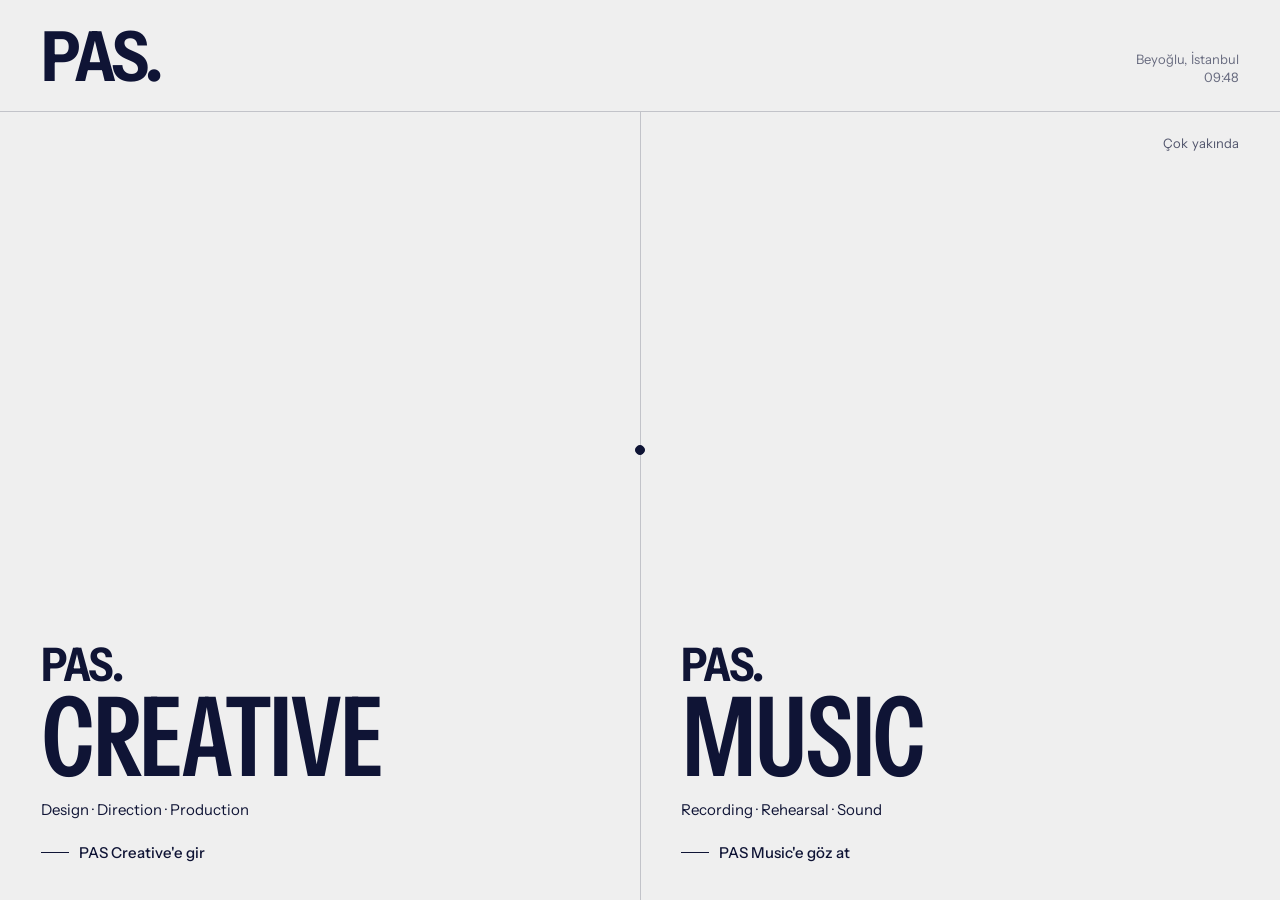
==== index.html @ e9e13829 "Update index.html" ====
<!DOCTYPE html>
<html lang="tr">
<head>
  <!-- Google tag (gtag.js) -->
<script async src="https://www.googletagmanager.com/gtag/js?id=G-752SVCWQJD"></script>
<script>
  window.dataLayer = window.dataLayer || [];
  function gtag(){dataLayer.push(arguments);}
  gtag('js', new Date());

  gtag('config', 'G-752SVCWQJD');
</script>
<meta charset="utf-8">
<meta name="viewport" content="width=device-width, initial-scale=1, viewport-fit=cover">
<title>PAS Creative Studio — Markalar için görsel sistemler</title>
<meta name="description" content="PAS, Beyoğlu'nda fiziksel üretim alanı olan bağımsız bir yaratıcı stüdyo. Marka kimliği, creative direction, içerik ve prodüksiyon. PAS Creative ve PAS Music.">
<meta name="robots" content="index, follow, max-image-preview:large">
<link rel="canonical" href="https://pascreativestudio.com/">
<meta property="og:type" content="website">
<meta property="og:site_name" content="PAS Creative Studio">
<meta property="og:locale" content="tr_TR">
<meta property="og:title" content="PAS Creative Studio — Markalar için görsel sistemler">
<meta property="og:description" content="PAS, Beyoğlu'nda fiziksel üretim alanı olan bağımsız bir yaratıcı stüdyo. Marka kimliği, creative direction, içerik ve prodüksiyon.">
<meta property="og:url" content="https://pascreativestudio.com/">
<meta property="og:image" content="https://pascreativestudio.com/assets/link-preview.jpg">
<meta property="og:image:width" content="1200">
<meta property="og:image:height" content="630">
<meta name="twitter:card" content="summary_large_image">
<meta name="twitter:title" content="PAS Creative Studio — Markalar için görsel sistemler">
<meta name="twitter:description" content="PAS, Beyoğlu'nda fiziksel üretim alanı olan bağımsız bir yaratıcı stüdyo.">
<meta name="twitter:image" content="https://pascreativestudio.com/assets/link-preview.jpg">
<meta name="theme-color" content="#efefef">
<script type="application/ld+json">{"@context":"https://schema.org","@type":"Organization","name":"PAS Creative Studio","alternateName":"PAS","url":"https://pascreativestudio.com/","email":"merhaba@pascreativestudio.com","telephone":"+905061106067","image":"https://pascreativestudio.com/assets/link-preview.jpg","address":{"@type":"PostalAddress","addressLocality":"Beyoğlu","addressRegion":"İstanbul","addressCountry":"TR"}}</script>
<link rel="preconnect" href="https://fonts.googleapis.com">
<link rel="preconnect" href="https://fonts.gstatic.com" crossorigin>
<link href="https://fonts.googleapis.com/css2?family=Instrument+Sans:ital,wdth,wght@0,75..100,400..700;1,75..100,400..700&display=swap" rel="stylesheet">
<style>
:root{
  --bg:#efefef; --ink:#0f1435; --lime:#cce86b; --pink:#f2c4cd;
  --grey:#dcdcdc; --rule:rgba(15,20,53,.2); --muted:rgba(15,20,53,.6);
  --m:clamp(16px,3.2vw,44px); --gut:clamp(12px,1.6vw,24px);
  --ease:cubic-bezier(.7,0,.2,1); --ease-out:cubic-bezier(.2,.7,.1,1);
  --f:"Instrument Sans","Helvetica Neue",Helvetica,Arial,sans-serif;
  --head:64px;
}
*,*::before,*::after{box-sizing:border-box}
html{-webkit-text-size-adjust:100%;text-size-adjust:100%}
body{margin:0;background:var(--bg);color:var(--ink);font-family:var(--f);font-size:17px;line-height:1.5;
  font-feature-settings:"ss01","tnum" 0;-webkit-font-smoothing:antialiased;overflow-x:hidden}
img{display:block;max-width:100%}
a{color:inherit;text-decoration:none}
button{font:inherit;color:inherit;background:none;border:0;padding:0;cursor:pointer}
h1,h2,h3,p,ul,ol,figure{margin:0;padding:0}
ul,ol{list-style:none}
[hidden]{display:none!important}
:focus-visible{outline:2px solid var(--ink);outline-offset:3px}
.on-ink :focus-visible,.music :focus-visible,.foot :focus-visible{outline-color:var(--lime)}
.sr{position:absolute!important;width:1px;height:1px;overflow:hidden;clip:rect(0 0 0 0);white-space:nowrap}
.tnum{font-variant-numeric:tabular-nums}

/* type */
.wordmark{font-weight:700;font-stretch:88%;letter-spacing:-.035em;line-height:1}
.meta{font-size:13px;line-height:1.4;color:var(--muted);letter-spacing:.005em}
.h2{font-size:clamp(34px,4.6vw,68px);font-weight:600;font-stretch:84%;letter-spacing:-.025em;line-height:.95}
.lead{font-size:clamp(19px,1.7vw,24px);line-height:1.38;letter-spacing:-.01em;max-width:34em}
.btn{display:inline-flex;align-items:center;gap:.6em;min-height:48px;padding:0 22px;border:1px solid var(--ink);
  font-size:15px;font-weight:500;transition:background .35s var(--ease-out),color .35s var(--ease-out)}
.btn:hover{background:var(--ink);color:var(--bg)}
.btn--solid{background:var(--ink);color:var(--bg)}
.btn--solid:hover{background:var(--lime);color:var(--ink);border-color:var(--lime)}
.link{background:linear-gradient(currentColor,currentColor) 0 100%/0 1px no-repeat;transition:background-size .45s var(--ease-out)}
.link:hover{background-size:100% 1px}
.dot{display:inline-block;width:.34em;height:.34em;border-radius:50%;background:currentColor;vertical-align:.18em;margin:0 .9em}

.wrap{padding-inline:var(--m)}
.g{display:grid;grid-template-columns:repeat(12,minmax(0,1fr));column-gap:var(--gut)}

/* cursor */
#cursor{position:fixed;left:0;top:0;width:10px;height:10px;margin:-5px 0 0 -5px;border-radius:50%;color:var(--ink);background:currentColor;border:1.5px solid currentColor;
  pointer-events:none;z-index:300;transition:width .3s var(--ease-out),height .3s var(--ease-out),margin .3s var(--ease-out),opacity .3s,background-color .3s,color .3s;opacity:0}
#cursor.is-light{color:var(--lime)}
html.has-cursor, html.has-cursor a, html.has-cursor button{cursor:none}
html.has-cursor #cursor{opacity:1}
#cursor.is-big{width:52px;height:52px;margin:-26px 0 0 -26px;background:transparent}

/* wipe */
#wipe{position:fixed;inset:0;z-index:200;pointer-events:none;clip-path:inset(100% 0 0 0);display:grid;place-items:center;background:var(--ink);color:var(--bg)}
#wipe span{font-size:clamp(48px,9vw,140px)}

/* ============ ENTRY ============ */
.entry{height:100vh;height:100svh;display:flex;flex-direction:column;overflow:hidden;position:relative}
.entry-top{display:grid;grid-template-columns:1fr auto;align-items:end;padding:22px var(--m) 20px;border-bottom:1px solid var(--rule)}
.entry-top .wordmark{font-size:clamp(40px,5.4vw,84px)}
.entry-q{font-size:15px;font-weight:500;padding-bottom:.35em}
.entry-meta{justify-self:end;text-align:right;padding-bottom:.35em}
.split{flex:1;display:flex;min-height:0}
.half{position:relative;flex:1 1 0;min-width:0;overflow:hidden;display:flex;align-items:flex-end;
  transition:flex-grow .8s var(--ease),color .5s var(--ease-out)}
.half + .half{border-left:1px solid var(--rule)}
.half-bg{position:absolute;inset:0;opacity:0;transition:opacity .6s var(--ease-out)}
.half--creative .half-bg{background:
  repeating-linear-gradient(90deg,rgba(15,20,53,.12) 0 1px,transparent 1px calc(100%/6)),
  repeating-linear-gradient(0deg,rgba(15,20,53,.12) 0 1px,transparent 1px 96px),var(--lime)}
.half--music .half-bg{background:var(--ink)}
.half-inner{position:relative;padding:0 var(--m) clamp(24px,4vh,48px);display:grid;gap:14px;width:100%}
.half-label{font-size:clamp(46px,8.6vw,156px);font-weight:600;font-stretch:75%;letter-spacing:-.03em;line-height:.86;
  transition:font-stretch .8s var(--ease),letter-spacing .8s var(--ease),transform .8s var(--ease);transform-origin:0 100%;white-space:nowrap}
.half-label small{display:block;font-size:.42em;font-weight:700;font-stretch:88%;letter-spacing:-.03em;margin-bottom:.12em}
.half-desc{font-size:15px}
.half-act{display:inline-flex;align-items:center;gap:10px;font-size:15px;font-weight:500;margin-top:6px}
.half-act i{display:inline-block;width:28px;height:1px;background:currentColor;transition:width .6s var(--ease)}
.half-soon{position:absolute;top:22px;right:var(--m);font-size:13px}
.half--creative .half-soon{display:none}
.split[data-hover="creative"] .half--creative,.split[data-hover="music"] .half--music{flex-grow:1.45}
.split[data-hover] .half .half-bg{opacity:0}
.split[data-hover="creative"] .half--creative .half-bg,.split[data-hover="music"] .half--music .half-bg{opacity:1}
.split[data-hover="music"] .half--music{color:var(--bg)}
.split[data-hover="creative"] .half--creative .half-label,.split[data-hover="music"] .half--music .half-label{font-stretch:100%;letter-spacing:-.04em}
.split[data-hover="creative"] .half--music,.split[data-hover="music"] .half--creative{color:rgba(15,20,53,.4)}
.split[data-hover="creative"] .half--music .half-label,.split[data-hover="music"] .half--creative .half-label{transform:scale(.78)}
.split[data-hover] .half:is(:hover,:focus-visible) .half-act i{width:64px}
.split[data-chosen="creative"] .half--creative,.split[data-chosen="music"] .half--music{flex-grow:40}
.split[data-chosen] .half-inner{opacity:0;transition:opacity .3s}
.split[data-chosen="creative"] .half--creative .half-bg,.split[data-chosen="music"] .half--music .half-bg{opacity:1}

/* sound lines (shared) */
.lines{position:absolute;left:0;right:0;bottom:0;height:72%;display:flex;justify-content:space-between;align-items:flex-end;padding:0 var(--m);pointer-events:none}
.lines b{flex:0 0 2px;height:100%;display:flex;align-items:flex-end;transition:height .9s var(--ease-out)}
.lines b i{display:block;width:100%;height:100%;transform-origin:50% 100%;
  background:linear-gradient(to top,rgba(239,239,239,.0),rgba(239,239,239,.55) 30%,rgba(239,239,239,.12));
  animation:eq var(--d,2.4s) ease-in-out var(--dl,0s) infinite alternate;transform:scaleY(var(--a,.2))}
.lines b.l i{background:linear-gradient(to top,rgba(204,232,107,0),rgba(204,232,107,.9) 30%,rgba(204,232,107,.15))}
@keyframes eq{from{transform:scaleY(var(--a,.2))}to{transform:scaleY(var(--b,.6))}}

/* ============ MUSIC ============ */
.music{min-height:100vh;min-height:100svh;background:var(--ink);color:var(--bg);position:relative;overflow:hidden;display:flex;flex-direction:column}
.music-top{display:flex;justify-content:space-between;align-items:center;padding:22px var(--m);position:relative;z-index:2}
.music-top .wordmark{font-size:clamp(28px,2.6vw,40px)}
.music-nav{display:flex;gap:22px;font-size:15px;font-weight:500}
.music-body{position:relative;z-index:2;flex:1;display:grid;grid-template-columns:repeat(12,minmax(0,1fr));column-gap:var(--gut);padding:0 var(--m) clamp(32px,6vh,64px);align-content:end;row-gap:28px}
.music-left{grid-column:1/9;grid-row:1;display:grid;gap:26px;align-self:end}
.music-title{font-size:clamp(56px,11vw,200px);font-weight:600;font-stretch:75%;letter-spacing:-.035em;line-height:.84}
.music-title small{display:block;font-size:.36em;font-weight:700;font-stretch:88%}
.music-text{display:grid;gap:10px}
.music-text strong{font-size:clamp(24px,2.4vw,34px);font-weight:600;font-stretch:88%;letter-spacing:-.02em;line-height:1.1}
.music-text p{color:rgba(239,239,239,.72);max-width:28em}
.music-fig{grid-column:10/13;grid-row:1;align-self:end}
.music-fig img{aspect-ratio:4/5;width:100%;object-fit:cover;object-position:80% 50%;filter:saturate(.85)}
.music-fig figcaption{margin-top:10px;color:rgba(239,239,239,.6)}
.music-actions{display:flex;flex-wrap:wrap;gap:12px}
.music .btn{border-color:rgba(239,239,239,.5)}
.music .btn:hover{background:var(--bg);color:var(--ink);border-color:var(--bg)}
.music .btn--solid{background:var(--lime);color:var(--ink);border-color:var(--lime)}
.music .btn--solid:hover{background:var(--bg);border-color:var(--bg)}
.music .lines{height:62%;opacity:.9}

/* ============ CREATIVE ============ */
.head{position:fixed;top:0;left:0;right:0;z-index:50;height:var(--head);display:flex;align-items:center;justify-content:space-between;
  padding:0 var(--m);background:var(--bg);transition:box-shadow .3s}
.head.is-scrolled{box-shadow:0 1px 0 var(--rule)}
.head-brand{display:flex;align-items:baseline;gap:10px}
.head-brand .wordmark{font-size:28px}
.head-brand span.meta{color:var(--ink)}
.nav{display:flex;gap:clamp(14px,1.8vw,30px);font-size:15px;font-weight:500}
.nav a{position:relative;padding:6px 0}
.nav a::after{content:"";position:absolute;left:50%;bottom:-2px;width:6px;height:6px;margin-left:-3px;border-radius:50%;background:var(--ink);transform:scale(0);transition:transform .35s var(--ease-out)}
.nav a.is-active::after{transform:scale(1)}
.head-side{display:flex;align-items:center;gap:22px;font-size:15px;font-weight:500}
.menu-btn{display:none;min-height:44px;padding:0 4px;font-size:15px;font-weight:500}
.mnav{position:fixed;inset:0;z-index:60;background:var(--ink);color:var(--bg);padding:18px var(--m) 32px;display:flex;flex-direction:column}
.mnav-top{display:flex;justify-content:space-between;align-items:center;min-height:44px}
.mnav ul{margin-top:auto;display:grid;gap:4px}
.mnav ul a{display:block;font-size:clamp(38px,11vw,64px);font-weight:600;font-stretch:80%;letter-spacing:-.03em;line-height:1.05;padding:4px 0}
.mnav .meta{color:rgba(239,239,239,.6);margin-top:28px}

section{scroll-margin-top:var(--head)}
.sec{padding-block:clamp(88px,11vw,176px)}
.sec-head{align-items:end;margin-bottom:clamp(40px,5vw,80px)}

/* hero */
.hero{min-height:100vh;min-height:100svh;padding-top:calc(var(--head) + clamp(20px,3vw,44px));display:flex;flex-direction:column}
.hero-top{align-items:start}
.hero-top .eyebrow{grid-column:1/7;font-size:15px;font-weight:500}
.hero-top .clock-wrap{grid-column:9/13;justify-self:end;text-align:right}
.hero-mid{flex:1;align-items:end;padding-block:clamp(40px,6vw,80px) clamp(28px,3vw,44px)}
.hero h1{grid-column:1/10;font-size:clamp(46px,7.6vw,138px);font-weight:600;font-stretch:78%;letter-spacing:-.03em;line-height:.9}
.h-line{display:block;overflow:hidden;padding-bottom:.04em}
.h-line > span{display:block;transform:translateY(105%);transition:transform 1.1s var(--ease-out)}
.hero.is-in .h-line > span{transform:none}
.hero.is-in .h-line:nth-child(2) > span{transition-delay:.09s}
.hero.is-in .h-line:nth-child(3) > span{transition-delay:.18s}
.hero-fig{grid-column:10/13;align-self:end}
.hero-fig .frame{overflow:hidden;clip-path:inset(0 0 100% 0);transition:clip-path 1.2s var(--ease) .3s}
.hero.is-in .hero-fig .frame{clip-path:inset(0)}
.hero-fig img{aspect-ratio:3/4;width:100%;object-fit:cover;object-position:4% 50%}
.hero-fig figcaption{margin-top:10px}
.hero-bottom{border-top:1px solid var(--rule);padding-block:24px 28px;align-items:start;row-gap:24px}
.hero-bottom p{grid-column:1/6;font-size:clamp(17px,1.35vw,20px);line-height:1.45;max-width:32em}
.hero-cta{grid-column:8/13;justify-self:end;display:flex;gap:12px;flex-wrap:wrap}
.ticker{border-top:1px solid var(--rule);border-bottom:1px solid var(--rule);overflow:hidden;white-space:nowrap;font-size:14px;font-weight:500;padding:11px 0}
.ticker-track{display:inline-flex;animation:tick 60s linear infinite}
.ticker-track span{padding-right:0}
@keyframes tick{to{transform:translateX(-50%)}}

/* studio / services */
.svc-list{grid-column:4/13;border-top:1px solid var(--ink)}
.svc-list li{position:relative;border-bottom:1px solid var(--rule);overflow:hidden}
.svc-list li span{position:relative;display:block;padding:clamp(14px,1.5vw,22px) 0;font-size:clamp(26px,3.3vw,50px);font-weight:500;font-stretch:84%;letter-spacing:-.02em;line-height:1.08;
  transition:transform .6s var(--ease)}
.svc-list li::before{content:"";position:absolute;inset:0;background:var(--lime);transform:scaleX(0);transform-origin:0 50%;transition:transform .6s var(--ease)}
.svc-list li:hover::before{transform:scaleX(1)}
.svc-list li:hover span{transform:translateX(clamp(12px,2vw,32px))}
.svc-aside{grid-column:1/4}
.svc-aside .h2{margin-bottom:18px;font-size:clamp(34px,3.6vw,56px);padding-right:1em}

/* works */
.works-grid{row-gap:clamp(56px,7vw,120px);align-items:start}
.work{cursor:pointer;display:block;text-align:left;width:100%}
.work-tile{position:relative;overflow:hidden;background:var(--grey)}
.work-tile .ph{position:absolute;inset:0;display:flex;flex-direction:column;justify-content:space-between;padding:clamp(14px,1.6vw,24px);transition:transform 1.2s var(--ease-out)}
.work-tile .ph b{font-size:clamp(34px,5.4vw,96px);font-weight:600;font-stretch:75%;letter-spacing:-.035em;line-height:.86;max-width:9ch}
.work-tile .ph em{font-style:normal;font-size:13px;align-self:flex-end;opacity:.7}
.work-tile img{width:100%;height:100%;object-fit:cover;transition:transform 1.2s var(--ease-out)}
.work:hover .work-tile .ph,.work:hover .work-tile img{transform:scale(1.03)}
.work-over{position:absolute;left:0;right:0;bottom:0;padding:clamp(14px,1.6vw,24px);background:var(--ink);color:var(--bg);font-size:15px;line-height:1.45;
  transform:translateY(101%);transition:transform .6s var(--ease)}
.work:hover .work-over,.work:focus-visible .work-over{transform:none}
.work-meta{margin-top:14px;display:flex;flex-wrap:wrap;gap:0 .45em;font-size:14px}
.work-meta b{font-weight:600}
.work-meta span{color:var(--muted)}
.t-pink{background:var(--pink)} .t-ink{background:var(--ink);color:var(--bg)} .t-lime{background:var(--lime)} .t-grey{background:var(--grey)}
.w1{grid-column:1/8}.w1 .work-tile{aspect-ratio:6/5}
.w2{grid-column:9/13;margin-top:clamp(80px,16vw,280px)}.w2 .work-tile{aspect-ratio:4/5}
.w3{grid-column:2/7}.w3 .work-tile{aspect-ratio:1/1}
.w4{grid-column:8/13;margin-top:clamp(60px,10vw,180px)}.w4 .work-tile{aspect-ratio:4/3}
.w5{grid-column:4/13}.w5 .work-tile{aspect-ratio:2/1}

/* paslastik */
.pas-sec{padding-block:clamp(88px,11vw,176px) clamp(72px,9vw,140px);overflow:hidden}
.pas-title{font-size:clamp(64px,15.5vw,280px);font-weight:600;font-stretch:75%;letter-spacing:-.045em;line-height:.8;margin-left:-.04em;padding-bottom:.1em}
.pas-sub{margin-top:18px;justify-content:space-between}
.marquee{--logo-base:clamp(34px,4.4vw,62px);margin-top:clamp(48px,6vw,96px);display:grid;gap:clamp(28px,4vw,56px)}
.m-row{overflow:hidden;padding-block:6px}
.m-track{display:flex;width:max-content;will-change:transform}
.m-group{display:flex;align-items:center;width:max-content}
.m-logo{flex:0 0 auto;padding-inline:calc(var(--logo-base)*.85);display:flex;align-items:center;color:var(--ink)}
.m-logo svg{display:block;height:calc(var(--logo-base)*var(--f));width:calc(var(--logo-base)*var(--f)*var(--ar));fill:currentColor}
.reduce .m-track{transform:none!important}

/* creative space */
.cs-head .meta{grid-column:1/4;color:var(--ink);font-size:15px;font-weight:500;align-self:start;padding-top:.6em}
.cs-head .h2{grid-column:4/13}
.cs-intro{grid-column:4/11;margin-top:22px}
.cs-fig{margin-top:clamp(40px,5vw,72px);overflow:hidden;clip-path:inset(10% 6% 10% 6%);transition:clip-path 1.4s var(--ease)}
.cs-fig img{width:100%;aspect-ratio:16/9;object-fit:cover;transform:scale(1.08);transition:transform 1.6s var(--ease)}
.cs-fig.is-in{clip-path:inset(0)}
.cs-fig.is-in img{transform:none}
.cs-cap{margin-top:12px;display:flex;justify-content:space-between;gap:20px}
.cs-desc{grid-column:4/11;margin-top:clamp(40px,5vw,72px)}
.cs-cols{margin-top:clamp(48px,6vw,88px);row-gap:36px}
.cs-cols article{grid-column:span 4;border-top:1px solid var(--ink);padding-top:16px}
.cs-cols h3{font-size:clamp(22px,1.9vw,28px);font-weight:600;font-stretch:88%;letter-spacing:-.015em;margin-bottom:10px}
.cs-cols p{max-width:30em;color:rgba(15,20,53,.8)}
.cs-cta{margin-top:clamp(40px,5vw,64px)}

/* prompts */
.pr-sec{background:#e6e6e6}
.pr-head .h2{grid-column:1/8}
.pr-head .lead{grid-column:8/13;font-size:17px;align-self:end}
.filters{display:grid;gap:14px;margin-bottom:28px}
.frow{display:flex;flex-wrap:wrap;align-items:center;gap:8px}
.frow > .meta{width:72px;flex:0 0 72px;color:var(--ink)}
.chip{min-height:38px;padding:0 14px;border:1px solid var(--rule);font-size:14px;font-weight:500;transition:background .25s,border-color .25s,color .25s}
.chip:hover{border-color:var(--ink)}
.chip[aria-pressed="true"]{background:var(--ink);color:var(--bg);border-color:var(--ink)}
.chip sup{font-size:10px;margin-left:3px;opacity:.6}
.pr-count{display:flex;justify-content:space-between;border-bottom:1px solid var(--ink);padding-bottom:10px;margin-top:8px}
.pr-list li{border-bottom:1px solid var(--rule)}
.pr-row{display:grid;grid-template-columns:78px minmax(0,1.6fr) minmax(0,.7fr) minmax(0,.7fr) auto;gap:var(--gut);align-items:center;padding:18px 0;position:relative}
.pr-row::before{content:"";position:absolute;inset:0 calc(var(--m)*-1);background:var(--lime);opacity:0;transition:opacity .25s;z-index:0}
.pr-row:hover::before{opacity:1}
.pr-row > *{position:relative;z-index:1}
.pr-open{text-align:left;display:grid;gap:4px}
.pr-open b{font-size:clamp(19px,1.6vw,23px);font-weight:600;font-stretch:90%;letter-spacing:-.01em;line-height:1.2}
.pr-open span{font-size:13px;color:var(--muted);white-space:nowrap;overflow:hidden;text-overflow:ellipsis;max-width:52ch}
.pr-id{font-size:13px;font-variant-numeric:tabular-nums;color:var(--muted)}
.pr-tool,.pr-cat{font-size:14px}
.pr-acts{display:flex;gap:6px}
.pr-acts button{min-height:38px;padding:0 12px;font-size:13px;font-weight:500;border:1px solid var(--rule);background:var(--bg);transition:background .2s,color .2s}
.pr-acts button:hover{background:var(--ink);color:var(--bg);border-color:var(--ink)}
.pr-empty{padding:40px 0;display:grid;gap:12px;justify-items:start}

/* drawer */
.scrim{position:fixed;inset:0;z-index:90;background:rgba(15,20,53,.35);opacity:0;pointer-events:none;transition:opacity .4s}
.scrim.is-open{opacity:1;pointer-events:auto}
.drawer{position:fixed;top:0;right:0;bottom:0;z-index:95;width:min(640px,100%);background:var(--bg);border-left:1px solid var(--ink);
  transform:translateX(102%);transition:transform .6s var(--ease);overflow-y:auto;overscroll-behavior:contain;visibility:hidden}
.drawer.is-open{transform:none;visibility:visible}
.dr-top{position:sticky;top:0;background:var(--bg);display:flex;justify-content:space-between;align-items:center;padding:14px var(--m);border-bottom:1px solid var(--rule);z-index:2}
.dr-body{padding:28px var(--m) 48px;display:grid;gap:28px}
.dr-body h3{font-size:clamp(30px,3vw,44px);font-weight:600;font-stretch:82%;letter-spacing:-.025em;line-height:1}
.dr-specs{display:grid;grid-template-columns:auto 1fr;gap:6px 24px;font-size:15px}
.dr-specs dt{color:var(--muted)}
.dr-specs dd{margin:0;font-weight:500}
.dr-prompt{background:var(--ink);color:var(--bg);padding:20px;font-family:ui-monospace,"SF Mono",Menlo,Consolas,monospace;font-size:14px;line-height:1.6;white-space:pre-wrap;word-break:break-word}
.dr-label{font-size:13px;color:var(--muted);margin-bottom:10px}
.dr-result{aspect-ratio:4/5;background:var(--grey);display:grid;place-items:center;text-align:center;padding:24px;scroll-margin-top:80px}
.dr-result.video{aspect-ratio:16/9}
.dr-result.flash{animation:flash 1s var(--ease-out)}
@keyframes flash{0%{box-shadow:0 0 0 0 var(--lime)}40%{box-shadow:0 0 0 8px var(--lime)}100%{box-shadow:0 0 0 0 var(--lime)}}
.dr-nav{display:flex;justify-content:space-between;border-top:1px solid var(--rule);padding-top:18px;font-size:15px;font-weight:500}

/* case overlay */
.case{position:fixed;inset:0;z-index:95;background:var(--bg);overflow-y:auto;overscroll-behavior:contain;visibility:hidden;clip-path:inset(100% 0 0 0);transition:clip-path .8s var(--ease),visibility 0s .8s}
.case.is-open{clip-path:inset(0);visibility:visible;transition:clip-path .8s var(--ease),visibility 0s}
.case-top{position:sticky;top:0;background:var(--bg);display:flex;justify-content:space-between;align-items:center;height:var(--head);padding:0 var(--m);border-bottom:1px solid var(--rule);z-index:2}
.case-body{padding:clamp(40px,6vw,96px) var(--m) clamp(64px,8vw,120px)}
.case-title{grid-column:1/10;font-size:clamp(52px,9vw,168px);font-weight:600;font-stretch:75%;letter-spacing:-.04em;line-height:.86}
.case-specs{grid-column:1/-1;margin-top:36px;border-top:1px solid var(--ink);display:grid;grid-template-columns:repeat(3,minmax(0,1fr));gap:var(--gut)}
.case-specs div{padding-top:12px}
.case-specs dt{font-size:13px;color:var(--muted)} .case-specs dd{margin:4px 0 0;font-weight:500}
.case-text{grid-column:4/11;margin-top:clamp(40px,5vw,72px)}
.case-imgs{margin-top:clamp(48px,6vw,88px);row-gap:var(--gut)}
.case-imgs .ph{background:var(--grey);display:grid;place-items:center;color:var(--muted);font-size:14px}
.case-imgs .a{grid-column:1/-1;aspect-ratio:16/8}
.case-imgs .b{grid-column:1/6;aspect-ratio:4/5}
.case-imgs .c{grid-column:7/13;aspect-ratio:1/1;margin-top:18%}
.case-next{margin-top:clamp(56px,7vw,110px);border-top:1px solid var(--ink);padding-top:18px;display:flex;justify-content:space-between;align-items:baseline;width:100%;text-align:left}
.case-next b{font-size:clamp(28px,4vw,60px);font-weight:600;font-stretch:80%;letter-spacing:-.03em}

/* about */
.ab-top .h2{grid-column:1/5}
.ab-top p{grid-column:5/13;font-size:clamp(22px,2.3vw,34px);line-height:1.28;letter-spacing:-.015em;max-width:26em}
.phil{margin-top:clamp(72px,9vw,140px)}
.phil-title{grid-column:1/-1;border-top:1px solid var(--ink);padding-top:14px;margin-bottom:clamp(36px,4vw,56px);display:flex;justify-content:space-between;align-items:baseline;gap:20px}
.phil-title h3{font-size:clamp(22px,2vw,30px);font-weight:600;font-stretch:88%;letter-spacing:-.015em}
.phil article{grid-column:span 4}
.phil-n{font-size:clamp(56px,6.4vw,112px);font-weight:500;font-stretch:75%;letter-spacing:-.04em;line-height:.85;font-variant-numeric:tabular-nums}
.phil h4{margin:18px 0 8px;font-size:22px;font-weight:600;font-stretch:88%}
.phil p{max-width:28em;color:rgba(15,20,53,.82)}

/* contact */
.ct{padding-block:clamp(96px,12vw,200px)}
.ct h2{font-size:clamp(52px,10.5vw,196px);font-weight:600;font-stretch:75%;letter-spacing:-.045em;line-height:.84;margin-left:-.03em}
.ct-body{margin-top:clamp(40px,5vw,72px);align-items:end;row-gap:36px}
.ct-body .lead{grid-column:1/6}
.ct-lines{grid-column:7/13;display:grid;gap:6px}
.ct-lines a{font-size:clamp(22px,2.4vw,36px);font-weight:500;font-stretch:88%;letter-spacing:-.02em;justify-self:start}
.ct-cta{grid-column:7/13;display:flex;gap:12px;flex-wrap:wrap}

/* footer */
.foot{background:var(--ink);color:var(--bg);padding:clamp(48px,6vw,88px) var(--m) 28px}
.foot .wordmark{font-size:clamp(84px,19vw,340px);letter-spacing:-.05em;line-height:.8;margin-left:-.04em}
.foot-grid{margin-top:clamp(36px,4vw,64px);border-top:1px solid rgba(239,239,239,.25);padding-top:18px;row-gap:28px;font-size:15px}
.foot-grid{grid-template-columns:repeat(5,minmax(0,1fr))}
.foot-grid > div{grid-column:auto;display:grid;gap:4px;align-content:start}
.foot .meta{color:rgba(239,239,239,.55)}
.foot-bottom{margin-top:48px;display:flex;justify-content:space-between;gap:20px;color:rgba(239,239,239,.55);font-size:13px}

/* ============ RESPONSIVE ============ */
@media (max-width:1080px){
  .nav{display:none}
  .menu-btn{display:inline-flex;align-items:center}
  .head-side .to-music{display:none}
}
@media (max-width:820px){
  body{font-size:16px}
  .entry-top{grid-template-columns:1fr auto;row-gap:6px}
  .entry-top .wordmark{grid-column:1;grid-row:1}
  .entry-q{grid-column:1/-1;grid-row:2;padding:0}
  .entry-meta{grid-column:2;grid-row:1}
  .split{flex-direction:column}
  .half + .half{border-left:0;border-top:1px solid var(--rule)}
  .half-label{font-size:clamp(46px,15vw,88px);font-stretch:82%}
  .half--music .half-bg,.half--creative .half-bg{opacity:1}
  .half--creative .half-bg{background:repeating-linear-gradient(90deg,rgba(15,20,53,.08) 0 1px,transparent 1px calc(100%/6)),var(--bg)}
  .half--music{color:var(--bg)}
  .half-soon{top:16px}
  .split[data-hover] .half{color:inherit}
  .split[data-hover="creative"] .half--creative,.split[data-hover="music"] .half--music{flex-grow:1}
  .split[data-hover="music"] .half--creative .half-bg,.split[data-hover="creative"] .half--music .half-bg{opacity:1}
  .split[data-hover="creative"] .half--music{color:var(--bg)}
  .split[data-chosen="creative"] .half--creative,.split[data-chosen="music"] .half--music{flex-grow:40}

  .music-body{grid-template-columns:1fr;align-content:end}
  .music-left{grid-column:1;grid-row:2}
  .music-fig{grid-column:1;grid-row:1;width:52%;justify-self:end;order:-1}
  .music .lines{height:48%}
  .music-nav{gap:16px;font-size:14px}

  .g{grid-template-columns:repeat(6,minmax(0,1fr))}
  .hero-top .eyebrow{grid-column:1/-1}
  .hero-top .clock-wrap{grid-column:1/-1;justify-self:start;text-align:left;margin-top:6px}
  .hero h1{grid-column:1/-1;font-size:clamp(46px,13.4vw,92px)}
  .hero-mid{row-gap:28px;align-content:end}
  .hero-fig{grid-column:3/-1;grid-row:1}
  .hero-fig img{aspect-ratio:4/3;object-position:6% 50%}
  .hero-bottom p,.hero-cta{grid-column:1/-1;justify-self:start}
  .svc-aside,.svc-list{grid-column:1/-1}
  .svc-aside{margin-bottom:28px}
  .w1,.w2,.w3,.w4,.w5{grid-column:1/-1;margin-top:0}
  .w2{grid-column:2/-1}.w3{grid-column:1/6}.w4{grid-column:1/-1}.w5{grid-column:2/-1}
  .w1 .work-tile{aspect-ratio:4/5}.w5 .work-tile{aspect-ratio:4/3}
  .work-over{display:none}
  .sec-head > *{grid-column:1/-1!important;justify-self:start!important}
  .sec-head > .meta{margin-top:10px}
  .cs-head .meta,.cs-head .h2,.cs-intro,.cs-desc{grid-column:1/-1}
  .cs-fig{margin-inline:calc(var(--m)*-1)}
  .cs-cap{flex-direction:column;gap:4px}
  .cs-cols article{grid-column:1/-1}
  .pr-head .h2,.pr-head .lead{grid-column:1/-1}
  .pr-head .lead{margin-top:16px}
  .frow{flex-wrap:nowrap;overflow-x:auto;margin-inline:calc(var(--m)*-1);padding-inline:var(--m);scrollbar-width:none}
  .frow::-webkit-scrollbar{display:none}
  .chip{flex:0 0 auto}
  .frow > .meta{flex:0 0 58px;width:58px}
  .pr-row{grid-template-columns:1fr auto;gap:10px 16px;padding:18px 0}
  .pr-id{grid-column:1;grid-row:1}
  .pr-open{grid-column:1/-1;grid-row:2}
  .pr-open span{max-width:none;white-space:normal;display:-webkit-box;-webkit-line-clamp:2;-webkit-box-orient:vertical}
  .pr-tool{grid-column:2;grid-row:1;justify-self:end;font-size:13px}
  .pr-cat{display:none}
  .pr-acts{grid-column:1/-1;grid-row:3}
  .pr-acts button{min-height:44px;flex:1}
  .case-title,.case-text{grid-column:1/-1}
  .case-specs{grid-template-columns:1fr}
  .case-imgs .a,.case-imgs .b,.case-imgs .c{grid-column:1/-1;margin-top:0}
  .ab-top .h2,.ab-top p{grid-column:1/-1}
  .ab-top p{margin-top:24px}
  .phil article{grid-column:1/-1;display:grid;grid-template-columns:auto 1fr;column-gap:20px;border-top:1px solid var(--rule);padding-top:18px}
  .phil article + article{margin-top:28px}
  .phil-n{grid-row:1/3;font-size:64px}
  .phil h4{margin-top:0}
  .phil-title{flex-direction:column;border-top:0;padding-top:0}
  .ct-body .lead,.ct-lines,.ct-cta{grid-column:1/-1}
  .foot-grid{grid-template-columns:repeat(2,minmax(0,1fr))}
  .foot-grid > div{grid-column:auto}
  .foot-bottom{flex-direction:column}
}
@media (max-width:480px){
  .foot-grid > div{grid-column:1/-1}
  .hero-fig{grid-column:2/-1}
}
@media (prefers-reduced-motion:reduce){
  *,*::before,*::after{animation-duration:.001s!important;animation-iteration-count:1!important;transition-duration:.001s!important}
  .h-line > span{transform:none}
  .hero-fig .frame,.cs-fig{clip-path:none}
  .cs-fig img{transform:none}
}
</style>
</head>
<body>
<div id="cursor" aria-hidden="true"></div>
<div id="wipe" aria-hidden="true"><span class="wordmark">PAS.</span></div>
<svg width="0" height="0" style="position:absolute" aria-hidden="true"><defs><symbol id="lg-eylul" viewBox="0 0 360 360"><path fill-rule="evenodd" d="M150.5 357.0C75.5 343.5 18.9 288.3 3.8 213.8C0.4 197.0 0.4 162.7 3.9 146.0C19.1 72.1 74.7 17.5 149.3 3.3C164.9 0.3 198.9 0.8 215.1 4.3C345.1 32.0 402.1 181.3 323.2 287.9C297.9 322.2 258.0 347.2 214.4 356.1C198.5 359.3 166.1 359.8 150.5 357.0ZM196.7 322.8C197.4 322.2 198.0 320.8 197.9 319.6C197.9 317.5 197.9 317.5 197.0 319.7C195.1 324.3 189.5 324.7 188.4 320.3C188.0 319.0 188.0 315.9 188.3 313.4C188.7 309.6 188.5 308.9 187.1 309.2C186.2 309.4 185.5 310.1 185.6 310.8C185.7 311.4 185.8 314.0 185.8 316.5C186.1 324.0 191.6 327.1 196.7 322.8ZM175.3 317.0C177.6 312.2 178.2 310.0 177.3 310.0C176.6 310.0 176.0 310.8 176.0 311.8C175.9 312.7 175.1 315.0 174.1 316.9L172.3 320.3L171.1 316.7C170.4 314.7 169.8 312.2 169.7 311.1C169.6 309.8 168.9 309.0 167.7 309.0C166.3 309.0 166.0 309.5 166.5 310.8C166.9 311.7 167.9 314.8 168.7 317.5C171.2 325.9 171.1 325.9 175.3 317.0ZM160.2 315.8C158.3 306.1 157.7 305.8 154.0 312.4C152.2 315.5 150.4 318.3 149.9 318.6C148.5 319.4 148.8 321.0 150.5 321.0C151.3 321.0 151.7 320.4 151.4 319.7C150.7 317.8 153.5 315.7 155.8 316.5C157.8 317.1 159.6 321.0 157.8 321.0C157.3 321.0 157.2 321.4 157.5 322.0C157.8 322.6 158.9 323.0 159.9 323.0C161.5 323.0 161.5 322.5 160.2 315.8ZM213.3 321.3C213.7 321.0 213.6 320.2 213.1 319.6C209.6 315.4 211.2 305.6 214.8 309.2C215.7 310.1 216.0 310.0 216.0 308.8C216.0 306.3 215.1 306.1 208.8 307.2C203.8 308.1 203.0 308.5 203.0 310.3C203.1 312.4 203.2 312.4 204.4 310.8C205.1 309.8 206.2 309.0 206.8 309.0C208.2 309.0 210.3 316.6 209.7 319.7C209.3 321.9 211.6 323.0 213.3 321.3ZM142.0 316.6C142.0 315.8 142.3 314.3 142.6 313.3C143.0 312.0 142.9 311.8 142.2 312.9C141.1 314.4 140.7 313.9 139.0 308.5C138.3 306.3 137.1 303.5 136.4 302.2C134.8 299.7 132.7 299.2 133.6 301.5C134.3 303.2 131.0 313.0 129.8 313.0C129.4 313.0 129.0 313.4 129.0 314.0C129.0 314.6 129.9 315.0 131.1 315.0C132.2 315.0 132.8 314.5 132.5 314.0C131.7 312.8 133.8 306.0 134.9 306.0C135.4 306.0 136.7 308.7 137.9 312.0C140.0 317.6 142.0 319.9 142.0 316.6ZM229.0 317.0C229.0 316.4 228.6 316.0 228.0 316.0C227.4 316.0 227.0 314.9 227.0 313.5C227.0 310.3 228.4 310.3 231.6 313.5C233.0 314.9 234.7 315.7 235.5 315.4C237.8 314.5 237.3 313.7 232.9 311.0C229.5 308.9 229.0 308.2 229.5 306.0C230.0 303.9 229.7 304.1 227.9 307.0L225.6 310.5L224.6 307.0C223.8 304.6 223.0 303.6 221.9 303.8C220.4 304.1 220.4 304.5 222.1 307.7C223.1 309.7 224.3 312.9 224.6 314.7C225.2 317.8 229.0 319.8 229.0 317.0ZM155.0 315.0C153.7 314.2 153.7 313.9 155.1 312.5C156.6 311.0 156.8 311.0 157.3 312.9C157.9 315.4 157.0 316.2 155.0 315.0ZM122.4 307.6C122.1 303.9 122.4 303.1 124.0 302.7C128.8 301.5 126.8 296.2 120.9 294.1C118.5 293.3 118.0 293.4 118.0 294.6C118.0 296.4 114.1 304.3 112.7 305.1C112.2 305.5 112.6 306.3 113.7 306.9C115.5 307.8 115.8 307.6 116.4 305.0C117.3 300.1 120.0 301.1 120.0 306.4C120.0 309.0 120.5 311.0 121.2 311.3C121.9 311.6 122.6 311.9 122.6 311.9C122.7 312.0 122.6 310.0 122.4 307.6ZM198.0 310.5C199.0 309.2 198.9 309.0 197.2 309.0C195.7 309.0 195.2 309.5 195.6 310.5C196.0 311.3 196.3 312.0 196.5 312.0C196.6 312.0 197.3 311.3 198.0 310.5ZM246.4 308.1C240.5 304.5 239.9 296.0 245.5 296.0C250.2 296.0 253.9 304.4 250.8 308.0C250.1 308.8 250.5 308.6 251.8 307.6C257.8 302.5 251.7 292.3 244.3 295.1C237.0 297.8 239.1 310.0 246.8 310.0C249.5 310.0 249.5 310.0 246.4 308.1ZM146.3 304.8C145.3 303.1 143.2 304.1 143.7 305.9C144.1 307.5 144.5 307.6 145.5 306.7C146.2 306.0 146.6 305.2 146.3 304.8ZM232.1 301.2C229.9 300.5 227.3 302.0 229.0 303.0C229.9 303.5 231.0 303.4 231.8 302.7C232.8 301.9 232.9 301.5 232.1 301.2ZM107.5 287.2C107.3 286.9 105.2 288.0 102.9 289.5C98.9 292.4 98.9 292.4 101.4 293.7C104.1 295.1 104.9 298.3 102.8 299.6C102.1 300.1 102.3 300.7 103.6 301.7C105.3 303.0 105.5 302.6 106.7 295.4C107.4 291.2 107.8 287.5 107.5 287.2ZM119.5 301.0C118.4 299.3 120.0 295.9 121.8 296.2C124.1 296.6 124.1 301.4 121.8 301.8C120.9 302.0 119.9 301.6 119.5 301.0ZM267.4 298.4C268.8 297.9 268.7 297.5 267.0 295.3C265.6 293.5 265.0 291.2 265.0 287.8C265.0 284.2 264.6 283.0 263.8 283.3C262.4 283.8 262.4 284.0 263.4 288.2C264.1 291.4 261.3 292.2 258.6 289.5C257.2 288.1 254.0 288.4 254.0 289.9C254.0 290.3 255.7 291.2 257.8 291.9C262.1 293.5 265.0 295.7 265.0 297.7C265.0 299.2 265.2 299.2 267.4 298.4ZM98.0 293.8C98.0 293.5 97.1 293.4 96.0 293.7C94.4 294.1 94.2 294.5 95.1 295.7C96.3 297.0 97.9 296.0 98.0 293.8ZM102.5 293.0C101.7 291.7 102.8 290.0 104.5 290.0C105.3 290.0 105.6 290.7 105.3 292.0C104.7 294.2 103.5 294.6 102.5 293.0ZM151.9 263.9C162.0 261.8 168.4 254.1 171.6 240.4C172.9 234.7 173.2 227.4 173.1 198.5L173.1 163.5L165.5 163.2L158.0 162.9L158.0 186.4L158.0 209.9L154.3 212.9C146.0 219.7 135.2 222.2 131.1 218.1C128.5 215.5 127.5 201.7 128.5 179.9L129.2 163.0L121.6 163.0L114.0 163.0L114.0 186.2C114.1 215.4 115.1 218.8 124.5 223.1C131.8 226.5 142.3 225.0 151.5 219.4C154.7 217.5 157.4 216.0 157.6 216.0C159.2 216.0 157.8 249.9 156.2 252.9C154.4 256.3 149.0 260.0 145.9 260.0C143.3 260.0 141.3 262.9 143.1 264.1C144.9 265.2 145.9 265.2 151.9 263.9ZM97.0 222.2C101.4 220.0 102.6 218.9 102.8 216.7C103.2 213.5 101.8 213.3 98.0 216.0C90.4 221.4 77.8 222.7 71.9 218.7C68.5 216.4 68.5 216.4 68.2 207.3L67.9 198.2L72.2 199.2C88.1 202.8 105.9 191.7 106.0 178.1C106.1 159.7 78.0 154.4 61.1 169.6C44.5 184.5 47.0 211.1 65.9 221.4C75.5 226.6 87.4 226.9 97.0 222.2ZM236.8 223.2C240.0 222.1 244.8 219.9 247.3 218.1L252.0 214.9L252.0 219.0C252.0 223.0 252.0 223.0 259.5 223.0L267.0 223.0L267.0 193.0L267.0 163.0L259.5 163.0L252.0 163.0L252.0 186.4L252.0 209.8L248.1 212.9C242.4 217.4 236.2 220.0 230.8 220.0C222.9 220.0 222.9 219.7 223.0 189.1L223.1 163.0L215.5 163.0L208.0 163.0L207.9 179.2C207.6 204.2 208.0 210.1 210.0 214.5C214.2 224.1 223.7 227.2 236.8 223.2ZM197.8 153.8L197.5 84.5L190.2 84.2L183.0 83.9L183.0 153.5L183.0 223.0L190.5 223.0L198.0 223.0L197.8 153.8ZM291.5 153.5L291.5 84.5L284.0 84.5L276.5 84.5L276.2 152.5C276.1 189.9 276.2 221.1 276.5 221.8C276.8 222.7 279.0 223.0 284.2 222.8L291.5 222.5L291.5 153.5ZM70.2 194.0C68.1 193.1 68.0 192.5 68.0 183.0C68.0 171.2 68.7 169.5 74.3 166.9C92.7 158.6 109.5 175.9 95.7 189.1C90.3 194.3 77.2 196.8 70.2 194.0ZM225.2 141.2C227.5 139.3 227.6 133.2 225.4 130.2C223.6 127.5 217.0 127.1 214.6 129.6C207.1 137.0 217.3 148.1 225.2 141.2ZM257.7 143.0C265.9 140.1 263.8 128.0 255.1 128.0C246.8 128.0 244.2 140.1 251.9 142.9C253.3 143.4 254.5 143.9 254.6 143.9C254.7 144.0 256.1 143.5 257.7 143.0ZM233.9 42.2C234.6 40.2 235.4 37.9 235.6 37.2C235.9 36.6 235.7 36.0 235.2 36.0C234.4 36.0 231.0 43.9 231.0 45.7C231.0 47.5 233.0 45.2 233.9 42.2ZM138.3 43.8C137.7 43.1 136.7 40.8 136.0 38.7C135.4 36.7 134.4 35.2 133.9 35.5C133.4 35.9 133.7 37.4 134.5 39.0C135.3 40.6 136.0 42.6 136.0 43.5C136.0 44.3 136.7 45.0 137.6 45.0C138.8 45.0 139.0 44.6 138.3 43.8ZM228.2 41.4C227.9 39.8 228.3 38.5 229.1 37.9C231.0 36.8 229.1 33.6 226.3 33.2C224.6 33.0 223.9 33.8 222.7 37.4C220.7 43.1 221.9 44.4 224.1 38.8C225.9 34.2 228.0 32.6 228.0 35.9C228.0 37.1 227.6 38.0 227.0 38.0C226.4 38.0 226.0 39.4 226.0 41.0C226.0 42.9 226.5 44.0 227.4 44.0C228.3 44.0 228.6 43.2 228.2 41.4ZM145.4 40.7C146.7 38.7 145.1 33.9 143.0 33.2C141.8 32.8 141.7 33.0 142.8 34.1C143.4 34.8 144.0 36.0 144.0 36.7C144.0 38.9 141.0 38.2 140.0 35.8C139.0 33.5 139.0 33.5 139.3 36.0C139.4 37.9 140.2 38.6 142.4 39.0C145.3 39.5 145.3 39.5 143.4 41.4C142.3 42.6 142.1 43.1 142.9 42.9C143.7 42.6 144.8 41.6 145.4 40.7ZM153.0 36.6C153.0 34.7 152.4 32.7 151.6 32.1C150.4 31.1 150.3 31.5 151.1 35.0C151.6 37.3 151.7 39.6 151.4 40.2C151.0 40.9 151.2 41.0 151.8 40.6C152.5 40.2 153.0 38.4 153.0 36.6ZM214.0 37.9C214.0 36.3 214.4 36.0 216.0 36.5C217.1 36.9 218.0 36.7 218.0 36.1C218.0 35.5 217.3 35.0 216.4 35.0C215.2 35.0 214.9 34.4 215.4 32.5C215.9 30.7 215.6 30.0 214.5 30.0C213.5 30.0 213.0 31.0 213.0 33.1C213.0 34.8 212.5 37.0 212.0 38.1C211.2 39.6 211.3 40.0 212.5 40.0C213.4 40.0 214.0 39.1 214.0 37.9ZM160.8 35.4C160.6 34.3 159.5 33.4 158.2 33.2C155.6 32.8 155.3 31.5 157.8 30.1C159.3 29.2 159.3 29.1 157.2 29.0C155.5 29.0 155.0 29.6 155.0 31.5C155.0 33.3 155.5 34.0 157.0 34.0C158.5 34.0 159.0 34.7 159.0 36.7C159.0 38.7 159.3 39.1 160.1 38.3C160.7 37.7 161.0 36.4 160.8 35.4ZM204.2 36.5C203.9 34.7 204.2 34.0 205.3 34.0C207.6 34.0 208.4 35.9 206.8 37.7C205.7 39.1 205.7 39.2 207.0 38.8C207.8 38.5 208.5 37.2 208.6 35.9C208.6 34.5 208.9 32.9 209.4 32.2C210.2 30.9 209.4 29.0 208.0 29.0C207.6 29.0 207.4 29.9 207.7 31.1C208.2 32.8 207.9 33.1 206.4 32.8C205.1 32.5 204.6 31.7 204.7 30.2C205.2 25.9 203.2 28.1 202.3 33.0C201.3 38.1 201.5 39.0 203.5 39.0C204.3 39.0 204.5 38.0 204.2 36.5ZM169.9 33.9C168.9 29.4 169.3 27.8 171.5 28.7C172.3 29.0 173.0 28.7 173.0 28.0C173.0 27.1 171.9 26.9 168.8 27.5C166.4 27.9 163.7 28.2 162.8 28.2C161.7 28.2 161.3 28.7 161.7 29.5C162.1 30.6 162.7 30.7 164.0 30.0C167.3 28.2 168.0 28.9 168.0 33.5C168.0 36.7 168.4 38.0 169.4 38.0C170.5 38.0 170.6 37.2 169.9 33.9ZM148.2 34.4C147.9 32.7 147.4 32.2 146.7 32.9C145.6 34.0 146.4 37.0 147.8 37.0C148.3 37.0 148.5 35.8 148.2 34.4ZM178.0 34.4C178.0 32.5 178.4 31.9 179.5 32.4C180.4 32.7 181.0 32.4 181.0 31.5C181.0 30.6 180.4 30.3 179.5 30.6C178.6 31.0 178.0 30.6 178.0 29.7C178.0 28.8 179.0 27.9 180.2 27.7C181.8 27.4 181.3 27.2 179.0 27.1C175.5 27.0 175.5 27.0 175.8 32.0C176.2 37.1 178.0 39.1 178.0 34.4ZM194.0 33.2C194.0 31.1 193.8 30.8 193.0 32.0C192.1 33.3 191.9 33.3 191.1 32.0C188.8 28.3 187.2 26.8 186.1 27.1C185.4 27.4 186.3 29.1 188.5 31.5C190.4 33.7 192.0 35.9 192.0 36.3C192.0 36.8 192.4 36.8 193.0 36.5C193.6 36.2 194.0 34.7 194.0 33.2Z"/></symbol><symbol id="lg-lumina" viewBox="0 0 1307 360"><path fill-rule="evenodd" d="M142.0 358.8C142.0 358.6 141.9 345.9 141.9 330.5L141.8 302.5L150.0 302.2C171.8 301.4 182.8 309.6 183.8 327.1C184.6 341.0 180.7 350.1 171.3 356.0C166.8 358.9 166.2 359.0 154.3 359.0C147.5 359.0 142.0 358.9 142.0 358.8ZM214.3 357.4C214.0 356.5 214.0 352.1 214.3 347.7C214.6 343.2 214.5 334.8 214.0 329.0C213.3 321.1 213.3 318.4 214.3 317.8C216.4 316.5 217.0 316.9 217.7 320.0C218.3 323.3 219.4 323.9 220.4 321.4C222.3 316.3 237.1 314.9 237.8 319.8C238.1 321.8 237.8 321.9 233.1 321.3C221.1 319.9 219.0 323.2 219.0 343.5C219.0 358.4 218.9 359.0 217.0 359.0C215.9 359.0 214.7 358.3 214.3 357.4ZM260.8 339.3C260.6 322.9 260.8 319.3 262.0 318.2C264.9 315.7 265.2 317.9 265.2 338.0C265.2 358.0 265.2 358.5 263.2 358.8C261.1 359.1 261.1 358.7 260.8 339.3ZM297.8 338.8C297.4 319.0 297.7 316.5 300.5 317.3C301.1 317.5 301.6 318.6 301.8 319.8C302.2 322.4 303.3 322.6 305.0 320.5C306.9 318.2 315.9 315.9 320.0 316.6C330.7 318.6 332.1 321.8 331.8 342.7C331.5 357.7 331.4 358.5 329.5 358.5C327.6 358.5 327.5 358.0 327.9 342.8C328.2 327.1 328.2 327.1 325.2 324.0C321.1 320.0 311.4 319.6 305.9 323.3C302.5 325.6 302.5 325.6 302.2 342.3C302.0 357.8 301.8 359.0 300.1 359.0C298.4 359.0 298.2 357.7 297.8 338.8ZM363.9 358.8C363.9 358.6 363.8 344.9 363.7 328.2C363.5 298.0 363.5 298.0 365.8 298.0C368.0 298.0 368.0 298.0 368.0 316.1C368.0 336.8 367.1 336.3 381.5 324.3C386.3 320.2 389.9 318.0 391.5 318.0C395.7 318.0 394.4 319.6 384.0 327.2L374.0 334.4L385.5 346.0C397.8 358.3 398.3 359.0 394.6 359.0C392.9 359.0 389.1 355.9 381.4 348.0C375.4 341.9 369.9 337.0 369.2 337.0C368.1 337.0 367.9 339.4 368.1 347.8C368.4 358.1 368.3 358.5 366.2 358.8C365.0 359.0 364.0 359.0 363.9 358.8ZM500.0 358.0C500.0 357.5 501.1 347.7 502.5 336.3C503.8 324.9 505.1 312.6 505.2 309.0C505.5 302.7 505.6 302.5 508.3 302.2C511.5 301.8 510.7 300.0 521.0 329.5C525.0 341.1 528.6 350.8 529.0 351.2C529.3 351.6 531.4 347.4 533.7 341.7C536.0 336.1 539.9 326.6 542.5 320.5C545.0 314.4 547.5 307.9 547.9 306.0C548.5 303.0 549.0 302.5 551.5 302.5C554.8 302.5 554.3 299.3 558.1 353.5C558.5 357.9 558.3 358.5 556.4 358.8C554.4 359.1 554.3 358.4 553.1 338.8C552.4 327.6 551.5 316.7 551.1 314.5L550.3 310.5L548.6 314.2C544.2 324.2 532.2 353.8 531.6 356.2C530.8 359.7 527.4 360.0 526.5 356.8C524.5 349.7 509.4 309.0 508.8 309.0C508.3 309.0 508.0 311.1 508.0 313.8C508.0 316.4 507.1 327.1 506.0 337.5C504.9 347.9 504.0 357.1 504.0 357.8C504.0 358.4 503.1 359.0 502.0 359.0C500.9 359.0 500.0 358.6 500.0 358.0ZM596.4 356.5C593.8 352.6 593.2 347.5 593.3 332.5C593.5 318.8 593.5 318.5 595.8 318.2C598.0 317.9 598.0 317.9 598.0 333.3C598.0 350.2 598.9 354.6 602.7 356.1C606.7 357.6 614.2 357.1 618.8 355.0L623.0 353.1L623.0 335.5C623.0 318.7 623.1 318.0 625.0 318.0C626.9 318.0 627.0 318.7 627.0 334.8C627.0 344.0 627.3 353.2 627.6 355.2C628.2 358.6 628.0 359.0 626.2 359.0C625.1 359.0 624.0 358.4 623.7 357.8C623.4 356.8 622.8 356.8 621.1 357.8C619.8 358.5 615.1 359.0 608.5 359.0C598.5 359.0 598.0 358.9 596.4 356.5ZM657.0 356.9C657.0 355.0 657.4 354.9 661.8 355.7C674.9 357.9 681.0 355.9 681.0 349.1C681.0 345.5 678.0 342.9 669.7 339.5C649.0 330.9 657.3 313.1 679.9 317.6C682.0 318.1 683.0 318.8 683.0 320.1C683.0 321.7 682.3 321.9 674.8 321.3C665.7 320.7 662.0 322.5 662.0 327.3C662.0 330.8 663.0 331.6 672.2 336.0C684.6 341.9 688.1 348.0 683.3 355.0C680.7 358.8 680.2 359.0 668.2 359.0C657.6 359.0 657.0 358.9 657.0 356.9ZM713.8 338.8C713.6 327.6 713.5 318.4 713.5 318.4C713.5 318.3 714.5 317.9 715.8 317.6C718.0 316.9 718.0 316.9 718.0 337.9C718.0 358.1 717.9 359.0 716.1 359.0C714.2 359.0 714.1 358.0 713.8 338.8ZM756.2 356.4C745.0 347.5 745.9 329.4 758.0 320.5C764.7 315.6 778.0 314.9 778.0 319.5C778.0 321.6 777.7 321.7 771.2 321.3C760.0 320.5 753.0 327.1 753.0 338.3C753.0 350.4 760.5 357.4 772.7 356.9C776.5 356.7 779.7 357.0 780.0 357.5C780.3 358.1 776.4 358.6 770.0 358.8C760.0 359.0 759.3 358.9 756.2 356.4ZM888.0 330.5L888.0 302.0L896.5 302.0C918.8 302.0 928.9 309.7 929.8 327.6C930.5 341.2 926.6 350.2 917.2 356.1C912.8 358.9 912.2 359.0 900.3 359.0L888.0 359.0L888.0 330.5ZM960.1 356.4C955.7 350.8 958.4 340.9 965.3 337.7C969.5 335.7 977.7 334.0 983.3 334.0C987.3 334.0 987.3 334.0 986.6 329.8C985.4 322.4 983.7 321.5 971.0 321.5C961.3 321.5 960.0 321.3 960.0 319.8C960.0 316.4 977.9 315.3 983.7 318.3C990.0 321.6 990.5 323.5 990.5 342.2C990.5 357.5 990.3 359.0 988.8 359.0C987.8 359.0 987.0 358.3 987.0 357.4C987.0 356.0 986.8 356.0 984.8 357.4C983.1 358.6 980.0 359.0 972.4 359.0C962.5 359.0 962.1 358.9 960.1 356.4ZM1023.9 358.2C1023.8 357.8 1023.8 351.4 1023.9 344.0C1024.0 336.6 1023.6 327.7 1023.2 324.3C1022.5 319.3 1022.7 318.0 1023.8 317.5C1026.2 316.6 1026.8 316.9 1027.4 319.5C1028.1 322.1 1028.1 322.1 1032.8 319.3C1041.2 314.4 1051.3 315.9 1055.7 322.7C1058.7 327.3 1058.4 358.4 1055.3 358.8C1053.2 359.1 1053.2 359.0 1053.3 342.5C1053.5 325.8 1053.5 325.8 1050.7 323.4C1046.7 320.0 1036.9 319.9 1031.9 323.3C1028.5 325.6 1028.5 325.6 1028.2 342.3C1028.0 358.2 1027.9 359.0 1026.0 359.0C1024.9 359.0 1023.9 358.7 1023.9 358.2ZM1095.2 356.4C1083.5 347.2 1086.1 325.5 1099.6 318.9C1107.5 315.1 1119.1 315.9 1117.5 320.2C1117.0 321.4 1115.6 321.6 1110.2 321.3C1099.5 320.5 1093.0 326.2 1092.2 336.8C1091.2 350.1 1098.9 357.7 1112.6 356.8C1118.4 356.4 1120.0 356.6 1120.0 357.7C1120.0 358.7 1117.6 359.0 1109.2 359.0C1099.2 359.0 1098.3 358.8 1095.2 356.4ZM1155.4 357.1C1148.8 353.1 1145.3 340.7 1148.0 330.9C1153.7 310.4 1181.8 311.5 1182.4 332.2L1182.5 337.5L1166.8 337.8C1148.9 338.1 1149.0 338.0 1152.9 346.5C1156.6 354.7 1162.3 357.5 1174.4 356.8C1179.2 356.6 1181.0 356.8 1181.0 357.8C1181.0 360.0 1159.2 359.4 1155.4 357.1ZM164.1 355.9C173.3 353.1 179.0 344.9 179.8 333.4C181.0 314.7 172.5 306.0 153.1 306.0L146.0 306.0L146.0 331.5L146.0 357.0L153.1 357.0C157.1 357.0 162.0 356.5 164.1 355.9ZM910.1 355.9C919.5 353.0 925.1 344.9 925.8 332.9C926.9 314.5 918.4 306.0 899.1 306.0L892.0 306.0L892.0 331.5L892.0 357.0L899.1 357.0C903.1 357.0 908.0 356.5 910.1 355.9ZM983.7 354.4C986.2 352.5 986.5 351.6 986.8 345.1L987.1 338.0L981.7 338.0C966.4 338.0 957.0 347.0 964.4 354.5C967.9 358.0 979.0 357.9 983.7 354.4ZM436.7 349.9C426.2 341.7 437.1 324.4 449.0 330.5C455.8 334.0 457.4 343.7 452.1 349.1C448.3 352.8 440.8 353.2 436.7 349.9ZM824.4 348.6C816.7 340.9 822.1 328.0 833.0 328.0C840.8 328.0 847.0 335.9 844.9 343.3C842.5 352.2 831.0 355.2 824.4 348.6ZM1177.7 330.3C1176.0 315.3 1152.0 317.3 1152.0 332.5C1152.0 335.0 1152.0 335.0 1165.1 335.0L1178.3 335.0L1177.7 330.3ZM261.4 307.6C260.3 304.7 261.4 302.5 264.0 302.5C266.1 302.5 266.5 303.0 266.5 305.5C266.5 308.9 262.5 310.5 261.4 307.6ZM714.2 307.3C712.9 304.9 714.5 302.0 717.1 302.0C719.5 302.0 720.7 304.7 719.3 306.9C717.8 309.2 715.3 309.4 714.2 307.3ZM1.5 209.8C0.5 207.1 1.5 1.5 2.5 1.5C3.2 1.5 3.7 36.3 4.0 103.0L4.5 204.5L71.5 205.0C138.5 205.5 138.5 205.5 138.5 208.0C138.5 210.5 138.5 210.5 70.2 210.8C16.1 211.0 1.8 210.8 1.5 209.8ZM287.5 209.4C253.7 204.2 230.3 182.9 216.6 144.9C211.0 129.4 210.5 121.7 210.5 58.0L210.5 1.5L214.0 1.5L217.5 1.5L218.1 59.0C218.7 117.5 219.0 122.3 223.0 137.5C231.2 168.6 253.9 192.4 282.0 199.6C292.7 202.3 320.8 202.3 329.5 199.7C348.7 193.7 362.5 182.0 372.1 163.7C377.9 152.6 380.9 143.4 385.2 123.5C385.9 120.4 386.5 96.2 386.9 60.0L387.5 1.5L391.0 1.5L394.5 1.5L394.8 56.0C395.1 114.5 394.5 126.8 390.5 142.7C378.4 190.4 337.2 217.1 287.5 209.4ZM459.7 210.3C458.8 209.5 458.8 2.0 459.6 2.0C459.9 2.0 485.0 26.5 515.3 56.5L570.5 110.9L625.5 56.0C655.8 25.7 680.8 1.0 681.3 1.0C681.7 1.0 681.9 48.1 681.8 105.8C681.5 210.5 681.5 210.5 679.0 210.5C676.5 210.5 676.5 210.5 676.0 114.5L675.5 18.5L636.0 57.4C614.3 78.9 590.6 102.2 583.4 109.2L570.4 122.1L518.4 70.7L466.5 19.3L466.2 114.3C466.0 188.9 465.7 209.6 464.7 210.2C463.2 211.2 460.6 211.2 459.7 210.3ZM479.2 210.4C477.6 209.7 477.4 54.0 479.0 54.0C479.5 54.0 497.7 71.0 519.2 91.8C540.8 112.6 561.2 132.2 564.6 135.3L570.6 141.0L614.1 99.4C638.0 76.5 659.4 55.9 661.8 53.7L666.0 49.6L666.0 129.8C666.0 210.0 666.0 210.0 663.5 210.0C661.0 210.0 661.0 210.0 661.0 136.0C661.0 95.3 660.7 62.0 660.2 62.1C659.8 62.1 639.5 81.6 615.0 105.4C571.7 147.6 570.5 148.7 568.5 147.1C567.3 146.2 548.5 128.2 526.7 107.0C504.8 85.8 486.5 68.4 486.0 68.2C485.4 68.0 484.9 93.7 484.8 139.2C484.5 209.7 484.5 210.5 482.5 210.7C481.4 210.8 479.9 210.6 479.2 210.4ZM496.7 210.4C495.8 209.4 495.8 104.2 496.8 103.7C497.2 103.4 507.4 112.2 519.5 123.2C531.6 134.3 547.9 149.1 555.8 156.2L570.1 169.2L579.8 160.3C585.1 155.5 602.3 139.6 618.0 125.0L646.5 98.6L647.4 153.9C648.3 210.1 648.1 213.5 644.8 210.2C643.8 209.2 643.4 197.2 643.0 160.0C642.7 133.2 642.3 110.9 642.0 110.6C641.7 110.3 626.8 123.6 609.0 140.1C568.6 177.5 570.6 175.9 567.7 173.3C566.5 172.2 557.4 164.1 547.5 155.3C537.6 146.5 523.2 133.6 515.5 126.7L501.5 114.1L501.0 162.3C500.6 204.7 500.3 210.5 499.0 210.8C498.1 210.9 497.1 210.8 496.7 210.4ZM758.7 210.4C758.3 210.0 758.0 162.9 758.0 105.8L758.0 2.0L761.0 2.0L764.0 2.0L763.8 106.2C763.5 210.3 763.5 210.5 761.5 210.8C760.3 211.0 759.1 210.8 758.7 210.4ZM774.7 210.4C774.3 210.0 774.0 162.9 774.0 105.8L774.0 2.0L777.0 2.0L780.0 2.0L779.8 106.2C779.5 210.3 779.5 210.5 777.5 210.8C776.3 211.0 775.1 210.8 774.7 210.4ZM791.2 209.7C790.3 208.6 790.1 182.8 790.2 105.4L790.5 2.5L795.3 2.2L800.0 1.9L799.8 106.2L799.5 210.5L795.9 210.8C793.7 211.0 791.9 210.6 791.2 209.7ZM1118.3 209.2C1118.5 208.3 1135.3 170.8 1155.5 126.0C1175.7 81.2 1196.6 34.8 1201.9 23.0C1207.6 10.3 1212.1 1.5 1212.9 1.5C1214.3 1.5 1216.6 6.4 1266.0 116.0C1281.0 149.3 1296.1 182.9 1299.7 190.8C1306.4 205.7 1307.3 210.3 1303.5 210.8C1302.4 210.9 1301.0 210.7 1300.4 210.3C1299.8 209.8 1280.0 166.4 1256.4 113.8C1232.8 61.1 1213.3 18.0 1213.0 18.0C1212.7 18.0 1193.1 61.4 1169.5 114.5L1126.6 211.0L1122.2 211.0C1118.5 211.0 1117.8 210.7 1118.3 209.2ZM1139.5 210.1C1138.9 209.0 1211.9 42.0 1213.0 42.0C1213.4 42.0 1216.0 47.1 1218.8 53.2C1221.6 59.4 1229.2 76.4 1235.8 91.0C1278.9 186.5 1289.0 209.2 1288.5 210.1C1286.7 213.0 1283.8 210.8 1280.8 204.2C1279.1 200.5 1263.4 165.6 1245.9 126.6C1228.4 87.7 1213.8 55.5 1213.5 55.2C1212.5 54.2 1212.9 53.4 1177.9 133.4C1159.7 175.3 1144.2 209.8 1143.6 210.2C1142.1 211.3 1140.2 211.2 1139.5 210.1ZM1159.8 210.5C1159.3 210.0 1162.4 202.2 1185.4 147.5C1190.7 134.8 1199.0 115.2 1203.8 103.8C1208.5 92.3 1212.7 83.0 1213.0 83.0C1213.3 83.0 1224.7 107.4 1238.4 137.3C1252.1 167.1 1265.3 195.7 1267.7 200.8C1271.4 208.8 1271.7 210.2 1270.3 210.7C1267.3 211.8 1266.0 209.6 1253.6 183.0C1246.9 168.4 1235.1 143.1 1227.5 126.8C1219.9 110.4 1213.4 97.0 1213.0 97.0C1212.6 97.0 1201.8 122.1 1189.0 152.8C1176.1 183.4 1165.2 209.1 1164.7 209.8C1163.7 211.0 1160.8 211.4 1159.8 210.5ZM864.1 160.3C864.2 132.9 864.6 86.1 864.9 56.3L865.5 2.1L930.5 52.2C966.2 79.7 999.5 105.3 1004.5 109.1L1013.5 115.9L1013.8 58.9L1014.0 2.0L1017.5 2.0L1021.0 2.0L1021.0 66.0C1021.0 126.8 1020.9 130.0 1019.2 129.0C1018.3 128.4 984.6 102.6 944.5 71.6L871.5 15.3L871.0 112.4L870.5 209.5L867.2 209.8L864.0 210.1L864.1 160.3ZM884.0 125.9C884.0 79.7 884.4 42.0 884.8 42.2C885.3 42.4 918.6 68.8 958.9 101.0C999.2 133.2 1032.6 159.7 1033.1 159.8C1033.6 160.0 1034.0 129.1 1034.0 81.1C1034.0 2.0 1034.0 2.0 1036.3 2.0C1038.7 2.0 1038.7 2.0 1039.3 49.3C1040.2 112.4 1040.2 170.0 1039.2 170.0C1038.8 170.0 1029.2 162.7 1017.9 153.8C1006.6 144.8 984.8 127.6 969.5 115.5C954.2 103.4 930.1 84.4 916.1 73.3C902.0 62.1 890.2 53.0 889.9 53.0C889.1 53.0 888.0 124.2 888.0 172.2C888.0 209.3 888.0 210.0 886.0 210.0C884.0 210.0 884.0 209.3 884.0 125.9ZM901.7 201.8C900.6 188.8 900.9 83.0 901.9 83.0C902.4 83.0 918.0 95.0 936.7 109.7C955.3 124.3 975.5 140.2 981.5 145.0C987.5 149.7 1005.2 163.6 1020.6 175.8C1036.1 188.0 1049.3 198.0 1049.9 198.0C1050.7 198.0 1051.0 171.0 1051.0 99.9C1051.0 1.9 1051.0 1.9 1053.2 2.2C1055.5 2.5 1055.5 2.5 1055.8 104.9C1055.9 161.3 1055.6 207.8 1055.2 208.2C1054.7 208.7 1037.7 195.9 1017.4 179.8C899.9 86.8 907.7 93.0 906.7 93.0C906.3 93.0 906.0 119.3 906.0 151.5C906.0 207.8 905.9 210.0 904.1 210.0C902.5 210.0 902.2 208.9 901.7 201.8ZM15.0 98.1C15.0 34.6 15.3 1.9 16.0 1.5C16.6 1.2 17.9 1.2 19.0 1.5C21.0 2.1 21.0 3.2 21.0 95.6L21.0 189.0L80.0 189.0C139.0 189.0 139.0 189.0 139.0 191.5C139.0 194.0 139.0 194.0 77.0 194.0L15.0 194.0L15.0 98.1ZM288.7 190.0C258.8 184.6 236.2 157.3 231.6 121.0C229.8 106.7 229.2 2.6 230.9 1.6C231.4 1.2 232.6 1.3 233.6 1.7C235.2 2.3 235.2 5.7 234.6 57.4C233.8 116.5 234.2 123.5 238.9 137.3C247.2 161.3 266.4 179.6 288.1 184.0C325.7 191.8 350.3 179.4 364.2 145.8C369.9 131.9 370.2 128.2 370.9 62.0C371.4 9.2 371.7 1.5 373.0 1.5C374.3 1.5 374.5 9.2 374.5 64.5C374.5 136.3 374.6 135.2 365.6 153.5C357.8 169.3 342.3 183.3 327.2 188.1C319.7 190.5 297.3 191.6 288.7 190.0ZM32.2 89.8L32.5 1.5L36.5 1.5L40.5 1.5L40.8 84.7L41.0 168.0L89.8 168.2L138.5 168.5L138.5 173.0L138.5 177.5L85.2 177.8L32.0 178.0L32.2 89.8ZM287.9 171.6C268.3 166.0 252.8 146.2 249.1 122.0C247.2 109.8 248.0 1.5 250.0 1.5C251.3 1.5 251.6 9.1 252.1 61.5C252.6 118.6 252.7 121.9 254.7 129.2C261.5 153.6 280.5 169.0 303.8 169.0C324.3 169.0 337.3 161.4 345.5 144.7C352.2 131.0 352.3 130.3 352.9 62.5C353.5 2.4 353.5 1.5 355.5 1.5C357.5 1.5 357.5 2.3 357.8 55.5C358.0 90.8 357.7 112.9 357.0 119.5C354.2 144.3 344.2 161.0 327.0 169.3C320.8 172.3 319.9 172.4 306.5 172.7C297.1 172.8 291.0 172.5 287.9 171.6Z"/></symbol><symbol id="lg-dodolabs" viewBox="0 0 1800 324"><path fill-rule="evenodd" d="M91.5 320.0C51.8 313.8 17.3 281.2 7.1 240.3C-1.4 206.2 1.5 171.8 15.2 144.5C35.0 105.0 64.4 86.5 107.0 86.6C131.2 86.6 147.9 91.8 163.9 104.0C172.4 110.6 172.0 112.6 172.0 66.3C172.0 41.3 172.4 24.1 173.0 21.8C177.9 4.3 201.9 -2.1 215.8 10.4C225.2 18.9 224.5 7.0 224.5 160.0C224.5 295.5 224.5 295.5 222.1 300.8C212.4 322.3 181.9 321.6 173.6 299.8C171.4 293.8 171.3 293.8 162.1 301.2C143.3 316.3 115.5 323.7 91.5 320.0ZM341.5 319.0C285.4 307.2 249.8 261.9 249.9 202.5C250.0 148.0 281.8 104.5 332.7 89.4C361.0 81.0 404.4 88.0 430.0 105.1C483.1 140.7 496.4 218.0 459.0 273.6C435.3 308.7 385.0 328.1 341.5 319.0ZM593.2 320.0C511.5 308.5 474.2 197.3 528.0 125.1C559.0 83.5 617.5 73.1 660.7 101.6C666.1 105.1 671.0 107.8 671.7 107.6C672.6 107.2 673.0 97.0 673.2 64.3C673.5 22.6 673.6 21.4 675.7 17.5C685.6 -0.9 712.5 -1.0 722.3 17.4C724.5 21.5 724.5 21.5 724.5 160.0C724.5 298.5 724.5 298.5 721.8 303.1C710.6 322.2 683.9 320.8 675.0 300.8C672.2 294.4 671.7 294.3 666.2 298.8C645.6 316.0 619.3 323.7 593.2 320.0ZM851.5 320.0C792.4 313.8 750.0 264.8 750.0 202.5C750.0 150.7 782.5 104.9 828.7 91.5C916.9 65.9 993.0 132.6 979.4 223.8C970.2 286.0 916.1 326.7 851.5 320.0ZM1178.3 320.0C1135.5 314.6 1107.3 289.8 1092.1 244.4C1082.5 215.8 1087.9 166.4 1103.5 139.8C1115.3 119.6 1139.9 101.3 1164.0 94.8C1180.2 90.4 1212.4 91.6 1230.0 97.2C1242.6 101.2 1258.9 111.4 1266.4 119.8C1269.2 123.0 1269.7 122.6 1270.3 116.6C1273.0 90.2 1311.0 86.2 1318.5 111.4C1320.7 118.6 1320.7 294.2 1318.6 301.3C1315.5 311.7 1308.3 317.0 1296.5 317.8C1281.4 318.8 1270.0 308.5 1270.0 293.9C1270.0 288.9 1269.4 289.0 1263.5 295.1C1244.8 314.2 1210.9 324.1 1178.3 320.0ZM1462.1 320.0C1441.9 317.4 1424.0 309.6 1411.3 297.6C1406.8 293.4 1403.0 290.0 1402.8 290.0C1402.5 290.0 1402.0 292.4 1401.7 295.4C1398.8 323.4 1357.8 326.3 1352.1 298.8C1351.3 295.1 1351.0 252.9 1351.2 157.5C1351.5 21.5 1351.5 21.5 1353.6 16.9C1363.2 -3.9 1394.1 -2.4 1400.5 19.2C1401.8 23.5 1402.0 32.2 1402.0 73.8L1402.0 123.3L1408.3 117.3C1425.6 100.7 1444.5 93.3 1472.5 92.3C1510.8 91.0 1539.3 102.9 1560.2 128.9C1594.4 171.5 1590.8 256.7 1553.3 291.0C1526.7 315.3 1498.0 324.4 1462.1 320.0ZM1689.5 320.3C1651.0 318.3 1632.3 313.1 1611.7 298.4C1601.5 291.2 1598.7 286.9 1598.2 277.8C1596.9 255.2 1616.5 245.0 1636.2 258.0C1656.5 271.3 1676.7 276.7 1702.4 275.7C1731.5 274.7 1746.0 266.4 1746.8 250.7C1747.6 233.8 1738.0 230.0 1689.5 228.0C1661.9 227.0 1650.4 225.3 1637.9 220.8C1612.4 211.4 1600.1 192.8 1600.0 163.4C1599.9 120.3 1632.4 94.3 1689.0 92.3C1724.7 91.0 1753.6 97.4 1773.9 111.1C1786.5 119.6 1790.6 127.4 1788.1 138.3C1783.8 157.5 1766.0 163.4 1748.4 151.3C1732.4 140.4 1720.0 136.7 1699.0 136.6C1671.9 136.5 1655.7 144.0 1651.4 158.8C1646.6 175.1 1658.1 180.4 1702.0 182.0C1738.2 183.2 1751.0 185.4 1766.8 193.0C1787.4 202.8 1798.0 222.2 1798.0 249.8C1798.0 272.5 1789.2 289.9 1771.4 302.6C1751.9 316.5 1725.8 322.2 1689.5 320.3ZM1029.9 316.6C1024.1 314.6 1020.6 311.5 1017.4 305.8C1014.5 300.5 1014.5 300.5 1014.5 160.9C1014.5 21.4 1014.5 21.4 1017.5 15.4C1024.9 0.9 1047.7 -1.3 1058.8 11.4C1065.4 18.9 1065.1 11.4 1064.8 162.6C1064.5 299.5 1064.5 299.5 1061.7 305.1C1056.4 316.1 1042.4 321.1 1029.9 316.6ZM1224.0 271.5C1271.4 257.1 1286.2 192.8 1250.2 157.0C1218.1 124.9 1160.9 135.0 1144.6 175.6C1128.8 214.7 1145.7 259.2 1180.6 270.5C1192.5 274.3 1213.0 274.8 1224.0 271.5ZM1490.9 270.4C1510.2 264.0 1525.0 247.9 1530.7 226.9C1533.2 218.0 1533.2 195.1 1530.7 186.0C1525.1 164.8 1510.0 148.5 1489.4 141.3C1479.3 137.8 1458.6 137.3 1448.5 140.4C1419.0 149.3 1402.6 172.6 1402.5 206.0C1402.5 234.3 1412.8 253.5 1435.0 266.3C1449.3 274.5 1473.3 276.2 1490.9 270.4ZM384.0 269.4C411.1 260.3 427.2 235.9 427.3 203.5C427.4 180.9 421.7 165.6 408.0 152.0C367.2 111.3 301.2 142.6 301.7 202.5C302.1 251.1 341.8 283.4 384.0 269.4ZM881.4 270.4C903.5 265.1 921.8 245.1 926.6 221.1C934.6 181.1 914.7 144.2 880.5 135.5C840.4 125.3 802.5 157.9 802.8 202.5C803.1 249.7 838.9 280.7 881.4 270.4ZM128.4 270.5C153.4 264.0 169.7 242.7 173.2 211.8C179.4 156.9 133.2 118.1 87.2 139.7C79.2 143.4 66.5 156.3 61.7 165.7C50.2 187.8 50.4 218.5 62.2 241.4C74.4 265.1 102.3 277.3 128.4 270.5ZM628.9 270.5C656.6 263.9 674.6 237.4 674.4 203.5C674.2 160.4 648.7 132.5 611.0 134.2C575.2 135.9 552.3 165.9 554.3 208.8C556.2 252.1 589.7 279.7 628.9 270.5Z"/></symbol><symbol id="lg-maja" viewBox="0 0 1071 360"><path fill-rule="evenodd" d="M585.2 355.4C583.8 354.5 582.8 352.4 582.3 349.7C581.2 342.9 573.4 336.9 571.6 341.6C571.3 342.5 571.0 345.9 571.0 349.1C571.0 355.1 571.0 355.1 568.2 354.8C565.5 354.5 565.5 354.5 565.2 337.8C564.9 318.0 564.9 318.0 574.4 318.0C583.5 318.0 587.4 320.7 587.8 327.5C588.0 331.2 587.6 333.0 586.0 335.2C584.5 337.2 584.2 338.5 584.9 339.8C590.1 349.7 590.4 359.0 585.2 355.4ZM677.5 355.6C660.1 347.8 665.2 318.0 684.0 318.0C699.1 318.0 706.6 336.5 697.0 350.0C692.8 355.9 683.9 358.4 677.5 355.6ZM406.2 354.5C405.0 353.6 401.3 348.4 397.9 343.0C392.8 334.5 390.5 331.9 389.9 333.2C389.8 333.4 389.5 338.2 389.1 344.0C388.6 353.2 388.3 354.5 386.6 354.8C383.6 355.4 383.0 353.2 383.1 341.5C383.3 323.5 384.0 319.6 387.2 319.2C389.6 318.9 390.6 319.9 397.1 329.7C401.0 335.6 404.4 340.7 404.6 340.9C405.8 342.2 406.6 338.7 407.0 329.7C407.5 320.3 407.7 319.5 409.6 319.2C412.8 318.7 412.9 320.3 411.9 338.0C410.8 357.3 410.7 357.6 406.2 354.5ZM509.2 355.3C507.2 354.5 507.5 319.4 509.6 318.6C513.0 317.3 525.7 318.0 527.0 319.5C529.3 322.3 527.4 324.2 523.2 323.5C516.6 322.4 513.8 324.2 514.2 329.2C514.5 333.5 514.5 333.5 521.0 334.0C526.1 334.4 527.6 334.9 527.8 336.2C528.1 337.9 524.8 338.7 520.1 338.0C515.4 337.4 514.0 338.9 514.0 344.4C514.0 350.6 514.5 351.0 522.6 351.0C528.2 351.0 531.0 353.1 527.9 355.1C526.4 356.0 511.4 356.2 509.2 355.3ZM756.1 354.6C755.5 353.9 754.3 351.0 753.5 348.3C749.9 336.2 744.1 337.3 742.5 350.3C741.9 354.5 741.6 355.1 739.7 354.8C737.6 354.5 737.5 354.1 737.2 337.6C736.9 317.9 736.9 318.0 745.2 318.0C757.4 318.0 763.3 324.5 759.1 333.3C756.5 338.6 756.5 339.2 759.1 345.9C761.9 353.4 759.9 359.2 756.1 354.6ZM340.7 354.4C339.7 353.4 339.9 321.8 340.9 320.2C341.4 319.4 342.6 319.0 343.6 319.2C346.7 319.8 346.5 354.4 343.5 354.8C342.3 355.0 341.1 354.8 340.7 354.4ZM458.0 341.5C458.0 325.9 457.4 324.0 452.5 324.0C447.9 324.0 446.0 323.1 446.0 321.0C446.0 318.4 447.9 318.0 461.0 318.0C471.7 318.0 473.0 318.2 473.9 319.9C475.3 322.4 472.9 324.4 469.7 323.6C464.7 322.4 464.1 324.3 463.8 340.0C463.5 354.5 463.5 354.5 460.8 354.8C458.0 355.1 458.0 355.1 458.0 341.5ZM626.0 336.9C626.0 318.9 626.0 318.9 628.2 319.2C630.5 319.5 630.5 319.7 630.8 337.2C631.0 355.0 631.0 355.0 628.5 355.0C626.0 355.0 626.0 355.0 626.0 336.9ZM689.7 349.3C697.5 344.2 696.4 328.8 687.9 324.5C679.2 319.9 669.8 331.4 673.5 342.1C676.7 351.1 682.8 353.8 689.7 349.3ZM581.2 332.9C584.9 328.4 581.1 322.6 574.9 323.2C571.3 323.5 569.9 327.6 571.5 333.8C572.3 336.9 578.4 336.3 581.2 332.9ZM751.0 334.5C757.3 331.3 753.5 322.3 746.3 323.2C744.0 323.4 743.3 324.2 742.6 327.2C740.8 334.6 744.5 337.8 751.0 334.5ZM3.4 249.5C3.0 248.7 3.1 246.7 3.4 245.2C3.8 243.7 4.7 236.4 5.5 229.0C6.3 221.6 7.6 209.7 8.4 202.5C9.2 195.3 10.3 185.0 10.9 179.5C11.9 169.7 13.2 159.3 15.0 145.5C15.6 141.7 16.5 133.8 17.1 128.0C17.6 122.2 18.8 111.7 19.6 104.5C20.4 97.3 21.7 85.7 22.5 78.5C23.3 71.3 24.6 59.7 25.4 52.5C26.2 45.3 27.5 33.2 28.4 25.5C30.2 8.7 31.0 4.7 32.4 3.8C34.1 2.7 52.8 2.9 53.5 4.0C53.8 4.5 56.1 11.2 58.5 18.7C71.7 60.1 80.6 88.1 85.0 101.5C87.6 109.8 93.0 126.6 97.0 139.0C100.9 151.4 106.5 168.9 109.5 178.0C112.4 187.1 116.5 199.7 118.5 206.0C123.8 222.8 124.3 223.2 127.4 213.0C128.4 210.0 130.9 202.1 133.0 195.5C135.1 188.9 143.4 162.8 151.5 137.5C168.1 85.4 180.2 47.8 188.7 21.5L194.5 3.5L205.5 3.5L216.5 3.5L217.2 8.0C217.6 10.5 218.4 17.0 219.0 22.5C219.5 28.0 220.4 35.9 221.0 40.0C222.9 54.7 224.1 64.6 225.0 73.5C225.5 78.5 226.6 88.8 227.5 96.5C228.4 104.2 229.7 116.3 230.5 123.5C231.3 130.7 232.6 142.3 233.4 149.5C234.2 156.7 235.4 167.2 235.9 173.0C236.5 178.8 237.4 186.7 238.0 190.5C239.8 204.2 241.1 214.6 242.2 225.0C242.8 230.8 243.6 238.4 244.0 242.0C244.9 250.4 245.4 250.0 234.1 250.0C222.6 250.0 222.5 249.9 221.7 241.5C221.4 238.2 220.4 229.4 219.5 222.0C218.7 214.6 217.3 202.7 216.4 195.5C215.6 188.3 214.3 176.7 213.5 169.5C212.6 162.3 211.5 152.4 211.0 147.5C210.0 138.2 208.6 126.8 206.9 114.5C206.0 107.9 205.6 103.9 202.5 75.5C201.0 61.7 201.3 63.0 200.1 63.0C199.1 63.0 198.2 65.3 194.2 78.0C191.3 87.2 184.3 108.9 165.0 169.0C155.5 198.5 150.9 213.0 143.9 234.8C141.7 241.8 139.4 248.0 138.7 248.7C137.9 249.5 132.9 250.0 123.5 250.2L109.5 250.5L100.8 224.0C91.8 196.5 76.2 148.1 69.0 125.5C66.7 118.3 62.2 104.4 59.0 94.5C55.7 84.6 52.3 73.8 51.2 70.6C48.6 62.2 47.5 62.6 46.1 72.7C43.3 93.6 42.9 97.0 42.0 105.5C40.6 118.5 38.0 141.0 33.4 180.0C31.6 195.6 30.5 204.7 29.1 217.5C27.9 228.1 26.6 237.3 25.3 245.5L24.5 250.5L14.2 250.8C5.7 251.0 3.9 250.8 3.4 249.5ZM361.0 249.0C361.0 247.9 370.5 223.1 382.1 193.8C393.7 164.5 406.1 133.1 409.7 124.0C444.6 35.7 457.2 4.5 458.3 3.8C459.0 3.4 463.7 3.0 468.7 3.0C477.2 3.0 478.1 3.2 479.4 5.2C480.2 6.5 495.6 44.6 513.5 90.0C531.5 135.4 552.9 189.5 561.2 210.4C569.4 231.2 575.8 248.6 575.3 249.0C574.9 249.4 570.0 250.1 564.5 250.5C552.6 251.3 553.4 251.9 548.7 239.5C545.4 231.0 540.8 219.1 529.1 189.6C526.3 182.4 523.4 176.3 522.8 175.8C520.4 174.3 415.3 174.8 413.8 176.4C413.0 177.1 407.5 190.0 401.6 205.1C395.6 220.2 389.0 236.6 387.0 241.5L383.3 250.5L372.2 250.8C361.5 251.1 361.0 251.0 361.0 249.0ZM684.7 249.5C683.5 246.5 683.9 230.5 685.2 229.2C685.9 228.5 688.8 228.0 691.7 228.0C700.8 228.0 707.2 224.3 711.3 216.5C713.5 212.5 713.5 212.5 714.0 108.0L714.5 3.5L723.9 3.2C729.9 3.0 733.7 3.3 734.6 4.1C737.2 6.3 736.6 210.2 734.0 219.1C728.4 237.7 714.0 248.8 692.9 250.6C686.3 251.2 685.2 251.0 684.7 249.5ZM852.4 249.5C852.1 248.7 856.0 237.6 861.0 224.8C866.1 212.0 876.2 186.4 883.5 168.0C899.4 127.8 935.1 37.7 942.2 19.5C949.0 2.3 948.3 3.0 959.5 3.0C970.4 3.0 970.4 3.0 974.8 14.5C976.5 18.9 985.3 41.2 994.3 64.0C1003.4 86.8 1019.9 128.4 1031.0 156.5C1042.1 184.6 1054.7 216.4 1059.1 227.3C1069.4 253.1 1069.6 251.1 1055.8 250.8L1044.5 250.5L1040.9 241.5C1038.9 236.6 1032.4 220.2 1026.5 205.2C1020.6 190.1 1015.1 177.2 1014.3 176.4C1012.8 175.0 909.3 174.2 905.6 175.6C904.8 175.9 902.3 180.9 900.0 186.6C887.4 218.8 876.6 245.8 875.4 248.2C874.0 251.0 873.9 251.0 863.4 251.0C855.2 251.0 852.8 250.7 852.4 249.5ZM512.8 152.7C514.2 151.0 470.8 40.0 468.4 39.3C467.3 38.9 466.7 40.3 440.4 106.5C421.4 154.5 422.3 151.9 424.1 153.1C426.5 154.6 511.6 154.2 512.8 152.7ZM1004.3 152.0C1004.7 151.6 997.6 132.5 988.5 109.4C979.3 86.4 969.6 61.8 966.9 54.9C960.9 39.7 959.7 37.8 958.2 40.6C956.6 43.6 914.0 150.9 914.0 151.9C914.0 152.4 914.6 153.1 915.2 153.3C917.2 154.1 1003.4 152.8 1004.3 152.0Z"/></symbol><symbol id="lg-arsa" viewBox="0 0 1622 360"><path fill-rule="evenodd" d="M93.3 356.6C66.0 348.0 62.9 307.3 88.4 294.3C98.3 289.2 113.7 290.1 122.0 296.1C126.8 299.6 127.0 301.2 122.9 303.8C119.7 305.8 119.7 305.8 114.7 302.6C103.2 295.5 87.8 300.8 82.3 313.7C80.3 318.5 80.6 331.6 82.9 336.5C88.9 349.7 108.4 354.0 117.4 344.1C119.9 341.3 122.1 341.4 125.0 344.5C132.3 352.2 108.4 361.3 93.3 356.6ZM179.3 356.9C159.9 353.5 154.5 327.8 170.8 316.5C177.1 312.2 190.4 312.0 196.8 316.2C217.5 330.0 204.1 361.2 179.3 356.9ZM371.1 356.9C351.5 353.2 348.0 324.2 366.1 315.0C371.1 312.4 382.1 312.3 386.7 314.8C393.0 318.2 398.0 327.6 398.0 335.9C398.0 338.7 396.2 339.0 379.4 339.0C365.3 339.0 364.0 339.2 364.0 340.8C364.0 348.8 377.9 352.8 385.8 347.0C389.9 344.0 389.9 344.0 392.7 346.4C395.5 348.8 395.5 348.8 393.1 351.4C388.8 355.9 379.1 358.3 371.1 356.9ZM452.0 357.4C451.2 357.3 448.8 356.9 446.7 356.5C434.4 354.5 427.3 334.1 435.0 322.6C442.9 310.9 461.2 309.2 469.7 319.4C474.6 325.5 476.9 337.0 473.4 338.4C472.5 338.7 464.9 339.0 456.4 339.0C439.6 339.0 439.0 339.2 443.1 344.4C448.6 351.3 457.9 351.9 464.7 345.8C466.8 343.8 466.9 343.8 469.4 345.6C470.8 346.7 472.0 348.0 472.0 348.6C472.0 350.8 465.1 355.9 461.3 356.5C454.2 357.7 453.5 357.7 452.0 357.4ZM1079.2 356.9C1062.9 353.9 1056.4 333.3 1067.6 320.1C1076.9 309.3 1096.8 310.7 1102.5 322.6C1104.9 327.7 1105.8 336.9 1103.9 338.1C1103.1 338.6 1095.4 339.0 1086.8 339.0C1078.1 339.0 1071.0 339.3 1071.0 339.8C1071.0 342.0 1075.5 347.3 1078.5 348.6C1084.1 350.9 1089.2 350.4 1093.7 347.1C1097.7 344.2 1097.7 344.2 1100.6 346.5C1103.5 348.8 1103.5 348.8 1101.1 351.4C1096.9 355.9 1087.1 358.3 1079.2 356.9ZM1150.5 357.1C1141.1 355.6 1137.0 350.6 1142.1 346.7C1144.8 344.8 1144.8 344.8 1147.9 347.1C1153.6 351.3 1163.0 349.7 1163.0 344.5C1163.0 341.4 1161.6 340.5 1154.0 338.5C1139.9 334.8 1135.8 325.5 1144.6 316.9C1151.0 310.7 1169.4 312.1 1170.8 319.1C1171.3 321.8 1165.4 324.4 1162.8 322.6C1158.5 319.5 1149.0 321.3 1149.0 325.1C1149.0 327.2 1153.1 329.9 1157.9 330.9C1168.6 333.2 1172.0 336.5 1172.0 344.6C1172.0 349.1 1171.6 350.3 1169.0 352.9C1166.2 355.7 1164.6 356.2 1156.5 357.4C1155.4 357.6 1152.7 357.4 1150.5 357.1ZM1217.5 357.0C1213.2 356.3 1210.0 354.9 1207.6 352.4C1205.4 350.3 1205.6 349.7 1209.0 347.1C1212.1 344.9 1212.1 344.9 1215.2 347.1C1220.7 351.0 1231.0 349.3 1231.0 344.4C1231.0 342.3 1226.3 339.3 1221.9 338.6C1206.4 336.1 1202.0 322.5 1214.2 315.0C1223.8 309.2 1243.9 316.2 1235.4 322.4C1232.9 324.2 1232.6 324.2 1230.0 322.6C1226.1 320.4 1219.8 320.5 1217.6 322.9C1215.1 325.7 1217.0 328.6 1222.3 330.1C1235.5 333.6 1240.0 337.1 1240.0 343.8C1240.0 353.4 1230.4 359.0 1217.5 357.0ZM1291.7 356.9C1271.2 353.8 1267.5 323.6 1286.4 314.6C1290.7 312.6 1302.1 312.5 1305.8 314.4C1312.4 317.9 1317.0 325.6 1317.0 333.4C1317.0 339.0 1317.1 339.0 1298.4 339.0C1282.9 339.0 1282.9 339.0 1283.5 341.2C1286.1 349.7 1298.8 352.7 1306.1 346.6C1309.1 344.0 1309.1 344.0 1312.1 346.2C1315.6 348.8 1315.6 349.1 1312.8 351.7C1307.8 356.2 1300.1 358.1 1291.7 356.9ZM1426.9 357.2C1419.7 356.6 1418.6 354.0 1418.0 336.7L1417.5 321.5L1413.0 321.0C1408.6 320.5 1408.5 320.4 1408.5 317.0C1408.5 313.5 1408.5 313.5 1413.2 313.2C1418.0 312.9 1418.0 312.9 1418.0 307.4C1418.0 302.0 1418.0 302.0 1422.0 302.0C1426.0 302.0 1426.0 302.0 1426.0 307.4C1426.0 312.9 1426.0 312.9 1431.2 313.2C1436.5 313.5 1436.5 313.5 1436.5 317.0C1436.5 320.5 1436.5 320.5 1431.2 320.8L1425.8 321.1L1426.2 334.0C1426.5 348.8 1426.9 349.5 1433.6 349.2C1438.1 349.0 1438.1 349.0 1437.8 352.8C1437.5 356.9 1435.0 357.9 1426.9 357.2ZM247.0 338.6L247.0 321.1L242.8 320.8C238.6 320.5 238.5 320.4 238.5 317.0C238.5 313.6 238.6 313.5 242.8 313.2C247.0 312.9 247.0 312.9 247.0 305.7C247.1 292.4 251.8 286.6 262.3 287.2C267.5 287.5 267.5 287.5 267.5 291.0C267.5 294.4 267.4 294.5 263.0 294.8C257.0 295.2 256.0 296.8 256.0 305.6C256.0 312.9 256.0 312.9 260.2 313.2C264.4 313.5 264.5 313.6 264.5 317.0C264.5 320.4 264.4 320.5 260.2 320.8L256.0 321.1L256.0 338.6L256.0 356.0L251.5 356.0L247.0 356.0L247.0 338.6ZM303.0 338.6L303.0 321.1L298.8 320.8C294.6 320.5 294.5 320.4 294.5 317.0C294.5 313.6 294.6 313.5 298.8 313.2C303.0 312.9 303.0 312.9 303.0 306.2C303.0 292.5 306.2 287.9 316.1 287.2C323.1 286.7 324.3 287.4 323.2 291.5C322.5 294.1 321.8 294.5 318.4 294.8C312.6 295.3 312.0 296.2 312.0 305.1C312.0 312.9 312.0 312.9 316.2 313.2C320.4 313.5 320.5 313.6 320.5 317.0C320.5 320.4 320.4 320.5 316.2 320.8L312.0 321.1L312.0 338.6L312.0 356.0L307.5 356.0L303.0 356.0L303.0 338.6ZM564.2 324.3L564.5 292.5L576.0 292.2C595.6 291.7 607.2 295.2 613.4 303.3C626.4 320.3 621.1 343.9 602.2 353.2C598.0 355.3 595.9 355.5 580.7 355.8L564.0 356.1L564.2 324.3ZM657.7 355.3C656.2 353.9 656.9 315.3 658.4 314.1C660.8 312.1 665.4 313.1 665.8 315.8C666.2 318.5 666.8 318.6 669.7 315.9C672.0 313.6 681.3 312.0 682.2 313.6C682.5 314.1 682.5 316.1 682.3 318.1C681.8 321.6 681.7 321.7 678.0 321.6C668.9 321.4 666.0 326.5 666.0 343.2L666.0 356.0L662.2 356.0C660.1 356.0 658.0 355.7 657.7 355.3ZM719.2 334.8L719.5 313.5L723.0 313.5L726.5 313.5L726.8 334.8L727.0 356.0L723.0 356.0L719.0 356.0L719.2 334.8ZM767.2 334.8C767.5 315.1 767.6 313.5 769.3 313.2C772.7 312.5 776.0 313.9 776.0 316.0C776.0 317.8 776.2 317.8 779.6 315.5C784.4 312.2 793.8 312.0 798.8 315.0C804.1 318.3 805.0 321.8 805.0 340.0L805.0 356.0L801.1 356.0L797.1 356.0L796.8 341.1C796.4 323.3 795.3 321.0 787.3 321.0C777.7 321.0 776.0 324.2 776.0 342.5L776.0 356.0L771.5 356.0L767.0 356.0L767.2 334.8ZM844.5 354.7C844.2 354.0 844.1 338.9 844.2 321.0L844.5 288.5L848.5 288.5L852.5 288.5L852.8 309.2C852.9 320.7 853.3 330.0 853.7 330.0C854.1 330.0 858.3 326.2 863.1 321.5C871.4 313.3 871.9 313.0 876.4 313.0C882.9 313.0 882.4 314.2 872.0 324.5C863.1 333.1 863.0 333.3 864.7 335.4C865.7 336.6 870.3 341.5 874.9 346.5L883.4 355.5L877.6 355.8C871.9 356.1 871.9 356.1 867.2 350.8C864.6 347.9 860.4 343.2 857.8 340.5L853.0 335.5L853.0 345.8L853.0 356.0L849.0 356.0C846.7 356.0 844.7 355.5 844.5 354.7ZM971.2 324.2L971.5 292.5L983.0 292.2C996.8 291.8 1005.8 293.2 1012.2 296.7C1030.5 306.7 1032.3 336.3 1015.4 349.2C1007.7 355.1 1003.8 356.0 986.3 356.0L971.0 356.0L971.2 324.2ZM1354.2 334.8L1354.5 313.5L1358.0 313.5C1360.9 313.5 1361.6 313.9 1361.8 315.8C1362.2 318.5 1362.1 318.5 1366.6 315.5C1369.1 313.8 1371.6 313.0 1374.6 313.0C1378.9 313.0 1379.0 313.1 1379.0 316.2C1379.0 320.7 1378.2 321.5 1373.6 321.7C1364.7 322.1 1362.1 327.2 1362.1 344.2L1362.0 356.0L1358.0 356.0L1354.0 356.0L1354.2 334.8ZM190.2 348.4C195.1 347.0 198.9 338.4 197.6 331.5C194.9 317.4 173.1 317.2 170.5 331.3C168.1 344.2 177.2 352.0 190.2 348.4ZM592.9 346.9C610.8 343.1 617.0 321.3 604.1 307.9C598.5 302.2 594.8 301.0 582.2 301.0L573.0 301.0L573.0 324.5L573.0 348.0L580.5 348.0C584.5 348.0 590.2 347.5 592.9 346.9ZM1004.1 345.6C1013.0 341.4 1017.3 334.5 1017.3 324.5C1017.1 308.1 1008.1 300.6 989.4 301.2L980.5 301.5L980.2 323.5C980.1 335.6 980.2 346.1 980.5 346.9C981.3 348.9 999.2 348.0 1004.1 345.6ZM40.6 330.7C39.3 329.7 38.9 328.3 39.2 324.5C39.5 319.5 39.5 319.5 46.0 319.5L52.5 319.5L52.8 325.1C53.1 330.3 52.9 330.8 50.8 331.4C47.0 332.4 42.5 332.1 40.6 330.7ZM537.2 331.3C536.4 331.0 536.0 328.7 536.0 324.9L536.0 319.0L542.5 319.0L549.0 319.0L549.0 324.9C549.0 330.1 548.8 330.8 546.8 331.4C544.1 332.1 539.0 332.1 537.2 331.3ZM939.2 331.3C938.4 331.0 938.0 328.7 938.0 324.9L938.0 319.0L944.5 319.0L951.0 319.0L951.0 324.9C951.0 330.1 950.8 330.8 948.8 331.4C946.1 332.1 941.0 332.1 939.2 331.3ZM388.0 328.4C388.0 320.1 374.1 316.7 367.4 323.4C360.9 329.9 362.2 331.0 376.0 331.0C388.0 331.0 388.0 331.0 388.0 328.4ZM465.6 328.2C463.2 318.3 447.3 316.7 442.5 326.0C440.0 330.9 440.2 331.0 453.6 331.0C466.2 331.0 466.2 331.0 465.6 328.2ZM1096.0 329.5C1096.0 318.1 1078.0 316.3 1072.5 327.0C1071.7 328.6 1071.0 330.1 1071.0 330.5C1071.0 330.8 1076.6 331.0 1083.5 331.0C1094.1 331.0 1096.0 330.8 1096.0 329.5ZM1308.0 329.5C1308.0 323.9 1303.3 320.0 1296.5 320.0C1289.3 320.0 1283.0 324.9 1283.0 330.5C1283.0 330.8 1288.6 331.0 1295.5 331.0C1306.1 331.0 1308.0 330.8 1308.0 329.5ZM718.6 302.1C714.2 297.2 720.0 289.8 725.8 293.0C731.1 296.0 729.1 304.0 723.0 304.0C721.5 304.0 719.5 303.1 718.6 302.1ZM458.7 193.6C450.9 191.5 443.5 185.7 440.3 179.1C437.5 173.5 437.5 173.5 437.5 152.0C437.5 119.8 444.4 45.4 447.7 41.8C452.6 36.3 470.2 45.5 474.0 55.6C474.6 57.0 475.0 65.3 475.0 74.1C475.0 82.8 475.2 90.0 475.4 90.0C475.6 90.0 479.3 86.3 483.6 81.9C515.2 49.4 561.3 25.0 591.4 25.0C607.7 25.0 622.2 33.1 626.6 44.7C628.8 50.3 627.8 52.7 621.2 57.7C612.1 64.7 604.8 63.1 604.0 54.0C603.5 48.5 603.5 48.5 598.0 48.8C570.6 50.6 527.8 77.7 501.4 110.0C481.8 134.0 474.8 149.7 471.0 177.4C469.9 185.7 468.7 192.7 468.3 193.1C466.6 194.6 463.3 194.8 458.7 193.6ZM760.9 193.0C737.2 190.7 726.2 184.4 725.2 172.6C724.7 165.8 726.0 164.6 733.2 165.4C761.4 168.9 804.0 166.6 836.9 159.9C843.6 158.5 845.0 159.6 815.5 144.5C782.7 127.7 754.9 112.7 748.0 108.0C728.7 94.9 721.8 74.6 731.2 58.0C739.6 43.1 758.0 30.4 788.5 18.7C809.8 10.5 844.1 2.0 856.0 2.0C866.8 2.0 880.8 15.8 877.1 22.7C876.0 24.8 869.6 27.0 835.5 36.5C794.7 47.9 775.0 55.9 766.0 64.9C753.7 77.2 758.0 81.5 811.0 110.5C862.9 138.8 871.0 145.1 871.8 157.6C873.0 175.6 859.1 186.1 826.5 192.0C818.8 193.4 772.2 194.1 760.9 193.0ZM1283.0 181.0C1246.1 177.5 1230.7 172.8 1209.0 158.2C1185.7 142.6 1170.4 125.4 1168.3 112.8C1167.6 108.0 1167.9 107.9 1154.6 118.1C1117.9 146.7 1097.7 158.0 1075.1 162.6C1032.1 171.2 988.6 132.4 998.4 94.0C1009.2 52.0 1076.0 33.7 1149.8 52.6C1159.3 55.0 1167.9 57.0 1168.8 56.9C1169.7 56.9 1173.7 52.7 1177.5 47.7C1184.0 39.2 1184.8 38.5 1188.4 38.2C1194.2 37.7 1200.3 40.5 1206.4 46.3C1214.0 53.5 1214.3 55.5 1209.3 64.9C1191.5 98.1 1196.3 131.4 1220.3 142.0C1248.1 154.3 1367.8 152.5 1486.5 138.0C1539.2 131.5 1552.9 129.2 1585.5 121.5C1619.9 113.4 1632.1 120.9 1605.9 134.0C1584.3 144.9 1524.8 160.0 1470.0 168.5C1439.3 173.2 1426.0 175.1 1411.0 176.5C1401.9 177.4 1387.5 178.8 1379.0 179.6C1360.7 181.4 1297.0 182.3 1283.0 181.0ZM45.2 177.6C34.3 175.5 27.6 171.8 18.9 163.0C-8.0 135.9 -1.5 95.8 33.4 73.5C72.5 48.6 125.3 45.6 177.2 65.5C178.5 66.0 180.6 63.8 186.1 56.3C190.1 50.9 193.8 46.2 194.4 45.8C199.6 42.3 215.2 50.6 219.7 59.3C221.6 63.1 221.2 64.9 215.1 80.7C209.1 96.3 206.5 108.2 207.3 116.5C209.3 137.0 217.6 144.6 237.5 144.4C272.9 143.9 324.1 118.6 361.2 83.2C372.7 72.2 375.8 70.9 379.5 75.0C386.4 82.6 366.3 115.1 342.5 134.7C325.1 149.0 293.3 163.5 270.5 167.4C231.2 174.2 197.9 158.4 181.8 125.3C179.0 119.5 177.4 117.2 176.6 117.8C176.0 118.3 171.6 121.9 166.9 125.7C118.6 164.9 75.3 183.3 45.2 177.6ZM56.5 149.0C86.8 141.3 137.3 110.8 160.3 86.2C163.7 82.7 163.5 82.5 154.4 81.1C93.0 71.7 27.0 100.7 27.0 137.2C27.0 150.2 36.5 154.0 56.5 149.0ZM1064.6 134.9C1083.1 129.0 1106.2 115.8 1127.0 99.2C1138.1 90.4 1152.0 77.2 1152.0 75.5C1152.0 74.0 1131.8 71.0 1117.0 70.3C1068.5 68.0 1027.4 89.7 1024.3 119.2C1022.4 137.3 1038.0 143.4 1064.6 134.9Z"/></symbol><symbol id="lg-casarent" viewBox="0 0 1800 313"><path fill-rule="evenodd" d="M100.5 308.4C51.9 301.6 18.2 273.5 7.0 230.5C4.2 219.8 3.6 193.8 6.0 184.0C11.0 163.5 13.3 156.5 19.3 144.5C25.9 131.2 39.2 113.3 47.6 106.3C50.1 104.2 53.8 101.1 55.8 99.4C103.8 59.0 187.7 54.3 225.2 89.9C231.9 96.2 232.3 98.1 227.6 102.4C225.7 104.1 218.2 110.9 211.0 117.5C203.7 124.1 193.5 133.4 188.4 138.2C183.2 143.1 178.5 147.0 177.9 147.0C177.4 147.0 174.5 144.8 171.6 142.0C155.8 127.1 131.9 126.2 110.2 139.7C96.8 148.1 86.7 161.1 82.7 175.0C79.3 187.0 79.0 189.0 79.0 197.0C79.0 239.6 122.7 258.7 159.8 232.3C162.4 230.5 165.2 229.0 166.1 229.0C167.7 229.0 177.6 240.5 195.0 262.5C197.5 265.6 201.0 270.0 202.8 272.2C207.1 277.5 206.9 278.2 200.3 283.2C186.5 293.5 171.1 300.8 155.5 304.5C151.7 305.4 146.5 306.6 144.0 307.2C139.5 308.2 106.1 309.2 100.5 308.4ZM279.5 308.4C243.4 303.2 219.0 278.6 219.0 247.7C219.0 235.4 222.3 222.3 228.7 209.6C239.4 188.4 264.7 170.9 295.6 163.5C319.4 157.9 333.2 156.2 362.0 155.4C391.7 154.7 389.4 155.4 388.5 147.2C387.5 138.0 384.7 132.0 378.6 126.2C361.3 109.8 319.8 115.4 294.8 137.7C287.4 144.2 288.4 144.7 273.5 127.0C270.2 123.1 264.9 116.9 261.8 113.3C254.4 104.9 254.2 102.8 260.8 97.8C274.9 87.0 299.0 76.1 318.9 71.5C322.5 70.6 327.1 69.5 329.0 69.0C341.5 65.8 371.4 64.6 387.2 66.7C432.1 72.8 459.6 104.5 456.6 146.6C454.9 171.3 451.4 203.3 448.0 225.0C447.5 228.6 446.6 234.4 446.1 238.0C445.5 241.6 444.6 247.4 444.0 251.0C443.4 254.6 442.3 262.0 441.5 267.5C440.7 273.0 439.6 280.6 439.0 284.5C438.4 288.4 437.7 293.5 437.3 296.0C436.4 303.2 437.3 303.0 402.4 303.0C378.5 303.0 370.9 302.7 370.3 301.8C369.9 301.1 369.7 295.8 369.9 290.2C370.2 279.1 369.5 278.1 364.9 283.6C359.4 290.3 336.4 302.2 322.0 306.0C313.7 308.1 287.9 309.6 279.5 308.4ZM539.0 308.0C512.6 304.4 472.5 284.6 475.6 276.6C476.8 273.4 523.1 230.0 525.2 230.0C526.8 230.0 529.9 232.4 534.5 237.1C550.9 253.7 576.5 258.3 596.8 248.4C608.7 242.6 609.5 229.8 598.3 223.8C593.0 220.9 578.8 216.0 575.9 216.0C574.9 216.0 573.1 215.6 571.8 215.1C570.5 214.6 566.8 213.6 563.5 213.0C514.3 203.0 498.0 188.6 498.0 155.0C498.0 114.4 526.0 82.5 572.7 69.9C598.1 63.1 633.8 64.7 657.9 73.7C670.9 78.5 690.0 91.9 690.0 96.2C690.0 97.0 685.4 101.7 679.8 106.6C674.2 111.5 664.8 119.8 659.0 125.0C653.1 130.2 646.4 135.8 644.1 137.5L639.8 140.4L635.6 135.8C620.4 119.6 592.0 117.0 578.3 130.6C574.3 134.6 574.0 135.3 574.0 140.1C574.0 149.4 581.6 154.1 606.5 160.0C647.2 169.6 656.9 173.4 668.0 183.6C678.2 193.1 682.0 203.3 682.0 221.6C682.0 263.7 652.8 294.3 602.5 304.9C599.8 305.5 595.5 306.4 593.0 307.0C587.1 308.4 547.4 309.1 539.0 308.0ZM756.0 308.4C733.2 304.4 722.8 299.6 710.7 287.6C698.0 275.0 691.4 254.0 694.9 237.8C698.0 223.9 699.4 218.9 702.0 213.3C719.8 174.8 768.1 155.4 847.0 155.0C864.7 155.0 864.4 155.1 863.5 146.9C862.1 133.6 855.3 124.4 843.2 119.4C823.8 111.4 785.1 121.7 768.1 139.4C763.3 144.3 762.4 144.0 755.5 135.9C752.2 132.0 747.5 126.4 745.0 123.5C729.0 104.8 729.2 105.1 732.5 101.2C740.4 91.7 771.8 76.7 795.2 71.1C797.9 70.5 801.9 69.5 804.2 69.0C806.6 68.4 812.3 67.5 817.0 67.0C876.2 59.8 914.7 76.8 928.0 116.0C931.7 126.9 931.7 161.8 928.0 190.5C926.4 203.4 925.1 212.4 924.1 219.0C923.5 222.6 922.3 230.4 921.4 236.5C920.5 242.6 919.4 250.0 918.9 253.0C916.1 270.5 914.3 283.3 913.1 294.3C912.7 298.5 911.9 301.5 911.0 302.0C909.2 303.2 847.0 303.3 845.3 302.2C844.3 301.6 844.2 299.0 845.0 290.6C845.6 284.6 845.8 279.5 845.5 279.2C845.2 278.9 842.6 280.9 839.7 283.7C828.8 294.2 816.1 300.8 796.5 306.1C788.7 308.1 762.9 309.6 756.0 308.4ZM1200.0 308.3C1165.2 303.6 1132.6 281.0 1117.6 251.2C1100.9 217.8 1106.3 166.0 1130.3 131.1C1149.0 103.9 1180.8 80.5 1210.5 72.0C1228.6 66.9 1240.2 65.0 1254.5 65.0C1322.9 65.0 1358.1 109.1 1350.5 185.4C1349.0 200.6 1347.7 207.4 1345.8 209.8C1345.0 210.7 1327.4 211.0 1263.8 211.0C1182.9 211.0 1182.9 211.0 1182.1 213.2C1181.2 215.7 1182.8 222.3 1186.0 229.7C1198.5 258.4 1244.8 260.1 1274.2 233.0C1278.4 229.1 1282.3 226.0 1282.8 226.0C1283.3 226.0 1286.7 228.4 1290.2 231.2C1293.8 234.1 1299.1 238.3 1302.0 240.5C1317.5 252.3 1327.0 261.0 1327.0 263.3C1327.0 266.3 1321.1 271.7 1309.7 279.2C1284.6 295.9 1275.3 300.1 1248.5 307.0C1243.5 308.3 1207.0 309.3 1200.0 308.3ZM1691.5 308.1C1651.0 301.5 1631.2 277.4 1636.0 240.5C1637.3 230.9 1638.4 222.9 1639.9 212.8C1641.4 202.9 1642.8 192.5 1644.5 179.5C1645.4 172.9 1646.6 164.6 1647.1 161.0C1647.6 157.4 1648.5 151.6 1649.0 148.0C1649.5 144.4 1650.2 139.7 1650.5 137.5C1651.5 130.5 1651.6 130.6 1627.8 130.0L1606.5 129.5L1606.6 126.0C1606.7 122.8 1608.9 105.7 1611.1 90.5C1611.6 87.2 1612.3 81.9 1612.6 78.8C1613.5 70.4 1613.1 70.6 1638.4 70.0L1660.4 69.5L1661.2 65.9C1661.6 63.9 1662.4 58.7 1663.0 54.4C1663.6 50.1 1664.6 43.8 1665.1 40.5C1667.3 27.5 1667.9 24.3 1668.9 18.0C1669.5 14.4 1670.4 9.9 1670.8 8.0L1671.6 4.5L1707.5 4.5L1743.5 4.5L1743.4 8.0C1743.3 11.1 1741.4 25.2 1739.0 39.5C1738.5 42.2 1737.6 47.6 1737.0 51.5C1735.1 63.2 1734.4 68.7 1734.8 69.9C1735.1 70.7 1743.7 71.0 1764.3 71.0C1780.4 71.0 1794.1 71.4 1794.9 71.9C1796.4 72.9 1795.7 83.4 1793.1 101.5C1792.6 104.8 1791.9 109.5 1791.6 112.0C1790.3 121.4 1788.6 127.5 1787.2 128.8C1786.0 129.7 1778.4 130.0 1757.0 130.0C1735.5 130.0 1728.0 130.3 1726.6 131.3C1725.3 132.2 1724.6 135.6 1723.4 146.0C1722.5 153.4 1721.4 162.0 1721.0 165.0C1720.5 168.0 1719.7 173.9 1719.1 178.0C1717.6 189.0 1716.1 199.6 1715.0 207.5C1711.3 234.3 1716.3 243.9 1735.6 246.9C1743.3 248.1 1755.4 246.7 1765.1 243.5C1771.1 241.5 1773.5 242.1 1772.5 245.3C1772.2 246.5 1771.5 251.1 1771.0 255.5C1767.7 287.6 1765.9 298.3 1763.3 301.2C1761.9 302.8 1759.3 303.7 1746.5 307.0C1740.6 308.5 1699.1 309.3 1691.5 308.1ZM930.7 302.3C929.7 301.3 929.9 292.3 931.0 285.5C932.2 278.5 933.8 268.2 935.1 259.0C935.6 255.4 936.4 250.0 936.9 247.0C937.4 244.0 938.5 236.3 939.5 230.0C942.1 212.1 943.0 206.0 944.0 199.5C945.8 188.1 947.1 179.5 948.5 169.0C949.3 163.2 950.5 155.3 951.1 151.5C953.5 135.9 955.4 123.2 957.4 109.0C958.3 103.2 959.4 95.3 960.0 91.5C960.6 87.7 961.4 82.2 961.7 79.5C962.7 70.5 960.7 71.0 999.0 71.0C1024.8 71.0 1033.0 71.3 1033.8 72.2C1034.8 73.5 1033.8 91.2 1032.4 97.1C1031.2 102.3 1034.1 101.0 1042.3 92.8C1063.7 71.1 1092.0 61.3 1118.3 66.4C1127.7 68.2 1127.6 67.9 1126.1 81.2C1125.0 92.0 1124.5 95.7 1122.1 111.5C1121.5 115.3 1120.6 121.6 1120.1 125.4C1119.6 129.2 1118.5 132.9 1117.6 133.8C1116.1 135.4 1116.5 135.4 1102.5 131.9C1094.7 129.9 1071.8 130.2 1064.5 132.5C1045.4 138.2 1032.2 151.0 1025.1 170.7C1021.9 179.5 1021.0 184.1 1015.9 218.5C1015.3 222.3 1014.5 228.0 1014.0 231.0C1013.6 234.0 1012.5 241.7 1011.6 248.0C1010.7 254.3 1009.5 262.6 1008.9 266.5C1007.6 274.7 1006.4 282.7 1005.5 289.0C1003.3 304.5 1007.5 303.0 966.1 303.0C947.0 303.0 931.0 302.7 930.7 302.3ZM1346.4 301.7C1346.2 301.0 1346.4 296.6 1347.0 292.0C1350.3 266.4 1352.6 249.6 1354.0 241.0C1354.9 235.2 1355.9 228.0 1358.5 208.5C1359.4 201.9 1360.6 193.6 1361.1 190.0C1363.6 172.4 1364.2 168.1 1365.0 163.0C1365.5 160.0 1366.6 152.1 1367.4 145.5C1370.9 119.3 1370.7 121.1 1374.0 99.0C1374.4 96.0 1375.3 89.5 1375.9 84.5C1377.8 69.8 1374.4 71.0 1413.4 71.0C1440.1 71.0 1447.0 71.3 1447.9 72.3C1448.9 73.6 1448.3 82.7 1446.4 91.6C1445.4 96.7 1447.3 96.3 1455.1 89.7C1464.8 81.6 1467.2 79.9 1475.7 75.7C1510.1 58.3 1561.2 64.4 1578.3 87.8C1594.7 110.3 1596.4 135.1 1586.0 202.5C1584.5 212.6 1583.1 221.9 1581.5 234.5C1580.0 245.5 1578.6 255.7 1577.0 266.0C1576.5 269.0 1575.7 275.1 1575.1 279.5C1573.1 295.2 1572.1 300.2 1570.9 301.6C1570.0 302.8 1563.9 303.0 1535.0 303.0C1497.0 303.0 1497.1 303.0 1498.4 297.3C1498.7 295.7 1499.7 288.9 1500.6 282.0C1501.5 275.1 1502.6 266.8 1503.1 263.5C1505.9 244.2 1507.0 236.0 1509.5 217.0C1511.4 201.8 1512.7 192.6 1514.1 184.0C1517.6 161.9 1515.5 147.3 1507.8 138.5C1502.4 132.4 1497.0 130.5 1485.0 130.6C1455.6 130.7 1441.8 147.8 1434.8 192.5C1434.3 195.8 1433.5 200.8 1433.0 203.5C1432.6 206.2 1431.4 214.3 1430.5 221.5C1427.7 243.4 1427.0 248.7 1426.0 256.5C1425.5 260.6 1424.6 267.3 1424.0 271.2C1423.5 275.2 1422.4 283.3 1421.7 289.3C1420.9 295.2 1419.7 300.7 1419.0 301.5C1417.3 303.6 1347.2 303.8 1346.4 301.7ZM339.5 257.1C360.6 252.3 377.4 235.0 381.5 213.6C383.6 202.4 384.7 203.0 359.9 203.0C336.9 203.0 328.5 204.4 312.4 211.1C286.0 222.1 284.2 249.9 309.4 257.1C316.2 259.1 330.7 259.1 339.5 257.1ZM810.4 257.9C832.7 252.1 849.4 239.1 854.1 223.8C855.2 220.4 858.0 208.0 858.0 206.8C858.0 203.0 823.3 201.0 810.3 204.1C786.8 209.8 776.7 215.0 771.0 224.6C762.6 238.6 768.4 252.5 784.4 257.1C791.3 259.1 804.3 259.5 810.4 257.9ZM1279.8 154.5C1281.7 125.2 1247.6 109.9 1215.5 125.6C1202.0 132.2 1184.9 154.6 1189.7 159.3C1190.0 159.7 1210.4 159.9 1234.9 159.8L1279.5 159.5L1279.8 154.5Z"/></symbol><symbol id="lg-ces" viewBox="0 0 1548 360"><path fill-rule="evenodd" d="M478.2 356.4C475.0 354.2 475.5 351.6 480.4 344.1C491.1 327.8 503.2 308.7 503.7 307.3C504.4 305.5 504.9 305.3 494.0 310.8C467.0 324.4 448.0 314.2 450.6 287.7C451.1 283.2 451.4 279.1 451.5 278.5C451.5 276.3 446.9 277.0 440.8 280.1C428.6 286.2 420.4 292.5 401.2 310.3C391.0 319.8 388.1 321.4 384.6 319.9C379.5 317.5 379.3 313.8 383.8 306.3C388.7 298.1 388.3 297.9 376.2 301.4C354.6 307.7 312.3 317.3 306.0 317.3C290.1 317.4 280.4 305.5 284.9 291.1C292.5 266.5 323.5 248.5 342.7 257.5C349.6 260.6 352.0 264.5 352.0 272.4C352.0 283.1 344.9 287.3 321.4 290.5C307.9 292.2 300.2 293.9 299.4 295.1C298.4 296.8 300.1 300.0 303.0 301.5C310.3 305.3 346.3 300.3 380.7 290.8L396.0 286.6L402.0 277.3C409.3 266.3 412.3 263.6 416.4 264.4C422.5 265.6 424.3 269.9 421.5 276.2C420.4 278.9 422.3 278.4 429.2 274.2C443.3 265.6 456.8 261.7 463.2 264.3C468.7 266.6 469.5 269.9 468.2 283.8C466.4 302.0 468.1 306.0 477.2 306.0C486.8 306.0 496.5 301.1 513.8 287.6C520.5 282.3 537.8 255.7 536.6 252.5C535.9 250.6 532.3 250.6 515.0 252.5C489.9 255.2 483.2 254.1 485.5 247.4C487.3 242.4 496.6 240.4 529.0 237.9C543.3 236.9 548.0 235.5 550.3 231.8C551.0 230.5 553.2 226.9 555.1 223.6C559.3 216.4 563.3 214.2 569.1 215.9C574.4 217.5 574.6 219.4 570.5 226.1C564.7 235.6 564.6 235.5 583.2 236.5C595.9 237.1 603.7 238.9 606.4 241.8C610.9 246.9 604.4 249.0 587.2 248.3C571.9 247.6 562.2 248.9 557.0 252.4C551.7 255.9 545.4 264.7 514.6 311.6C482.3 360.9 483.1 359.9 478.2 356.4ZM674.4 329.2C669.0 326.6 666.0 322.7 666.0 318.1C666.0 310.2 672.7 304.3 690.8 295.9C696.9 293.0 702.0 290.3 702.0 289.8C702.0 287.3 683.6 289.5 670.7 293.6C657.5 297.7 651.3 296.2 649.4 288.5C646.9 278.6 673.6 255.0 690.4 252.3C695.9 251.4 701.0 257.4 698.2 261.6C697.8 262.2 691.0 265.9 683.0 269.7C668.7 276.6 662.9 280.2 664.1 281.5C664.5 281.8 670.1 281.4 676.6 280.4C695.0 277.9 705.8 278.7 714.5 283.3C722.0 287.3 721.8 287.3 740.9 283.9C743.9 283.4 750.2 283.0 755.0 283.0C763.7 283.0 763.7 283.0 766.3 279.1C782.0 255.4 817.9 246.8 826.4 264.7C832.6 277.7 824.0 286.5 802.5 289.5C774.9 293.4 770.5 295.3 777.6 300.9C783.5 305.6 819.3 301.0 856.1 290.8C873.7 286.0 871.2 287.6 879.1 275.5C891.2 257.1 896.9 252.7 903.6 256.9C907.6 259.4 908.2 261.9 905.9 267.0C904.0 271.2 904.0 271.2 907.2 270.6C909.0 270.3 914.2 269.7 918.8 269.4C927.0 268.7 927.0 268.7 931.8 273.7C934.4 276.4 937.4 280.2 938.5 282.1C939.8 284.2 942.4 286.4 945.5 288.0C953.8 292.1 966.3 291.3 990.4 285.2C993.7 284.3 994.2 283.7 997.2 275.5C1001.1 264.7 1007.6 260.5 1013.5 265.2C1017.0 268.0 1016.6 270.5 1010.6 283.7C1003.9 298.2 1004.6 304.0 1012.3 299.8C1018.3 296.7 1035.6 278.9 1057.7 253.2C1071.4 237.3 1073.0 236.1 1076.5 238.4C1080.4 240.9 1079.6 244.0 1073.0 252.6C1060.9 268.5 1030.6 302.8 1024.7 307.3C1008.9 319.3 991.7 315.7 990.2 300.1C989.7 294.3 989.5 294.2 981.9 296.9C955.3 306.0 938.0 304.2 929.5 291.5C925.0 284.7 923.8 284.0 915.3 284.0C903.5 284.0 893.7 290.7 878.6 309.3C874.4 314.4 870.0 319.8 868.7 321.4C865.8 325.0 861.1 324.3 857.7 319.7C855.6 317.0 855.6 317.0 859.8 308.9C864.2 300.5 865.0 297.4 862.6 298.3C851.8 302.5 789.1 317.2 782.0 317.3C768.1 317.4 759.1 309.3 759.0 296.7C759.0 290.4 758.6 290.3 741.8 292.4C725.1 294.5 723.0 295.1 723.0 298.3C723.0 304.2 707.3 321.8 697.0 327.4C690.0 331.2 680.4 332.0 674.4 329.2ZM1401.4 329.1C1384.5 321.4 1392.4 306.8 1419.9 294.9C1425.4 292.5 1429.6 290.2 1429.4 289.8C1427.9 287.5 1410.7 289.5 1397.7 293.6C1389.5 296.1 1384.0 296.6 1381.2 295.1C1380.0 294.5 1375.3 295.4 1366.0 298.1C1351.0 302.5 1299.9 315.2 1290.3 317.0C1275.7 319.6 1262.0 311.1 1262.0 299.4C1262.0 296.2 1261.4 296.3 1245.2 300.9C1220.9 307.9 1180.8 317.2 1174.5 317.3C1163.0 317.6 1154.3 311.9 1151.9 302.5C1150.5 297.1 1151.5 297.1 1138.3 302.3C1105.1 315.7 1090.9 318.5 1082.0 313.8C1069.0 306.8 1070.3 292.1 1085.6 273.6C1091.8 266.1 1095.7 264.9 1099.8 269.3C1102.9 272.6 1102.6 274.4 1097.4 280.7C1089.6 290.4 1087.1 297.2 1090.5 300.0C1094.7 303.5 1118.3 299.0 1141.1 290.3C1153.7 285.6 1153.8 285.4 1158.3 279.5C1168.8 265.5 1182.6 258.0 1197.9 258.0C1211.5 258.0 1218.6 263.1 1217.8 272.6C1217.0 282.0 1208.6 289.8 1202.1 287.0C1197.6 285.2 1197.2 282.5 1200.9 277.3C1204.7 271.9 1204.3 271.0 1198.2 271.0C1185.9 271.0 1167.0 286.5 1167.0 296.5C1167.0 302.4 1178.2 304.7 1193.1 302.0C1196.1 301.5 1205.6 299.9 1214.2 298.5C1228.5 296.2 1239.3 293.6 1258.2 288.0C1264.3 286.2 1265.0 285.6 1267.5 281.3C1277.9 263.7 1304.3 250.5 1318.3 256.0C1332.8 261.8 1335.4 276.5 1323.3 284.4C1318.6 287.5 1314.5 288.5 1300.0 290.4C1281.3 292.8 1278.0 293.7 1278.0 296.5C1278.0 300.7 1282.3 303.0 1290.1 303.0C1302.5 303.0 1337.3 297.0 1357.5 291.4C1375.9 286.2 1375.8 286.3 1377.9 281.4C1382.8 270.5 1408.7 252.0 1419.3 252.0C1422.1 252.0 1426.0 255.8 1426.0 258.7C1426.0 261.6 1424.0 263.0 1408.0 270.8C1386.0 281.5 1385.3 283.1 1403.5 280.5C1422.6 277.7 1435.2 278.8 1443.3 284.0C1447.8 286.8 1447.8 286.8 1458.2 285.4C1482.8 281.9 1495.0 282.7 1495.0 287.9C1495.0 290.7 1493.5 291.3 1486.7 291.1C1480.1 290.9 1455.9 293.7 1452.2 295.1C1450.9 295.6 1450.0 296.8 1450.0 298.0C1450.0 305.0 1433.9 322.8 1422.9 328.0C1415.3 331.6 1407.8 332.0 1401.4 329.1ZM105.5 317.1C88.6 312.9 84.0 296.6 95.2 280.2C112.7 254.6 146.5 246.3 155.8 265.2C162.4 278.4 152.9 287.3 129.5 290.0C105.8 292.7 100.6 295.4 107.6 300.9C113.5 305.5 150.2 300.8 186.0 290.8C204.0 285.8 204.0 285.9 206.9 277.0C210.9 265.4 217.2 260.5 222.8 264.8C226.8 267.7 226.3 272.4 220.7 284.6C215.4 296.0 214.7 301.0 218.2 301.0C223.8 301.0 235.7 289.8 263.8 258.0C282.0 237.5 283.5 236.2 286.9 238.6C292.6 242.6 288.3 249.0 254.2 286.9C236.3 306.8 231.0 311.3 223.3 313.6C211.6 317.0 200.0 309.8 200.0 299.0C200.0 296.3 198.6 296.4 186.5 300.0C174.2 303.5 125.9 315.4 117.6 316.9C111.0 318.1 109.9 318.1 105.5 317.1ZM692.0 315.0C696.6 312.6 706.9 301.8 705.1 301.2C703.4 300.6 684.0 310.3 681.6 312.9C677.0 318.0 683.5 319.3 692.0 315.0ZM1418.9 315.2C1422.5 313.5 1433.0 303.7 1433.0 302.0C1433.0 300.2 1430.6 301.0 1420.4 306.0C1409.5 311.4 1406.4 314.0 1407.4 316.6C1408.1 318.5 1413.2 317.9 1418.9 315.2ZM127.0 278.5C139.4 274.9 142.5 273.5 141.4 271.9C139.6 268.9 126.6 272.0 118.8 277.3C110.5 282.9 111.2 283.0 127.0 278.5ZM321.7 278.6C334.0 275.1 336.0 274.3 336.0 272.5C336.0 268.9 323.9 271.0 315.4 276.2C310.0 279.4 307.3 282.6 310.8 281.6C311.7 281.3 316.6 280.0 321.7 278.6ZM794.3 279.4C813.3 274.2 817.1 271.5 805.4 271.5C798.9 271.6 789.9 275.3 785.9 279.6C783.1 282.6 783.1 282.6 794.3 279.4ZM1299.2 278.9C1315.1 274.5 1319.7 271.0 1309.6 271.0C1302.7 271.0 1287.0 278.0 1287.0 281.1C1287.0 282.3 1286.5 282.4 1299.2 278.9ZM1106.4 264.8C1101.6 263.6 1099.7 258.0 1102.2 252.3C1109.7 235.0 1125.9 229.2 1128.6 242.9C1129.2 246.0 1128.8 246.6 1122.2 252.8C1118.3 256.5 1114.6 260.7 1114.1 262.1C1113.0 265.2 1110.7 266.0 1106.4 264.8ZM890.0 186.4C872.2 182.6 854.8 169.2 846.4 152.8C840.1 140.5 840.0 139.1 840.0 75.7C840.0 38.2 840.4 17.2 841.0 16.0C843.6 11.1 851.1 11.6 853.1 16.7C853.6 18.1 854.0 44.1 854.0 76.4C854.0 146.1 854.0 146.1 867.5 159.4C894.7 186.1 940.3 174.3 950.3 138.0C951.5 133.5 951.9 121.5 952.4 74.0C953.0 16.2 953.1 15.5 955.1 13.8C957.8 11.5 959.2 11.5 962.4 14.1C965.0 16.1 965.0 16.1 965.0 75.5C965.0 139.2 964.9 141.2 959.9 151.4C946.8 178.0 918.0 192.5 890.0 186.4ZM992.2 186.0C990.0 183.9 990.0 183.9 990.0 99.5C990.0 15.1 990.0 15.1 993.0 13.5C994.6 12.7 996.5 12.0 997.2 12.0C997.9 12.0 1018.3 31.8 1042.5 56.0C1066.7 80.2 1087.1 100.0 1087.8 100.0C1088.7 100.0 1089.0 90.3 1089.2 57.9C1089.5 15.7 1089.5 15.7 1092.2 13.7C1094.9 11.7 1095.1 11.7 1098.4 13.3C1103.2 15.5 1103.2 15.4 1102.8 72.1C1102.4 141.0 1107.6 140.1 1048.5 81.0C1024.3 56.8 1004.2 37.0 1003.8 37.0C1003.4 37.0 1002.9 70.1 1002.8 110.6C1002.5 184.2 1002.5 184.2 1000.1 186.1C997.1 188.5 994.9 188.5 992.2 186.0ZM1016.9 186.1C1014.5 184.2 1014.5 184.2 1014.2 134.1C1013.9 81.3 1014.1 78.8 1018.2 75.7C1022.2 72.7 1023.2 73.6 1069.5 119.9C1093.1 143.6 1112.8 163.0 1113.2 163.0C1113.7 163.0 1114.0 130.0 1114.0 89.6C1114.0 16.1 1114.0 16.1 1116.6 14.1C1119.9 11.5 1121.1 11.5 1124.4 14.1C1127.0 16.1 1127.0 16.1 1127.0 100.5C1127.0 184.9 1127.0 184.9 1124.0 186.5C1122.4 187.3 1120.5 188.0 1119.8 188.0C1119.1 188.0 1098.7 168.2 1074.5 144.0C1050.3 119.8 1029.9 100.0 1029.3 100.0C1028.4 100.0 1028.0 110.7 1027.8 142.1C1027.5 184.2 1027.5 184.2 1025.1 186.1C1022.2 188.5 1019.8 188.5 1016.9 186.1ZM1155.2 187.3C1151.0 185.6 1151.0 185.1 1151.0 99.5C1151.0 45.8 1151.3 17.2 1152.0 16.0C1155.0 10.4 1162.2 11.6 1164.0 17.9C1164.8 20.3 1165.0 47.8 1164.8 102.8C1164.5 184.2 1164.5 184.2 1162.1 186.1C1159.8 188.0 1157.7 188.3 1155.2 187.3ZM1178.9 186.1C1176.5 184.2 1176.5 184.2 1176.2 103.8C1176.0 59.7 1176.2 21.6 1176.5 19.2C1177.5 12.5 1183.0 10.1 1187.5 14.6C1190.2 17.3 1189.7 183.3 1187.0 186.0C1184.5 188.5 1181.9 188.5 1178.9 186.1ZM1261.2 186.4C1259.0 184.9 1259.0 184.9 1259.0 119.5C1259.0 83.6 1258.7 53.5 1258.4 52.6C1257.9 51.2 1254.9 51.0 1235.5 51.0C1210.3 51.0 1208.7 50.6 1208.7 44.0C1208.7 37.3 1209.8 37.0 1240.0 37.0C1264.9 37.0 1266.9 37.1 1269.1 38.9C1272.9 41.9 1272.9 183.1 1269.1 186.1C1266.3 188.4 1264.2 188.5 1261.2 186.4ZM1285.9 186.1C1282.1 183.1 1282.1 41.9 1285.9 38.9C1288.1 37.1 1290.1 37.0 1314.5 37.0C1329.0 37.0 1341.6 37.3 1342.5 37.6C1345.6 38.8 1347.2 43.6 1345.6 46.9C1343.5 51.0 1343.2 51.0 1318.9 51.0L1297.0 51.0L1297.0 116.0C1297.0 171.2 1296.8 181.5 1295.5 183.9C1293.2 188.4 1289.7 189.2 1285.9 186.1ZM1434.9 185.1C1432.0 182.2 1432.0 182.2 1432.0 139.2L1432.0 96.3L1394.9 59.2C1360.0 24.3 1357.9 21.9 1358.2 18.9C1358.6 14.8 1362.7 11.5 1366.1 12.5C1367.4 12.9 1385.9 30.7 1407.2 52.0L1446.0 90.7L1446.0 136.9C1446.0 183.1 1446.0 183.1 1443.5 185.5C1440.3 188.7 1438.5 188.6 1434.9 185.1ZM1460.2 186.0C1458.0 183.9 1458.0 183.9 1458.0 137.2L1458.0 90.5L1497.4 51.1C1540.4 8.1 1539.1 9.1 1544.2 15.2C1547.9 19.4 1547.2 20.2 1508.5 59.0L1471.1 96.5L1470.8 140.3C1470.5 184.2 1470.5 184.2 1468.1 186.1C1465.1 188.5 1462.9 188.5 1460.2 186.0ZM81.0 179.9C19.0 175.5 -18.3 101.6 14.5 48.5C31.2 21.6 55.4 7.3 86.1 6.3C115.8 5.3 132.7 12.2 155.8 34.9C166.3 45.2 167.3 48.2 161.8 52.3C158.1 55.1 156.9 54.4 143.2 41.7C124.6 24.4 112.9 19.5 90.0 19.5C67.4 19.5 54.1 24.9 38.4 40.5C8.3 70.3 8.1 115.4 37.9 145.0C53.8 160.9 67.6 166.5 90.5 166.4C113.8 166.3 124.8 161.7 143.2 144.3C156.0 132.2 159.5 130.6 163.3 134.8C167.0 138.9 165.6 141.9 155.2 151.8C131.1 174.9 112.0 182.1 81.0 179.9ZM251.0 179.9C225.6 177.5 202.2 163.1 187.6 141.1C173.0 119.2 169.1 91.0 177.3 66.5C187.3 36.5 212.9 13.1 241.9 7.4C253.8 5.1 276.6 5.9 286.5 9.0C350.6 29.2 369.7 109.6 321.3 156.1C302.2 174.5 278.3 182.6 251.0 179.9ZM547.4 178.0C543.9 176.6 543.8 175.1 543.2 131.8C543.0 108.8 542.4 90.0 542.1 90.0C541.7 90.0 527.1 104.4 509.6 122.0C492.1 139.6 477.2 154.0 476.6 154.0C474.2 154.0 469.1 149.3 439.6 120.0C422.7 103.2 408.5 89.4 407.9 89.2C407.4 89.0 407.0 105.2 407.0 131.3C407.0 172.2 406.9 173.8 405.0 175.5C402.5 177.7 398.5 177.7 396.0 175.5C393.3 173.0 392.8 69.3 395.5 66.6C400.2 61.9 401.8 62.8 418.7 80.1C426.3 87.8 442.1 103.9 453.7 115.8L475.0 137.5L510.2 102.4C546.1 66.6 548.5 64.5 551.7 65.7C557.3 67.6 557.0 64.7 557.0 122.1C557.0 174.9 557.0 174.9 554.4 176.9C551.5 179.2 550.6 179.3 547.4 178.0ZM571.9 177.5C569.3 176.1 569.3 176.1 568.7 102.4C568.3 61.9 567.8 28.4 567.5 28.1C567.2 27.8 547.0 47.5 522.7 71.8C487.2 107.3 478.0 116.0 475.9 116.0C473.8 116.0 464.5 107.2 428.4 71.2L383.5 26.5L383.0 99.5C382.7 139.7 382.1 173.2 381.7 174.1C379.7 178.1 374.2 178.9 371.2 175.7C369.0 173.4 369.0 173.4 369.0 89.8C369.0 6.1 369.0 6.1 371.6 4.1C373.1 2.9 375.0 2.0 375.9 2.0C376.7 2.0 399.3 23.8 426.0 50.5C452.7 77.2 475.0 99.0 475.5 99.0C476.1 99.0 497.9 77.6 524.0 51.6C574.5 1.1 574.9 0.8 579.4 5.4C583.4 9.3 583.5 172.6 579.5 176.5C576.8 179.3 575.6 179.5 571.9 177.5ZM606.6 176.9C602.5 173.7 603.0 7.9 607.1 4.8C609.0 3.4 610.5 3.0 612.1 3.5C613.4 3.9 636.2 25.9 662.8 52.3L711.0 100.5L758.8 52.7C810.4 1.1 809.7 1.7 815.0 6.5C817.0 8.3 817.0 9.6 817.0 92.0C817.0 185.3 817.5 179.0 810.3 179.0C803.5 179.0 803.9 183.1 803.3 102.3C803.0 62.3 802.6 29.3 802.3 29.1C802.1 28.8 782.0 48.5 757.7 72.8C723.1 107.4 712.9 117.0 711.0 117.0C709.0 117.0 698.8 107.3 664.0 72.5C639.5 48.0 619.2 28.0 618.8 28.0C618.3 28.0 618.0 60.4 618.0 100.0C618.0 175.9 618.0 175.8 613.3 177.9C610.1 179.4 609.7 179.3 606.6 176.9ZM780.4 176.6C779.1 174.5 778.8 168.3 778.3 132.6C777.9 109.7 777.6 91.0 777.5 91.0C777.3 91.0 763.2 105.2 745.9 122.5C717.9 150.7 714.3 154.0 711.4 154.0C708.6 154.0 704.9 150.6 676.2 121.9C658.5 104.3 643.6 90.1 643.1 90.5C642.3 90.9 642.0 104.7 642.0 133.0C642.0 174.9 642.0 174.9 639.8 176.4C636.8 178.5 632.7 178.4 630.7 176.2C629.2 174.5 629.0 169.3 629.0 121.7C629.0 69.1 629.0 69.1 631.6 67.1C637.0 62.8 634.0 60.2 684.9 112.4L710.1 138.4L745.8 102.8C765.4 83.2 782.6 66.9 783.9 66.5C785.5 66.0 787.0 66.4 788.9 67.8C791.5 69.7 791.5 69.7 791.8 122.8C792.0 181.7 792.3 179.0 785.5 179.0C782.9 179.0 781.6 178.4 780.4 176.6ZM270.3 166.5C290.3 163.0 300.3 157.9 313.5 144.6C329.0 129.0 334.6 115.0 334.4 92.0C334.3 69.9 328.5 56.3 312.6 40.5C291.1 19.2 261.2 13.0 233.2 24.1C193.4 39.9 175.3 88.0 194.7 126.5C205.5 148.0 225.5 162.2 250.8 166.5C261.0 168.2 260.2 168.2 270.3 166.5ZM893.2 161.4C880.9 158.1 871.8 150.0 866.9 138.0C865.8 135.1 865.5 124.0 865.5 75.1C865.5 15.7 865.5 15.7 868.2 13.7C871.2 11.5 876.0 12.5 877.7 15.8C878.1 16.8 878.7 43.7 879.0 75.7C879.5 133.8 879.5 133.8 882.5 138.2C893.4 153.7 915.7 152.6 924.2 136.1C927.0 130.8 927.0 130.8 927.0 74.0C927.0 21.4 927.1 17.1 928.8 15.2C931.4 12.0 935.2 11.5 938.1 13.8C940.5 15.8 940.5 15.8 940.8 71.4C941.1 131.8 940.8 135.5 935.5 144.6C927.4 158.4 909.1 165.7 893.2 161.4ZM80.6 154.9C39.4 149.6 15.0 102.6 34.0 65.1C45.2 43.0 68.6 29.0 92.4 30.2C111.0 31.2 124.5 38.0 140.2 54.2C149.6 63.8 150.7 66.3 147.0 70.0C143.0 74.0 139.7 72.8 130.2 63.5C114.3 48.2 108.4 45.1 93.4 44.2C36.0 41.1 20.4 120.0 74.4 139.7C92.9 146.4 109.7 141.6 128.4 124.2C140.2 113.2 143.0 112.0 147.0 116.0C151.2 120.2 149.3 123.7 136.7 135.1C118.1 152.0 102.1 157.6 80.6 154.9ZM251.5 154.9C221.2 150.4 198.0 123.5 198.0 93.0C198.0 43.4 254.0 13.2 295.2 40.6C328.7 62.9 333.4 108.7 305.0 137.0C290.6 151.4 271.3 157.9 251.5 154.9ZM274.5 140.3C310.5 129.1 322.0 85.1 295.7 58.7C264.5 27.2 212.1 48.7 212.0 93.0C212.0 125.9 243.6 149.8 274.5 140.3ZM1421.7 48.2C1394.1 20.5 1393.2 19.3 1396.8 15.2C1401.6 9.4 1402.1 9.7 1427.4 34.9C1440.1 47.6 1451.1 58.0 1451.7 58.0C1452.3 58.0 1463.4 47.6 1476.3 35.0C1500.5 11.3 1501.0 10.9 1504.8 13.6C1511.8 18.5 1511.7 18.6 1481.2 49.2C1457.3 73.2 1455.3 75.0 1452.0 75.0C1448.7 75.0 1446.6 73.2 1421.7 48.2ZM1211.7 24.9C1207.3 22.3 1207.5 15.8 1212.1 13.5C1215.0 11.9 1338.6 11.2 1342.5 12.6C1347.3 14.5 1347.3 23.5 1342.5 25.4C1339.5 26.5 1213.7 26.0 1211.7 24.9Z"/></symbol><symbol id="lg-dodo" viewBox="0 0 348 360"><path fill-rule="evenodd" d="M33.0 357.3C17.0 351.7 8.3 337.2 9.2 317.2C10.4 288.4 35.1 272.0 58.9 284.2L66.0 287.8L66.0 273.0C66.0 258.8 66.1 258.0 68.4 255.4C71.5 251.7 76.8 251.6 80.5 255.0C84.3 258.5 84.5 351.3 80.8 354.7C76.0 359.0 70.4 358.4 67.2 353.1C65.5 350.2 65.5 350.2 62.5 352.6C55.1 358.5 42.3 360.6 33.0 357.3ZM119.9 357.7C86.6 348.2 82.2 299.9 113.3 284.5C129.4 276.5 148.9 280.0 160.1 292.8C173.1 307.5 172.9 332.1 159.9 346.5C150.3 356.9 133.7 361.6 119.9 357.7ZM203.3 357.6C177.4 349.1 169.5 311.8 189.2 290.4C199.5 279.3 217.5 276.9 230.4 285.0L235.0 288.0L235.1 274.7C235.1 267.2 235.6 260.0 236.3 258.0C238.7 251.2 248.4 250.5 251.7 257.0C253.5 260.6 253.5 349.4 251.7 353.0C248.6 359.1 239.6 358.9 236.4 352.8C234.8 349.8 234.8 349.8 232.7 351.8C226.0 357.9 212.4 360.6 203.3 357.6ZM289.5 357.6C278.2 354.0 270.6 347.4 265.6 337.0C261.2 327.8 261.0 311.7 265.2 302.8C276.6 278.3 307.8 272.4 327.4 291.0C344.5 307.2 342.7 337.8 323.8 351.6C314.8 358.3 299.8 360.9 289.5 357.6ZM55.1 341.0C62.9 337.0 68.0 325.7 66.5 315.7C62.9 291.8 33.3 288.8 26.4 311.6C20.4 331.7 37.9 349.7 55.1 341.0ZM138.4 342.0C152.4 336.7 157.0 315.1 146.7 303.3C133.1 287.9 109.9 298.1 109.8 319.5C109.7 335.8 124.4 347.4 138.4 342.0ZM223.3 341.6C236.3 336.1 240.4 315.2 230.8 303.5C220.6 291.2 201.9 294.6 196.5 309.9C189.5 329.7 205.9 349.1 223.3 341.6ZM309.5 341.1C321.2 335.8 325.7 318.7 318.6 306.5C310.4 292.7 290.6 292.6 282.5 306.5C270.9 326.2 289.6 350.2 309.5 341.1ZM35.9 220.1C3.8 209.8 -9.1 173.5 9.5 145.6C15.9 136.0 142.6 10.8 149.6 7.2C165.5 -1.1 182.5 -1.1 198.4 7.2C205.4 10.8 332.1 136.0 338.5 145.6C357.4 174.0 343.2 211.9 310.5 220.5C298.8 223.5 286.9 222.0 274.7 215.9C269.4 213.2 262.0 206.3 221.2 165.7L174.0 118.6L126.2 166.2C75.0 217.2 74.2 217.9 61.0 220.9C54.1 222.5 42.2 222.1 35.9 220.1ZM152.2 207.2L152.5 198.5L160.5 198.5L168.5 198.5L168.8 207.2L169.1 216.0L160.5 216.0L151.9 216.0L152.2 207.2ZM179.2 207.2L179.5 198.5L187.5 198.5L195.5 198.5L195.8 207.2L196.1 216.0L187.5 216.0L178.9 216.0L179.2 207.2ZM63.9 202.4C68.7 200.2 76.9 192.5 121.8 147.7L174.0 95.6L226.2 147.7C270.2 191.6 279.4 200.3 283.9 202.4C311.4 215.1 340.0 187.6 327.9 160.1C324.8 153.0 195.8 24.0 188.0 20.3C180.1 16.4 167.9 16.4 160.0 20.3C152.2 24.0 23.2 153.0 20.1 160.1C8.0 187.5 36.5 215.0 63.9 202.4ZM152.0 186.1C152.0 180.3 160.3 172.0 166.1 172.0C169.0 172.0 169.0 172.0 169.0 180.5L169.0 189.0L160.5 189.0C152.0 189.0 152.0 189.0 152.0 186.1ZM179.0 180.5C179.0 172.0 179.0 172.0 181.9 172.0C185.5 172.0 190.8 175.6 193.7 179.9C195.0 181.8 196.0 184.6 196.0 186.1C196.0 189.0 196.0 189.0 187.5 189.0L179.0 189.0L179.0 180.5Z"/></symbol><symbol id="lg-smyrna" viewBox="0 0 849 360"><path fill-rule="evenodd" d="M12.4 347.6C6.3 341.5 8.1 335.3 18.2 326.9C28.1 318.7 30.2 318.5 37.0 325.0C44.3 332.1 49.8 334.0 62.3 334.0C80.6 334.0 91.0 326.9 89.7 315.3C88.6 305.1 84.9 304.0 52.4 304.0C28.2 304.0 27.1 303.9 19.9 301.5C8.3 297.5 9.0 300.0 9.0 262.2L9.0 229.7L13.3 225.6C21.9 217.4 31.7 214.5 51.0 214.5C70.0 214.5 73.9 215.7 87.6 225.1C98.8 232.9 99.7 237.5 91.3 243.3C88.8 245.1 84.7 248.2 82.4 250.2C75.7 255.8 75.2 255.8 64.8 249.8C53.3 243.2 46.4 242.6 37.0 247.4C26.9 252.6 24.1 257.4 27.5 264.0C30.4 269.6 32.7 270.0 64.7 270.0C93.6 270.0 93.6 270.0 100.9 273.5C126.8 285.9 134.1 318.6 115.9 340.7C106.9 351.7 110.9 351.0 60.0 351.0L15.8 351.0L12.4 347.6ZM150.2 331.3C148.4 329.7 146.5 326.4 145.7 323.5C144.8 320.8 141.2 310.2 137.7 300.0C117.4 242.3 109.1 218.5 107.5 213.0C106.7 210.5 105.3 206.3 104.4 203.7C102.0 196.8 103.8 194.7 115.5 190.4C131.3 184.6 130.1 184.1 153.0 206.5C161.5 214.8 171.2 223.6 174.5 226.0C177.8 228.4 185.5 235.3 191.7 241.2C205.6 254.6 210.0 255.5 210.0 244.7C210.0 242.8 210.9 238.4 211.9 234.9C212.9 231.4 214.0 224.9 214.3 220.5C214.6 216.1 215.5 210.7 216.5 208.5C217.4 206.3 218.5 200.0 218.9 194.5C219.3 189.0 220.2 183.4 221.0 182.1C221.7 180.7 222.6 175.0 223.0 169.4C224.0 155.3 225.4 153.2 236.3 149.0C251.4 143.1 254.8 143.9 258.2 154.0C259.1 156.5 261.3 163.0 263.3 168.5C270.3 188.3 285.2 231.8 290.0 246.1C292.7 254.1 296.1 263.8 297.5 267.5C300.6 275.7 300.8 282.3 298.1 284.6C293.4 288.7 272.4 294.2 269.3 292.2C267.8 291.3 263.8 282.3 261.7 275.4C258.8 266.1 251.0 244.7 249.9 243.3C247.5 240.5 246.1 242.2 243.1 251.8C241.1 258.1 240.0 263.6 240.0 267.5C240.0 270.8 239.1 276.4 238.0 279.8C236.9 283.3 236.0 288.5 236.0 291.3C236.0 299.0 234.4 303.5 230.5 306.9C223.4 313.1 220.8 312.5 209.4 301.8C205.0 297.8 199.5 292.9 197.0 291.0C194.5 289.1 187.9 283.4 182.2 278.3C165.2 262.8 164.3 265.4 175.6 298.6C184.8 326.0 185.2 324.5 167.7 330.7C156.4 334.6 153.8 334.7 150.2 331.3ZM365.0 256.9C363.8 255.3 360.8 248.0 358.5 240.7C345.3 200.5 345.2 200.2 335.0 193.3C331.4 190.9 324.9 186.2 320.5 182.9C308.7 174.1 293.5 163.0 287.1 158.7C284.0 156.5 280.1 153.6 278.5 152.1C276.9 150.6 273.8 148.1 271.8 146.6C266.9 143.1 266.7 139.8 271.2 137.0C275.8 134.3 296.8 127.6 301.0 127.6C304.5 127.5 322.2 138.9 326.0 143.6C326.8 144.5 330.0 146.9 333.0 148.8C336.0 150.7 340.0 153.6 341.8 155.2C348.3 160.8 352.1 157.6 355.1 144.0C355.7 141.5 357.0 136.8 358.1 133.5C359.1 130.2 360.0 126.5 360.0 125.2C360.0 121.2 366.0 105.6 368.1 103.9C371.3 101.5 393.4 93.8 397.5 93.7C403.6 93.5 404.7 99.1 401.0 111.2C399.9 114.9 398.1 121.0 397.0 124.7C396.0 128.5 394.0 135.3 392.7 140.0C391.4 144.7 389.7 150.5 389.1 153.0C385.1 168.3 383.9 172.3 382.9 174.2C382.3 175.4 381.5 180.2 381.3 184.9C380.8 194.3 380.4 192.9 392.9 229.2C400.3 250.7 400.6 249.8 383.5 255.9C369.4 260.9 367.8 261.0 365.0 256.9ZM462.7 223.6C461.4 222.3 458.6 215.6 456.3 208.8C454.0 202.1 449.2 188.2 445.6 178.0C414.2 88.0 415.7 92.7 417.2 89.5C417.8 88.1 420.2 85.9 422.4 84.8C426.1 82.9 465.6 69.0 477.5 65.3C494.6 60.1 496.3 59.8 500.3 60.3C506.4 61.0 520.5 66.7 525.3 70.4C540.7 82.0 545.3 105.4 535.9 124.2C533.7 128.5 532.0 132.8 532.0 133.8C532.0 136.1 545.9 149.6 552.2 153.6C554.6 155.1 559.2 158.7 562.5 161.5C565.8 164.4 571.4 168.7 575.0 171.2C586.1 179.0 587.6 184.5 579.3 188.2C569.6 192.5 555.3 196.9 552.9 196.3C549.7 195.5 535.7 185.8 530.0 180.6C527.5 178.3 523.2 174.9 520.5 173.0C517.8 171.2 512.8 167.2 509.6 164.3C499.0 154.8 493.0 153.3 485.2 158.0C478.4 162.2 478.1 160.6 491.0 198.4C493.8 206.8 495.8 214.1 495.5 215.1C494.7 217.5 490.9 219.5 480.1 223.1C469.6 226.7 465.6 226.8 462.7 223.6ZM598.8 178.4C595.2 176.5 593.7 173.5 587.4 155.0C584.5 146.5 578.0 127.6 573.0 113.0C568.0 98.4 563.0 84.0 562.1 81.0C561.1 78.0 558.0 69.2 555.2 61.4C547.7 41.2 547.8 41.0 562.6 35.8C575.7 31.3 577.1 31.4 587.4 38.5C592.2 41.8 598.6 46.1 601.5 48.0C607.1 51.7 616.6 58.2 628.5 66.5C652.4 83.1 656.6 85.4 658.9 82.6C660.8 80.4 660.4 79.1 649.1 46.0C636.1 7.9 635.9 9.0 656.0 9.0C674.7 9.0 674.8 9.0 680.7 26.2C697.4 74.8 702.3 89.1 703.5 93.0C704.3 95.5 707.2 104.0 710.0 112.0C720.1 140.6 720.3 139.8 702.3 145.5C691.4 149.0 690.1 148.7 676.1 139.2C669.9 135.0 662.7 130.2 660.2 128.7C657.7 127.1 653.8 124.4 651.6 122.6C649.3 120.8 643.5 116.7 638.5 113.5C633.5 110.2 627.2 105.9 624.5 103.9C617.8 99.0 611.2 95.7 609.3 96.4C606.8 97.4 608.2 103.0 619.1 135.3C625.8 155.2 629.0 165.9 628.6 167.5C627.8 170.7 622.9 173.5 611.9 177.0C601.2 180.5 602.3 180.3 598.8 178.4ZM733.5 129.6C730.2 124.6 725.0 109.6 725.0 105.2C725.0 101.0 725.4 100.4 735.0 90.5C747.2 77.9 747.1 79.9 738.2 54.0C729.9 29.9 730.0 30.0 714.8 30.0C699.9 30.0 696.3 27.8 694.0 17.6C691.9 8.3 686.1 9.0 766.2 9.0C834.7 9.0 836.0 9.0 838.0 11.0C839.8 12.8 840.0 14.3 840.0 27.5C840.0 44.5 842.8 39.9 818.4 63.2C809.6 71.7 798.8 81.4 794.4 84.7C790.0 88.0 779.5 97.4 771.0 105.6C762.5 113.8 753.9 121.6 752.0 123.0C750.1 124.3 746.7 126.9 744.6 128.7C739.8 132.7 735.7 133.1 733.5 129.6ZM485.9 124.0C500.6 118.4 502.7 117.2 504.4 113.5C509.3 103.3 501.8 93.0 490.7 94.5C488.5 94.8 482.7 96.4 477.8 98.1C458.7 104.6 458.8 104.6 462.6 116.0C467.0 129.3 469.6 130.2 485.9 124.0ZM781.1 52.4C782.4 51.0 787.2 46.7 791.8 42.8C804.5 32.0 803.0 30.0 782.2 30.0C764.5 30.0 763.0 31.2 767.0 41.9C772.3 55.7 775.7 58.2 781.1 52.4Z"/></symbol><symbol id="lg-dld" viewBox="0 0 995 360"><path fill-rule="evenodd" d="M100.0 356.0C54.2 348.7 17.1 314.2 5.4 268.0C2.2 255.5 2.7 227.7 6.3 214.5C15.4 181.3 40.0 151.7 70.0 138.2C105.6 122.1 149.0 124.9 181.5 145.4C185.3 147.9 188.8 149.6 189.2 149.4C189.7 149.1 190.0 119.3 190.0 83.1C190.0 33.3 190.3 17.1 191.2 16.2C192.9 14.5 230.1 14.5 231.8 16.2C234.1 18.5 233.5 255.9 231.1 265.1C219.7 310.8 189.6 341.9 145.5 353.7C135.4 356.4 110.3 357.7 100.0 356.0ZM315.3 355.5C276.7 345.0 249.5 313.4 245.0 273.8C243.1 258.0 243.7 16.3 245.6 15.6C248.0 14.7 288.8 14.9 289.4 15.8C289.7 16.3 289.4 42.0 288.8 73.1C286.2 208.7 288.3 268.2 296.5 285.5C305.6 304.6 328.1 316.3 353.4 314.8L359.5 314.5L359.5 335.5L359.5 356.5L340.0 356.7C325.7 356.8 319.1 356.5 315.3 355.5ZM405.5 346.7L401.5 345.4L401.2 326.4C401.0 307.3 401.0 307.3 403.5 306.2C410.9 302.8 425.0 306.6 430.4 313.3C433.9 317.7 435.3 329.4 433.0 335.0C429.4 343.8 415.3 349.8 405.5 346.7ZM890.0 346.4C881.7 342.8 878.7 337.5 878.6 326.5C878.6 315.8 882.5 309.0 890.3 306.1C897.5 303.3 910.9 306.0 908.0 309.5C907.1 310.5 906.2 310.6 903.9 309.8C892.3 305.8 883.0 313.4 883.0 326.7C883.0 336.9 889.2 343.9 898.1 344.0C903.7 344.0 904.9 342.5 905.2 334.5C905.4 329.1 905.8 327.5 907.0 327.5C908.2 327.5 908.6 329.3 908.8 336.2C909.1 344.9 909.1 344.9 906.1 346.5C902.3 348.4 894.6 348.4 890.0 346.4ZM502.2 346.3C500.3 345.6 500.5 307.7 502.4 306.1C504.8 304.1 524.4 305.1 524.8 307.2C525.1 308.8 524.2 309.0 516.8 309.0C507.0 309.0 506.0 309.6 506.0 316.0C506.0 322.4 506.6 322.9 515.0 323.2C520.9 323.4 522.5 323.8 522.5 325.0C522.5 326.2 520.9 326.6 515.5 326.8C506.9 327.2 506.0 327.9 506.0 334.5C506.0 343.1 505.9 343.0 516.6 343.0C525.3 343.0 526.0 343.1 526.0 345.0C526.0 346.9 525.4 347.0 514.8 346.9C508.6 346.9 502.9 346.6 502.2 346.3ZM594.2 346.3C593.3 345.9 593.0 341.0 593.0 326.4C593.0 304.2 592.6 305.0 603.5 305.0C618.8 305.0 626.2 317.0 616.8 326.7C613.7 329.9 613.6 330.2 615.0 332.5C615.8 333.8 617.8 337.0 619.3 339.5C622.2 344.2 622.3 347.4 619.6 346.4C618.8 346.1 616.5 343.1 614.4 339.8C609.4 331.6 607.6 330.0 603.7 330.0C598.9 330.0 598.0 331.5 598.0 339.1C598.0 345.7 597.2 347.3 594.2 346.3ZM689.1 345.2C687.1 341.4 688.1 306.6 690.2 306.2C692.6 305.7 700.1 314.6 710.5 330.4C712.6 333.4 714.6 335.7 715.1 335.4C715.6 335.1 716.0 328.4 716.0 320.4C716.0 307.1 716.1 305.9 717.8 306.2C719.3 306.5 719.5 308.2 719.5 326.0C719.5 350.5 719.2 350.7 709.0 335.3C700.2 322.1 694.9 315.0 693.8 315.0C693.4 315.0 693.0 321.4 693.0 329.3C693.0 344.7 691.7 350.0 689.1 345.2ZM790.2 345.8C788.3 343.9 788.5 307.7 790.4 306.1C792.6 304.2 812.5 305.1 812.5 307.0C812.5 308.2 810.9 308.6 805.5 308.8C793.7 309.2 793.9 309.1 794.2 316.3L794.5 322.5L802.5 323.0C809.0 323.4 810.5 323.8 810.8 325.2C811.1 326.7 810.0 327.0 802.8 327.2L794.5 327.5L794.5 335.0L794.5 342.5L804.0 343.0C811.6 343.4 813.5 343.8 813.5 345.0C813.5 347.0 792.2 347.8 790.2 345.8ZM978.2 345.8C976.4 344.0 976.6 307.6 978.3 306.1C980.7 304.1 981.0 306.1 981.0 326.1C981.0 345.3 980.6 348.2 978.2 345.8ZM421.5 341.1C432.8 336.1 432.5 317.0 421.0 311.2C415.2 308.3 408.5 308.2 407.0 311.1C405.2 314.4 406.1 341.8 408.0 343.1C409.9 344.4 416.3 343.4 421.5 341.1ZM613.0 324.1C617.1 321.2 616.6 314.3 612.1 311.3C608.4 308.8 601.2 308.2 599.2 310.2C597.6 311.8 597.6 324.2 599.2 325.9C600.9 327.6 609.7 326.4 613.0 324.1ZM137.5 309.2C163.3 301.0 180.8 281.6 186.1 255.2C188.5 243.5 188.5 240.8 186.1 229.2C174.5 173.0 106.7 153.6 67.4 195.2C53.9 209.4 48.7 222.4 48.6 242.0C48.5 263.7 54.8 278.0 71.3 293.6C88.3 309.8 115.5 316.2 137.5 309.2ZM891.0 299.0C888.6 296.6 888.4 294.0 890.5 294.0C891.3 294.0 892.0 294.4 892.0 295.0C892.0 297.5 896.2 298.2 899.1 296.1C902.6 293.5 903.0 293.5 903.0 295.8C903.0 300.6 894.8 302.8 891.0 299.0ZM977.1 299.2C976.3 297.7 976.4 296.9 977.5 296.0C979.6 294.2 982.2 295.6 981.8 298.2C981.4 301.1 978.4 301.7 977.1 299.2ZM510.5 274.1C506.1 273.8 501.9 273.1 501.2 272.7C500.3 272.1 500.0 262.5 500.0 230.5L500.0 189.1L504.8 188.4C512.6 187.2 537.1 187.4 542.9 188.8C565.8 194.1 578.4 215.2 573.5 239.8C568.2 266.5 548.3 277.4 510.5 274.1ZM392.1 272.6C391.3 271.7 391.1 259.6 391.2 229.9L391.5 188.5L400.8 188.2C405.8 188.1 410.1 188.1 410.2 188.2C410.3 188.4 410.7 203.8 411.0 222.5L411.5 256.5L430.0 257.0L448.5 257.5L448.8 264.3C449.0 268.5 448.6 271.7 447.9 272.6C446.2 274.6 393.8 274.7 392.1 272.6ZM461.2 273.2C460.2 272.5 460.0 263.3 460.2 230.4L460.5 188.5L470.0 188.5L479.5 188.5L479.8 230.4C480.0 263.3 479.8 272.5 478.8 273.2C478.1 273.6 474.1 274.0 470.0 274.0C465.9 274.0 461.9 273.6 461.2 273.2ZM590.5 272.8C590.2 272.1 590.1 252.8 590.2 230.0L590.5 188.5L618.7 188.2C651.0 187.9 648.4 187.1 647.8 198.1L647.5 203.5L629.2 204.0C608.6 204.6 609.0 204.4 609.0 212.2C609.0 220.3 608.3 220.0 625.4 220.0C643.8 220.0 643.2 219.7 642.8 229.1L642.5 236.5L626.5 236.8C608.1 237.1 609.0 236.6 609.0 247.0C609.0 257.6 607.7 256.9 630.0 257.2L649.5 257.5L649.5 265.5L649.5 273.5L620.2 273.8C597.3 274.0 590.8 273.8 590.5 272.8ZM666.2 273.2C665.3 272.5 665.0 263.4 665.2 231.0C665.5 182.7 662.9 188.0 686.5 187.7C703.8 187.5 710.3 188.6 718.1 193.3C732.5 201.9 733.3 226.7 719.4 235.5C714.0 238.9 713.9 238.1 720.5 248.0C727.4 258.5 734.3 271.7 733.5 273.0C733.2 273.6 728.7 274.0 723.5 274.0C712.9 274.0 712.4 273.8 708.4 265.9C700.9 250.9 693.8 242.0 689.5 242.0C684.5 242.0 684.1 243.3 683.8 259.1L683.5 273.5L675.5 273.8C671.1 273.9 666.9 273.6 666.2 273.2ZM748.2 273.2C747.2 272.5 747.0 263.3 747.2 230.4L747.5 188.5L756.8 188.2L766.0 187.9L766.0 220.2C766.0 238.0 766.3 253.5 766.6 254.8C767.2 257.0 767.4 257.0 784.9 257.0C805.3 257.0 805.0 256.9 805.0 265.5C805.0 268.9 804.5 272.1 803.8 272.8C802.4 274.2 750.4 274.5 748.2 273.2ZM817.2 273.2C816.2 272.5 816.0 263.3 816.2 230.4L816.5 188.5L844.5 188.2C876.0 187.9 875.0 187.7 875.0 195.4C875.0 204.5 876.1 204.0 856.0 204.0C835.3 204.0 835.8 203.8 836.2 213.2L836.5 219.5L850.5 219.7C870.4 220.1 869.1 219.5 868.8 228.8L868.5 236.5L852.5 237.0L836.5 237.5L836.5 247.0L836.5 256.5L856.5 257.1C867.5 257.4 876.6 257.7 876.8 257.8C878.0 258.8 876.8 272.9 875.4 273.4C873.0 274.3 818.7 274.1 817.2 273.2ZM891.5 272.8C891.2 272.1 891.1 253.1 891.2 230.6C891.5 182.6 888.8 187.9 913.5 187.7C943.1 187.4 955.3 195.2 955.4 214.3C955.4 225.4 951.4 232.8 942.5 237.7C940.7 238.7 941.0 239.5 946.7 248.2C955.3 261.3 960.3 270.8 959.6 272.5C958.9 274.5 940.7 274.7 939.0 272.8C938.4 272.1 934.9 266.4 931.2 260.1C923.0 246.1 919.4 242.0 915.3 242.0C910.5 242.0 910.1 243.4 909.8 259.1L909.5 273.5L900.7 273.8C894.3 274.0 891.8 273.7 891.5 272.8ZM974.2 273.2C973.3 272.5 973.0 263.3 973.2 230.4L973.5 188.5L982.8 188.2L992.0 187.9L991.8 230.7L991.5 273.5L983.5 273.8C979.1 273.9 974.9 273.6 974.2 273.2ZM539.8 255.4C549.5 251.4 553.4 244.1 553.5 230.5C553.5 212.1 546.3 204.5 528.5 204.5L519.5 204.5L519.2 230.8L519.0 257.0L527.5 257.0C533.0 257.0 537.4 256.4 539.8 255.4ZM702.5 224.8C712.3 219.8 711.4 208.0 700.9 205.0C695.3 203.4 685.3 203.7 684.6 205.6C683.4 208.6 683.9 224.5 685.2 225.9C686.7 227.4 699.0 226.6 702.5 224.8ZM930.3 224.3C936.4 221.2 937.2 212.1 931.8 207.5C928.4 204.6 924.5 203.8 916.5 204.2L910.5 204.5L910.2 214.4C910.1 219.9 910.2 225.0 910.5 225.8C911.2 227.7 926.0 226.6 930.3 224.3ZM465.5 178.6C459.8 176.1 458.4 169.1 462.5 164.2C465.8 160.3 469.9 159.4 474.3 161.5C485.8 166.9 477.2 183.8 465.5 178.6ZM979.3 179.3C973.3 178.1 970.8 168.1 975.4 163.5C982.0 156.9 992.0 161.0 992.0 170.2C992.0 176.6 986.3 180.7 979.3 179.3ZM758.6 170.7C757.0 169.6 756.9 168.6 757.5 164.2C758.3 158.1 759.9 156.8 764.6 158.3C772.2 160.6 776.3 154.2 769.2 151.1C766.1 149.7 766.0 149.4 766.6 145.3C767.2 141.0 767.2 141.0 762.6 141.0C757.1 141.0 742.8 136.5 740.5 134.1C739.1 132.5 739.2 131.7 741.7 124.9C745.4 114.5 745.1 114.7 752.6 117.6C759.7 120.2 772.9 121.7 780.3 120.6C786.4 119.7 789.0 117.4 789.7 112.5C790.6 105.6 786.2 101.9 770.7 96.4C759.1 92.2 752.8 88.6 747.8 83.2C733.2 67.7 740.2 44.3 762.0 35.8C770.6 32.5 788.6 32.8 799.8 36.4C809.7 39.6 810.0 40.3 807.0 49.2C803.5 59.4 803.5 59.4 797.0 57.1C769.1 47.4 750.6 64.3 778.0 74.4C807.3 85.3 814.2 92.2 814.3 110.5C814.4 126.9 805.4 137.3 788.9 140.4C783.0 141.5 782.1 143.5 785.7 147.3C792.3 154.3 791.9 162.5 784.7 168.4C781.0 171.3 780.3 171.5 770.7 171.8C763.1 172.1 760.0 171.8 758.6 170.7ZM404.9 140.0C392.8 138.5 394.0 144.3 394.0 88.1C394.0 47.4 394.2 39.1 395.4 38.1C396.2 37.4 403.4 36.2 411.5 35.4C459.2 30.4 485.0 48.7 485.2 87.5C485.2 114.0 472.2 131.7 447.5 138.5C440.5 140.4 415.2 141.3 404.9 140.0ZM622.5 138.9C600.6 131.0 590.0 114.1 590.0 87.3C590.0 60.7 602.7 42.6 626.4 35.2C639.4 31.2 673.1 35.5 675.4 41.5C675.9 43.0 671.0 57.4 669.4 59.0C668.8 59.6 666.0 59.0 661.7 57.5C647.0 52.1 628.0 54.8 621.8 63.1C615.9 70.9 615.5 72.6 615.5 87.0C615.5 111.0 623.0 120.1 643.0 120.4C654.7 120.5 654.0 121.7 654.0 101.9L654.0 85.0L665.5 85.0L677.0 85.0L676.8 110.7L676.5 136.4L670.5 138.3C660.7 141.4 630.6 141.8 622.5 138.9ZM505.2 139.2C504.2 138.5 504.0 127.5 504.2 87.4L504.5 36.5L538.9 36.2C565.8 36.0 573.5 36.3 574.2 37.2C575.1 38.7 575.3 52.1 574.4 54.4C573.9 55.8 570.9 56.0 552.0 56.0C526.5 56.0 527.8 55.4 528.2 66.7L528.5 74.5L548.5 75.0L568.5 75.5L568.8 85.2C568.9 90.6 568.9 95.1 568.8 95.2C568.6 95.3 559.5 95.6 548.5 95.9L528.5 96.5L528.5 107.5L528.5 118.5L551.9 118.8C567.1 118.9 575.8 119.4 576.7 120.1C577.6 120.9 578.0 123.7 578.0 128.7C578.0 141.0 581.4 140.0 541.2 140.0C522.1 140.0 505.9 139.6 505.2 139.2ZM699.7 138.8C698.1 137.6 698.0 133.6 698.2 87.0L698.5 36.5L710.5 36.5L722.5 36.5L722.8 86.9C722.9 123.3 722.7 137.7 721.9 138.6C720.4 140.5 702.1 140.6 699.7 138.8ZM833.2 139.3C832.3 138.9 832.0 127.6 832.0 87.4L832.0 36.0L843.5 36.0L855.0 36.0L855.0 87.4C855.0 133.3 854.8 138.9 853.4 139.4C851.5 140.1 835.1 140.1 833.2 139.3ZM877.1 139.1C875.1 137.8 879.2 65.0 882.0 50.1C882.5 47.1 883.0 43.3 883.0 41.5C883.0 36.5 884.3 36.0 896.2 36.0L907.0 36.0L913.3 49.2C916.8 56.5 922.8 69.6 926.5 78.2C930.3 86.9 933.9 94.0 934.5 94.0C935.0 94.0 937.2 89.8 939.4 84.7C946.4 68.0 950.2 59.7 956.2 47.8L962.0 36.0L972.9 36.0L983.8 36.0L984.5 42.2C984.8 45.7 985.5 50.8 986.0 53.5C986.5 56.2 987.2 63.2 987.5 69.0C987.8 74.8 988.5 83.3 989.1 88.0C991.0 104.3 992.1 138.3 990.7 139.2C989.1 140.2 971.9 140.2 970.2 139.2C969.3 138.6 968.7 132.2 967.9 116.9C966.0 78.7 965.8 75.9 964.7 76.3C964.1 76.5 959.7 85.8 954.8 97.1C941.0 129.4 943.4 126.0 934.0 126.0C924.3 126.0 926.2 128.5 913.5 98.8C908.1 86.2 903.4 76.0 903.0 76.0C902.5 76.0 901.9 80.4 901.6 85.8C901.3 91.1 900.5 102.2 900.0 110.5C899.4 118.8 899.0 128.5 899.0 132.1C899.0 137.3 898.6 138.9 897.4 139.4C895.0 140.3 878.7 140.1 877.1 139.1ZM444.3 117.0C454.9 112.0 460.1 102.2 460.1 87.3C460.1 66.9 451.3 57.1 431.7 55.5C417.9 54.3 419.0 51.5 419.0 88.7L419.0 120.3L429.3 119.8C437.0 119.4 440.7 118.7 444.3 117.0ZM633.9 27.1C625.8 25.4 619.0 19.0 616.9 10.9C615.0 3.7 615.7 3.0 624.4 3.0C631.8 3.0 631.8 3.0 632.4 6.5C634.1 15.6 646.8 15.0 648.7 5.8C649.2 3.0 649.3 3.0 657.3 3.0L665.3 3.0L664.7 7.5C662.7 21.9 649.4 30.4 633.9 27.1ZM705.4 26.1C699.1 23.4 696.2 14.9 699.6 9.0C706.8 -3.0 726.1 5.0 721.8 18.3C719.7 24.8 711.5 28.7 705.4 26.1ZM836.9 24.7C825.0 16.7 834.8 -1.2 848.3 3.9C853.1 5.8 855.0 8.9 855.0 15.0C855.0 25.1 845.3 30.3 836.9 24.7Z"/></symbol></defs></svg>

<!-- ================= ENTRY ================= -->
<main class="entry view" id="v-entry" aria-label="PAS">
  <header class="entry-top">
    <h1 class="wordmark">PAS.</h1>
    <p class="entry-meta meta"><span>Beyoğlu, İstanbul</span><br><time class="clock tnum"></time></p>
  </header>
  <div class="split" id="split">
    <a class="half half--creative" href="#creative" data-go="creative" data-cursor>
      <span class="half-bg"></span>
      <span class="half-inner">
        <span class="half-label"><small>PAS.</small>CREATIVE</span>
        <span class="half-desc">Design · Direction · Production</span>
        <span class="half-act"><i></i>PAS Creative'e gir</span>
      </span>
    </a>
    <a class="half half--music" href="#music" data-go="music" data-cursor>
      <span class="half-bg"><span class="lines" data-lines="28"></span></span>
      <span class="half-soon meta" style="color:inherit;opacity:.7">Çok yakında</span>
      <span class="half-inner">
        <span class="half-label"><small>PAS.</small>MUSIC</span>
        <span class="half-desc">Recording · Rehearsal · Sound</span>
        <span class="half-act"><i></i>PAS Music'e göz at</span>
      </span>
    </a>
  </div>
</main>

<!-- ================= MUSIC ================= -->
<main class="music view" id="v-music" aria-label="PAS Music" hidden>
  <span class="lines" data-lines="56" aria-hidden="true"></span>
  <header class="music-top">
    <a href="#" class="wordmark" data-go="entry" aria-label="PAS ana giriş">PAS.</a>
    <nav class="music-nav" aria-label="PAS Music">
      <a href="#creative" class="link" data-go="creative">PAS Creative</a>
      <a href="#" class="link" data-go="entry">PAS'a dön</a>
    </nav>
  </header>
  <div class="music-body">
    <figure class="music-fig">
      <img data-studio alt="PAS'ın Beyoğlu'ndaki alanı: siyah çıtalı duvarlar, zil dekorları ve dikey ışık şeritleri">
      <figcaption class="meta">Beyoğlu · İstanbul</figcaption>
    </figure>
    <div class="music-left">
      <h1 class="music-title"><small>PAS.</small>MUSIC</h1>
      <div class="music-text">
        <strong>Çok yakında.</strong>
        <p>Beyoğlu'nda kayıt, prova ve müzik prodüksiyonu için yeni bir alan.</p>
      </div>
      <div class="music-actions">
        <a href="#creative" class="btn btn--solid" data-go="creative">PAS Creative'e geç</a>
        <a href="#" class="btn" data-go="entry">PAS'a dön</a>
      </div>
    </div>
  </div>
</main>

<!-- ================= CREATIVE ================= -->
<div class="creative view" id="v-creative" hidden>
  <header class="head" id="head">
    <a href="#" class="head-brand" data-go="entry" aria-label="PAS ana giriş"><span class="wordmark">PAS.</span><span class="meta">Creative</span></a>
    <nav class="nav" aria-label="Ana menü">
      <a href="#studio" data-scroll>Studio</a>
      <a href="#creative-space" data-scroll>Creative Space</a>
      <a href="promptlar/">Promptlar</a>
      <a href="#hakkimizda" data-scroll>Hakkımızda</a>
      <a href="#iletisim" data-scroll>İletişim</a>
    </nav>
    <div class="head-side">
      <a href="#music" class="link to-music" data-go="music">PAS Music</a>
      <button class="menu-btn" id="menuBtn" aria-expanded="false" aria-controls="mnav">Menü</button>
    </div>
  </header>

  <div class="mnav" id="mnav" hidden>
    <div class="mnav-top"><span class="wordmark" style="font-size:28px">PAS.</span><button id="menuClose" style="min-height:44px;font-weight:500">Kapat</button></div>
    <ul>
      <li><a href="#studio" data-scroll>Studio</a></li>
      <li><a href="#creative-space" data-scroll>Creative Space</a></li>
      <li><a href="promptlar/">Promptlar</a></li>
      <li><a href="#hakkimizda" data-scroll>Hakkımızda</a></li>
      <li><a href="#iletisim" data-scroll>İletişim</a></li>
    </ul>
    <p class="meta"><a href="#music" data-go="music" class="link" style="color:var(--bg)">PAS Music</a> &nbsp; Beyoğlu · İstanbul</p>
  </div>

  <main>
    <!-- hero -->
    <section class="hero wrap" id="top" aria-label="Giriş">
      <div class="g hero-top">
        <p class="eyebrow">Independent Creative Studio · Istanbul</p>
        <p class="clock-wrap meta">İstanbul, <time class="clock tnum"></time></p>
      </div>
      <div class="g hero-mid">
        <h1><span class="h-line"><span>Markalar için</span></span><span class="h-line"><span>görsel sistemler</span></span><span class="h-line"><span>kuruyoruz.</span></span></h1>
        <figure class="hero-fig">
          <div class="frame"><img data-studio alt="Creative Space penceresinden Galata Kulesi"></div>
          <figcaption class="meta">Creative Space, Beyoğlu</figcaption>
        </figure>
      </div>
      <div class="g hero-bottom">
        <p>Stratejiden tasarıma, içerikten prodüksiyona; markaların nasıl göründüğünü, konuştuğunu ve hatırlandığını birlikte tasarlıyoruz.</p>
        <div class="hero-cta">
          <a href="#iletisim" class="btn btn--solid" data-scroll>Birlikte Çalışalım</a>
        </div>
      </div>
    </section>
    <div class="ticker" aria-hidden="true"><div class="ticker-track" id="ticker"></div></div>

    <!-- studio / services -->
    <section class="sec wrap" id="studio" aria-labelledby="t-studio">
      <div class="g">
        <div class="svc-aside">
          <h2 class="h2" id="t-studio">Ne yapıyoruz?</h2>
        </div>
        <ul class="svc-list" id="svcList"></ul>
      </div>
    </section>

    <!-- paslastik -->
    <section class="pas-sec" id="paslastik" aria-labelledby="t-pas">
      <div class="wrap">
        <h2 class="pas-title" id="t-pas">PASLAŞTIK</h2>
        
      </div>
      <ul class="sr" id="clientList"></ul>
      <div class="marquee" id="marquee" aria-hidden="true"></div>
    </section>

    <!-- creative space -->
    <section class="sec wrap" id="creative-space" aria-labelledby="t-cs">
      <div class="g cs-head">
        <p class="meta">Beyoğlu · İstanbul</p>
        <h2 class="h2" id="t-cs">PAS Creative Space</h2>
        <p class="lead cs-intro">PAS'ın fikirlerin fiziksel üretime dönüştüğü Beyoğlu'ndaki yaratıcı alanı.</p>
      </div>
      <figure>
        <div class="cs-fig" id="csFig"><img data-studio alt="PAS Creative Space: Galata Kulesi'ne bakan pencere, siyah çıtalı duvarlar, dikey ışık şeritleri ve ahşap zemin"></div>
        <figcaption class="cs-cap meta"><span>PAS Creative Space</span><span>Beyoğlu, İstanbul</span></figcaption>
      </figure>
      <div class="g">
        <p class="lead cs-desc">Fotoğraf, video, ürün çekimi, reklam prodüksiyonu, podcast ve canlı performanslardan eğitim ve workshoplara kadar farklı üretim biçimleri için tasarlanan hibrit bir alan.</p>
      </div>
      <div class="g cs-cols">
        <article><h3>Prodüksiyon</h3><p>PAS Creative'in fotoğraf, video, ürün, kampanya, müzik performansı ve içerik prodüksiyonlarının gerçekleştirildiği fiziksel üretim alanı.</p></article>
        <article><h3>Stüdyo Kiralama</h3><p>Alan, uygun günlerde bağımsız fotoğrafçılar, videograflar, markalar ve yaratıcı ekipler için kiralanabilir.</p></article>
        <article><h3>Workshop &amp; Eğitim</h3><p>Tasarım, yapay zekâ destekli yaratıcı üretim, içerik, fotoğraf ve yeni üretim araçları üzerine bireysel ve küçük grup eğitimleri, buluşmalar ve workshoplar.</p></article>
      </div>
      <div class="cs-cta"><a class="btn btn--solid" id="csMail" href="#">Creative Space hakkında bilgi al</a></div>
    </section>

    <!-- about -->
    <section class="sec wrap" id="hakkimizda" aria-labelledby="t-ab">
      <div class="g ab-top">
        <h2 class="h2" id="t-ab">PAS Creative Studio</h2>
        <p>Pas Creative Studio İstanbul merkezli bağımsız bir yaratıcı stüdyodur. Markalar için düşünceyi biçime dönüştüren görsel sistemler geliştirir; marka kimliği, yaratıcı yön, dijital deneyimler, içerik ve prodüksiyonu aynı yaratıcı çatı altında buluşturur.</p>
      </div>
      <div class="g phil">
        <div class="phil-title"><h3>Bağlam · Sistem · Etki</h3></div>
        <article><span class="phil-n">01</span><h4>Bağlam</h4><p>Tasarım, markanın içinde bulunduğu dünyayı anlamakla başlar. Önce problemi, kültürü, hedef kitleyi ve iletişim alanını okuruz.</p></article>
        <article><span class="phil-n">02</span><h4>Sistem</h4><p>Tipografi, renk, hareket, içerik, fotoğraf ve dijital deneyimi birbirinden bağımsız parçalar olarak değil, aynı sistemin bileşenleri olarak ele alırız.</p></article>
        <article><span class="phil-n">03</span><h4>Etki</h4><p>İyi tasarım yalnızca güzel görünmez. Anlaşılır, hatırlanır, tekrar edilebilir ve marka için kalıcı değer üretir.</p></article>
      </div>
    </section>

    <!-- contact -->
    <section class="ct wrap" id="iletisim" aria-labelledby="t-ct" style="border-top:1px solid var(--rule)">
      <h2 id="t-ct">Birlikte paslaşalım.</h2>
      <div class="g ct-body">
        <p class="lead">Birlikte çalışmak için acelemiz yok. Ama doğru projelerle her zaman ilgileniyoruz.</p>
        <div class="ct-lines">
          <a class="link js-mail" href="#"></a>
          <a class="link js-tel tnum" href="#"></a>
        </div>
        <div class="ct-cta">
          <a class="btn btn--solid js-mail-btn" href="#">Mail Gönder</a>
          <a class="btn js-tel-btn" href="#">Ara</a>
        </div>
      </div>
    </section>
  </main>

  <footer class="foot on-ink">
    <p class="wordmark">PAS.</p>
    <div class="g foot-grid">
      <div><span class="meta">Alanlar</span><a href="#top" data-scroll class="link" style="justify-self:start">PAS Creative</a><a href="#music" data-go="music" class="link" style="justify-self:start">PAS Music</a></div>
      <div><span class="meta">Arşiv</span><a href="promptlar/" class="link" style="justify-self:start">Promptlar</a></div>
      <div><span class="meta">Konum</span><span>Beyoğlu · İstanbul</span></div>
      <div><span class="meta">İletişim</span><a class="link js-mail" href="#" style="justify-self:start"></a><a class="link js-tel tnum" href="#" style="justify-self:start"></a></div>
      <div><span class="meta">Stüdyo</span><span>Independent Creative Studio</span></div>
    </div>
    <div class="foot-bottom"><span>© <span class="tnum" id="yr"></span> PAS</span><span>pascreativestudio.com</span></div>
  </footer>
</div>

<script>
/* ---------- CONTENT: güncellemek için yalnızca bu blok düzenlenir ---------- */
const CONTACT = { email: "merhaba@pascreativestudio.com", phone: "0506 110 60 67", tel: "+905061106067" };

const SERVICES = ["Marka Kimliği","Creative Direction","Sosyal Medya & İçerik Sistemleri","Fotoğraf & Video Prodüksiyon","Web Tasarımı","Kampanya & Dijital İletişim","AI Destekli Yaratıcı Prodüksiyon","Basılı & Fiziksel Materyaller"];

/* Logolar: f = optik boy çarpanı, ar = en/boy oranı */
const LOGOS = [{"key": "eylul", "name": "Eylül Arnavutköy", "w": 360, "h": 360, "ar": 1.0, "f": 1.32}, {"key": "lumina", "name": "Lumina", "w": 1307, "h": 360, "ar": 3.631, "f": 1.0}, {"key": "dodolabs", "name": "Dodolabs", "w": 1800, "h": 324, "ar": 5.556, "f": 0.64}, {"key": "maja", "name": "Maja Interior", "w": 1071, "h": 360, "ar": 2.975, "f": 1.04}, {"key": "arsa", "name": "Arsa", "w": 1622, "h": 360, "ar": 4.506, "f": 0.9}, {"key": "casarent", "name": "Casarent", "w": 1800, "h": 313, "ar": 5.751, "f": 0.66}, {"key": "ces", "name": "Community Event Services", "w": 1548, "h": 360, "ar": 4.3, "f": 0.92}, {"key": "dodo", "name": "Dodo", "w": 348, "h": 360, "ar": 0.967, "f": 1.24}, {"key": "smyrna", "name": "Smyrna", "w": 849, "h": 360, "ar": 2.358, "f": 1.18}, {"key": "dld", "name": "Değişim Liderleri Derneği", "w": 995, "h": 360, "ar": 2.764, "f": 1.0}];
const STUDIO_IMG = "assets/studio.jpg";
/* ------------------------------------------------------------------------- */

const $=(s,c=document)=>c.querySelector(s), $$=(s,c=document)=>[...c.querySelectorAll(s)];
const reduce = matchMedia('(prefers-reduced-motion: reduce)').matches;
const EASE='cubic-bezier(.7,0,.2,1)';
if(reduce) document.documentElement.classList.add('reduce');

/* images + static content */
$$('img[data-studio]').forEach(i=>{i.src=STUDIO_IMG;i.decoding='async'});
$('#yr').textContent=new Date().getFullYear();
$$('.js-mail').forEach(a=>{a.href='mailto:'+CONTACT.email;a.textContent=CONTACT.email});
$$('.js-mail-btn').forEach(a=>a.href='mailto:'+CONTACT.email);
$$('.js-tel').forEach(a=>{a.href='tel:'+CONTACT.tel;a.textContent=CONTACT.phone});
$$('.js-tel-btn').forEach(a=>a.href='tel:'+CONTACT.tel);
$('#csMail').href='mailto:'+CONTACT.email+'?subject='+encodeURIComponent('Creative Space hakkında');

/* clock */
const fmt=new Intl.DateTimeFormat('tr-TR',{timeZone:'Europe/Istanbul',hour:'2-digit',minute:'2-digit'});
function tick(){const t=fmt.format(new Date());$$('.clock').forEach(c=>c.textContent=t)}
tick();setInterval(tick,15000);

/* sound lines */
$$('[data-lines]').forEach(el=>{
  const n=+el.dataset.lines;
  for(let i=0;i<n;i++){
    const b=document.createElement('b');const it=document.createElement('i');
    if(Math.random()<.12) b.className='l';
    const a=.08+Math.random()*.25, bb=a+.2+Math.random()*.55;
    it.style.cssText=`--a:${a.toFixed(2)};--b:${Math.min(1,bb).toFixed(2)};--d:${(1.8+Math.random()*2.6).toFixed(2)}s;--dl:${(-Math.random()*4).toFixed(2)}s`;
    b.appendChild(it);el.appendChild(b);
  }
});
/* pointer lifts nearby lines on the music page */
const musicView=$('#v-music');
musicView.addEventListener('pointermove',e=>{
  if(reduce) return;
  $$('.lines b',musicView).forEach(b=>{const r=b.getBoundingClientRect();const d=Math.abs(r.left-e.clientX);
    b.style.height=(100+Math.max(0,1-d/220)*38)+'%'});
});
musicView.addEventListener('pointerleave',()=>$$('.lines b',musicView).forEach(b=>b.style.height=''));

/* services + ticker */
$('#svcList').innerHTML=SERVICES.map(s=>`<li><span>${s}</span></li>`).join('');
const tk=SERVICES.map(s=>`<span>${s}<i class="dot"></i></span>`).join('');
$('#ticker').innerHTML=tk+tk;

/* PASLAŞTIK marquee */
$('#clientList').innerHTML=LOGOS.map(l=>`<li>${l.name}</li>`).join('');
function logoEl(l){const s=document.createElement('span');s.className='m-logo';s.style.cssText=`--f:${l.f};--ar:${l.ar}`;
  s.innerHTML=`<svg viewBox="0 0 ${l.w} ${l.h}"><use href="#lg-${l.key}"/></svg>`;return s}
let marqueeW=0,marqueeAnims=[];
function buildMarquee(){
  const wrap=$('#marquee');const vw=wrap.clientWidth;if(!vw||vw===marqueeW)return;marqueeW=vw;
  marqueeAnims.forEach(a=>a.cancel());marqueeAnims=[];wrap.innerHTML='';
  const n=LOGOS.length>=12?3:2;const rows=Array.from({length:n},()=>[]);
  LOGOS.forEach((l,i)=>rows[i%n].push(l));
  rows.forEach((items,ri)=>{
    const row=document.createElement('div');row.className='m-row';
    const track=document.createElement('div');track.className='m-track';
    const group=document.createElement('div');group.className='m-group';
    row.appendChild(track);track.appendChild(group);wrap.appendChild(row);
    items.forEach(l=>group.appendChild(logoEl(l)));
    const setW=group.getBoundingClientRect().width;
    const k=Math.max(1,Math.ceil(vw/setW));
    for(let j=1;j<k;j++)items.forEach(l=>group.appendChild(logoEl(l)));
    const gw=group.getBoundingClientRect().width;
    track.appendChild(group.cloneNode(true));
    if(reduce)return;
    const ltr=ri%2===0;
    const a=track.animate([{transform:`translate3d(${ltr?-gw:0}px,0,0)`},{transform:`translate3d(${ltr?0:-gw}px,0,0)`}],
      {duration:gw/26*1000,iterations:Infinity,easing:'linear'});
    marqueeAnims.push(a);
    let raf;const ramp=to=>{cancelAnimationFrame(raf);const from=a.playbackRate,t0=performance.now();
      const step=t=>{const p=Math.min(1,(t-t0)/500);a.playbackRate=from+(to-from)*(1-Math.pow(1-p,3));if(p<1)raf=requestAnimationFrame(step)};raf=requestAnimationFrame(step)};
    row.addEventListener('pointerenter',e=>{if(e.pointerType==='mouse')ramp(.12)});
    row.addEventListener('pointerleave',()=>ramp(1));
  });
}
let rz;addEventListener('resize',()=>{clearTimeout(rz);rz=setTimeout(()=>{if(current==='creative')buildMarquee()},200)});

/* mobile menu */
const mnav=$('#mnav'),menuBtn=$('#menuBtn');
function menu(open){mnav.hidden=!open;menuBtn.setAttribute('aria-expanded',open);document.body.style.overflow=open?'hidden':'';if(open)$('#menuClose').focus()}
menuBtn.onclick=()=>menu(true);$('#menuClose').onclick=()=>{menu(false);menuBtn.focus()};

/* in-page scroll */
document.addEventListener('click',e=>{const a=e.target.closest('[data-scroll]');if(!a)return;e.preventDefault();
  const t=$(a.getAttribute('href'));if(!mnav.hidden)menu(false);
  if(t)window.scrollTo({top:t.getBoundingClientRect().top+scrollY-(t.id==='top'?0:8),behavior:reduce?'auto':'smooth'})});

/* header state + active link */
const head=$('#head');
addEventListener('scroll',()=>head.classList.toggle('is-scrolled',scrollY>8),{passive:true});
const navLinks=$$('.nav a');
const io=new IntersectionObserver(es=>es.forEach(en=>{if(en.isIntersecting){navLinks.forEach(a=>a.classList.toggle('is-active',a.getAttribute('href')==='#'+en.target.id))}}),{rootMargin:'-45% 0px -50% 0px'});
['studio','creative-space','hakkimizda','iletisim'].forEach(id=>io.observe(document.getElementById(id)));
const csIo=new IntersectionObserver(es=>es.forEach(en=>{if(en.isIntersecting){en.target.classList.add('is-in');csIo.unobserve(en.target)}}),{threshold:.2});
csIo.observe($('#csFig'));

/* Esc */
addEventListener('keydown',e=>{if(e.key==='Escape'&&!mnav.hidden){menu(false);menuBtn.focus()}});

/* ---------- router ---------- */
const views={entry:$('#v-entry'),creative:$('#v-creative'),music:$('#v-music')};
const TITLES={entry:'PAS.',creative:'PAS Creative — Markalar için görsel sistemler',music:'PAS Music — Çok yakında'};
let current=null;const wipe=$('#wipe');const split=$('#split');
const SECTIONS=['top','studio','creative-space','hakkimizda','iletisim','paslastik'];
function routeOf(){const h=location.hash.slice(1);if(h==='music')return 'music';if(h==='creative'||SECTIONS.includes(h))return 'creative';return 'entry'}
function setView(name){
  Object.entries(views).forEach(([k,v])=>v.hidden=k!==name);current=name;document.title=TITLES[name];
  $('meta[name=theme-color]').content=name==='music'?'#0f1435':'#efefef';
  window.scrollTo(0,0);split.removeAttribute('data-chosen');split.removeAttribute('data-hover');
  if(name==='creative'){buildMarquee();const sh=location.hash.slice(1);if(SECTIONS.includes(sh)&&sh!=='top'){const el=document.getElementById(sh);if(el)setTimeout(()=>el.scrollIntoView({behavior:'auto'}),60)}const h=$('.hero');h.classList.remove('is-in');void h.offsetWidth;setTimeout(()=>h.classList.add('is-in'),reduce?0:260)}
}
function doWipe(color,mid,covered){
  if(reduce){mid();return}
  wipe.style.background=color;wipe.style.color=color==='#0f1435'?'#efefef':'#0f1435';
  const inP=covered?Promise.resolve():wipe.animate([{clipPath:'inset(100% 0 0 0)'},{clipPath:'inset(0% 0 0 0)'}],{duration:560,easing:EASE,fill:'forwards'}).finished;
  inP.then(()=>{wipe.getAnimations().forEach(a=>a.cancel());wipe.style.clipPath='inset(0)';mid();
    return wipe.animate([{clipPath:'inset(0 0 0% 0)'},{clipPath:'inset(0 0 100% 0)'}],{duration:700,delay:140,easing:EASE,fill:'forwards'}).finished})
  .then(()=>{wipe.getAnimations().forEach(a=>a.cancel());wipe.style.clipPath='inset(100% 0 0 0)'});
}
let pendingCovered=false;
function transitionTo(name){
  if(name===current)return;
  const color=name==='music'?'#0f1435':(name==='creative'&&current==='entry'?'#cce86b':(name==='entry'?'#efefef':'#cce86b'));
  const covered=pendingCovered;pendingCovered=false;
  if(!mnav.hidden)menu(false);
  doWipe(color,()=>setView(name),covered);
}
function go(name){const h=name==='entry'?'':'#'+name;if(routeOf()===name){transitionTo(name);return}
  if(name==='entry'){history.pushState(null,'',location.pathname+location.search);transitionTo('entry')}else location.hash=h}
addEventListener('hashchange',()=>transitionTo(routeOf()));
addEventListener('popstate',()=>{if(routeOf()!==current)transitionTo(routeOf())});

document.addEventListener('click',e=>{const a=e.target.closest('[data-go]');if(!a)return;e.preventDefault();const name=a.dataset.go;
  if(current==='entry'&&a.closest('#split')&&!reduce){
    split.dataset.chosen=name;
    setTimeout(()=>{wipe.style.background=name==='music'?'#0f1435':'#cce86b';wipe.style.clipPath='inset(0)';pendingCovered=true;go(name)},720);
  }else go(name);
});
/* entry hover (pointer + keyboard) */
$$('.half').forEach(h=>{const k=h.dataset.go;
  h.addEventListener('pointerenter',e=>{if(e.pointerType==='mouse')split.dataset.hover=k});
  h.addEventListener('focus',()=>split.dataset.hover=k);
  h.addEventListener('blur',()=>split.removeAttribute('data-hover'));
});
split.addEventListener('pointerleave',()=>{if(!split.dataset.chosen)split.removeAttribute('data-hover')});

/* cursor (desktop only) */
if(matchMedia('(pointer:fine)').matches&&!reduce){
  const c=$('#cursor');document.documentElement.classList.add('has-cursor');
  let x=innerWidth/2,y=innerHeight/2,cx=x,cy=y;
  addEventListener('pointermove',e=>{x=e.clientX;y=e.clientY;const tg=e.target;c.classList.toggle('is-big',!!tg.closest('[data-cursor],a,button'));c.classList.toggle('is-light',!!(tg.closest('.music,.foot,.t-ink,.mnav,.dr-prompt,.btn--solid,.work-over')||(tg.closest('.half--music')&&split.dataset.hover==='music')))},{passive:true});
  document.addEventListener('pointerleave',()=>c.style.opacity='0');document.addEventListener('pointerenter',()=>c.style.opacity='');
  (function loop(){cx+=(x-cx)*.22;cy+=(y-cy)*.22;c.style.transform=`translate3d(${cx}px,${cy}px,0)`;requestAnimationFrame(loop)})();
}

setView(routeOf());
</script>
</body>
</html>
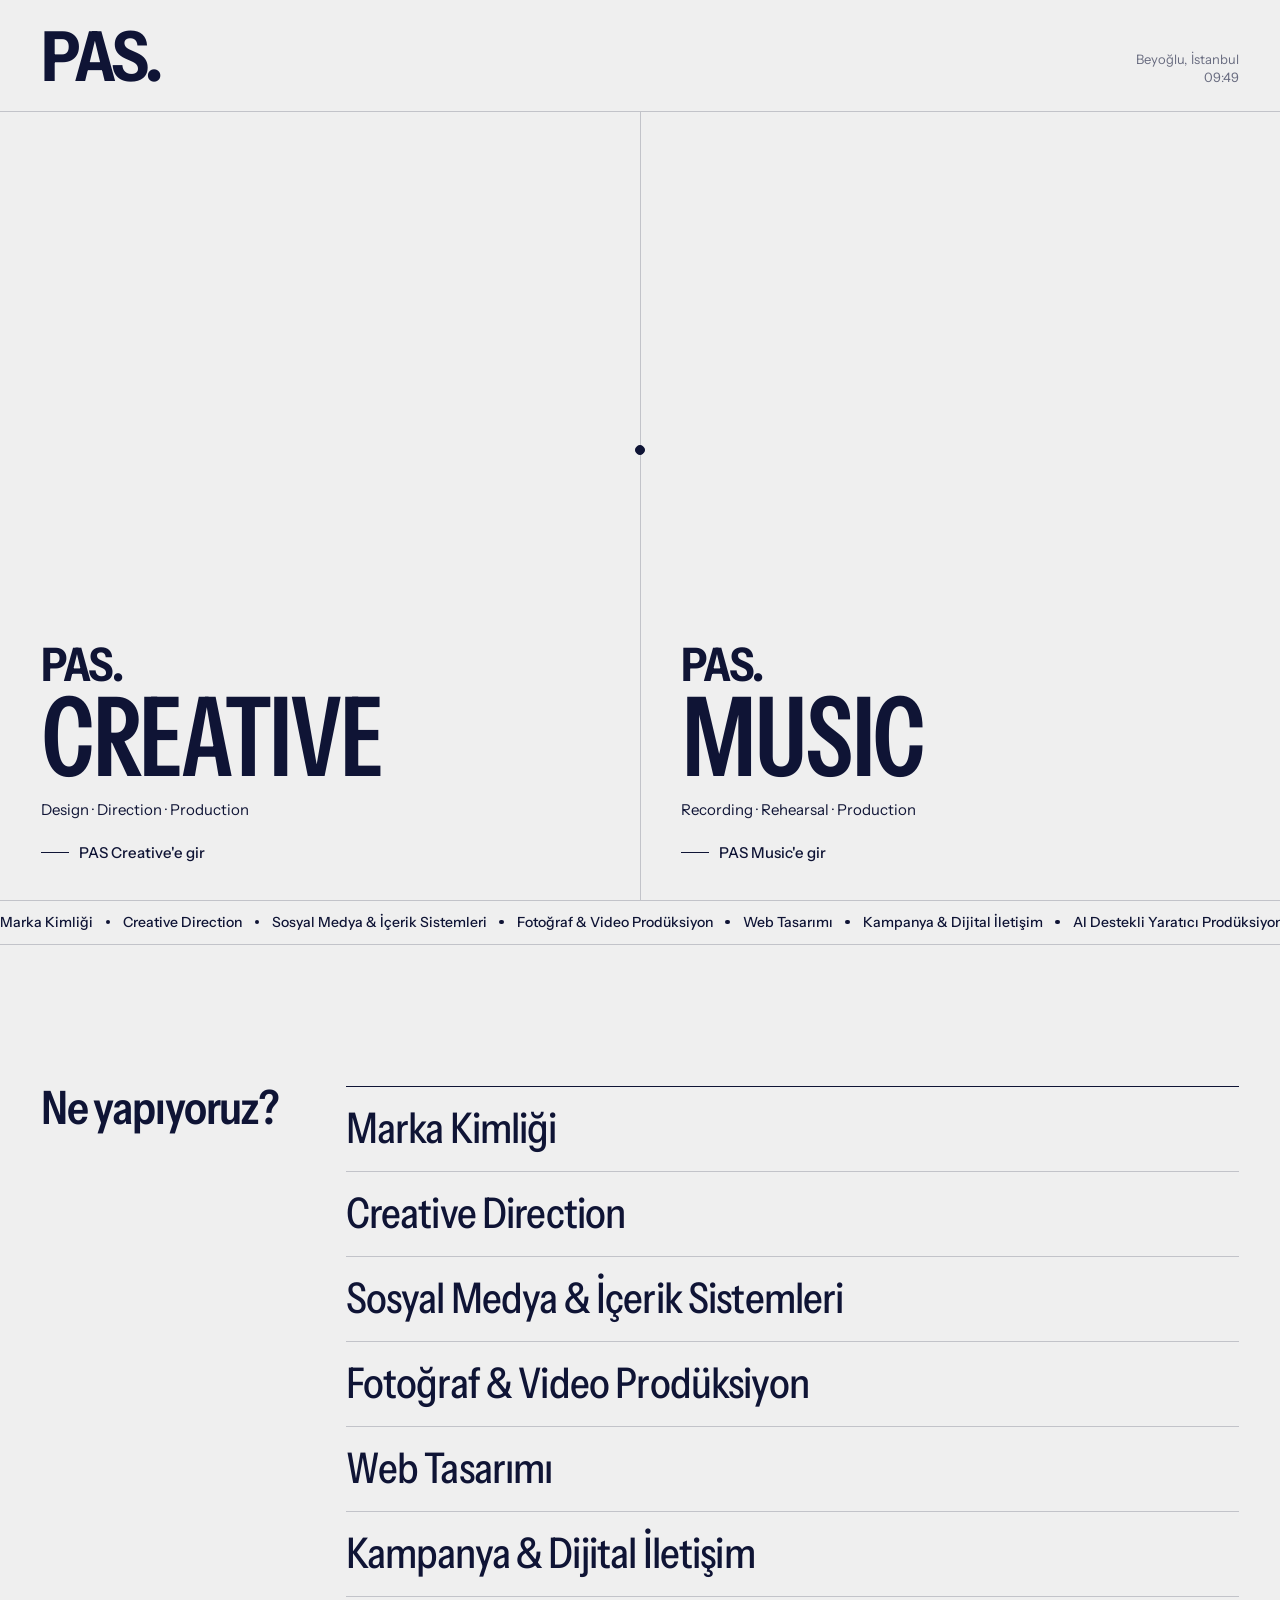
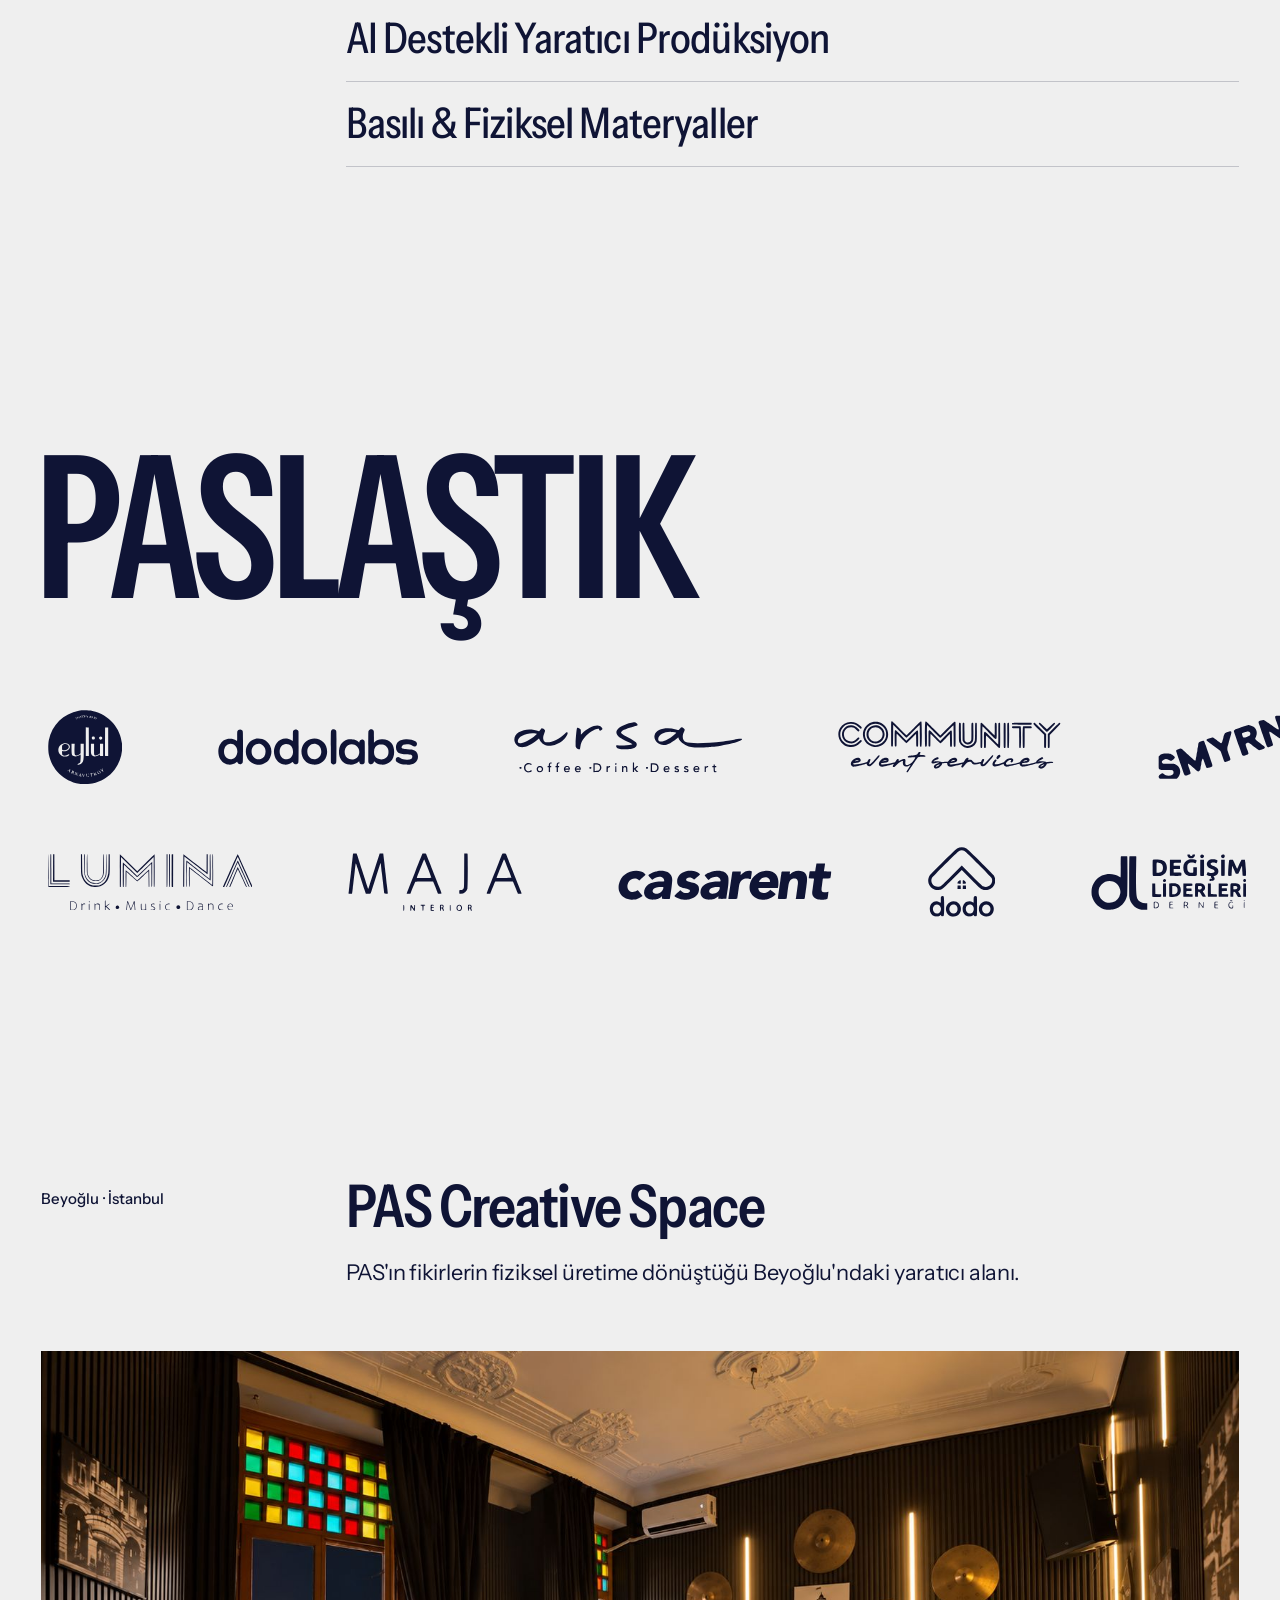
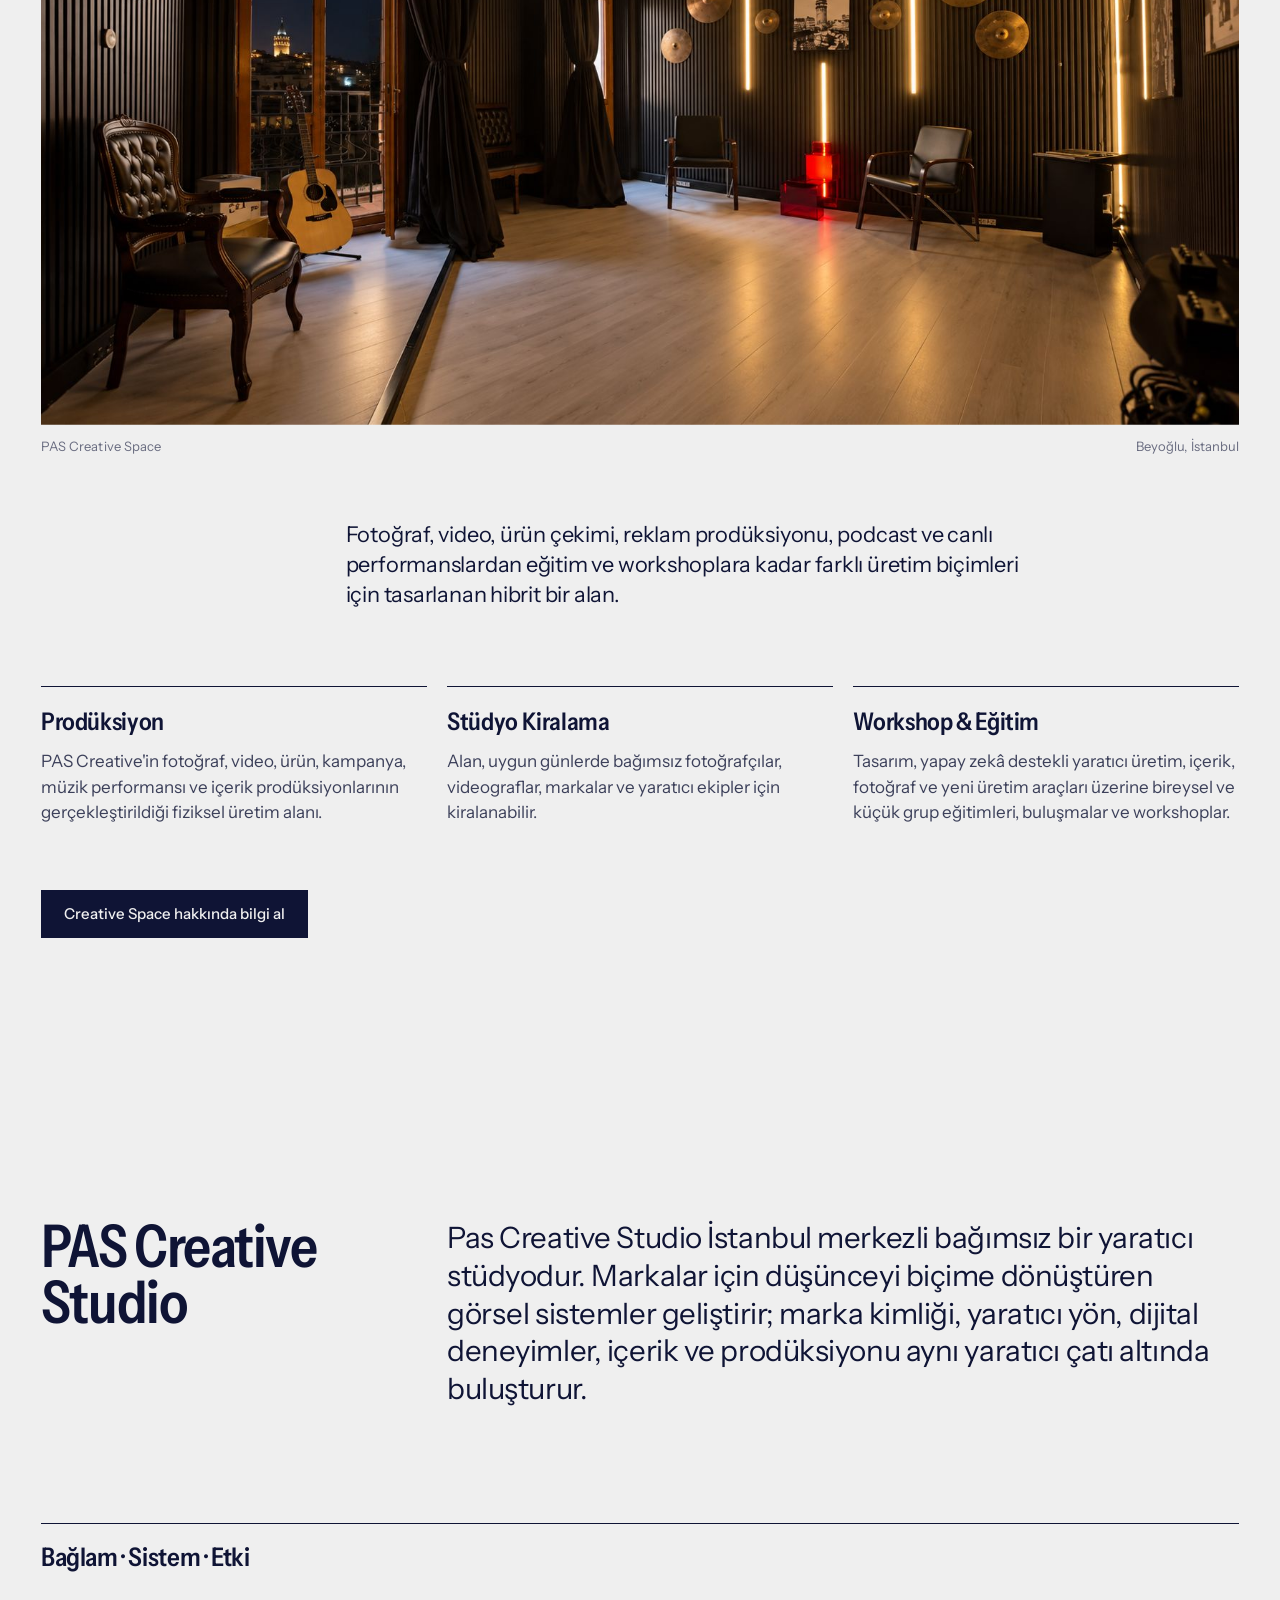
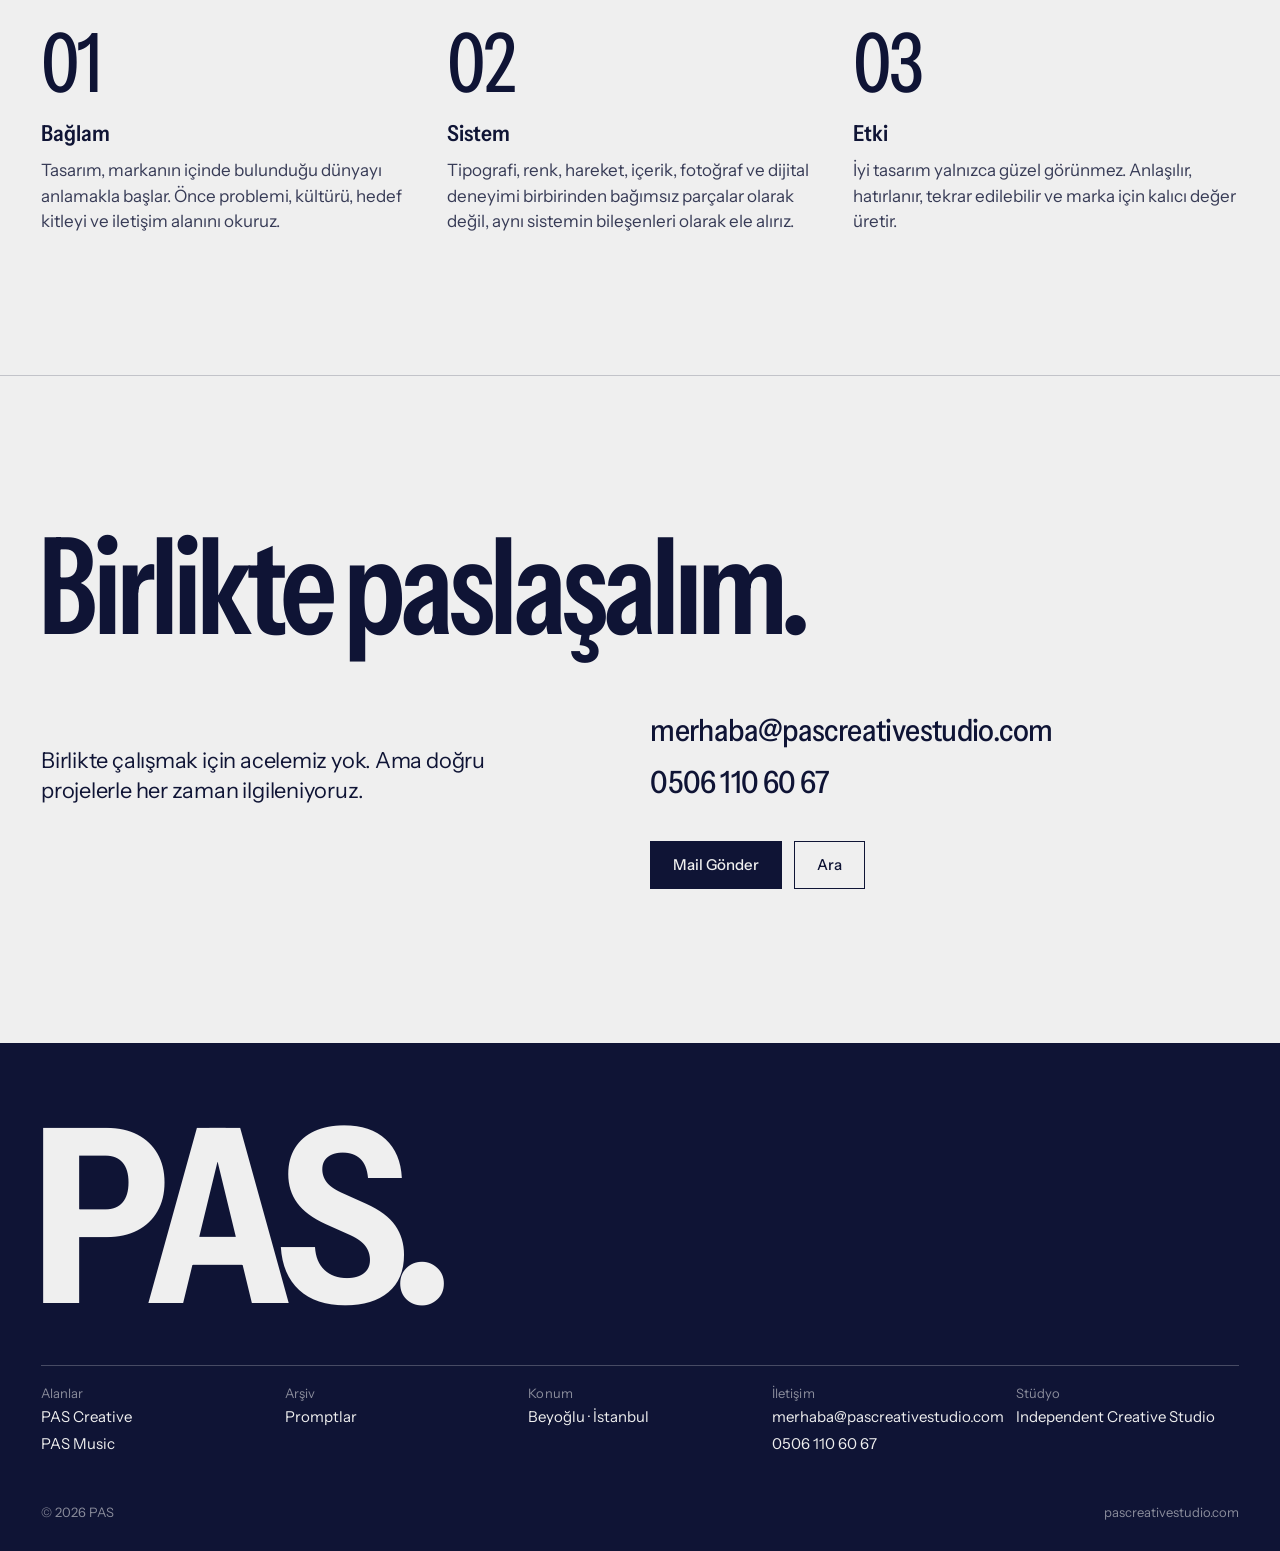
==== commit 85b5c142: "Add files via upload" ====
--- a/index.html
+++ b/index.html
@@ -1,15 +1,6 @@
 <!DOCTYPE html>
 <html lang="tr">
 <head>
-  <!-- Google tag (gtag.js) -->
-<script async src="https://www.googletagmanager.com/gtag/js?id=G-752SVCWQJD"></script>
-<script>
-  window.dataLayer = window.dataLayer || [];
-  function gtag(){dataLayer.push(arguments);}
-  gtag('js', new Date());
-
-  gtag('config', 'G-752SVCWQJD');
-</script>
 <meta charset="utf-8">
 <meta name="viewport" content="width=device-width, initial-scale=1, viewport-fit=cover">
 <title>PAS Creative Studio — Markalar için görsel sistemler</title>
@@ -30,14 +21,16 @@
 <meta name="twitter:description" content="PAS, Beyoğlu'nda fiziksel üretim alanı olan bağımsız bir yaratıcı stüdyo.">
 <meta name="twitter:image" content="https://pascreativestudio.com/assets/link-preview.jpg">
 <meta name="theme-color" content="#efefef">
-<script type="application/ld+json">{"@context":"https://schema.org","@type":"Organization","name":"PAS Creative Studio","alternateName":"PAS","url":"https://pascreativestudio.com/","email":"merhaba@pascreativestudio.com","telephone":"+905061106067","image":"https://pascreativestudio.com/assets/link-preview.jpg","address":{"@type":"PostalAddress","addressLocality":"Beyoğlu","addressRegion":"İstanbul","addressCountry":"TR"}}</script>
+<script type="application/ld+json">{"@context": "https://schema.org", "@type": "Organization", "@id": "https://pascreativestudio.com/#org", "name": "PAS Creative Studio", "alternateName": "PAS", "url": "https://pascreativestudio.com/", "email": "merhaba@pascreativestudio.com", "telephone": "+905061106067", "image": "https://pascreativestudio.com/assets/link-preview.jpg", "address": {"@type": "PostalAddress", "addressLocality": "Beyoğlu", "addressRegion": "İstanbul", "addressCountry": "TR"}, "subOrganization": {"@type": "LocalBusiness", "@id": "https://pascreativestudio.com/music/#business", "name": "PAS Music", "url": "https://pascreativestudio.com/music/"}}</script>
 <link rel="preconnect" href="https://fonts.googleapis.com">
 <link rel="preconnect" href="https://fonts.gstatic.com" crossorigin>
+<script>if(!location.hash||location.hash==="#"||location.hash==="#entry")document.documentElement.className+=" at-entry";</script>
 <link href="https://fonts.googleapis.com/css2?family=Instrument+Sans:ital,wdth,wght@0,75..100,400..700;1,75..100,400..700&display=swap" rel="stylesheet">
 <style>
 :root{
   --bg:#efefef; --ink:#0f1435; --lime:#cce86b; --pink:#f2c4cd;
   --grey:#dcdcdc; --rule:rgba(15,20,53,.2); --muted:rgba(15,20,53,.6);
+  --wine:#33000d; --gold:#c6b14b; --ivory:#f3ede3;
   --m:clamp(16px,3.2vw,44px); --gut:clamp(12px,1.6vw,24px);
   --ease:cubic-bezier(.7,0,.2,1); --ease-out:cubic-bezier(.2,.7,.1,1);
   --f:"Instrument Sans","Helvetica Neue",Helvetica,Arial,sans-serif;
@@ -54,7 +47,8 @@
 ul,ol{list-style:none}
 [hidden]{display:none!important}
 :focus-visible{outline:2px solid var(--ink);outline-offset:3px}
-.on-ink :focus-visible,.music :focus-visible,.foot :focus-visible{outline-color:var(--lime)}
+.on-ink :focus-visible,.foot :focus-visible{outline-color:var(--lime)}
+.music :focus-visible{outline-color:var(--gold)}
 .sr{position:absolute!important;width:1px;height:1px;overflow:hidden;clip:rect(0 0 0 0);white-space:nowrap}
 .tnum{font-variant-numeric:tabular-nums}
 
@@ -79,6 +73,7 @@
 #cursor{position:fixed;left:0;top:0;width:10px;height:10px;margin:-5px 0 0 -5px;border-radius:50%;color:var(--ink);background:currentColor;border:1.5px solid currentColor;
   pointer-events:none;z-index:300;transition:width .3s var(--ease-out),height .3s var(--ease-out),margin .3s var(--ease-out),opacity .3s,background-color .3s,color .3s;opacity:0}
 #cursor.is-light{color:var(--lime)}
+#cursor.is-gold{color:var(--gold)}
 html.has-cursor, html.has-cursor a, html.has-cursor button{cursor:none}
 html.has-cursor #cursor{opacity:1}
 #cursor.is-big{width:52px;height:52px;margin:-26px 0 0 -26px;background:transparent}
@@ -88,7 +83,10 @@
 #wipe span{font-size:clamp(48px,9vw,140px)}
 
 /* ============ ENTRY ============ */
-.entry{height:100vh;height:100svh;display:flex;flex-direction:column;overflow:hidden;position:relative}
+#v-entry{display:none}
+html.at-entry #v-entry{display:flex}
+html.at-entry body{overflow:hidden}
+.entry{position:fixed;inset:0;z-index:100;height:100vh;height:100svh;flex-direction:column;overflow:hidden;background:var(--bg)}
 .entry-top{display:grid;grid-template-columns:1fr auto;align-items:end;padding:22px var(--m) 20px;border-bottom:1px solid var(--rule)}
 .entry-top .wordmark{font-size:clamp(40px,5.4vw,84px)}
 .entry-q{font-size:15px;font-weight:500;padding-bottom:.35em}
@@ -101,7 +99,7 @@
 .half--creative .half-bg{background:
   repeating-linear-gradient(90deg,rgba(15,20,53,.12) 0 1px,transparent 1px calc(100%/6)),
   repeating-linear-gradient(0deg,rgba(15,20,53,.12) 0 1px,transparent 1px 96px),var(--lime)}
-.half--music .half-bg{background:var(--ink)}
+.half--music .half-bg{background:var(--wine)}
 .half-inner{position:relative;padding:0 var(--m) clamp(24px,4vh,48px);display:grid;gap:14px;width:100%}
 .half-label{font-size:clamp(46px,8.6vw,156px);font-weight:600;font-stretch:75%;letter-spacing:-.03em;line-height:.86;
   transition:font-stretch .8s var(--ease),letter-spacing .8s var(--ease),transform .8s var(--ease);transform-origin:0 100%;white-space:nowrap}
@@ -109,12 +107,10 @@
 .half-desc{font-size:15px}
 .half-act{display:inline-flex;align-items:center;gap:10px;font-size:15px;font-weight:500;margin-top:6px}
 .half-act i{display:inline-block;width:28px;height:1px;background:currentColor;transition:width .6s var(--ease)}
-.half-soon{position:absolute;top:22px;right:var(--m);font-size:13px}
-.half--creative .half-soon{display:none}
 .split[data-hover="creative"] .half--creative,.split[data-hover="music"] .half--music{flex-grow:1.45}
 .split[data-hover] .half .half-bg{opacity:0}
 .split[data-hover="creative"] .half--creative .half-bg,.split[data-hover="music"] .half--music .half-bg{opacity:1}
-.split[data-hover="music"] .half--music{color:var(--bg)}
+.split[data-hover="music"] .half--music{color:var(--ivory)}
 .split[data-hover="creative"] .half--creative .half-label,.split[data-hover="music"] .half--music .half-label{font-stretch:100%;letter-spacing:-.04em}
 .split[data-hover="creative"] .half--music,.split[data-hover="music"] .half--creative{color:rgba(15,20,53,.4)}
 .split[data-hover="creative"] .half--music .half-label,.split[data-hover="music"] .half--creative .half-label{transform:scale(.78)}
@@ -127,32 +123,103 @@
 .lines{position:absolute;left:0;right:0;bottom:0;height:72%;display:flex;justify-content:space-between;align-items:flex-end;padding:0 var(--m);pointer-events:none}
 .lines b{flex:0 0 2px;height:100%;display:flex;align-items:flex-end;transition:height .9s var(--ease-out)}
 .lines b i{display:block;width:100%;height:100%;transform-origin:50% 100%;
-  background:linear-gradient(to top,rgba(239,239,239,.0),rgba(239,239,239,.55) 30%,rgba(239,239,239,.12));
+  background:linear-gradient(to top,rgba(243,237,227,0),rgba(243,237,227,.42) 30%,rgba(243,237,227,.1));
   animation:eq var(--d,2.4s) ease-in-out var(--dl,0s) infinite alternate;transform:scaleY(var(--a,.2))}
-.lines b.l i{background:linear-gradient(to top,rgba(204,232,107,0),rgba(204,232,107,.9) 30%,rgba(204,232,107,.15))}
+.lines b.l i{background:linear-gradient(to top,rgba(198,177,75,0),rgba(198,177,75,.95) 30%,rgba(198,177,75,.18))}
 @keyframes eq{from{transform:scaleY(var(--a,.2))}to{transform:scaleY(var(--b,.6))}}
 
 /* ============ MUSIC ============ */
-.music{min-height:100vh;min-height:100svh;background:var(--ink);color:var(--bg);position:relative;overflow:hidden;display:flex;flex-direction:column}
-.music-top{display:flex;justify-content:space-between;align-items:center;padding:22px var(--m);position:relative;z-index:2}
-.music-top .wordmark{font-size:clamp(28px,2.6vw,40px)}
-.music-nav{display:flex;gap:22px;font-size:15px;font-weight:500}
-.music-body{position:relative;z-index:2;flex:1;display:grid;grid-template-columns:repeat(12,minmax(0,1fr));column-gap:var(--gut);padding:0 var(--m) clamp(32px,6vh,64px);align-content:end;row-gap:28px}
-.music-left{grid-column:1/9;grid-row:1;display:grid;gap:26px;align-self:end}
-.music-title{font-size:clamp(56px,11vw,200px);font-weight:600;font-stretch:75%;letter-spacing:-.035em;line-height:.84}
-.music-title small{display:block;font-size:.36em;font-weight:700;font-stretch:88%}
-.music-text{display:grid;gap:10px}
-.music-text strong{font-size:clamp(24px,2.4vw,34px);font-weight:600;font-stretch:88%;letter-spacing:-.02em;line-height:1.1}
-.music-text p{color:rgba(239,239,239,.72);max-width:28em}
-.music-fig{grid-column:10/13;grid-row:1;align-self:end}
-.music-fig img{aspect-ratio:4/5;width:100%;object-fit:cover;object-position:80% 50%;filter:saturate(.85)}
-.music-fig figcaption{margin-top:10px;color:rgba(239,239,239,.6)}
-.music-actions{display:flex;flex-wrap:wrap;gap:12px}
-.music .btn{border-color:rgba(239,239,239,.5)}
-.music .btn:hover{background:var(--bg);color:var(--ink);border-color:var(--bg)}
-.music .btn--solid{background:var(--lime);color:var(--ink);border-color:var(--lime)}
-.music .btn--solid:hover{background:var(--bg);border-color:var(--bg)}
-.music .lines{height:62%;opacity:.9}
+.music{--m-rule:rgba(243,237,227,.16);--m-mute:rgba(243,237,227,.64);
+  background:var(--wine);color:var(--ivory);position:relative;display:block}
+.music .meta{color:var(--m-mute)}
+.music .btn{border-color:rgba(243,237,227,.45)}
+.music .btn:hover{background:var(--ivory);color:var(--wine);border-color:var(--ivory)}
+.music .btn--solid{background:var(--gold);color:var(--wine);border-color:var(--gold)}
+.music .btn--solid:hover{background:var(--ivory);border-color:var(--ivory)}
+.m-sec{padding-inline:var(--m);padding-block:clamp(72px,9vw,140px)}
+.m-sec + .m-sec{padding-top:0}
+.m-lab{font-size:13px;font-weight:500;color:var(--gold);letter-spacing:.02em}
+.m-h2{font-size:clamp(32px,4.4vw,64px);font-weight:600;font-stretch:84%;letter-spacing:-.025em;line-height:.98}
+
+/* music header */
+.m-head{position:sticky;top:0;z-index:40;display:flex;align-items:center;justify-content:space-between;gap:20px;
+  padding:16px var(--m);background:var(--wine);border-bottom:1px solid var(--m-rule)}
+.m-brand{display:flex;align-items:baseline;gap:10px}
+.m-brand .wordmark{font-size:28px}
+.m-brand span{font-size:13px;color:var(--gold)}
+.m-nav{display:flex;align-items:center;gap:clamp(14px,1.8vw,28px);font-size:15px;font-weight:500;flex-wrap:wrap;justify-content:flex-end}
+.m-nav .sep{width:1px;height:16px;background:var(--m-rule)}
+
+/* hero */
+.m-hero{position:relative;min-height:calc(100svh - 61px);display:flex;flex-direction:column;justify-content:flex-end;
+  overflow:hidden;padding:clamp(48px,9vw,120px) var(--m) clamp(36px,5vh,60px)}
+.m-hero > *:not(.lines){position:relative;z-index:2}
+.m-hero .lines{height:70%;z-index:1;opacity:.85;
+  -webkit-mask-image:linear-gradient(to top,#000 0 34%,rgba(0,0,0,.45) 62%,transparent 92%);
+  mask-image:linear-gradient(to top,#000 0 34%,rgba(0,0,0,.45) 62%,transparent 92%)}
+.m-hero-top{display:flex;justify-content:space-between;gap:20px;margin-bottom:auto}
+.m-hero h1{font-size:clamp(50px,9.4vw,168px);font-weight:600;font-stretch:76%;letter-spacing:-.035em;line-height:.86;
+  margin-block:clamp(28px,6vh,72px) 22px}
+.m-hero h1 em{font-style:normal;display:block}
+.m-hero .lead{max-width:24em}
+.m-hero-act{display:flex;flex-wrap:wrap;gap:12px;margin-top:clamp(24px,3vw,36px)}
+
+/* intro */
+.m-intro{display:grid;grid-template-columns:repeat(12,minmax(0,1fr));column-gap:var(--gut);row-gap:20px;align-items:start}
+.m-intro .m-h2{grid-column:1/5}
+.m-intro p{grid-column:5/12;font-size:clamp(19px,1.8vw,26px);line-height:1.36;letter-spacing:-.012em}
+
+/* services */
+.m-svc-head{display:flex;justify-content:space-between;align-items:baseline;gap:20px;
+  border-bottom:1px solid var(--gold);padding-bottom:14px}
+.m-svc{margin-top:4px}
+.m-svc li{border-bottom:1px solid var(--m-rule);position:relative;overflow:hidden}
+.m-svc li span{display:block;padding:clamp(12px,1.4vw,20px) 0;font-size:clamp(24px,3.1vw,46px);font-weight:500;
+  font-stretch:84%;letter-spacing:-.02em;line-height:1.08;transition:transform .55s var(--ease),color .3s}
+.m-svc li::before{content:"";position:absolute;inset:0;background:var(--gold);transform:scaleX(0);transform-origin:0 50%;
+  transition:transform .55s var(--ease)}
+.m-svc li:hover::before{transform:scaleX(1)}
+.m-svc li:hover span{transform:translateX(clamp(12px,2vw,30px));color:var(--wine)}
+.m-svc-note{margin-top:26px;max-width:40em;color:var(--m-mute)}
+
+/* studio image */
+.m-fig{margin:0;padding-inline:var(--m)}
+.m-fig img{width:100%;aspect-ratio:16/7;object-fit:cover;object-position:50% 52%}
+.m-fig figcaption{display:flex;justify-content:space-between;gap:20px;margin-top:12px}
+
+/* equipment */
+.m-eq-head{display:grid;grid-template-columns:repeat(12,minmax(0,1fr));column-gap:var(--gut);row-gap:14px;
+  align-items:end;margin-bottom:clamp(32px,4vw,56px)}
+.m-eq-head .m-h2{grid-column:1/7}
+.m-eq-head p{grid-column:8/13;color:var(--m-mute)}
+.m-eq{column-count:3;column-gap:clamp(26px,3vw,48px)}
+.m-eq > div{display:inline-block;width:100%;break-inside:avoid;-webkit-column-break-inside:avoid;
+  border-top:1px solid var(--gold);padding-top:12px;margin-bottom:clamp(28px,3.2vw,48px)}
+.m-eq h3{font-size:13px;font-weight:600;color:var(--gold);letter-spacing:.08em;margin-bottom:6px}
+.m-eq li{padding:8px 0;border-bottom:1px solid var(--m-rule);font-size:16px;line-height:1.3}
+.m-eq li:last-child{border-bottom:0}
+.m-eq li.sub{padding-left:16px;font-size:15px;color:var(--m-mute)}
+
+/* contact */
+.m-ct{border-top:1px solid var(--m-rule)}
+.m-ct h2{font-size:clamp(38px,6.6vw,110px);font-weight:600;font-stretch:76%;letter-spacing:-.04em;line-height:.9;max-width:14em}
+.m-ct-grid{display:grid;grid-template-columns:repeat(12,minmax(0,1fr));column-gap:var(--gut);row-gap:28px;
+  margin-top:clamp(36px,4.5vw,64px);align-items:start}
+.m-ct-lines{grid-column:1/7;display:grid;gap:8px;justify-items:start}
+.m-ct-lines a{font-size:clamp(20px,2.2vw,32px);font-weight:500;font-stretch:88%;letter-spacing:-.02em}
+.m-ct-side{grid-column:8/13;display:grid;gap:10px;justify-items:start}
+.m-ct-side address{font-style:normal;line-height:1.5}
+.m-ct-side .m-ct-act{margin-top:16px}
+.m-ct-act{display:flex;flex-wrap:wrap;gap:12px}
+
+/* music footer */
+.m-foot{padding:clamp(40px,5vw,72px) var(--m) 26px;border-top:1px solid var(--m-rule)}
+.m-foot .wordmark{font-size:clamp(80px,18vw,320px);letter-spacing:-.05em;line-height:.8;margin-left:-.04em}
+.m-foot .wordmark b{font-weight:inherit;color:var(--gold)}
+.m-foot-grid{display:grid;grid-template-columns:repeat(4,minmax(0,1fr));gap:var(--gut);row-gap:26px;
+  margin-top:clamp(32px,4vw,56px);border-top:1px solid var(--m-rule);padding-top:18px;font-size:15px}
+.m-foot-grid > div{display:grid;gap:4px;justify-items:start;align-content:start}
+.m-foot-bottom{margin-top:44px;display:flex;justify-content:space-between;gap:20px;font-size:13px;color:var(--m-mute)}
 
 /* ============ CREATIVE ============ */
 .head{position:fixed;top:0;left:0;right:0;z-index:50;height:var(--head);display:flex;align-items:center;justify-content:space-between;
@@ -374,19 +441,27 @@
   .half-label{font-size:clamp(46px,15vw,88px);font-stretch:82%}
   .half--music .half-bg,.half--creative .half-bg{opacity:1}
   .half--creative .half-bg{background:repeating-linear-gradient(90deg,rgba(15,20,53,.08) 0 1px,transparent 1px calc(100%/6)),var(--bg)}
-  .half--music{color:var(--bg)}
-  .half-soon{top:16px}
+  .half--music{color:var(--ivory)}
   .split[data-hover] .half{color:inherit}
   .split[data-hover="creative"] .half--creative,.split[data-hover="music"] .half--music{flex-grow:1}
   .split[data-hover="music"] .half--creative .half-bg,.split[data-hover="creative"] .half--music .half-bg{opacity:1}
-  .split[data-hover="creative"] .half--music{color:var(--bg)}
+  .split[data-hover="creative"] .half--music{color:var(--ivory)}
   .split[data-chosen="creative"] .half--creative,.split[data-chosen="music"] .half--music{flex-grow:40}
 
-  .music-body{grid-template-columns:1fr;align-content:end}
-  .music-left{grid-column:1;grid-row:2}
-  .music-fig{grid-column:1;grid-row:1;width:52%;justify-self:end;order:-1}
-  .music .lines{height:48%}
-  .music-nav{gap:16px;font-size:14px}
+  .m-head{flex-direction:column;align-items:flex-start;gap:10px;position:static}
+  .m-nav{justify-content:flex-start;gap:14px;font-size:14px}
+  .m-nav .sep{display:none}
+  .m-hero{min-height:82svh}
+  .m-hero .lines{height:52%}
+  .m-hero-top{flex-direction:column;gap:6px}
+  .m-intro .m-h2,.m-intro p{grid-column:1/-1}
+  .m-eq-head .m-h2,.m-eq-head p{grid-column:1/-1}
+  .m-eq{column-count:1}
+  .m-fig img{aspect-ratio:4/3}
+  .m-fig figcaption{flex-direction:column;gap:4px}
+  .m-ct-lines,.m-ct-side{grid-column:1/-1}
+  .m-foot-grid{grid-template-columns:1fr 1fr}
+  .m-foot-bottom{flex-direction:column}
 
   .g{grid-template-columns:repeat(6,minmax(0,1fr))}
   .hero-top .eyebrow{grid-column:1/-1}
@@ -461,7 +536,7 @@
     <p class="entry-meta meta"><span>Beyoğlu, İstanbul</span><br><time class="clock tnum"></time></p>
   </header>
   <div class="split" id="split">
-    <a class="half half--creative" href="#creative" data-go="creative" data-cursor>
+    <a class="half half--creative" href="#creative" data-go="creative" data-key="creative" data-cursor>
       <span class="half-bg"></span>
       <span class="half-inner">
         <span class="half-label"><small>PAS.</small>CREATIVE</span>
@@ -469,49 +544,19 @@
         <span class="half-act"><i></i>PAS Creative'e gir</span>
       </span>
     </a>
-    <a class="half half--music" href="#music" data-go="music" data-cursor>
+    <a class="half half--music" href="music/" data-music data-key="music" data-cursor>
       <span class="half-bg"><span class="lines" data-lines="28"></span></span>
-      <span class="half-soon meta" style="color:inherit;opacity:.7">Çok yakında</span>
       <span class="half-inner">
         <span class="half-label"><small>PAS.</small>MUSIC</span>
-        <span class="half-desc">Recording · Rehearsal · Sound</span>
-        <span class="half-act"><i></i>PAS Music'e göz at</span>
+        <span class="half-desc">Recording · Rehearsal · Production</span>
+        <span class="half-act"><i></i>PAS Music'e gir</span>
       </span>
     </a>
   </div>
 </main>
 
-<!-- ================= MUSIC ================= -->
-<main class="music view" id="v-music" aria-label="PAS Music" hidden>
-  <span class="lines" data-lines="56" aria-hidden="true"></span>
-  <header class="music-top">
-    <a href="#" class="wordmark" data-go="entry" aria-label="PAS ana giriş">PAS.</a>
-    <nav class="music-nav" aria-label="PAS Music">
-      <a href="#creative" class="link" data-go="creative">PAS Creative</a>
-      <a href="#" class="link" data-go="entry">PAS'a dön</a>
-    </nav>
-  </header>
-  <div class="music-body">
-    <figure class="music-fig">
-      <img data-studio alt="PAS'ın Beyoğlu'ndaki alanı: siyah çıtalı duvarlar, zil dekorları ve dikey ışık şeritleri">
-      <figcaption class="meta">Beyoğlu · İstanbul</figcaption>
-    </figure>
-    <div class="music-left">
-      <h1 class="music-title"><small>PAS.</small>MUSIC</h1>
-      <div class="music-text">
-        <strong>Çok yakında.</strong>
-        <p>Beyoğlu'nda kayıt, prova ve müzik prodüksiyonu için yeni bir alan.</p>
-      </div>
-      <div class="music-actions">
-        <a href="#creative" class="btn btn--solid" data-go="creative">PAS Creative'e geç</a>
-        <a href="#" class="btn" data-go="entry">PAS'a dön</a>
-      </div>
-    </div>
-  </div>
-</main>
-
 <!-- ================= CREATIVE ================= -->
-<div class="creative view" id="v-creative" hidden>
+<div class="creative view" id="v-creative">
   <header class="head" id="head">
     <a href="#" class="head-brand" data-go="entry" aria-label="PAS ana giriş"><span class="wordmark">PAS.</span><span class="meta">Creative</span></a>
     <nav class="nav" aria-label="Ana menü">
@@ -522,7 +567,7 @@
       <a href="#iletisim" data-scroll>İletişim</a>
     </nav>
     <div class="head-side">
-      <a href="#music" class="link to-music" data-go="music">PAS Music</a>
+      <a href="music/" class="link to-music">PAS Music</a>
       <button class="menu-btn" id="menuBtn" aria-expanded="false" aria-controls="mnav">Menü</button>
     </div>
   </header>
@@ -536,7 +581,7 @@
       <li><a href="#hakkimizda" data-scroll>Hakkımızda</a></li>
       <li><a href="#iletisim" data-scroll>İletişim</a></li>
     </ul>
-    <p class="meta"><a href="#music" data-go="music" class="link" style="color:var(--bg)">PAS Music</a> &nbsp; Beyoğlu · İstanbul</p>
+    <p class="meta"><a href="music/" class="link" style="color:var(--bg)">PAS Music</a> &nbsp; Beyoğlu · İstanbul</p>
   </div>
 
   <main>
@@ -638,7 +683,7 @@
   <footer class="foot on-ink">
     <p class="wordmark">PAS.</p>
     <div class="g foot-grid">
-      <div><span class="meta">Alanlar</span><a href="#top" data-scroll class="link" style="justify-self:start">PAS Creative</a><a href="#music" data-go="music" class="link" style="justify-self:start">PAS Music</a></div>
+      <div><span class="meta">Alanlar</span><a href="#top" data-scroll class="link" style="justify-self:start">PAS Creative</a><a href="music/" class="link" style="justify-self:start">PAS Music</a></div>
       <div><span class="meta">Arşiv</span><a href="promptlar/" class="link" style="justify-self:start">Promptlar</a></div>
       <div><span class="meta">Konum</span><span>Beyoğlu · İstanbul</span></div>
       <div><span class="meta">İletişim</span><a class="link js-mail" href="#" style="justify-self:start"></a><a class="link js-tel tnum" href="#" style="justify-self:start"></a></div>
@@ -689,14 +734,14 @@
     b.appendChild(it);el.appendChild(b);
   }
 });
-/* pointer lifts nearby lines on the music page */
-const musicView=$('#v-music');
-musicView.addEventListener('pointermove',e=>{
+/* pointer lifts nearby lines on the music door */
+const mHalf=$('.half--music');
+mHalf.addEventListener('pointermove',e=>{
   if(reduce) return;
-  $$('.lines b',musicView).forEach(b=>{const r=b.getBoundingClientRect();const d=Math.abs(r.left-e.clientX);
+  $$('.lines b',mHalf).forEach(b=>{const r=b.getBoundingClientRect();const d=Math.abs(r.left-e.clientX);
     b.style.height=(100+Math.max(0,1-d/220)*38)+'%'});
 });
-musicView.addEventListener('pointerleave',()=>$$('.lines b',musicView).forEach(b=>b.style.height=''));
+mHalf.addEventListener('pointerleave',()=>$$('.lines b',mHalf).forEach(b=>b.style.height=''));
 
 /* services + ticker */
 $('#svcList').innerHTML=SERVICES.map(s=>`<li><span>${s}</span></li>`).join('');
@@ -742,6 +787,10 @@
 function menu(open){mnav.hidden=!open;menuBtn.setAttribute('aria-expanded',open);document.body.style.overflow=open?'hidden':'';if(open)$('#menuClose').focus()}
 menuBtn.onclick=()=>menu(true);$('#menuClose').onclick=()=>{menu(false);menuBtn.focus()};
 
+/* music in-page scroll */
+document.addEventListener('click',e=>{const a=e.target.closest('[data-mscroll]');if(!a)return;e.preventDefault();
+  const el=$(a.getAttribute('href'));if(el)window.scrollTo({top:el.getBoundingClientRect().top+scrollY-8,behavior:reduce?'auto':'smooth'})});
+
 /* in-page scroll */
 document.addEventListener('click',e=>{const a=e.target.closest('[data-scroll]');if(!a)return;e.preventDefault();
   const t=$(a.getAttribute('href'));if(!mnav.hidden)menu(false);
@@ -760,20 +809,20 @@
 addEventListener('keydown',e=>{if(e.key==='Escape'&&!mnav.hidden){menu(false);menuBtn.focus()}});
 
 /* ---------- router ---------- */
-const views={entry:$('#v-entry'),creative:$('#v-creative'),music:$('#v-music')};
-const TITLES={entry:'PAS.',creative:'PAS Creative — Markalar için görsel sistemler',music:'PAS Music — Çok yakında'};
+const views={entry:$('#v-entry'),creative:$('#v-creative')};
+const T0='PAS Creative Studio — Markalar için görsel sistemler';
+const TITLES={entry:T0,creative:T0};
 let current=null;const wipe=$('#wipe');const split=$('#split');
 const SECTIONS=['top','studio','creative-space','hakkimizda','iletisim','paslastik'];
-function routeOf(){const h=location.hash.slice(1);if(h==='music')return 'music';if(h==='creative'||SECTIONS.includes(h))return 'creative';return 'entry'}
+function routeOf(){const h=location.hash.slice(1);return (h==='creative'||SECTIONS.includes(h))?'creative':'entry'}
 function setView(name){
-  Object.entries(views).forEach(([k,v])=>v.hidden=k!==name);current=name;document.title=TITLES[name];
-  $('meta[name=theme-color]').content=name==='music'?'#0f1435':'#efefef';
+  document.documentElement.classList.toggle('at-entry',name==='entry');current=name;document.title=TITLES[name];
   window.scrollTo(0,0);split.removeAttribute('data-chosen');split.removeAttribute('data-hover');
   if(name==='creative'){buildMarquee();const sh=location.hash.slice(1);if(SECTIONS.includes(sh)&&sh!=='top'){const el=document.getElementById(sh);if(el)setTimeout(()=>el.scrollIntoView({behavior:'auto'}),60)}const h=$('.hero');h.classList.remove('is-in');void h.offsetWidth;setTimeout(()=>h.classList.add('is-in'),reduce?0:260)}
 }
 function doWipe(color,mid,covered){
   if(reduce){mid();return}
-  wipe.style.background=color;wipe.style.color=color==='#0f1435'?'#efefef':'#0f1435';
+  wipe.style.background=color;wipe.style.color='#0f1435';
   const inP=covered?Promise.resolve():wipe.animate([{clipPath:'inset(100% 0 0 0)'},{clipPath:'inset(0% 0 0 0)'}],{duration:560,easing:EASE,fill:'forwards'}).finished;
   inP.then(()=>{wipe.getAnimations().forEach(a=>a.cancel());wipe.style.clipPath='inset(0)';mid();
     return wipe.animate([{clipPath:'inset(0 0 0% 0)'},{clipPath:'inset(0 0 100% 0)'}],{duration:700,delay:140,easing:EASE,fill:'forwards'}).finished})
@@ -782,7 +831,7 @@
 let pendingCovered=false;
 function transitionTo(name){
   if(name===current)return;
-  const color=name==='music'?'#0f1435':(name==='creative'&&current==='entry'?'#cce86b':(name==='entry'?'#efefef':'#cce86b'));
+  const color=(name==='creative'&&current==='entry')?'#cce86b':'#efefef';
   const covered=pendingCovered;pendingCovered=false;
   if(!mnav.hidden)menu(false);
   doWipe(color,()=>setView(name),covered);
@@ -792,14 +841,18 @@
 addEventListener('hashchange',()=>transitionTo(routeOf()));
 addEventListener('popstate',()=>{if(routeOf()!==current)transitionTo(routeOf())});
 
-document.addEventListener('click',e=>{const a=e.target.closest('[data-go]');if(!a)return;e.preventDefault();const name=a.dataset.go;
+document.addEventListener('click',e=>{
+  const mu=e.target.closest('[data-music]');
+  if(mu){if(reduce)return;e.preventDefault();split.dataset.chosen='music';
+    setTimeout(()=>{wipe.style.background='#33000d';wipe.style.clipPath='inset(0)';location.href=mu.href},720);return}
+  const a=e.target.closest('[data-go]');if(!a)return;e.preventDefault();const name=a.dataset.go;
   if(current==='entry'&&a.closest('#split')&&!reduce){
     split.dataset.chosen=name;
-    setTimeout(()=>{wipe.style.background=name==='music'?'#0f1435':'#cce86b';wipe.style.clipPath='inset(0)';pendingCovered=true;go(name)},720);
+    setTimeout(()=>{wipe.style.background='#cce86b';wipe.style.clipPath='inset(0)';pendingCovered=true;go(name)},720);
   }else go(name);
 });
 /* entry hover (pointer + keyboard) */
-$$('.half').forEach(h=>{const k=h.dataset.go;
+$$('.half').forEach(h=>{const k=h.dataset.key;
   h.addEventListener('pointerenter',e=>{if(e.pointerType==='mouse')split.dataset.hover=k});
   h.addEventListener('focus',()=>split.dataset.hover=k);
   h.addEventListener('blur',()=>split.removeAttribute('data-hover'));
@@ -810,12 +863,12 @@
 if(matchMedia('(pointer:fine)').matches&&!reduce){
   const c=$('#cursor');document.documentElement.classList.add('has-cursor');
   let x=innerWidth/2,y=innerHeight/2,cx=x,cy=y;
-  addEventListener('pointermove',e=>{x=e.clientX;y=e.clientY;const tg=e.target;c.classList.toggle('is-big',!!tg.closest('[data-cursor],a,button'));c.classList.toggle('is-light',!!(tg.closest('.music,.foot,.t-ink,.mnav,.dr-prompt,.btn--solid,.work-over')||(tg.closest('.half--music')&&split.dataset.hover==='music')))},{passive:true});
+  addEventListener('pointermove',e=>{x=e.clientX;y=e.clientY;const tg=e.target;c.classList.toggle('is-big',!!tg.closest('[data-cursor],a,button'));const inM=!!(tg.closest('.half--music')&&split.dataset.hover==='music');c.classList.toggle('is-gold',inM);c.classList.toggle('is-light',!inM&&!!tg.closest('.foot,.t-ink,.mnav,.btn--solid'))},{passive:true});
   document.addEventListener('pointerleave',()=>c.style.opacity='0');document.addEventListener('pointerenter',()=>c.style.opacity='');
   (function loop(){cx+=(x-cx)*.22;cy+=(y-cy)*.22;c.style.transform=`translate3d(${cx}px,${cy}px,0)`;requestAnimationFrame(loop)})();
 }
 
-setView(routeOf());
+buildMarquee();setView(routeOf());
 </script>
 </body>
 </html>
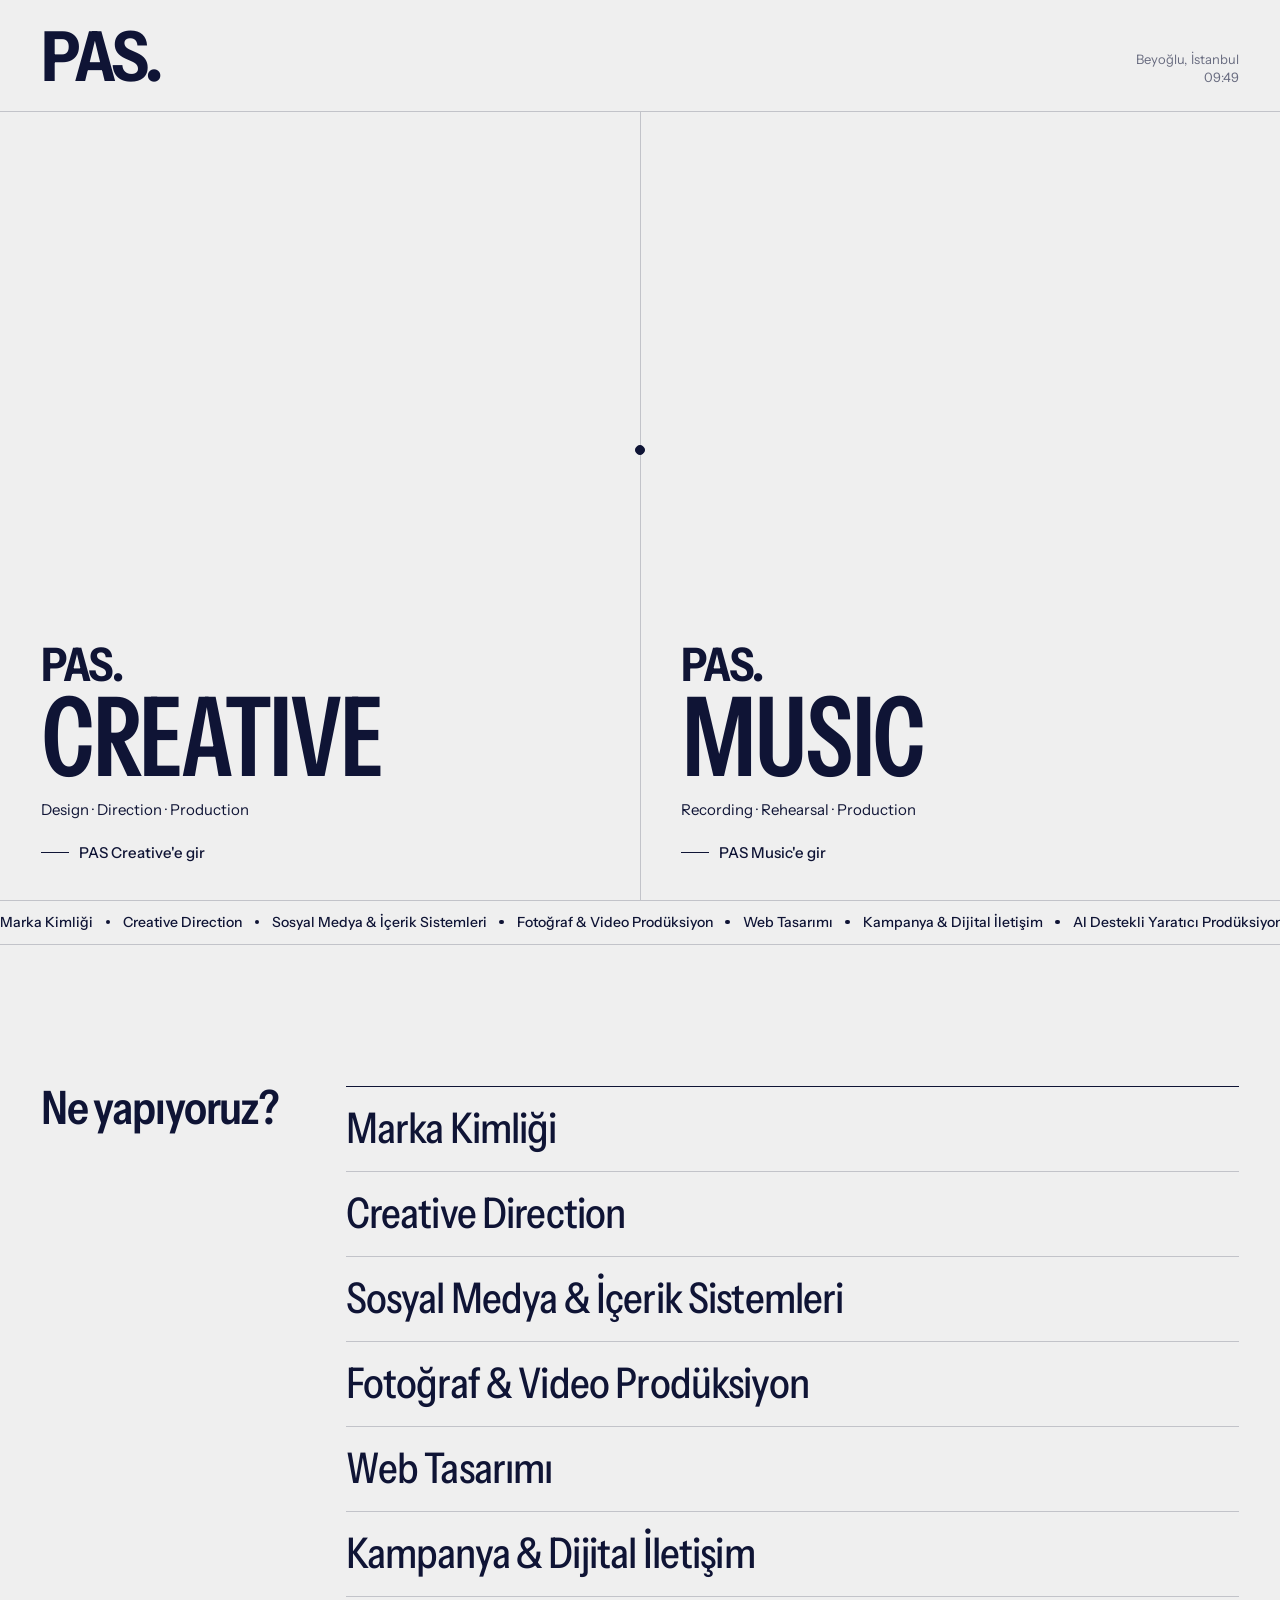
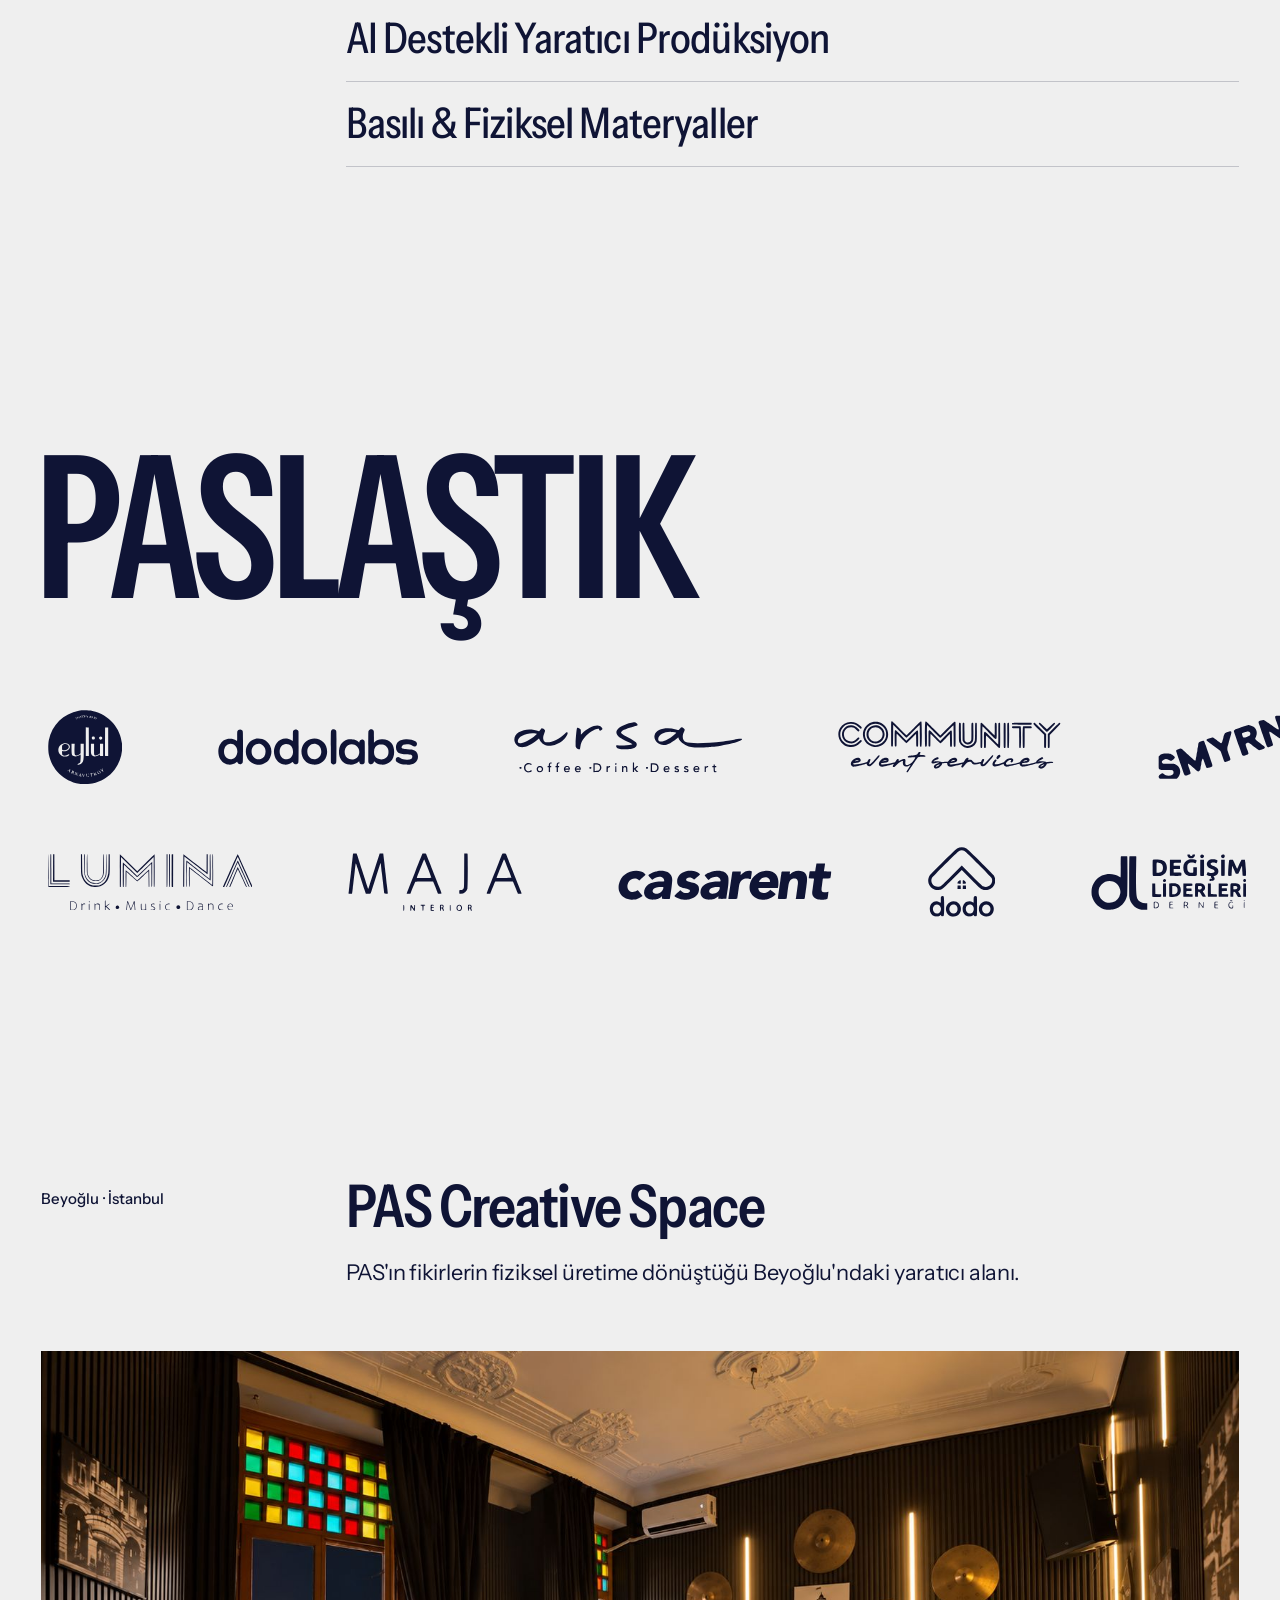
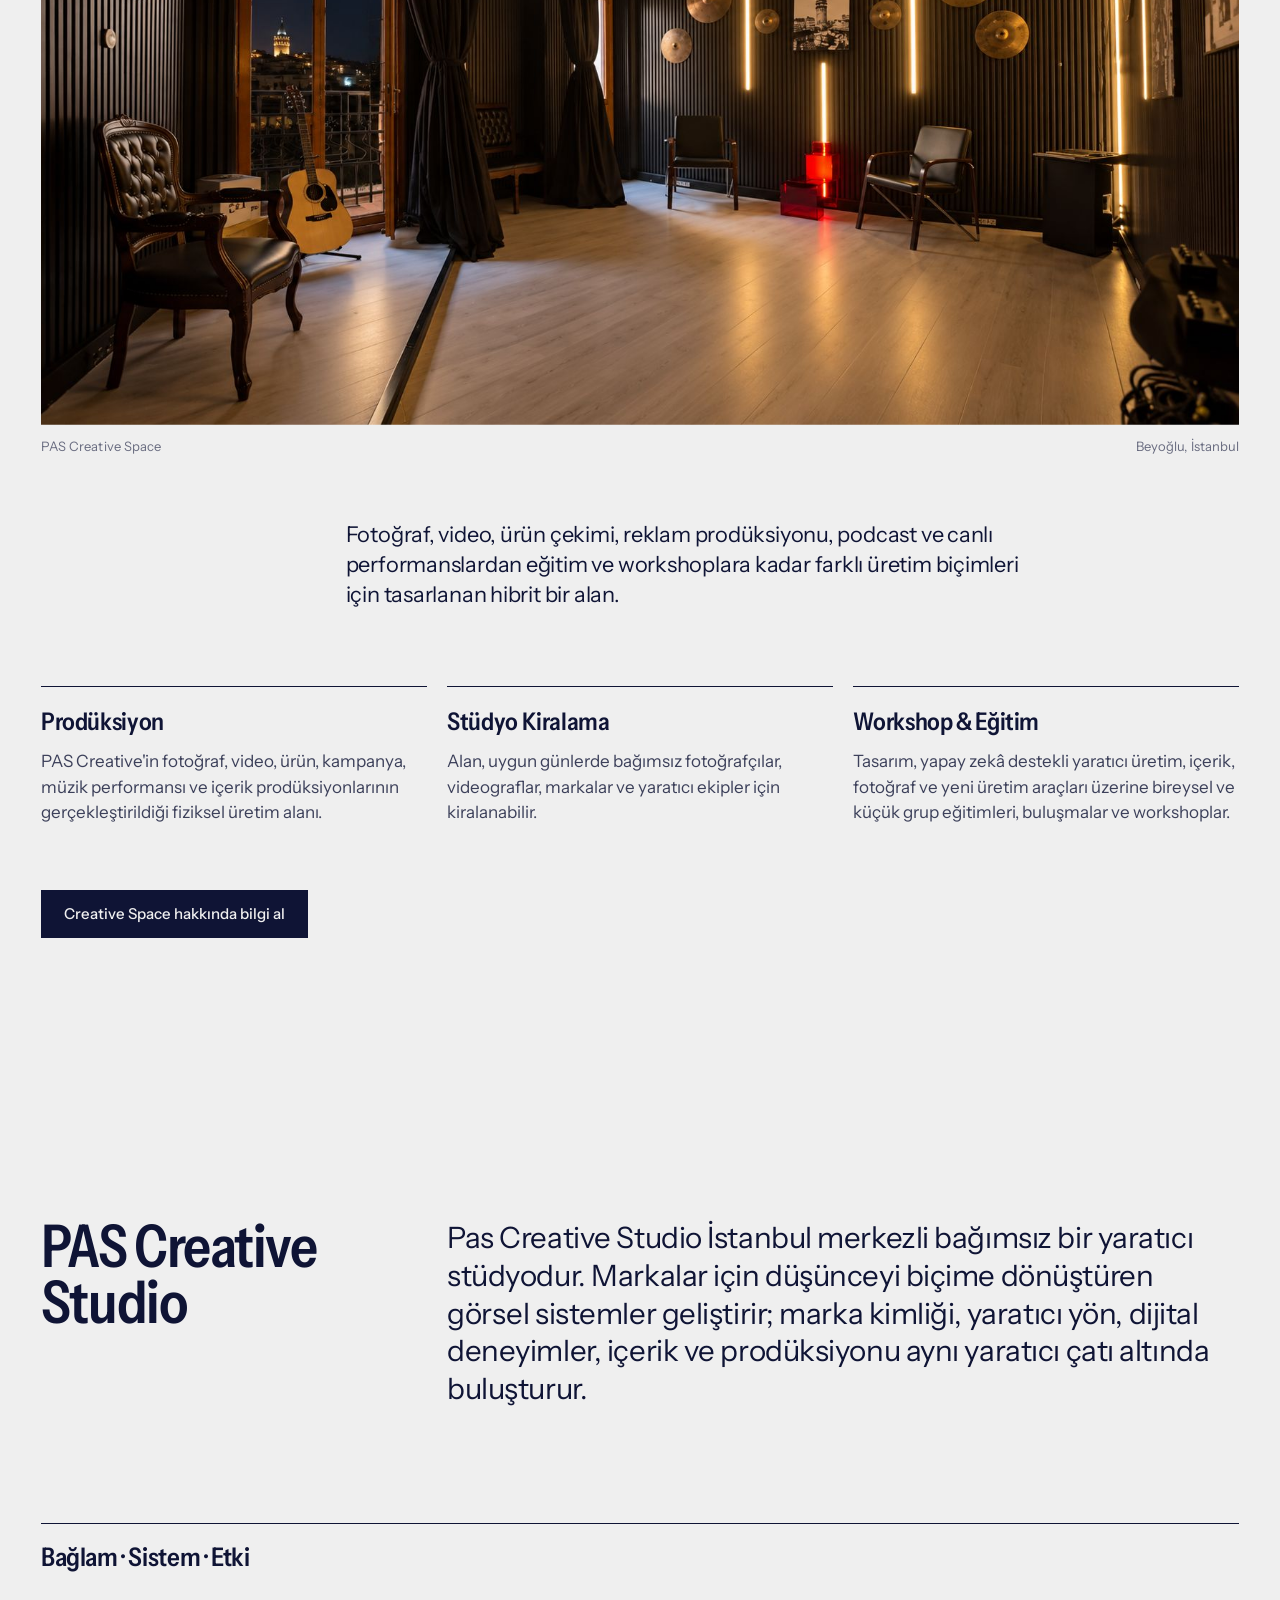
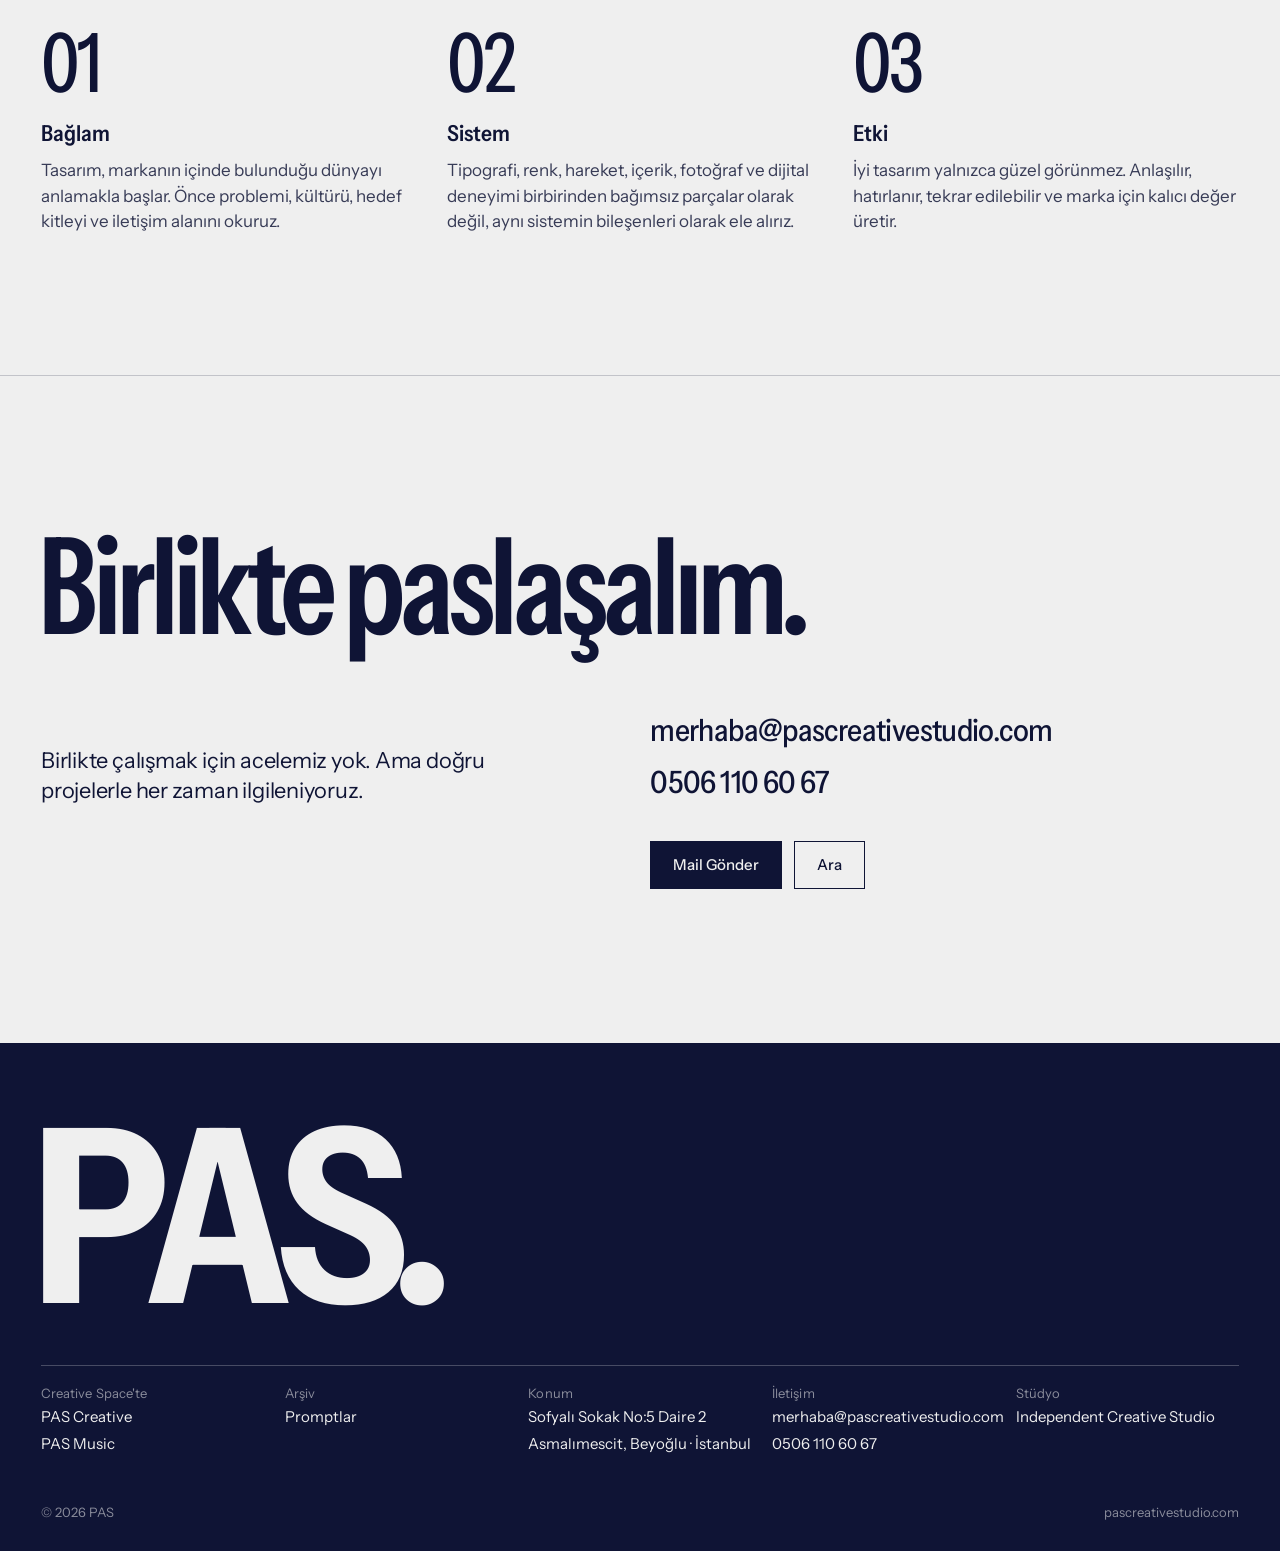
==== commit d8c05254: "Add files via upload" ====
--- a/index.html
+++ b/index.html
@@ -3,25 +3,25 @@
 <head>
 <meta charset="utf-8">
 <meta name="viewport" content="width=device-width, initial-scale=1, viewport-fit=cover">
-<title>PAS Creative Studio — Markalar için görsel sistemler</title>
-<meta name="description" content="PAS, Beyoğlu'nda fiziksel üretim alanı olan bağımsız bir yaratıcı stüdyo. Marka kimliği, creative direction, içerik ve prodüksiyon. PAS Creative ve PAS Music.">
+<title>PAS Creative Studio — Tasarım, Sosyal Medya ve Prodüksiyon | İstanbul</title>
+<meta name="description" content="PAS Creative Studio, Beyoğlu Asmalımescit'te bağımsız yaratıcı stüdyo. Marka kimliği, sosyal medya ve içerik, web tasarımı, fotoğraf ve video prodüksiyon. Creative Space'te kiralanabilir çekim stüdyosu.">
 <meta name="robots" content="index, follow, max-image-preview:large">
 <link rel="canonical" href="https://pascreativestudio.com/">
 <meta property="og:type" content="website">
 <meta property="og:site_name" content="PAS Creative Studio">
 <meta property="og:locale" content="tr_TR">
-<meta property="og:title" content="PAS Creative Studio — Markalar için görsel sistemler">
-<meta property="og:description" content="PAS, Beyoğlu'nda fiziksel üretim alanı olan bağımsız bir yaratıcı stüdyo. Marka kimliği, creative direction, içerik ve prodüksiyon.">
+<meta property="og:title" content="PAS Creative Studio — Tasarım, Sosyal Medya ve Prodüksiyon | İstanbul">
+<meta property="og:description" content="PAS Creative Studio, Beyoğlu Asmalımescit'te bağımsız yaratıcı stüdyo. Marka kimliği, sosyal medya ve içerik, web tasarımı, fotoğraf ve video prodüksiyon. Creative Space'te kiralanabilir çekim stüdyosu. Marka kimliği, creative direction, içerik ve prodüksiyon.">
 <meta property="og:url" content="https://pascreativestudio.com/">
 <meta property="og:image" content="https://pascreativestudio.com/assets/link-preview.jpg">
 <meta property="og:image:width" content="1200">
 <meta property="og:image:height" content="630">
 <meta name="twitter:card" content="summary_large_image">
-<meta name="twitter:title" content="PAS Creative Studio — Markalar için görsel sistemler">
-<meta name="twitter:description" content="PAS, Beyoğlu'nda fiziksel üretim alanı olan bağımsız bir yaratıcı stüdyo.">
+<meta name="twitter:title" content="PAS Creative Studio — Tasarım, Sosyal Medya ve Prodüksiyon | İstanbul">
+<meta name="twitter:description" content="PAS Creative Studio, Beyoğlu Asmalımescit'te bağımsız yaratıcı stüdyo. Marka kimliği, sosyal medya ve içerik, web tasarımı, fotoğraf ve video prodüksiyon. Creative Space'te kiralanabilir çekim stüdyosu.">
 <meta name="twitter:image" content="https://pascreativestudio.com/assets/link-preview.jpg">
 <meta name="theme-color" content="#efefef">
-<script type="application/ld+json">{"@context": "https://schema.org", "@type": "Organization", "@id": "https://pascreativestudio.com/#org", "name": "PAS Creative Studio", "alternateName": "PAS", "url": "https://pascreativestudio.com/", "email": "merhaba@pascreativestudio.com", "telephone": "+905061106067", "image": "https://pascreativestudio.com/assets/link-preview.jpg", "address": {"@type": "PostalAddress", "addressLocality": "Beyoğlu", "addressRegion": "İstanbul", "addressCountry": "TR"}, "subOrganization": {"@type": "LocalBusiness", "@id": "https://pascreativestudio.com/music/#business", "name": "PAS Music", "url": "https://pascreativestudio.com/music/"}}</script>
+<script type="application/ld+json">{"@context": "https://schema.org", "@type": ["LocalBusiness", "ProfessionalService"], "@id": "https://pascreativestudio.com/#business", "name": "PAS Creative Studio", "alternateName": "PAS Creative", "description": "PAS Creative Studio, Beyoğlu Asmalımescit'te bağımsız yaratıcı stüdyo. Marka kimliği, sosyal medya ve içerik, web tasarımı, fotoğraf ve video prodüksiyon. Creative Space'te kiralanabilir çekim stüdyosu.", "url": "https://pascreativestudio.com/", "email": "merhaba@pascreativestudio.com", "telephone": "+905061106067", "image": "https://pascreativestudio.com/assets/link-preview.jpg", "priceRange": "$$", "currenciesAccepted": "TRY", "address": {"@type": "PostalAddress", "streetAddress": "Sofyalı Sokak No:5 Daire 2", "addressLocality": "Beyoğlu", "addressRegion": "İstanbul", "addressCountry": "TR"}, "areaServed": {"@type": "City", "name": "İstanbul"}, "knowsAbout": ["marka kimliği", "grafik tasarım", "sosyal medya yönetimi", "fotoğraf prodüksiyon", "video prodüksiyon", "web tasarımı", "kiralanabilir fotoğraf stüdyosu", "podcast çekim alanı", "YouTube çekim alanı"], "hasOfferCatalog": {"@type": "OfferCatalog", "name": "Hizmetler", "itemListElement": [{"@type": "Offer", "itemOffered": {"@type": "Service", "name": "Marka Kimliği"}}, {"@type": "Offer", "itemOffered": {"@type": "Service", "name": "Creative Direction"}}, {"@type": "Offer", "itemOffered": {"@type": "Service", "name": "Sosyal Medya & İçerik Sistemleri"}}, {"@type": "Offer", "itemOffered": {"@type": "Service", "name": "Fotoğraf & Video Prodüksiyon"}}, {"@type": "Offer", "itemOffered": {"@type": "Service", "name": "Web Tasarımı"}}, {"@type": "Offer", "itemOffered": {"@type": "Service", "name": "Kampanya & Dijital İletişim"}}, {"@type": "Offer", "itemOffered": {"@type": "Service", "name": "AI Destekli Yaratıcı Prodüksiyon"}}, {"@type": "Offer", "itemOffered": {"@type": "Service", "name": "Basılı & Fiziksel Materyaller"}}, {"@type": "Offer", "itemOffered": {"@type": "Service", "name": "Stüdyo Kiralama"}}, {"@type": "Offer", "itemOffered": {"@type": "Service", "name": "Workshop & Eğitim"}}]}}</script>
 <link rel="preconnect" href="https://fonts.googleapis.com">
 <link rel="preconnect" href="https://fonts.gstatic.com" crossorigin>
 <script>if(!location.hash||location.hash==="#"||location.hash==="#entry")document.documentElement.className+=" at-entry";</script>
@@ -683,9 +683,9 @@
   <footer class="foot on-ink">
     <p class="wordmark">PAS.</p>
     <div class="g foot-grid">
-      <div><span class="meta">Alanlar</span><a href="#top" data-scroll class="link" style="justify-self:start">PAS Creative</a><a href="music/" class="link" style="justify-self:start">PAS Music</a></div>
+      <div><span class="meta">Creative Space'te</span><a href="#top" data-scroll class="link" style="justify-self:start">PAS Creative</a><a href="music/" class="link" style="justify-self:start">PAS Music</a></div>
       <div><span class="meta">Arşiv</span><a href="promptlar/" class="link" style="justify-self:start">Promptlar</a></div>
-      <div><span class="meta">Konum</span><span>Beyoğlu · İstanbul</span></div>
+      <div><span class="meta">Konum</span><span>Sofyalı Sokak No:5 Daire 2</span><span>Asmalımescit, Beyoğlu · İstanbul</span></div>
       <div><span class="meta">İletişim</span><a class="link js-mail" href="#" style="justify-self:start"></a><a class="link js-tel tnum" href="#" style="justify-self:start"></a></div>
       <div><span class="meta">Stüdyo</span><span>Independent Creative Studio</span></div>
     </div>
@@ -810,7 +810,7 @@
 
 /* ---------- router ---------- */
 const views={entry:$('#v-entry'),creative:$('#v-creative')};
-const T0='PAS Creative Studio — Markalar için görsel sistemler';
+const T0='PAS Creative Studio — Tasarım, Sosyal Medya ve Prodüksiyon | İstanbul';
 const TITLES={entry:T0,creative:T0};
 let current=null;const wipe=$('#wipe');const split=$('#split');
 const SECTIONS=['top','studio','creative-space','hakkimizda','iletisim','paslastik'];
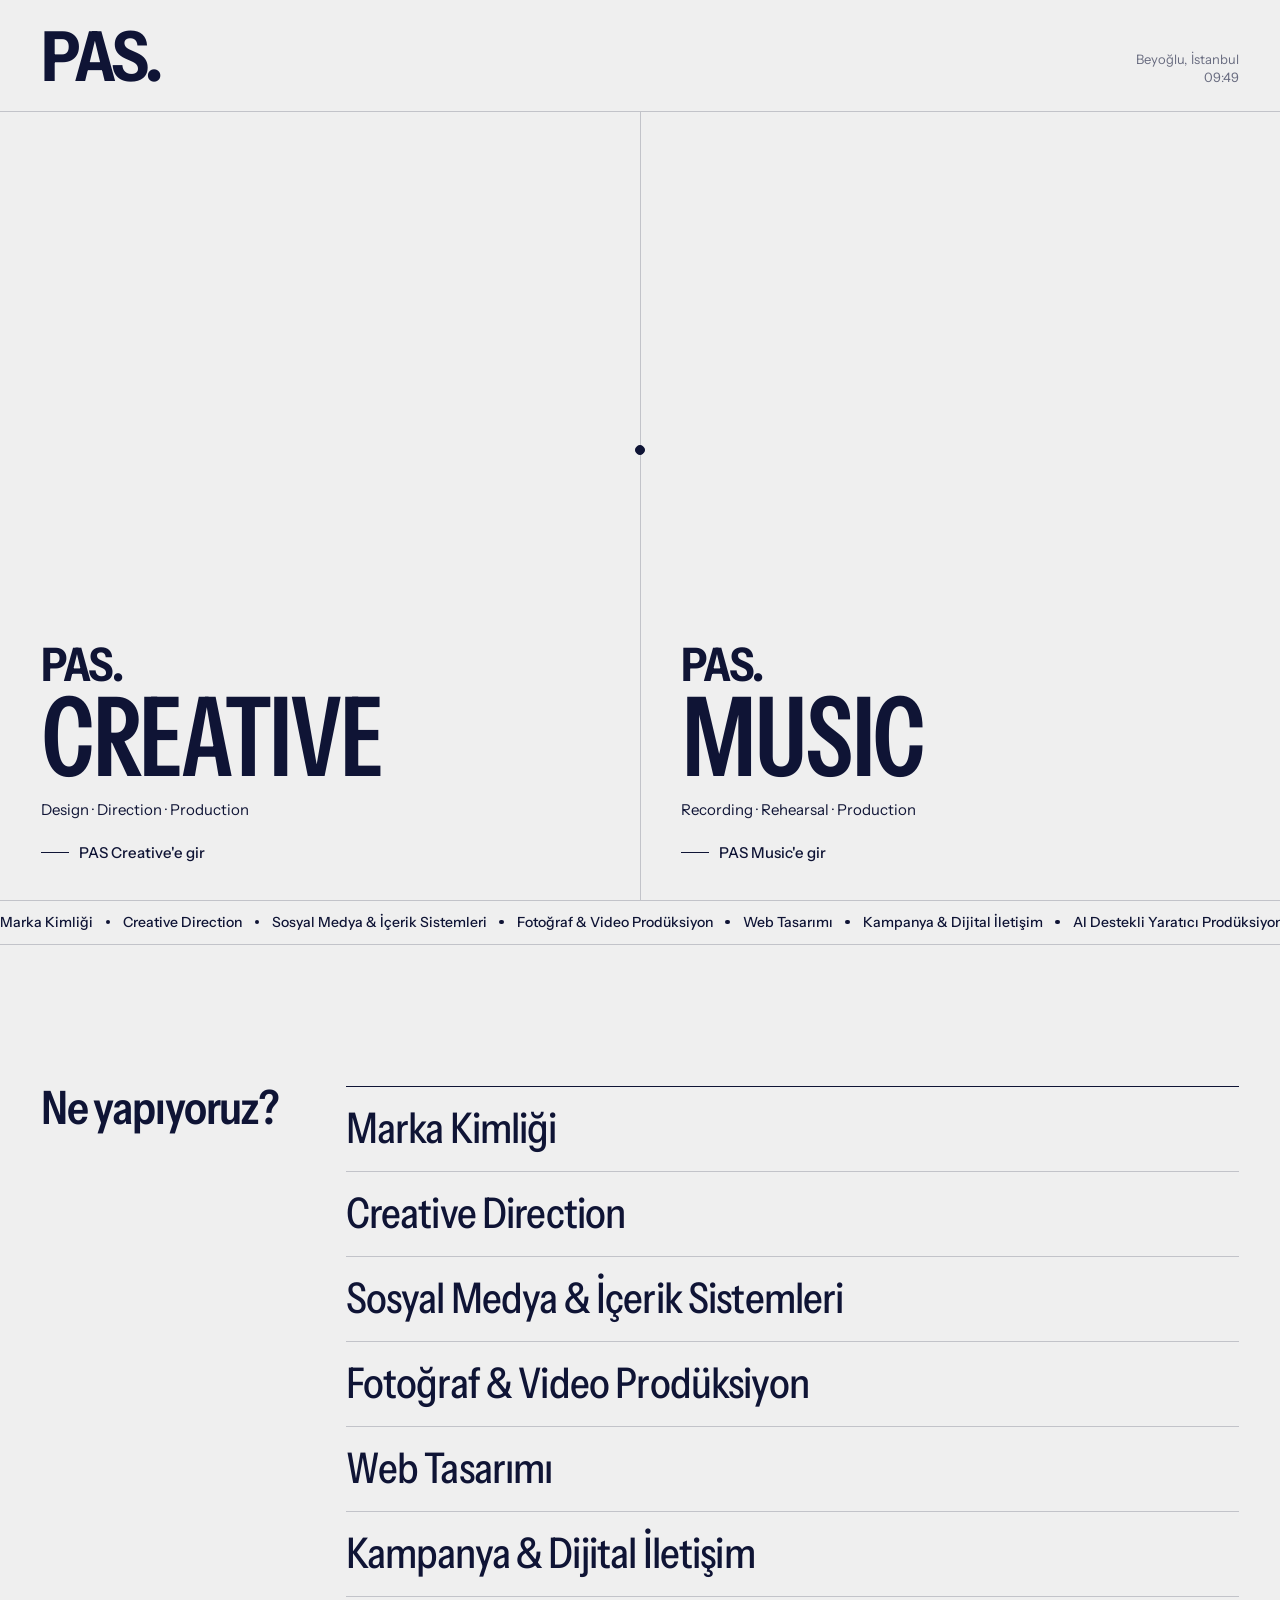
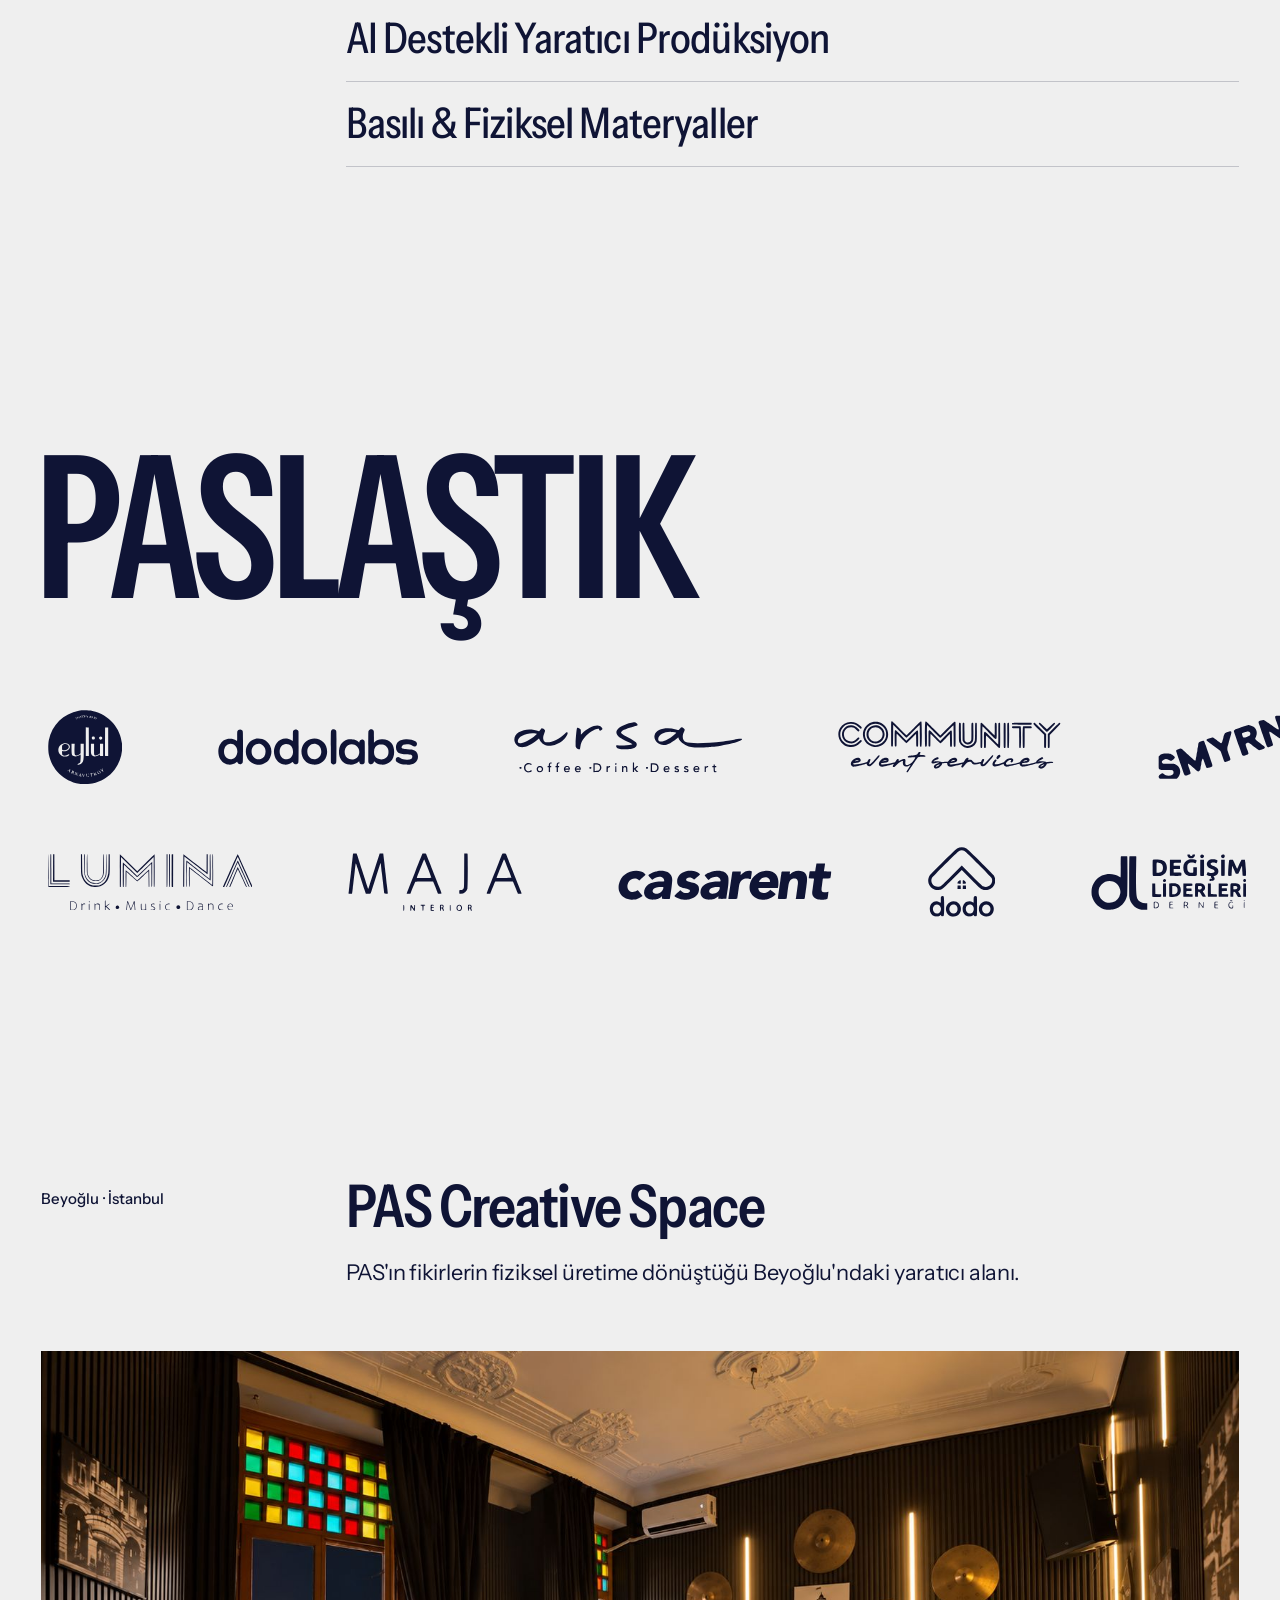
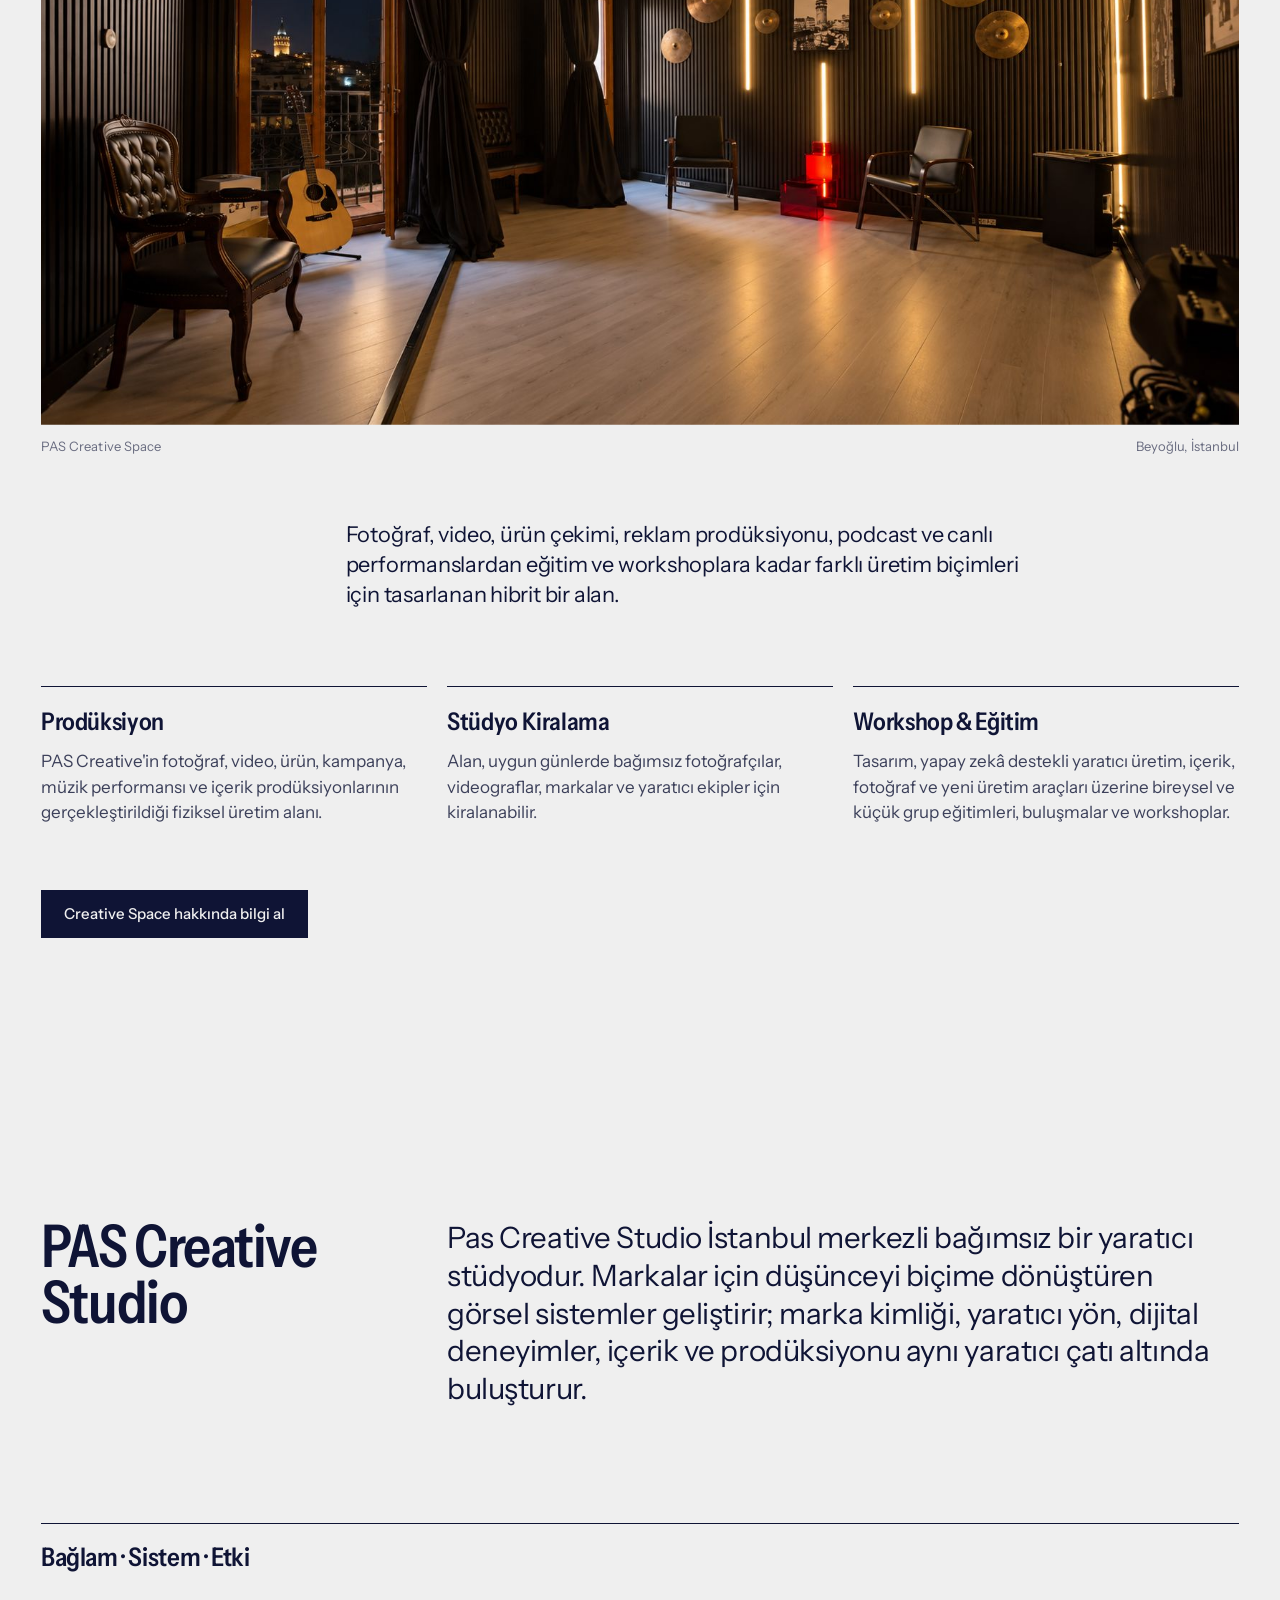
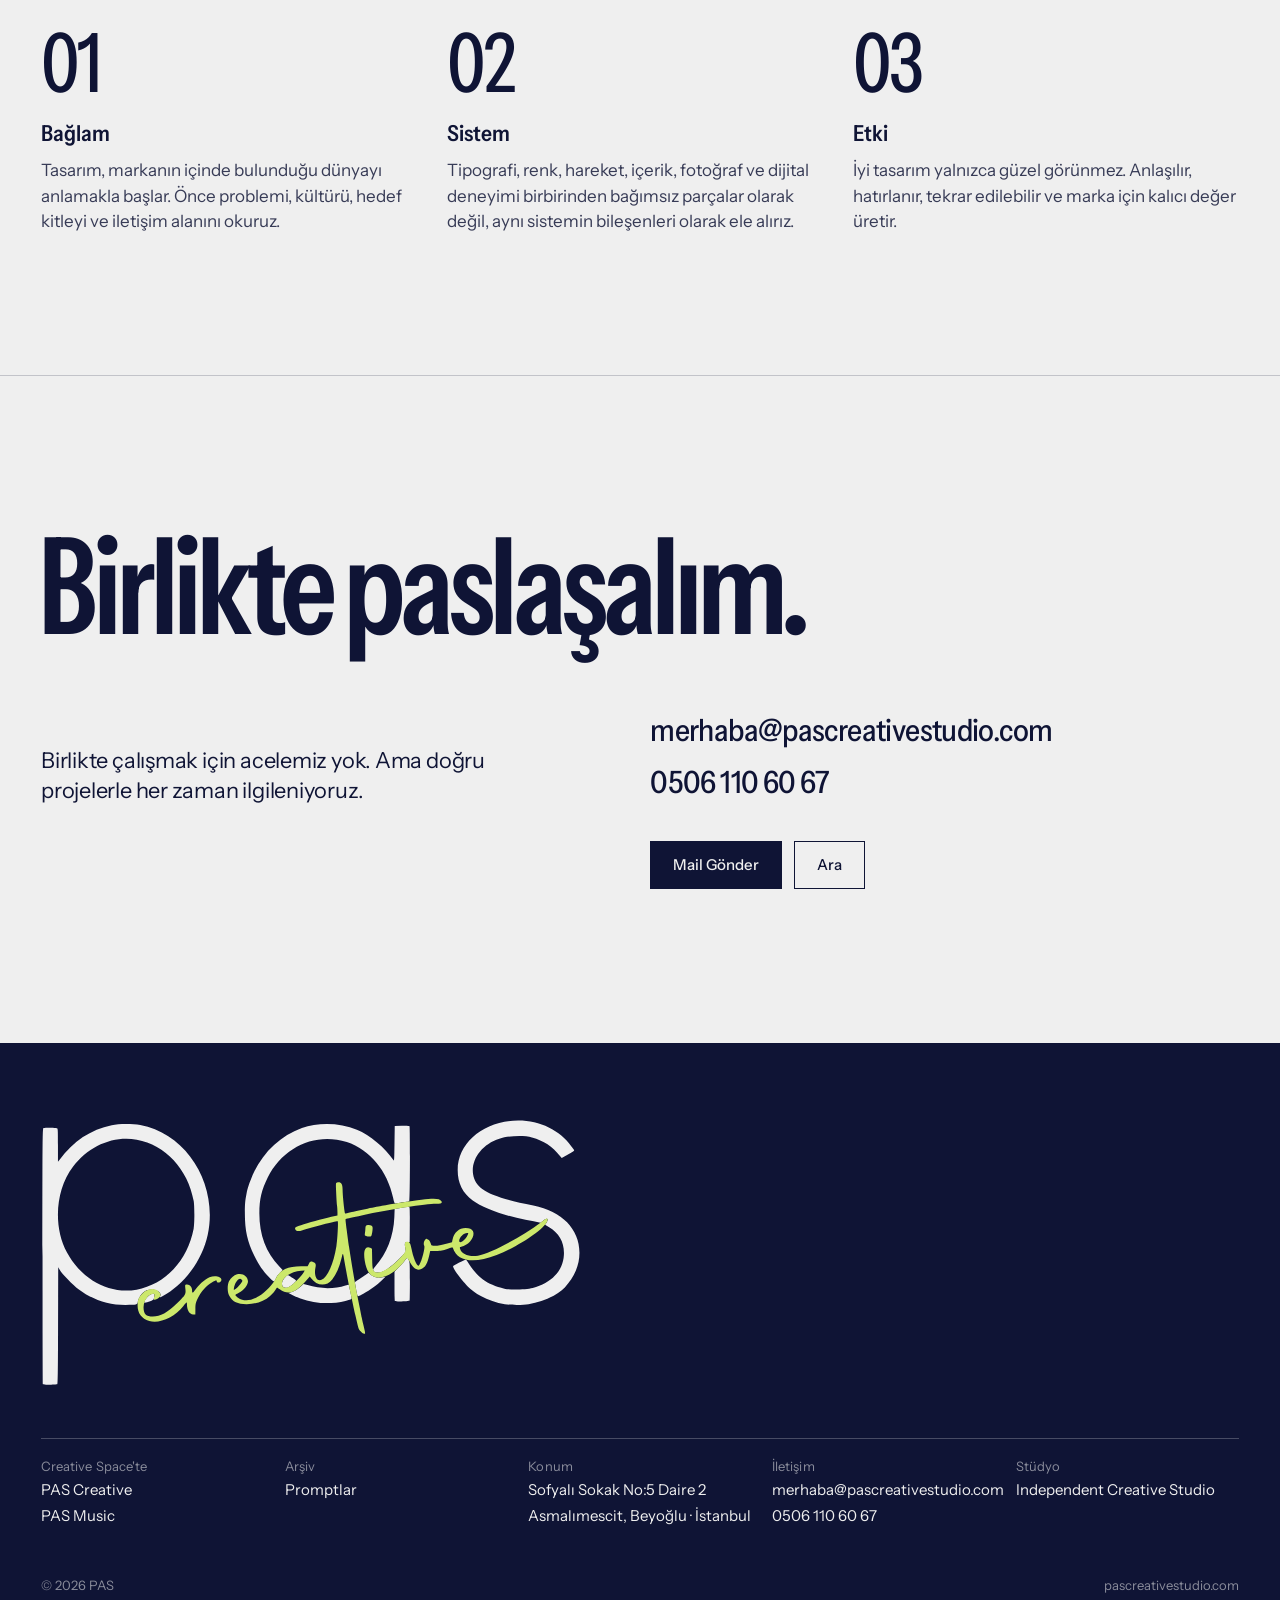
==== commit ad618f93: "Add files via upload" ====
--- a/index.html
+++ b/index.html
@@ -34,7 +34,7 @@
   --m:clamp(16px,3.2vw,44px); --gut:clamp(12px,1.6vw,24px);
   --ease:cubic-bezier(.7,0,.2,1); --ease-out:cubic-bezier(.2,.7,.1,1);
   --f:"Instrument Sans","Helvetica Neue",Helvetica,Arial,sans-serif;
-  --head:64px;
+  --head:72px;
 }
 *,*::before,*::after{box-sizing:border-box}
 html{-webkit-text-size-adjust:100%;text-size-adjust:100%}
@@ -225,9 +225,9 @@
 .head{position:fixed;top:0;left:0;right:0;z-index:50;height:var(--head);display:flex;align-items:center;justify-content:space-between;
   padding:0 var(--m);background:var(--bg);transition:box-shadow .3s}
 .head.is-scrolled{box-shadow:0 1px 0 var(--rule)}
-.head-brand{display:flex;align-items:baseline;gap:10px}
-.head-brand .wordmark{font-size:28px}
-.head-brand span.meta{color:var(--ink)}
+.head-brand{display:flex;align-items:center}
+.brand-logo{display:block;width:clamp(92px,8.6vw,110px);height:auto}
+.mnav .brand-logo,.foot .brand-logo{--l1:#efefef}
 .nav{display:flex;gap:clamp(14px,1.8vw,30px);font-size:15px;font-weight:500}
 .nav a{position:relative;padding:6px 0}
 .nav a::after{content:"";position:absolute;left:50%;bottom:-2px;width:6px;height:6px;margin-left:-3px;border-radius:50%;background:var(--ink);transform:scale(0);transition:transform .35s var(--ease-out)}
@@ -417,7 +417,7 @@
 
 /* footer */
 .foot{background:var(--ink);color:var(--bg);padding:clamp(48px,6vw,88px) var(--m) 28px}
-.foot .wordmark{font-size:clamp(84px,19vw,340px);letter-spacing:-.05em;line-height:.8;margin-left:-.04em}
+.foot .brand-logo{width:clamp(230px,44vw,540px)}
 .foot-grid{margin-top:clamp(36px,4vw,64px);border-top:1px solid rgba(239,239,239,.25);padding-top:18px;row-gap:28px;font-size:15px}
 .foot-grid{grid-template-columns:repeat(5,minmax(0,1fr))}
 .foot-grid > div{grid-column:auto;display:grid;gap:4px;align-content:start}
@@ -527,7 +527,7 @@
 <body>
 <div id="cursor" aria-hidden="true"></div>
 <div id="wipe" aria-hidden="true"><span class="wordmark">PAS.</span></div>
-<svg width="0" height="0" style="position:absolute" aria-hidden="true"><defs><symbol id="lg-eylul" viewBox="0 0 360 360"><path fill-rule="evenodd" d="M150.5 357.0C75.5 343.5 18.9 288.3 3.8 213.8C0.4 197.0 0.4 162.7 3.9 146.0C19.1 72.1 74.7 17.5 149.3 3.3C164.9 0.3 198.9 0.8 215.1 4.3C345.1 32.0 402.1 181.3 323.2 287.9C297.9 322.2 258.0 347.2 214.4 356.1C198.5 359.3 166.1 359.8 150.5 357.0ZM196.7 322.8C197.4 322.2 198.0 320.8 197.9 319.6C197.9 317.5 197.9 317.5 197.0 319.7C195.1 324.3 189.5 324.7 188.4 320.3C188.0 319.0 188.0 315.9 188.3 313.4C188.7 309.6 188.5 308.9 187.1 309.2C186.2 309.4 185.5 310.1 185.6 310.8C185.7 311.4 185.8 314.0 185.8 316.5C186.1 324.0 191.6 327.1 196.7 322.8ZM175.3 317.0C177.6 312.2 178.2 310.0 177.3 310.0C176.6 310.0 176.0 310.8 176.0 311.8C175.9 312.7 175.1 315.0 174.1 316.9L172.3 320.3L171.1 316.7C170.4 314.7 169.8 312.2 169.7 311.1C169.6 309.8 168.9 309.0 167.7 309.0C166.3 309.0 166.0 309.5 166.5 310.8C166.9 311.7 167.9 314.8 168.7 317.5C171.2 325.9 171.1 325.9 175.3 317.0ZM160.2 315.8C158.3 306.1 157.7 305.8 154.0 312.4C152.2 315.5 150.4 318.3 149.9 318.6C148.5 319.4 148.8 321.0 150.5 321.0C151.3 321.0 151.7 320.4 151.4 319.7C150.7 317.8 153.5 315.7 155.8 316.5C157.8 317.1 159.6 321.0 157.8 321.0C157.3 321.0 157.2 321.4 157.5 322.0C157.8 322.6 158.9 323.0 159.9 323.0C161.5 323.0 161.5 322.5 160.2 315.8ZM213.3 321.3C213.7 321.0 213.6 320.2 213.1 319.6C209.6 315.4 211.2 305.6 214.8 309.2C215.7 310.1 216.0 310.0 216.0 308.8C216.0 306.3 215.1 306.1 208.8 307.2C203.8 308.1 203.0 308.5 203.0 310.3C203.1 312.4 203.2 312.4 204.4 310.8C205.1 309.8 206.2 309.0 206.8 309.0C208.2 309.0 210.3 316.6 209.7 319.7C209.3 321.9 211.6 323.0 213.3 321.3ZM142.0 316.6C142.0 315.8 142.3 314.3 142.6 313.3C143.0 312.0 142.9 311.8 142.2 312.9C141.1 314.4 140.7 313.9 139.0 308.5C138.3 306.3 137.1 303.5 136.4 302.2C134.8 299.7 132.7 299.2 133.6 301.5C134.3 303.2 131.0 313.0 129.8 313.0C129.4 313.0 129.0 313.4 129.0 314.0C129.0 314.6 129.9 315.0 131.1 315.0C132.2 315.0 132.8 314.5 132.5 314.0C131.7 312.8 133.8 306.0 134.9 306.0C135.4 306.0 136.7 308.7 137.9 312.0C140.0 317.6 142.0 319.9 142.0 316.6ZM229.0 317.0C229.0 316.4 228.6 316.0 228.0 316.0C227.4 316.0 227.0 314.9 227.0 313.5C227.0 310.3 228.4 310.3 231.6 313.5C233.0 314.9 234.7 315.7 235.5 315.4C237.8 314.5 237.3 313.7 232.9 311.0C229.5 308.9 229.0 308.2 229.5 306.0C230.0 303.9 229.7 304.1 227.9 307.0L225.6 310.5L224.6 307.0C223.8 304.6 223.0 303.6 221.9 303.8C220.4 304.1 220.4 304.5 222.1 307.7C223.1 309.7 224.3 312.9 224.6 314.7C225.2 317.8 229.0 319.8 229.0 317.0ZM155.0 315.0C153.7 314.2 153.7 313.9 155.1 312.5C156.6 311.0 156.8 311.0 157.3 312.9C157.9 315.4 157.0 316.2 155.0 315.0ZM122.4 307.6C122.1 303.9 122.4 303.1 124.0 302.7C128.8 301.5 126.8 296.2 120.9 294.1C118.5 293.3 118.0 293.4 118.0 294.6C118.0 296.4 114.1 304.3 112.7 305.1C112.2 305.5 112.6 306.3 113.7 306.9C115.5 307.8 115.8 307.6 116.4 305.0C117.3 300.1 120.0 301.1 120.0 306.4C120.0 309.0 120.5 311.0 121.2 311.3C121.9 311.6 122.6 311.9 122.6 311.9C122.7 312.0 122.6 310.0 122.4 307.6ZM198.0 310.5C199.0 309.2 198.9 309.0 197.2 309.0C195.7 309.0 195.2 309.5 195.6 310.5C196.0 311.3 196.3 312.0 196.5 312.0C196.6 312.0 197.3 311.3 198.0 310.5ZM246.4 308.1C240.5 304.5 239.9 296.0 245.5 296.0C250.2 296.0 253.9 304.4 250.8 308.0C250.1 308.8 250.5 308.6 251.8 307.6C257.8 302.5 251.7 292.3 244.3 295.1C237.0 297.8 239.1 310.0 246.8 310.0C249.5 310.0 249.5 310.0 246.4 308.1ZM146.3 304.8C145.3 303.1 143.2 304.1 143.7 305.9C144.1 307.5 144.5 307.6 145.5 306.7C146.2 306.0 146.6 305.2 146.3 304.8ZM232.1 301.2C229.9 300.5 227.3 302.0 229.0 303.0C229.9 303.5 231.0 303.4 231.8 302.7C232.8 301.9 232.9 301.5 232.1 301.2ZM107.5 287.2C107.3 286.9 105.2 288.0 102.9 289.5C98.9 292.4 98.9 292.4 101.4 293.7C104.1 295.1 104.9 298.3 102.8 299.6C102.1 300.1 102.3 300.7 103.6 301.7C105.3 303.0 105.5 302.6 106.7 295.4C107.4 291.2 107.8 287.5 107.5 287.2ZM119.5 301.0C118.4 299.3 120.0 295.9 121.8 296.2C124.1 296.6 124.1 301.4 121.8 301.8C120.9 302.0 119.9 301.6 119.5 301.0ZM267.4 298.4C268.8 297.9 268.7 297.5 267.0 295.3C265.6 293.5 265.0 291.2 265.0 287.8C265.0 284.2 264.6 283.0 263.8 283.3C262.4 283.8 262.4 284.0 263.4 288.2C264.1 291.4 261.3 292.2 258.6 289.5C257.2 288.1 254.0 288.4 254.0 289.9C254.0 290.3 255.7 291.2 257.8 291.9C262.1 293.5 265.0 295.7 265.0 297.7C265.0 299.2 265.2 299.2 267.4 298.4ZM98.0 293.8C98.0 293.5 97.1 293.4 96.0 293.7C94.4 294.1 94.2 294.5 95.1 295.7C96.3 297.0 97.9 296.0 98.0 293.8ZM102.5 293.0C101.7 291.7 102.8 290.0 104.5 290.0C105.3 290.0 105.6 290.7 105.3 292.0C104.7 294.2 103.5 294.6 102.5 293.0ZM151.9 263.9C162.0 261.8 168.4 254.1 171.6 240.4C172.9 234.7 173.2 227.4 173.1 198.5L173.1 163.5L165.5 163.2L158.0 162.9L158.0 186.4L158.0 209.9L154.3 212.9C146.0 219.7 135.2 222.2 131.1 218.1C128.5 215.5 127.5 201.7 128.5 179.9L129.2 163.0L121.6 163.0L114.0 163.0L114.0 186.2C114.1 215.4 115.1 218.8 124.5 223.1C131.8 226.5 142.3 225.0 151.5 219.4C154.7 217.5 157.4 216.0 157.6 216.0C159.2 216.0 157.8 249.9 156.2 252.9C154.4 256.3 149.0 260.0 145.9 260.0C143.3 260.0 141.3 262.9 143.1 264.1C144.9 265.2 145.9 265.2 151.9 263.9ZM97.0 222.2C101.4 220.0 102.6 218.9 102.8 216.7C103.2 213.5 101.8 213.3 98.0 216.0C90.4 221.4 77.8 222.7 71.9 218.7C68.5 216.4 68.5 216.4 68.2 207.3L67.9 198.2L72.2 199.2C88.1 202.8 105.9 191.7 106.0 178.1C106.1 159.7 78.0 154.4 61.1 169.6C44.5 184.5 47.0 211.1 65.9 221.4C75.5 226.6 87.4 226.9 97.0 222.2ZM236.8 223.2C240.0 222.1 244.8 219.9 247.3 218.1L252.0 214.9L252.0 219.0C252.0 223.0 252.0 223.0 259.5 223.0L267.0 223.0L267.0 193.0L267.0 163.0L259.5 163.0L252.0 163.0L252.0 186.4L252.0 209.8L248.1 212.9C242.4 217.4 236.2 220.0 230.8 220.0C222.9 220.0 222.9 219.7 223.0 189.1L223.1 163.0L215.5 163.0L208.0 163.0L207.9 179.2C207.6 204.2 208.0 210.1 210.0 214.5C214.2 224.1 223.7 227.2 236.8 223.2ZM197.8 153.8L197.5 84.5L190.2 84.2L183.0 83.9L183.0 153.5L183.0 223.0L190.5 223.0L198.0 223.0L197.8 153.8ZM291.5 153.5L291.5 84.5L284.0 84.5L276.5 84.5L276.2 152.5C276.1 189.9 276.2 221.1 276.5 221.8C276.8 222.7 279.0 223.0 284.2 222.8L291.5 222.5L291.5 153.5ZM70.2 194.0C68.1 193.1 68.0 192.5 68.0 183.0C68.0 171.2 68.7 169.5 74.3 166.9C92.7 158.6 109.5 175.9 95.7 189.1C90.3 194.3 77.2 196.8 70.2 194.0ZM225.2 141.2C227.5 139.3 227.6 133.2 225.4 130.2C223.6 127.5 217.0 127.1 214.6 129.6C207.1 137.0 217.3 148.1 225.2 141.2ZM257.7 143.0C265.9 140.1 263.8 128.0 255.1 128.0C246.8 128.0 244.2 140.1 251.9 142.9C253.3 143.4 254.5 143.9 254.6 143.9C254.7 144.0 256.1 143.5 257.7 143.0ZM233.9 42.2C234.6 40.2 235.4 37.9 235.6 37.2C235.9 36.6 235.7 36.0 235.2 36.0C234.4 36.0 231.0 43.9 231.0 45.7C231.0 47.5 233.0 45.2 233.9 42.2ZM138.3 43.8C137.7 43.1 136.7 40.8 136.0 38.7C135.4 36.7 134.4 35.2 133.9 35.5C133.4 35.9 133.7 37.4 134.5 39.0C135.3 40.6 136.0 42.6 136.0 43.5C136.0 44.3 136.7 45.0 137.6 45.0C138.8 45.0 139.0 44.6 138.3 43.8ZM228.2 41.4C227.9 39.8 228.3 38.5 229.1 37.9C231.0 36.8 229.1 33.6 226.3 33.2C224.6 33.0 223.9 33.8 222.7 37.4C220.7 43.1 221.9 44.4 224.1 38.8C225.9 34.2 228.0 32.6 228.0 35.9C228.0 37.1 227.6 38.0 227.0 38.0C226.4 38.0 226.0 39.4 226.0 41.0C226.0 42.9 226.5 44.0 227.4 44.0C228.3 44.0 228.6 43.2 228.2 41.4ZM145.4 40.7C146.7 38.7 145.1 33.9 143.0 33.2C141.8 32.8 141.7 33.0 142.8 34.1C143.4 34.8 144.0 36.0 144.0 36.7C144.0 38.9 141.0 38.2 140.0 35.8C139.0 33.5 139.0 33.5 139.3 36.0C139.4 37.9 140.2 38.6 142.4 39.0C145.3 39.5 145.3 39.5 143.4 41.4C142.3 42.6 142.1 43.1 142.9 42.9C143.7 42.6 144.8 41.6 145.4 40.7ZM153.0 36.6C153.0 34.7 152.4 32.7 151.6 32.1C150.4 31.1 150.3 31.5 151.1 35.0C151.6 37.3 151.7 39.6 151.4 40.2C151.0 40.9 151.2 41.0 151.8 40.6C152.5 40.2 153.0 38.4 153.0 36.6ZM214.0 37.9C214.0 36.3 214.4 36.0 216.0 36.5C217.1 36.9 218.0 36.7 218.0 36.1C218.0 35.5 217.3 35.0 216.4 35.0C215.2 35.0 214.9 34.4 215.4 32.5C215.9 30.7 215.6 30.0 214.5 30.0C213.5 30.0 213.0 31.0 213.0 33.1C213.0 34.8 212.5 37.0 212.0 38.1C211.2 39.6 211.3 40.0 212.5 40.0C213.4 40.0 214.0 39.1 214.0 37.9ZM160.8 35.4C160.6 34.3 159.5 33.4 158.2 33.2C155.6 32.8 155.3 31.5 157.8 30.1C159.3 29.2 159.3 29.1 157.2 29.0C155.5 29.0 155.0 29.6 155.0 31.5C155.0 33.3 155.5 34.0 157.0 34.0C158.5 34.0 159.0 34.7 159.0 36.7C159.0 38.7 159.3 39.1 160.1 38.3C160.7 37.7 161.0 36.4 160.8 35.4ZM204.2 36.5C203.9 34.7 204.2 34.0 205.3 34.0C207.6 34.0 208.4 35.9 206.8 37.7C205.7 39.1 205.7 39.2 207.0 38.8C207.8 38.5 208.5 37.2 208.6 35.9C208.6 34.5 208.9 32.9 209.4 32.2C210.2 30.9 209.4 29.0 208.0 29.0C207.6 29.0 207.4 29.9 207.7 31.1C208.2 32.8 207.9 33.1 206.4 32.8C205.1 32.5 204.6 31.7 204.7 30.2C205.2 25.9 203.2 28.1 202.3 33.0C201.3 38.1 201.5 39.0 203.5 39.0C204.3 39.0 204.5 38.0 204.2 36.5ZM169.9 33.9C168.9 29.4 169.3 27.8 171.5 28.7C172.3 29.0 173.0 28.7 173.0 28.0C173.0 27.1 171.9 26.9 168.8 27.5C166.4 27.9 163.7 28.2 162.8 28.2C161.7 28.2 161.3 28.7 161.7 29.5C162.1 30.6 162.7 30.7 164.0 30.0C167.3 28.2 168.0 28.9 168.0 33.5C168.0 36.7 168.4 38.0 169.4 38.0C170.5 38.0 170.6 37.2 169.9 33.9ZM148.2 34.4C147.9 32.7 147.4 32.2 146.7 32.9C145.6 34.0 146.4 37.0 147.8 37.0C148.3 37.0 148.5 35.8 148.2 34.4ZM178.0 34.4C178.0 32.5 178.4 31.9 179.5 32.4C180.4 32.7 181.0 32.4 181.0 31.5C181.0 30.6 180.4 30.3 179.5 30.6C178.6 31.0 178.0 30.6 178.0 29.7C178.0 28.8 179.0 27.9 180.2 27.7C181.8 27.4 181.3 27.2 179.0 27.1C175.5 27.0 175.5 27.0 175.8 32.0C176.2 37.1 178.0 39.1 178.0 34.4ZM194.0 33.2C194.0 31.1 193.8 30.8 193.0 32.0C192.1 33.3 191.9 33.3 191.1 32.0C188.8 28.3 187.2 26.8 186.1 27.1C185.4 27.4 186.3 29.1 188.5 31.5C190.4 33.7 192.0 35.9 192.0 36.3C192.0 36.8 192.4 36.8 193.0 36.5C193.6 36.2 194.0 34.7 194.0 33.2Z"/></symbol><symbol id="lg-lumina" viewBox="0 0 1307 360"><path fill-rule="evenodd" d="M142.0 358.8C142.0 358.6 141.9 345.9 141.9 330.5L141.8 302.5L150.0 302.2C171.8 301.4 182.8 309.6 183.8 327.1C184.6 341.0 180.7 350.1 171.3 356.0C166.8 358.9 166.2 359.0 154.3 359.0C147.5 359.0 142.0 358.9 142.0 358.8ZM214.3 357.4C214.0 356.5 214.0 352.1 214.3 347.7C214.6 343.2 214.5 334.8 214.0 329.0C213.3 321.1 213.3 318.4 214.3 317.8C216.4 316.5 217.0 316.9 217.7 320.0C218.3 323.3 219.4 323.9 220.4 321.4C222.3 316.3 237.1 314.9 237.8 319.8C238.1 321.8 237.8 321.9 233.1 321.3C221.1 319.9 219.0 323.2 219.0 343.5C219.0 358.4 218.9 359.0 217.0 359.0C215.9 359.0 214.7 358.3 214.3 357.4ZM260.8 339.3C260.6 322.9 260.8 319.3 262.0 318.2C264.9 315.7 265.2 317.9 265.2 338.0C265.2 358.0 265.2 358.5 263.2 358.8C261.1 359.1 261.1 358.7 260.8 339.3ZM297.8 338.8C297.4 319.0 297.7 316.5 300.5 317.3C301.1 317.5 301.6 318.6 301.8 319.8C302.2 322.4 303.3 322.6 305.0 320.5C306.9 318.2 315.9 315.9 320.0 316.6C330.7 318.6 332.1 321.8 331.8 342.7C331.5 357.7 331.4 358.5 329.5 358.5C327.6 358.5 327.5 358.0 327.9 342.8C328.2 327.1 328.2 327.1 325.2 324.0C321.1 320.0 311.4 319.6 305.9 323.3C302.5 325.6 302.5 325.6 302.2 342.3C302.0 357.8 301.8 359.0 300.1 359.0C298.4 359.0 298.2 357.7 297.8 338.8ZM363.9 358.8C363.9 358.6 363.8 344.9 363.7 328.2C363.5 298.0 363.5 298.0 365.8 298.0C368.0 298.0 368.0 298.0 368.0 316.1C368.0 336.8 367.1 336.3 381.5 324.3C386.3 320.2 389.9 318.0 391.5 318.0C395.7 318.0 394.4 319.6 384.0 327.2L374.0 334.4L385.5 346.0C397.8 358.3 398.3 359.0 394.6 359.0C392.9 359.0 389.1 355.9 381.4 348.0C375.4 341.9 369.9 337.0 369.2 337.0C368.1 337.0 367.9 339.4 368.1 347.8C368.4 358.1 368.3 358.5 366.2 358.8C365.0 359.0 364.0 359.0 363.9 358.8ZM500.0 358.0C500.0 357.5 501.1 347.7 502.5 336.3C503.8 324.9 505.1 312.6 505.2 309.0C505.5 302.7 505.6 302.5 508.3 302.2C511.5 301.8 510.7 300.0 521.0 329.5C525.0 341.1 528.6 350.8 529.0 351.2C529.3 351.6 531.4 347.4 533.7 341.7C536.0 336.1 539.9 326.6 542.5 320.5C545.0 314.4 547.5 307.9 547.9 306.0C548.5 303.0 549.0 302.5 551.5 302.5C554.8 302.5 554.3 299.3 558.1 353.5C558.5 357.9 558.3 358.5 556.4 358.8C554.4 359.1 554.3 358.4 553.1 338.8C552.4 327.6 551.5 316.7 551.1 314.5L550.3 310.5L548.6 314.2C544.2 324.2 532.2 353.8 531.6 356.2C530.8 359.7 527.4 360.0 526.5 356.8C524.5 349.7 509.4 309.0 508.8 309.0C508.3 309.0 508.0 311.1 508.0 313.8C508.0 316.4 507.1 327.1 506.0 337.5C504.9 347.9 504.0 357.1 504.0 357.8C504.0 358.4 503.1 359.0 502.0 359.0C500.9 359.0 500.0 358.6 500.0 358.0ZM596.4 356.5C593.8 352.6 593.2 347.5 593.3 332.5C593.5 318.8 593.5 318.5 595.8 318.2C598.0 317.9 598.0 317.9 598.0 333.3C598.0 350.2 598.9 354.6 602.7 356.1C606.7 357.6 614.2 357.1 618.8 355.0L623.0 353.1L623.0 335.5C623.0 318.7 623.1 318.0 625.0 318.0C626.9 318.0 627.0 318.7 627.0 334.8C627.0 344.0 627.3 353.2 627.6 355.2C628.2 358.6 628.0 359.0 626.2 359.0C625.1 359.0 624.0 358.4 623.7 357.8C623.4 356.8 622.8 356.8 621.1 357.8C619.8 358.5 615.1 359.0 608.5 359.0C598.5 359.0 598.0 358.9 596.4 356.5ZM657.0 356.9C657.0 355.0 657.4 354.9 661.8 355.7C674.9 357.9 681.0 355.9 681.0 349.1C681.0 345.5 678.0 342.9 669.7 339.5C649.0 330.9 657.3 313.1 679.9 317.6C682.0 318.1 683.0 318.8 683.0 320.1C683.0 321.7 682.3 321.9 674.8 321.3C665.7 320.7 662.0 322.5 662.0 327.3C662.0 330.8 663.0 331.6 672.2 336.0C684.6 341.9 688.1 348.0 683.3 355.0C680.7 358.8 680.2 359.0 668.2 359.0C657.6 359.0 657.0 358.9 657.0 356.9ZM713.8 338.8C713.6 327.6 713.5 318.4 713.5 318.4C713.5 318.3 714.5 317.9 715.8 317.6C718.0 316.9 718.0 316.9 718.0 337.9C718.0 358.1 717.9 359.0 716.1 359.0C714.2 359.0 714.1 358.0 713.8 338.8ZM756.2 356.4C745.0 347.5 745.9 329.4 758.0 320.5C764.7 315.6 778.0 314.9 778.0 319.5C778.0 321.6 777.7 321.7 771.2 321.3C760.0 320.5 753.0 327.1 753.0 338.3C753.0 350.4 760.5 357.4 772.7 356.9C776.5 356.7 779.7 357.0 780.0 357.5C780.3 358.1 776.4 358.6 770.0 358.8C760.0 359.0 759.3 358.9 756.2 356.4ZM888.0 330.5L888.0 302.0L896.5 302.0C918.8 302.0 928.9 309.7 929.8 327.6C930.5 341.2 926.6 350.2 917.2 356.1C912.8 358.9 912.2 359.0 900.3 359.0L888.0 359.0L888.0 330.5ZM960.1 356.4C955.7 350.8 958.4 340.9 965.3 337.7C969.5 335.7 977.7 334.0 983.3 334.0C987.3 334.0 987.3 334.0 986.6 329.8C985.4 322.4 983.7 321.5 971.0 321.5C961.3 321.5 960.0 321.3 960.0 319.8C960.0 316.4 977.9 315.3 983.7 318.3C990.0 321.6 990.5 323.5 990.5 342.2C990.5 357.5 990.3 359.0 988.8 359.0C987.8 359.0 987.0 358.3 987.0 357.4C987.0 356.0 986.8 356.0 984.8 357.4C983.1 358.6 980.0 359.0 972.4 359.0C962.5 359.0 962.1 358.9 960.1 356.4ZM1023.9 358.2C1023.8 357.8 1023.8 351.4 1023.9 344.0C1024.0 336.6 1023.6 327.7 1023.2 324.3C1022.5 319.3 1022.7 318.0 1023.8 317.5C1026.2 316.6 1026.8 316.9 1027.4 319.5C1028.1 322.1 1028.1 322.1 1032.8 319.3C1041.2 314.4 1051.3 315.9 1055.7 322.7C1058.7 327.3 1058.4 358.4 1055.3 358.8C1053.2 359.1 1053.2 359.0 1053.3 342.5C1053.5 325.8 1053.5 325.8 1050.7 323.4C1046.7 320.0 1036.9 319.9 1031.9 323.3C1028.5 325.6 1028.5 325.6 1028.2 342.3C1028.0 358.2 1027.9 359.0 1026.0 359.0C1024.9 359.0 1023.9 358.7 1023.9 358.2ZM1095.2 356.4C1083.5 347.2 1086.1 325.5 1099.6 318.9C1107.5 315.1 1119.1 315.9 1117.5 320.2C1117.0 321.4 1115.6 321.6 1110.2 321.3C1099.5 320.5 1093.0 326.2 1092.2 336.8C1091.2 350.1 1098.9 357.7 1112.6 356.8C1118.4 356.4 1120.0 356.6 1120.0 357.7C1120.0 358.7 1117.6 359.0 1109.2 359.0C1099.2 359.0 1098.3 358.8 1095.2 356.4ZM1155.4 357.1C1148.8 353.1 1145.3 340.7 1148.0 330.9C1153.7 310.4 1181.8 311.5 1182.4 332.2L1182.5 337.5L1166.8 337.8C1148.9 338.1 1149.0 338.0 1152.9 346.5C1156.6 354.7 1162.3 357.5 1174.4 356.8C1179.2 356.6 1181.0 356.8 1181.0 357.8C1181.0 360.0 1159.2 359.4 1155.4 357.1ZM164.1 355.9C173.3 353.1 179.0 344.9 179.8 333.4C181.0 314.7 172.5 306.0 153.1 306.0L146.0 306.0L146.0 331.5L146.0 357.0L153.1 357.0C157.1 357.0 162.0 356.5 164.1 355.9ZM910.1 355.9C919.5 353.0 925.1 344.9 925.8 332.9C926.9 314.5 918.4 306.0 899.1 306.0L892.0 306.0L892.0 331.5L892.0 357.0L899.1 357.0C903.1 357.0 908.0 356.5 910.1 355.9ZM983.7 354.4C986.2 352.5 986.5 351.6 986.8 345.1L987.1 338.0L981.7 338.0C966.4 338.0 957.0 347.0 964.4 354.5C967.9 358.0 979.0 357.9 983.7 354.4ZM436.7 349.9C426.2 341.7 437.1 324.4 449.0 330.5C455.8 334.0 457.4 343.7 452.1 349.1C448.3 352.8 440.8 353.2 436.7 349.9ZM824.4 348.6C816.7 340.9 822.1 328.0 833.0 328.0C840.8 328.0 847.0 335.9 844.9 343.3C842.5 352.2 831.0 355.2 824.4 348.6ZM1177.7 330.3C1176.0 315.3 1152.0 317.3 1152.0 332.5C1152.0 335.0 1152.0 335.0 1165.1 335.0L1178.3 335.0L1177.7 330.3ZM261.4 307.6C260.3 304.7 261.4 302.5 264.0 302.5C266.1 302.5 266.5 303.0 266.5 305.5C266.5 308.9 262.5 310.5 261.4 307.6ZM714.2 307.3C712.9 304.9 714.5 302.0 717.1 302.0C719.5 302.0 720.7 304.7 719.3 306.9C717.8 309.2 715.3 309.4 714.2 307.3ZM1.5 209.8C0.5 207.1 1.5 1.5 2.5 1.5C3.2 1.5 3.7 36.3 4.0 103.0L4.5 204.5L71.5 205.0C138.5 205.5 138.5 205.5 138.5 208.0C138.5 210.5 138.5 210.5 70.2 210.8C16.1 211.0 1.8 210.8 1.5 209.8ZM287.5 209.4C253.7 204.2 230.3 182.9 216.6 144.9C211.0 129.4 210.5 121.7 210.5 58.0L210.5 1.5L214.0 1.5L217.5 1.5L218.1 59.0C218.7 117.5 219.0 122.3 223.0 137.5C231.2 168.6 253.9 192.4 282.0 199.6C292.7 202.3 320.8 202.3 329.5 199.7C348.7 193.7 362.5 182.0 372.1 163.7C377.9 152.6 380.9 143.4 385.2 123.5C385.9 120.4 386.5 96.2 386.9 60.0L387.5 1.5L391.0 1.5L394.5 1.5L394.8 56.0C395.1 114.5 394.5 126.8 390.5 142.7C378.4 190.4 337.2 217.1 287.5 209.4ZM459.7 210.3C458.8 209.5 458.8 2.0 459.6 2.0C459.9 2.0 485.0 26.5 515.3 56.5L570.5 110.9L625.5 56.0C655.8 25.7 680.8 1.0 681.3 1.0C681.7 1.0 681.9 48.1 681.8 105.8C681.5 210.5 681.5 210.5 679.0 210.5C676.5 210.5 676.5 210.5 676.0 114.5L675.5 18.5L636.0 57.4C614.3 78.9 590.6 102.2 583.4 109.2L570.4 122.1L518.4 70.7L466.5 19.3L466.2 114.3C466.0 188.9 465.7 209.6 464.7 210.2C463.2 211.2 460.6 211.2 459.7 210.3ZM479.2 210.4C477.6 209.7 477.4 54.0 479.0 54.0C479.5 54.0 497.7 71.0 519.2 91.8C540.8 112.6 561.2 132.2 564.6 135.3L570.6 141.0L614.1 99.4C638.0 76.5 659.4 55.9 661.8 53.7L666.0 49.6L666.0 129.8C666.0 210.0 666.0 210.0 663.5 210.0C661.0 210.0 661.0 210.0 661.0 136.0C661.0 95.3 660.7 62.0 660.2 62.1C659.8 62.1 639.5 81.6 615.0 105.4C571.7 147.6 570.5 148.7 568.5 147.1C567.3 146.2 548.5 128.2 526.7 107.0C504.8 85.8 486.5 68.4 486.0 68.2C485.4 68.0 484.9 93.7 484.8 139.2C484.5 209.7 484.5 210.5 482.5 210.7C481.4 210.8 479.9 210.6 479.2 210.4ZM496.7 210.4C495.8 209.4 495.8 104.2 496.8 103.7C497.2 103.4 507.4 112.2 519.5 123.2C531.6 134.3 547.9 149.1 555.8 156.2L570.1 169.2L579.8 160.3C585.1 155.5 602.3 139.6 618.0 125.0L646.5 98.6L647.4 153.9C648.3 210.1 648.1 213.5 644.8 210.2C643.8 209.2 643.4 197.2 643.0 160.0C642.7 133.2 642.3 110.9 642.0 110.6C641.7 110.3 626.8 123.6 609.0 140.1C568.6 177.5 570.6 175.9 567.7 173.3C566.5 172.2 557.4 164.1 547.5 155.3C537.6 146.5 523.2 133.6 515.5 126.7L501.5 114.1L501.0 162.3C500.6 204.7 500.3 210.5 499.0 210.8C498.1 210.9 497.1 210.8 496.7 210.4ZM758.7 210.4C758.3 210.0 758.0 162.9 758.0 105.8L758.0 2.0L761.0 2.0L764.0 2.0L763.8 106.2C763.5 210.3 763.5 210.5 761.5 210.8C760.3 211.0 759.1 210.8 758.7 210.4ZM774.7 210.4C774.3 210.0 774.0 162.9 774.0 105.8L774.0 2.0L777.0 2.0L780.0 2.0L779.8 106.2C779.5 210.3 779.5 210.5 777.5 210.8C776.3 211.0 775.1 210.8 774.7 210.4ZM791.2 209.7C790.3 208.6 790.1 182.8 790.2 105.4L790.5 2.5L795.3 2.2L800.0 1.9L799.8 106.2L799.5 210.5L795.9 210.8C793.7 211.0 791.9 210.6 791.2 209.7ZM1118.3 209.2C1118.5 208.3 1135.3 170.8 1155.5 126.0C1175.7 81.2 1196.6 34.8 1201.9 23.0C1207.6 10.3 1212.1 1.5 1212.9 1.5C1214.3 1.5 1216.6 6.4 1266.0 116.0C1281.0 149.3 1296.1 182.9 1299.7 190.8C1306.4 205.7 1307.3 210.3 1303.5 210.8C1302.4 210.9 1301.0 210.7 1300.4 210.3C1299.8 209.8 1280.0 166.4 1256.4 113.8C1232.8 61.1 1213.3 18.0 1213.0 18.0C1212.7 18.0 1193.1 61.4 1169.5 114.5L1126.6 211.0L1122.2 211.0C1118.5 211.0 1117.8 210.7 1118.3 209.2ZM1139.5 210.1C1138.9 209.0 1211.9 42.0 1213.0 42.0C1213.4 42.0 1216.0 47.1 1218.8 53.2C1221.6 59.4 1229.2 76.4 1235.8 91.0C1278.9 186.5 1289.0 209.2 1288.5 210.1C1286.7 213.0 1283.8 210.8 1280.8 204.2C1279.1 200.5 1263.4 165.6 1245.9 126.6C1228.4 87.7 1213.8 55.5 1213.5 55.2C1212.5 54.2 1212.9 53.4 1177.9 133.4C1159.7 175.3 1144.2 209.8 1143.6 210.2C1142.1 211.3 1140.2 211.2 1139.5 210.1ZM1159.8 210.5C1159.3 210.0 1162.4 202.2 1185.4 147.5C1190.7 134.8 1199.0 115.2 1203.8 103.8C1208.5 92.3 1212.7 83.0 1213.0 83.0C1213.3 83.0 1224.7 107.4 1238.4 137.3C1252.1 167.1 1265.3 195.7 1267.7 200.8C1271.4 208.8 1271.7 210.2 1270.3 210.7C1267.3 211.8 1266.0 209.6 1253.6 183.0C1246.9 168.4 1235.1 143.1 1227.5 126.8C1219.9 110.4 1213.4 97.0 1213.0 97.0C1212.6 97.0 1201.8 122.1 1189.0 152.8C1176.1 183.4 1165.2 209.1 1164.7 209.8C1163.7 211.0 1160.8 211.4 1159.8 210.5ZM864.1 160.3C864.2 132.9 864.6 86.1 864.9 56.3L865.5 2.1L930.5 52.2C966.2 79.7 999.5 105.3 1004.5 109.1L1013.5 115.9L1013.8 58.9L1014.0 2.0L1017.5 2.0L1021.0 2.0L1021.0 66.0C1021.0 126.8 1020.9 130.0 1019.2 129.0C1018.3 128.4 984.6 102.6 944.5 71.6L871.5 15.3L871.0 112.4L870.5 209.5L867.2 209.8L864.0 210.1L864.1 160.3ZM884.0 125.9C884.0 79.7 884.4 42.0 884.8 42.2C885.3 42.4 918.6 68.8 958.9 101.0C999.2 133.2 1032.6 159.7 1033.1 159.8C1033.6 160.0 1034.0 129.1 1034.0 81.1C1034.0 2.0 1034.0 2.0 1036.3 2.0C1038.7 2.0 1038.7 2.0 1039.3 49.3C1040.2 112.4 1040.2 170.0 1039.2 170.0C1038.8 170.0 1029.2 162.7 1017.9 153.8C1006.6 144.8 984.8 127.6 969.5 115.5C954.2 103.4 930.1 84.4 916.1 73.3C902.0 62.1 890.2 53.0 889.9 53.0C889.1 53.0 888.0 124.2 888.0 172.2C888.0 209.3 888.0 210.0 886.0 210.0C884.0 210.0 884.0 209.3 884.0 125.9ZM901.7 201.8C900.6 188.8 900.9 83.0 901.9 83.0C902.4 83.0 918.0 95.0 936.7 109.7C955.3 124.3 975.5 140.2 981.5 145.0C987.5 149.7 1005.2 163.6 1020.6 175.8C1036.1 188.0 1049.3 198.0 1049.9 198.0C1050.7 198.0 1051.0 171.0 1051.0 99.9C1051.0 1.9 1051.0 1.9 1053.2 2.2C1055.5 2.5 1055.5 2.5 1055.8 104.9C1055.9 161.3 1055.6 207.8 1055.2 208.2C1054.7 208.7 1037.7 195.9 1017.4 179.8C899.9 86.8 907.7 93.0 906.7 93.0C906.3 93.0 906.0 119.3 906.0 151.5C906.0 207.8 905.9 210.0 904.1 210.0C902.5 210.0 902.2 208.9 901.7 201.8ZM15.0 98.1C15.0 34.6 15.3 1.9 16.0 1.5C16.6 1.2 17.9 1.2 19.0 1.5C21.0 2.1 21.0 3.2 21.0 95.6L21.0 189.0L80.0 189.0C139.0 189.0 139.0 189.0 139.0 191.5C139.0 194.0 139.0 194.0 77.0 194.0L15.0 194.0L15.0 98.1ZM288.7 190.0C258.8 184.6 236.2 157.3 231.6 121.0C229.8 106.7 229.2 2.6 230.9 1.6C231.4 1.2 232.6 1.3 233.6 1.7C235.2 2.3 235.2 5.7 234.6 57.4C233.8 116.5 234.2 123.5 238.9 137.3C247.2 161.3 266.4 179.6 288.1 184.0C325.7 191.8 350.3 179.4 364.2 145.8C369.9 131.9 370.2 128.2 370.9 62.0C371.4 9.2 371.7 1.5 373.0 1.5C374.3 1.5 374.5 9.2 374.5 64.5C374.5 136.3 374.6 135.2 365.6 153.5C357.8 169.3 342.3 183.3 327.2 188.1C319.7 190.5 297.3 191.6 288.7 190.0ZM32.2 89.8L32.5 1.5L36.5 1.5L40.5 1.5L40.8 84.7L41.0 168.0L89.8 168.2L138.5 168.5L138.5 173.0L138.5 177.5L85.2 177.8L32.0 178.0L32.2 89.8ZM287.9 171.6C268.3 166.0 252.8 146.2 249.1 122.0C247.2 109.8 248.0 1.5 250.0 1.5C251.3 1.5 251.6 9.1 252.1 61.5C252.6 118.6 252.7 121.9 254.7 129.2C261.5 153.6 280.5 169.0 303.8 169.0C324.3 169.0 337.3 161.4 345.5 144.7C352.2 131.0 352.3 130.3 352.9 62.5C353.5 2.4 353.5 1.5 355.5 1.5C357.5 1.5 357.5 2.3 357.8 55.5C358.0 90.8 357.7 112.9 357.0 119.5C354.2 144.3 344.2 161.0 327.0 169.3C320.8 172.3 319.9 172.4 306.5 172.7C297.1 172.8 291.0 172.5 287.9 171.6Z"/></symbol><symbol id="lg-dodolabs" viewBox="0 0 1800 324"><path fill-rule="evenodd" d="M91.5 320.0C51.8 313.8 17.3 281.2 7.1 240.3C-1.4 206.2 1.5 171.8 15.2 144.5C35.0 105.0 64.4 86.5 107.0 86.6C131.2 86.6 147.9 91.8 163.9 104.0C172.4 110.6 172.0 112.6 172.0 66.3C172.0 41.3 172.4 24.1 173.0 21.8C177.9 4.3 201.9 -2.1 215.8 10.4C225.2 18.9 224.5 7.0 224.5 160.0C224.5 295.5 224.5 295.5 222.1 300.8C212.4 322.3 181.9 321.6 173.6 299.8C171.4 293.8 171.3 293.8 162.1 301.2C143.3 316.3 115.5 323.7 91.5 320.0ZM341.5 319.0C285.4 307.2 249.8 261.9 249.9 202.5C250.0 148.0 281.8 104.5 332.7 89.4C361.0 81.0 404.4 88.0 430.0 105.1C483.1 140.7 496.4 218.0 459.0 273.6C435.3 308.7 385.0 328.1 341.5 319.0ZM593.2 320.0C511.5 308.5 474.2 197.3 528.0 125.1C559.0 83.5 617.5 73.1 660.7 101.6C666.1 105.1 671.0 107.8 671.7 107.6C672.6 107.2 673.0 97.0 673.2 64.3C673.5 22.6 673.6 21.4 675.7 17.5C685.6 -0.9 712.5 -1.0 722.3 17.4C724.5 21.5 724.5 21.5 724.5 160.0C724.5 298.5 724.5 298.5 721.8 303.1C710.6 322.2 683.9 320.8 675.0 300.8C672.2 294.4 671.7 294.3 666.2 298.8C645.6 316.0 619.3 323.7 593.2 320.0ZM851.5 320.0C792.4 313.8 750.0 264.8 750.0 202.5C750.0 150.7 782.5 104.9 828.7 91.5C916.9 65.9 993.0 132.6 979.4 223.8C970.2 286.0 916.1 326.7 851.5 320.0ZM1178.3 320.0C1135.5 314.6 1107.3 289.8 1092.1 244.4C1082.5 215.8 1087.9 166.4 1103.5 139.8C1115.3 119.6 1139.9 101.3 1164.0 94.8C1180.2 90.4 1212.4 91.6 1230.0 97.2C1242.6 101.2 1258.9 111.4 1266.4 119.8C1269.2 123.0 1269.7 122.6 1270.3 116.6C1273.0 90.2 1311.0 86.2 1318.5 111.4C1320.7 118.6 1320.7 294.2 1318.6 301.3C1315.5 311.7 1308.3 317.0 1296.5 317.8C1281.4 318.8 1270.0 308.5 1270.0 293.9C1270.0 288.9 1269.4 289.0 1263.5 295.1C1244.8 314.2 1210.9 324.1 1178.3 320.0ZM1462.1 320.0C1441.9 317.4 1424.0 309.6 1411.3 297.6C1406.8 293.4 1403.0 290.0 1402.8 290.0C1402.5 290.0 1402.0 292.4 1401.7 295.4C1398.8 323.4 1357.8 326.3 1352.1 298.8C1351.3 295.1 1351.0 252.9 1351.2 157.5C1351.5 21.5 1351.5 21.5 1353.6 16.9C1363.2 -3.9 1394.1 -2.4 1400.5 19.2C1401.8 23.5 1402.0 32.2 1402.0 73.8L1402.0 123.3L1408.3 117.3C1425.6 100.7 1444.5 93.3 1472.5 92.3C1510.8 91.0 1539.3 102.9 1560.2 128.9C1594.4 171.5 1590.8 256.7 1553.3 291.0C1526.7 315.3 1498.0 324.4 1462.1 320.0ZM1689.5 320.3C1651.0 318.3 1632.3 313.1 1611.7 298.4C1601.5 291.2 1598.7 286.9 1598.2 277.8C1596.9 255.2 1616.5 245.0 1636.2 258.0C1656.5 271.3 1676.7 276.7 1702.4 275.7C1731.5 274.7 1746.0 266.4 1746.8 250.7C1747.6 233.8 1738.0 230.0 1689.5 228.0C1661.9 227.0 1650.4 225.3 1637.9 220.8C1612.4 211.4 1600.1 192.8 1600.0 163.4C1599.9 120.3 1632.4 94.3 1689.0 92.3C1724.7 91.0 1753.6 97.4 1773.9 111.1C1786.5 119.6 1790.6 127.4 1788.1 138.3C1783.8 157.5 1766.0 163.4 1748.4 151.3C1732.4 140.4 1720.0 136.7 1699.0 136.6C1671.9 136.5 1655.7 144.0 1651.4 158.8C1646.6 175.1 1658.1 180.4 1702.0 182.0C1738.2 183.2 1751.0 185.4 1766.8 193.0C1787.4 202.8 1798.0 222.2 1798.0 249.8C1798.0 272.5 1789.2 289.9 1771.4 302.6C1751.9 316.5 1725.8 322.2 1689.5 320.3ZM1029.9 316.6C1024.1 314.6 1020.6 311.5 1017.4 305.8C1014.5 300.5 1014.5 300.5 1014.5 160.9C1014.5 21.4 1014.5 21.4 1017.5 15.4C1024.9 0.9 1047.7 -1.3 1058.8 11.4C1065.4 18.9 1065.1 11.4 1064.8 162.6C1064.5 299.5 1064.5 299.5 1061.7 305.1C1056.4 316.1 1042.4 321.1 1029.9 316.6ZM1224.0 271.5C1271.4 257.1 1286.2 192.8 1250.2 157.0C1218.1 124.9 1160.9 135.0 1144.6 175.6C1128.8 214.7 1145.7 259.2 1180.6 270.5C1192.5 274.3 1213.0 274.8 1224.0 271.5ZM1490.9 270.4C1510.2 264.0 1525.0 247.9 1530.7 226.9C1533.2 218.0 1533.2 195.1 1530.7 186.0C1525.1 164.8 1510.0 148.5 1489.4 141.3C1479.3 137.8 1458.6 137.3 1448.5 140.4C1419.0 149.3 1402.6 172.6 1402.5 206.0C1402.5 234.3 1412.8 253.5 1435.0 266.3C1449.3 274.5 1473.3 276.2 1490.9 270.4ZM384.0 269.4C411.1 260.3 427.2 235.9 427.3 203.5C427.4 180.9 421.7 165.6 408.0 152.0C367.2 111.3 301.2 142.6 301.7 202.5C302.1 251.1 341.8 283.4 384.0 269.4ZM881.4 270.4C903.5 265.1 921.8 245.1 926.6 221.1C934.6 181.1 914.7 144.2 880.5 135.5C840.4 125.3 802.5 157.9 802.8 202.5C803.1 249.7 838.9 280.7 881.4 270.4ZM128.4 270.5C153.4 264.0 169.7 242.7 173.2 211.8C179.4 156.9 133.2 118.1 87.2 139.7C79.2 143.4 66.5 156.3 61.7 165.7C50.2 187.8 50.4 218.5 62.2 241.4C74.4 265.1 102.3 277.3 128.4 270.5ZM628.9 270.5C656.6 263.9 674.6 237.4 674.4 203.5C674.2 160.4 648.7 132.5 611.0 134.2C575.2 135.9 552.3 165.9 554.3 208.8C556.2 252.1 589.7 279.7 628.9 270.5Z"/></symbol><symbol id="lg-maja" viewBox="0 0 1071 360"><path fill-rule="evenodd" d="M585.2 355.4C583.8 354.5 582.8 352.4 582.3 349.7C581.2 342.9 573.4 336.9 571.6 341.6C571.3 342.5 571.0 345.9 571.0 349.1C571.0 355.1 571.0 355.1 568.2 354.8C565.5 354.5 565.5 354.5 565.2 337.8C564.9 318.0 564.9 318.0 574.4 318.0C583.5 318.0 587.4 320.7 587.8 327.5C588.0 331.2 587.6 333.0 586.0 335.2C584.5 337.2 584.2 338.5 584.9 339.8C590.1 349.7 590.4 359.0 585.2 355.4ZM677.5 355.6C660.1 347.8 665.2 318.0 684.0 318.0C699.1 318.0 706.6 336.5 697.0 350.0C692.8 355.9 683.9 358.4 677.5 355.6ZM406.2 354.5C405.0 353.6 401.3 348.4 397.9 343.0C392.8 334.5 390.5 331.9 389.9 333.2C389.8 333.4 389.5 338.2 389.1 344.0C388.6 353.2 388.3 354.5 386.6 354.8C383.6 355.4 383.0 353.2 383.1 341.5C383.3 323.5 384.0 319.6 387.2 319.2C389.6 318.9 390.6 319.9 397.1 329.7C401.0 335.6 404.4 340.7 404.6 340.9C405.8 342.2 406.6 338.7 407.0 329.7C407.5 320.3 407.7 319.5 409.6 319.2C412.8 318.7 412.9 320.3 411.9 338.0C410.8 357.3 410.7 357.6 406.2 354.5ZM509.2 355.3C507.2 354.5 507.5 319.4 509.6 318.6C513.0 317.3 525.7 318.0 527.0 319.5C529.3 322.3 527.4 324.2 523.2 323.5C516.6 322.4 513.8 324.2 514.2 329.2C514.5 333.5 514.5 333.5 521.0 334.0C526.1 334.4 527.6 334.9 527.8 336.2C528.1 337.9 524.8 338.7 520.1 338.0C515.4 337.4 514.0 338.9 514.0 344.4C514.0 350.6 514.5 351.0 522.6 351.0C528.2 351.0 531.0 353.1 527.9 355.1C526.4 356.0 511.4 356.2 509.2 355.3ZM756.1 354.6C755.5 353.9 754.3 351.0 753.5 348.3C749.9 336.2 744.1 337.3 742.5 350.3C741.9 354.5 741.6 355.1 739.7 354.8C737.6 354.5 737.5 354.1 737.2 337.6C736.9 317.9 736.9 318.0 745.2 318.0C757.4 318.0 763.3 324.5 759.1 333.3C756.5 338.6 756.5 339.2 759.1 345.9C761.9 353.4 759.9 359.2 756.1 354.6ZM340.7 354.4C339.7 353.4 339.9 321.8 340.9 320.2C341.4 319.4 342.6 319.0 343.6 319.2C346.7 319.8 346.5 354.4 343.5 354.8C342.3 355.0 341.1 354.8 340.7 354.4ZM458.0 341.5C458.0 325.9 457.4 324.0 452.5 324.0C447.9 324.0 446.0 323.1 446.0 321.0C446.0 318.4 447.9 318.0 461.0 318.0C471.7 318.0 473.0 318.2 473.9 319.9C475.3 322.4 472.9 324.4 469.7 323.6C464.7 322.4 464.1 324.3 463.8 340.0C463.5 354.5 463.5 354.5 460.8 354.8C458.0 355.1 458.0 355.1 458.0 341.5ZM626.0 336.9C626.0 318.9 626.0 318.9 628.2 319.2C630.5 319.5 630.5 319.7 630.8 337.2C631.0 355.0 631.0 355.0 628.5 355.0C626.0 355.0 626.0 355.0 626.0 336.9ZM689.7 349.3C697.5 344.2 696.4 328.8 687.9 324.5C679.2 319.9 669.8 331.4 673.5 342.1C676.7 351.1 682.8 353.8 689.7 349.3ZM581.2 332.9C584.9 328.4 581.1 322.6 574.9 323.2C571.3 323.5 569.9 327.6 571.5 333.8C572.3 336.9 578.4 336.3 581.2 332.9ZM751.0 334.5C757.3 331.3 753.5 322.3 746.3 323.2C744.0 323.4 743.3 324.2 742.6 327.2C740.8 334.6 744.5 337.8 751.0 334.5ZM3.4 249.5C3.0 248.7 3.1 246.7 3.4 245.2C3.8 243.7 4.7 236.4 5.5 229.0C6.3 221.6 7.6 209.7 8.4 202.5C9.2 195.3 10.3 185.0 10.9 179.5C11.9 169.7 13.2 159.3 15.0 145.5C15.6 141.7 16.5 133.8 17.1 128.0C17.6 122.2 18.8 111.7 19.6 104.5C20.4 97.3 21.7 85.7 22.5 78.5C23.3 71.3 24.6 59.7 25.4 52.5C26.2 45.3 27.5 33.2 28.4 25.5C30.2 8.7 31.0 4.7 32.4 3.8C34.1 2.7 52.8 2.9 53.5 4.0C53.8 4.5 56.1 11.2 58.5 18.7C71.7 60.1 80.6 88.1 85.0 101.5C87.6 109.8 93.0 126.6 97.0 139.0C100.9 151.4 106.5 168.9 109.5 178.0C112.4 187.1 116.5 199.7 118.5 206.0C123.8 222.8 124.3 223.2 127.4 213.0C128.4 210.0 130.9 202.1 133.0 195.5C135.1 188.9 143.4 162.8 151.5 137.5C168.1 85.4 180.2 47.8 188.7 21.5L194.5 3.5L205.5 3.5L216.5 3.5L217.2 8.0C217.6 10.5 218.4 17.0 219.0 22.5C219.5 28.0 220.4 35.9 221.0 40.0C222.9 54.7 224.1 64.6 225.0 73.5C225.5 78.5 226.6 88.8 227.5 96.5C228.4 104.2 229.7 116.3 230.5 123.5C231.3 130.7 232.6 142.3 233.4 149.5C234.2 156.7 235.4 167.2 235.9 173.0C236.5 178.8 237.4 186.7 238.0 190.5C239.8 204.2 241.1 214.6 242.2 225.0C242.8 230.8 243.6 238.4 244.0 242.0C244.9 250.4 245.4 250.0 234.1 250.0C222.6 250.0 222.5 249.9 221.7 241.5C221.4 238.2 220.4 229.4 219.5 222.0C218.7 214.6 217.3 202.7 216.4 195.5C215.6 188.3 214.3 176.7 213.5 169.5C212.6 162.3 211.5 152.4 211.0 147.5C210.0 138.2 208.6 126.8 206.9 114.5C206.0 107.9 205.6 103.9 202.5 75.5C201.0 61.7 201.3 63.0 200.1 63.0C199.1 63.0 198.2 65.3 194.2 78.0C191.3 87.2 184.3 108.9 165.0 169.0C155.5 198.5 150.9 213.0 143.9 234.8C141.7 241.8 139.4 248.0 138.7 248.7C137.9 249.5 132.9 250.0 123.5 250.2L109.5 250.5L100.8 224.0C91.8 196.5 76.2 148.1 69.0 125.5C66.7 118.3 62.2 104.4 59.0 94.5C55.7 84.6 52.3 73.8 51.2 70.6C48.6 62.2 47.5 62.6 46.1 72.7C43.3 93.6 42.9 97.0 42.0 105.5C40.6 118.5 38.0 141.0 33.4 180.0C31.6 195.6 30.5 204.7 29.1 217.5C27.9 228.1 26.6 237.3 25.3 245.5L24.5 250.5L14.2 250.8C5.7 251.0 3.9 250.8 3.4 249.5ZM361.0 249.0C361.0 247.9 370.5 223.1 382.1 193.8C393.7 164.5 406.1 133.1 409.7 124.0C444.6 35.7 457.2 4.5 458.3 3.8C459.0 3.4 463.7 3.0 468.7 3.0C477.2 3.0 478.1 3.2 479.4 5.2C480.2 6.5 495.6 44.6 513.5 90.0C531.5 135.4 552.9 189.5 561.2 210.4C569.4 231.2 575.8 248.6 575.3 249.0C574.9 249.4 570.0 250.1 564.5 250.5C552.6 251.3 553.4 251.9 548.7 239.5C545.4 231.0 540.8 219.1 529.1 189.6C526.3 182.4 523.4 176.3 522.8 175.8C520.4 174.3 415.3 174.8 413.8 176.4C413.0 177.1 407.5 190.0 401.6 205.1C395.6 220.2 389.0 236.6 387.0 241.5L383.3 250.5L372.2 250.8C361.5 251.1 361.0 251.0 361.0 249.0ZM684.7 249.5C683.5 246.5 683.9 230.5 685.2 229.2C685.9 228.5 688.8 228.0 691.7 228.0C700.8 228.0 707.2 224.3 711.3 216.5C713.5 212.5 713.5 212.5 714.0 108.0L714.5 3.5L723.9 3.2C729.9 3.0 733.7 3.3 734.6 4.1C737.2 6.3 736.6 210.2 734.0 219.1C728.4 237.7 714.0 248.8 692.9 250.6C686.3 251.2 685.2 251.0 684.7 249.5ZM852.4 249.5C852.1 248.7 856.0 237.6 861.0 224.8C866.1 212.0 876.2 186.4 883.5 168.0C899.4 127.8 935.1 37.7 942.2 19.5C949.0 2.3 948.3 3.0 959.5 3.0C970.4 3.0 970.4 3.0 974.8 14.5C976.5 18.9 985.3 41.2 994.3 64.0C1003.4 86.8 1019.9 128.4 1031.0 156.5C1042.1 184.6 1054.7 216.4 1059.1 227.3C1069.4 253.1 1069.6 251.1 1055.8 250.8L1044.5 250.5L1040.9 241.5C1038.9 236.6 1032.4 220.2 1026.5 205.2C1020.6 190.1 1015.1 177.2 1014.3 176.4C1012.8 175.0 909.3 174.2 905.6 175.6C904.8 175.9 902.3 180.9 900.0 186.6C887.4 218.8 876.6 245.8 875.4 248.2C874.0 251.0 873.9 251.0 863.4 251.0C855.2 251.0 852.8 250.7 852.4 249.5ZM512.8 152.7C514.2 151.0 470.8 40.0 468.4 39.3C467.3 38.9 466.7 40.3 440.4 106.5C421.4 154.5 422.3 151.9 424.1 153.1C426.5 154.6 511.6 154.2 512.8 152.7ZM1004.3 152.0C1004.7 151.6 997.6 132.5 988.5 109.4C979.3 86.4 969.6 61.8 966.9 54.9C960.9 39.7 959.7 37.8 958.2 40.6C956.6 43.6 914.0 150.9 914.0 151.9C914.0 152.4 914.6 153.1 915.2 153.3C917.2 154.1 1003.4 152.8 1004.3 152.0Z"/></symbol><symbol id="lg-arsa" viewBox="0 0 1622 360"><path fill-rule="evenodd" d="M93.3 356.6C66.0 348.0 62.9 307.3 88.4 294.3C98.3 289.2 113.7 290.1 122.0 296.1C126.8 299.6 127.0 301.2 122.9 303.8C119.7 305.8 119.7 305.8 114.7 302.6C103.2 295.5 87.8 300.8 82.3 313.7C80.3 318.5 80.6 331.6 82.9 336.5C88.9 349.7 108.4 354.0 117.4 344.1C119.9 341.3 122.1 341.4 125.0 344.5C132.3 352.2 108.4 361.3 93.3 356.6ZM179.3 356.9C159.9 353.5 154.5 327.8 170.8 316.5C177.1 312.2 190.4 312.0 196.8 316.2C217.5 330.0 204.1 361.2 179.3 356.9ZM371.1 356.9C351.5 353.2 348.0 324.2 366.1 315.0C371.1 312.4 382.1 312.3 386.7 314.8C393.0 318.2 398.0 327.6 398.0 335.9C398.0 338.7 396.2 339.0 379.4 339.0C365.3 339.0 364.0 339.2 364.0 340.8C364.0 348.8 377.9 352.8 385.8 347.0C389.9 344.0 389.9 344.0 392.7 346.4C395.5 348.8 395.5 348.8 393.1 351.4C388.8 355.9 379.1 358.3 371.1 356.9ZM452.0 357.4C451.2 357.3 448.8 356.9 446.7 356.5C434.4 354.5 427.3 334.1 435.0 322.6C442.9 310.9 461.2 309.2 469.7 319.4C474.6 325.5 476.9 337.0 473.4 338.4C472.5 338.7 464.9 339.0 456.4 339.0C439.6 339.0 439.0 339.2 443.1 344.4C448.6 351.3 457.9 351.9 464.7 345.8C466.8 343.8 466.9 343.8 469.4 345.6C470.8 346.7 472.0 348.0 472.0 348.6C472.0 350.8 465.1 355.9 461.3 356.5C454.2 357.7 453.5 357.7 452.0 357.4ZM1079.2 356.9C1062.9 353.9 1056.4 333.3 1067.6 320.1C1076.9 309.3 1096.8 310.7 1102.5 322.6C1104.9 327.7 1105.8 336.9 1103.9 338.1C1103.1 338.6 1095.4 339.0 1086.8 339.0C1078.1 339.0 1071.0 339.3 1071.0 339.8C1071.0 342.0 1075.5 347.3 1078.5 348.6C1084.1 350.9 1089.2 350.4 1093.7 347.1C1097.7 344.2 1097.7 344.2 1100.6 346.5C1103.5 348.8 1103.5 348.8 1101.1 351.4C1096.9 355.9 1087.1 358.3 1079.2 356.9ZM1150.5 357.1C1141.1 355.6 1137.0 350.6 1142.1 346.7C1144.8 344.8 1144.8 344.8 1147.9 347.1C1153.6 351.3 1163.0 349.7 1163.0 344.5C1163.0 341.4 1161.6 340.5 1154.0 338.5C1139.9 334.8 1135.8 325.5 1144.6 316.9C1151.0 310.7 1169.4 312.1 1170.8 319.1C1171.3 321.8 1165.4 324.4 1162.8 322.6C1158.5 319.5 1149.0 321.3 1149.0 325.1C1149.0 327.2 1153.1 329.9 1157.9 330.9C1168.6 333.2 1172.0 336.5 1172.0 344.6C1172.0 349.1 1171.6 350.3 1169.0 352.9C1166.2 355.7 1164.6 356.2 1156.5 357.4C1155.4 357.6 1152.7 357.4 1150.5 357.1ZM1217.5 357.0C1213.2 356.3 1210.0 354.9 1207.6 352.4C1205.4 350.3 1205.6 349.7 1209.0 347.1C1212.1 344.9 1212.1 344.9 1215.2 347.1C1220.7 351.0 1231.0 349.3 1231.0 344.4C1231.0 342.3 1226.3 339.3 1221.9 338.6C1206.4 336.1 1202.0 322.5 1214.2 315.0C1223.8 309.2 1243.9 316.2 1235.4 322.4C1232.9 324.2 1232.6 324.2 1230.0 322.6C1226.1 320.4 1219.8 320.5 1217.6 322.9C1215.1 325.7 1217.0 328.6 1222.3 330.1C1235.5 333.6 1240.0 337.1 1240.0 343.8C1240.0 353.4 1230.4 359.0 1217.5 357.0ZM1291.7 356.9C1271.2 353.8 1267.5 323.6 1286.4 314.6C1290.7 312.6 1302.1 312.5 1305.8 314.4C1312.4 317.9 1317.0 325.6 1317.0 333.4C1317.0 339.0 1317.1 339.0 1298.4 339.0C1282.9 339.0 1282.9 339.0 1283.5 341.2C1286.1 349.7 1298.8 352.7 1306.1 346.6C1309.1 344.0 1309.1 344.0 1312.1 346.2C1315.6 348.8 1315.6 349.1 1312.8 351.7C1307.8 356.2 1300.1 358.1 1291.7 356.9ZM1426.9 357.2C1419.7 356.6 1418.6 354.0 1418.0 336.7L1417.5 321.5L1413.0 321.0C1408.6 320.5 1408.5 320.4 1408.5 317.0C1408.5 313.5 1408.5 313.5 1413.2 313.2C1418.0 312.9 1418.0 312.9 1418.0 307.4C1418.0 302.0 1418.0 302.0 1422.0 302.0C1426.0 302.0 1426.0 302.0 1426.0 307.4C1426.0 312.9 1426.0 312.9 1431.2 313.2C1436.5 313.5 1436.5 313.5 1436.5 317.0C1436.5 320.5 1436.5 320.5 1431.2 320.8L1425.8 321.1L1426.2 334.0C1426.5 348.8 1426.9 349.5 1433.6 349.2C1438.1 349.0 1438.1 349.0 1437.8 352.8C1437.5 356.9 1435.0 357.9 1426.9 357.2ZM247.0 338.6L247.0 321.1L242.8 320.8C238.6 320.5 238.5 320.4 238.5 317.0C238.5 313.6 238.6 313.5 242.8 313.2C247.0 312.9 247.0 312.9 247.0 305.7C247.1 292.4 251.8 286.6 262.3 287.2C267.5 287.5 267.5 287.5 267.5 291.0C267.5 294.4 267.4 294.5 263.0 294.8C257.0 295.2 256.0 296.8 256.0 305.6C256.0 312.9 256.0 312.9 260.2 313.2C264.4 313.5 264.5 313.6 264.5 317.0C264.5 320.4 264.4 320.5 260.2 320.8L256.0 321.1L256.0 338.6L256.0 356.0L251.5 356.0L247.0 356.0L247.0 338.6ZM303.0 338.6L303.0 321.1L298.8 320.8C294.6 320.5 294.5 320.4 294.5 317.0C294.5 313.6 294.6 313.5 298.8 313.2C303.0 312.9 303.0 312.9 303.0 306.2C303.0 292.5 306.2 287.9 316.1 287.2C323.1 286.7 324.3 287.4 323.2 291.5C322.5 294.1 321.8 294.5 318.4 294.8C312.6 295.3 312.0 296.2 312.0 305.1C312.0 312.9 312.0 312.9 316.2 313.2C320.4 313.5 320.5 313.6 320.5 317.0C320.5 320.4 320.4 320.5 316.2 320.8L312.0 321.1L312.0 338.6L312.0 356.0L307.5 356.0L303.0 356.0L303.0 338.6ZM564.2 324.3L564.5 292.5L576.0 292.2C595.6 291.7 607.2 295.2 613.4 303.3C626.4 320.3 621.1 343.9 602.2 353.2C598.0 355.3 595.9 355.5 580.7 355.8L564.0 356.1L564.2 324.3ZM657.7 355.3C656.2 353.9 656.9 315.3 658.4 314.1C660.8 312.1 665.4 313.1 665.8 315.8C666.2 318.5 666.8 318.6 669.7 315.9C672.0 313.6 681.3 312.0 682.2 313.6C682.5 314.1 682.5 316.1 682.3 318.1C681.8 321.6 681.7 321.7 678.0 321.6C668.9 321.4 666.0 326.5 666.0 343.2L666.0 356.0L662.2 356.0C660.1 356.0 658.0 355.7 657.7 355.3ZM719.2 334.8L719.5 313.5L723.0 313.5L726.5 313.5L726.8 334.8L727.0 356.0L723.0 356.0L719.0 356.0L719.2 334.8ZM767.2 334.8C767.5 315.1 767.6 313.5 769.3 313.2C772.7 312.5 776.0 313.9 776.0 316.0C776.0 317.8 776.2 317.8 779.6 315.5C784.4 312.2 793.8 312.0 798.8 315.0C804.1 318.3 805.0 321.8 805.0 340.0L805.0 356.0L801.1 356.0L797.1 356.0L796.8 341.1C796.4 323.3 795.3 321.0 787.3 321.0C777.7 321.0 776.0 324.2 776.0 342.5L776.0 356.0L771.5 356.0L767.0 356.0L767.2 334.8ZM844.5 354.7C844.2 354.0 844.1 338.9 844.2 321.0L844.5 288.5L848.5 288.5L852.5 288.5L852.8 309.2C852.9 320.7 853.3 330.0 853.7 330.0C854.1 330.0 858.3 326.2 863.1 321.5C871.4 313.3 871.9 313.0 876.4 313.0C882.9 313.0 882.4 314.2 872.0 324.5C863.1 333.1 863.0 333.3 864.7 335.4C865.7 336.6 870.3 341.5 874.9 346.5L883.4 355.5L877.6 355.8C871.9 356.1 871.9 356.1 867.2 350.8C864.6 347.9 860.4 343.2 857.8 340.5L853.0 335.5L853.0 345.8L853.0 356.0L849.0 356.0C846.7 356.0 844.7 355.5 844.5 354.7ZM971.2 324.2L971.5 292.5L983.0 292.2C996.8 291.8 1005.8 293.2 1012.2 296.7C1030.5 306.7 1032.3 336.3 1015.4 349.2C1007.7 355.1 1003.8 356.0 986.3 356.0L971.0 356.0L971.2 324.2ZM1354.2 334.8L1354.5 313.5L1358.0 313.5C1360.9 313.5 1361.6 313.9 1361.8 315.8C1362.2 318.5 1362.1 318.5 1366.6 315.5C1369.1 313.8 1371.6 313.0 1374.6 313.0C1378.9 313.0 1379.0 313.1 1379.0 316.2C1379.0 320.7 1378.2 321.5 1373.6 321.7C1364.7 322.1 1362.1 327.2 1362.1 344.2L1362.0 356.0L1358.0 356.0L1354.0 356.0L1354.2 334.8ZM190.2 348.4C195.1 347.0 198.9 338.4 197.6 331.5C194.9 317.4 173.1 317.2 170.5 331.3C168.1 344.2 177.2 352.0 190.2 348.4ZM592.9 346.9C610.8 343.1 617.0 321.3 604.1 307.9C598.5 302.2 594.8 301.0 582.2 301.0L573.0 301.0L573.0 324.5L573.0 348.0L580.5 348.0C584.5 348.0 590.2 347.5 592.9 346.9ZM1004.1 345.6C1013.0 341.4 1017.3 334.5 1017.3 324.5C1017.1 308.1 1008.1 300.6 989.4 301.2L980.5 301.5L980.2 323.5C980.1 335.6 980.2 346.1 980.5 346.9C981.3 348.9 999.2 348.0 1004.1 345.6ZM40.6 330.7C39.3 329.7 38.9 328.3 39.2 324.5C39.5 319.5 39.5 319.5 46.0 319.5L52.5 319.5L52.8 325.1C53.1 330.3 52.9 330.8 50.8 331.4C47.0 332.4 42.5 332.1 40.6 330.7ZM537.2 331.3C536.4 331.0 536.0 328.7 536.0 324.9L536.0 319.0L542.5 319.0L549.0 319.0L549.0 324.9C549.0 330.1 548.8 330.8 546.8 331.4C544.1 332.1 539.0 332.1 537.2 331.3ZM939.2 331.3C938.4 331.0 938.0 328.7 938.0 324.9L938.0 319.0L944.5 319.0L951.0 319.0L951.0 324.9C951.0 330.1 950.8 330.8 948.8 331.4C946.1 332.1 941.0 332.1 939.2 331.3ZM388.0 328.4C388.0 320.1 374.1 316.7 367.4 323.4C360.9 329.9 362.2 331.0 376.0 331.0C388.0 331.0 388.0 331.0 388.0 328.4ZM465.6 328.2C463.2 318.3 447.3 316.7 442.5 326.0C440.0 330.9 440.2 331.0 453.6 331.0C466.2 331.0 466.2 331.0 465.6 328.2ZM1096.0 329.5C1096.0 318.1 1078.0 316.3 1072.5 327.0C1071.7 328.6 1071.0 330.1 1071.0 330.5C1071.0 330.8 1076.6 331.0 1083.5 331.0C1094.1 331.0 1096.0 330.8 1096.0 329.5ZM1308.0 329.5C1308.0 323.9 1303.3 320.0 1296.5 320.0C1289.3 320.0 1283.0 324.9 1283.0 330.5C1283.0 330.8 1288.6 331.0 1295.5 331.0C1306.1 331.0 1308.0 330.8 1308.0 329.5ZM718.6 302.1C714.2 297.2 720.0 289.8 725.8 293.0C731.1 296.0 729.1 304.0 723.0 304.0C721.5 304.0 719.5 303.1 718.6 302.1ZM458.7 193.6C450.9 191.5 443.5 185.7 440.3 179.1C437.5 173.5 437.5 173.5 437.5 152.0C437.5 119.8 444.4 45.4 447.7 41.8C452.6 36.3 470.2 45.5 474.0 55.6C474.6 57.0 475.0 65.3 475.0 74.1C475.0 82.8 475.2 90.0 475.4 90.0C475.6 90.0 479.3 86.3 483.6 81.9C515.2 49.4 561.3 25.0 591.4 25.0C607.7 25.0 622.2 33.1 626.6 44.7C628.8 50.3 627.8 52.7 621.2 57.7C612.1 64.7 604.8 63.1 604.0 54.0C603.5 48.5 603.5 48.5 598.0 48.8C570.6 50.6 527.8 77.7 501.4 110.0C481.8 134.0 474.8 149.7 471.0 177.4C469.9 185.7 468.7 192.7 468.3 193.1C466.6 194.6 463.3 194.8 458.7 193.6ZM760.9 193.0C737.2 190.7 726.2 184.4 725.2 172.6C724.7 165.8 726.0 164.6 733.2 165.4C761.4 168.9 804.0 166.6 836.9 159.9C843.6 158.5 845.0 159.6 815.5 144.5C782.7 127.7 754.9 112.7 748.0 108.0C728.7 94.9 721.8 74.6 731.2 58.0C739.6 43.1 758.0 30.4 788.5 18.7C809.8 10.5 844.1 2.0 856.0 2.0C866.8 2.0 880.8 15.8 877.1 22.7C876.0 24.8 869.6 27.0 835.5 36.5C794.7 47.9 775.0 55.9 766.0 64.9C753.7 77.2 758.0 81.5 811.0 110.5C862.9 138.8 871.0 145.1 871.8 157.6C873.0 175.6 859.1 186.1 826.5 192.0C818.8 193.4 772.2 194.1 760.9 193.0ZM1283.0 181.0C1246.1 177.5 1230.7 172.8 1209.0 158.2C1185.7 142.6 1170.4 125.4 1168.3 112.8C1167.6 108.0 1167.9 107.9 1154.6 118.1C1117.9 146.7 1097.7 158.0 1075.1 162.6C1032.1 171.2 988.6 132.4 998.4 94.0C1009.2 52.0 1076.0 33.7 1149.8 52.6C1159.3 55.0 1167.9 57.0 1168.8 56.9C1169.7 56.9 1173.7 52.7 1177.5 47.7C1184.0 39.2 1184.8 38.5 1188.4 38.2C1194.2 37.7 1200.3 40.5 1206.4 46.3C1214.0 53.5 1214.3 55.5 1209.3 64.9C1191.5 98.1 1196.3 131.4 1220.3 142.0C1248.1 154.3 1367.8 152.5 1486.5 138.0C1539.2 131.5 1552.9 129.2 1585.5 121.5C1619.9 113.4 1632.1 120.9 1605.9 134.0C1584.3 144.9 1524.8 160.0 1470.0 168.5C1439.3 173.2 1426.0 175.1 1411.0 176.5C1401.9 177.4 1387.5 178.8 1379.0 179.6C1360.7 181.4 1297.0 182.3 1283.0 181.0ZM45.2 177.6C34.3 175.5 27.6 171.8 18.9 163.0C-8.0 135.9 -1.5 95.8 33.4 73.5C72.5 48.6 125.3 45.6 177.2 65.5C178.5 66.0 180.6 63.8 186.1 56.3C190.1 50.9 193.8 46.2 194.4 45.8C199.6 42.3 215.2 50.6 219.7 59.3C221.6 63.1 221.2 64.9 215.1 80.7C209.1 96.3 206.5 108.2 207.3 116.5C209.3 137.0 217.6 144.6 237.5 144.4C272.9 143.9 324.1 118.6 361.2 83.2C372.7 72.2 375.8 70.9 379.5 75.0C386.4 82.6 366.3 115.1 342.5 134.7C325.1 149.0 293.3 163.5 270.5 167.4C231.2 174.2 197.9 158.4 181.8 125.3C179.0 119.5 177.4 117.2 176.6 117.8C176.0 118.3 171.6 121.9 166.9 125.7C118.6 164.9 75.3 183.3 45.2 177.6ZM56.5 149.0C86.8 141.3 137.3 110.8 160.3 86.2C163.7 82.7 163.5 82.5 154.4 81.1C93.0 71.7 27.0 100.7 27.0 137.2C27.0 150.2 36.5 154.0 56.5 149.0ZM1064.6 134.9C1083.1 129.0 1106.2 115.8 1127.0 99.2C1138.1 90.4 1152.0 77.2 1152.0 75.5C1152.0 74.0 1131.8 71.0 1117.0 70.3C1068.5 68.0 1027.4 89.7 1024.3 119.2C1022.4 137.3 1038.0 143.4 1064.6 134.9Z"/></symbol><symbol id="lg-casarent" viewBox="0 0 1800 313"><path fill-rule="evenodd" d="M100.5 308.4C51.9 301.6 18.2 273.5 7.0 230.5C4.2 219.8 3.6 193.8 6.0 184.0C11.0 163.5 13.3 156.5 19.3 144.5C25.9 131.2 39.2 113.3 47.6 106.3C50.1 104.2 53.8 101.1 55.8 99.4C103.8 59.0 187.7 54.3 225.2 89.9C231.9 96.2 232.3 98.1 227.6 102.4C225.7 104.1 218.2 110.9 211.0 117.5C203.7 124.1 193.5 133.4 188.4 138.2C183.2 143.1 178.5 147.0 177.9 147.0C177.4 147.0 174.5 144.8 171.6 142.0C155.8 127.1 131.9 126.2 110.2 139.7C96.8 148.1 86.7 161.1 82.7 175.0C79.3 187.0 79.0 189.0 79.0 197.0C79.0 239.6 122.7 258.7 159.8 232.3C162.4 230.5 165.2 229.0 166.1 229.0C167.7 229.0 177.6 240.5 195.0 262.5C197.5 265.6 201.0 270.0 202.8 272.2C207.1 277.5 206.9 278.2 200.3 283.2C186.5 293.5 171.1 300.8 155.5 304.5C151.7 305.4 146.5 306.6 144.0 307.2C139.5 308.2 106.1 309.2 100.5 308.4ZM279.5 308.4C243.4 303.2 219.0 278.6 219.0 247.7C219.0 235.4 222.3 222.3 228.7 209.6C239.4 188.4 264.7 170.9 295.6 163.5C319.4 157.9 333.2 156.2 362.0 155.4C391.7 154.7 389.4 155.4 388.5 147.2C387.5 138.0 384.7 132.0 378.6 126.2C361.3 109.8 319.8 115.4 294.8 137.7C287.4 144.2 288.4 144.7 273.5 127.0C270.2 123.1 264.9 116.9 261.8 113.3C254.4 104.9 254.2 102.8 260.8 97.8C274.9 87.0 299.0 76.1 318.9 71.5C322.5 70.6 327.1 69.5 329.0 69.0C341.5 65.8 371.4 64.6 387.2 66.7C432.1 72.8 459.6 104.5 456.6 146.6C454.9 171.3 451.4 203.3 448.0 225.0C447.5 228.6 446.6 234.4 446.1 238.0C445.5 241.6 444.6 247.4 444.0 251.0C443.4 254.6 442.3 262.0 441.5 267.5C440.7 273.0 439.6 280.6 439.0 284.5C438.4 288.4 437.7 293.5 437.3 296.0C436.4 303.2 437.3 303.0 402.4 303.0C378.5 303.0 370.9 302.7 370.3 301.8C369.9 301.1 369.7 295.8 369.9 290.2C370.2 279.1 369.5 278.1 364.9 283.6C359.4 290.3 336.4 302.2 322.0 306.0C313.7 308.1 287.9 309.6 279.5 308.4ZM539.0 308.0C512.6 304.4 472.5 284.6 475.6 276.6C476.8 273.4 523.1 230.0 525.2 230.0C526.8 230.0 529.9 232.4 534.5 237.1C550.9 253.7 576.5 258.3 596.8 248.4C608.7 242.6 609.5 229.8 598.3 223.8C593.0 220.9 578.8 216.0 575.9 216.0C574.9 216.0 573.1 215.6 571.8 215.1C570.5 214.6 566.8 213.6 563.5 213.0C514.3 203.0 498.0 188.6 498.0 155.0C498.0 114.4 526.0 82.5 572.7 69.9C598.1 63.1 633.8 64.7 657.9 73.7C670.9 78.5 690.0 91.9 690.0 96.2C690.0 97.0 685.4 101.7 679.8 106.6C674.2 111.5 664.8 119.8 659.0 125.0C653.1 130.2 646.4 135.8 644.1 137.5L639.8 140.4L635.6 135.8C620.4 119.6 592.0 117.0 578.3 130.6C574.3 134.6 574.0 135.3 574.0 140.1C574.0 149.4 581.6 154.1 606.5 160.0C647.2 169.6 656.9 173.4 668.0 183.6C678.2 193.1 682.0 203.3 682.0 221.6C682.0 263.7 652.8 294.3 602.5 304.9C599.8 305.5 595.5 306.4 593.0 307.0C587.1 308.4 547.4 309.1 539.0 308.0ZM756.0 308.4C733.2 304.4 722.8 299.6 710.7 287.6C698.0 275.0 691.4 254.0 694.9 237.8C698.0 223.9 699.4 218.9 702.0 213.3C719.8 174.8 768.1 155.4 847.0 155.0C864.7 155.0 864.4 155.1 863.5 146.9C862.1 133.6 855.3 124.4 843.2 119.4C823.8 111.4 785.1 121.7 768.1 139.4C763.3 144.3 762.4 144.0 755.5 135.9C752.2 132.0 747.5 126.4 745.0 123.5C729.0 104.8 729.2 105.1 732.5 101.2C740.4 91.7 771.8 76.7 795.2 71.1C797.9 70.5 801.9 69.5 804.2 69.0C806.6 68.4 812.3 67.5 817.0 67.0C876.2 59.8 914.7 76.8 928.0 116.0C931.7 126.9 931.7 161.8 928.0 190.5C926.4 203.4 925.1 212.4 924.1 219.0C923.5 222.6 922.3 230.4 921.4 236.5C920.5 242.6 919.4 250.0 918.9 253.0C916.1 270.5 914.3 283.3 913.1 294.3C912.7 298.5 911.9 301.5 911.0 302.0C909.2 303.2 847.0 303.3 845.3 302.2C844.3 301.6 844.2 299.0 845.0 290.6C845.6 284.6 845.8 279.5 845.5 279.2C845.2 278.9 842.6 280.9 839.7 283.7C828.8 294.2 816.1 300.8 796.5 306.1C788.7 308.1 762.9 309.6 756.0 308.4ZM1200.0 308.3C1165.2 303.6 1132.6 281.0 1117.6 251.2C1100.9 217.8 1106.3 166.0 1130.3 131.1C1149.0 103.9 1180.8 80.5 1210.5 72.0C1228.6 66.9 1240.2 65.0 1254.5 65.0C1322.9 65.0 1358.1 109.1 1350.5 185.4C1349.0 200.6 1347.7 207.4 1345.8 209.8C1345.0 210.7 1327.4 211.0 1263.8 211.0C1182.9 211.0 1182.9 211.0 1182.1 213.2C1181.2 215.7 1182.8 222.3 1186.0 229.7C1198.5 258.4 1244.8 260.1 1274.2 233.0C1278.4 229.1 1282.3 226.0 1282.8 226.0C1283.3 226.0 1286.7 228.4 1290.2 231.2C1293.8 234.1 1299.1 238.3 1302.0 240.5C1317.5 252.3 1327.0 261.0 1327.0 263.3C1327.0 266.3 1321.1 271.7 1309.7 279.2C1284.6 295.9 1275.3 300.1 1248.5 307.0C1243.5 308.3 1207.0 309.3 1200.0 308.3ZM1691.5 308.1C1651.0 301.5 1631.2 277.4 1636.0 240.5C1637.3 230.9 1638.4 222.9 1639.9 212.8C1641.4 202.9 1642.8 192.5 1644.5 179.5C1645.4 172.9 1646.6 164.6 1647.1 161.0C1647.6 157.4 1648.5 151.6 1649.0 148.0C1649.5 144.4 1650.2 139.7 1650.5 137.5C1651.5 130.5 1651.6 130.6 1627.8 130.0L1606.5 129.5L1606.6 126.0C1606.7 122.8 1608.9 105.7 1611.1 90.5C1611.6 87.2 1612.3 81.9 1612.6 78.8C1613.5 70.4 1613.1 70.6 1638.4 70.0L1660.4 69.5L1661.2 65.9C1661.6 63.9 1662.4 58.7 1663.0 54.4C1663.6 50.1 1664.6 43.8 1665.1 40.5C1667.3 27.5 1667.9 24.3 1668.9 18.0C1669.5 14.4 1670.4 9.9 1670.8 8.0L1671.6 4.5L1707.5 4.5L1743.5 4.5L1743.4 8.0C1743.3 11.1 1741.4 25.2 1739.0 39.5C1738.5 42.2 1737.6 47.6 1737.0 51.5C1735.1 63.2 1734.4 68.7 1734.8 69.9C1735.1 70.7 1743.7 71.0 1764.3 71.0C1780.4 71.0 1794.1 71.4 1794.9 71.9C1796.4 72.9 1795.7 83.4 1793.1 101.5C1792.6 104.8 1791.9 109.5 1791.6 112.0C1790.3 121.4 1788.6 127.5 1787.2 128.8C1786.0 129.7 1778.4 130.0 1757.0 130.0C1735.5 130.0 1728.0 130.3 1726.6 131.3C1725.3 132.2 1724.6 135.6 1723.4 146.0C1722.5 153.4 1721.4 162.0 1721.0 165.0C1720.5 168.0 1719.7 173.9 1719.1 178.0C1717.6 189.0 1716.1 199.6 1715.0 207.5C1711.3 234.3 1716.3 243.9 1735.6 246.9C1743.3 248.1 1755.4 246.7 1765.1 243.5C1771.1 241.5 1773.5 242.1 1772.5 245.3C1772.2 246.5 1771.5 251.1 1771.0 255.5C1767.7 287.6 1765.9 298.3 1763.3 301.2C1761.9 302.8 1759.3 303.7 1746.5 307.0C1740.6 308.5 1699.1 309.3 1691.5 308.1ZM930.7 302.3C929.7 301.3 929.9 292.3 931.0 285.5C932.2 278.5 933.8 268.2 935.1 259.0C935.6 255.4 936.4 250.0 936.9 247.0C937.4 244.0 938.5 236.3 939.5 230.0C942.1 212.1 943.0 206.0 944.0 199.5C945.8 188.1 947.1 179.5 948.5 169.0C949.3 163.2 950.5 155.3 951.1 151.5C953.5 135.9 955.4 123.2 957.4 109.0C958.3 103.2 959.4 95.3 960.0 91.5C960.6 87.7 961.4 82.2 961.7 79.5C962.7 70.5 960.7 71.0 999.0 71.0C1024.8 71.0 1033.0 71.3 1033.8 72.2C1034.8 73.5 1033.8 91.2 1032.4 97.1C1031.2 102.3 1034.1 101.0 1042.3 92.8C1063.7 71.1 1092.0 61.3 1118.3 66.4C1127.7 68.2 1127.6 67.9 1126.1 81.2C1125.0 92.0 1124.5 95.7 1122.1 111.5C1121.5 115.3 1120.6 121.6 1120.1 125.4C1119.6 129.2 1118.5 132.9 1117.6 133.8C1116.1 135.4 1116.5 135.4 1102.5 131.9C1094.7 129.9 1071.8 130.2 1064.5 132.5C1045.4 138.2 1032.2 151.0 1025.1 170.7C1021.9 179.5 1021.0 184.1 1015.9 218.5C1015.3 222.3 1014.5 228.0 1014.0 231.0C1013.6 234.0 1012.5 241.7 1011.6 248.0C1010.7 254.3 1009.5 262.6 1008.9 266.5C1007.6 274.7 1006.4 282.7 1005.5 289.0C1003.3 304.5 1007.5 303.0 966.1 303.0C947.0 303.0 931.0 302.7 930.7 302.3ZM1346.4 301.7C1346.2 301.0 1346.4 296.6 1347.0 292.0C1350.3 266.4 1352.6 249.6 1354.0 241.0C1354.9 235.2 1355.9 228.0 1358.5 208.5C1359.4 201.9 1360.6 193.6 1361.1 190.0C1363.6 172.4 1364.2 168.1 1365.0 163.0C1365.5 160.0 1366.6 152.1 1367.4 145.5C1370.9 119.3 1370.7 121.1 1374.0 99.0C1374.4 96.0 1375.3 89.5 1375.9 84.5C1377.8 69.8 1374.4 71.0 1413.4 71.0C1440.1 71.0 1447.0 71.3 1447.9 72.3C1448.9 73.6 1448.3 82.7 1446.4 91.6C1445.4 96.7 1447.3 96.3 1455.1 89.7C1464.8 81.6 1467.2 79.9 1475.7 75.7C1510.1 58.3 1561.2 64.4 1578.3 87.8C1594.7 110.3 1596.4 135.1 1586.0 202.5C1584.5 212.6 1583.1 221.9 1581.5 234.5C1580.0 245.5 1578.6 255.7 1577.0 266.0C1576.5 269.0 1575.7 275.1 1575.1 279.5C1573.1 295.2 1572.1 300.2 1570.9 301.6C1570.0 302.8 1563.9 303.0 1535.0 303.0C1497.0 303.0 1497.1 303.0 1498.4 297.3C1498.7 295.7 1499.7 288.9 1500.6 282.0C1501.5 275.1 1502.6 266.8 1503.1 263.5C1505.9 244.2 1507.0 236.0 1509.5 217.0C1511.4 201.8 1512.7 192.6 1514.1 184.0C1517.6 161.9 1515.5 147.3 1507.8 138.5C1502.4 132.4 1497.0 130.5 1485.0 130.6C1455.6 130.7 1441.8 147.8 1434.8 192.5C1434.3 195.8 1433.5 200.8 1433.0 203.5C1432.6 206.2 1431.4 214.3 1430.5 221.5C1427.7 243.4 1427.0 248.7 1426.0 256.5C1425.5 260.6 1424.6 267.3 1424.0 271.2C1423.5 275.2 1422.4 283.3 1421.7 289.3C1420.9 295.2 1419.7 300.7 1419.0 301.5C1417.3 303.6 1347.2 303.8 1346.4 301.7ZM339.5 257.1C360.6 252.3 377.4 235.0 381.5 213.6C383.6 202.4 384.7 203.0 359.9 203.0C336.9 203.0 328.5 204.4 312.4 211.1C286.0 222.1 284.2 249.9 309.4 257.1C316.2 259.1 330.7 259.1 339.5 257.1ZM810.4 257.9C832.7 252.1 849.4 239.1 854.1 223.8C855.2 220.4 858.0 208.0 858.0 206.8C858.0 203.0 823.3 201.0 810.3 204.1C786.8 209.8 776.7 215.0 771.0 224.6C762.6 238.6 768.4 252.5 784.4 257.1C791.3 259.1 804.3 259.5 810.4 257.9ZM1279.8 154.5C1281.7 125.2 1247.6 109.9 1215.5 125.6C1202.0 132.2 1184.9 154.6 1189.7 159.3C1190.0 159.7 1210.4 159.9 1234.9 159.8L1279.5 159.5L1279.8 154.5Z"/></symbol><symbol id="lg-ces" viewBox="0 0 1548 360"><path fill-rule="evenodd" d="M478.2 356.4C475.0 354.2 475.5 351.6 480.4 344.1C491.1 327.8 503.2 308.7 503.7 307.3C504.4 305.5 504.9 305.3 494.0 310.8C467.0 324.4 448.0 314.2 450.6 287.7C451.1 283.2 451.4 279.1 451.5 278.5C451.5 276.3 446.9 277.0 440.8 280.1C428.6 286.2 420.4 292.5 401.2 310.3C391.0 319.8 388.1 321.4 384.6 319.9C379.5 317.5 379.3 313.8 383.8 306.3C388.7 298.1 388.3 297.9 376.2 301.4C354.6 307.7 312.3 317.3 306.0 317.3C290.1 317.4 280.4 305.5 284.9 291.1C292.5 266.5 323.5 248.5 342.7 257.5C349.6 260.6 352.0 264.5 352.0 272.4C352.0 283.1 344.9 287.3 321.4 290.5C307.9 292.2 300.2 293.9 299.4 295.1C298.4 296.8 300.1 300.0 303.0 301.5C310.3 305.3 346.3 300.3 380.7 290.8L396.0 286.6L402.0 277.3C409.3 266.3 412.3 263.6 416.4 264.4C422.5 265.6 424.3 269.9 421.5 276.2C420.4 278.9 422.3 278.4 429.2 274.2C443.3 265.6 456.8 261.7 463.2 264.3C468.7 266.6 469.5 269.9 468.2 283.8C466.4 302.0 468.1 306.0 477.2 306.0C486.8 306.0 496.5 301.1 513.8 287.6C520.5 282.3 537.8 255.7 536.6 252.5C535.9 250.6 532.3 250.6 515.0 252.5C489.9 255.2 483.2 254.1 485.5 247.4C487.3 242.4 496.6 240.4 529.0 237.9C543.3 236.9 548.0 235.5 550.3 231.8C551.0 230.5 553.2 226.9 555.1 223.6C559.3 216.4 563.3 214.2 569.1 215.9C574.4 217.5 574.6 219.4 570.5 226.1C564.7 235.6 564.6 235.5 583.2 236.5C595.9 237.1 603.7 238.9 606.4 241.8C610.9 246.9 604.4 249.0 587.2 248.3C571.9 247.6 562.2 248.9 557.0 252.4C551.7 255.9 545.4 264.7 514.6 311.6C482.3 360.9 483.1 359.9 478.2 356.4ZM674.4 329.2C669.0 326.6 666.0 322.7 666.0 318.1C666.0 310.2 672.7 304.3 690.8 295.9C696.9 293.0 702.0 290.3 702.0 289.8C702.0 287.3 683.6 289.5 670.7 293.6C657.5 297.7 651.3 296.2 649.4 288.5C646.9 278.6 673.6 255.0 690.4 252.3C695.9 251.4 701.0 257.4 698.2 261.6C697.8 262.2 691.0 265.9 683.0 269.7C668.7 276.6 662.9 280.2 664.1 281.5C664.5 281.8 670.1 281.4 676.6 280.4C695.0 277.9 705.8 278.7 714.5 283.3C722.0 287.3 721.8 287.3 740.9 283.9C743.9 283.4 750.2 283.0 755.0 283.0C763.7 283.0 763.7 283.0 766.3 279.1C782.0 255.4 817.9 246.8 826.4 264.7C832.6 277.7 824.0 286.5 802.5 289.5C774.9 293.4 770.5 295.3 777.6 300.9C783.5 305.6 819.3 301.0 856.1 290.8C873.7 286.0 871.2 287.6 879.1 275.5C891.2 257.1 896.9 252.7 903.6 256.9C907.6 259.4 908.2 261.9 905.9 267.0C904.0 271.2 904.0 271.2 907.2 270.6C909.0 270.3 914.2 269.7 918.8 269.4C927.0 268.7 927.0 268.7 931.8 273.7C934.4 276.4 937.4 280.2 938.5 282.1C939.8 284.2 942.4 286.4 945.5 288.0C953.8 292.1 966.3 291.3 990.4 285.2C993.7 284.3 994.2 283.7 997.2 275.5C1001.1 264.7 1007.6 260.5 1013.5 265.2C1017.0 268.0 1016.6 270.5 1010.6 283.7C1003.9 298.2 1004.6 304.0 1012.3 299.8C1018.3 296.7 1035.6 278.9 1057.7 253.2C1071.4 237.3 1073.0 236.1 1076.5 238.4C1080.4 240.9 1079.6 244.0 1073.0 252.6C1060.9 268.5 1030.6 302.8 1024.7 307.3C1008.9 319.3 991.7 315.7 990.2 300.1C989.7 294.3 989.5 294.2 981.9 296.9C955.3 306.0 938.0 304.2 929.5 291.5C925.0 284.7 923.8 284.0 915.3 284.0C903.5 284.0 893.7 290.7 878.6 309.3C874.4 314.4 870.0 319.8 868.7 321.4C865.8 325.0 861.1 324.3 857.7 319.7C855.6 317.0 855.6 317.0 859.8 308.9C864.2 300.5 865.0 297.4 862.6 298.3C851.8 302.5 789.1 317.2 782.0 317.3C768.1 317.4 759.1 309.3 759.0 296.7C759.0 290.4 758.6 290.3 741.8 292.4C725.1 294.5 723.0 295.1 723.0 298.3C723.0 304.2 707.3 321.8 697.0 327.4C690.0 331.2 680.4 332.0 674.4 329.2ZM1401.4 329.1C1384.5 321.4 1392.4 306.8 1419.9 294.9C1425.4 292.5 1429.6 290.2 1429.4 289.8C1427.9 287.5 1410.7 289.5 1397.7 293.6C1389.5 296.1 1384.0 296.6 1381.2 295.1C1380.0 294.5 1375.3 295.4 1366.0 298.1C1351.0 302.5 1299.9 315.2 1290.3 317.0C1275.7 319.6 1262.0 311.1 1262.0 299.4C1262.0 296.2 1261.4 296.3 1245.2 300.9C1220.9 307.9 1180.8 317.2 1174.5 317.3C1163.0 317.6 1154.3 311.9 1151.9 302.5C1150.5 297.1 1151.5 297.1 1138.3 302.3C1105.1 315.7 1090.9 318.5 1082.0 313.8C1069.0 306.8 1070.3 292.1 1085.6 273.6C1091.8 266.1 1095.7 264.9 1099.8 269.3C1102.9 272.6 1102.6 274.4 1097.4 280.7C1089.6 290.4 1087.1 297.2 1090.5 300.0C1094.7 303.5 1118.3 299.0 1141.1 290.3C1153.7 285.6 1153.8 285.4 1158.3 279.5C1168.8 265.5 1182.6 258.0 1197.9 258.0C1211.5 258.0 1218.6 263.1 1217.8 272.6C1217.0 282.0 1208.6 289.8 1202.1 287.0C1197.6 285.2 1197.2 282.5 1200.9 277.3C1204.7 271.9 1204.3 271.0 1198.2 271.0C1185.9 271.0 1167.0 286.5 1167.0 296.5C1167.0 302.4 1178.2 304.7 1193.1 302.0C1196.1 301.5 1205.6 299.9 1214.2 298.5C1228.5 296.2 1239.3 293.6 1258.2 288.0C1264.3 286.2 1265.0 285.6 1267.5 281.3C1277.9 263.7 1304.3 250.5 1318.3 256.0C1332.8 261.8 1335.4 276.5 1323.3 284.4C1318.6 287.5 1314.5 288.5 1300.0 290.4C1281.3 292.8 1278.0 293.7 1278.0 296.5C1278.0 300.7 1282.3 303.0 1290.1 303.0C1302.5 303.0 1337.3 297.0 1357.5 291.4C1375.9 286.2 1375.8 286.3 1377.9 281.4C1382.8 270.5 1408.7 252.0 1419.3 252.0C1422.1 252.0 1426.0 255.8 1426.0 258.7C1426.0 261.6 1424.0 263.0 1408.0 270.8C1386.0 281.5 1385.3 283.1 1403.5 280.5C1422.6 277.7 1435.2 278.8 1443.3 284.0C1447.8 286.8 1447.8 286.8 1458.2 285.4C1482.8 281.9 1495.0 282.7 1495.0 287.9C1495.0 290.7 1493.5 291.3 1486.7 291.1C1480.1 290.9 1455.9 293.7 1452.2 295.1C1450.9 295.6 1450.0 296.8 1450.0 298.0C1450.0 305.0 1433.9 322.8 1422.9 328.0C1415.3 331.6 1407.8 332.0 1401.4 329.1ZM105.5 317.1C88.6 312.9 84.0 296.6 95.2 280.2C112.7 254.6 146.5 246.3 155.8 265.2C162.4 278.4 152.9 287.3 129.5 290.0C105.8 292.7 100.6 295.4 107.6 300.9C113.5 305.5 150.2 300.8 186.0 290.8C204.0 285.8 204.0 285.9 206.9 277.0C210.9 265.4 217.2 260.5 222.8 264.8C226.8 267.7 226.3 272.4 220.7 284.6C215.4 296.0 214.7 301.0 218.2 301.0C223.8 301.0 235.7 289.8 263.8 258.0C282.0 237.5 283.5 236.2 286.9 238.6C292.6 242.6 288.3 249.0 254.2 286.9C236.3 306.8 231.0 311.3 223.3 313.6C211.6 317.0 200.0 309.8 200.0 299.0C200.0 296.3 198.6 296.4 186.5 300.0C174.2 303.5 125.9 315.4 117.6 316.9C111.0 318.1 109.9 318.1 105.5 317.1ZM692.0 315.0C696.6 312.6 706.9 301.8 705.1 301.2C703.4 300.6 684.0 310.3 681.6 312.9C677.0 318.0 683.5 319.3 692.0 315.0ZM1418.9 315.2C1422.5 313.5 1433.0 303.7 1433.0 302.0C1433.0 300.2 1430.6 301.0 1420.4 306.0C1409.5 311.4 1406.4 314.0 1407.4 316.6C1408.1 318.5 1413.2 317.9 1418.9 315.2ZM127.0 278.5C139.4 274.9 142.5 273.5 141.4 271.9C139.6 268.9 126.6 272.0 118.8 277.3C110.5 282.9 111.2 283.0 127.0 278.5ZM321.7 278.6C334.0 275.1 336.0 274.3 336.0 272.5C336.0 268.9 323.9 271.0 315.4 276.2C310.0 279.4 307.3 282.6 310.8 281.6C311.7 281.3 316.6 280.0 321.7 278.6ZM794.3 279.4C813.3 274.2 817.1 271.5 805.4 271.5C798.9 271.6 789.9 275.3 785.9 279.6C783.1 282.6 783.1 282.6 794.3 279.4ZM1299.2 278.9C1315.1 274.5 1319.7 271.0 1309.6 271.0C1302.7 271.0 1287.0 278.0 1287.0 281.1C1287.0 282.3 1286.5 282.4 1299.2 278.9ZM1106.4 264.8C1101.6 263.6 1099.7 258.0 1102.2 252.3C1109.7 235.0 1125.9 229.2 1128.6 242.9C1129.2 246.0 1128.8 246.6 1122.2 252.8C1118.3 256.5 1114.6 260.7 1114.1 262.1C1113.0 265.2 1110.7 266.0 1106.4 264.8ZM890.0 186.4C872.2 182.6 854.8 169.2 846.4 152.8C840.1 140.5 840.0 139.1 840.0 75.7C840.0 38.2 840.4 17.2 841.0 16.0C843.6 11.1 851.1 11.6 853.1 16.7C853.6 18.1 854.0 44.1 854.0 76.4C854.0 146.1 854.0 146.1 867.5 159.4C894.7 186.1 940.3 174.3 950.3 138.0C951.5 133.5 951.9 121.5 952.4 74.0C953.0 16.2 953.1 15.5 955.1 13.8C957.8 11.5 959.2 11.5 962.4 14.1C965.0 16.1 965.0 16.1 965.0 75.5C965.0 139.2 964.9 141.2 959.9 151.4C946.8 178.0 918.0 192.5 890.0 186.4ZM992.2 186.0C990.0 183.9 990.0 183.9 990.0 99.5C990.0 15.1 990.0 15.1 993.0 13.5C994.6 12.7 996.5 12.0 997.2 12.0C997.9 12.0 1018.3 31.8 1042.5 56.0C1066.7 80.2 1087.1 100.0 1087.8 100.0C1088.7 100.0 1089.0 90.3 1089.2 57.9C1089.5 15.7 1089.5 15.7 1092.2 13.7C1094.9 11.7 1095.1 11.7 1098.4 13.3C1103.2 15.5 1103.2 15.4 1102.8 72.1C1102.4 141.0 1107.6 140.1 1048.5 81.0C1024.3 56.8 1004.2 37.0 1003.8 37.0C1003.4 37.0 1002.9 70.1 1002.8 110.6C1002.5 184.2 1002.5 184.2 1000.1 186.1C997.1 188.5 994.9 188.5 992.2 186.0ZM1016.9 186.1C1014.5 184.2 1014.5 184.2 1014.2 134.1C1013.9 81.3 1014.1 78.8 1018.2 75.7C1022.2 72.7 1023.2 73.6 1069.5 119.9C1093.1 143.6 1112.8 163.0 1113.2 163.0C1113.7 163.0 1114.0 130.0 1114.0 89.6C1114.0 16.1 1114.0 16.1 1116.6 14.1C1119.9 11.5 1121.1 11.5 1124.4 14.1C1127.0 16.1 1127.0 16.1 1127.0 100.5C1127.0 184.9 1127.0 184.9 1124.0 186.5C1122.4 187.3 1120.5 188.0 1119.8 188.0C1119.1 188.0 1098.7 168.2 1074.5 144.0C1050.3 119.8 1029.9 100.0 1029.3 100.0C1028.4 100.0 1028.0 110.7 1027.8 142.1C1027.5 184.2 1027.5 184.2 1025.1 186.1C1022.2 188.5 1019.8 188.5 1016.9 186.1ZM1155.2 187.3C1151.0 185.6 1151.0 185.1 1151.0 99.5C1151.0 45.8 1151.3 17.2 1152.0 16.0C1155.0 10.4 1162.2 11.6 1164.0 17.9C1164.8 20.3 1165.0 47.8 1164.8 102.8C1164.5 184.2 1164.5 184.2 1162.1 186.1C1159.8 188.0 1157.7 188.3 1155.2 187.3ZM1178.9 186.1C1176.5 184.2 1176.5 184.2 1176.2 103.8C1176.0 59.7 1176.2 21.6 1176.5 19.2C1177.5 12.5 1183.0 10.1 1187.5 14.6C1190.2 17.3 1189.7 183.3 1187.0 186.0C1184.5 188.5 1181.9 188.5 1178.9 186.1ZM1261.2 186.4C1259.0 184.9 1259.0 184.9 1259.0 119.5C1259.0 83.6 1258.7 53.5 1258.4 52.6C1257.9 51.2 1254.9 51.0 1235.5 51.0C1210.3 51.0 1208.7 50.6 1208.7 44.0C1208.7 37.3 1209.8 37.0 1240.0 37.0C1264.9 37.0 1266.9 37.1 1269.1 38.9C1272.9 41.9 1272.9 183.1 1269.1 186.1C1266.3 188.4 1264.2 188.5 1261.2 186.4ZM1285.9 186.1C1282.1 183.1 1282.1 41.9 1285.9 38.9C1288.1 37.1 1290.1 37.0 1314.5 37.0C1329.0 37.0 1341.6 37.3 1342.5 37.6C1345.6 38.8 1347.2 43.6 1345.6 46.9C1343.5 51.0 1343.2 51.0 1318.9 51.0L1297.0 51.0L1297.0 116.0C1297.0 171.2 1296.8 181.5 1295.5 183.9C1293.2 188.4 1289.7 189.2 1285.9 186.1ZM1434.9 185.1C1432.0 182.2 1432.0 182.2 1432.0 139.2L1432.0 96.3L1394.9 59.2C1360.0 24.3 1357.9 21.9 1358.2 18.9C1358.6 14.8 1362.7 11.5 1366.1 12.5C1367.4 12.9 1385.9 30.7 1407.2 52.0L1446.0 90.7L1446.0 136.9C1446.0 183.1 1446.0 183.1 1443.5 185.5C1440.3 188.7 1438.5 188.6 1434.9 185.1ZM1460.2 186.0C1458.0 183.9 1458.0 183.9 1458.0 137.2L1458.0 90.5L1497.4 51.1C1540.4 8.1 1539.1 9.1 1544.2 15.2C1547.9 19.4 1547.2 20.2 1508.5 59.0L1471.1 96.5L1470.8 140.3C1470.5 184.2 1470.5 184.2 1468.1 186.1C1465.1 188.5 1462.9 188.5 1460.2 186.0ZM81.0 179.9C19.0 175.5 -18.3 101.6 14.5 48.5C31.2 21.6 55.4 7.3 86.1 6.3C115.8 5.3 132.7 12.2 155.8 34.9C166.3 45.2 167.3 48.2 161.8 52.3C158.1 55.1 156.9 54.4 143.2 41.7C124.6 24.4 112.9 19.5 90.0 19.5C67.4 19.5 54.1 24.9 38.4 40.5C8.3 70.3 8.1 115.4 37.9 145.0C53.8 160.9 67.6 166.5 90.5 166.4C113.8 166.3 124.8 161.7 143.2 144.3C156.0 132.2 159.5 130.6 163.3 134.8C167.0 138.9 165.6 141.9 155.2 151.8C131.1 174.9 112.0 182.1 81.0 179.9ZM251.0 179.9C225.6 177.5 202.2 163.1 187.6 141.1C173.0 119.2 169.1 91.0 177.3 66.5C187.3 36.5 212.9 13.1 241.9 7.4C253.8 5.1 276.6 5.9 286.5 9.0C350.6 29.2 369.7 109.6 321.3 156.1C302.2 174.5 278.3 182.6 251.0 179.9ZM547.4 178.0C543.9 176.6 543.8 175.1 543.2 131.8C543.0 108.8 542.4 90.0 542.1 90.0C541.7 90.0 527.1 104.4 509.6 122.0C492.1 139.6 477.2 154.0 476.6 154.0C474.2 154.0 469.1 149.3 439.6 120.0C422.7 103.2 408.5 89.4 407.9 89.2C407.4 89.0 407.0 105.2 407.0 131.3C407.0 172.2 406.9 173.8 405.0 175.5C402.5 177.7 398.5 177.7 396.0 175.5C393.3 173.0 392.8 69.3 395.5 66.6C400.2 61.9 401.8 62.8 418.7 80.1C426.3 87.8 442.1 103.9 453.7 115.8L475.0 137.5L510.2 102.4C546.1 66.6 548.5 64.5 551.7 65.7C557.3 67.6 557.0 64.7 557.0 122.1C557.0 174.9 557.0 174.9 554.4 176.9C551.5 179.2 550.6 179.3 547.4 178.0ZM571.9 177.5C569.3 176.1 569.3 176.1 568.7 102.4C568.3 61.9 567.8 28.4 567.5 28.1C567.2 27.8 547.0 47.5 522.7 71.8C487.2 107.3 478.0 116.0 475.9 116.0C473.8 116.0 464.5 107.2 428.4 71.2L383.5 26.5L383.0 99.5C382.7 139.7 382.1 173.2 381.7 174.1C379.7 178.1 374.2 178.9 371.2 175.7C369.0 173.4 369.0 173.4 369.0 89.8C369.0 6.1 369.0 6.1 371.6 4.1C373.1 2.9 375.0 2.0 375.9 2.0C376.7 2.0 399.3 23.8 426.0 50.5C452.7 77.2 475.0 99.0 475.5 99.0C476.1 99.0 497.9 77.6 524.0 51.6C574.5 1.1 574.9 0.8 579.4 5.4C583.4 9.3 583.5 172.6 579.5 176.5C576.8 179.3 575.6 179.5 571.9 177.5ZM606.6 176.9C602.5 173.7 603.0 7.9 607.1 4.8C609.0 3.4 610.5 3.0 612.1 3.5C613.4 3.9 636.2 25.9 662.8 52.3L711.0 100.5L758.8 52.7C810.4 1.1 809.7 1.7 815.0 6.5C817.0 8.3 817.0 9.6 817.0 92.0C817.0 185.3 817.5 179.0 810.3 179.0C803.5 179.0 803.9 183.1 803.3 102.3C803.0 62.3 802.6 29.3 802.3 29.1C802.1 28.8 782.0 48.5 757.7 72.8C723.1 107.4 712.9 117.0 711.0 117.0C709.0 117.0 698.8 107.3 664.0 72.5C639.5 48.0 619.2 28.0 618.8 28.0C618.3 28.0 618.0 60.4 618.0 100.0C618.0 175.9 618.0 175.8 613.3 177.9C610.1 179.4 609.7 179.3 606.6 176.9ZM780.4 176.6C779.1 174.5 778.8 168.3 778.3 132.6C777.9 109.7 777.6 91.0 777.5 91.0C777.3 91.0 763.2 105.2 745.9 122.5C717.9 150.7 714.3 154.0 711.4 154.0C708.6 154.0 704.9 150.6 676.2 121.9C658.5 104.3 643.6 90.1 643.1 90.5C642.3 90.9 642.0 104.7 642.0 133.0C642.0 174.9 642.0 174.9 639.8 176.4C636.8 178.5 632.7 178.4 630.7 176.2C629.2 174.5 629.0 169.3 629.0 121.7C629.0 69.1 629.0 69.1 631.6 67.1C637.0 62.8 634.0 60.2 684.9 112.4L710.1 138.4L745.8 102.8C765.4 83.2 782.6 66.9 783.9 66.5C785.5 66.0 787.0 66.4 788.9 67.8C791.5 69.7 791.5 69.7 791.8 122.8C792.0 181.7 792.3 179.0 785.5 179.0C782.9 179.0 781.6 178.4 780.4 176.6ZM270.3 166.5C290.3 163.0 300.3 157.9 313.5 144.6C329.0 129.0 334.6 115.0 334.4 92.0C334.3 69.9 328.5 56.3 312.6 40.5C291.1 19.2 261.2 13.0 233.2 24.1C193.4 39.9 175.3 88.0 194.7 126.5C205.5 148.0 225.5 162.2 250.8 166.5C261.0 168.2 260.2 168.2 270.3 166.5ZM893.2 161.4C880.9 158.1 871.8 150.0 866.9 138.0C865.8 135.1 865.5 124.0 865.5 75.1C865.5 15.7 865.5 15.7 868.2 13.7C871.2 11.5 876.0 12.5 877.7 15.8C878.1 16.8 878.7 43.7 879.0 75.7C879.5 133.8 879.5 133.8 882.5 138.2C893.4 153.7 915.7 152.6 924.2 136.1C927.0 130.8 927.0 130.8 927.0 74.0C927.0 21.4 927.1 17.1 928.8 15.2C931.4 12.0 935.2 11.5 938.1 13.8C940.5 15.8 940.5 15.8 940.8 71.4C941.1 131.8 940.8 135.5 935.5 144.6C927.4 158.4 909.1 165.7 893.2 161.4ZM80.6 154.9C39.4 149.6 15.0 102.6 34.0 65.1C45.2 43.0 68.6 29.0 92.4 30.2C111.0 31.2 124.5 38.0 140.2 54.2C149.6 63.8 150.7 66.3 147.0 70.0C143.0 74.0 139.7 72.8 130.2 63.5C114.3 48.2 108.4 45.1 93.4 44.2C36.0 41.1 20.4 120.0 74.4 139.7C92.9 146.4 109.7 141.6 128.4 124.2C140.2 113.2 143.0 112.0 147.0 116.0C151.2 120.2 149.3 123.7 136.7 135.1C118.1 152.0 102.1 157.6 80.6 154.9ZM251.5 154.9C221.2 150.4 198.0 123.5 198.0 93.0C198.0 43.4 254.0 13.2 295.2 40.6C328.7 62.9 333.4 108.7 305.0 137.0C290.6 151.4 271.3 157.9 251.5 154.9ZM274.5 140.3C310.5 129.1 322.0 85.1 295.7 58.7C264.5 27.2 212.1 48.7 212.0 93.0C212.0 125.9 243.6 149.8 274.5 140.3ZM1421.7 48.2C1394.1 20.5 1393.2 19.3 1396.8 15.2C1401.6 9.4 1402.1 9.7 1427.4 34.9C1440.1 47.6 1451.1 58.0 1451.7 58.0C1452.3 58.0 1463.4 47.6 1476.3 35.0C1500.5 11.3 1501.0 10.9 1504.8 13.6C1511.8 18.5 1511.7 18.6 1481.2 49.2C1457.3 73.2 1455.3 75.0 1452.0 75.0C1448.7 75.0 1446.6 73.2 1421.7 48.2ZM1211.7 24.9C1207.3 22.3 1207.5 15.8 1212.1 13.5C1215.0 11.9 1338.6 11.2 1342.5 12.6C1347.3 14.5 1347.3 23.5 1342.5 25.4C1339.5 26.5 1213.7 26.0 1211.7 24.9Z"/></symbol><symbol id="lg-dodo" viewBox="0 0 348 360"><path fill-rule="evenodd" d="M33.0 357.3C17.0 351.7 8.3 337.2 9.2 317.2C10.4 288.4 35.1 272.0 58.9 284.2L66.0 287.8L66.0 273.0C66.0 258.8 66.1 258.0 68.4 255.4C71.5 251.7 76.8 251.6 80.5 255.0C84.3 258.5 84.5 351.3 80.8 354.7C76.0 359.0 70.4 358.4 67.2 353.1C65.5 350.2 65.5 350.2 62.5 352.6C55.1 358.5 42.3 360.6 33.0 357.3ZM119.9 357.7C86.6 348.2 82.2 299.9 113.3 284.5C129.4 276.5 148.9 280.0 160.1 292.8C173.1 307.5 172.9 332.1 159.9 346.5C150.3 356.9 133.7 361.6 119.9 357.7ZM203.3 357.6C177.4 349.1 169.5 311.8 189.2 290.4C199.5 279.3 217.5 276.9 230.4 285.0L235.0 288.0L235.1 274.7C235.1 267.2 235.6 260.0 236.3 258.0C238.7 251.2 248.4 250.5 251.7 257.0C253.5 260.6 253.5 349.4 251.7 353.0C248.6 359.1 239.6 358.9 236.4 352.8C234.8 349.8 234.8 349.8 232.7 351.8C226.0 357.9 212.4 360.6 203.3 357.6ZM289.5 357.6C278.2 354.0 270.6 347.4 265.6 337.0C261.2 327.8 261.0 311.7 265.2 302.8C276.6 278.3 307.8 272.4 327.4 291.0C344.5 307.2 342.7 337.8 323.8 351.6C314.8 358.3 299.8 360.9 289.5 357.6ZM55.1 341.0C62.9 337.0 68.0 325.7 66.5 315.7C62.9 291.8 33.3 288.8 26.4 311.6C20.4 331.7 37.9 349.7 55.1 341.0ZM138.4 342.0C152.4 336.7 157.0 315.1 146.7 303.3C133.1 287.9 109.9 298.1 109.8 319.5C109.7 335.8 124.4 347.4 138.4 342.0ZM223.3 341.6C236.3 336.1 240.4 315.2 230.8 303.5C220.6 291.2 201.9 294.6 196.5 309.9C189.5 329.7 205.9 349.1 223.3 341.6ZM309.5 341.1C321.2 335.8 325.7 318.7 318.6 306.5C310.4 292.7 290.6 292.6 282.5 306.5C270.9 326.2 289.6 350.2 309.5 341.1ZM35.9 220.1C3.8 209.8 -9.1 173.5 9.5 145.6C15.9 136.0 142.6 10.8 149.6 7.2C165.5 -1.1 182.5 -1.1 198.4 7.2C205.4 10.8 332.1 136.0 338.5 145.6C357.4 174.0 343.2 211.9 310.5 220.5C298.8 223.5 286.9 222.0 274.7 215.9C269.4 213.2 262.0 206.3 221.2 165.7L174.0 118.6L126.2 166.2C75.0 217.2 74.2 217.9 61.0 220.9C54.1 222.5 42.2 222.1 35.9 220.1ZM152.2 207.2L152.5 198.5L160.5 198.5L168.5 198.5L168.8 207.2L169.1 216.0L160.5 216.0L151.9 216.0L152.2 207.2ZM179.2 207.2L179.5 198.5L187.5 198.5L195.5 198.5L195.8 207.2L196.1 216.0L187.5 216.0L178.9 216.0L179.2 207.2ZM63.9 202.4C68.7 200.2 76.9 192.5 121.8 147.7L174.0 95.6L226.2 147.7C270.2 191.6 279.4 200.3 283.9 202.4C311.4 215.1 340.0 187.6 327.9 160.1C324.8 153.0 195.8 24.0 188.0 20.3C180.1 16.4 167.9 16.4 160.0 20.3C152.2 24.0 23.2 153.0 20.1 160.1C8.0 187.5 36.5 215.0 63.9 202.4ZM152.0 186.1C152.0 180.3 160.3 172.0 166.1 172.0C169.0 172.0 169.0 172.0 169.0 180.5L169.0 189.0L160.5 189.0C152.0 189.0 152.0 189.0 152.0 186.1ZM179.0 180.5C179.0 172.0 179.0 172.0 181.9 172.0C185.5 172.0 190.8 175.6 193.7 179.9C195.0 181.8 196.0 184.6 196.0 186.1C196.0 189.0 196.0 189.0 187.5 189.0L179.0 189.0L179.0 180.5Z"/></symbol><symbol id="lg-smyrna" viewBox="0 0 849 360"><path fill-rule="evenodd" d="M12.4 347.6C6.3 341.5 8.1 335.3 18.2 326.9C28.1 318.7 30.2 318.5 37.0 325.0C44.3 332.1 49.8 334.0 62.3 334.0C80.6 334.0 91.0 326.9 89.7 315.3C88.6 305.1 84.9 304.0 52.4 304.0C28.2 304.0 27.1 303.9 19.9 301.5C8.3 297.5 9.0 300.0 9.0 262.2L9.0 229.7L13.3 225.6C21.9 217.4 31.7 214.5 51.0 214.5C70.0 214.5 73.9 215.7 87.6 225.1C98.8 232.9 99.7 237.5 91.3 243.3C88.8 245.1 84.7 248.2 82.4 250.2C75.7 255.8 75.2 255.8 64.8 249.8C53.3 243.2 46.4 242.6 37.0 247.4C26.9 252.6 24.1 257.4 27.5 264.0C30.4 269.6 32.7 270.0 64.7 270.0C93.6 270.0 93.6 270.0 100.9 273.5C126.8 285.9 134.1 318.6 115.9 340.7C106.9 351.7 110.9 351.0 60.0 351.0L15.8 351.0L12.4 347.6ZM150.2 331.3C148.4 329.7 146.5 326.4 145.7 323.5C144.8 320.8 141.2 310.2 137.7 300.0C117.4 242.3 109.1 218.5 107.5 213.0C106.7 210.5 105.3 206.3 104.4 203.7C102.0 196.8 103.8 194.7 115.5 190.4C131.3 184.6 130.1 184.1 153.0 206.5C161.5 214.8 171.2 223.6 174.5 226.0C177.8 228.4 185.5 235.3 191.7 241.2C205.6 254.6 210.0 255.5 210.0 244.7C210.0 242.8 210.9 238.4 211.9 234.9C212.9 231.4 214.0 224.9 214.3 220.5C214.6 216.1 215.5 210.7 216.5 208.5C217.4 206.3 218.5 200.0 218.9 194.5C219.3 189.0 220.2 183.4 221.0 182.1C221.7 180.7 222.6 175.0 223.0 169.4C224.0 155.3 225.4 153.2 236.3 149.0C251.4 143.1 254.8 143.9 258.2 154.0C259.1 156.5 261.3 163.0 263.3 168.5C270.3 188.3 285.2 231.8 290.0 246.1C292.7 254.1 296.1 263.8 297.5 267.5C300.6 275.7 300.8 282.3 298.1 284.6C293.4 288.7 272.4 294.2 269.3 292.2C267.8 291.3 263.8 282.3 261.7 275.4C258.8 266.1 251.0 244.7 249.9 243.3C247.5 240.5 246.1 242.2 243.1 251.8C241.1 258.1 240.0 263.6 240.0 267.5C240.0 270.8 239.1 276.4 238.0 279.8C236.9 283.3 236.0 288.5 236.0 291.3C236.0 299.0 234.4 303.5 230.5 306.9C223.4 313.1 220.8 312.5 209.4 301.8C205.0 297.8 199.5 292.9 197.0 291.0C194.5 289.1 187.9 283.4 182.2 278.3C165.2 262.8 164.3 265.4 175.6 298.6C184.8 326.0 185.2 324.5 167.7 330.7C156.4 334.6 153.8 334.7 150.2 331.3ZM365.0 256.9C363.8 255.3 360.8 248.0 358.5 240.7C345.3 200.5 345.2 200.2 335.0 193.3C331.4 190.9 324.9 186.2 320.5 182.9C308.7 174.1 293.5 163.0 287.1 158.7C284.0 156.5 280.1 153.6 278.5 152.1C276.9 150.6 273.8 148.1 271.8 146.6C266.9 143.1 266.7 139.8 271.2 137.0C275.8 134.3 296.8 127.6 301.0 127.6C304.5 127.5 322.2 138.9 326.0 143.6C326.8 144.5 330.0 146.9 333.0 148.8C336.0 150.7 340.0 153.6 341.8 155.2C348.3 160.8 352.1 157.6 355.1 144.0C355.7 141.5 357.0 136.8 358.1 133.5C359.1 130.2 360.0 126.5 360.0 125.2C360.0 121.2 366.0 105.6 368.1 103.9C371.3 101.5 393.4 93.8 397.5 93.7C403.6 93.5 404.7 99.1 401.0 111.2C399.9 114.9 398.1 121.0 397.0 124.7C396.0 128.5 394.0 135.3 392.7 140.0C391.4 144.7 389.7 150.5 389.1 153.0C385.1 168.3 383.9 172.3 382.9 174.2C382.3 175.4 381.5 180.2 381.3 184.9C380.8 194.3 380.4 192.9 392.9 229.2C400.3 250.7 400.6 249.8 383.5 255.9C369.4 260.9 367.8 261.0 365.0 256.9ZM462.7 223.6C461.4 222.3 458.6 215.6 456.3 208.8C454.0 202.1 449.2 188.2 445.6 178.0C414.2 88.0 415.7 92.7 417.2 89.5C417.8 88.1 420.2 85.9 422.4 84.8C426.1 82.9 465.6 69.0 477.5 65.3C494.6 60.1 496.3 59.8 500.3 60.3C506.4 61.0 520.5 66.7 525.3 70.4C540.7 82.0 545.3 105.4 535.9 124.2C533.7 128.5 532.0 132.8 532.0 133.8C532.0 136.1 545.9 149.6 552.2 153.6C554.6 155.1 559.2 158.7 562.5 161.5C565.8 164.4 571.4 168.7 575.0 171.2C586.1 179.0 587.6 184.5 579.3 188.2C569.6 192.5 555.3 196.9 552.9 196.3C549.7 195.5 535.7 185.8 530.0 180.6C527.5 178.3 523.2 174.9 520.5 173.0C517.8 171.2 512.8 167.2 509.6 164.3C499.0 154.8 493.0 153.3 485.2 158.0C478.4 162.2 478.1 160.6 491.0 198.4C493.8 206.8 495.8 214.1 495.5 215.1C494.7 217.5 490.9 219.5 480.1 223.1C469.6 226.7 465.6 226.8 462.7 223.6ZM598.8 178.4C595.2 176.5 593.7 173.5 587.4 155.0C584.5 146.5 578.0 127.6 573.0 113.0C568.0 98.4 563.0 84.0 562.1 81.0C561.1 78.0 558.0 69.2 555.2 61.4C547.7 41.2 547.8 41.0 562.6 35.8C575.7 31.3 577.1 31.4 587.4 38.5C592.2 41.8 598.6 46.1 601.5 48.0C607.1 51.7 616.6 58.2 628.5 66.5C652.4 83.1 656.6 85.4 658.9 82.6C660.8 80.4 660.4 79.1 649.1 46.0C636.1 7.9 635.9 9.0 656.0 9.0C674.7 9.0 674.8 9.0 680.7 26.2C697.4 74.8 702.3 89.1 703.5 93.0C704.3 95.5 707.2 104.0 710.0 112.0C720.1 140.6 720.3 139.8 702.3 145.5C691.4 149.0 690.1 148.7 676.1 139.2C669.9 135.0 662.7 130.2 660.2 128.7C657.7 127.1 653.8 124.4 651.6 122.6C649.3 120.8 643.5 116.7 638.5 113.5C633.5 110.2 627.2 105.9 624.5 103.9C617.8 99.0 611.2 95.7 609.3 96.4C606.8 97.4 608.2 103.0 619.1 135.3C625.8 155.2 629.0 165.9 628.6 167.5C627.8 170.7 622.9 173.5 611.9 177.0C601.2 180.5 602.3 180.3 598.8 178.4ZM733.5 129.6C730.2 124.6 725.0 109.6 725.0 105.2C725.0 101.0 725.4 100.4 735.0 90.5C747.2 77.9 747.1 79.9 738.2 54.0C729.9 29.9 730.0 30.0 714.8 30.0C699.9 30.0 696.3 27.8 694.0 17.6C691.9 8.3 686.1 9.0 766.2 9.0C834.7 9.0 836.0 9.0 838.0 11.0C839.8 12.8 840.0 14.3 840.0 27.5C840.0 44.5 842.8 39.9 818.4 63.2C809.6 71.7 798.8 81.4 794.4 84.7C790.0 88.0 779.5 97.4 771.0 105.6C762.5 113.8 753.9 121.6 752.0 123.0C750.1 124.3 746.7 126.9 744.6 128.7C739.8 132.7 735.7 133.1 733.5 129.6ZM485.9 124.0C500.6 118.4 502.7 117.2 504.4 113.5C509.3 103.3 501.8 93.0 490.7 94.5C488.5 94.8 482.7 96.4 477.8 98.1C458.7 104.6 458.8 104.6 462.6 116.0C467.0 129.3 469.6 130.2 485.9 124.0ZM781.1 52.4C782.4 51.0 787.2 46.7 791.8 42.8C804.5 32.0 803.0 30.0 782.2 30.0C764.5 30.0 763.0 31.2 767.0 41.9C772.3 55.7 775.7 58.2 781.1 52.4Z"/></symbol><symbol id="lg-dld" viewBox="0 0 995 360"><path fill-rule="evenodd" d="M100.0 356.0C54.2 348.7 17.1 314.2 5.4 268.0C2.2 255.5 2.7 227.7 6.3 214.5C15.4 181.3 40.0 151.7 70.0 138.2C105.6 122.1 149.0 124.9 181.5 145.4C185.3 147.9 188.8 149.6 189.2 149.4C189.7 149.1 190.0 119.3 190.0 83.1C190.0 33.3 190.3 17.1 191.2 16.2C192.9 14.5 230.1 14.5 231.8 16.2C234.1 18.5 233.5 255.9 231.1 265.1C219.7 310.8 189.6 341.9 145.5 353.7C135.4 356.4 110.3 357.7 100.0 356.0ZM315.3 355.5C276.7 345.0 249.5 313.4 245.0 273.8C243.1 258.0 243.7 16.3 245.6 15.6C248.0 14.7 288.8 14.9 289.4 15.8C289.7 16.3 289.4 42.0 288.8 73.1C286.2 208.7 288.3 268.2 296.5 285.5C305.6 304.6 328.1 316.3 353.4 314.8L359.5 314.5L359.5 335.5L359.5 356.5L340.0 356.7C325.7 356.8 319.1 356.5 315.3 355.5ZM405.5 346.7L401.5 345.4L401.2 326.4C401.0 307.3 401.0 307.3 403.5 306.2C410.9 302.8 425.0 306.6 430.4 313.3C433.9 317.7 435.3 329.4 433.0 335.0C429.4 343.8 415.3 349.8 405.5 346.7ZM890.0 346.4C881.7 342.8 878.7 337.5 878.6 326.5C878.6 315.8 882.5 309.0 890.3 306.1C897.5 303.3 910.9 306.0 908.0 309.5C907.1 310.5 906.2 310.6 903.9 309.8C892.3 305.8 883.0 313.4 883.0 326.7C883.0 336.9 889.2 343.9 898.1 344.0C903.7 344.0 904.9 342.5 905.2 334.5C905.4 329.1 905.8 327.5 907.0 327.5C908.2 327.5 908.6 329.3 908.8 336.2C909.1 344.9 909.1 344.9 906.1 346.5C902.3 348.4 894.6 348.4 890.0 346.4ZM502.2 346.3C500.3 345.6 500.5 307.7 502.4 306.1C504.8 304.1 524.4 305.1 524.8 307.2C525.1 308.8 524.2 309.0 516.8 309.0C507.0 309.0 506.0 309.6 506.0 316.0C506.0 322.4 506.6 322.9 515.0 323.2C520.9 323.4 522.5 323.8 522.5 325.0C522.5 326.2 520.9 326.6 515.5 326.8C506.9 327.2 506.0 327.9 506.0 334.5C506.0 343.1 505.9 343.0 516.6 343.0C525.3 343.0 526.0 343.1 526.0 345.0C526.0 346.9 525.4 347.0 514.8 346.9C508.6 346.9 502.9 346.6 502.2 346.3ZM594.2 346.3C593.3 345.9 593.0 341.0 593.0 326.4C593.0 304.2 592.6 305.0 603.5 305.0C618.8 305.0 626.2 317.0 616.8 326.7C613.7 329.9 613.6 330.2 615.0 332.5C615.8 333.8 617.8 337.0 619.3 339.5C622.2 344.2 622.3 347.4 619.6 346.4C618.8 346.1 616.5 343.1 614.4 339.8C609.4 331.6 607.6 330.0 603.7 330.0C598.9 330.0 598.0 331.5 598.0 339.1C598.0 345.7 597.2 347.3 594.2 346.3ZM689.1 345.2C687.1 341.4 688.1 306.6 690.2 306.2C692.6 305.7 700.1 314.6 710.5 330.4C712.6 333.4 714.6 335.7 715.1 335.4C715.6 335.1 716.0 328.4 716.0 320.4C716.0 307.1 716.1 305.9 717.8 306.2C719.3 306.5 719.5 308.2 719.5 326.0C719.5 350.5 719.2 350.7 709.0 335.3C700.2 322.1 694.9 315.0 693.8 315.0C693.4 315.0 693.0 321.4 693.0 329.3C693.0 344.7 691.7 350.0 689.1 345.2ZM790.2 345.8C788.3 343.9 788.5 307.7 790.4 306.1C792.6 304.2 812.5 305.1 812.5 307.0C812.5 308.2 810.9 308.6 805.5 308.8C793.7 309.2 793.9 309.1 794.2 316.3L794.5 322.5L802.5 323.0C809.0 323.4 810.5 323.8 810.8 325.2C811.1 326.7 810.0 327.0 802.8 327.2L794.5 327.5L794.5 335.0L794.5 342.5L804.0 343.0C811.6 343.4 813.5 343.8 813.5 345.0C813.5 347.0 792.2 347.8 790.2 345.8ZM978.2 345.8C976.4 344.0 976.6 307.6 978.3 306.1C980.7 304.1 981.0 306.1 981.0 326.1C981.0 345.3 980.6 348.2 978.2 345.8ZM421.5 341.1C432.8 336.1 432.5 317.0 421.0 311.2C415.2 308.3 408.5 308.2 407.0 311.1C405.2 314.4 406.1 341.8 408.0 343.1C409.9 344.4 416.3 343.4 421.5 341.1ZM613.0 324.1C617.1 321.2 616.6 314.3 612.1 311.3C608.4 308.8 601.2 308.2 599.2 310.2C597.6 311.8 597.6 324.2 599.2 325.9C600.9 327.6 609.7 326.4 613.0 324.1ZM137.5 309.2C163.3 301.0 180.8 281.6 186.1 255.2C188.5 243.5 188.5 240.8 186.1 229.2C174.5 173.0 106.7 153.6 67.4 195.2C53.9 209.4 48.7 222.4 48.6 242.0C48.5 263.7 54.8 278.0 71.3 293.6C88.3 309.8 115.5 316.2 137.5 309.2ZM891.0 299.0C888.6 296.6 888.4 294.0 890.5 294.0C891.3 294.0 892.0 294.4 892.0 295.0C892.0 297.5 896.2 298.2 899.1 296.1C902.6 293.5 903.0 293.5 903.0 295.8C903.0 300.6 894.8 302.8 891.0 299.0ZM977.1 299.2C976.3 297.7 976.4 296.9 977.5 296.0C979.6 294.2 982.2 295.6 981.8 298.2C981.4 301.1 978.4 301.7 977.1 299.2ZM510.5 274.1C506.1 273.8 501.9 273.1 501.2 272.7C500.3 272.1 500.0 262.5 500.0 230.5L500.0 189.1L504.8 188.4C512.6 187.2 537.1 187.4 542.9 188.8C565.8 194.1 578.4 215.2 573.5 239.8C568.2 266.5 548.3 277.4 510.5 274.1ZM392.1 272.6C391.3 271.7 391.1 259.6 391.2 229.9L391.5 188.5L400.8 188.2C405.8 188.1 410.1 188.1 410.2 188.2C410.3 188.4 410.7 203.8 411.0 222.5L411.5 256.5L430.0 257.0L448.5 257.5L448.8 264.3C449.0 268.5 448.6 271.7 447.9 272.6C446.2 274.6 393.8 274.7 392.1 272.6ZM461.2 273.2C460.2 272.5 460.0 263.3 460.2 230.4L460.5 188.5L470.0 188.5L479.5 188.5L479.8 230.4C480.0 263.3 479.8 272.5 478.8 273.2C478.1 273.6 474.1 274.0 470.0 274.0C465.9 274.0 461.9 273.6 461.2 273.2ZM590.5 272.8C590.2 272.1 590.1 252.8 590.2 230.0L590.5 188.5L618.7 188.2C651.0 187.9 648.4 187.1 647.8 198.1L647.5 203.5L629.2 204.0C608.6 204.6 609.0 204.4 609.0 212.2C609.0 220.3 608.3 220.0 625.4 220.0C643.8 220.0 643.2 219.7 642.8 229.1L642.5 236.5L626.5 236.8C608.1 237.1 609.0 236.6 609.0 247.0C609.0 257.6 607.7 256.9 630.0 257.2L649.5 257.5L649.5 265.5L649.5 273.5L620.2 273.8C597.3 274.0 590.8 273.8 590.5 272.8ZM666.2 273.2C665.3 272.5 665.0 263.4 665.2 231.0C665.5 182.7 662.9 188.0 686.5 187.7C703.8 187.5 710.3 188.6 718.1 193.3C732.5 201.9 733.3 226.7 719.4 235.5C714.0 238.9 713.9 238.1 720.5 248.0C727.4 258.5 734.3 271.7 733.5 273.0C733.2 273.6 728.7 274.0 723.5 274.0C712.9 274.0 712.4 273.8 708.4 265.9C700.9 250.9 693.8 242.0 689.5 242.0C684.5 242.0 684.1 243.3 683.8 259.1L683.5 273.5L675.5 273.8C671.1 273.9 666.9 273.6 666.2 273.2ZM748.2 273.2C747.2 272.5 747.0 263.3 747.2 230.4L747.5 188.5L756.8 188.2L766.0 187.9L766.0 220.2C766.0 238.0 766.3 253.5 766.6 254.8C767.2 257.0 767.4 257.0 784.9 257.0C805.3 257.0 805.0 256.9 805.0 265.5C805.0 268.9 804.5 272.1 803.8 272.8C802.4 274.2 750.4 274.5 748.2 273.2ZM817.2 273.2C816.2 272.5 816.0 263.3 816.2 230.4L816.5 188.5L844.5 188.2C876.0 187.9 875.0 187.7 875.0 195.4C875.0 204.5 876.1 204.0 856.0 204.0C835.3 204.0 835.8 203.8 836.2 213.2L836.5 219.5L850.5 219.7C870.4 220.1 869.1 219.5 868.8 228.8L868.5 236.5L852.5 237.0L836.5 237.5L836.5 247.0L836.5 256.5L856.5 257.1C867.5 257.4 876.6 257.7 876.8 257.8C878.0 258.8 876.8 272.9 875.4 273.4C873.0 274.3 818.7 274.1 817.2 273.2ZM891.5 272.8C891.2 272.1 891.1 253.1 891.2 230.6C891.5 182.6 888.8 187.9 913.5 187.7C943.1 187.4 955.3 195.2 955.4 214.3C955.4 225.4 951.4 232.8 942.5 237.7C940.7 238.7 941.0 239.5 946.7 248.2C955.3 261.3 960.3 270.8 959.6 272.5C958.9 274.5 940.7 274.7 939.0 272.8C938.4 272.1 934.9 266.4 931.2 260.1C923.0 246.1 919.4 242.0 915.3 242.0C910.5 242.0 910.1 243.4 909.8 259.1L909.5 273.5L900.7 273.8C894.3 274.0 891.8 273.7 891.5 272.8ZM974.2 273.2C973.3 272.5 973.0 263.3 973.2 230.4L973.5 188.5L982.8 188.2L992.0 187.9L991.8 230.7L991.5 273.5L983.5 273.8C979.1 273.9 974.9 273.6 974.2 273.2ZM539.8 255.4C549.5 251.4 553.4 244.1 553.5 230.5C553.5 212.1 546.3 204.5 528.5 204.5L519.5 204.5L519.2 230.8L519.0 257.0L527.5 257.0C533.0 257.0 537.4 256.4 539.8 255.4ZM702.5 224.8C712.3 219.8 711.4 208.0 700.9 205.0C695.3 203.4 685.3 203.7 684.6 205.6C683.4 208.6 683.9 224.5 685.2 225.9C686.7 227.4 699.0 226.6 702.5 224.8ZM930.3 224.3C936.4 221.2 937.2 212.1 931.8 207.5C928.4 204.6 924.5 203.8 916.5 204.2L910.5 204.5L910.2 214.4C910.1 219.9 910.2 225.0 910.5 225.8C911.2 227.7 926.0 226.6 930.3 224.3ZM465.5 178.6C459.8 176.1 458.4 169.1 462.5 164.2C465.8 160.3 469.9 159.4 474.3 161.5C485.8 166.9 477.2 183.8 465.5 178.6ZM979.3 179.3C973.3 178.1 970.8 168.1 975.4 163.5C982.0 156.9 992.0 161.0 992.0 170.2C992.0 176.6 986.3 180.7 979.3 179.3ZM758.6 170.7C757.0 169.6 756.9 168.6 757.5 164.2C758.3 158.1 759.9 156.8 764.6 158.3C772.2 160.6 776.3 154.2 769.2 151.1C766.1 149.7 766.0 149.4 766.6 145.3C767.2 141.0 767.2 141.0 762.6 141.0C757.1 141.0 742.8 136.5 740.5 134.1C739.1 132.5 739.2 131.7 741.7 124.9C745.4 114.5 745.1 114.7 752.6 117.6C759.7 120.2 772.9 121.7 780.3 120.6C786.4 119.7 789.0 117.4 789.7 112.5C790.6 105.6 786.2 101.9 770.7 96.4C759.1 92.2 752.8 88.6 747.8 83.2C733.2 67.7 740.2 44.3 762.0 35.8C770.6 32.5 788.6 32.8 799.8 36.4C809.7 39.6 810.0 40.3 807.0 49.2C803.5 59.4 803.5 59.4 797.0 57.1C769.1 47.4 750.6 64.3 778.0 74.4C807.3 85.3 814.2 92.2 814.3 110.5C814.4 126.9 805.4 137.3 788.9 140.4C783.0 141.5 782.1 143.5 785.7 147.3C792.3 154.3 791.9 162.5 784.7 168.4C781.0 171.3 780.3 171.5 770.7 171.8C763.1 172.1 760.0 171.8 758.6 170.7ZM404.9 140.0C392.8 138.5 394.0 144.3 394.0 88.1C394.0 47.4 394.2 39.1 395.4 38.1C396.2 37.4 403.4 36.2 411.5 35.4C459.2 30.4 485.0 48.7 485.2 87.5C485.2 114.0 472.2 131.7 447.5 138.5C440.5 140.4 415.2 141.3 404.9 140.0ZM622.5 138.9C600.6 131.0 590.0 114.1 590.0 87.3C590.0 60.7 602.7 42.6 626.4 35.2C639.4 31.2 673.1 35.5 675.4 41.5C675.9 43.0 671.0 57.4 669.4 59.0C668.8 59.6 666.0 59.0 661.7 57.5C647.0 52.1 628.0 54.8 621.8 63.1C615.9 70.9 615.5 72.6 615.5 87.0C615.5 111.0 623.0 120.1 643.0 120.4C654.7 120.5 654.0 121.7 654.0 101.9L654.0 85.0L665.5 85.0L677.0 85.0L676.8 110.7L676.5 136.4L670.5 138.3C660.7 141.4 630.6 141.8 622.5 138.9ZM505.2 139.2C504.2 138.5 504.0 127.5 504.2 87.4L504.5 36.5L538.9 36.2C565.8 36.0 573.5 36.3 574.2 37.2C575.1 38.7 575.3 52.1 574.4 54.4C573.9 55.8 570.9 56.0 552.0 56.0C526.5 56.0 527.8 55.4 528.2 66.7L528.5 74.5L548.5 75.0L568.5 75.5L568.8 85.2C568.9 90.6 568.9 95.1 568.8 95.2C568.6 95.3 559.5 95.6 548.5 95.9L528.5 96.5L528.5 107.5L528.5 118.5L551.9 118.8C567.1 118.9 575.8 119.4 576.7 120.1C577.6 120.9 578.0 123.7 578.0 128.7C578.0 141.0 581.4 140.0 541.2 140.0C522.1 140.0 505.9 139.6 505.2 139.2ZM699.7 138.8C698.1 137.6 698.0 133.6 698.2 87.0L698.5 36.5L710.5 36.5L722.5 36.5L722.8 86.9C722.9 123.3 722.7 137.7 721.9 138.6C720.4 140.5 702.1 140.6 699.7 138.8ZM833.2 139.3C832.3 138.9 832.0 127.6 832.0 87.4L832.0 36.0L843.5 36.0L855.0 36.0L855.0 87.4C855.0 133.3 854.8 138.9 853.4 139.4C851.5 140.1 835.1 140.1 833.2 139.3ZM877.1 139.1C875.1 137.8 879.2 65.0 882.0 50.1C882.5 47.1 883.0 43.3 883.0 41.5C883.0 36.5 884.3 36.0 896.2 36.0L907.0 36.0L913.3 49.2C916.8 56.5 922.8 69.6 926.5 78.2C930.3 86.9 933.9 94.0 934.5 94.0C935.0 94.0 937.2 89.8 939.4 84.7C946.4 68.0 950.2 59.7 956.2 47.8L962.0 36.0L972.9 36.0L983.8 36.0L984.5 42.2C984.8 45.7 985.5 50.8 986.0 53.5C986.5 56.2 987.2 63.2 987.5 69.0C987.8 74.8 988.5 83.3 989.1 88.0C991.0 104.3 992.1 138.3 990.7 139.2C989.1 140.2 971.9 140.2 970.2 139.2C969.3 138.6 968.7 132.2 967.9 116.9C966.0 78.7 965.8 75.9 964.7 76.3C964.1 76.5 959.7 85.8 954.8 97.1C941.0 129.4 943.4 126.0 934.0 126.0C924.3 126.0 926.2 128.5 913.5 98.8C908.1 86.2 903.4 76.0 903.0 76.0C902.5 76.0 901.9 80.4 901.6 85.8C901.3 91.1 900.5 102.2 900.0 110.5C899.4 118.8 899.0 128.5 899.0 132.1C899.0 137.3 898.6 138.9 897.4 139.4C895.0 140.3 878.7 140.1 877.1 139.1ZM444.3 117.0C454.9 112.0 460.1 102.2 460.1 87.3C460.1 66.9 451.3 57.1 431.7 55.5C417.9 54.3 419.0 51.5 419.0 88.7L419.0 120.3L429.3 119.8C437.0 119.4 440.7 118.7 444.3 117.0ZM633.9 27.1C625.8 25.4 619.0 19.0 616.9 10.9C615.0 3.7 615.7 3.0 624.4 3.0C631.8 3.0 631.8 3.0 632.4 6.5C634.1 15.6 646.8 15.0 648.7 5.8C649.2 3.0 649.3 3.0 657.3 3.0L665.3 3.0L664.7 7.5C662.7 21.9 649.4 30.4 633.9 27.1ZM705.4 26.1C699.1 23.4 696.2 14.9 699.6 9.0C706.8 -3.0 726.1 5.0 721.8 18.3C719.7 24.8 711.5 28.7 705.4 26.1ZM836.9 24.7C825.0 16.7 834.8 -1.2 848.3 3.9C853.1 5.8 855.0 8.9 855.0 15.0C855.0 25.1 845.3 30.3 836.9 24.7Z"/></symbol></defs></svg>
+<svg width="0" height="0" style="position:absolute" aria-hidden="true"><defs><symbol id="lg-pas-creative" viewBox="0 0 1051 520"><path fill="var(--l1,#0f1435)" fill-rule="evenodd" d="M3.7 516.3C3.3 516.0 3.0 403.7 3.0 266.9C3.0 18.2 3.0 18.2 5.2 17.6C9.0 16.6 29.0 16.9 31.1 18.0C32.9 19.0 33.0 20.5 33.0 51.2L33.0 83.3L35.8 79.6C63.0 42.9 96.9 20.4 137.7 12.1C151.7 9.2 178.0 9.2 193.1 11.9C284.6 28.9 345.5 128.3 324.4 226.0C313.6 275.8 278.1 323.7 236.3 344.9C231.0 347.6 231.0 347.6 232.3 344.1C235.6 335.2 218.1 328.3 205.6 333.5C197.2 337.0 189.6 347.1 188.4 356.4C187.6 361.7 186.4 362.0 164.6 362.0C130.4 361.9 101.2 352.1 73.0 331.2C62.5 323.4 41.0 301.5 36.9 294.3L33.5 288.5L33.2 401.4C33.1 482.8 32.7 514.7 31.9 515.7C30.7 517.1 5.0 517.7 3.7 516.3ZM902.8 360.5C877.4 356.2 853.0 345.4 835.9 330.8C823.1 319.8 802.0 292.4 802.0 286.8C802.0 285.4 823.9 274.0 826.5 274.0C827.3 274.0 828.7 275.2 829.7 276.8C849.3 308.4 867.5 321.8 902.0 330.2C912.8 332.8 944.7 331.9 957.0 328.7C993.7 319.1 1016.0 295.5 1017.7 264.5C1019.0 240.8 1009.0 222.5 988.2 210.2L981.0 205.9L983.5 202.2C989.1 193.9 985.4 191.5 977.2 198.0L972.2 202.0L963.3 200.1C958.5 199.0 949.3 197.2 943.0 196.0C900.9 188.1 859.5 173.0 840.3 158.6C820.2 143.5 811.0 124.7 811.0 99.2C811.1 45.4 863.1 3.0 929.0 3.0C971.1 3.0 1010.8 22.3 1032.0 53.0C1033.4 54.9 1035.3 57.5 1036.4 58.8C1038.9 61.7 1038.8 61.8 1024.8 69.7L1013.5 76.0L1010.5 72.3C995.1 53.0 978.5 42.0 955.6 35.8C939.9 31.5 909.3 32.7 892.0 38.2C858.2 48.9 836.4 78.6 841.0 107.6C845.7 137.1 873.8 151.7 958.2 168.4C1014.0 179.5 1048.1 214.4 1048.0 260.4C1047.9 284.9 1038.8 306.6 1019.5 327.8C1006.4 342.1 977.7 355.5 948.9 360.5C938.6 362.3 913.7 362.3 902.8 360.5ZM544.0 357.9C524.8 356.2 505.9 351.0 490.0 343.0L481.6 338.8L487.0 337.1C493.7 335.0 499.8 331.2 506.1 325.3L510.9 320.9L518.7 323.3C542.6 330.9 571.1 331.2 592.6 324.0C595.8 323.0 598.6 322.3 598.9 322.5C599.1 322.7 600.3 328.0 601.6 334.2C602.9 340.4 604.2 346.5 604.5 347.8C605.1 350.4 604.1 350.9 592.3 354.0C578.6 357.6 558.4 359.2 544.0 357.9ZM201.0 357.0C201.0 352.8 209.1 343.0 214.3 341.1C220.1 338.9 221.3 339.5 220.5 344.2C220.1 346.6 219.7 349.4 219.6 350.5C219.5 353.1 201.0 359.5 201.0 357.0ZM688.7 354.3C688.3 354.0 688.0 340.9 688.0 325.4L688.0 297.1L695.8 289.3C700.1 285.0 705.5 278.9 707.9 275.8C710.3 272.6 712.6 270.0 713.0 270.0C713.4 270.0 714.7 272.2 715.9 274.9C717.9 279.7 718.0 281.4 718.0 315.9C718.0 335.6 717.7 352.5 717.4 353.4C716.8 355.1 690.2 355.9 688.7 354.3ZM615.2 341.2C614.4 337.9 613.4 332.7 611.4 320.8C610.8 317.3 611.0 316.9 614.0 315.3C618.6 312.7 629.9 305.3 634.1 301.9L637.7 299.1L640.1 301.6C645.5 307.4 655.7 310.1 665.5 308.1L670.5 307.2L662.0 315.4C651.1 325.9 622.1 345.0 617.1 345.0C616.5 345.0 615.7 343.3 615.2 341.2ZM186.1 332.1C241.7 321.9 285.1 275.4 297.1 213.5C298.9 204.0 299.0 169.0 297.1 159.0C286.0 97.8 241.8 50.4 186.5 40.4C140.7 32.2 93.3 52.3 62.2 93.1C28.2 137.9 23.2 209.1 50.6 259.9C79.2 312.9 133.4 341.8 186.1 332.1ZM471.2 326.7C466.8 322.1 469.1 313.2 476.3 306.8C480.2 303.3 479.9 303.2 487.3 307.9C498.6 315.1 498.2 314.3 492.5 319.5C482.9 328.3 475.1 330.9 471.2 326.7ZM443.5 307.4C432.0 295.6 424.1 284.1 415.4 266.5C401.6 238.8 396.7 216.5 396.8 183.0C396.8 163.8 397.2 159.9 400.6 142.0C402.2 133.7 408.7 115.6 414.2 104.1C434.0 63.0 467.6 31.9 507.8 17.6C540.1 6.1 582.6 7.4 614.8 20.9C640.3 31.5 670.4 56.5 685.5 79.5C687.5 82.5 687.5 82.5 688.0 48.0L688.5 13.5L702.4 13.2C712.9 13.0 716.5 13.3 717.2 14.2C718.6 16.5 718.2 158.6 716.8 159.7C716.1 160.3 713.5 161.0 711.0 161.3C708.5 161.6 703.1 162.3 699.0 163.0C694.9 163.6 690.6 164.2 689.6 164.3C688.0 164.5 687.4 163.1 685.4 154.0C674.1 101.0 640.2 60.0 595.2 45.0C535.6 25.1 471.1 53.9 441.5 113.5C429.2 138.4 425.0 156.0 425.0 184.0C425.0 225.3 437.9 259.7 463.9 287.3L470.3 294.1L465.1 299.1C462.1 301.9 458.8 306.4 457.5 309.3C453.4 318.2 454.2 318.4 443.5 307.4ZM648.6 297.5C645.3 294.1 645.6 292.2 650.9 286.4C672.7 262.6 686.3 227.4 687.7 191.1L688.3 175.2L694.4 174.1C708.6 171.7 715.2 170.9 716.6 171.4C717.8 171.9 718.0 176.9 717.8 205.7L717.5 239.5L713.6 239.5C708.0 239.5 707.3 241.2 708.9 250.5L710.1 258.1L704.0 265.0C692.0 278.5 675.8 291.9 665.6 296.6C659.6 299.4 651.0 299.8 648.6 297.5Z"/><path fill="var(--l2,#cce86b)" fill-rule="evenodd" d="M622.5 413.6C618.1 409.1 618.1 409.1 611.5 380.5C609.2 371.0 600.7 330.5 598.9 321.5C598.4 318.8 596.9 310.9 595.5 304.0C594.2 297.1 592.2 286.1 591.0 279.5C587.4 258.3 587.9 258.8 584.5 272.7C580.5 289.2 574.7 302.2 566.8 312.2C555.5 326.6 536.8 325.4 525.3 309.5L523.2 306.5L518.9 311.5C495.8 338.7 481.9 343.7 464.7 331.4C459.0 327.3 459.8 327.2 456.5 332.1C444.3 350.6 425.4 360.1 400.5 360.4C382.5 360.5 372.6 355.7 366.2 343.6C362.5 336.6 362.4 323.0 365.9 316.0C369.0 309.9 375.4 304.4 381.6 302.4C393.1 298.7 404.6 307.5 402.6 318.4C401.1 326.2 390.7 337.1 381.9 340.0C376.8 341.7 377.1 343.6 383.4 347.7C394.9 355.4 408.1 354.4 424.5 344.6C436.8 337.3 451.5 321.6 457.4 309.6C465.1 294.1 480.7 286.8 506.2 286.8L518.9 286.8L521.0 282.5C523.5 277.4 525.1 276.6 529.3 278.4C534.8 280.6 535.5 282.3 534.2 288.9C530.9 305.0 536.7 316.9 546.0 313.0C557.8 308.1 569.2 282.3 574.9 247.5C576.9 235.4 578.8 201.1 577.6 199.2C576.7 197.8 531.9 209.2 507.6 217.1C500.4 219.4 494.5 217.6 494.5 213.1C494.5 210.9 495.6 210.3 506.0 206.8C518.8 202.5 547.3 194.6 565.2 190.4L577.0 187.6L577.0 181.5C577.0 178.2 576.6 171.8 576.0 167.4C575.5 162.9 574.8 151.3 574.4 141.7C573.7 124.1 573.7 124.1 576.3 123.5C583.6 121.6 587.0 126.0 587.0 137.3C587.0 149.5 590.8 184.0 592.1 184.0C592.5 184.0 597.3 182.9 602.7 181.5C608.1 180.2 622.9 177.0 635.5 174.5C648.1 172.0 660.8 169.6 663.5 169.0C680.4 165.7 721.5 159.3 740.5 157.1C766.6 154.1 776.1 154.8 779.4 160.2C781.5 163.6 778.5 165.0 769.0 165.0C748.4 165.0 680.9 175.5 624.0 187.6C607.4 191.1 595.4 193.8 593.4 194.5C592.3 194.8 592.4 195.7 595.0 216.0C597.1 232.1 598.1 239.5 599.6 249.0C600.4 254.2 601.5 261.2 602.0 264.5C607.2 298.4 613.5 333.7 620.2 366.5C621.9 374.8 623.6 383.5 624.1 386.0C624.6 388.5 626.1 395.2 627.5 401.0C631.6 417.9 631.6 418.0 629.0 418.0C627.5 418.0 625.0 416.3 622.5 413.6ZM210.8 393.1C195.8 388.3 188.0 378.1 188.0 362.9C188.0 352.2 190.1 346.7 196.9 339.9C207.5 329.4 222.3 327.9 230.0 336.7C234.6 341.9 233.1 346.8 225.8 350.4C220.0 353.4 218.8 352.3 220.4 345.3C221.5 340.1 221.2 339.7 216.6 340.6C207.7 342.2 199.7 354.3 199.6 366.0C199.5 379.6 204.3 384.5 217.8 384.5C232.3 384.5 246.1 376.9 264.8 358.6C281.2 342.6 282.1 341.0 281.1 331.4C280.0 322.2 280.1 322.0 284.3 322.0C289.7 322.1 294.0 326.9 294.0 332.9C294.0 339.0 295.0 339.4 298.4 334.8C307.2 322.5 318.2 312.5 328.0 308.1C339.6 302.8 355.2 308.1 350.2 315.6C347.7 319.4 342.0 319.2 342.0 315.3C342.0 313.5 339.2 314.3 332.5 318.0C321.2 324.4 309.8 337.8 303.8 351.9C300.9 358.8 300.6 360.5 300.5 370.0L300.4 380.5L296.1 380.4C288.9 380.3 284.1 372.2 284.0 360.2C284.0 355.7 283.3 356.1 276.8 364.5C260.2 386.0 229.8 399.1 210.8 393.1ZM381.6 328.4C385.4 325.4 392.0 316.8 392.0 314.9C392.0 313.6 388.9 311.0 387.5 311.0C382.9 311.0 377.0 320.1 375.5 329.3C374.8 333.7 375.0 333.7 381.6 328.4ZM481.9 327.1C490.3 322.7 507.4 305.9 511.7 297.6L513.2 294.7L506.1 295.4C485.3 297.5 469.0 308.6 469.0 320.8C469.0 327.9 474.8 330.7 481.9 327.1ZM651.5 308.1C639.9 305.1 633.3 295.1 630.1 275.9C626.8 256.3 631.2 245.9 640.7 250.7L644.2 252.5L644.5 270.5C644.9 295.1 645.9 298.1 654.2 298.7C664.2 299.5 684.3 286.5 700.9 268.4C710.3 258.2 710.0 258.7 708.7 249.8C707.5 241.1 708.3 239.0 713.0 239.0C717.2 239.0 719.1 242.1 721.0 252.2C724.1 269.2 731.8 287.5 735.0 285.5C739.2 282.9 748.2 251.1 745.9 246.9C744.2 243.7 744.9 238.2 747.4 235.4C749.7 232.6 749.7 232.6 753.1 234.6C755.6 236.1 756.9 237.8 758.2 241.5C759.8 246.5 759.8 246.5 764.7 246.8C770.3 247.2 777.9 245.9 790.7 242.3L799.9 239.8L801.0 234.5C803.8 220.8 813.7 212.0 826.3 212.0C834.2 212.0 838.3 213.7 840.5 218.0C845.9 228.5 833.4 245.6 817.9 248.7C815.2 249.2 814.9 249.6 815.5 251.9C818.1 262.8 833.4 269.0 850.5 266.1C875.0 261.8 934.5 230.0 974.7 199.8C983.8 192.9 986.0 192.2 986.0 196.1C986.0 209.9 931.7 247.5 886.9 264.7C841.6 282.2 809.7 277.0 801.7 250.9C801.3 249.6 799.8 249.8 790.8 252.9C781.8 255.9 779.1 256.4 769.0 256.7L757.5 257.0L755.9 264.2C752.2 281.4 748.0 288.8 740.2 292.1C731.6 295.8 724.3 291.0 716.8 276.5C713.0 269.0 712.9 268.9 709.9 273.2C693.0 297.6 668.1 312.5 651.5 308.1ZM820.5 238.0C824.3 235.6 828.5 230.5 830.6 225.5C832.0 222.0 832.0 222.0 829.3 222.0C822.5 222.1 814.1 230.5 814.0 237.2C814.0 240.6 815.9 240.8 820.5 238.0ZM632.7 227.8C629.9 226.8 629.9 226.6 630.6 221.6C631.0 218.8 631.4 214.5 631.4 212.0C631.5 206.5 634.1 205.1 640.6 206.9C643.9 207.8 644.9 208.6 645.3 210.8C646.0 214.0 644.2 226.0 642.8 227.8C641.6 229.2 636.6 229.3 632.7 227.8Z"/></symbol><symbol id="lg-eylul" viewBox="0 0 360 360"><path fill-rule="evenodd" d="M150.5 357.0C75.5 343.5 18.9 288.3 3.8 213.8C0.4 197.0 0.4 162.7 3.9 146.0C19.1 72.1 74.7 17.5 149.3 3.3C164.9 0.3 198.9 0.8 215.1 4.3C345.1 32.0 402.1 181.3 323.2 287.9C297.9 322.2 258.0 347.2 214.4 356.1C198.5 359.3 166.1 359.8 150.5 357.0ZM196.7 322.8C197.4 322.2 198.0 320.8 197.9 319.6C197.9 317.5 197.9 317.5 197.0 319.7C195.1 324.3 189.5 324.7 188.4 320.3C188.0 319.0 188.0 315.9 188.3 313.4C188.7 309.6 188.5 308.9 187.1 309.2C186.2 309.4 185.5 310.1 185.6 310.8C185.7 311.4 185.8 314.0 185.8 316.5C186.1 324.0 191.6 327.1 196.7 322.8ZM175.3 317.0C177.6 312.2 178.2 310.0 177.3 310.0C176.6 310.0 176.0 310.8 176.0 311.8C175.9 312.7 175.1 315.0 174.1 316.9L172.3 320.3L171.1 316.7C170.4 314.7 169.8 312.2 169.7 311.1C169.6 309.8 168.9 309.0 167.7 309.0C166.3 309.0 166.0 309.5 166.5 310.8C166.9 311.7 167.9 314.8 168.7 317.5C171.2 325.9 171.1 325.9 175.3 317.0ZM160.2 315.8C158.3 306.1 157.7 305.8 154.0 312.4C152.2 315.5 150.4 318.3 149.9 318.6C148.5 319.4 148.8 321.0 150.5 321.0C151.3 321.0 151.7 320.4 151.4 319.7C150.7 317.8 153.5 315.7 155.8 316.5C157.8 317.1 159.6 321.0 157.8 321.0C157.3 321.0 157.2 321.4 157.5 322.0C157.8 322.6 158.9 323.0 159.9 323.0C161.5 323.0 161.5 322.5 160.2 315.8ZM213.3 321.3C213.7 321.0 213.6 320.2 213.1 319.6C209.6 315.4 211.2 305.6 214.8 309.2C215.7 310.1 216.0 310.0 216.0 308.8C216.0 306.3 215.1 306.1 208.8 307.2C203.8 308.1 203.0 308.5 203.0 310.3C203.1 312.4 203.2 312.4 204.4 310.8C205.1 309.8 206.2 309.0 206.8 309.0C208.2 309.0 210.3 316.6 209.7 319.7C209.3 321.9 211.6 323.0 213.3 321.3ZM142.0 316.6C142.0 315.8 142.3 314.3 142.6 313.3C143.0 312.0 142.9 311.8 142.2 312.9C141.1 314.4 140.7 313.9 139.0 308.5C138.3 306.3 137.1 303.5 136.4 302.2C134.8 299.7 132.7 299.2 133.6 301.5C134.3 303.2 131.0 313.0 129.8 313.0C129.4 313.0 129.0 313.4 129.0 314.0C129.0 314.6 129.9 315.0 131.1 315.0C132.2 315.0 132.8 314.5 132.5 314.0C131.7 312.8 133.8 306.0 134.9 306.0C135.4 306.0 136.7 308.7 137.9 312.0C140.0 317.6 142.0 319.9 142.0 316.6ZM229.0 317.0C229.0 316.4 228.6 316.0 228.0 316.0C227.4 316.0 227.0 314.9 227.0 313.5C227.0 310.3 228.4 310.3 231.6 313.5C233.0 314.9 234.7 315.7 235.5 315.4C237.8 314.5 237.3 313.7 232.9 311.0C229.5 308.9 229.0 308.2 229.5 306.0C230.0 303.9 229.7 304.1 227.9 307.0L225.6 310.5L224.6 307.0C223.8 304.6 223.0 303.6 221.9 303.8C220.4 304.1 220.4 304.5 222.1 307.7C223.1 309.7 224.3 312.9 224.6 314.7C225.2 317.8 229.0 319.8 229.0 317.0ZM155.0 315.0C153.7 314.2 153.7 313.9 155.1 312.5C156.6 311.0 156.8 311.0 157.3 312.9C157.9 315.4 157.0 316.2 155.0 315.0ZM122.4 307.6C122.1 303.9 122.4 303.1 124.0 302.7C128.8 301.5 126.8 296.2 120.9 294.1C118.5 293.3 118.0 293.4 118.0 294.6C118.0 296.4 114.1 304.3 112.7 305.1C112.2 305.5 112.6 306.3 113.7 306.9C115.5 307.8 115.8 307.6 116.4 305.0C117.3 300.1 120.0 301.1 120.0 306.4C120.0 309.0 120.5 311.0 121.2 311.3C121.9 311.6 122.6 311.9 122.6 311.9C122.7 312.0 122.6 310.0 122.4 307.6ZM198.0 310.5C199.0 309.2 198.9 309.0 197.2 309.0C195.7 309.0 195.2 309.5 195.6 310.5C196.0 311.3 196.3 312.0 196.5 312.0C196.6 312.0 197.3 311.3 198.0 310.5ZM246.4 308.1C240.5 304.5 239.9 296.0 245.5 296.0C250.2 296.0 253.9 304.4 250.8 308.0C250.1 308.8 250.5 308.6 251.8 307.6C257.8 302.5 251.7 292.3 244.3 295.1C237.0 297.8 239.1 310.0 246.8 310.0C249.5 310.0 249.5 310.0 246.4 308.1ZM146.3 304.8C145.3 303.1 143.2 304.1 143.7 305.9C144.1 307.5 144.5 307.6 145.5 306.7C146.2 306.0 146.6 305.2 146.3 304.8ZM232.1 301.2C229.9 300.5 227.3 302.0 229.0 303.0C229.9 303.5 231.0 303.4 231.8 302.7C232.8 301.9 232.9 301.5 232.1 301.2ZM107.5 287.2C107.3 286.9 105.2 288.0 102.9 289.5C98.9 292.4 98.9 292.4 101.4 293.7C104.1 295.1 104.9 298.3 102.8 299.6C102.1 300.1 102.3 300.7 103.6 301.7C105.3 303.0 105.5 302.6 106.7 295.4C107.4 291.2 107.8 287.5 107.5 287.2ZM119.5 301.0C118.4 299.3 120.0 295.9 121.8 296.2C124.1 296.6 124.1 301.4 121.8 301.8C120.9 302.0 119.9 301.6 119.5 301.0ZM267.4 298.4C268.8 297.9 268.7 297.5 267.0 295.3C265.6 293.5 265.0 291.2 265.0 287.8C265.0 284.2 264.6 283.0 263.8 283.3C262.4 283.8 262.4 284.0 263.4 288.2C264.1 291.4 261.3 292.2 258.6 289.5C257.2 288.1 254.0 288.4 254.0 289.9C254.0 290.3 255.7 291.2 257.8 291.9C262.1 293.5 265.0 295.7 265.0 297.7C265.0 299.2 265.2 299.2 267.4 298.4ZM98.0 293.8C98.0 293.5 97.1 293.4 96.0 293.7C94.4 294.1 94.2 294.5 95.1 295.7C96.3 297.0 97.9 296.0 98.0 293.8ZM102.5 293.0C101.7 291.7 102.8 290.0 104.5 290.0C105.3 290.0 105.6 290.7 105.3 292.0C104.7 294.2 103.5 294.6 102.5 293.0ZM151.9 263.9C162.0 261.8 168.4 254.1 171.6 240.4C172.9 234.7 173.2 227.4 173.1 198.5L173.1 163.5L165.5 163.2L158.0 162.9L158.0 186.4L158.0 209.9L154.3 212.9C146.0 219.7 135.2 222.2 131.1 218.1C128.5 215.5 127.5 201.7 128.5 179.9L129.2 163.0L121.6 163.0L114.0 163.0L114.0 186.2C114.1 215.4 115.1 218.8 124.5 223.1C131.8 226.5 142.3 225.0 151.5 219.4C154.7 217.5 157.4 216.0 157.6 216.0C159.2 216.0 157.8 249.9 156.2 252.9C154.4 256.3 149.0 260.0 145.9 260.0C143.3 260.0 141.3 262.9 143.1 264.1C144.9 265.2 145.9 265.2 151.9 263.9ZM97.0 222.2C101.4 220.0 102.6 218.9 102.8 216.7C103.2 213.5 101.8 213.3 98.0 216.0C90.4 221.4 77.8 222.7 71.9 218.7C68.5 216.4 68.5 216.4 68.2 207.3L67.9 198.2L72.2 199.2C88.1 202.8 105.9 191.7 106.0 178.1C106.1 159.7 78.0 154.4 61.1 169.6C44.5 184.5 47.0 211.1 65.9 221.4C75.5 226.6 87.4 226.9 97.0 222.2ZM236.8 223.2C240.0 222.1 244.8 219.9 247.3 218.1L252.0 214.9L252.0 219.0C252.0 223.0 252.0 223.0 259.5 223.0L267.0 223.0L267.0 193.0L267.0 163.0L259.5 163.0L252.0 163.0L252.0 186.4L252.0 209.8L248.1 212.9C242.4 217.4 236.2 220.0 230.8 220.0C222.9 220.0 222.9 219.7 223.0 189.1L223.1 163.0L215.5 163.0L208.0 163.0L207.9 179.2C207.6 204.2 208.0 210.1 210.0 214.5C214.2 224.1 223.7 227.2 236.8 223.2ZM197.8 153.8L197.5 84.5L190.2 84.2L183.0 83.9L183.0 153.5L183.0 223.0L190.5 223.0L198.0 223.0L197.8 153.8ZM291.5 153.5L291.5 84.5L284.0 84.5L276.5 84.5L276.2 152.5C276.1 189.9 276.2 221.1 276.5 221.8C276.8 222.7 279.0 223.0 284.2 222.8L291.5 222.5L291.5 153.5ZM70.2 194.0C68.1 193.1 68.0 192.5 68.0 183.0C68.0 171.2 68.7 169.5 74.3 166.9C92.7 158.6 109.5 175.9 95.7 189.1C90.3 194.3 77.2 196.8 70.2 194.0ZM225.2 141.2C227.5 139.3 227.6 133.2 225.4 130.2C223.6 127.5 217.0 127.1 214.6 129.6C207.1 137.0 217.3 148.1 225.2 141.2ZM257.7 143.0C265.9 140.1 263.8 128.0 255.1 128.0C246.8 128.0 244.2 140.1 251.9 142.9C253.3 143.4 254.5 143.9 254.6 143.9C254.7 144.0 256.1 143.5 257.7 143.0ZM233.9 42.2C234.6 40.2 235.4 37.9 235.6 37.2C235.9 36.6 235.7 36.0 235.2 36.0C234.4 36.0 231.0 43.9 231.0 45.7C231.0 47.5 233.0 45.2 233.9 42.2ZM138.3 43.8C137.7 43.1 136.7 40.8 136.0 38.7C135.4 36.7 134.4 35.2 133.9 35.5C133.4 35.9 133.7 37.4 134.5 39.0C135.3 40.6 136.0 42.6 136.0 43.5C136.0 44.3 136.7 45.0 137.6 45.0C138.8 45.0 139.0 44.6 138.3 43.8ZM228.2 41.4C227.9 39.8 228.3 38.5 229.1 37.9C231.0 36.8 229.1 33.6 226.3 33.2C224.6 33.0 223.9 33.8 222.7 37.4C220.7 43.1 221.9 44.4 224.1 38.8C225.9 34.2 228.0 32.6 228.0 35.9C228.0 37.1 227.6 38.0 227.0 38.0C226.4 38.0 226.0 39.4 226.0 41.0C226.0 42.9 226.5 44.0 227.4 44.0C228.3 44.0 228.6 43.2 228.2 41.4ZM145.4 40.7C146.7 38.7 145.1 33.9 143.0 33.2C141.8 32.8 141.7 33.0 142.8 34.1C143.4 34.8 144.0 36.0 144.0 36.7C144.0 38.9 141.0 38.2 140.0 35.8C139.0 33.5 139.0 33.5 139.3 36.0C139.4 37.9 140.2 38.6 142.4 39.0C145.3 39.5 145.3 39.5 143.4 41.4C142.3 42.6 142.1 43.1 142.9 42.9C143.7 42.6 144.8 41.6 145.4 40.7ZM153.0 36.6C153.0 34.7 152.4 32.7 151.6 32.1C150.4 31.1 150.3 31.5 151.1 35.0C151.6 37.3 151.7 39.6 151.4 40.2C151.0 40.9 151.2 41.0 151.8 40.6C152.5 40.2 153.0 38.4 153.0 36.6ZM214.0 37.9C214.0 36.3 214.4 36.0 216.0 36.5C217.1 36.9 218.0 36.7 218.0 36.1C218.0 35.5 217.3 35.0 216.4 35.0C215.2 35.0 214.9 34.4 215.4 32.5C215.9 30.7 215.6 30.0 214.5 30.0C213.5 30.0 213.0 31.0 213.0 33.1C213.0 34.8 212.5 37.0 212.0 38.1C211.2 39.6 211.3 40.0 212.5 40.0C213.4 40.0 214.0 39.1 214.0 37.9ZM160.8 35.4C160.6 34.3 159.5 33.4 158.2 33.2C155.6 32.8 155.3 31.5 157.8 30.1C159.3 29.2 159.3 29.1 157.2 29.0C155.5 29.0 155.0 29.6 155.0 31.5C155.0 33.3 155.5 34.0 157.0 34.0C158.5 34.0 159.0 34.7 159.0 36.7C159.0 38.7 159.3 39.1 160.1 38.3C160.7 37.7 161.0 36.4 160.8 35.4ZM204.2 36.5C203.9 34.7 204.2 34.0 205.3 34.0C207.6 34.0 208.4 35.9 206.8 37.7C205.7 39.1 205.7 39.2 207.0 38.8C207.8 38.5 208.5 37.2 208.6 35.9C208.6 34.5 208.9 32.9 209.4 32.2C210.2 30.9 209.4 29.0 208.0 29.0C207.6 29.0 207.4 29.9 207.7 31.1C208.2 32.8 207.9 33.1 206.4 32.8C205.1 32.5 204.6 31.7 204.7 30.2C205.2 25.9 203.2 28.1 202.3 33.0C201.3 38.1 201.5 39.0 203.5 39.0C204.3 39.0 204.5 38.0 204.2 36.5ZM169.9 33.9C168.9 29.4 169.3 27.8 171.5 28.7C172.3 29.0 173.0 28.7 173.0 28.0C173.0 27.1 171.9 26.9 168.8 27.5C166.4 27.9 163.7 28.2 162.8 28.2C161.7 28.2 161.3 28.7 161.7 29.5C162.1 30.6 162.7 30.7 164.0 30.0C167.3 28.2 168.0 28.9 168.0 33.5C168.0 36.7 168.4 38.0 169.4 38.0C170.5 38.0 170.6 37.2 169.9 33.9ZM148.2 34.4C147.9 32.7 147.4 32.2 146.7 32.9C145.6 34.0 146.4 37.0 147.8 37.0C148.3 37.0 148.5 35.8 148.2 34.4ZM178.0 34.4C178.0 32.5 178.4 31.9 179.5 32.4C180.4 32.7 181.0 32.4 181.0 31.5C181.0 30.6 180.4 30.3 179.5 30.6C178.6 31.0 178.0 30.6 178.0 29.7C178.0 28.8 179.0 27.9 180.2 27.7C181.8 27.4 181.3 27.2 179.0 27.1C175.5 27.0 175.5 27.0 175.8 32.0C176.2 37.1 178.0 39.1 178.0 34.4ZM194.0 33.2C194.0 31.1 193.8 30.8 193.0 32.0C192.1 33.3 191.9 33.3 191.1 32.0C188.8 28.3 187.2 26.8 186.1 27.1C185.4 27.4 186.3 29.1 188.5 31.5C190.4 33.7 192.0 35.9 192.0 36.3C192.0 36.8 192.4 36.8 193.0 36.5C193.6 36.2 194.0 34.7 194.0 33.2Z"/></symbol><symbol id="lg-lumina" viewBox="0 0 1307 360"><path fill-rule="evenodd" d="M142.0 358.8C142.0 358.6 141.9 345.9 141.9 330.5L141.8 302.5L150.0 302.2C171.8 301.4 182.8 309.6 183.8 327.1C184.6 341.0 180.7 350.1 171.3 356.0C166.8 358.9 166.2 359.0 154.3 359.0C147.5 359.0 142.0 358.9 142.0 358.8ZM214.3 357.4C214.0 356.5 214.0 352.1 214.3 347.7C214.6 343.2 214.5 334.8 214.0 329.0C213.3 321.1 213.3 318.4 214.3 317.8C216.4 316.5 217.0 316.9 217.7 320.0C218.3 323.3 219.4 323.9 220.4 321.4C222.3 316.3 237.1 314.9 237.8 319.8C238.1 321.8 237.8 321.9 233.1 321.3C221.1 319.9 219.0 323.2 219.0 343.5C219.0 358.4 218.9 359.0 217.0 359.0C215.9 359.0 214.7 358.3 214.3 357.4ZM260.8 339.3C260.6 322.9 260.8 319.3 262.0 318.2C264.9 315.7 265.2 317.9 265.2 338.0C265.2 358.0 265.2 358.5 263.2 358.8C261.1 359.1 261.1 358.7 260.8 339.3ZM297.8 338.8C297.4 319.0 297.7 316.5 300.5 317.3C301.1 317.5 301.6 318.6 301.8 319.8C302.2 322.4 303.3 322.6 305.0 320.5C306.9 318.2 315.9 315.9 320.0 316.6C330.7 318.6 332.1 321.8 331.8 342.7C331.5 357.7 331.4 358.5 329.5 358.5C327.6 358.5 327.5 358.0 327.9 342.8C328.2 327.1 328.2 327.1 325.2 324.0C321.1 320.0 311.4 319.6 305.9 323.3C302.5 325.6 302.5 325.6 302.2 342.3C302.0 357.8 301.8 359.0 300.1 359.0C298.4 359.0 298.2 357.7 297.8 338.8ZM363.9 358.8C363.9 358.6 363.8 344.9 363.7 328.2C363.5 298.0 363.5 298.0 365.8 298.0C368.0 298.0 368.0 298.0 368.0 316.1C368.0 336.8 367.1 336.3 381.5 324.3C386.3 320.2 389.9 318.0 391.5 318.0C395.7 318.0 394.4 319.6 384.0 327.2L374.0 334.4L385.5 346.0C397.8 358.3 398.3 359.0 394.6 359.0C392.9 359.0 389.1 355.9 381.4 348.0C375.4 341.9 369.9 337.0 369.2 337.0C368.1 337.0 367.9 339.4 368.1 347.8C368.4 358.1 368.3 358.5 366.2 358.8C365.0 359.0 364.0 359.0 363.9 358.8ZM500.0 358.0C500.0 357.5 501.1 347.7 502.5 336.3C503.8 324.9 505.1 312.6 505.2 309.0C505.5 302.7 505.6 302.5 508.3 302.2C511.5 301.8 510.7 300.0 521.0 329.5C525.0 341.1 528.6 350.8 529.0 351.2C529.3 351.6 531.4 347.4 533.7 341.7C536.0 336.1 539.9 326.6 542.5 320.5C545.0 314.4 547.5 307.9 547.9 306.0C548.5 303.0 549.0 302.5 551.5 302.5C554.8 302.5 554.3 299.3 558.1 353.5C558.5 357.9 558.3 358.5 556.4 358.8C554.4 359.1 554.3 358.4 553.1 338.8C552.4 327.6 551.5 316.7 551.1 314.5L550.3 310.5L548.6 314.2C544.2 324.2 532.2 353.8 531.6 356.2C530.8 359.7 527.4 360.0 526.5 356.8C524.5 349.7 509.4 309.0 508.8 309.0C508.3 309.0 508.0 311.1 508.0 313.8C508.0 316.4 507.1 327.1 506.0 337.5C504.9 347.9 504.0 357.1 504.0 357.8C504.0 358.4 503.1 359.0 502.0 359.0C500.9 359.0 500.0 358.6 500.0 358.0ZM596.4 356.5C593.8 352.6 593.2 347.5 593.3 332.5C593.5 318.8 593.5 318.5 595.8 318.2C598.0 317.9 598.0 317.9 598.0 333.3C598.0 350.2 598.9 354.6 602.7 356.1C606.7 357.6 614.2 357.1 618.8 355.0L623.0 353.1L623.0 335.5C623.0 318.7 623.1 318.0 625.0 318.0C626.9 318.0 627.0 318.7 627.0 334.8C627.0 344.0 627.3 353.2 627.6 355.2C628.2 358.6 628.0 359.0 626.2 359.0C625.1 359.0 624.0 358.4 623.7 357.8C623.4 356.8 622.8 356.8 621.1 357.8C619.8 358.5 615.1 359.0 608.5 359.0C598.5 359.0 598.0 358.9 596.4 356.5ZM657.0 356.9C657.0 355.0 657.4 354.9 661.8 355.7C674.9 357.9 681.0 355.9 681.0 349.1C681.0 345.5 678.0 342.9 669.7 339.5C649.0 330.9 657.3 313.1 679.9 317.6C682.0 318.1 683.0 318.8 683.0 320.1C683.0 321.7 682.3 321.9 674.8 321.3C665.7 320.7 662.0 322.5 662.0 327.3C662.0 330.8 663.0 331.6 672.2 336.0C684.6 341.9 688.1 348.0 683.3 355.0C680.7 358.8 680.2 359.0 668.2 359.0C657.6 359.0 657.0 358.9 657.0 356.9ZM713.8 338.8C713.6 327.6 713.5 318.4 713.5 318.4C713.5 318.3 714.5 317.9 715.8 317.6C718.0 316.9 718.0 316.9 718.0 337.9C718.0 358.1 717.9 359.0 716.1 359.0C714.2 359.0 714.1 358.0 713.8 338.8ZM756.2 356.4C745.0 347.5 745.9 329.4 758.0 320.5C764.7 315.6 778.0 314.9 778.0 319.5C778.0 321.6 777.7 321.7 771.2 321.3C760.0 320.5 753.0 327.1 753.0 338.3C753.0 350.4 760.5 357.4 772.7 356.9C776.5 356.7 779.7 357.0 780.0 357.5C780.3 358.1 776.4 358.6 770.0 358.8C760.0 359.0 759.3 358.9 756.2 356.4ZM888.0 330.5L888.0 302.0L896.5 302.0C918.8 302.0 928.9 309.7 929.8 327.6C930.5 341.2 926.6 350.2 917.2 356.1C912.8 358.9 912.2 359.0 900.3 359.0L888.0 359.0L888.0 330.5ZM960.1 356.4C955.7 350.8 958.4 340.9 965.3 337.7C969.5 335.7 977.7 334.0 983.3 334.0C987.3 334.0 987.3 334.0 986.6 329.8C985.4 322.4 983.7 321.5 971.0 321.5C961.3 321.5 960.0 321.3 960.0 319.8C960.0 316.4 977.9 315.3 983.7 318.3C990.0 321.6 990.5 323.5 990.5 342.2C990.5 357.5 990.3 359.0 988.8 359.0C987.8 359.0 987.0 358.3 987.0 357.4C987.0 356.0 986.8 356.0 984.8 357.4C983.1 358.6 980.0 359.0 972.4 359.0C962.5 359.0 962.1 358.9 960.1 356.4ZM1023.9 358.2C1023.8 357.8 1023.8 351.4 1023.9 344.0C1024.0 336.6 1023.6 327.7 1023.2 324.3C1022.5 319.3 1022.7 318.0 1023.8 317.5C1026.2 316.6 1026.8 316.9 1027.4 319.5C1028.1 322.1 1028.1 322.1 1032.8 319.3C1041.2 314.4 1051.3 315.9 1055.7 322.7C1058.7 327.3 1058.4 358.4 1055.3 358.8C1053.2 359.1 1053.2 359.0 1053.3 342.5C1053.5 325.8 1053.5 325.8 1050.7 323.4C1046.7 320.0 1036.9 319.9 1031.9 323.3C1028.5 325.6 1028.5 325.6 1028.2 342.3C1028.0 358.2 1027.9 359.0 1026.0 359.0C1024.9 359.0 1023.9 358.7 1023.9 358.2ZM1095.2 356.4C1083.5 347.2 1086.1 325.5 1099.6 318.9C1107.5 315.1 1119.1 315.9 1117.5 320.2C1117.0 321.4 1115.6 321.6 1110.2 321.3C1099.5 320.5 1093.0 326.2 1092.2 336.8C1091.2 350.1 1098.9 357.7 1112.6 356.8C1118.4 356.4 1120.0 356.6 1120.0 357.7C1120.0 358.7 1117.6 359.0 1109.2 359.0C1099.2 359.0 1098.3 358.8 1095.2 356.4ZM1155.4 357.1C1148.8 353.1 1145.3 340.7 1148.0 330.9C1153.7 310.4 1181.8 311.5 1182.4 332.2L1182.5 337.5L1166.8 337.8C1148.9 338.1 1149.0 338.0 1152.9 346.5C1156.6 354.7 1162.3 357.5 1174.4 356.8C1179.2 356.6 1181.0 356.8 1181.0 357.8C1181.0 360.0 1159.2 359.4 1155.4 357.1ZM164.1 355.9C173.3 353.1 179.0 344.9 179.8 333.4C181.0 314.7 172.5 306.0 153.1 306.0L146.0 306.0L146.0 331.5L146.0 357.0L153.1 357.0C157.1 357.0 162.0 356.5 164.1 355.9ZM910.1 355.9C919.5 353.0 925.1 344.9 925.8 332.9C926.9 314.5 918.4 306.0 899.1 306.0L892.0 306.0L892.0 331.5L892.0 357.0L899.1 357.0C903.1 357.0 908.0 356.5 910.1 355.9ZM983.7 354.4C986.2 352.5 986.5 351.6 986.8 345.1L987.1 338.0L981.7 338.0C966.4 338.0 957.0 347.0 964.4 354.5C967.9 358.0 979.0 357.9 983.7 354.4ZM436.7 349.9C426.2 341.7 437.1 324.4 449.0 330.5C455.8 334.0 457.4 343.7 452.1 349.1C448.3 352.8 440.8 353.2 436.7 349.9ZM824.4 348.6C816.7 340.9 822.1 328.0 833.0 328.0C840.8 328.0 847.0 335.9 844.9 343.3C842.5 352.2 831.0 355.2 824.4 348.6ZM1177.7 330.3C1176.0 315.3 1152.0 317.3 1152.0 332.5C1152.0 335.0 1152.0 335.0 1165.1 335.0L1178.3 335.0L1177.7 330.3ZM261.4 307.6C260.3 304.7 261.4 302.5 264.0 302.5C266.1 302.5 266.5 303.0 266.5 305.5C266.5 308.9 262.5 310.5 261.4 307.6ZM714.2 307.3C712.9 304.9 714.5 302.0 717.1 302.0C719.5 302.0 720.7 304.7 719.3 306.9C717.8 309.2 715.3 309.4 714.2 307.3ZM1.5 209.8C0.5 207.1 1.5 1.5 2.5 1.5C3.2 1.5 3.7 36.3 4.0 103.0L4.5 204.5L71.5 205.0C138.5 205.5 138.5 205.5 138.5 208.0C138.5 210.5 138.5 210.5 70.2 210.8C16.1 211.0 1.8 210.8 1.5 209.8ZM287.5 209.4C253.7 204.2 230.3 182.9 216.6 144.9C211.0 129.4 210.5 121.7 210.5 58.0L210.5 1.5L214.0 1.5L217.5 1.5L218.1 59.0C218.7 117.5 219.0 122.3 223.0 137.5C231.2 168.6 253.9 192.4 282.0 199.6C292.7 202.3 320.8 202.3 329.5 199.7C348.7 193.7 362.5 182.0 372.1 163.7C377.9 152.6 380.9 143.4 385.2 123.5C385.9 120.4 386.5 96.2 386.9 60.0L387.5 1.5L391.0 1.5L394.5 1.5L394.8 56.0C395.1 114.5 394.5 126.8 390.5 142.7C378.4 190.4 337.2 217.1 287.5 209.4ZM459.7 210.3C458.8 209.5 458.8 2.0 459.6 2.0C459.9 2.0 485.0 26.5 515.3 56.5L570.5 110.9L625.5 56.0C655.8 25.7 680.8 1.0 681.3 1.0C681.7 1.0 681.9 48.1 681.8 105.8C681.5 210.5 681.5 210.5 679.0 210.5C676.5 210.5 676.5 210.5 676.0 114.5L675.5 18.5L636.0 57.4C614.3 78.9 590.6 102.2 583.4 109.2L570.4 122.1L518.4 70.7L466.5 19.3L466.2 114.3C466.0 188.9 465.7 209.6 464.7 210.2C463.2 211.2 460.6 211.2 459.7 210.3ZM479.2 210.4C477.6 209.7 477.4 54.0 479.0 54.0C479.5 54.0 497.7 71.0 519.2 91.8C540.8 112.6 561.2 132.2 564.6 135.3L570.6 141.0L614.1 99.4C638.0 76.5 659.4 55.9 661.8 53.7L666.0 49.6L666.0 129.8C666.0 210.0 666.0 210.0 663.5 210.0C661.0 210.0 661.0 210.0 661.0 136.0C661.0 95.3 660.7 62.0 660.2 62.1C659.8 62.1 639.5 81.6 615.0 105.4C571.7 147.6 570.5 148.7 568.5 147.1C567.3 146.2 548.5 128.2 526.7 107.0C504.8 85.8 486.5 68.4 486.0 68.2C485.4 68.0 484.9 93.7 484.8 139.2C484.5 209.7 484.5 210.5 482.5 210.7C481.4 210.8 479.9 210.6 479.2 210.4ZM496.7 210.4C495.8 209.4 495.8 104.2 496.8 103.7C497.2 103.4 507.4 112.2 519.5 123.2C531.6 134.3 547.9 149.1 555.8 156.2L570.1 169.2L579.8 160.3C585.1 155.5 602.3 139.6 618.0 125.0L646.5 98.6L647.4 153.9C648.3 210.1 648.1 213.5 644.8 210.2C643.8 209.2 643.4 197.2 643.0 160.0C642.7 133.2 642.3 110.9 642.0 110.6C641.7 110.3 626.8 123.6 609.0 140.1C568.6 177.5 570.6 175.9 567.7 173.3C566.5 172.2 557.4 164.1 547.5 155.3C537.6 146.5 523.2 133.6 515.5 126.7L501.5 114.1L501.0 162.3C500.6 204.7 500.3 210.5 499.0 210.8C498.1 210.9 497.1 210.8 496.7 210.4ZM758.7 210.4C758.3 210.0 758.0 162.9 758.0 105.8L758.0 2.0L761.0 2.0L764.0 2.0L763.8 106.2C763.5 210.3 763.5 210.5 761.5 210.8C760.3 211.0 759.1 210.8 758.7 210.4ZM774.7 210.4C774.3 210.0 774.0 162.9 774.0 105.8L774.0 2.0L777.0 2.0L780.0 2.0L779.8 106.2C779.5 210.3 779.5 210.5 777.5 210.8C776.3 211.0 775.1 210.8 774.7 210.4ZM791.2 209.7C790.3 208.6 790.1 182.8 790.2 105.4L790.5 2.5L795.3 2.2L800.0 1.9L799.8 106.2L799.5 210.5L795.9 210.8C793.7 211.0 791.9 210.6 791.2 209.7ZM1118.3 209.2C1118.5 208.3 1135.3 170.8 1155.5 126.0C1175.7 81.2 1196.6 34.8 1201.9 23.0C1207.6 10.3 1212.1 1.5 1212.9 1.5C1214.3 1.5 1216.6 6.4 1266.0 116.0C1281.0 149.3 1296.1 182.9 1299.7 190.8C1306.4 205.7 1307.3 210.3 1303.5 210.8C1302.4 210.9 1301.0 210.7 1300.4 210.3C1299.8 209.8 1280.0 166.4 1256.4 113.8C1232.8 61.1 1213.3 18.0 1213.0 18.0C1212.7 18.0 1193.1 61.4 1169.5 114.5L1126.6 211.0L1122.2 211.0C1118.5 211.0 1117.8 210.7 1118.3 209.2ZM1139.5 210.1C1138.9 209.0 1211.9 42.0 1213.0 42.0C1213.4 42.0 1216.0 47.1 1218.8 53.2C1221.6 59.4 1229.2 76.4 1235.8 91.0C1278.9 186.5 1289.0 209.2 1288.5 210.1C1286.7 213.0 1283.8 210.8 1280.8 204.2C1279.1 200.5 1263.4 165.6 1245.9 126.6C1228.4 87.7 1213.8 55.5 1213.5 55.2C1212.5 54.2 1212.9 53.4 1177.9 133.4C1159.7 175.3 1144.2 209.8 1143.6 210.2C1142.1 211.3 1140.2 211.2 1139.5 210.1ZM1159.8 210.5C1159.3 210.0 1162.4 202.2 1185.4 147.5C1190.7 134.8 1199.0 115.2 1203.8 103.8C1208.5 92.3 1212.7 83.0 1213.0 83.0C1213.3 83.0 1224.7 107.4 1238.4 137.3C1252.1 167.1 1265.3 195.7 1267.7 200.8C1271.4 208.8 1271.7 210.2 1270.3 210.7C1267.3 211.8 1266.0 209.6 1253.6 183.0C1246.9 168.4 1235.1 143.1 1227.5 126.8C1219.9 110.4 1213.4 97.0 1213.0 97.0C1212.6 97.0 1201.8 122.1 1189.0 152.8C1176.1 183.4 1165.2 209.1 1164.7 209.8C1163.7 211.0 1160.8 211.4 1159.8 210.5ZM864.1 160.3C864.2 132.9 864.6 86.1 864.9 56.3L865.5 2.1L930.5 52.2C966.2 79.7 999.5 105.3 1004.5 109.1L1013.5 115.9L1013.8 58.9L1014.0 2.0L1017.5 2.0L1021.0 2.0L1021.0 66.0C1021.0 126.8 1020.9 130.0 1019.2 129.0C1018.3 128.4 984.6 102.6 944.5 71.6L871.5 15.3L871.0 112.4L870.5 209.5L867.2 209.8L864.0 210.1L864.1 160.3ZM884.0 125.9C884.0 79.7 884.4 42.0 884.8 42.2C885.3 42.4 918.6 68.8 958.9 101.0C999.2 133.2 1032.6 159.7 1033.1 159.8C1033.6 160.0 1034.0 129.1 1034.0 81.1C1034.0 2.0 1034.0 2.0 1036.3 2.0C1038.7 2.0 1038.7 2.0 1039.3 49.3C1040.2 112.4 1040.2 170.0 1039.2 170.0C1038.8 170.0 1029.2 162.7 1017.9 153.8C1006.6 144.8 984.8 127.6 969.5 115.5C954.2 103.4 930.1 84.4 916.1 73.3C902.0 62.1 890.2 53.0 889.9 53.0C889.1 53.0 888.0 124.2 888.0 172.2C888.0 209.3 888.0 210.0 886.0 210.0C884.0 210.0 884.0 209.3 884.0 125.9ZM901.7 201.8C900.6 188.8 900.9 83.0 901.9 83.0C902.4 83.0 918.0 95.0 936.7 109.7C955.3 124.3 975.5 140.2 981.5 145.0C987.5 149.7 1005.2 163.6 1020.6 175.8C1036.1 188.0 1049.3 198.0 1049.9 198.0C1050.7 198.0 1051.0 171.0 1051.0 99.9C1051.0 1.9 1051.0 1.9 1053.2 2.2C1055.5 2.5 1055.5 2.5 1055.8 104.9C1055.9 161.3 1055.6 207.8 1055.2 208.2C1054.7 208.7 1037.7 195.9 1017.4 179.8C899.9 86.8 907.7 93.0 906.7 93.0C906.3 93.0 906.0 119.3 906.0 151.5C906.0 207.8 905.9 210.0 904.1 210.0C902.5 210.0 902.2 208.9 901.7 201.8ZM15.0 98.1C15.0 34.6 15.3 1.9 16.0 1.5C16.6 1.2 17.9 1.2 19.0 1.5C21.0 2.1 21.0 3.2 21.0 95.6L21.0 189.0L80.0 189.0C139.0 189.0 139.0 189.0 139.0 191.5C139.0 194.0 139.0 194.0 77.0 194.0L15.0 194.0L15.0 98.1ZM288.7 190.0C258.8 184.6 236.2 157.3 231.6 121.0C229.8 106.7 229.2 2.6 230.9 1.6C231.4 1.2 232.6 1.3 233.6 1.7C235.2 2.3 235.2 5.7 234.6 57.4C233.8 116.5 234.2 123.5 238.9 137.3C247.2 161.3 266.4 179.6 288.1 184.0C325.7 191.8 350.3 179.4 364.2 145.8C369.9 131.9 370.2 128.2 370.9 62.0C371.4 9.2 371.7 1.5 373.0 1.5C374.3 1.5 374.5 9.2 374.5 64.5C374.5 136.3 374.6 135.2 365.6 153.5C357.8 169.3 342.3 183.3 327.2 188.1C319.7 190.5 297.3 191.6 288.7 190.0ZM32.2 89.8L32.5 1.5L36.5 1.5L40.5 1.5L40.8 84.7L41.0 168.0L89.8 168.2L138.5 168.5L138.5 173.0L138.5 177.5L85.2 177.8L32.0 178.0L32.2 89.8ZM287.9 171.6C268.3 166.0 252.8 146.2 249.1 122.0C247.2 109.8 248.0 1.5 250.0 1.5C251.3 1.5 251.6 9.1 252.1 61.5C252.6 118.6 252.7 121.9 254.7 129.2C261.5 153.6 280.5 169.0 303.8 169.0C324.3 169.0 337.3 161.4 345.5 144.7C352.2 131.0 352.3 130.3 352.9 62.5C353.5 2.4 353.5 1.5 355.5 1.5C357.5 1.5 357.5 2.3 357.8 55.5C358.0 90.8 357.7 112.9 357.0 119.5C354.2 144.3 344.2 161.0 327.0 169.3C320.8 172.3 319.9 172.4 306.5 172.7C297.1 172.8 291.0 172.5 287.9 171.6Z"/></symbol><symbol id="lg-dodolabs" viewBox="0 0 1800 324"><path fill-rule="evenodd" d="M91.5 320.0C51.8 313.8 17.3 281.2 7.1 240.3C-1.4 206.2 1.5 171.8 15.2 144.5C35.0 105.0 64.4 86.5 107.0 86.6C131.2 86.6 147.9 91.8 163.9 104.0C172.4 110.6 172.0 112.6 172.0 66.3C172.0 41.3 172.4 24.1 173.0 21.8C177.9 4.3 201.9 -2.1 215.8 10.4C225.2 18.9 224.5 7.0 224.5 160.0C224.5 295.5 224.5 295.5 222.1 300.8C212.4 322.3 181.9 321.6 173.6 299.8C171.4 293.8 171.3 293.8 162.1 301.2C143.3 316.3 115.5 323.7 91.5 320.0ZM341.5 319.0C285.4 307.2 249.8 261.9 249.9 202.5C250.0 148.0 281.8 104.5 332.7 89.4C361.0 81.0 404.4 88.0 430.0 105.1C483.1 140.7 496.4 218.0 459.0 273.6C435.3 308.7 385.0 328.1 341.5 319.0ZM593.2 320.0C511.5 308.5 474.2 197.3 528.0 125.1C559.0 83.5 617.5 73.1 660.7 101.6C666.1 105.1 671.0 107.8 671.7 107.6C672.6 107.2 673.0 97.0 673.2 64.3C673.5 22.6 673.6 21.4 675.7 17.5C685.6 -0.9 712.5 -1.0 722.3 17.4C724.5 21.5 724.5 21.5 724.5 160.0C724.5 298.5 724.5 298.5 721.8 303.1C710.6 322.2 683.9 320.8 675.0 300.8C672.2 294.4 671.7 294.3 666.2 298.8C645.6 316.0 619.3 323.7 593.2 320.0ZM851.5 320.0C792.4 313.8 750.0 264.8 750.0 202.5C750.0 150.7 782.5 104.9 828.7 91.5C916.9 65.9 993.0 132.6 979.4 223.8C970.2 286.0 916.1 326.7 851.5 320.0ZM1178.3 320.0C1135.5 314.6 1107.3 289.8 1092.1 244.4C1082.5 215.8 1087.9 166.4 1103.5 139.8C1115.3 119.6 1139.9 101.3 1164.0 94.8C1180.2 90.4 1212.4 91.6 1230.0 97.2C1242.6 101.2 1258.9 111.4 1266.4 119.8C1269.2 123.0 1269.7 122.6 1270.3 116.6C1273.0 90.2 1311.0 86.2 1318.5 111.4C1320.7 118.6 1320.7 294.2 1318.6 301.3C1315.5 311.7 1308.3 317.0 1296.5 317.8C1281.4 318.8 1270.0 308.5 1270.0 293.9C1270.0 288.9 1269.4 289.0 1263.5 295.1C1244.8 314.2 1210.9 324.1 1178.3 320.0ZM1462.1 320.0C1441.9 317.4 1424.0 309.6 1411.3 297.6C1406.8 293.4 1403.0 290.0 1402.8 290.0C1402.5 290.0 1402.0 292.4 1401.7 295.4C1398.8 323.4 1357.8 326.3 1352.1 298.8C1351.3 295.1 1351.0 252.9 1351.2 157.5C1351.5 21.5 1351.5 21.5 1353.6 16.9C1363.2 -3.9 1394.1 -2.4 1400.5 19.2C1401.8 23.5 1402.0 32.2 1402.0 73.8L1402.0 123.3L1408.3 117.3C1425.6 100.7 1444.5 93.3 1472.5 92.3C1510.8 91.0 1539.3 102.9 1560.2 128.9C1594.4 171.5 1590.8 256.7 1553.3 291.0C1526.7 315.3 1498.0 324.4 1462.1 320.0ZM1689.5 320.3C1651.0 318.3 1632.3 313.1 1611.7 298.4C1601.5 291.2 1598.7 286.9 1598.2 277.8C1596.9 255.2 1616.5 245.0 1636.2 258.0C1656.5 271.3 1676.7 276.7 1702.4 275.7C1731.5 274.7 1746.0 266.4 1746.8 250.7C1747.6 233.8 1738.0 230.0 1689.5 228.0C1661.9 227.0 1650.4 225.3 1637.9 220.8C1612.4 211.4 1600.1 192.8 1600.0 163.4C1599.9 120.3 1632.4 94.3 1689.0 92.3C1724.7 91.0 1753.6 97.4 1773.9 111.1C1786.5 119.6 1790.6 127.4 1788.1 138.3C1783.8 157.5 1766.0 163.4 1748.4 151.3C1732.4 140.4 1720.0 136.7 1699.0 136.6C1671.9 136.5 1655.7 144.0 1651.4 158.8C1646.6 175.1 1658.1 180.4 1702.0 182.0C1738.2 183.2 1751.0 185.4 1766.8 193.0C1787.4 202.8 1798.0 222.2 1798.0 249.8C1798.0 272.5 1789.2 289.9 1771.4 302.6C1751.9 316.5 1725.8 322.2 1689.5 320.3ZM1029.9 316.6C1024.1 314.6 1020.6 311.5 1017.4 305.8C1014.5 300.5 1014.5 300.5 1014.5 160.9C1014.5 21.4 1014.5 21.4 1017.5 15.4C1024.9 0.9 1047.7 -1.3 1058.8 11.4C1065.4 18.9 1065.1 11.4 1064.8 162.6C1064.5 299.5 1064.5 299.5 1061.7 305.1C1056.4 316.1 1042.4 321.1 1029.9 316.6ZM1224.0 271.5C1271.4 257.1 1286.2 192.8 1250.2 157.0C1218.1 124.9 1160.9 135.0 1144.6 175.6C1128.8 214.7 1145.7 259.2 1180.6 270.5C1192.5 274.3 1213.0 274.8 1224.0 271.5ZM1490.9 270.4C1510.2 264.0 1525.0 247.9 1530.7 226.9C1533.2 218.0 1533.2 195.1 1530.7 186.0C1525.1 164.8 1510.0 148.5 1489.4 141.3C1479.3 137.8 1458.6 137.3 1448.5 140.4C1419.0 149.3 1402.6 172.6 1402.5 206.0C1402.5 234.3 1412.8 253.5 1435.0 266.3C1449.3 274.5 1473.3 276.2 1490.9 270.4ZM384.0 269.4C411.1 260.3 427.2 235.9 427.3 203.5C427.4 180.9 421.7 165.6 408.0 152.0C367.2 111.3 301.2 142.6 301.7 202.5C302.1 251.1 341.8 283.4 384.0 269.4ZM881.4 270.4C903.5 265.1 921.8 245.1 926.6 221.1C934.6 181.1 914.7 144.2 880.5 135.5C840.4 125.3 802.5 157.9 802.8 202.5C803.1 249.7 838.9 280.7 881.4 270.4ZM128.4 270.5C153.4 264.0 169.7 242.7 173.2 211.8C179.4 156.9 133.2 118.1 87.2 139.7C79.2 143.4 66.5 156.3 61.7 165.7C50.2 187.8 50.4 218.5 62.2 241.4C74.4 265.1 102.3 277.3 128.4 270.5ZM628.9 270.5C656.6 263.9 674.6 237.4 674.4 203.5C674.2 160.4 648.7 132.5 611.0 134.2C575.2 135.9 552.3 165.9 554.3 208.8C556.2 252.1 589.7 279.7 628.9 270.5Z"/></symbol><symbol id="lg-maja" viewBox="0 0 1071 360"><path fill-rule="evenodd" d="M585.2 355.4C583.8 354.5 582.8 352.4 582.3 349.7C581.2 342.9 573.4 336.9 571.6 341.6C571.3 342.5 571.0 345.9 571.0 349.1C571.0 355.1 571.0 355.1 568.2 354.8C565.5 354.5 565.5 354.5 565.2 337.8C564.9 318.0 564.9 318.0 574.4 318.0C583.5 318.0 587.4 320.7 587.8 327.5C588.0 331.2 587.6 333.0 586.0 335.2C584.5 337.2 584.2 338.5 584.9 339.8C590.1 349.7 590.4 359.0 585.2 355.4ZM677.5 355.6C660.1 347.8 665.2 318.0 684.0 318.0C699.1 318.0 706.6 336.5 697.0 350.0C692.8 355.9 683.9 358.4 677.5 355.6ZM406.2 354.5C405.0 353.6 401.3 348.4 397.9 343.0C392.8 334.5 390.5 331.9 389.9 333.2C389.8 333.4 389.5 338.2 389.1 344.0C388.6 353.2 388.3 354.5 386.6 354.8C383.6 355.4 383.0 353.2 383.1 341.5C383.3 323.5 384.0 319.6 387.2 319.2C389.6 318.9 390.6 319.9 397.1 329.7C401.0 335.6 404.4 340.7 404.6 340.9C405.8 342.2 406.6 338.7 407.0 329.7C407.5 320.3 407.7 319.5 409.6 319.2C412.8 318.7 412.9 320.3 411.9 338.0C410.8 357.3 410.7 357.6 406.2 354.5ZM509.2 355.3C507.2 354.5 507.5 319.4 509.6 318.6C513.0 317.3 525.7 318.0 527.0 319.5C529.3 322.3 527.4 324.2 523.2 323.5C516.6 322.4 513.8 324.2 514.2 329.2C514.5 333.5 514.5 333.5 521.0 334.0C526.1 334.4 527.6 334.9 527.8 336.2C528.1 337.9 524.8 338.7 520.1 338.0C515.4 337.4 514.0 338.9 514.0 344.4C514.0 350.6 514.5 351.0 522.6 351.0C528.2 351.0 531.0 353.1 527.9 355.1C526.4 356.0 511.4 356.2 509.2 355.3ZM756.1 354.6C755.5 353.9 754.3 351.0 753.5 348.3C749.9 336.2 744.1 337.3 742.5 350.3C741.9 354.5 741.6 355.1 739.7 354.8C737.6 354.5 737.5 354.1 737.2 337.6C736.9 317.9 736.9 318.0 745.2 318.0C757.4 318.0 763.3 324.5 759.1 333.3C756.5 338.6 756.5 339.2 759.1 345.9C761.9 353.4 759.9 359.2 756.1 354.6ZM340.7 354.4C339.7 353.4 339.9 321.8 340.9 320.2C341.4 319.4 342.6 319.0 343.6 319.2C346.7 319.8 346.5 354.4 343.5 354.8C342.3 355.0 341.1 354.8 340.7 354.4ZM458.0 341.5C458.0 325.9 457.4 324.0 452.5 324.0C447.9 324.0 446.0 323.1 446.0 321.0C446.0 318.4 447.9 318.0 461.0 318.0C471.7 318.0 473.0 318.2 473.9 319.9C475.3 322.4 472.9 324.4 469.7 323.6C464.7 322.4 464.1 324.3 463.8 340.0C463.5 354.5 463.5 354.5 460.8 354.8C458.0 355.1 458.0 355.1 458.0 341.5ZM626.0 336.9C626.0 318.9 626.0 318.9 628.2 319.2C630.5 319.5 630.5 319.7 630.8 337.2C631.0 355.0 631.0 355.0 628.5 355.0C626.0 355.0 626.0 355.0 626.0 336.9ZM689.7 349.3C697.5 344.2 696.4 328.8 687.9 324.5C679.2 319.9 669.8 331.4 673.5 342.1C676.7 351.1 682.8 353.8 689.7 349.3ZM581.2 332.9C584.9 328.4 581.1 322.6 574.9 323.2C571.3 323.5 569.9 327.6 571.5 333.8C572.3 336.9 578.4 336.3 581.2 332.9ZM751.0 334.5C757.3 331.3 753.5 322.3 746.3 323.2C744.0 323.4 743.3 324.2 742.6 327.2C740.8 334.6 744.5 337.8 751.0 334.5ZM3.4 249.5C3.0 248.7 3.1 246.7 3.4 245.2C3.8 243.7 4.7 236.4 5.5 229.0C6.3 221.6 7.6 209.7 8.4 202.5C9.2 195.3 10.3 185.0 10.9 179.5C11.9 169.7 13.2 159.3 15.0 145.5C15.6 141.7 16.5 133.8 17.1 128.0C17.6 122.2 18.8 111.7 19.6 104.5C20.4 97.3 21.7 85.7 22.5 78.5C23.3 71.3 24.6 59.7 25.4 52.5C26.2 45.3 27.5 33.2 28.4 25.5C30.2 8.7 31.0 4.7 32.4 3.8C34.1 2.7 52.8 2.9 53.5 4.0C53.8 4.5 56.1 11.2 58.5 18.7C71.7 60.1 80.6 88.1 85.0 101.5C87.6 109.8 93.0 126.6 97.0 139.0C100.9 151.4 106.5 168.9 109.5 178.0C112.4 187.1 116.5 199.7 118.5 206.0C123.8 222.8 124.3 223.2 127.4 213.0C128.4 210.0 130.9 202.1 133.0 195.5C135.1 188.9 143.4 162.8 151.5 137.5C168.1 85.4 180.2 47.8 188.7 21.5L194.5 3.5L205.5 3.5L216.5 3.5L217.2 8.0C217.6 10.5 218.4 17.0 219.0 22.5C219.5 28.0 220.4 35.9 221.0 40.0C222.9 54.7 224.1 64.6 225.0 73.5C225.5 78.5 226.6 88.8 227.5 96.5C228.4 104.2 229.7 116.3 230.5 123.5C231.3 130.7 232.6 142.3 233.4 149.5C234.2 156.7 235.4 167.2 235.9 173.0C236.5 178.8 237.4 186.7 238.0 190.5C239.8 204.2 241.1 214.6 242.2 225.0C242.8 230.8 243.6 238.4 244.0 242.0C244.9 250.4 245.4 250.0 234.1 250.0C222.6 250.0 222.5 249.9 221.7 241.5C221.4 238.2 220.4 229.4 219.5 222.0C218.7 214.6 217.3 202.7 216.4 195.5C215.6 188.3 214.3 176.7 213.5 169.5C212.6 162.3 211.5 152.4 211.0 147.5C210.0 138.2 208.6 126.8 206.9 114.5C206.0 107.9 205.6 103.9 202.5 75.5C201.0 61.7 201.3 63.0 200.1 63.0C199.1 63.0 198.2 65.3 194.2 78.0C191.3 87.2 184.3 108.9 165.0 169.0C155.5 198.5 150.9 213.0 143.9 234.8C141.7 241.8 139.4 248.0 138.7 248.7C137.9 249.5 132.9 250.0 123.5 250.2L109.5 250.5L100.8 224.0C91.8 196.5 76.2 148.1 69.0 125.5C66.7 118.3 62.2 104.4 59.0 94.5C55.7 84.6 52.3 73.8 51.2 70.6C48.6 62.2 47.5 62.6 46.1 72.7C43.3 93.6 42.9 97.0 42.0 105.5C40.6 118.5 38.0 141.0 33.4 180.0C31.6 195.6 30.5 204.7 29.1 217.5C27.9 228.1 26.6 237.3 25.3 245.5L24.5 250.5L14.2 250.8C5.7 251.0 3.9 250.8 3.4 249.5ZM361.0 249.0C361.0 247.9 370.5 223.1 382.1 193.8C393.7 164.5 406.1 133.1 409.7 124.0C444.6 35.7 457.2 4.5 458.3 3.8C459.0 3.4 463.7 3.0 468.7 3.0C477.2 3.0 478.1 3.2 479.4 5.2C480.2 6.5 495.6 44.6 513.5 90.0C531.5 135.4 552.9 189.5 561.2 210.4C569.4 231.2 575.8 248.6 575.3 249.0C574.9 249.4 570.0 250.1 564.5 250.5C552.6 251.3 553.4 251.9 548.7 239.5C545.4 231.0 540.8 219.1 529.1 189.6C526.3 182.4 523.4 176.3 522.8 175.8C520.4 174.3 415.3 174.8 413.8 176.4C413.0 177.1 407.5 190.0 401.6 205.1C395.6 220.2 389.0 236.6 387.0 241.5L383.3 250.5L372.2 250.8C361.5 251.1 361.0 251.0 361.0 249.0ZM684.7 249.5C683.5 246.5 683.9 230.5 685.2 229.2C685.9 228.5 688.8 228.0 691.7 228.0C700.8 228.0 707.2 224.3 711.3 216.5C713.5 212.5 713.5 212.5 714.0 108.0L714.5 3.5L723.9 3.2C729.9 3.0 733.7 3.3 734.6 4.1C737.2 6.3 736.6 210.2 734.0 219.1C728.4 237.7 714.0 248.8 692.9 250.6C686.3 251.2 685.2 251.0 684.7 249.5ZM852.4 249.5C852.1 248.7 856.0 237.6 861.0 224.8C866.1 212.0 876.2 186.4 883.5 168.0C899.4 127.8 935.1 37.7 942.2 19.5C949.0 2.3 948.3 3.0 959.5 3.0C970.4 3.0 970.4 3.0 974.8 14.5C976.5 18.9 985.3 41.2 994.3 64.0C1003.4 86.8 1019.9 128.4 1031.0 156.5C1042.1 184.6 1054.7 216.4 1059.1 227.3C1069.4 253.1 1069.6 251.1 1055.8 250.8L1044.5 250.5L1040.9 241.5C1038.9 236.6 1032.4 220.2 1026.5 205.2C1020.6 190.1 1015.1 177.2 1014.3 176.4C1012.8 175.0 909.3 174.2 905.6 175.6C904.8 175.9 902.3 180.9 900.0 186.6C887.4 218.8 876.6 245.8 875.4 248.2C874.0 251.0 873.9 251.0 863.4 251.0C855.2 251.0 852.8 250.7 852.4 249.5ZM512.8 152.7C514.2 151.0 470.8 40.0 468.4 39.3C467.3 38.9 466.7 40.3 440.4 106.5C421.4 154.5 422.3 151.9 424.1 153.1C426.5 154.6 511.6 154.2 512.8 152.7ZM1004.3 152.0C1004.7 151.6 997.6 132.5 988.5 109.4C979.3 86.4 969.6 61.8 966.9 54.9C960.9 39.7 959.7 37.8 958.2 40.6C956.6 43.6 914.0 150.9 914.0 151.9C914.0 152.4 914.6 153.1 915.2 153.3C917.2 154.1 1003.4 152.8 1004.3 152.0Z"/></symbol><symbol id="lg-arsa" viewBox="0 0 1622 360"><path fill-rule="evenodd" d="M93.3 356.6C66.0 348.0 62.9 307.3 88.4 294.3C98.3 289.2 113.7 290.1 122.0 296.1C126.8 299.6 127.0 301.2 122.9 303.8C119.7 305.8 119.7 305.8 114.7 302.6C103.2 295.5 87.8 300.8 82.3 313.7C80.3 318.5 80.6 331.6 82.9 336.5C88.9 349.7 108.4 354.0 117.4 344.1C119.9 341.3 122.1 341.4 125.0 344.5C132.3 352.2 108.4 361.3 93.3 356.6ZM179.3 356.9C159.9 353.5 154.5 327.8 170.8 316.5C177.1 312.2 190.4 312.0 196.8 316.2C217.5 330.0 204.1 361.2 179.3 356.9ZM371.1 356.9C351.5 353.2 348.0 324.2 366.1 315.0C371.1 312.4 382.1 312.3 386.7 314.8C393.0 318.2 398.0 327.6 398.0 335.9C398.0 338.7 396.2 339.0 379.4 339.0C365.3 339.0 364.0 339.2 364.0 340.8C364.0 348.8 377.9 352.8 385.8 347.0C389.9 344.0 389.9 344.0 392.7 346.4C395.5 348.8 395.5 348.8 393.1 351.4C388.8 355.9 379.1 358.3 371.1 356.9ZM452.0 357.4C451.2 357.3 448.8 356.9 446.7 356.5C434.4 354.5 427.3 334.1 435.0 322.6C442.9 310.9 461.2 309.2 469.7 319.4C474.6 325.5 476.9 337.0 473.4 338.4C472.5 338.7 464.9 339.0 456.4 339.0C439.6 339.0 439.0 339.2 443.1 344.4C448.6 351.3 457.9 351.9 464.7 345.8C466.8 343.8 466.9 343.8 469.4 345.6C470.8 346.7 472.0 348.0 472.0 348.6C472.0 350.8 465.1 355.9 461.3 356.5C454.2 357.7 453.5 357.7 452.0 357.4ZM1079.2 356.9C1062.9 353.9 1056.4 333.3 1067.6 320.1C1076.9 309.3 1096.8 310.7 1102.5 322.6C1104.9 327.7 1105.8 336.9 1103.9 338.1C1103.1 338.6 1095.4 339.0 1086.8 339.0C1078.1 339.0 1071.0 339.3 1071.0 339.8C1071.0 342.0 1075.5 347.3 1078.5 348.6C1084.1 350.9 1089.2 350.4 1093.7 347.1C1097.7 344.2 1097.7 344.2 1100.6 346.5C1103.5 348.8 1103.5 348.8 1101.1 351.4C1096.9 355.9 1087.1 358.3 1079.2 356.9ZM1150.5 357.1C1141.1 355.6 1137.0 350.6 1142.1 346.7C1144.8 344.8 1144.8 344.8 1147.9 347.1C1153.6 351.3 1163.0 349.7 1163.0 344.5C1163.0 341.4 1161.6 340.5 1154.0 338.5C1139.9 334.8 1135.8 325.5 1144.6 316.9C1151.0 310.7 1169.4 312.1 1170.8 319.1C1171.3 321.8 1165.4 324.4 1162.8 322.6C1158.5 319.5 1149.0 321.3 1149.0 325.1C1149.0 327.2 1153.1 329.9 1157.9 330.9C1168.6 333.2 1172.0 336.5 1172.0 344.6C1172.0 349.1 1171.6 350.3 1169.0 352.9C1166.2 355.7 1164.6 356.2 1156.5 357.4C1155.4 357.6 1152.7 357.4 1150.5 357.1ZM1217.5 357.0C1213.2 356.3 1210.0 354.9 1207.6 352.4C1205.4 350.3 1205.6 349.7 1209.0 347.1C1212.1 344.9 1212.1 344.9 1215.2 347.1C1220.7 351.0 1231.0 349.3 1231.0 344.4C1231.0 342.3 1226.3 339.3 1221.9 338.6C1206.4 336.1 1202.0 322.5 1214.2 315.0C1223.8 309.2 1243.9 316.2 1235.4 322.4C1232.9 324.2 1232.6 324.2 1230.0 322.6C1226.1 320.4 1219.8 320.5 1217.6 322.9C1215.1 325.7 1217.0 328.6 1222.3 330.1C1235.5 333.6 1240.0 337.1 1240.0 343.8C1240.0 353.4 1230.4 359.0 1217.5 357.0ZM1291.7 356.9C1271.2 353.8 1267.5 323.6 1286.4 314.6C1290.7 312.6 1302.1 312.5 1305.8 314.4C1312.4 317.9 1317.0 325.6 1317.0 333.4C1317.0 339.0 1317.1 339.0 1298.4 339.0C1282.9 339.0 1282.9 339.0 1283.5 341.2C1286.1 349.7 1298.8 352.7 1306.1 346.6C1309.1 344.0 1309.1 344.0 1312.1 346.2C1315.6 348.8 1315.6 349.1 1312.8 351.7C1307.8 356.2 1300.1 358.1 1291.7 356.9ZM1426.9 357.2C1419.7 356.6 1418.6 354.0 1418.0 336.7L1417.5 321.5L1413.0 321.0C1408.6 320.5 1408.5 320.4 1408.5 317.0C1408.5 313.5 1408.5 313.5 1413.2 313.2C1418.0 312.9 1418.0 312.9 1418.0 307.4C1418.0 302.0 1418.0 302.0 1422.0 302.0C1426.0 302.0 1426.0 302.0 1426.0 307.4C1426.0 312.9 1426.0 312.9 1431.2 313.2C1436.5 313.5 1436.5 313.5 1436.5 317.0C1436.5 320.5 1436.5 320.5 1431.2 320.8L1425.8 321.1L1426.2 334.0C1426.5 348.8 1426.9 349.5 1433.6 349.2C1438.1 349.0 1438.1 349.0 1437.8 352.8C1437.5 356.9 1435.0 357.9 1426.9 357.2ZM247.0 338.6L247.0 321.1L242.8 320.8C238.6 320.5 238.5 320.4 238.5 317.0C238.5 313.6 238.6 313.5 242.8 313.2C247.0 312.9 247.0 312.9 247.0 305.7C247.1 292.4 251.8 286.6 262.3 287.2C267.5 287.5 267.5 287.5 267.5 291.0C267.5 294.4 267.4 294.5 263.0 294.8C257.0 295.2 256.0 296.8 256.0 305.6C256.0 312.9 256.0 312.9 260.2 313.2C264.4 313.5 264.5 313.6 264.5 317.0C264.5 320.4 264.4 320.5 260.2 320.8L256.0 321.1L256.0 338.6L256.0 356.0L251.5 356.0L247.0 356.0L247.0 338.6ZM303.0 338.6L303.0 321.1L298.8 320.8C294.6 320.5 294.5 320.4 294.5 317.0C294.5 313.6 294.6 313.5 298.8 313.2C303.0 312.9 303.0 312.9 303.0 306.2C303.0 292.5 306.2 287.9 316.1 287.2C323.1 286.7 324.3 287.4 323.2 291.5C322.5 294.1 321.8 294.5 318.4 294.8C312.6 295.3 312.0 296.2 312.0 305.1C312.0 312.9 312.0 312.9 316.2 313.2C320.4 313.5 320.5 313.6 320.5 317.0C320.5 320.4 320.4 320.5 316.2 320.8L312.0 321.1L312.0 338.6L312.0 356.0L307.5 356.0L303.0 356.0L303.0 338.6ZM564.2 324.3L564.5 292.5L576.0 292.2C595.6 291.7 607.2 295.2 613.4 303.3C626.4 320.3 621.1 343.9 602.2 353.2C598.0 355.3 595.9 355.5 580.7 355.8L564.0 356.1L564.2 324.3ZM657.7 355.3C656.2 353.9 656.9 315.3 658.4 314.1C660.8 312.1 665.4 313.1 665.8 315.8C666.2 318.5 666.8 318.6 669.7 315.9C672.0 313.6 681.3 312.0 682.2 313.6C682.5 314.1 682.5 316.1 682.3 318.1C681.8 321.6 681.7 321.7 678.0 321.6C668.9 321.4 666.0 326.5 666.0 343.2L666.0 356.0L662.2 356.0C660.1 356.0 658.0 355.7 657.7 355.3ZM719.2 334.8L719.5 313.5L723.0 313.5L726.5 313.5L726.8 334.8L727.0 356.0L723.0 356.0L719.0 356.0L719.2 334.8ZM767.2 334.8C767.5 315.1 767.6 313.5 769.3 313.2C772.7 312.5 776.0 313.9 776.0 316.0C776.0 317.8 776.2 317.8 779.6 315.5C784.4 312.2 793.8 312.0 798.8 315.0C804.1 318.3 805.0 321.8 805.0 340.0L805.0 356.0L801.1 356.0L797.1 356.0L796.8 341.1C796.4 323.3 795.3 321.0 787.3 321.0C777.7 321.0 776.0 324.2 776.0 342.5L776.0 356.0L771.5 356.0L767.0 356.0L767.2 334.8ZM844.5 354.7C844.2 354.0 844.1 338.9 844.2 321.0L844.5 288.5L848.5 288.5L852.5 288.5L852.8 309.2C852.9 320.7 853.3 330.0 853.7 330.0C854.1 330.0 858.3 326.2 863.1 321.5C871.4 313.3 871.9 313.0 876.4 313.0C882.9 313.0 882.4 314.2 872.0 324.5C863.1 333.1 863.0 333.3 864.7 335.4C865.7 336.6 870.3 341.5 874.9 346.5L883.4 355.5L877.6 355.8C871.9 356.1 871.9 356.1 867.2 350.8C864.6 347.9 860.4 343.2 857.8 340.5L853.0 335.5L853.0 345.8L853.0 356.0L849.0 356.0C846.7 356.0 844.7 355.5 844.5 354.7ZM971.2 324.2L971.5 292.5L983.0 292.2C996.8 291.8 1005.8 293.2 1012.2 296.7C1030.5 306.7 1032.3 336.3 1015.4 349.2C1007.7 355.1 1003.8 356.0 986.3 356.0L971.0 356.0L971.2 324.2ZM1354.2 334.8L1354.5 313.5L1358.0 313.5C1360.9 313.5 1361.6 313.9 1361.8 315.8C1362.2 318.5 1362.1 318.5 1366.6 315.5C1369.1 313.8 1371.6 313.0 1374.6 313.0C1378.9 313.0 1379.0 313.1 1379.0 316.2C1379.0 320.7 1378.2 321.5 1373.6 321.7C1364.7 322.1 1362.1 327.2 1362.1 344.2L1362.0 356.0L1358.0 356.0L1354.0 356.0L1354.2 334.8ZM190.2 348.4C195.1 347.0 198.9 338.4 197.6 331.5C194.9 317.4 173.1 317.2 170.5 331.3C168.1 344.2 177.2 352.0 190.2 348.4ZM592.9 346.9C610.8 343.1 617.0 321.3 604.1 307.9C598.5 302.2 594.8 301.0 582.2 301.0L573.0 301.0L573.0 324.5L573.0 348.0L580.5 348.0C584.5 348.0 590.2 347.5 592.9 346.9ZM1004.1 345.6C1013.0 341.4 1017.3 334.5 1017.3 324.5C1017.1 308.1 1008.1 300.6 989.4 301.2L980.5 301.5L980.2 323.5C980.1 335.6 980.2 346.1 980.5 346.9C981.3 348.9 999.2 348.0 1004.1 345.6ZM40.6 330.7C39.3 329.7 38.9 328.3 39.2 324.5C39.5 319.5 39.5 319.5 46.0 319.5L52.5 319.5L52.8 325.1C53.1 330.3 52.9 330.8 50.8 331.4C47.0 332.4 42.5 332.1 40.6 330.7ZM537.2 331.3C536.4 331.0 536.0 328.7 536.0 324.9L536.0 319.0L542.5 319.0L549.0 319.0L549.0 324.9C549.0 330.1 548.8 330.8 546.8 331.4C544.1 332.1 539.0 332.1 537.2 331.3ZM939.2 331.3C938.4 331.0 938.0 328.7 938.0 324.9L938.0 319.0L944.5 319.0L951.0 319.0L951.0 324.9C951.0 330.1 950.8 330.8 948.8 331.4C946.1 332.1 941.0 332.1 939.2 331.3ZM388.0 328.4C388.0 320.1 374.1 316.7 367.4 323.4C360.9 329.9 362.2 331.0 376.0 331.0C388.0 331.0 388.0 331.0 388.0 328.4ZM465.6 328.2C463.2 318.3 447.3 316.7 442.5 326.0C440.0 330.9 440.2 331.0 453.6 331.0C466.2 331.0 466.2 331.0 465.6 328.2ZM1096.0 329.5C1096.0 318.1 1078.0 316.3 1072.5 327.0C1071.7 328.6 1071.0 330.1 1071.0 330.5C1071.0 330.8 1076.6 331.0 1083.5 331.0C1094.1 331.0 1096.0 330.8 1096.0 329.5ZM1308.0 329.5C1308.0 323.9 1303.3 320.0 1296.5 320.0C1289.3 320.0 1283.0 324.9 1283.0 330.5C1283.0 330.8 1288.6 331.0 1295.5 331.0C1306.1 331.0 1308.0 330.8 1308.0 329.5ZM718.6 302.1C714.2 297.2 720.0 289.8 725.8 293.0C731.1 296.0 729.1 304.0 723.0 304.0C721.5 304.0 719.5 303.1 718.6 302.1ZM458.7 193.6C450.9 191.5 443.5 185.7 440.3 179.1C437.5 173.5 437.5 173.5 437.5 152.0C437.5 119.8 444.4 45.4 447.7 41.8C452.6 36.3 470.2 45.5 474.0 55.6C474.6 57.0 475.0 65.3 475.0 74.1C475.0 82.8 475.2 90.0 475.4 90.0C475.6 90.0 479.3 86.3 483.6 81.9C515.2 49.4 561.3 25.0 591.4 25.0C607.7 25.0 622.2 33.1 626.6 44.7C628.8 50.3 627.8 52.7 621.2 57.7C612.1 64.7 604.8 63.1 604.0 54.0C603.5 48.5 603.5 48.5 598.0 48.8C570.6 50.6 527.8 77.7 501.4 110.0C481.8 134.0 474.8 149.7 471.0 177.4C469.9 185.7 468.7 192.7 468.3 193.1C466.6 194.6 463.3 194.8 458.7 193.6ZM760.9 193.0C737.2 190.7 726.2 184.4 725.2 172.6C724.7 165.8 726.0 164.6 733.2 165.4C761.4 168.9 804.0 166.6 836.9 159.9C843.6 158.5 845.0 159.6 815.5 144.5C782.7 127.7 754.9 112.7 748.0 108.0C728.7 94.9 721.8 74.6 731.2 58.0C739.6 43.1 758.0 30.4 788.5 18.7C809.8 10.5 844.1 2.0 856.0 2.0C866.8 2.0 880.8 15.8 877.1 22.7C876.0 24.8 869.6 27.0 835.5 36.5C794.7 47.9 775.0 55.9 766.0 64.9C753.7 77.2 758.0 81.5 811.0 110.5C862.9 138.8 871.0 145.1 871.8 157.6C873.0 175.6 859.1 186.1 826.5 192.0C818.8 193.4 772.2 194.1 760.9 193.0ZM1283.0 181.0C1246.1 177.5 1230.7 172.8 1209.0 158.2C1185.7 142.6 1170.4 125.4 1168.3 112.8C1167.6 108.0 1167.9 107.9 1154.6 118.1C1117.9 146.7 1097.7 158.0 1075.1 162.6C1032.1 171.2 988.6 132.4 998.4 94.0C1009.2 52.0 1076.0 33.7 1149.8 52.6C1159.3 55.0 1167.9 57.0 1168.8 56.9C1169.7 56.9 1173.7 52.7 1177.5 47.7C1184.0 39.2 1184.8 38.5 1188.4 38.2C1194.2 37.7 1200.3 40.5 1206.4 46.3C1214.0 53.5 1214.3 55.5 1209.3 64.9C1191.5 98.1 1196.3 131.4 1220.3 142.0C1248.1 154.3 1367.8 152.5 1486.5 138.0C1539.2 131.5 1552.9 129.2 1585.5 121.5C1619.9 113.4 1632.1 120.9 1605.9 134.0C1584.3 144.9 1524.8 160.0 1470.0 168.5C1439.3 173.2 1426.0 175.1 1411.0 176.5C1401.9 177.4 1387.5 178.8 1379.0 179.6C1360.7 181.4 1297.0 182.3 1283.0 181.0ZM45.2 177.6C34.3 175.5 27.6 171.8 18.9 163.0C-8.0 135.9 -1.5 95.8 33.4 73.5C72.5 48.6 125.3 45.6 177.2 65.5C178.5 66.0 180.6 63.8 186.1 56.3C190.1 50.9 193.8 46.2 194.4 45.8C199.6 42.3 215.2 50.6 219.7 59.3C221.6 63.1 221.2 64.9 215.1 80.7C209.1 96.3 206.5 108.2 207.3 116.5C209.3 137.0 217.6 144.6 237.5 144.4C272.9 143.9 324.1 118.6 361.2 83.2C372.7 72.2 375.8 70.9 379.5 75.0C386.4 82.6 366.3 115.1 342.5 134.7C325.1 149.0 293.3 163.5 270.5 167.4C231.2 174.2 197.9 158.4 181.8 125.3C179.0 119.5 177.4 117.2 176.6 117.8C176.0 118.3 171.6 121.9 166.9 125.7C118.6 164.9 75.3 183.3 45.2 177.6ZM56.5 149.0C86.8 141.3 137.3 110.8 160.3 86.2C163.7 82.7 163.5 82.5 154.4 81.1C93.0 71.7 27.0 100.7 27.0 137.2C27.0 150.2 36.5 154.0 56.5 149.0ZM1064.6 134.9C1083.1 129.0 1106.2 115.8 1127.0 99.2C1138.1 90.4 1152.0 77.2 1152.0 75.5C1152.0 74.0 1131.8 71.0 1117.0 70.3C1068.5 68.0 1027.4 89.7 1024.3 119.2C1022.4 137.3 1038.0 143.4 1064.6 134.9Z"/></symbol><symbol id="lg-casarent" viewBox="0 0 1800 313"><path fill-rule="evenodd" d="M100.5 308.4C51.9 301.6 18.2 273.5 7.0 230.5C4.2 219.8 3.6 193.8 6.0 184.0C11.0 163.5 13.3 156.5 19.3 144.5C25.9 131.2 39.2 113.3 47.6 106.3C50.1 104.2 53.8 101.1 55.8 99.4C103.8 59.0 187.7 54.3 225.2 89.9C231.9 96.2 232.3 98.1 227.6 102.4C225.7 104.1 218.2 110.9 211.0 117.5C203.7 124.1 193.5 133.4 188.4 138.2C183.2 143.1 178.5 147.0 177.9 147.0C177.4 147.0 174.5 144.8 171.6 142.0C155.8 127.1 131.9 126.2 110.2 139.7C96.8 148.1 86.7 161.1 82.7 175.0C79.3 187.0 79.0 189.0 79.0 197.0C79.0 239.6 122.7 258.7 159.8 232.3C162.4 230.5 165.2 229.0 166.1 229.0C167.7 229.0 177.6 240.5 195.0 262.5C197.5 265.6 201.0 270.0 202.8 272.2C207.1 277.5 206.9 278.2 200.3 283.2C186.5 293.5 171.1 300.8 155.5 304.5C151.7 305.4 146.5 306.6 144.0 307.2C139.5 308.2 106.1 309.2 100.5 308.4ZM279.5 308.4C243.4 303.2 219.0 278.6 219.0 247.7C219.0 235.4 222.3 222.3 228.7 209.6C239.4 188.4 264.7 170.9 295.6 163.5C319.4 157.9 333.2 156.2 362.0 155.4C391.7 154.7 389.4 155.4 388.5 147.2C387.5 138.0 384.7 132.0 378.6 126.2C361.3 109.8 319.8 115.4 294.8 137.7C287.4 144.2 288.4 144.7 273.5 127.0C270.2 123.1 264.9 116.9 261.8 113.3C254.4 104.9 254.2 102.8 260.8 97.8C274.9 87.0 299.0 76.1 318.9 71.5C322.5 70.6 327.1 69.5 329.0 69.0C341.5 65.8 371.4 64.6 387.2 66.7C432.1 72.8 459.6 104.5 456.6 146.6C454.9 171.3 451.4 203.3 448.0 225.0C447.5 228.6 446.6 234.4 446.1 238.0C445.5 241.6 444.6 247.4 444.0 251.0C443.4 254.6 442.3 262.0 441.5 267.5C440.7 273.0 439.6 280.6 439.0 284.5C438.4 288.4 437.7 293.5 437.3 296.0C436.4 303.2 437.3 303.0 402.4 303.0C378.5 303.0 370.9 302.7 370.3 301.8C369.9 301.1 369.7 295.8 369.9 290.2C370.2 279.1 369.5 278.1 364.9 283.6C359.4 290.3 336.4 302.2 322.0 306.0C313.7 308.1 287.9 309.6 279.5 308.4ZM539.0 308.0C512.6 304.4 472.5 284.6 475.6 276.6C476.8 273.4 523.1 230.0 525.2 230.0C526.8 230.0 529.9 232.4 534.5 237.1C550.9 253.7 576.5 258.3 596.8 248.4C608.7 242.6 609.5 229.8 598.3 223.8C593.0 220.9 578.8 216.0 575.9 216.0C574.9 216.0 573.1 215.6 571.8 215.1C570.5 214.6 566.8 213.6 563.5 213.0C514.3 203.0 498.0 188.6 498.0 155.0C498.0 114.4 526.0 82.5 572.7 69.9C598.1 63.1 633.8 64.7 657.9 73.7C670.9 78.5 690.0 91.9 690.0 96.2C690.0 97.0 685.4 101.7 679.8 106.6C674.2 111.5 664.8 119.8 659.0 125.0C653.1 130.2 646.4 135.8 644.1 137.5L639.8 140.4L635.6 135.8C620.4 119.6 592.0 117.0 578.3 130.6C574.3 134.6 574.0 135.3 574.0 140.1C574.0 149.4 581.6 154.1 606.5 160.0C647.2 169.6 656.9 173.4 668.0 183.6C678.2 193.1 682.0 203.3 682.0 221.6C682.0 263.7 652.8 294.3 602.5 304.9C599.8 305.5 595.5 306.4 593.0 307.0C587.1 308.4 547.4 309.1 539.0 308.0ZM756.0 308.4C733.2 304.4 722.8 299.6 710.7 287.6C698.0 275.0 691.4 254.0 694.9 237.8C698.0 223.9 699.4 218.9 702.0 213.3C719.8 174.8 768.1 155.4 847.0 155.0C864.7 155.0 864.4 155.1 863.5 146.9C862.1 133.6 855.3 124.4 843.2 119.4C823.8 111.4 785.1 121.7 768.1 139.4C763.3 144.3 762.4 144.0 755.5 135.9C752.2 132.0 747.5 126.4 745.0 123.5C729.0 104.8 729.2 105.1 732.5 101.2C740.4 91.7 771.8 76.7 795.2 71.1C797.9 70.5 801.9 69.5 804.2 69.0C806.6 68.4 812.3 67.5 817.0 67.0C876.2 59.8 914.7 76.8 928.0 116.0C931.7 126.9 931.7 161.8 928.0 190.5C926.4 203.4 925.1 212.4 924.1 219.0C923.5 222.6 922.3 230.4 921.4 236.5C920.5 242.6 919.4 250.0 918.9 253.0C916.1 270.5 914.3 283.3 913.1 294.3C912.7 298.5 911.9 301.5 911.0 302.0C909.2 303.2 847.0 303.3 845.3 302.2C844.3 301.6 844.2 299.0 845.0 290.6C845.6 284.6 845.8 279.5 845.5 279.2C845.2 278.9 842.6 280.9 839.7 283.7C828.8 294.2 816.1 300.8 796.5 306.1C788.7 308.1 762.9 309.6 756.0 308.4ZM1200.0 308.3C1165.2 303.6 1132.6 281.0 1117.6 251.2C1100.9 217.8 1106.3 166.0 1130.3 131.1C1149.0 103.9 1180.8 80.5 1210.5 72.0C1228.6 66.9 1240.2 65.0 1254.5 65.0C1322.9 65.0 1358.1 109.1 1350.5 185.4C1349.0 200.6 1347.7 207.4 1345.8 209.8C1345.0 210.7 1327.4 211.0 1263.8 211.0C1182.9 211.0 1182.9 211.0 1182.1 213.2C1181.2 215.7 1182.8 222.3 1186.0 229.7C1198.5 258.4 1244.8 260.1 1274.2 233.0C1278.4 229.1 1282.3 226.0 1282.8 226.0C1283.3 226.0 1286.7 228.4 1290.2 231.2C1293.8 234.1 1299.1 238.3 1302.0 240.5C1317.5 252.3 1327.0 261.0 1327.0 263.3C1327.0 266.3 1321.1 271.7 1309.7 279.2C1284.6 295.9 1275.3 300.1 1248.5 307.0C1243.5 308.3 1207.0 309.3 1200.0 308.3ZM1691.5 308.1C1651.0 301.5 1631.2 277.4 1636.0 240.5C1637.3 230.9 1638.4 222.9 1639.9 212.8C1641.4 202.9 1642.8 192.5 1644.5 179.5C1645.4 172.9 1646.6 164.6 1647.1 161.0C1647.6 157.4 1648.5 151.6 1649.0 148.0C1649.5 144.4 1650.2 139.7 1650.5 137.5C1651.5 130.5 1651.6 130.6 1627.8 130.0L1606.5 129.5L1606.6 126.0C1606.7 122.8 1608.9 105.7 1611.1 90.5C1611.6 87.2 1612.3 81.9 1612.6 78.8C1613.5 70.4 1613.1 70.6 1638.4 70.0L1660.4 69.5L1661.2 65.9C1661.6 63.9 1662.4 58.7 1663.0 54.4C1663.6 50.1 1664.6 43.8 1665.1 40.5C1667.3 27.5 1667.9 24.3 1668.9 18.0C1669.5 14.4 1670.4 9.9 1670.8 8.0L1671.6 4.5L1707.5 4.5L1743.5 4.5L1743.4 8.0C1743.3 11.1 1741.4 25.2 1739.0 39.5C1738.5 42.2 1737.6 47.6 1737.0 51.5C1735.1 63.2 1734.4 68.7 1734.8 69.9C1735.1 70.7 1743.7 71.0 1764.3 71.0C1780.4 71.0 1794.1 71.4 1794.9 71.9C1796.4 72.9 1795.7 83.4 1793.1 101.5C1792.6 104.8 1791.9 109.5 1791.6 112.0C1790.3 121.4 1788.6 127.5 1787.2 128.8C1786.0 129.7 1778.4 130.0 1757.0 130.0C1735.5 130.0 1728.0 130.3 1726.6 131.3C1725.3 132.2 1724.6 135.6 1723.4 146.0C1722.5 153.4 1721.4 162.0 1721.0 165.0C1720.5 168.0 1719.7 173.9 1719.1 178.0C1717.6 189.0 1716.1 199.6 1715.0 207.5C1711.3 234.3 1716.3 243.9 1735.6 246.9C1743.3 248.1 1755.4 246.7 1765.1 243.5C1771.1 241.5 1773.5 242.1 1772.5 245.3C1772.2 246.5 1771.5 251.1 1771.0 255.5C1767.7 287.6 1765.9 298.3 1763.3 301.2C1761.9 302.8 1759.3 303.7 1746.5 307.0C1740.6 308.5 1699.1 309.3 1691.5 308.1ZM930.7 302.3C929.7 301.3 929.9 292.3 931.0 285.5C932.2 278.5 933.8 268.2 935.1 259.0C935.6 255.4 936.4 250.0 936.9 247.0C937.4 244.0 938.5 236.3 939.5 230.0C942.1 212.1 943.0 206.0 944.0 199.5C945.8 188.1 947.1 179.5 948.5 169.0C949.3 163.2 950.5 155.3 951.1 151.5C953.5 135.9 955.4 123.2 957.4 109.0C958.3 103.2 959.4 95.3 960.0 91.5C960.6 87.7 961.4 82.2 961.7 79.5C962.7 70.5 960.7 71.0 999.0 71.0C1024.8 71.0 1033.0 71.3 1033.8 72.2C1034.8 73.5 1033.8 91.2 1032.4 97.1C1031.2 102.3 1034.1 101.0 1042.3 92.8C1063.7 71.1 1092.0 61.3 1118.3 66.4C1127.7 68.2 1127.6 67.9 1126.1 81.2C1125.0 92.0 1124.5 95.7 1122.1 111.5C1121.5 115.3 1120.6 121.6 1120.1 125.4C1119.6 129.2 1118.5 132.9 1117.6 133.8C1116.1 135.4 1116.5 135.4 1102.5 131.9C1094.7 129.9 1071.8 130.2 1064.5 132.5C1045.4 138.2 1032.2 151.0 1025.1 170.7C1021.9 179.5 1021.0 184.1 1015.9 218.5C1015.3 222.3 1014.5 228.0 1014.0 231.0C1013.6 234.0 1012.5 241.7 1011.6 248.0C1010.7 254.3 1009.5 262.6 1008.9 266.5C1007.6 274.7 1006.4 282.7 1005.5 289.0C1003.3 304.5 1007.5 303.0 966.1 303.0C947.0 303.0 931.0 302.7 930.7 302.3ZM1346.4 301.7C1346.2 301.0 1346.4 296.6 1347.0 292.0C1350.3 266.4 1352.6 249.6 1354.0 241.0C1354.9 235.2 1355.9 228.0 1358.5 208.5C1359.4 201.9 1360.6 193.6 1361.1 190.0C1363.6 172.4 1364.2 168.1 1365.0 163.0C1365.5 160.0 1366.6 152.1 1367.4 145.5C1370.9 119.3 1370.7 121.1 1374.0 99.0C1374.4 96.0 1375.3 89.5 1375.9 84.5C1377.8 69.8 1374.4 71.0 1413.4 71.0C1440.1 71.0 1447.0 71.3 1447.9 72.3C1448.9 73.6 1448.3 82.7 1446.4 91.6C1445.4 96.7 1447.3 96.3 1455.1 89.7C1464.8 81.6 1467.2 79.9 1475.7 75.7C1510.1 58.3 1561.2 64.4 1578.3 87.8C1594.7 110.3 1596.4 135.1 1586.0 202.5C1584.5 212.6 1583.1 221.9 1581.5 234.5C1580.0 245.5 1578.6 255.7 1577.0 266.0C1576.5 269.0 1575.7 275.1 1575.1 279.5C1573.1 295.2 1572.1 300.2 1570.9 301.6C1570.0 302.8 1563.9 303.0 1535.0 303.0C1497.0 303.0 1497.1 303.0 1498.4 297.3C1498.7 295.7 1499.7 288.9 1500.6 282.0C1501.5 275.1 1502.6 266.8 1503.1 263.5C1505.9 244.2 1507.0 236.0 1509.5 217.0C1511.4 201.8 1512.7 192.6 1514.1 184.0C1517.6 161.9 1515.5 147.3 1507.8 138.5C1502.4 132.4 1497.0 130.5 1485.0 130.6C1455.6 130.7 1441.8 147.8 1434.8 192.5C1434.3 195.8 1433.5 200.8 1433.0 203.5C1432.6 206.2 1431.4 214.3 1430.5 221.5C1427.7 243.4 1427.0 248.7 1426.0 256.5C1425.5 260.6 1424.6 267.3 1424.0 271.2C1423.5 275.2 1422.4 283.3 1421.7 289.3C1420.9 295.2 1419.7 300.7 1419.0 301.5C1417.3 303.6 1347.2 303.8 1346.4 301.7ZM339.5 257.1C360.6 252.3 377.4 235.0 381.5 213.6C383.6 202.4 384.7 203.0 359.9 203.0C336.9 203.0 328.5 204.4 312.4 211.1C286.0 222.1 284.2 249.9 309.4 257.1C316.2 259.1 330.7 259.1 339.5 257.1ZM810.4 257.9C832.7 252.1 849.4 239.1 854.1 223.8C855.2 220.4 858.0 208.0 858.0 206.8C858.0 203.0 823.3 201.0 810.3 204.1C786.8 209.8 776.7 215.0 771.0 224.6C762.6 238.6 768.4 252.5 784.4 257.1C791.3 259.1 804.3 259.5 810.4 257.9ZM1279.8 154.5C1281.7 125.2 1247.6 109.9 1215.5 125.6C1202.0 132.2 1184.9 154.6 1189.7 159.3C1190.0 159.7 1210.4 159.9 1234.9 159.8L1279.5 159.5L1279.8 154.5Z"/></symbol><symbol id="lg-ces" viewBox="0 0 1548 360"><path fill-rule="evenodd" d="M478.2 356.4C475.0 354.2 475.5 351.6 480.4 344.1C491.1 327.8 503.2 308.7 503.7 307.3C504.4 305.5 504.9 305.3 494.0 310.8C467.0 324.4 448.0 314.2 450.6 287.7C451.1 283.2 451.4 279.1 451.5 278.5C451.5 276.3 446.9 277.0 440.8 280.1C428.6 286.2 420.4 292.5 401.2 310.3C391.0 319.8 388.1 321.4 384.6 319.9C379.5 317.5 379.3 313.8 383.8 306.3C388.7 298.1 388.3 297.9 376.2 301.4C354.6 307.7 312.3 317.3 306.0 317.3C290.1 317.4 280.4 305.5 284.9 291.1C292.5 266.5 323.5 248.5 342.7 257.5C349.6 260.6 352.0 264.5 352.0 272.4C352.0 283.1 344.9 287.3 321.4 290.5C307.9 292.2 300.2 293.9 299.4 295.1C298.4 296.8 300.1 300.0 303.0 301.5C310.3 305.3 346.3 300.3 380.7 290.8L396.0 286.6L402.0 277.3C409.3 266.3 412.3 263.6 416.4 264.4C422.5 265.6 424.3 269.9 421.5 276.2C420.4 278.9 422.3 278.4 429.2 274.2C443.3 265.6 456.8 261.7 463.2 264.3C468.7 266.6 469.5 269.9 468.2 283.8C466.4 302.0 468.1 306.0 477.2 306.0C486.8 306.0 496.5 301.1 513.8 287.6C520.5 282.3 537.8 255.7 536.6 252.5C535.9 250.6 532.3 250.6 515.0 252.5C489.9 255.2 483.2 254.1 485.5 247.4C487.3 242.4 496.6 240.4 529.0 237.9C543.3 236.9 548.0 235.5 550.3 231.8C551.0 230.5 553.2 226.9 555.1 223.6C559.3 216.4 563.3 214.2 569.1 215.9C574.4 217.5 574.6 219.4 570.5 226.1C564.7 235.6 564.6 235.5 583.2 236.5C595.9 237.1 603.7 238.9 606.4 241.8C610.9 246.9 604.4 249.0 587.2 248.3C571.9 247.6 562.2 248.9 557.0 252.4C551.7 255.9 545.4 264.7 514.6 311.6C482.3 360.9 483.1 359.9 478.2 356.4ZM674.4 329.2C669.0 326.6 666.0 322.7 666.0 318.1C666.0 310.2 672.7 304.3 690.8 295.9C696.9 293.0 702.0 290.3 702.0 289.8C702.0 287.3 683.6 289.5 670.7 293.6C657.5 297.7 651.3 296.2 649.4 288.5C646.9 278.6 673.6 255.0 690.4 252.3C695.9 251.4 701.0 257.4 698.2 261.6C697.8 262.2 691.0 265.9 683.0 269.7C668.7 276.6 662.9 280.2 664.1 281.5C664.5 281.8 670.1 281.4 676.6 280.4C695.0 277.9 705.8 278.7 714.5 283.3C722.0 287.3 721.8 287.3 740.9 283.9C743.9 283.4 750.2 283.0 755.0 283.0C763.7 283.0 763.7 283.0 766.3 279.1C782.0 255.4 817.9 246.8 826.4 264.7C832.6 277.7 824.0 286.5 802.5 289.5C774.9 293.4 770.5 295.3 777.6 300.9C783.5 305.6 819.3 301.0 856.1 290.8C873.7 286.0 871.2 287.6 879.1 275.5C891.2 257.1 896.9 252.7 903.6 256.9C907.6 259.4 908.2 261.9 905.9 267.0C904.0 271.2 904.0 271.2 907.2 270.6C909.0 270.3 914.2 269.7 918.8 269.4C927.0 268.7 927.0 268.7 931.8 273.7C934.4 276.4 937.4 280.2 938.5 282.1C939.8 284.2 942.4 286.4 945.5 288.0C953.8 292.1 966.3 291.3 990.4 285.2C993.7 284.3 994.2 283.7 997.2 275.5C1001.1 264.7 1007.6 260.5 1013.5 265.2C1017.0 268.0 1016.6 270.5 1010.6 283.7C1003.9 298.2 1004.6 304.0 1012.3 299.8C1018.3 296.7 1035.6 278.9 1057.7 253.2C1071.4 237.3 1073.0 236.1 1076.5 238.4C1080.4 240.9 1079.6 244.0 1073.0 252.6C1060.9 268.5 1030.6 302.8 1024.7 307.3C1008.9 319.3 991.7 315.7 990.2 300.1C989.7 294.3 989.5 294.2 981.9 296.9C955.3 306.0 938.0 304.2 929.5 291.5C925.0 284.7 923.8 284.0 915.3 284.0C903.5 284.0 893.7 290.7 878.6 309.3C874.4 314.4 870.0 319.8 868.7 321.4C865.8 325.0 861.1 324.3 857.7 319.7C855.6 317.0 855.6 317.0 859.8 308.9C864.2 300.5 865.0 297.4 862.6 298.3C851.8 302.5 789.1 317.2 782.0 317.3C768.1 317.4 759.1 309.3 759.0 296.7C759.0 290.4 758.6 290.3 741.8 292.4C725.1 294.5 723.0 295.1 723.0 298.3C723.0 304.2 707.3 321.8 697.0 327.4C690.0 331.2 680.4 332.0 674.4 329.2ZM1401.4 329.1C1384.5 321.4 1392.4 306.8 1419.9 294.9C1425.4 292.5 1429.6 290.2 1429.4 289.8C1427.9 287.5 1410.7 289.5 1397.7 293.6C1389.5 296.1 1384.0 296.6 1381.2 295.1C1380.0 294.5 1375.3 295.4 1366.0 298.1C1351.0 302.5 1299.9 315.2 1290.3 317.0C1275.7 319.6 1262.0 311.1 1262.0 299.4C1262.0 296.2 1261.4 296.3 1245.2 300.9C1220.9 307.9 1180.8 317.2 1174.5 317.3C1163.0 317.6 1154.3 311.9 1151.9 302.5C1150.5 297.1 1151.5 297.1 1138.3 302.3C1105.1 315.7 1090.9 318.5 1082.0 313.8C1069.0 306.8 1070.3 292.1 1085.6 273.6C1091.8 266.1 1095.7 264.9 1099.8 269.3C1102.9 272.6 1102.6 274.4 1097.4 280.7C1089.6 290.4 1087.1 297.2 1090.5 300.0C1094.7 303.5 1118.3 299.0 1141.1 290.3C1153.7 285.6 1153.8 285.4 1158.3 279.5C1168.8 265.5 1182.6 258.0 1197.9 258.0C1211.5 258.0 1218.6 263.1 1217.8 272.6C1217.0 282.0 1208.6 289.8 1202.1 287.0C1197.6 285.2 1197.2 282.5 1200.9 277.3C1204.7 271.9 1204.3 271.0 1198.2 271.0C1185.9 271.0 1167.0 286.5 1167.0 296.5C1167.0 302.4 1178.2 304.7 1193.1 302.0C1196.1 301.5 1205.6 299.9 1214.2 298.5C1228.5 296.2 1239.3 293.6 1258.2 288.0C1264.3 286.2 1265.0 285.6 1267.5 281.3C1277.9 263.7 1304.3 250.5 1318.3 256.0C1332.8 261.8 1335.4 276.5 1323.3 284.4C1318.6 287.5 1314.5 288.5 1300.0 290.4C1281.3 292.8 1278.0 293.7 1278.0 296.5C1278.0 300.7 1282.3 303.0 1290.1 303.0C1302.5 303.0 1337.3 297.0 1357.5 291.4C1375.9 286.2 1375.8 286.3 1377.9 281.4C1382.8 270.5 1408.7 252.0 1419.3 252.0C1422.1 252.0 1426.0 255.8 1426.0 258.7C1426.0 261.6 1424.0 263.0 1408.0 270.8C1386.0 281.5 1385.3 283.1 1403.5 280.5C1422.6 277.7 1435.2 278.8 1443.3 284.0C1447.8 286.8 1447.8 286.8 1458.2 285.4C1482.8 281.9 1495.0 282.7 1495.0 287.9C1495.0 290.7 1493.5 291.3 1486.7 291.1C1480.1 290.9 1455.9 293.7 1452.2 295.1C1450.9 295.6 1450.0 296.8 1450.0 298.0C1450.0 305.0 1433.9 322.8 1422.9 328.0C1415.3 331.6 1407.8 332.0 1401.4 329.1ZM105.5 317.1C88.6 312.9 84.0 296.6 95.2 280.2C112.7 254.6 146.5 246.3 155.8 265.2C162.4 278.4 152.9 287.3 129.5 290.0C105.8 292.7 100.6 295.4 107.6 300.9C113.5 305.5 150.2 300.8 186.0 290.8C204.0 285.8 204.0 285.9 206.9 277.0C210.9 265.4 217.2 260.5 222.8 264.8C226.8 267.7 226.3 272.4 220.7 284.6C215.4 296.0 214.7 301.0 218.2 301.0C223.8 301.0 235.7 289.8 263.8 258.0C282.0 237.5 283.5 236.2 286.9 238.6C292.6 242.6 288.3 249.0 254.2 286.9C236.3 306.8 231.0 311.3 223.3 313.6C211.6 317.0 200.0 309.8 200.0 299.0C200.0 296.3 198.6 296.4 186.5 300.0C174.2 303.5 125.9 315.4 117.6 316.9C111.0 318.1 109.9 318.1 105.5 317.1ZM692.0 315.0C696.6 312.6 706.9 301.8 705.1 301.2C703.4 300.6 684.0 310.3 681.6 312.9C677.0 318.0 683.5 319.3 692.0 315.0ZM1418.9 315.2C1422.5 313.5 1433.0 303.7 1433.0 302.0C1433.0 300.2 1430.6 301.0 1420.4 306.0C1409.5 311.4 1406.4 314.0 1407.4 316.6C1408.1 318.5 1413.2 317.9 1418.9 315.2ZM127.0 278.5C139.4 274.9 142.5 273.5 141.4 271.9C139.6 268.9 126.6 272.0 118.8 277.3C110.5 282.9 111.2 283.0 127.0 278.5ZM321.7 278.6C334.0 275.1 336.0 274.3 336.0 272.5C336.0 268.9 323.9 271.0 315.4 276.2C310.0 279.4 307.3 282.6 310.8 281.6C311.7 281.3 316.6 280.0 321.7 278.6ZM794.3 279.4C813.3 274.2 817.1 271.5 805.4 271.5C798.9 271.6 789.9 275.3 785.9 279.6C783.1 282.6 783.1 282.6 794.3 279.4ZM1299.2 278.9C1315.1 274.5 1319.7 271.0 1309.6 271.0C1302.7 271.0 1287.0 278.0 1287.0 281.1C1287.0 282.3 1286.5 282.4 1299.2 278.9ZM1106.4 264.8C1101.6 263.6 1099.7 258.0 1102.2 252.3C1109.7 235.0 1125.9 229.2 1128.6 242.9C1129.2 246.0 1128.8 246.6 1122.2 252.8C1118.3 256.5 1114.6 260.7 1114.1 262.1C1113.0 265.2 1110.7 266.0 1106.4 264.8ZM890.0 186.4C872.2 182.6 854.8 169.2 846.4 152.8C840.1 140.5 840.0 139.1 840.0 75.7C840.0 38.2 840.4 17.2 841.0 16.0C843.6 11.1 851.1 11.6 853.1 16.7C853.6 18.1 854.0 44.1 854.0 76.4C854.0 146.1 854.0 146.1 867.5 159.4C894.7 186.1 940.3 174.3 950.3 138.0C951.5 133.5 951.9 121.5 952.4 74.0C953.0 16.2 953.1 15.5 955.1 13.8C957.8 11.5 959.2 11.5 962.4 14.1C965.0 16.1 965.0 16.1 965.0 75.5C965.0 139.2 964.9 141.2 959.9 151.4C946.8 178.0 918.0 192.5 890.0 186.4ZM992.2 186.0C990.0 183.9 990.0 183.9 990.0 99.5C990.0 15.1 990.0 15.1 993.0 13.5C994.6 12.7 996.5 12.0 997.2 12.0C997.9 12.0 1018.3 31.8 1042.5 56.0C1066.7 80.2 1087.1 100.0 1087.8 100.0C1088.7 100.0 1089.0 90.3 1089.2 57.9C1089.5 15.7 1089.5 15.7 1092.2 13.7C1094.9 11.7 1095.1 11.7 1098.4 13.3C1103.2 15.5 1103.2 15.4 1102.8 72.1C1102.4 141.0 1107.6 140.1 1048.5 81.0C1024.3 56.8 1004.2 37.0 1003.8 37.0C1003.4 37.0 1002.9 70.1 1002.8 110.6C1002.5 184.2 1002.5 184.2 1000.1 186.1C997.1 188.5 994.9 188.5 992.2 186.0ZM1016.9 186.1C1014.5 184.2 1014.5 184.2 1014.2 134.1C1013.9 81.3 1014.1 78.8 1018.2 75.7C1022.2 72.7 1023.2 73.6 1069.5 119.9C1093.1 143.6 1112.8 163.0 1113.2 163.0C1113.7 163.0 1114.0 130.0 1114.0 89.6C1114.0 16.1 1114.0 16.1 1116.6 14.1C1119.9 11.5 1121.1 11.5 1124.4 14.1C1127.0 16.1 1127.0 16.1 1127.0 100.5C1127.0 184.9 1127.0 184.9 1124.0 186.5C1122.4 187.3 1120.5 188.0 1119.8 188.0C1119.1 188.0 1098.7 168.2 1074.5 144.0C1050.3 119.8 1029.9 100.0 1029.3 100.0C1028.4 100.0 1028.0 110.7 1027.8 142.1C1027.5 184.2 1027.5 184.2 1025.1 186.1C1022.2 188.5 1019.8 188.5 1016.9 186.1ZM1155.2 187.3C1151.0 185.6 1151.0 185.1 1151.0 99.5C1151.0 45.8 1151.3 17.2 1152.0 16.0C1155.0 10.4 1162.2 11.6 1164.0 17.9C1164.8 20.3 1165.0 47.8 1164.8 102.8C1164.5 184.2 1164.5 184.2 1162.1 186.1C1159.8 188.0 1157.7 188.3 1155.2 187.3ZM1178.9 186.1C1176.5 184.2 1176.5 184.2 1176.2 103.8C1176.0 59.7 1176.2 21.6 1176.5 19.2C1177.5 12.5 1183.0 10.1 1187.5 14.6C1190.2 17.3 1189.7 183.3 1187.0 186.0C1184.5 188.5 1181.9 188.5 1178.9 186.1ZM1261.2 186.4C1259.0 184.9 1259.0 184.9 1259.0 119.5C1259.0 83.6 1258.7 53.5 1258.4 52.6C1257.9 51.2 1254.9 51.0 1235.5 51.0C1210.3 51.0 1208.7 50.6 1208.7 44.0C1208.7 37.3 1209.8 37.0 1240.0 37.0C1264.9 37.0 1266.9 37.1 1269.1 38.9C1272.9 41.9 1272.9 183.1 1269.1 186.1C1266.3 188.4 1264.2 188.5 1261.2 186.4ZM1285.9 186.1C1282.1 183.1 1282.1 41.9 1285.9 38.9C1288.1 37.1 1290.1 37.0 1314.5 37.0C1329.0 37.0 1341.6 37.3 1342.5 37.6C1345.6 38.8 1347.2 43.6 1345.6 46.9C1343.5 51.0 1343.2 51.0 1318.9 51.0L1297.0 51.0L1297.0 116.0C1297.0 171.2 1296.8 181.5 1295.5 183.9C1293.2 188.4 1289.7 189.2 1285.9 186.1ZM1434.9 185.1C1432.0 182.2 1432.0 182.2 1432.0 139.2L1432.0 96.3L1394.9 59.2C1360.0 24.3 1357.9 21.9 1358.2 18.9C1358.6 14.8 1362.7 11.5 1366.1 12.5C1367.4 12.9 1385.9 30.7 1407.2 52.0L1446.0 90.7L1446.0 136.9C1446.0 183.1 1446.0 183.1 1443.5 185.5C1440.3 188.7 1438.5 188.6 1434.9 185.1ZM1460.2 186.0C1458.0 183.9 1458.0 183.9 1458.0 137.2L1458.0 90.5L1497.4 51.1C1540.4 8.1 1539.1 9.1 1544.2 15.2C1547.9 19.4 1547.2 20.2 1508.5 59.0L1471.1 96.5L1470.8 140.3C1470.5 184.2 1470.5 184.2 1468.1 186.1C1465.1 188.5 1462.9 188.5 1460.2 186.0ZM81.0 179.9C19.0 175.5 -18.3 101.6 14.5 48.5C31.2 21.6 55.4 7.3 86.1 6.3C115.8 5.3 132.7 12.2 155.8 34.9C166.3 45.2 167.3 48.2 161.8 52.3C158.1 55.1 156.9 54.4 143.2 41.7C124.6 24.4 112.9 19.5 90.0 19.5C67.4 19.5 54.1 24.9 38.4 40.5C8.3 70.3 8.1 115.4 37.9 145.0C53.8 160.9 67.6 166.5 90.5 166.4C113.8 166.3 124.8 161.7 143.2 144.3C156.0 132.2 159.5 130.6 163.3 134.8C167.0 138.9 165.6 141.9 155.2 151.8C131.1 174.9 112.0 182.1 81.0 179.9ZM251.0 179.9C225.6 177.5 202.2 163.1 187.6 141.1C173.0 119.2 169.1 91.0 177.3 66.5C187.3 36.5 212.9 13.1 241.9 7.4C253.8 5.1 276.6 5.9 286.5 9.0C350.6 29.2 369.7 109.6 321.3 156.1C302.2 174.5 278.3 182.6 251.0 179.9ZM547.4 178.0C543.9 176.6 543.8 175.1 543.2 131.8C543.0 108.8 542.4 90.0 542.1 90.0C541.7 90.0 527.1 104.4 509.6 122.0C492.1 139.6 477.2 154.0 476.6 154.0C474.2 154.0 469.1 149.3 439.6 120.0C422.7 103.2 408.5 89.4 407.9 89.2C407.4 89.0 407.0 105.2 407.0 131.3C407.0 172.2 406.9 173.8 405.0 175.5C402.5 177.7 398.5 177.7 396.0 175.5C393.3 173.0 392.8 69.3 395.5 66.6C400.2 61.9 401.8 62.8 418.7 80.1C426.3 87.8 442.1 103.9 453.7 115.8L475.0 137.5L510.2 102.4C546.1 66.6 548.5 64.5 551.7 65.7C557.3 67.6 557.0 64.7 557.0 122.1C557.0 174.9 557.0 174.9 554.4 176.9C551.5 179.2 550.6 179.3 547.4 178.0ZM571.9 177.5C569.3 176.1 569.3 176.1 568.7 102.4C568.3 61.9 567.8 28.4 567.5 28.1C567.2 27.8 547.0 47.5 522.7 71.8C487.2 107.3 478.0 116.0 475.9 116.0C473.8 116.0 464.5 107.2 428.4 71.2L383.5 26.5L383.0 99.5C382.7 139.7 382.1 173.2 381.7 174.1C379.7 178.1 374.2 178.9 371.2 175.7C369.0 173.4 369.0 173.4 369.0 89.8C369.0 6.1 369.0 6.1 371.6 4.1C373.1 2.9 375.0 2.0 375.9 2.0C376.7 2.0 399.3 23.8 426.0 50.5C452.7 77.2 475.0 99.0 475.5 99.0C476.1 99.0 497.9 77.6 524.0 51.6C574.5 1.1 574.9 0.8 579.4 5.4C583.4 9.3 583.5 172.6 579.5 176.5C576.8 179.3 575.6 179.5 571.9 177.5ZM606.6 176.9C602.5 173.7 603.0 7.9 607.1 4.8C609.0 3.4 610.5 3.0 612.1 3.5C613.4 3.9 636.2 25.9 662.8 52.3L711.0 100.5L758.8 52.7C810.4 1.1 809.7 1.7 815.0 6.5C817.0 8.3 817.0 9.6 817.0 92.0C817.0 185.3 817.5 179.0 810.3 179.0C803.5 179.0 803.9 183.1 803.3 102.3C803.0 62.3 802.6 29.3 802.3 29.1C802.1 28.8 782.0 48.5 757.7 72.8C723.1 107.4 712.9 117.0 711.0 117.0C709.0 117.0 698.8 107.3 664.0 72.5C639.5 48.0 619.2 28.0 618.8 28.0C618.3 28.0 618.0 60.4 618.0 100.0C618.0 175.9 618.0 175.8 613.3 177.9C610.1 179.4 609.7 179.3 606.6 176.9ZM780.4 176.6C779.1 174.5 778.8 168.3 778.3 132.6C777.9 109.7 777.6 91.0 777.5 91.0C777.3 91.0 763.2 105.2 745.9 122.5C717.9 150.7 714.3 154.0 711.4 154.0C708.6 154.0 704.9 150.6 676.2 121.9C658.5 104.3 643.6 90.1 643.1 90.5C642.3 90.9 642.0 104.7 642.0 133.0C642.0 174.9 642.0 174.9 639.8 176.4C636.8 178.5 632.7 178.4 630.7 176.2C629.2 174.5 629.0 169.3 629.0 121.7C629.0 69.1 629.0 69.1 631.6 67.1C637.0 62.8 634.0 60.2 684.9 112.4L710.1 138.4L745.8 102.8C765.4 83.2 782.6 66.9 783.9 66.5C785.5 66.0 787.0 66.4 788.9 67.8C791.5 69.7 791.5 69.7 791.8 122.8C792.0 181.7 792.3 179.0 785.5 179.0C782.9 179.0 781.6 178.4 780.4 176.6ZM270.3 166.5C290.3 163.0 300.3 157.9 313.5 144.6C329.0 129.0 334.6 115.0 334.4 92.0C334.3 69.9 328.5 56.3 312.6 40.5C291.1 19.2 261.2 13.0 233.2 24.1C193.4 39.9 175.3 88.0 194.7 126.5C205.5 148.0 225.5 162.2 250.8 166.5C261.0 168.2 260.2 168.2 270.3 166.5ZM893.2 161.4C880.9 158.1 871.8 150.0 866.9 138.0C865.8 135.1 865.5 124.0 865.5 75.1C865.5 15.7 865.5 15.7 868.2 13.7C871.2 11.5 876.0 12.5 877.7 15.8C878.1 16.8 878.7 43.7 879.0 75.7C879.5 133.8 879.5 133.8 882.5 138.2C893.4 153.7 915.7 152.6 924.2 136.1C927.0 130.8 927.0 130.8 927.0 74.0C927.0 21.4 927.1 17.1 928.8 15.2C931.4 12.0 935.2 11.5 938.1 13.8C940.5 15.8 940.5 15.8 940.8 71.4C941.1 131.8 940.8 135.5 935.5 144.6C927.4 158.4 909.1 165.7 893.2 161.4ZM80.6 154.9C39.4 149.6 15.0 102.6 34.0 65.1C45.2 43.0 68.6 29.0 92.4 30.2C111.0 31.2 124.5 38.0 140.2 54.2C149.6 63.8 150.7 66.3 147.0 70.0C143.0 74.0 139.7 72.8 130.2 63.5C114.3 48.2 108.4 45.1 93.4 44.2C36.0 41.1 20.4 120.0 74.4 139.7C92.9 146.4 109.7 141.6 128.4 124.2C140.2 113.2 143.0 112.0 147.0 116.0C151.2 120.2 149.3 123.7 136.7 135.1C118.1 152.0 102.1 157.6 80.6 154.9ZM251.5 154.9C221.2 150.4 198.0 123.5 198.0 93.0C198.0 43.4 254.0 13.2 295.2 40.6C328.7 62.9 333.4 108.7 305.0 137.0C290.6 151.4 271.3 157.9 251.5 154.9ZM274.5 140.3C310.5 129.1 322.0 85.1 295.7 58.7C264.5 27.2 212.1 48.7 212.0 93.0C212.0 125.9 243.6 149.8 274.5 140.3ZM1421.7 48.2C1394.1 20.5 1393.2 19.3 1396.8 15.2C1401.6 9.4 1402.1 9.7 1427.4 34.9C1440.1 47.6 1451.1 58.0 1451.7 58.0C1452.3 58.0 1463.4 47.6 1476.3 35.0C1500.5 11.3 1501.0 10.9 1504.8 13.6C1511.8 18.5 1511.7 18.6 1481.2 49.2C1457.3 73.2 1455.3 75.0 1452.0 75.0C1448.7 75.0 1446.6 73.2 1421.7 48.2ZM1211.7 24.9C1207.3 22.3 1207.5 15.8 1212.1 13.5C1215.0 11.9 1338.6 11.2 1342.5 12.6C1347.3 14.5 1347.3 23.5 1342.5 25.4C1339.5 26.5 1213.7 26.0 1211.7 24.9Z"/></symbol><symbol id="lg-dodo" viewBox="0 0 348 360"><path fill-rule="evenodd" d="M33.0 357.3C17.0 351.7 8.3 337.2 9.2 317.2C10.4 288.4 35.1 272.0 58.9 284.2L66.0 287.8L66.0 273.0C66.0 258.8 66.1 258.0 68.4 255.4C71.5 251.7 76.8 251.6 80.5 255.0C84.3 258.5 84.5 351.3 80.8 354.7C76.0 359.0 70.4 358.4 67.2 353.1C65.5 350.2 65.5 350.2 62.5 352.6C55.1 358.5 42.3 360.6 33.0 357.3ZM119.9 357.7C86.6 348.2 82.2 299.9 113.3 284.5C129.4 276.5 148.9 280.0 160.1 292.8C173.1 307.5 172.9 332.1 159.9 346.5C150.3 356.9 133.7 361.6 119.9 357.7ZM203.3 357.6C177.4 349.1 169.5 311.8 189.2 290.4C199.5 279.3 217.5 276.9 230.4 285.0L235.0 288.0L235.1 274.7C235.1 267.2 235.6 260.0 236.3 258.0C238.7 251.2 248.4 250.5 251.7 257.0C253.5 260.6 253.5 349.4 251.7 353.0C248.6 359.1 239.6 358.9 236.4 352.8C234.8 349.8 234.8 349.8 232.7 351.8C226.0 357.9 212.4 360.6 203.3 357.6ZM289.5 357.6C278.2 354.0 270.6 347.4 265.6 337.0C261.2 327.8 261.0 311.7 265.2 302.8C276.6 278.3 307.8 272.4 327.4 291.0C344.5 307.2 342.7 337.8 323.8 351.6C314.8 358.3 299.8 360.9 289.5 357.6ZM55.1 341.0C62.9 337.0 68.0 325.7 66.5 315.7C62.9 291.8 33.3 288.8 26.4 311.6C20.4 331.7 37.9 349.7 55.1 341.0ZM138.4 342.0C152.4 336.7 157.0 315.1 146.7 303.3C133.1 287.9 109.9 298.1 109.8 319.5C109.7 335.8 124.4 347.4 138.4 342.0ZM223.3 341.6C236.3 336.1 240.4 315.2 230.8 303.5C220.6 291.2 201.9 294.6 196.5 309.9C189.5 329.7 205.9 349.1 223.3 341.6ZM309.5 341.1C321.2 335.8 325.7 318.7 318.6 306.5C310.4 292.7 290.6 292.6 282.5 306.5C270.9 326.2 289.6 350.2 309.5 341.1ZM35.9 220.1C3.8 209.8 -9.1 173.5 9.5 145.6C15.9 136.0 142.6 10.8 149.6 7.2C165.5 -1.1 182.5 -1.1 198.4 7.2C205.4 10.8 332.1 136.0 338.5 145.6C357.4 174.0 343.2 211.9 310.5 220.5C298.8 223.5 286.9 222.0 274.7 215.9C269.4 213.2 262.0 206.3 221.2 165.7L174.0 118.6L126.2 166.2C75.0 217.2 74.2 217.9 61.0 220.9C54.1 222.5 42.2 222.1 35.9 220.1ZM152.2 207.2L152.5 198.5L160.5 198.5L168.5 198.5L168.8 207.2L169.1 216.0L160.5 216.0L151.9 216.0L152.2 207.2ZM179.2 207.2L179.5 198.5L187.5 198.5L195.5 198.5L195.8 207.2L196.1 216.0L187.5 216.0L178.9 216.0L179.2 207.2ZM63.9 202.4C68.7 200.2 76.9 192.5 121.8 147.7L174.0 95.6L226.2 147.7C270.2 191.6 279.4 200.3 283.9 202.4C311.4 215.1 340.0 187.6 327.9 160.1C324.8 153.0 195.8 24.0 188.0 20.3C180.1 16.4 167.9 16.4 160.0 20.3C152.2 24.0 23.2 153.0 20.1 160.1C8.0 187.5 36.5 215.0 63.9 202.4ZM152.0 186.1C152.0 180.3 160.3 172.0 166.1 172.0C169.0 172.0 169.0 172.0 169.0 180.5L169.0 189.0L160.5 189.0C152.0 189.0 152.0 189.0 152.0 186.1ZM179.0 180.5C179.0 172.0 179.0 172.0 181.9 172.0C185.5 172.0 190.8 175.6 193.7 179.9C195.0 181.8 196.0 184.6 196.0 186.1C196.0 189.0 196.0 189.0 187.5 189.0L179.0 189.0L179.0 180.5Z"/></symbol><symbol id="lg-smyrna" viewBox="0 0 849 360"><path fill-rule="evenodd" d="M12.4 347.6C6.3 341.5 8.1 335.3 18.2 326.9C28.1 318.7 30.2 318.5 37.0 325.0C44.3 332.1 49.8 334.0 62.3 334.0C80.6 334.0 91.0 326.9 89.7 315.3C88.6 305.1 84.9 304.0 52.4 304.0C28.2 304.0 27.1 303.9 19.9 301.5C8.3 297.5 9.0 300.0 9.0 262.2L9.0 229.7L13.3 225.6C21.9 217.4 31.7 214.5 51.0 214.5C70.0 214.5 73.9 215.7 87.6 225.1C98.8 232.9 99.7 237.5 91.3 243.3C88.8 245.1 84.7 248.2 82.4 250.2C75.7 255.8 75.2 255.8 64.8 249.8C53.3 243.2 46.4 242.6 37.0 247.4C26.9 252.6 24.1 257.4 27.5 264.0C30.4 269.6 32.7 270.0 64.7 270.0C93.6 270.0 93.6 270.0 100.9 273.5C126.8 285.9 134.1 318.6 115.9 340.7C106.9 351.7 110.9 351.0 60.0 351.0L15.8 351.0L12.4 347.6ZM150.2 331.3C148.4 329.7 146.5 326.4 145.7 323.5C144.8 320.8 141.2 310.2 137.7 300.0C117.4 242.3 109.1 218.5 107.5 213.0C106.7 210.5 105.3 206.3 104.4 203.7C102.0 196.8 103.8 194.7 115.5 190.4C131.3 184.6 130.1 184.1 153.0 206.5C161.5 214.8 171.2 223.6 174.5 226.0C177.8 228.4 185.5 235.3 191.7 241.2C205.6 254.6 210.0 255.5 210.0 244.7C210.0 242.8 210.9 238.4 211.9 234.9C212.9 231.4 214.0 224.9 214.3 220.5C214.6 216.1 215.5 210.7 216.5 208.5C217.4 206.3 218.5 200.0 218.9 194.5C219.3 189.0 220.2 183.4 221.0 182.1C221.7 180.7 222.6 175.0 223.0 169.4C224.0 155.3 225.4 153.2 236.3 149.0C251.4 143.1 254.8 143.9 258.2 154.0C259.1 156.5 261.3 163.0 263.3 168.5C270.3 188.3 285.2 231.8 290.0 246.1C292.7 254.1 296.1 263.8 297.5 267.5C300.6 275.7 300.8 282.3 298.1 284.6C293.4 288.7 272.4 294.2 269.3 292.2C267.8 291.3 263.8 282.3 261.7 275.4C258.8 266.1 251.0 244.7 249.9 243.3C247.5 240.5 246.1 242.2 243.1 251.8C241.1 258.1 240.0 263.6 240.0 267.5C240.0 270.8 239.1 276.4 238.0 279.8C236.9 283.3 236.0 288.5 236.0 291.3C236.0 299.0 234.4 303.5 230.5 306.9C223.4 313.1 220.8 312.5 209.4 301.8C205.0 297.8 199.5 292.9 197.0 291.0C194.5 289.1 187.9 283.4 182.2 278.3C165.2 262.8 164.3 265.4 175.6 298.6C184.8 326.0 185.2 324.5 167.7 330.7C156.4 334.6 153.8 334.7 150.2 331.3ZM365.0 256.9C363.8 255.3 360.8 248.0 358.5 240.7C345.3 200.5 345.2 200.2 335.0 193.3C331.4 190.9 324.9 186.2 320.5 182.9C308.7 174.1 293.5 163.0 287.1 158.7C284.0 156.5 280.1 153.6 278.5 152.1C276.9 150.6 273.8 148.1 271.8 146.6C266.9 143.1 266.7 139.8 271.2 137.0C275.8 134.3 296.8 127.6 301.0 127.6C304.5 127.5 322.2 138.9 326.0 143.6C326.8 144.5 330.0 146.9 333.0 148.8C336.0 150.7 340.0 153.6 341.8 155.2C348.3 160.8 352.1 157.6 355.1 144.0C355.7 141.5 357.0 136.8 358.1 133.5C359.1 130.2 360.0 126.5 360.0 125.2C360.0 121.2 366.0 105.6 368.1 103.9C371.3 101.5 393.4 93.8 397.5 93.7C403.6 93.5 404.7 99.1 401.0 111.2C399.9 114.9 398.1 121.0 397.0 124.7C396.0 128.5 394.0 135.3 392.7 140.0C391.4 144.7 389.7 150.5 389.1 153.0C385.1 168.3 383.9 172.3 382.9 174.2C382.3 175.4 381.5 180.2 381.3 184.9C380.8 194.3 380.4 192.9 392.9 229.2C400.3 250.7 400.6 249.8 383.5 255.9C369.4 260.9 367.8 261.0 365.0 256.9ZM462.7 223.6C461.4 222.3 458.6 215.6 456.3 208.8C454.0 202.1 449.2 188.2 445.6 178.0C414.2 88.0 415.7 92.7 417.2 89.5C417.8 88.1 420.2 85.9 422.4 84.8C426.1 82.9 465.6 69.0 477.5 65.3C494.6 60.1 496.3 59.8 500.3 60.3C506.4 61.0 520.5 66.7 525.3 70.4C540.7 82.0 545.3 105.4 535.9 124.2C533.7 128.5 532.0 132.8 532.0 133.8C532.0 136.1 545.9 149.6 552.2 153.6C554.6 155.1 559.2 158.7 562.5 161.5C565.8 164.4 571.4 168.7 575.0 171.2C586.1 179.0 587.6 184.5 579.3 188.2C569.6 192.5 555.3 196.9 552.9 196.3C549.7 195.5 535.7 185.8 530.0 180.6C527.5 178.3 523.2 174.9 520.5 173.0C517.8 171.2 512.8 167.2 509.6 164.3C499.0 154.8 493.0 153.3 485.2 158.0C478.4 162.2 478.1 160.6 491.0 198.4C493.8 206.8 495.8 214.1 495.5 215.1C494.7 217.5 490.9 219.5 480.1 223.1C469.6 226.7 465.6 226.8 462.7 223.6ZM598.8 178.4C595.2 176.5 593.7 173.5 587.4 155.0C584.5 146.5 578.0 127.6 573.0 113.0C568.0 98.4 563.0 84.0 562.1 81.0C561.1 78.0 558.0 69.2 555.2 61.4C547.7 41.2 547.8 41.0 562.6 35.8C575.7 31.3 577.1 31.4 587.4 38.5C592.2 41.8 598.6 46.1 601.5 48.0C607.1 51.7 616.6 58.2 628.5 66.5C652.4 83.1 656.6 85.4 658.9 82.6C660.8 80.4 660.4 79.1 649.1 46.0C636.1 7.9 635.9 9.0 656.0 9.0C674.7 9.0 674.8 9.0 680.7 26.2C697.4 74.8 702.3 89.1 703.5 93.0C704.3 95.5 707.2 104.0 710.0 112.0C720.1 140.6 720.3 139.8 702.3 145.5C691.4 149.0 690.1 148.7 676.1 139.2C669.9 135.0 662.7 130.2 660.2 128.7C657.7 127.1 653.8 124.4 651.6 122.6C649.3 120.8 643.5 116.7 638.5 113.5C633.5 110.2 627.2 105.9 624.5 103.9C617.8 99.0 611.2 95.7 609.3 96.4C606.8 97.4 608.2 103.0 619.1 135.3C625.8 155.2 629.0 165.9 628.6 167.5C627.8 170.7 622.9 173.5 611.9 177.0C601.2 180.5 602.3 180.3 598.8 178.4ZM733.5 129.6C730.2 124.6 725.0 109.6 725.0 105.2C725.0 101.0 725.4 100.4 735.0 90.5C747.2 77.9 747.1 79.9 738.2 54.0C729.9 29.9 730.0 30.0 714.8 30.0C699.9 30.0 696.3 27.8 694.0 17.6C691.9 8.3 686.1 9.0 766.2 9.0C834.7 9.0 836.0 9.0 838.0 11.0C839.8 12.8 840.0 14.3 840.0 27.5C840.0 44.5 842.8 39.9 818.4 63.2C809.6 71.7 798.8 81.4 794.4 84.7C790.0 88.0 779.5 97.4 771.0 105.6C762.5 113.8 753.9 121.6 752.0 123.0C750.1 124.3 746.7 126.9 744.6 128.7C739.8 132.7 735.7 133.1 733.5 129.6ZM485.9 124.0C500.6 118.4 502.7 117.2 504.4 113.5C509.3 103.3 501.8 93.0 490.7 94.5C488.5 94.8 482.7 96.4 477.8 98.1C458.7 104.6 458.8 104.6 462.6 116.0C467.0 129.3 469.6 130.2 485.9 124.0ZM781.1 52.4C782.4 51.0 787.2 46.7 791.8 42.8C804.5 32.0 803.0 30.0 782.2 30.0C764.5 30.0 763.0 31.2 767.0 41.9C772.3 55.7 775.7 58.2 781.1 52.4Z"/></symbol><symbol id="lg-dld" viewBox="0 0 995 360"><path fill-rule="evenodd" d="M100.0 356.0C54.2 348.7 17.1 314.2 5.4 268.0C2.2 255.5 2.7 227.7 6.3 214.5C15.4 181.3 40.0 151.7 70.0 138.2C105.6 122.1 149.0 124.9 181.5 145.4C185.3 147.9 188.8 149.6 189.2 149.4C189.7 149.1 190.0 119.3 190.0 83.1C190.0 33.3 190.3 17.1 191.2 16.2C192.9 14.5 230.1 14.5 231.8 16.2C234.1 18.5 233.5 255.9 231.1 265.1C219.7 310.8 189.6 341.9 145.5 353.7C135.4 356.4 110.3 357.7 100.0 356.0ZM315.3 355.5C276.7 345.0 249.5 313.4 245.0 273.8C243.1 258.0 243.7 16.3 245.6 15.6C248.0 14.7 288.8 14.9 289.4 15.8C289.7 16.3 289.4 42.0 288.8 73.1C286.2 208.7 288.3 268.2 296.5 285.5C305.6 304.6 328.1 316.3 353.4 314.8L359.5 314.5L359.5 335.5L359.5 356.5L340.0 356.7C325.7 356.8 319.1 356.5 315.3 355.5ZM405.5 346.7L401.5 345.4L401.2 326.4C401.0 307.3 401.0 307.3 403.5 306.2C410.9 302.8 425.0 306.6 430.4 313.3C433.9 317.7 435.3 329.4 433.0 335.0C429.4 343.8 415.3 349.8 405.5 346.7ZM890.0 346.4C881.7 342.8 878.7 337.5 878.6 326.5C878.6 315.8 882.5 309.0 890.3 306.1C897.5 303.3 910.9 306.0 908.0 309.5C907.1 310.5 906.2 310.6 903.9 309.8C892.3 305.8 883.0 313.4 883.0 326.7C883.0 336.9 889.2 343.9 898.1 344.0C903.7 344.0 904.9 342.5 905.2 334.5C905.4 329.1 905.8 327.5 907.0 327.5C908.2 327.5 908.6 329.3 908.8 336.2C909.1 344.9 909.1 344.9 906.1 346.5C902.3 348.4 894.6 348.4 890.0 346.4ZM502.2 346.3C500.3 345.6 500.5 307.7 502.4 306.1C504.8 304.1 524.4 305.1 524.8 307.2C525.1 308.8 524.2 309.0 516.8 309.0C507.0 309.0 506.0 309.6 506.0 316.0C506.0 322.4 506.6 322.9 515.0 323.2C520.9 323.4 522.5 323.8 522.5 325.0C522.5 326.2 520.9 326.6 515.5 326.8C506.9 327.2 506.0 327.9 506.0 334.5C506.0 343.1 505.9 343.0 516.6 343.0C525.3 343.0 526.0 343.1 526.0 345.0C526.0 346.9 525.4 347.0 514.8 346.9C508.6 346.9 502.9 346.6 502.2 346.3ZM594.2 346.3C593.3 345.9 593.0 341.0 593.0 326.4C593.0 304.2 592.6 305.0 603.5 305.0C618.8 305.0 626.2 317.0 616.8 326.7C613.7 329.9 613.6 330.2 615.0 332.5C615.8 333.8 617.8 337.0 619.3 339.5C622.2 344.2 622.3 347.4 619.6 346.4C618.8 346.1 616.5 343.1 614.4 339.8C609.4 331.6 607.6 330.0 603.7 330.0C598.9 330.0 598.0 331.5 598.0 339.1C598.0 345.7 597.2 347.3 594.2 346.3ZM689.1 345.2C687.1 341.4 688.1 306.6 690.2 306.2C692.6 305.7 700.1 314.6 710.5 330.4C712.6 333.4 714.6 335.7 715.1 335.4C715.6 335.1 716.0 328.4 716.0 320.4C716.0 307.1 716.1 305.9 717.8 306.2C719.3 306.5 719.5 308.2 719.5 326.0C719.5 350.5 719.2 350.7 709.0 335.3C700.2 322.1 694.9 315.0 693.8 315.0C693.4 315.0 693.0 321.4 693.0 329.3C693.0 344.7 691.7 350.0 689.1 345.2ZM790.2 345.8C788.3 343.9 788.5 307.7 790.4 306.1C792.6 304.2 812.5 305.1 812.5 307.0C812.5 308.2 810.9 308.6 805.5 308.8C793.7 309.2 793.9 309.1 794.2 316.3L794.5 322.5L802.5 323.0C809.0 323.4 810.5 323.8 810.8 325.2C811.1 326.7 810.0 327.0 802.8 327.2L794.5 327.5L794.5 335.0L794.5 342.5L804.0 343.0C811.6 343.4 813.5 343.8 813.5 345.0C813.5 347.0 792.2 347.8 790.2 345.8ZM978.2 345.8C976.4 344.0 976.6 307.6 978.3 306.1C980.7 304.1 981.0 306.1 981.0 326.1C981.0 345.3 980.6 348.2 978.2 345.8ZM421.5 341.1C432.8 336.1 432.5 317.0 421.0 311.2C415.2 308.3 408.5 308.2 407.0 311.1C405.2 314.4 406.1 341.8 408.0 343.1C409.9 344.4 416.3 343.4 421.5 341.1ZM613.0 324.1C617.1 321.2 616.6 314.3 612.1 311.3C608.4 308.8 601.2 308.2 599.2 310.2C597.6 311.8 597.6 324.2 599.2 325.9C600.9 327.6 609.7 326.4 613.0 324.1ZM137.5 309.2C163.3 301.0 180.8 281.6 186.1 255.2C188.5 243.5 188.5 240.8 186.1 229.2C174.5 173.0 106.7 153.6 67.4 195.2C53.9 209.4 48.7 222.4 48.6 242.0C48.5 263.7 54.8 278.0 71.3 293.6C88.3 309.8 115.5 316.2 137.5 309.2ZM891.0 299.0C888.6 296.6 888.4 294.0 890.5 294.0C891.3 294.0 892.0 294.4 892.0 295.0C892.0 297.5 896.2 298.2 899.1 296.1C902.6 293.5 903.0 293.5 903.0 295.8C903.0 300.6 894.8 302.8 891.0 299.0ZM977.1 299.2C976.3 297.7 976.4 296.9 977.5 296.0C979.6 294.2 982.2 295.6 981.8 298.2C981.4 301.1 978.4 301.7 977.1 299.2ZM510.5 274.1C506.1 273.8 501.9 273.1 501.2 272.7C500.3 272.1 500.0 262.5 500.0 230.5L500.0 189.1L504.8 188.4C512.6 187.2 537.1 187.4 542.9 188.8C565.8 194.1 578.4 215.2 573.5 239.8C568.2 266.5 548.3 277.4 510.5 274.1ZM392.1 272.6C391.3 271.7 391.1 259.6 391.2 229.9L391.5 188.5L400.8 188.2C405.8 188.1 410.1 188.1 410.2 188.2C410.3 188.4 410.7 203.8 411.0 222.5L411.5 256.5L430.0 257.0L448.5 257.5L448.8 264.3C449.0 268.5 448.6 271.7 447.9 272.6C446.2 274.6 393.8 274.7 392.1 272.6ZM461.2 273.2C460.2 272.5 460.0 263.3 460.2 230.4L460.5 188.5L470.0 188.5L479.5 188.5L479.8 230.4C480.0 263.3 479.8 272.5 478.8 273.2C478.1 273.6 474.1 274.0 470.0 274.0C465.9 274.0 461.9 273.6 461.2 273.2ZM590.5 272.8C590.2 272.1 590.1 252.8 590.2 230.0L590.5 188.5L618.7 188.2C651.0 187.9 648.4 187.1 647.8 198.1L647.5 203.5L629.2 204.0C608.6 204.6 609.0 204.4 609.0 212.2C609.0 220.3 608.3 220.0 625.4 220.0C643.8 220.0 643.2 219.7 642.8 229.1L642.5 236.5L626.5 236.8C608.1 237.1 609.0 236.6 609.0 247.0C609.0 257.6 607.7 256.9 630.0 257.2L649.5 257.5L649.5 265.5L649.5 273.5L620.2 273.8C597.3 274.0 590.8 273.8 590.5 272.8ZM666.2 273.2C665.3 272.5 665.0 263.4 665.2 231.0C665.5 182.7 662.9 188.0 686.5 187.7C703.8 187.5 710.3 188.6 718.1 193.3C732.5 201.9 733.3 226.7 719.4 235.5C714.0 238.9 713.9 238.1 720.5 248.0C727.4 258.5 734.3 271.7 733.5 273.0C733.2 273.6 728.7 274.0 723.5 274.0C712.9 274.0 712.4 273.8 708.4 265.9C700.9 250.9 693.8 242.0 689.5 242.0C684.5 242.0 684.1 243.3 683.8 259.1L683.5 273.5L675.5 273.8C671.1 273.9 666.9 273.6 666.2 273.2ZM748.2 273.2C747.2 272.5 747.0 263.3 747.2 230.4L747.5 188.5L756.8 188.2L766.0 187.9L766.0 220.2C766.0 238.0 766.3 253.5 766.6 254.8C767.2 257.0 767.4 257.0 784.9 257.0C805.3 257.0 805.0 256.9 805.0 265.5C805.0 268.9 804.5 272.1 803.8 272.8C802.4 274.2 750.4 274.5 748.2 273.2ZM817.2 273.2C816.2 272.5 816.0 263.3 816.2 230.4L816.5 188.5L844.5 188.2C876.0 187.9 875.0 187.7 875.0 195.4C875.0 204.5 876.1 204.0 856.0 204.0C835.3 204.0 835.8 203.8 836.2 213.2L836.5 219.5L850.5 219.7C870.4 220.1 869.1 219.5 868.8 228.8L868.5 236.5L852.5 237.0L836.5 237.5L836.5 247.0L836.5 256.5L856.5 257.1C867.5 257.4 876.6 257.7 876.8 257.8C878.0 258.8 876.8 272.9 875.4 273.4C873.0 274.3 818.7 274.1 817.2 273.2ZM891.5 272.8C891.2 272.1 891.1 253.1 891.2 230.6C891.5 182.6 888.8 187.9 913.5 187.7C943.1 187.4 955.3 195.2 955.4 214.3C955.4 225.4 951.4 232.8 942.5 237.7C940.7 238.7 941.0 239.5 946.7 248.2C955.3 261.3 960.3 270.8 959.6 272.5C958.9 274.5 940.7 274.7 939.0 272.8C938.4 272.1 934.9 266.4 931.2 260.1C923.0 246.1 919.4 242.0 915.3 242.0C910.5 242.0 910.1 243.4 909.8 259.1L909.5 273.5L900.7 273.8C894.3 274.0 891.8 273.7 891.5 272.8ZM974.2 273.2C973.3 272.5 973.0 263.3 973.2 230.4L973.5 188.5L982.8 188.2L992.0 187.9L991.8 230.7L991.5 273.5L983.5 273.8C979.1 273.9 974.9 273.6 974.2 273.2ZM539.8 255.4C549.5 251.4 553.4 244.1 553.5 230.5C553.5 212.1 546.3 204.5 528.5 204.5L519.5 204.5L519.2 230.8L519.0 257.0L527.5 257.0C533.0 257.0 537.4 256.4 539.8 255.4ZM702.5 224.8C712.3 219.8 711.4 208.0 700.9 205.0C695.3 203.4 685.3 203.7 684.6 205.6C683.4 208.6 683.9 224.5 685.2 225.9C686.7 227.4 699.0 226.6 702.5 224.8ZM930.3 224.3C936.4 221.2 937.2 212.1 931.8 207.5C928.4 204.6 924.5 203.8 916.5 204.2L910.5 204.5L910.2 214.4C910.1 219.9 910.2 225.0 910.5 225.8C911.2 227.7 926.0 226.6 930.3 224.3ZM465.5 178.6C459.8 176.1 458.4 169.1 462.5 164.2C465.8 160.3 469.9 159.4 474.3 161.5C485.8 166.9 477.2 183.8 465.5 178.6ZM979.3 179.3C973.3 178.1 970.8 168.1 975.4 163.5C982.0 156.9 992.0 161.0 992.0 170.2C992.0 176.6 986.3 180.7 979.3 179.3ZM758.6 170.7C757.0 169.6 756.9 168.6 757.5 164.2C758.3 158.1 759.9 156.8 764.6 158.3C772.2 160.6 776.3 154.2 769.2 151.1C766.1 149.7 766.0 149.4 766.6 145.3C767.2 141.0 767.2 141.0 762.6 141.0C757.1 141.0 742.8 136.5 740.5 134.1C739.1 132.5 739.2 131.7 741.7 124.9C745.4 114.5 745.1 114.7 752.6 117.6C759.7 120.2 772.9 121.7 780.3 120.6C786.4 119.7 789.0 117.4 789.7 112.5C790.6 105.6 786.2 101.9 770.7 96.4C759.1 92.2 752.8 88.6 747.8 83.2C733.2 67.7 740.2 44.3 762.0 35.8C770.6 32.5 788.6 32.8 799.8 36.4C809.7 39.6 810.0 40.3 807.0 49.2C803.5 59.4 803.5 59.4 797.0 57.1C769.1 47.4 750.6 64.3 778.0 74.4C807.3 85.3 814.2 92.2 814.3 110.5C814.4 126.9 805.4 137.3 788.9 140.4C783.0 141.5 782.1 143.5 785.7 147.3C792.3 154.3 791.9 162.5 784.7 168.4C781.0 171.3 780.3 171.5 770.7 171.8C763.1 172.1 760.0 171.8 758.6 170.7ZM404.9 140.0C392.8 138.5 394.0 144.3 394.0 88.1C394.0 47.4 394.2 39.1 395.4 38.1C396.2 37.4 403.4 36.2 411.5 35.4C459.2 30.4 485.0 48.7 485.2 87.5C485.2 114.0 472.2 131.7 447.5 138.5C440.5 140.4 415.2 141.3 404.9 140.0ZM622.5 138.9C600.6 131.0 590.0 114.1 590.0 87.3C590.0 60.7 602.7 42.6 626.4 35.2C639.4 31.2 673.1 35.5 675.4 41.5C675.9 43.0 671.0 57.4 669.4 59.0C668.8 59.6 666.0 59.0 661.7 57.5C647.0 52.1 628.0 54.8 621.8 63.1C615.9 70.9 615.5 72.6 615.5 87.0C615.5 111.0 623.0 120.1 643.0 120.4C654.7 120.5 654.0 121.7 654.0 101.9L654.0 85.0L665.5 85.0L677.0 85.0L676.8 110.7L676.5 136.4L670.5 138.3C660.7 141.4 630.6 141.8 622.5 138.9ZM505.2 139.2C504.2 138.5 504.0 127.5 504.2 87.4L504.5 36.5L538.9 36.2C565.8 36.0 573.5 36.3 574.2 37.2C575.1 38.7 575.3 52.1 574.4 54.4C573.9 55.8 570.9 56.0 552.0 56.0C526.5 56.0 527.8 55.4 528.2 66.7L528.5 74.5L548.5 75.0L568.5 75.5L568.8 85.2C568.9 90.6 568.9 95.1 568.8 95.2C568.6 95.3 559.5 95.6 548.5 95.9L528.5 96.5L528.5 107.5L528.5 118.5L551.9 118.8C567.1 118.9 575.8 119.4 576.7 120.1C577.6 120.9 578.0 123.7 578.0 128.7C578.0 141.0 581.4 140.0 541.2 140.0C522.1 140.0 505.9 139.6 505.2 139.2ZM699.7 138.8C698.1 137.6 698.0 133.6 698.2 87.0L698.5 36.5L710.5 36.5L722.5 36.5L722.8 86.9C722.9 123.3 722.7 137.7 721.9 138.6C720.4 140.5 702.1 140.6 699.7 138.8ZM833.2 139.3C832.3 138.9 832.0 127.6 832.0 87.4L832.0 36.0L843.5 36.0L855.0 36.0L855.0 87.4C855.0 133.3 854.8 138.9 853.4 139.4C851.5 140.1 835.1 140.1 833.2 139.3ZM877.1 139.1C875.1 137.8 879.2 65.0 882.0 50.1C882.5 47.1 883.0 43.3 883.0 41.5C883.0 36.5 884.3 36.0 896.2 36.0L907.0 36.0L913.3 49.2C916.8 56.5 922.8 69.6 926.5 78.2C930.3 86.9 933.9 94.0 934.5 94.0C935.0 94.0 937.2 89.8 939.4 84.7C946.4 68.0 950.2 59.7 956.2 47.8L962.0 36.0L972.9 36.0L983.8 36.0L984.5 42.2C984.8 45.7 985.5 50.8 986.0 53.5C986.5 56.2 987.2 63.2 987.5 69.0C987.8 74.8 988.5 83.3 989.1 88.0C991.0 104.3 992.1 138.3 990.7 139.2C989.1 140.2 971.9 140.2 970.2 139.2C969.3 138.6 968.7 132.2 967.9 116.9C966.0 78.7 965.8 75.9 964.7 76.3C964.1 76.5 959.7 85.8 954.8 97.1C941.0 129.4 943.4 126.0 934.0 126.0C924.3 126.0 926.2 128.5 913.5 98.8C908.1 86.2 903.4 76.0 903.0 76.0C902.5 76.0 901.9 80.4 901.6 85.8C901.3 91.1 900.5 102.2 900.0 110.5C899.4 118.8 899.0 128.5 899.0 132.1C899.0 137.3 898.6 138.9 897.4 139.4C895.0 140.3 878.7 140.1 877.1 139.1ZM444.3 117.0C454.9 112.0 460.1 102.2 460.1 87.3C460.1 66.9 451.3 57.1 431.7 55.5C417.9 54.3 419.0 51.5 419.0 88.7L419.0 120.3L429.3 119.8C437.0 119.4 440.7 118.7 444.3 117.0ZM633.9 27.1C625.8 25.4 619.0 19.0 616.9 10.9C615.0 3.7 615.7 3.0 624.4 3.0C631.8 3.0 631.8 3.0 632.4 6.5C634.1 15.6 646.8 15.0 648.7 5.8C649.2 3.0 649.3 3.0 657.3 3.0L665.3 3.0L664.7 7.5C662.7 21.9 649.4 30.4 633.9 27.1ZM705.4 26.1C699.1 23.4 696.2 14.9 699.6 9.0C706.8 -3.0 726.1 5.0 721.8 18.3C719.7 24.8 711.5 28.7 705.4 26.1ZM836.9 24.7C825.0 16.7 834.8 -1.2 848.3 3.9C853.1 5.8 855.0 8.9 855.0 15.0C855.0 25.1 845.3 30.3 836.9 24.7Z"/></symbol></defs></svg>
 
 <!-- ================= ENTRY ================= -->
 <main class="entry view" id="v-entry" aria-label="PAS">
@@ -558,7 +558,7 @@
 <!-- ================= CREATIVE ================= -->
 <div class="creative view" id="v-creative">
   <header class="head" id="head">
-    <a href="#" class="head-brand" data-go="entry" aria-label="PAS ana giriş"><span class="wordmark">PAS.</span><span class="meta">Creative</span></a>
+    <a href="#top" class="head-brand" data-scroll aria-label="PAS Creative"><svg class="brand-logo" viewBox="0 0 1051 520" role="img" aria-label="PAS Creative"><use href="#lg-pas-creative"/></svg></a>
     <nav class="nav" aria-label="Ana menü">
       <a href="#studio" data-scroll>Studio</a>
       <a href="#creative-space" data-scroll>Creative Space</a>
@@ -573,7 +573,7 @@
   </header>
 
   <div class="mnav" id="mnav" hidden>
-    <div class="mnav-top"><span class="wordmark" style="font-size:28px">PAS.</span><button id="menuClose" style="min-height:44px;font-weight:500">Kapat</button></div>
+    <div class="mnav-top"><svg class="brand-logo" viewBox="0 0 1051 520" role="img" aria-label="PAS Creative"><use href="#lg-pas-creative"/></svg><button id="menuClose" style="min-height:44px;font-weight:500">Kapat</button></div>
     <ul>
       <li><a href="#studio" data-scroll>Studio</a></li>
       <li><a href="#creative-space" data-scroll>Creative Space</a></li>
@@ -681,7 +681,7 @@
   </main>
 
   <footer class="foot on-ink">
-    <p class="wordmark">PAS.</p>
+    <svg class="brand-logo" viewBox="0 0 1051 520" role="img" aria-label="PAS Creative"><use href="#lg-pas-creative"/></svg>
     <div class="g foot-grid">
       <div><span class="meta">Creative Space'te</span><a href="#top" data-scroll class="link" style="justify-self:start">PAS Creative</a><a href="music/" class="link" style="justify-self:start">PAS Music</a></div>
       <div><span class="meta">Arşiv</span><a href="promptlar/" class="link" style="justify-self:start">Promptlar</a></div>
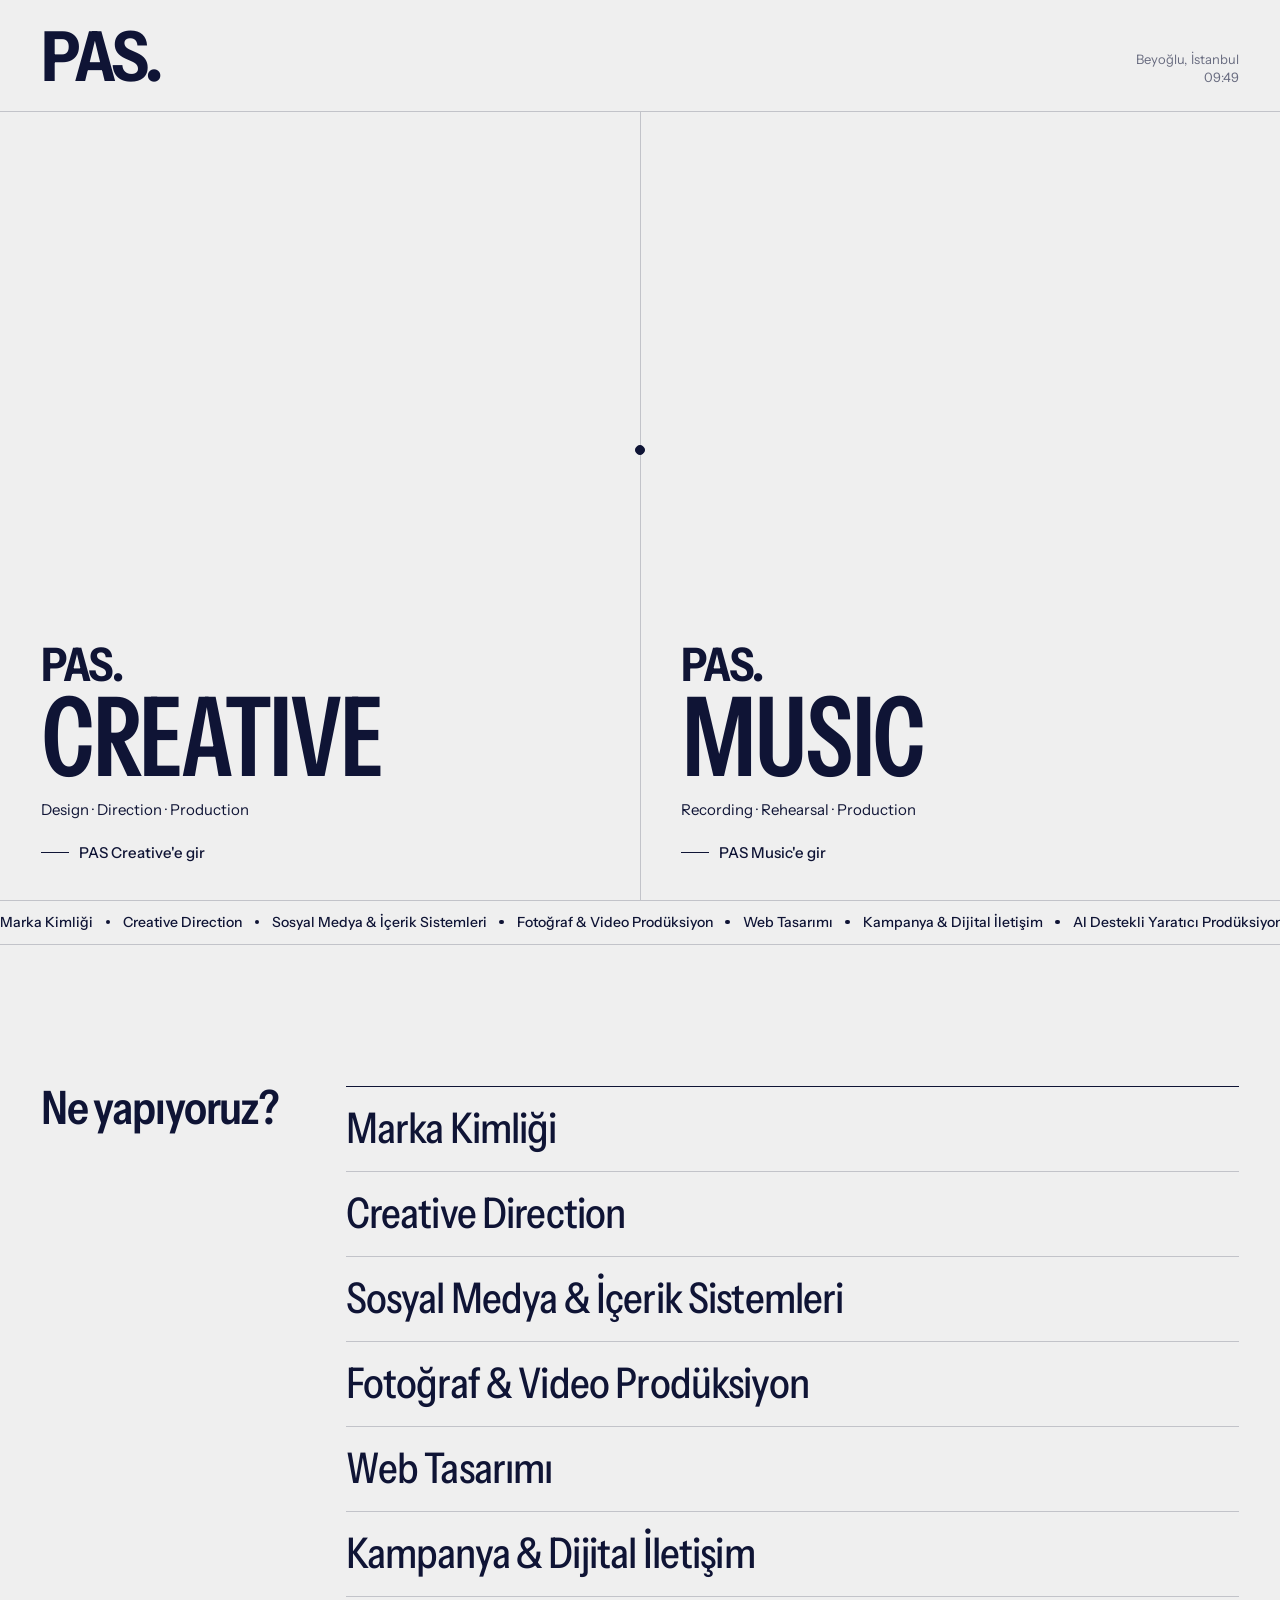
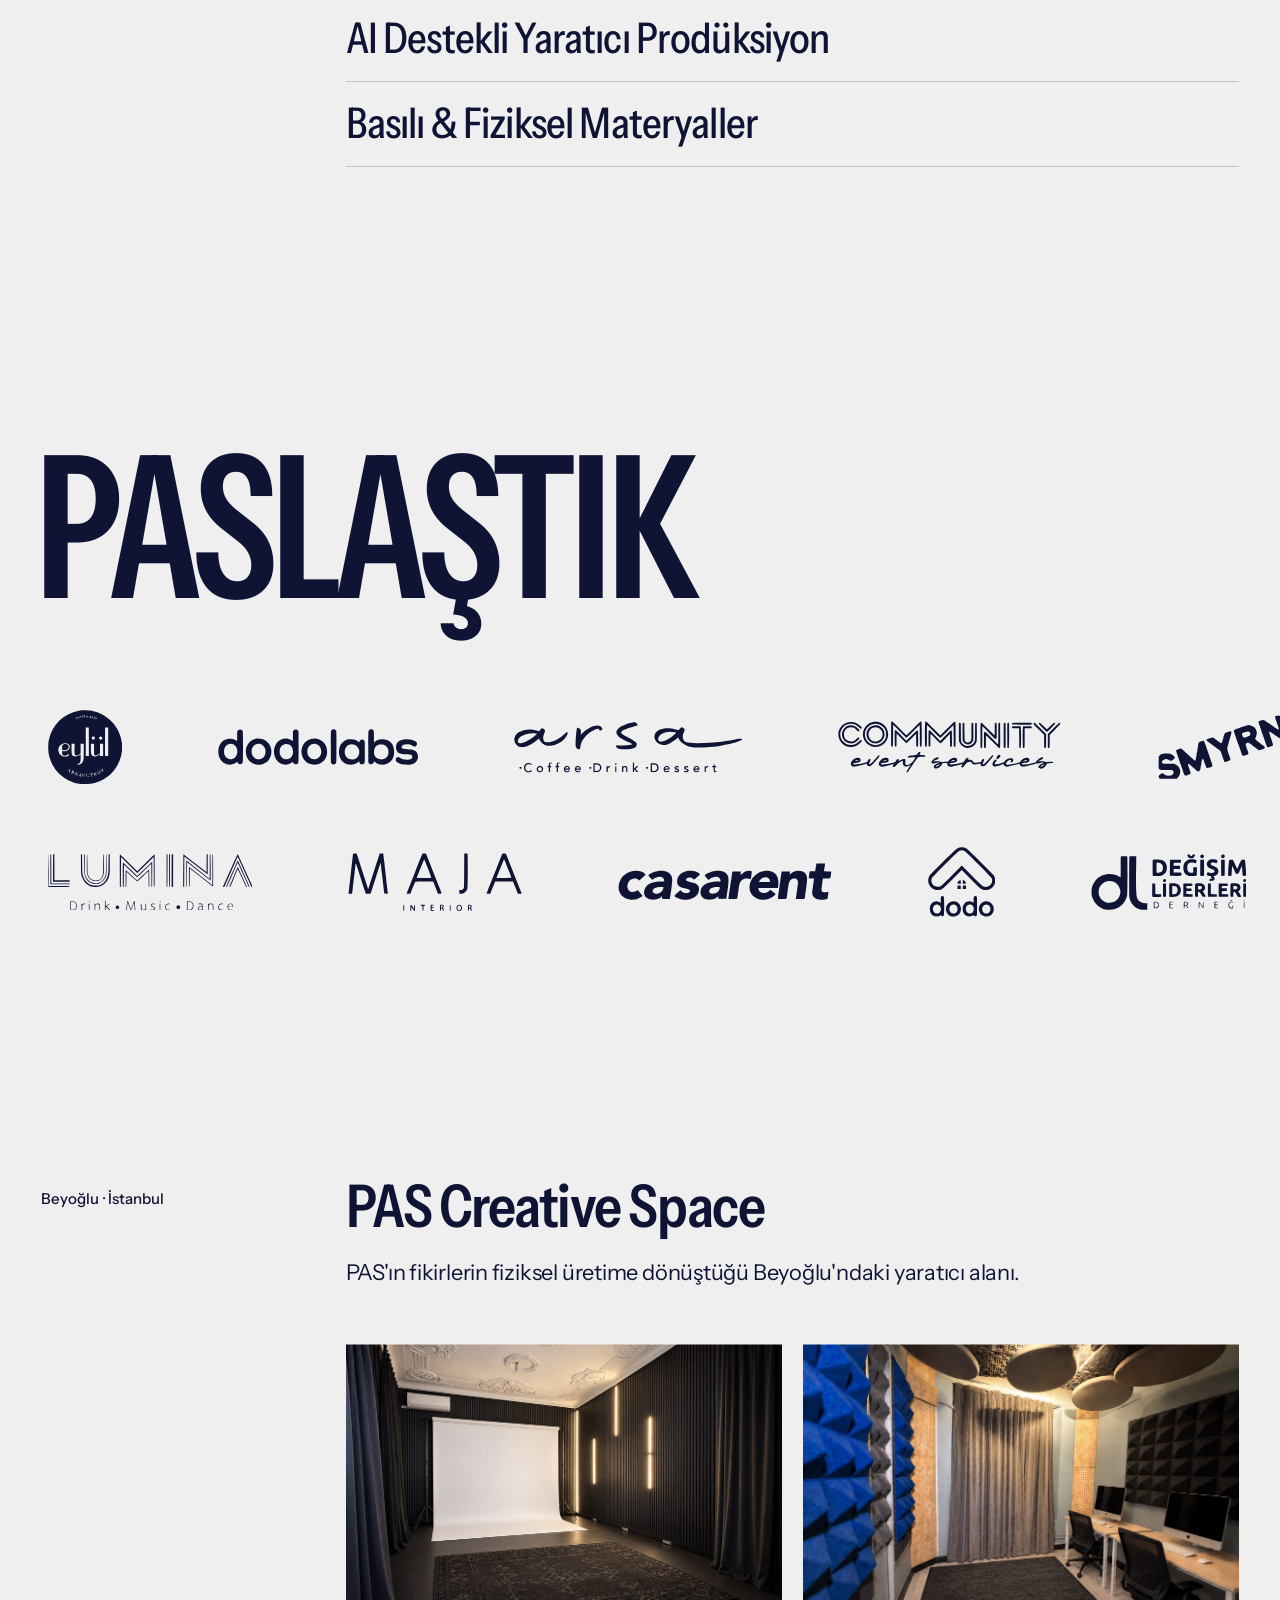
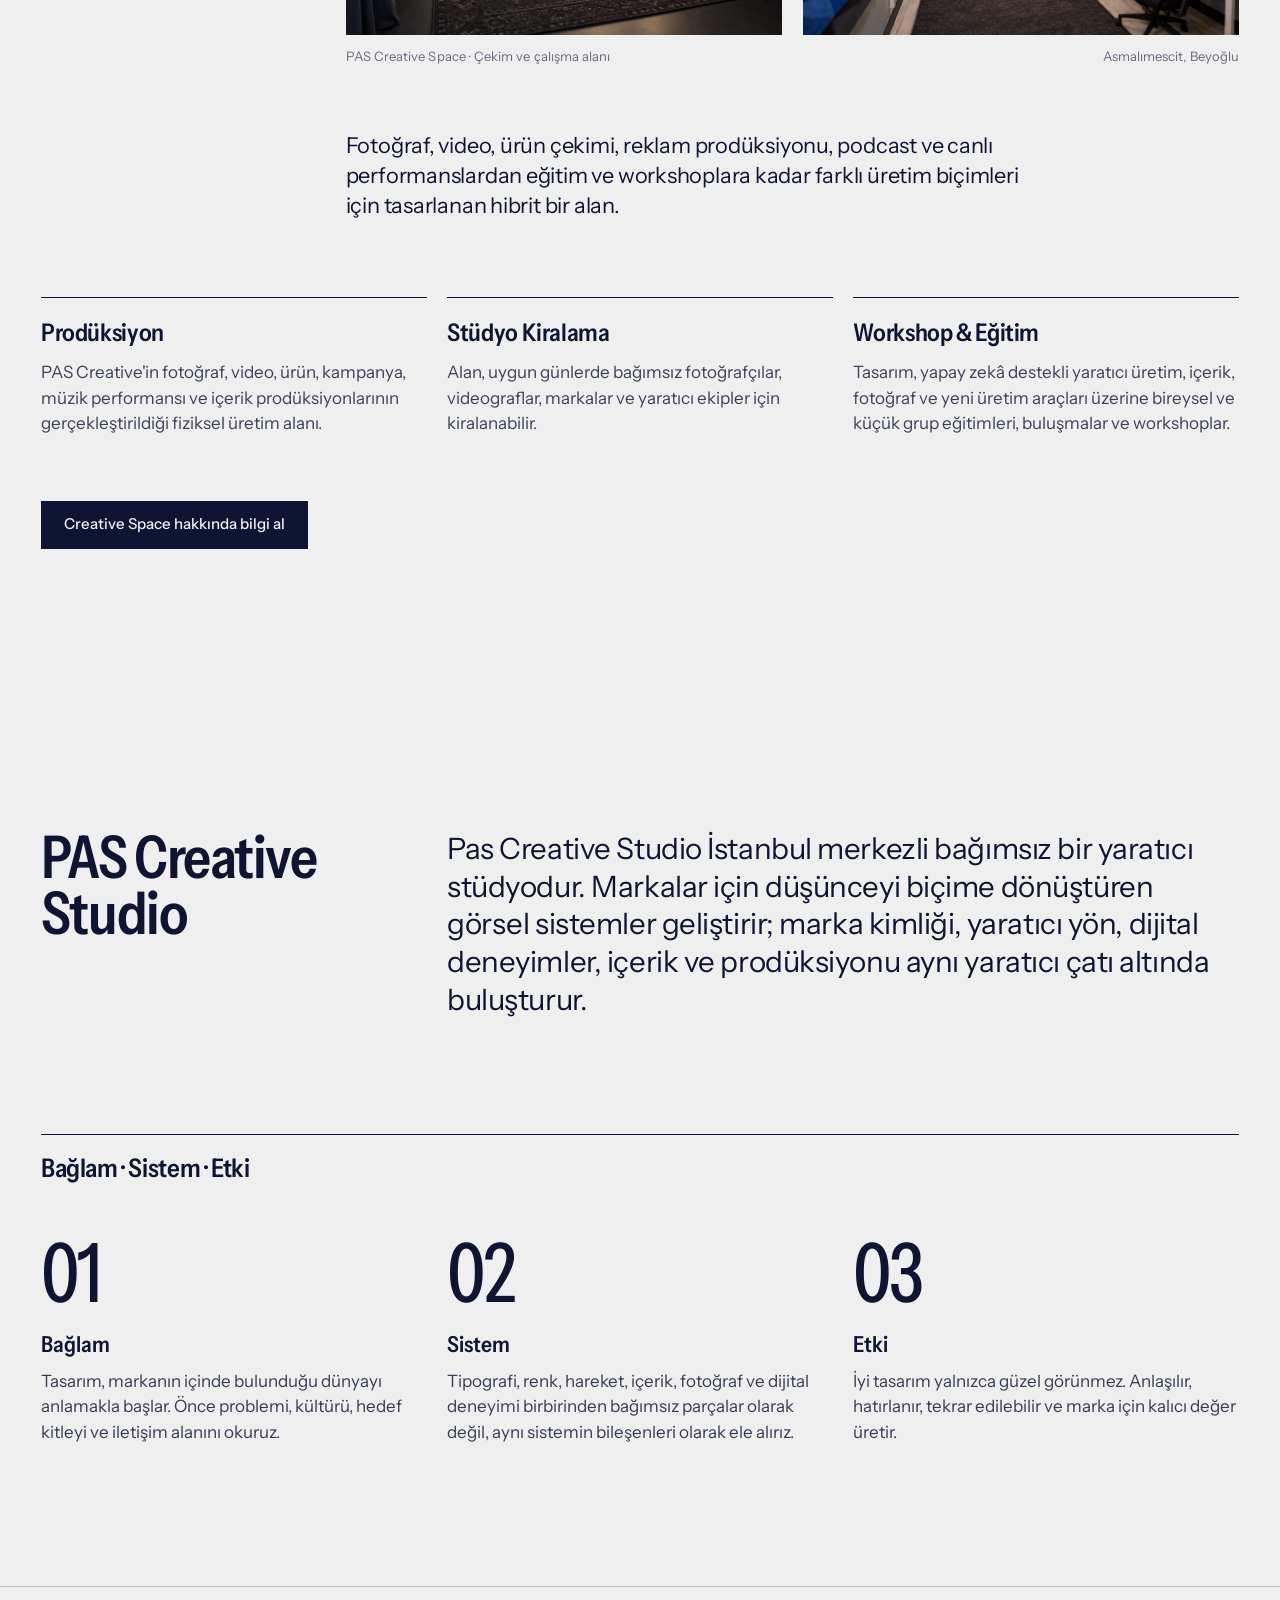
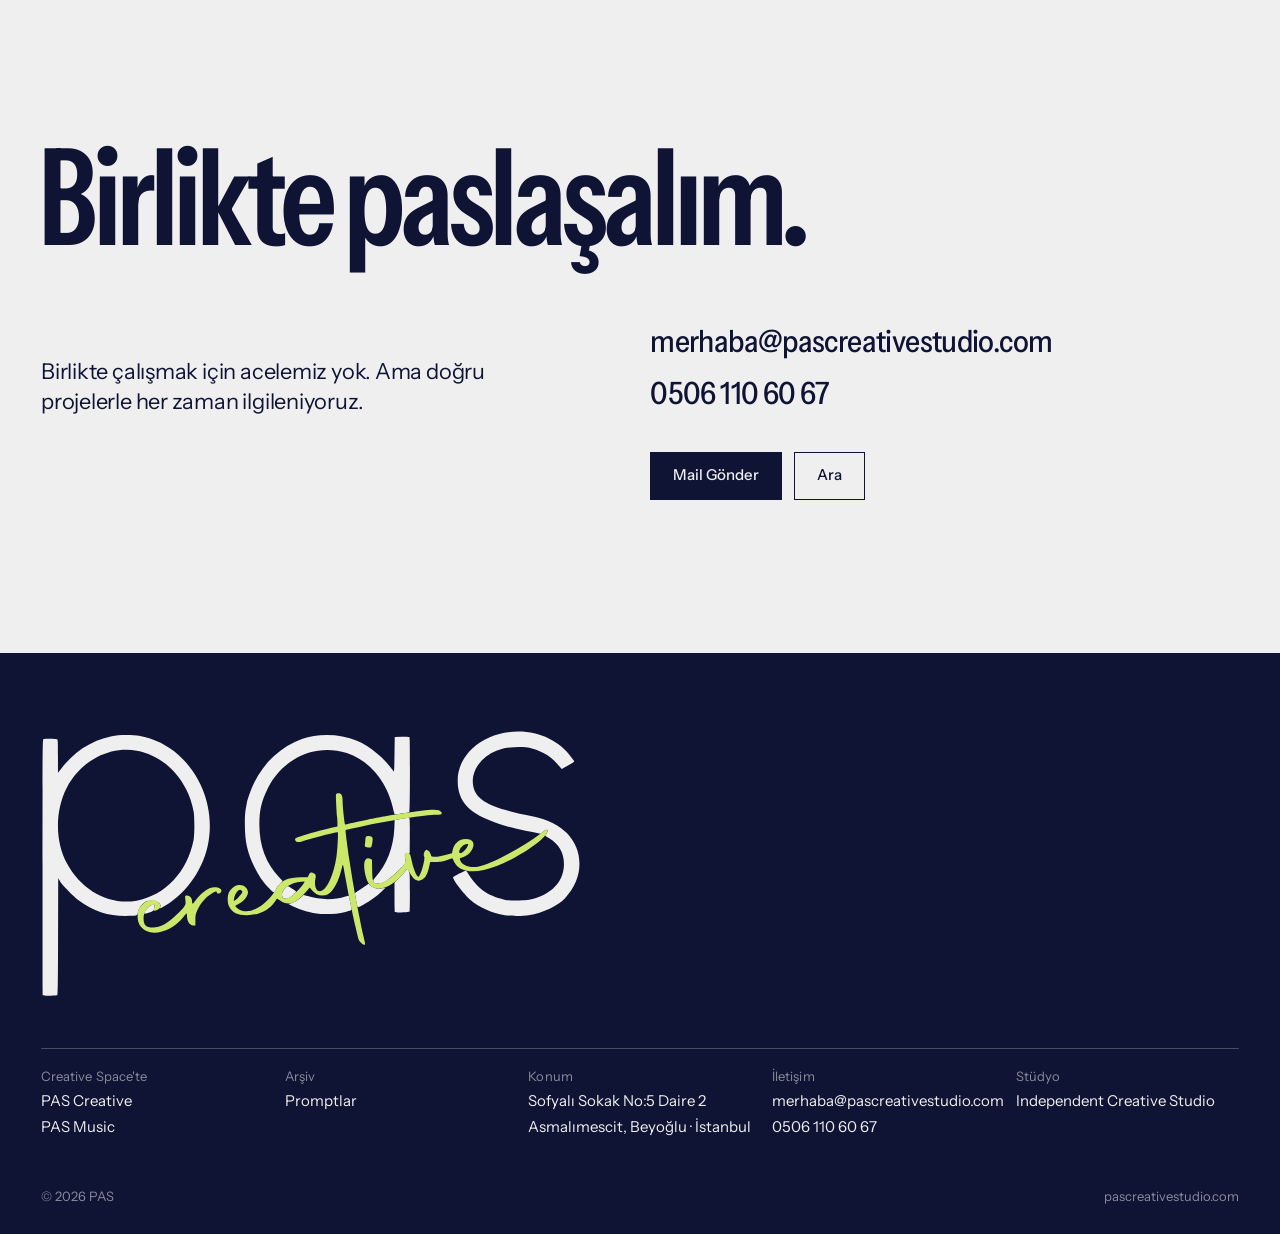
==== commit 4849e8b7: "Add files via upload" ====
--- a/index.html
+++ b/index.html
@@ -250,16 +250,17 @@
 .hero-top .eyebrow{grid-column:1/7;font-size:15px;font-weight:500}
 .hero-top .clock-wrap{grid-column:9/13;justify-self:end;text-align:right}
 .hero-mid{flex:1;align-items:end;padding-block:clamp(40px,6vw,80px) clamp(28px,3vw,44px)}
-.hero h1{grid-column:1/10;font-size:clamp(46px,7.6vw,138px);font-weight:600;font-stretch:78%;letter-spacing:-.03em;line-height:.9}
+.hero h1{grid-column:1/9;font-size:clamp(46px,7.6vw,138px);font-weight:600;font-stretch:78%;letter-spacing:-.03em;line-height:.9}
 .h-line{display:block;overflow:hidden;padding-bottom:.04em}
 .h-line > span{display:block;transform:translateY(105%);transition:transform 1.1s var(--ease-out)}
 .hero.is-in .h-line > span{transform:none}
 .hero.is-in .h-line:nth-child(2) > span{transition-delay:.09s}
 .hero.is-in .h-line:nth-child(3) > span{transition-delay:.18s}
-.hero-fig{grid-column:10/13;align-self:end}
+.hero-fig{grid-column:9/13;align-self:end}
 .hero-fig .frame{overflow:hidden;clip-path:inset(0 0 100% 0);transition:clip-path 1.2s var(--ease) .3s}
 .hero.is-in .hero-fig .frame{clip-path:inset(0)}
-.hero-fig img{aspect-ratio:3/4;width:100%;object-fit:cover;object-position:4% 50%}
+.hero-fig img{width:100%;height:auto;display:block}
+.hero-fig img,.cs-grid img{pointer-events:none;-webkit-user-drag:none;user-select:none}
 .hero-fig figcaption{margin-top:10px}
 .hero-bottom{border-top:1px solid var(--rule);padding-block:24px 28px;align-items:start;row-gap:24px}
 .hero-bottom p{grid-column:1/6;font-size:clamp(17px,1.35vw,20px);line-height:1.45;max-width:32em}
@@ -318,11 +319,12 @@
 .cs-head .meta{grid-column:1/4;color:var(--ink);font-size:15px;font-weight:500;align-self:start;padding-top:.6em}
 .cs-head .h2{grid-column:4/13}
 .cs-intro{grid-column:4/11;margin-top:22px}
-.cs-fig{margin-top:clamp(40px,5vw,72px);overflow:hidden;clip-path:inset(10% 6% 10% 6%);transition:clip-path 1.4s var(--ease)}
-.cs-fig img{width:100%;aspect-ratio:16/9;object-fit:cover;transform:scale(1.08);transition:transform 1.6s var(--ease)}
+.cs-figwrap{margin-top:clamp(36px,4.5vw,64px)}
+.cs-fig{grid-column:4/13;clip-path:inset(0 4% 0 4%);transition:clip-path 1.2s var(--ease)}
 .cs-fig.is-in{clip-path:inset(0)}
-.cs-fig.is-in img{transform:none}
-.cs-cap{margin-top:12px;display:flex;justify-content:space-between;gap:20px}
+.cs-grid{display:grid;grid-template-columns:1fr 1fr;gap:var(--gut)}
+.cs-grid img{width:100%;height:auto;aspect-ratio:3/2;object-fit:cover;display:block}
+.cs-cap{grid-column:4/13;margin-top:12px;display:flex;justify-content:space-between;gap:20px}
 .cs-desc{grid-column:4/11;margin-top:clamp(40px,5vw,72px)}
 .cs-cols{margin-top:clamp(48px,6vw,88px);row-gap:36px}
 .cs-cols article{grid-column:span 4;border-top:1px solid var(--ink);padding-top:16px}
@@ -469,7 +471,6 @@
   .hero h1{grid-column:1/-1;font-size:clamp(46px,13.4vw,92px)}
   .hero-mid{row-gap:28px;align-content:end}
   .hero-fig{grid-column:3/-1;grid-row:1}
-  .hero-fig img{aspect-ratio:4/3;object-position:6% 50%}
   .hero-bottom p,.hero-cta{grid-column:1/-1;justify-self:start}
   .svc-aside,.svc-list{grid-column:1/-1}
   .svc-aside{margin-bottom:28px}
@@ -480,7 +481,9 @@
   .sec-head > *{grid-column:1/-1!important;justify-self:start!important}
   .sec-head > .meta{margin-top:10px}
   .cs-head .meta,.cs-head .h2,.cs-intro,.cs-desc{grid-column:1/-1}
-  .cs-fig{margin-inline:calc(var(--m)*-1)}
+  .cs-fig,.cs-cap{grid-column:1/-1}
+  .cs-grid{grid-template-columns:1fr}
+  .cs-grid img{aspect-ratio:4/3}
   .cs-cap{flex-direction:column;gap:4px}
   .cs-cols article{grid-column:1/-1}
   .pr-head .h2,.pr-head .lead{grid-column:1/-1}
@@ -520,7 +523,6 @@
   *,*::before,*::after{animation-duration:.001s!important;animation-iteration-count:1!important;transition-duration:.001s!important}
   .h-line > span{transform:none}
   .hero-fig .frame,.cs-fig{clip-path:none}
-  .cs-fig img{transform:none}
 }
 </style>
 </head>
@@ -594,8 +596,8 @@
       <div class="g hero-mid">
         <h1><span class="h-line"><span>Markalar için</span></span><span class="h-line"><span>görsel sistemler</span></span><span class="h-line"><span>kuruyoruz.</span></span></h1>
         <figure class="hero-fig">
-          <div class="frame"><img data-studio alt="Creative Space penceresinden Galata Kulesi"></div>
-          <figcaption class="meta">Creative Space, Beyoğlu</figcaption>
+          <div class="frame"><img src="assets/foto/c-giris.jpg" width="1200" height="900" draggable="false" alt="PAS Creative Space çekim alanı: beyaz sonsuz fon, siyah çıtalı duvar ve dikey sıcak ışık şeritleri"></div>
+          <figcaption class="meta">Creative Space, Asmalımescit</figcaption>
         </figure>
       </div>
       <div class="g hero-bottom">
@@ -634,9 +636,12 @@
         <h2 class="h2" id="t-cs">PAS Creative Space</h2>
         <p class="lead cs-intro">PAS'ın fikirlerin fiziksel üretime dönüştüğü Beyoğlu'ndaki yaratıcı alanı.</p>
       </div>
-      <figure>
-        <div class="cs-fig" id="csFig"><img data-studio alt="PAS Creative Space: Galata Kulesi'ne bakan pencere, siyah çıtalı duvarlar, dikey ışık şeritleri ve ahşap zemin"></div>
-        <figcaption class="cs-cap meta"><span>PAS Creative Space</span><span>Beyoğlu, İstanbul</span></figcaption>
+      <figure class="g cs-figwrap">
+        <div class="cs-fig" id="csFig"><div class="cs-grid">
+          <img src="assets/foto/c-cekim-w.jpg" width="900" height="675" loading="lazy" draggable="false" alt="Çekim alanı: beyaz sonsuz fon, siyah çıtalı duvar ve dikey ışık şeritleri">
+          <img src="assets/foto/c-calisma.jpg" width="900" height="675" loading="lazy" draggable="false" alt="Çalışma alanı: akustik panelli duvarlar, perde ve iki kişilik çalışma masası">
+        </div></div>
+        <figcaption class="cs-cap meta"><span>PAS Creative Space · Çekim ve çalışma alanı</span><span>Asmalımescit, Beyoğlu</span></figcaption>
       </figure>
       <div class="g">
         <p class="lead cs-desc">Fotoğraf, video, ürün çekimi, reklam prodüksiyonu, podcast ve canlı performanslardan eğitim ve workshoplara kadar farklı üretim biçimleri için tasarlanan hibrit bir alan.</p>
@@ -701,7 +706,6 @@
 
 /* Logolar: f = optik boy çarpanı, ar = en/boy oranı */
 const LOGOS = [{"key": "eylul", "name": "Eylül Arnavutköy", "w": 360, "h": 360, "ar": 1.0, "f": 1.32}, {"key": "lumina", "name": "Lumina", "w": 1307, "h": 360, "ar": 3.631, "f": 1.0}, {"key": "dodolabs", "name": "Dodolabs", "w": 1800, "h": 324, "ar": 5.556, "f": 0.64}, {"key": "maja", "name": "Maja Interior", "w": 1071, "h": 360, "ar": 2.975, "f": 1.04}, {"key": "arsa", "name": "Arsa", "w": 1622, "h": 360, "ar": 4.506, "f": 0.9}, {"key": "casarent", "name": "Casarent", "w": 1800, "h": 313, "ar": 5.751, "f": 0.66}, {"key": "ces", "name": "Community Event Services", "w": 1548, "h": 360, "ar": 4.3, "f": 0.92}, {"key": "dodo", "name": "Dodo", "w": 348, "h": 360, "ar": 0.967, "f": 1.24}, {"key": "smyrna", "name": "Smyrna", "w": 849, "h": 360, "ar": 2.358, "f": 1.18}, {"key": "dld", "name": "Değişim Liderleri Derneği", "w": 995, "h": 360, "ar": 2.764, "f": 1.0}];
-const STUDIO_IMG = "assets/studio.jpg";
 /* ------------------------------------------------------------------------- */
 
 const $=(s,c=document)=>c.querySelector(s), $$=(s,c=document)=>[...c.querySelectorAll(s)];
@@ -710,7 +714,6 @@
 if(reduce) document.documentElement.classList.add('reduce');
 
 /* images + static content */
-$$('img[data-studio]').forEach(i=>{i.src=STUDIO_IMG;i.decoding='async'});
 $('#yr').textContent=new Date().getFullYear();
 $$('.js-mail').forEach(a=>{a.href='mailto:'+CONTACT.email;a.textContent=CONTACT.email});
 $$('.js-mail-btn').forEach(a=>a.href='mailto:'+CONTACT.email);
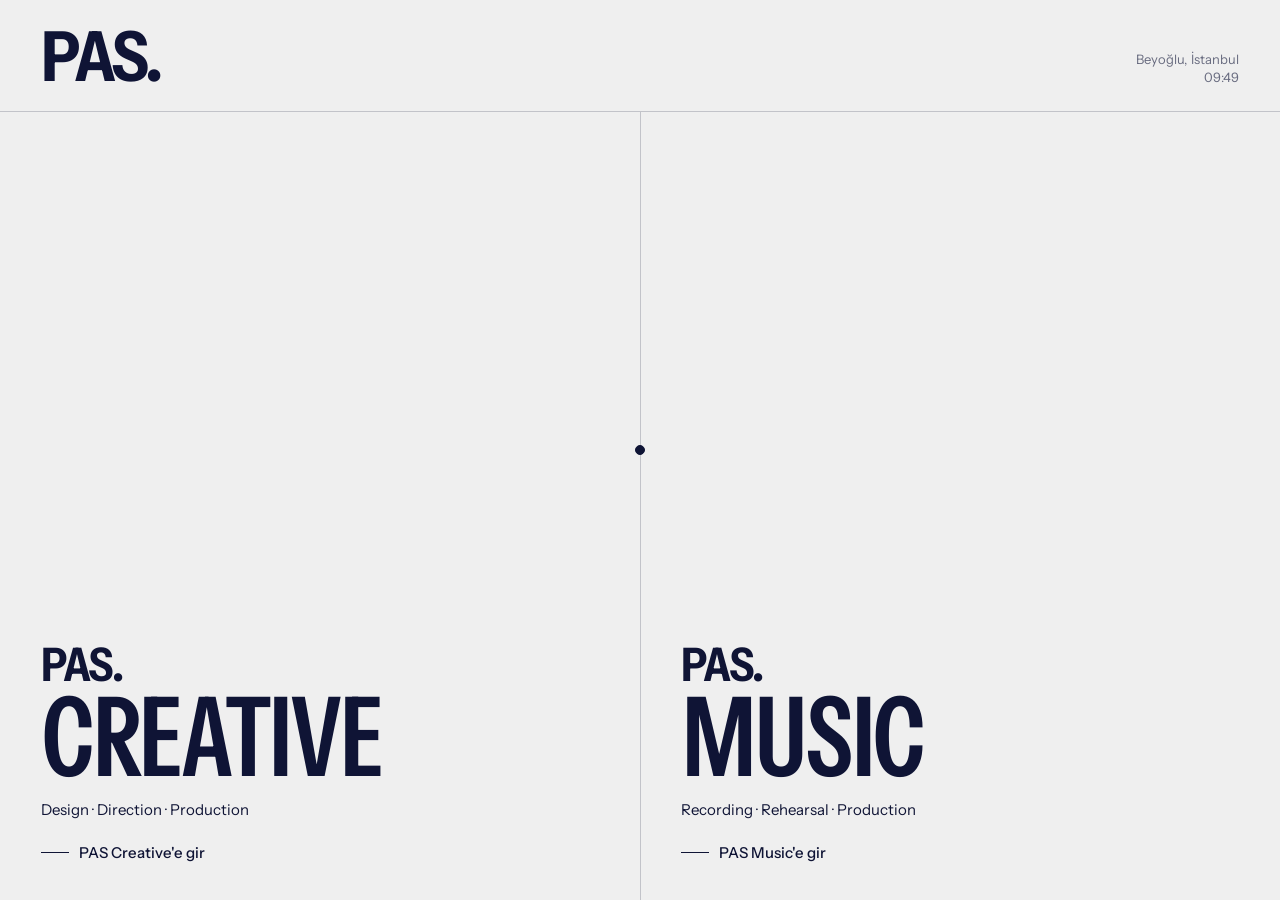
==== commit 441bb042: "Add files via upload" ====
--- a/index.html
+++ b/index.html
@@ -1,32 +1,43 @@
 <!DOCTYPE html>
-<html lang="tr">
-<head>
+<html lang="tr" class="at-entry">
+<head><script>(function(){var h=location.hash.slice(1), routes={creative:'/creative/',top:'/creative/',studio:'/creative/hizmetler/','creative-space':'/creative/creative-space/',paslastik:'/creative/isler/',hakkimizda:'/creative/#hakkimizda',iletisim:'/creative/#iletisim'};if(routes[h])location.replace(routes[h]);})();</script>
 <meta charset="utf-8">
 <meta name="viewport" content="width=device-width, initial-scale=1, viewport-fit=cover">
-<title>PAS Creative Studio — Tasarım, Sosyal Medya ve Prodüksiyon | İstanbul</title>
-<meta name="description" content="PAS Creative Studio, Beyoğlu Asmalımescit'te bağımsız yaratıcı stüdyo. Marka kimliği, sosyal medya ve içerik, web tasarımı, fotoğraf ve video prodüksiyon. Creative Space'te kiralanabilir çekim stüdyosu.">
+<title>PAS — Creative Studio &amp; Music Studio | Beyoğlu, İstanbul</title>
+<meta name="description" content="Beyoğlu, Asmalımescit’te PAS Creative Studio ve PAS Music Studio. Tasarım, prodüksiyon ve kiralık fotoğraf stüdyosu; prova, kayıt ve müzik prodüksiyonu.">
 <meta name="robots" content="index, follow, max-image-preview:large">
 <link rel="canonical" href="https://pascreativestudio.com/">
 <meta property="og:type" content="website">
 <meta property="og:site_name" content="PAS Creative Studio">
 <meta property="og:locale" content="tr_TR">
-<meta property="og:title" content="PAS Creative Studio — Tasarım, Sosyal Medya ve Prodüksiyon | İstanbul">
-<meta property="og:description" content="PAS Creative Studio, Beyoğlu Asmalımescit'te bağımsız yaratıcı stüdyo. Marka kimliği, sosyal medya ve içerik, web tasarımı, fotoğraf ve video prodüksiyon. Creative Space'te kiralanabilir çekim stüdyosu. Marka kimliği, creative direction, içerik ve prodüksiyon.">
+<meta property="og:title" content="PAS — Creative Studio &amp; Music Studio | Beyoğlu, İstanbul">
+<meta property="og:description" content="Beyoğlu, Asmalımescit’te PAS Creative Studio ve PAS Music Studio. Tasarım, prodüksiyon ve kiralık fotoğraf stüdyosu; prova, kayıt ve müzik prodüksiyonu.">
 <meta property="og:url" content="https://pascreativestudio.com/">
 <meta property="og:image" content="https://pascreativestudio.com/assets/link-preview.jpg">
 <meta property="og:image:width" content="1200">
 <meta property="og:image:height" content="630">
 <meta name="twitter:card" content="summary_large_image">
-<meta name="twitter:title" content="PAS Creative Studio — Tasarım, Sosyal Medya ve Prodüksiyon | İstanbul">
-<meta name="twitter:description" content="PAS Creative Studio, Beyoğlu Asmalımescit'te bağımsız yaratıcı stüdyo. Marka kimliği, sosyal medya ve içerik, web tasarımı, fotoğraf ve video prodüksiyon. Creative Space'te kiralanabilir çekim stüdyosu.">
+<meta name="twitter:title" content="PAS — Creative Studio &amp; Music Studio | Beyoğlu, İstanbul">
+<meta name="twitter:description" content="Beyoğlu, Asmalımescit’te PAS Creative Studio ve PAS Music Studio. Tasarım, prodüksiyon ve kiralık fotoğraf stüdyosu; prova, kayıt ve müzik prodüksiyonu.">
 <meta name="twitter:image" content="https://pascreativestudio.com/assets/link-preview.jpg">
 <meta name="theme-color" content="#efefef">
-<script type="application/ld+json">{"@context": "https://schema.org", "@type": ["LocalBusiness", "ProfessionalService"], "@id": "https://pascreativestudio.com/#business", "name": "PAS Creative Studio", "alternateName": "PAS Creative", "description": "PAS Creative Studio, Beyoğlu Asmalımescit'te bağımsız yaratıcı stüdyo. Marka kimliği, sosyal medya ve içerik, web tasarımı, fotoğraf ve video prodüksiyon. Creative Space'te kiralanabilir çekim stüdyosu.", "url": "https://pascreativestudio.com/", "email": "merhaba@pascreativestudio.com", "telephone": "+905061106067", "image": "https://pascreativestudio.com/assets/link-preview.jpg", "priceRange": "$$", "currenciesAccepted": "TRY", "address": {"@type": "PostalAddress", "streetAddress": "Sofyalı Sokak No:5 Daire 2", "addressLocality": "Beyoğlu", "addressRegion": "İstanbul", "addressCountry": "TR"}, "areaServed": {"@type": "City", "name": "İstanbul"}, "knowsAbout": ["marka kimliği", "grafik tasarım", "sosyal medya yönetimi", "fotoğraf prodüksiyon", "video prodüksiyon", "web tasarımı", "kiralanabilir fotoğraf stüdyosu", "podcast çekim alanı", "YouTube çekim alanı"], "hasOfferCatalog": {"@type": "OfferCatalog", "name": "Hizmetler", "itemListElement": [{"@type": "Offer", "itemOffered": {"@type": "Service", "name": "Marka Kimliği"}}, {"@type": "Offer", "itemOffered": {"@type": "Service", "name": "Creative Direction"}}, {"@type": "Offer", "itemOffered": {"@type": "Service", "name": "Sosyal Medya & İçerik Sistemleri"}}, {"@type": "Offer", "itemOffered": {"@type": "Service", "name": "Fotoğraf & Video Prodüksiyon"}}, {"@type": "Offer", "itemOffered": {"@type": "Service", "name": "Web Tasarımı"}}, {"@type": "Offer", "itemOffered": {"@type": "Service", "name": "Kampanya & Dijital İletişim"}}, {"@type": "Offer", "itemOffered": {"@type": "Service", "name": "AI Destekli Yaratıcı Prodüksiyon"}}, {"@type": "Offer", "itemOffered": {"@type": "Service", "name": "Basılı & Fiziksel Materyaller"}}, {"@type": "Offer", "itemOffered": {"@type": "Service", "name": "Stüdyo Kiralama"}}, {"@type": "Offer", "itemOffered": {"@type": "Service", "name": "Workshop & Eğitim"}}]}}</script>
+
 <link rel="preconnect" href="https://fonts.googleapis.com">
 <link rel="preconnect" href="https://fonts.gstatic.com" crossorigin>
 <script>if(!location.hash||location.hash==="#"||location.hash==="#entry")document.documentElement.className+=" at-entry";</script>
 <link href="https://fonts.googleapis.com/css2?family=Instrument+Sans:ital,wdth,wght@0,75..100,400..700;1,75..100,400..700&display=swap" rel="stylesheet">
 <style>
+/* Static SEO pages: existing visual tokens and components */
+.seo-breadcrumb{display:flex;gap:.65em;flex-wrap:wrap;font-size:13px;margin-bottom:28px;opacity:.72}
+.seo-detail{padding-block:clamp(48px,7vw,100px)}
+.seo-detail h1{font-size:clamp(38px,6vw,88px);line-height:1.03;letter-spacing:-.035em;max-width:18ch;font-weight:600}
+.seo-detail .lead{max-width:64ch;margin-top:28px}
+.seo-copy{max-width:850px;margin:44px 0}.seo-copy h2{font-size:clamp(25px,3vw,40px);line-height:1.15;margin:34px 0 16px}.seo-copy p{margin:14px 0}
+.seo-links{display:flex;gap:16px;flex-wrap:wrap;margin-top:30px}.seo-links a{text-decoration:underline;text-underline-offset:5px}
+.seo-photo{width:100%;max-height:640px;object-fit:cover;margin:36px 0}
+.seo-faq details{border-bottom:1px solid var(--rule);padding:18px 0}.seo-faq summary{cursor:pointer;font-weight:500}
+.seo-services a{display:block}.seo-detail address{font-style:normal;margin:20px 0}
+
 :root{
   --bg:#efefef; --ink:#0f1435; --lime:#cce86b; --pink:#f2c4cd;
   --grey:#dcdcdc; --rule:rgba(15,20,53,.2); --muted:rgba(15,20,53,.6);
@@ -525,8 +536,11 @@
   .hero-fig .frame,.cs-fig{clip-path:none}
 }
 </style>
+<noscript><style>.hero .h-line>span{transform:none}.hero-fig .frame,.cs-fig{clip-path:inset(0)}</style></noscript><script type="application/ld+json">{"@context": "https://schema.org", "@graph": [{"@type": "WebSite", "@id": "https://pascreativestudio.com/#website", "url": "https://pascreativestudio.com/", "name": "PAS", "inLanguage": "tr-TR"}, {"@type": "WebPage", "@id": "https://pascreativestudio.com/#webpage", "url": "https://pascreativestudio.com/", "name": "PAS — Creative Studio & Music Studio | Beyoğlu, İstanbul", "description": "Beyoğlu, Asmalımescit’te PAS Creative Studio ve PAS Music Studio. Tasarım, prodüksiyon ve kiralık fotoğraf stüdyosu; prova, kayıt ve müzik prodüksiyonu.", "inLanguage": "tr-TR", "isPartOf": {"@id": "https://pascreativestudio.com/#website"}, "about": [{"@id": "https://pascreativestudio.com/creative/#business"}, {"@id": "https://pascreativestudio.com/music/#business"}]}]}</script>
+<script defer src="/assets/tracking-config.js"></script>
+<script defer src="/assets/tracking.js"></script>
 </head>
-<body>
+<body data-brand="hub">
 <div id="cursor" aria-hidden="true"></div>
 <div id="wipe" aria-hidden="true"><span class="wordmark">PAS.</span></div>
 <svg width="0" height="0" style="position:absolute" aria-hidden="true"><defs><symbol id="lg-pas-creative" viewBox="0 0 1051 520"><path fill="var(--l1,#0f1435)" fill-rule="evenodd" d="M3.7 516.3C3.3 516.0 3.0 403.7 3.0 266.9C3.0 18.2 3.0 18.2 5.2 17.6C9.0 16.6 29.0 16.9 31.1 18.0C32.9 19.0 33.0 20.5 33.0 51.2L33.0 83.3L35.8 79.6C63.0 42.9 96.9 20.4 137.7 12.1C151.7 9.2 178.0 9.2 193.1 11.9C284.6 28.9 345.5 128.3 324.4 226.0C313.6 275.8 278.1 323.7 236.3 344.9C231.0 347.6 231.0 347.6 232.3 344.1C235.6 335.2 218.1 328.3 205.6 333.5C197.2 337.0 189.6 347.1 188.4 356.4C187.6 361.7 186.4 362.0 164.6 362.0C130.4 361.9 101.2 352.1 73.0 331.2C62.5 323.4 41.0 301.5 36.9 294.3L33.5 288.5L33.2 401.4C33.1 482.8 32.7 514.7 31.9 515.7C30.7 517.1 5.0 517.7 3.7 516.3ZM902.8 360.5C877.4 356.2 853.0 345.4 835.9 330.8C823.1 319.8 802.0 292.4 802.0 286.8C802.0 285.4 823.9 274.0 826.5 274.0C827.3 274.0 828.7 275.2 829.7 276.8C849.3 308.4 867.5 321.8 902.0 330.2C912.8 332.8 944.7 331.9 957.0 328.7C993.7 319.1 1016.0 295.5 1017.7 264.5C1019.0 240.8 1009.0 222.5 988.2 210.2L981.0 205.9L983.5 202.2C989.1 193.9 985.4 191.5 977.2 198.0L972.2 202.0L963.3 200.1C958.5 199.0 949.3 197.2 943.0 196.0C900.9 188.1 859.5 173.0 840.3 158.6C820.2 143.5 811.0 124.7 811.0 99.2C811.1 45.4 863.1 3.0 929.0 3.0C971.1 3.0 1010.8 22.3 1032.0 53.0C1033.4 54.9 1035.3 57.5 1036.4 58.8C1038.9 61.7 1038.8 61.8 1024.8 69.7L1013.5 76.0L1010.5 72.3C995.1 53.0 978.5 42.0 955.6 35.8C939.9 31.5 909.3 32.7 892.0 38.2C858.2 48.9 836.4 78.6 841.0 107.6C845.7 137.1 873.8 151.7 958.2 168.4C1014.0 179.5 1048.1 214.4 1048.0 260.4C1047.9 284.9 1038.8 306.6 1019.5 327.8C1006.4 342.1 977.7 355.5 948.9 360.5C938.6 362.3 913.7 362.3 902.8 360.5ZM544.0 357.9C524.8 356.2 505.9 351.0 490.0 343.0L481.6 338.8L487.0 337.1C493.7 335.0 499.8 331.2 506.1 325.3L510.9 320.9L518.7 323.3C542.6 330.9 571.1 331.2 592.6 324.0C595.8 323.0 598.6 322.3 598.9 322.5C599.1 322.7 600.3 328.0 601.6 334.2C602.9 340.4 604.2 346.5 604.5 347.8C605.1 350.4 604.1 350.9 592.3 354.0C578.6 357.6 558.4 359.2 544.0 357.9ZM201.0 357.0C201.0 352.8 209.1 343.0 214.3 341.1C220.1 338.9 221.3 339.5 220.5 344.2C220.1 346.6 219.7 349.4 219.6 350.5C219.5 353.1 201.0 359.5 201.0 357.0ZM688.7 354.3C688.3 354.0 688.0 340.9 688.0 325.4L688.0 297.1L695.8 289.3C700.1 285.0 705.5 278.9 707.9 275.8C710.3 272.6 712.6 270.0 713.0 270.0C713.4 270.0 714.7 272.2 715.9 274.9C717.9 279.7 718.0 281.4 718.0 315.9C718.0 335.6 717.7 352.5 717.4 353.4C716.8 355.1 690.2 355.9 688.7 354.3ZM615.2 341.2C614.4 337.9 613.4 332.7 611.4 320.8C610.8 317.3 611.0 316.9 614.0 315.3C618.6 312.7 629.9 305.3 634.1 301.9L637.7 299.1L640.1 301.6C645.5 307.4 655.7 310.1 665.5 308.1L670.5 307.2L662.0 315.4C651.1 325.9 622.1 345.0 617.1 345.0C616.5 345.0 615.7 343.3 615.2 341.2ZM186.1 332.1C241.7 321.9 285.1 275.4 297.1 213.5C298.9 204.0 299.0 169.0 297.1 159.0C286.0 97.8 241.8 50.4 186.5 40.4C140.7 32.2 93.3 52.3 62.2 93.1C28.2 137.9 23.2 209.1 50.6 259.9C79.2 312.9 133.4 341.8 186.1 332.1ZM471.2 326.7C466.8 322.1 469.1 313.2 476.3 306.8C480.2 303.3 479.9 303.2 487.3 307.9C498.6 315.1 498.2 314.3 492.5 319.5C482.9 328.3 475.1 330.9 471.2 326.7ZM443.5 307.4C432.0 295.6 424.1 284.1 415.4 266.5C401.6 238.8 396.7 216.5 396.8 183.0C396.8 163.8 397.2 159.9 400.6 142.0C402.2 133.7 408.7 115.6 414.2 104.1C434.0 63.0 467.6 31.9 507.8 17.6C540.1 6.1 582.6 7.4 614.8 20.9C640.3 31.5 670.4 56.5 685.5 79.5C687.5 82.5 687.5 82.5 688.0 48.0L688.5 13.5L702.4 13.2C712.9 13.0 716.5 13.3 717.2 14.2C718.6 16.5 718.2 158.6 716.8 159.7C716.1 160.3 713.5 161.0 711.0 161.3C708.5 161.6 703.1 162.3 699.0 163.0C694.9 163.6 690.6 164.2 689.6 164.3C688.0 164.5 687.4 163.1 685.4 154.0C674.1 101.0 640.2 60.0 595.2 45.0C535.6 25.1 471.1 53.9 441.5 113.5C429.2 138.4 425.0 156.0 425.0 184.0C425.0 225.3 437.9 259.7 463.9 287.3L470.3 294.1L465.1 299.1C462.1 301.9 458.8 306.4 457.5 309.3C453.4 318.2 454.2 318.4 443.5 307.4ZM648.6 297.5C645.3 294.1 645.6 292.2 650.9 286.4C672.7 262.6 686.3 227.4 687.7 191.1L688.3 175.2L694.4 174.1C708.6 171.7 715.2 170.9 716.6 171.4C717.8 171.9 718.0 176.9 717.8 205.7L717.5 239.5L713.6 239.5C708.0 239.5 707.3 241.2 708.9 250.5L710.1 258.1L704.0 265.0C692.0 278.5 675.8 291.9 665.6 296.6C659.6 299.4 651.0 299.8 648.6 297.5Z"/><path fill="var(--l2,#cce86b)" fill-rule="evenodd" d="M622.5 413.6C618.1 409.1 618.1 409.1 611.5 380.5C609.2 371.0 600.7 330.5 598.9 321.5C598.4 318.8 596.9 310.9 595.5 304.0C594.2 297.1 592.2 286.1 591.0 279.5C587.4 258.3 587.9 258.8 584.5 272.7C580.5 289.2 574.7 302.2 566.8 312.2C555.5 326.6 536.8 325.4 525.3 309.5L523.2 306.5L518.9 311.5C495.8 338.7 481.9 343.7 464.7 331.4C459.0 327.3 459.8 327.2 456.5 332.1C444.3 350.6 425.4 360.1 400.5 360.4C382.5 360.5 372.6 355.7 366.2 343.6C362.5 336.6 362.4 323.0 365.9 316.0C369.0 309.9 375.4 304.4 381.6 302.4C393.1 298.7 404.6 307.5 402.6 318.4C401.1 326.2 390.7 337.1 381.9 340.0C376.8 341.7 377.1 343.6 383.4 347.7C394.9 355.4 408.1 354.4 424.5 344.6C436.8 337.3 451.5 321.6 457.4 309.6C465.1 294.1 480.7 286.8 506.2 286.8L518.9 286.8L521.0 282.5C523.5 277.4 525.1 276.6 529.3 278.4C534.8 280.6 535.5 282.3 534.2 288.9C530.9 305.0 536.7 316.9 546.0 313.0C557.8 308.1 569.2 282.3 574.9 247.5C576.9 235.4 578.8 201.1 577.6 199.2C576.7 197.8 531.9 209.2 507.6 217.1C500.4 219.4 494.5 217.6 494.5 213.1C494.5 210.9 495.6 210.3 506.0 206.8C518.8 202.5 547.3 194.6 565.2 190.4L577.0 187.6L577.0 181.5C577.0 178.2 576.6 171.8 576.0 167.4C575.5 162.9 574.8 151.3 574.4 141.7C573.7 124.1 573.7 124.1 576.3 123.5C583.6 121.6 587.0 126.0 587.0 137.3C587.0 149.5 590.8 184.0 592.1 184.0C592.5 184.0 597.3 182.9 602.7 181.5C608.1 180.2 622.9 177.0 635.5 174.5C648.1 172.0 660.8 169.6 663.5 169.0C680.4 165.7 721.5 159.3 740.5 157.1C766.6 154.1 776.1 154.8 779.4 160.2C781.5 163.6 778.5 165.0 769.0 165.0C748.4 165.0 680.9 175.5 624.0 187.6C607.4 191.1 595.4 193.8 593.4 194.5C592.3 194.8 592.4 195.7 595.0 216.0C597.1 232.1 598.1 239.5 599.6 249.0C600.4 254.2 601.5 261.2 602.0 264.5C607.2 298.4 613.5 333.7 620.2 366.5C621.9 374.8 623.6 383.5 624.1 386.0C624.6 388.5 626.1 395.2 627.5 401.0C631.6 417.9 631.6 418.0 629.0 418.0C627.5 418.0 625.0 416.3 622.5 413.6ZM210.8 393.1C195.8 388.3 188.0 378.1 188.0 362.9C188.0 352.2 190.1 346.7 196.9 339.9C207.5 329.4 222.3 327.9 230.0 336.7C234.6 341.9 233.1 346.8 225.8 350.4C220.0 353.4 218.8 352.3 220.4 345.3C221.5 340.1 221.2 339.7 216.6 340.6C207.7 342.2 199.7 354.3 199.6 366.0C199.5 379.6 204.3 384.5 217.8 384.5C232.3 384.5 246.1 376.9 264.8 358.6C281.2 342.6 282.1 341.0 281.1 331.4C280.0 322.2 280.1 322.0 284.3 322.0C289.7 322.1 294.0 326.9 294.0 332.9C294.0 339.0 295.0 339.4 298.4 334.8C307.2 322.5 318.2 312.5 328.0 308.1C339.6 302.8 355.2 308.1 350.2 315.6C347.7 319.4 342.0 319.2 342.0 315.3C342.0 313.5 339.2 314.3 332.5 318.0C321.2 324.4 309.8 337.8 303.8 351.9C300.9 358.8 300.6 360.5 300.5 370.0L300.4 380.5L296.1 380.4C288.9 380.3 284.1 372.2 284.0 360.2C284.0 355.7 283.3 356.1 276.8 364.5C260.2 386.0 229.8 399.1 210.8 393.1ZM381.6 328.4C385.4 325.4 392.0 316.8 392.0 314.9C392.0 313.6 388.9 311.0 387.5 311.0C382.9 311.0 377.0 320.1 375.5 329.3C374.8 333.7 375.0 333.7 381.6 328.4ZM481.9 327.1C490.3 322.7 507.4 305.9 511.7 297.6L513.2 294.7L506.1 295.4C485.3 297.5 469.0 308.6 469.0 320.8C469.0 327.9 474.8 330.7 481.9 327.1ZM651.5 308.1C639.9 305.1 633.3 295.1 630.1 275.9C626.8 256.3 631.2 245.9 640.7 250.7L644.2 252.5L644.5 270.5C644.9 295.1 645.9 298.1 654.2 298.7C664.2 299.5 684.3 286.5 700.9 268.4C710.3 258.2 710.0 258.7 708.7 249.8C707.5 241.1 708.3 239.0 713.0 239.0C717.2 239.0 719.1 242.1 721.0 252.2C724.1 269.2 731.8 287.5 735.0 285.5C739.2 282.9 748.2 251.1 745.9 246.9C744.2 243.7 744.9 238.2 747.4 235.4C749.7 232.6 749.7 232.6 753.1 234.6C755.6 236.1 756.9 237.8 758.2 241.5C759.8 246.5 759.8 246.5 764.7 246.8C770.3 247.2 777.9 245.9 790.7 242.3L799.9 239.8L801.0 234.5C803.8 220.8 813.7 212.0 826.3 212.0C834.2 212.0 838.3 213.7 840.5 218.0C845.9 228.5 833.4 245.6 817.9 248.7C815.2 249.2 814.9 249.6 815.5 251.9C818.1 262.8 833.4 269.0 850.5 266.1C875.0 261.8 934.5 230.0 974.7 199.8C983.8 192.9 986.0 192.2 986.0 196.1C986.0 209.9 931.7 247.5 886.9 264.7C841.6 282.2 809.7 277.0 801.7 250.9C801.3 249.6 799.8 249.8 790.8 252.9C781.8 255.9 779.1 256.4 769.0 256.7L757.5 257.0L755.9 264.2C752.2 281.4 748.0 288.8 740.2 292.1C731.6 295.8 724.3 291.0 716.8 276.5C713.0 269.0 712.9 268.9 709.9 273.2C693.0 297.6 668.1 312.5 651.5 308.1ZM820.5 238.0C824.3 235.6 828.5 230.5 830.6 225.5C832.0 222.0 832.0 222.0 829.3 222.0C822.5 222.1 814.1 230.5 814.0 237.2C814.0 240.6 815.9 240.8 820.5 238.0ZM632.7 227.8C629.9 226.8 629.9 226.6 630.6 221.6C631.0 218.8 631.4 214.5 631.4 212.0C631.5 206.5 634.1 205.1 640.6 206.9C643.9 207.8 644.9 208.6 645.3 210.8C646.0 214.0 644.2 226.0 642.8 227.8C641.6 229.2 636.6 229.3 632.7 227.8Z"/></symbol><symbol id="lg-eylul" viewBox="0 0 360 360"><path fill-rule="evenodd" d="M150.5 357.0C75.5 343.5 18.9 288.3 3.8 213.8C0.4 197.0 0.4 162.7 3.9 146.0C19.1 72.1 74.7 17.5 149.3 3.3C164.9 0.3 198.9 0.8 215.1 4.3C345.1 32.0 402.1 181.3 323.2 287.9C297.9 322.2 258.0 347.2 214.4 356.1C198.5 359.3 166.1 359.8 150.5 357.0ZM196.7 322.8C197.4 322.2 198.0 320.8 197.9 319.6C197.9 317.5 197.9 317.5 197.0 319.7C195.1 324.3 189.5 324.7 188.4 320.3C188.0 319.0 188.0 315.9 188.3 313.4C188.7 309.6 188.5 308.9 187.1 309.2C186.2 309.4 185.5 310.1 185.6 310.8C185.7 311.4 185.8 314.0 185.8 316.5C186.1 324.0 191.6 327.1 196.7 322.8ZM175.3 317.0C177.6 312.2 178.2 310.0 177.3 310.0C176.6 310.0 176.0 310.8 176.0 311.8C175.9 312.7 175.1 315.0 174.1 316.9L172.3 320.3L171.1 316.7C170.4 314.7 169.8 312.2 169.7 311.1C169.6 309.8 168.9 309.0 167.7 309.0C166.3 309.0 166.0 309.5 166.5 310.8C166.9 311.7 167.9 314.8 168.7 317.5C171.2 325.9 171.1 325.9 175.3 317.0ZM160.2 315.8C158.3 306.1 157.7 305.8 154.0 312.4C152.2 315.5 150.4 318.3 149.9 318.6C148.5 319.4 148.8 321.0 150.5 321.0C151.3 321.0 151.7 320.4 151.4 319.7C150.7 317.8 153.5 315.7 155.8 316.5C157.8 317.1 159.6 321.0 157.8 321.0C157.3 321.0 157.2 321.4 157.5 322.0C157.8 322.6 158.9 323.0 159.9 323.0C161.5 323.0 161.5 322.5 160.2 315.8ZM213.3 321.3C213.7 321.0 213.6 320.2 213.1 319.6C209.6 315.4 211.2 305.6 214.8 309.2C215.7 310.1 216.0 310.0 216.0 308.8C216.0 306.3 215.1 306.1 208.8 307.2C203.8 308.1 203.0 308.5 203.0 310.3C203.1 312.4 203.2 312.4 204.4 310.8C205.1 309.8 206.2 309.0 206.8 309.0C208.2 309.0 210.3 316.6 209.7 319.7C209.3 321.9 211.6 323.0 213.3 321.3ZM142.0 316.6C142.0 315.8 142.3 314.3 142.6 313.3C143.0 312.0 142.9 311.8 142.2 312.9C141.1 314.4 140.7 313.9 139.0 308.5C138.3 306.3 137.1 303.5 136.4 302.2C134.8 299.7 132.7 299.2 133.6 301.5C134.3 303.2 131.0 313.0 129.8 313.0C129.4 313.0 129.0 313.4 129.0 314.0C129.0 314.6 129.9 315.0 131.1 315.0C132.2 315.0 132.8 314.5 132.5 314.0C131.7 312.8 133.8 306.0 134.9 306.0C135.4 306.0 136.7 308.7 137.9 312.0C140.0 317.6 142.0 319.9 142.0 316.6ZM229.0 317.0C229.0 316.4 228.6 316.0 228.0 316.0C227.4 316.0 227.0 314.9 227.0 313.5C227.0 310.3 228.4 310.3 231.6 313.5C233.0 314.9 234.7 315.7 235.5 315.4C237.8 314.5 237.3 313.7 232.9 311.0C229.5 308.9 229.0 308.2 229.5 306.0C230.0 303.9 229.7 304.1 227.9 307.0L225.6 310.5L224.6 307.0C223.8 304.6 223.0 303.6 221.9 303.8C220.4 304.1 220.4 304.5 222.1 307.7C223.1 309.7 224.3 312.9 224.6 314.7C225.2 317.8 229.0 319.8 229.0 317.0ZM155.0 315.0C153.7 314.2 153.7 313.9 155.1 312.5C156.6 311.0 156.8 311.0 157.3 312.9C157.9 315.4 157.0 316.2 155.0 315.0ZM122.4 307.6C122.1 303.9 122.4 303.1 124.0 302.7C128.8 301.5 126.8 296.2 120.9 294.1C118.5 293.3 118.0 293.4 118.0 294.6C118.0 296.4 114.1 304.3 112.7 305.1C112.2 305.5 112.6 306.3 113.7 306.9C115.5 307.8 115.8 307.6 116.4 305.0C117.3 300.1 120.0 301.1 120.0 306.4C120.0 309.0 120.5 311.0 121.2 311.3C121.9 311.6 122.6 311.9 122.6 311.9C122.7 312.0 122.6 310.0 122.4 307.6ZM198.0 310.5C199.0 309.2 198.9 309.0 197.2 309.0C195.7 309.0 195.2 309.5 195.6 310.5C196.0 311.3 196.3 312.0 196.5 312.0C196.6 312.0 197.3 311.3 198.0 310.5ZM246.4 308.1C240.5 304.5 239.9 296.0 245.5 296.0C250.2 296.0 253.9 304.4 250.8 308.0C250.1 308.8 250.5 308.6 251.8 307.6C257.8 302.5 251.7 292.3 244.3 295.1C237.0 297.8 239.1 310.0 246.8 310.0C249.5 310.0 249.5 310.0 246.4 308.1ZM146.3 304.8C145.3 303.1 143.2 304.1 143.7 305.9C144.1 307.5 144.5 307.6 145.5 306.7C146.2 306.0 146.6 305.2 146.3 304.8ZM232.1 301.2C229.9 300.5 227.3 302.0 229.0 303.0C229.9 303.5 231.0 303.4 231.8 302.7C232.8 301.9 232.9 301.5 232.1 301.2ZM107.5 287.2C107.3 286.9 105.2 288.0 102.9 289.5C98.9 292.4 98.9 292.4 101.4 293.7C104.1 295.1 104.9 298.3 102.8 299.6C102.1 300.1 102.3 300.7 103.6 301.7C105.3 303.0 105.5 302.6 106.7 295.4C107.4 291.2 107.8 287.5 107.5 287.2ZM119.5 301.0C118.4 299.3 120.0 295.9 121.8 296.2C124.1 296.6 124.1 301.4 121.8 301.8C120.9 302.0 119.9 301.6 119.5 301.0ZM267.4 298.4C268.8 297.9 268.7 297.5 267.0 295.3C265.6 293.5 265.0 291.2 265.0 287.8C265.0 284.2 264.6 283.0 263.8 283.3C262.4 283.8 262.4 284.0 263.4 288.2C264.1 291.4 261.3 292.2 258.6 289.5C257.2 288.1 254.0 288.4 254.0 289.9C254.0 290.3 255.7 291.2 257.8 291.9C262.1 293.5 265.0 295.7 265.0 297.7C265.0 299.2 265.2 299.2 267.4 298.4ZM98.0 293.8C98.0 293.5 97.1 293.4 96.0 293.7C94.4 294.1 94.2 294.5 95.1 295.7C96.3 297.0 97.9 296.0 98.0 293.8ZM102.5 293.0C101.7 291.7 102.8 290.0 104.5 290.0C105.3 290.0 105.6 290.7 105.3 292.0C104.7 294.2 103.5 294.6 102.5 293.0ZM151.9 263.9C162.0 261.8 168.4 254.1 171.6 240.4C172.9 234.7 173.2 227.4 173.1 198.5L173.1 163.5L165.5 163.2L158.0 162.9L158.0 186.4L158.0 209.9L154.3 212.9C146.0 219.7 135.2 222.2 131.1 218.1C128.5 215.5 127.5 201.7 128.5 179.9L129.2 163.0L121.6 163.0L114.0 163.0L114.0 186.2C114.1 215.4 115.1 218.8 124.5 223.1C131.8 226.5 142.3 225.0 151.5 219.4C154.7 217.5 157.4 216.0 157.6 216.0C159.2 216.0 157.8 249.9 156.2 252.9C154.4 256.3 149.0 260.0 145.9 260.0C143.3 260.0 141.3 262.9 143.1 264.1C144.9 265.2 145.9 265.2 151.9 263.9ZM97.0 222.2C101.4 220.0 102.6 218.9 102.8 216.7C103.2 213.5 101.8 213.3 98.0 216.0C90.4 221.4 77.8 222.7 71.9 218.7C68.5 216.4 68.5 216.4 68.2 207.3L67.9 198.2L72.2 199.2C88.1 202.8 105.9 191.7 106.0 178.1C106.1 159.7 78.0 154.4 61.1 169.6C44.5 184.5 47.0 211.1 65.9 221.4C75.5 226.6 87.4 226.9 97.0 222.2ZM236.8 223.2C240.0 222.1 244.8 219.9 247.3 218.1L252.0 214.9L252.0 219.0C252.0 223.0 252.0 223.0 259.5 223.0L267.0 223.0L267.0 193.0L267.0 163.0L259.5 163.0L252.0 163.0L252.0 186.4L252.0 209.8L248.1 212.9C242.4 217.4 236.2 220.0 230.8 220.0C222.9 220.0 222.9 219.7 223.0 189.1L223.1 163.0L215.5 163.0L208.0 163.0L207.9 179.2C207.6 204.2 208.0 210.1 210.0 214.5C214.2 224.1 223.7 227.2 236.8 223.2ZM197.8 153.8L197.5 84.5L190.2 84.2L183.0 83.9L183.0 153.5L183.0 223.0L190.5 223.0L198.0 223.0L197.8 153.8ZM291.5 153.5L291.5 84.5L284.0 84.5L276.5 84.5L276.2 152.5C276.1 189.9 276.2 221.1 276.5 221.8C276.8 222.7 279.0 223.0 284.2 222.8L291.5 222.5L291.5 153.5ZM70.2 194.0C68.1 193.1 68.0 192.5 68.0 183.0C68.0 171.2 68.7 169.5 74.3 166.9C92.7 158.6 109.5 175.9 95.7 189.1C90.3 194.3 77.2 196.8 70.2 194.0ZM225.2 141.2C227.5 139.3 227.6 133.2 225.4 130.2C223.6 127.5 217.0 127.1 214.6 129.6C207.1 137.0 217.3 148.1 225.2 141.2ZM257.7 143.0C265.9 140.1 263.8 128.0 255.1 128.0C246.8 128.0 244.2 140.1 251.9 142.9C253.3 143.4 254.5 143.9 254.6 143.9C254.7 144.0 256.1 143.5 257.7 143.0ZM233.9 42.2C234.6 40.2 235.4 37.9 235.6 37.2C235.9 36.6 235.7 36.0 235.2 36.0C234.4 36.0 231.0 43.9 231.0 45.7C231.0 47.5 233.0 45.2 233.9 42.2ZM138.3 43.8C137.7 43.1 136.7 40.8 136.0 38.7C135.4 36.7 134.4 35.2 133.9 35.5C133.4 35.9 133.7 37.4 134.5 39.0C135.3 40.6 136.0 42.6 136.0 43.5C136.0 44.3 136.7 45.0 137.6 45.0C138.8 45.0 139.0 44.6 138.3 43.8ZM228.2 41.4C227.9 39.8 228.3 38.5 229.1 37.9C231.0 36.8 229.1 33.6 226.3 33.2C224.6 33.0 223.9 33.8 222.7 37.4C220.7 43.1 221.9 44.4 224.1 38.8C225.9 34.2 228.0 32.6 228.0 35.9C228.0 37.1 227.6 38.0 227.0 38.0C226.4 38.0 226.0 39.4 226.0 41.0C226.0 42.9 226.5 44.0 227.4 44.0C228.3 44.0 228.6 43.2 228.2 41.4ZM145.4 40.7C146.7 38.7 145.1 33.9 143.0 33.2C141.8 32.8 141.7 33.0 142.8 34.1C143.4 34.8 144.0 36.0 144.0 36.7C144.0 38.9 141.0 38.2 140.0 35.8C139.0 33.5 139.0 33.5 139.3 36.0C139.4 37.9 140.2 38.6 142.4 39.0C145.3 39.5 145.3 39.5 143.4 41.4C142.3 42.6 142.1 43.1 142.9 42.9C143.7 42.6 144.8 41.6 145.4 40.7ZM153.0 36.6C153.0 34.7 152.4 32.7 151.6 32.1C150.4 31.1 150.3 31.5 151.1 35.0C151.6 37.3 151.7 39.6 151.4 40.2C151.0 40.9 151.2 41.0 151.8 40.6C152.5 40.2 153.0 38.4 153.0 36.6ZM214.0 37.9C214.0 36.3 214.4 36.0 216.0 36.5C217.1 36.9 218.0 36.7 218.0 36.1C218.0 35.5 217.3 35.0 216.4 35.0C215.2 35.0 214.9 34.4 215.4 32.5C215.9 30.7 215.6 30.0 214.5 30.0C213.5 30.0 213.0 31.0 213.0 33.1C213.0 34.8 212.5 37.0 212.0 38.1C211.2 39.6 211.3 40.0 212.5 40.0C213.4 40.0 214.0 39.1 214.0 37.9ZM160.8 35.4C160.6 34.3 159.5 33.4 158.2 33.2C155.6 32.8 155.3 31.5 157.8 30.1C159.3 29.2 159.3 29.1 157.2 29.0C155.5 29.0 155.0 29.6 155.0 31.5C155.0 33.3 155.5 34.0 157.0 34.0C158.5 34.0 159.0 34.7 159.0 36.7C159.0 38.7 159.3 39.1 160.1 38.3C160.7 37.7 161.0 36.4 160.8 35.4ZM204.2 36.5C203.9 34.7 204.2 34.0 205.3 34.0C207.6 34.0 208.4 35.9 206.8 37.7C205.7 39.1 205.7 39.2 207.0 38.8C207.8 38.5 208.5 37.2 208.6 35.9C208.6 34.5 208.9 32.9 209.4 32.2C210.2 30.9 209.4 29.0 208.0 29.0C207.6 29.0 207.4 29.9 207.7 31.1C208.2 32.8 207.9 33.1 206.4 32.8C205.1 32.5 204.6 31.7 204.7 30.2C205.2 25.9 203.2 28.1 202.3 33.0C201.3 38.1 201.5 39.0 203.5 39.0C204.3 39.0 204.5 38.0 204.2 36.5ZM169.9 33.9C168.9 29.4 169.3 27.8 171.5 28.7C172.3 29.0 173.0 28.7 173.0 28.0C173.0 27.1 171.9 26.9 168.8 27.5C166.4 27.9 163.7 28.2 162.8 28.2C161.7 28.2 161.3 28.7 161.7 29.5C162.1 30.6 162.7 30.7 164.0 30.0C167.3 28.2 168.0 28.9 168.0 33.5C168.0 36.7 168.4 38.0 169.4 38.0C170.5 38.0 170.6 37.2 169.9 33.9ZM148.2 34.4C147.9 32.7 147.4 32.2 146.7 32.9C145.6 34.0 146.4 37.0 147.8 37.0C148.3 37.0 148.5 35.8 148.2 34.4ZM178.0 34.4C178.0 32.5 178.4 31.9 179.5 32.4C180.4 32.7 181.0 32.4 181.0 31.5C181.0 30.6 180.4 30.3 179.5 30.6C178.6 31.0 178.0 30.6 178.0 29.7C178.0 28.8 179.0 27.9 180.2 27.7C181.8 27.4 181.3 27.2 179.0 27.1C175.5 27.0 175.5 27.0 175.8 32.0C176.2 37.1 178.0 39.1 178.0 34.4ZM194.0 33.2C194.0 31.1 193.8 30.8 193.0 32.0C192.1 33.3 191.9 33.3 191.1 32.0C188.8 28.3 187.2 26.8 186.1 27.1C185.4 27.4 186.3 29.1 188.5 31.5C190.4 33.7 192.0 35.9 192.0 36.3C192.0 36.8 192.4 36.8 193.0 36.5C193.6 36.2 194.0 34.7 194.0 33.2Z"/></symbol><symbol id="lg-lumina" viewBox="0 0 1307 360"><path fill-rule="evenodd" d="M142.0 358.8C142.0 358.6 141.9 345.9 141.9 330.5L141.8 302.5L150.0 302.2C171.8 301.4 182.8 309.6 183.8 327.1C184.6 341.0 180.7 350.1 171.3 356.0C166.8 358.9 166.2 359.0 154.3 359.0C147.5 359.0 142.0 358.9 142.0 358.8ZM214.3 357.4C214.0 356.5 214.0 352.1 214.3 347.7C214.6 343.2 214.5 334.8 214.0 329.0C213.3 321.1 213.3 318.4 214.3 317.8C216.4 316.5 217.0 316.9 217.7 320.0C218.3 323.3 219.4 323.9 220.4 321.4C222.3 316.3 237.1 314.9 237.8 319.8C238.1 321.8 237.8 321.9 233.1 321.3C221.1 319.9 219.0 323.2 219.0 343.5C219.0 358.4 218.9 359.0 217.0 359.0C215.9 359.0 214.7 358.3 214.3 357.4ZM260.8 339.3C260.6 322.9 260.8 319.3 262.0 318.2C264.9 315.7 265.2 317.9 265.2 338.0C265.2 358.0 265.2 358.5 263.2 358.8C261.1 359.1 261.1 358.7 260.8 339.3ZM297.8 338.8C297.4 319.0 297.7 316.5 300.5 317.3C301.1 317.5 301.6 318.6 301.8 319.8C302.2 322.4 303.3 322.6 305.0 320.5C306.9 318.2 315.9 315.9 320.0 316.6C330.7 318.6 332.1 321.8 331.8 342.7C331.5 357.7 331.4 358.5 329.5 358.5C327.6 358.5 327.5 358.0 327.9 342.8C328.2 327.1 328.2 327.1 325.2 324.0C321.1 320.0 311.4 319.6 305.9 323.3C302.5 325.6 302.5 325.6 302.2 342.3C302.0 357.8 301.8 359.0 300.1 359.0C298.4 359.0 298.2 357.7 297.8 338.8ZM363.9 358.8C363.9 358.6 363.8 344.9 363.7 328.2C363.5 298.0 363.5 298.0 365.8 298.0C368.0 298.0 368.0 298.0 368.0 316.1C368.0 336.8 367.1 336.3 381.5 324.3C386.3 320.2 389.9 318.0 391.5 318.0C395.7 318.0 394.4 319.6 384.0 327.2L374.0 334.4L385.5 346.0C397.8 358.3 398.3 359.0 394.6 359.0C392.9 359.0 389.1 355.9 381.4 348.0C375.4 341.9 369.9 337.0 369.2 337.0C368.1 337.0 367.9 339.4 368.1 347.8C368.4 358.1 368.3 358.5 366.2 358.8C365.0 359.0 364.0 359.0 363.9 358.8ZM500.0 358.0C500.0 357.5 501.1 347.7 502.5 336.3C503.8 324.9 505.1 312.6 505.2 309.0C505.5 302.7 505.6 302.5 508.3 302.2C511.5 301.8 510.7 300.0 521.0 329.5C525.0 341.1 528.6 350.8 529.0 351.2C529.3 351.6 531.4 347.4 533.7 341.7C536.0 336.1 539.9 326.6 542.5 320.5C545.0 314.4 547.5 307.9 547.9 306.0C548.5 303.0 549.0 302.5 551.5 302.5C554.8 302.5 554.3 299.3 558.1 353.5C558.5 357.9 558.3 358.5 556.4 358.8C554.4 359.1 554.3 358.4 553.1 338.8C552.4 327.6 551.5 316.7 551.1 314.5L550.3 310.5L548.6 314.2C544.2 324.2 532.2 353.8 531.6 356.2C530.8 359.7 527.4 360.0 526.5 356.8C524.5 349.7 509.4 309.0 508.8 309.0C508.3 309.0 508.0 311.1 508.0 313.8C508.0 316.4 507.1 327.1 506.0 337.5C504.9 347.9 504.0 357.1 504.0 357.8C504.0 358.4 503.1 359.0 502.0 359.0C500.9 359.0 500.0 358.6 500.0 358.0ZM596.4 356.5C593.8 352.6 593.2 347.5 593.3 332.5C593.5 318.8 593.5 318.5 595.8 318.2C598.0 317.9 598.0 317.9 598.0 333.3C598.0 350.2 598.9 354.6 602.7 356.1C606.7 357.6 614.2 357.1 618.8 355.0L623.0 353.1L623.0 335.5C623.0 318.7 623.1 318.0 625.0 318.0C626.9 318.0 627.0 318.7 627.0 334.8C627.0 344.0 627.3 353.2 627.6 355.2C628.2 358.6 628.0 359.0 626.2 359.0C625.1 359.0 624.0 358.4 623.7 357.8C623.4 356.8 622.8 356.8 621.1 357.8C619.8 358.5 615.1 359.0 608.5 359.0C598.5 359.0 598.0 358.9 596.4 356.5ZM657.0 356.9C657.0 355.0 657.4 354.9 661.8 355.7C674.9 357.9 681.0 355.9 681.0 349.1C681.0 345.5 678.0 342.9 669.7 339.5C649.0 330.9 657.3 313.1 679.9 317.6C682.0 318.1 683.0 318.8 683.0 320.1C683.0 321.7 682.3 321.9 674.8 321.3C665.7 320.7 662.0 322.5 662.0 327.3C662.0 330.8 663.0 331.6 672.2 336.0C684.6 341.9 688.1 348.0 683.3 355.0C680.7 358.8 680.2 359.0 668.2 359.0C657.6 359.0 657.0 358.9 657.0 356.9ZM713.8 338.8C713.6 327.6 713.5 318.4 713.5 318.4C713.5 318.3 714.5 317.9 715.8 317.6C718.0 316.9 718.0 316.9 718.0 337.9C718.0 358.1 717.9 359.0 716.1 359.0C714.2 359.0 714.1 358.0 713.8 338.8ZM756.2 356.4C745.0 347.5 745.9 329.4 758.0 320.5C764.7 315.6 778.0 314.9 778.0 319.5C778.0 321.6 777.7 321.7 771.2 321.3C760.0 320.5 753.0 327.1 753.0 338.3C753.0 350.4 760.5 357.4 772.7 356.9C776.5 356.7 779.7 357.0 780.0 357.5C780.3 358.1 776.4 358.6 770.0 358.8C760.0 359.0 759.3 358.9 756.2 356.4ZM888.0 330.5L888.0 302.0L896.5 302.0C918.8 302.0 928.9 309.7 929.8 327.6C930.5 341.2 926.6 350.2 917.2 356.1C912.8 358.9 912.2 359.0 900.3 359.0L888.0 359.0L888.0 330.5ZM960.1 356.4C955.7 350.8 958.4 340.9 965.3 337.7C969.5 335.7 977.7 334.0 983.3 334.0C987.3 334.0 987.3 334.0 986.6 329.8C985.4 322.4 983.7 321.5 971.0 321.5C961.3 321.5 960.0 321.3 960.0 319.8C960.0 316.4 977.9 315.3 983.7 318.3C990.0 321.6 990.5 323.5 990.5 342.2C990.5 357.5 990.3 359.0 988.8 359.0C987.8 359.0 987.0 358.3 987.0 357.4C987.0 356.0 986.8 356.0 984.8 357.4C983.1 358.6 980.0 359.0 972.4 359.0C962.5 359.0 962.1 358.9 960.1 356.4ZM1023.9 358.2C1023.8 357.8 1023.8 351.4 1023.9 344.0C1024.0 336.6 1023.6 327.7 1023.2 324.3C1022.5 319.3 1022.7 318.0 1023.8 317.5C1026.2 316.6 1026.8 316.9 1027.4 319.5C1028.1 322.1 1028.1 322.1 1032.8 319.3C1041.2 314.4 1051.3 315.9 1055.7 322.7C1058.7 327.3 1058.4 358.4 1055.3 358.8C1053.2 359.1 1053.2 359.0 1053.3 342.5C1053.5 325.8 1053.5 325.8 1050.7 323.4C1046.7 320.0 1036.9 319.9 1031.9 323.3C1028.5 325.6 1028.5 325.6 1028.2 342.3C1028.0 358.2 1027.9 359.0 1026.0 359.0C1024.9 359.0 1023.9 358.7 1023.9 358.2ZM1095.2 356.4C1083.5 347.2 1086.1 325.5 1099.6 318.9C1107.5 315.1 1119.1 315.9 1117.5 320.2C1117.0 321.4 1115.6 321.6 1110.2 321.3C1099.5 320.5 1093.0 326.2 1092.2 336.8C1091.2 350.1 1098.9 357.7 1112.6 356.8C1118.4 356.4 1120.0 356.6 1120.0 357.7C1120.0 358.7 1117.6 359.0 1109.2 359.0C1099.2 359.0 1098.3 358.8 1095.2 356.4ZM1155.4 357.1C1148.8 353.1 1145.3 340.7 1148.0 330.9C1153.7 310.4 1181.8 311.5 1182.4 332.2L1182.5 337.5L1166.8 337.8C1148.9 338.1 1149.0 338.0 1152.9 346.5C1156.6 354.7 1162.3 357.5 1174.4 356.8C1179.2 356.6 1181.0 356.8 1181.0 357.8C1181.0 360.0 1159.2 359.4 1155.4 357.1ZM164.1 355.9C173.3 353.1 179.0 344.9 179.8 333.4C181.0 314.7 172.5 306.0 153.1 306.0L146.0 306.0L146.0 331.5L146.0 357.0L153.1 357.0C157.1 357.0 162.0 356.5 164.1 355.9ZM910.1 355.9C919.5 353.0 925.1 344.9 925.8 332.9C926.9 314.5 918.4 306.0 899.1 306.0L892.0 306.0L892.0 331.5L892.0 357.0L899.1 357.0C903.1 357.0 908.0 356.5 910.1 355.9ZM983.7 354.4C986.2 352.5 986.5 351.6 986.8 345.1L987.1 338.0L981.7 338.0C966.4 338.0 957.0 347.0 964.4 354.5C967.9 358.0 979.0 357.9 983.7 354.4ZM436.7 349.9C426.2 341.7 437.1 324.4 449.0 330.5C455.8 334.0 457.4 343.7 452.1 349.1C448.3 352.8 440.8 353.2 436.7 349.9ZM824.4 348.6C816.7 340.9 822.1 328.0 833.0 328.0C840.8 328.0 847.0 335.9 844.9 343.3C842.5 352.2 831.0 355.2 824.4 348.6ZM1177.7 330.3C1176.0 315.3 1152.0 317.3 1152.0 332.5C1152.0 335.0 1152.0 335.0 1165.1 335.0L1178.3 335.0L1177.7 330.3ZM261.4 307.6C260.3 304.7 261.4 302.5 264.0 302.5C266.1 302.5 266.5 303.0 266.5 305.5C266.5 308.9 262.5 310.5 261.4 307.6ZM714.2 307.3C712.9 304.9 714.5 302.0 717.1 302.0C719.5 302.0 720.7 304.7 719.3 306.9C717.8 309.2 715.3 309.4 714.2 307.3ZM1.5 209.8C0.5 207.1 1.5 1.5 2.5 1.5C3.2 1.5 3.7 36.3 4.0 103.0L4.5 204.5L71.5 205.0C138.5 205.5 138.5 205.5 138.5 208.0C138.5 210.5 138.5 210.5 70.2 210.8C16.1 211.0 1.8 210.8 1.5 209.8ZM287.5 209.4C253.7 204.2 230.3 182.9 216.6 144.9C211.0 129.4 210.5 121.7 210.5 58.0L210.5 1.5L214.0 1.5L217.5 1.5L218.1 59.0C218.7 117.5 219.0 122.3 223.0 137.5C231.2 168.6 253.9 192.4 282.0 199.6C292.7 202.3 320.8 202.3 329.5 199.7C348.7 193.7 362.5 182.0 372.1 163.7C377.9 152.6 380.9 143.4 385.2 123.5C385.9 120.4 386.5 96.2 386.9 60.0L387.5 1.5L391.0 1.5L394.5 1.5L394.8 56.0C395.1 114.5 394.5 126.8 390.5 142.7C378.4 190.4 337.2 217.1 287.5 209.4ZM459.7 210.3C458.8 209.5 458.8 2.0 459.6 2.0C459.9 2.0 485.0 26.5 515.3 56.5L570.5 110.9L625.5 56.0C655.8 25.7 680.8 1.0 681.3 1.0C681.7 1.0 681.9 48.1 681.8 105.8C681.5 210.5 681.5 210.5 679.0 210.5C676.5 210.5 676.5 210.5 676.0 114.5L675.5 18.5L636.0 57.4C614.3 78.9 590.6 102.2 583.4 109.2L570.4 122.1L518.4 70.7L466.5 19.3L466.2 114.3C466.0 188.9 465.7 209.6 464.7 210.2C463.2 211.2 460.6 211.2 459.7 210.3ZM479.2 210.4C477.6 209.7 477.4 54.0 479.0 54.0C479.5 54.0 497.7 71.0 519.2 91.8C540.8 112.6 561.2 132.2 564.6 135.3L570.6 141.0L614.1 99.4C638.0 76.5 659.4 55.9 661.8 53.7L666.0 49.6L666.0 129.8C666.0 210.0 666.0 210.0 663.5 210.0C661.0 210.0 661.0 210.0 661.0 136.0C661.0 95.3 660.7 62.0 660.2 62.1C659.8 62.1 639.5 81.6 615.0 105.4C571.7 147.6 570.5 148.7 568.5 147.1C567.3 146.2 548.5 128.2 526.7 107.0C504.8 85.8 486.5 68.4 486.0 68.2C485.4 68.0 484.9 93.7 484.8 139.2C484.5 209.7 484.5 210.5 482.5 210.7C481.4 210.8 479.9 210.6 479.2 210.4ZM496.7 210.4C495.8 209.4 495.8 104.2 496.8 103.7C497.2 103.4 507.4 112.2 519.5 123.2C531.6 134.3 547.9 149.1 555.8 156.2L570.1 169.2L579.8 160.3C585.1 155.5 602.3 139.6 618.0 125.0L646.5 98.6L647.4 153.9C648.3 210.1 648.1 213.5 644.8 210.2C643.8 209.2 643.4 197.2 643.0 160.0C642.7 133.2 642.3 110.9 642.0 110.6C641.7 110.3 626.8 123.6 609.0 140.1C568.6 177.5 570.6 175.9 567.7 173.3C566.5 172.2 557.4 164.1 547.5 155.3C537.6 146.5 523.2 133.6 515.5 126.7L501.5 114.1L501.0 162.3C500.6 204.7 500.3 210.5 499.0 210.8C498.1 210.9 497.1 210.8 496.7 210.4ZM758.7 210.4C758.3 210.0 758.0 162.9 758.0 105.8L758.0 2.0L761.0 2.0L764.0 2.0L763.8 106.2C763.5 210.3 763.5 210.5 761.5 210.8C760.3 211.0 759.1 210.8 758.7 210.4ZM774.7 210.4C774.3 210.0 774.0 162.9 774.0 105.8L774.0 2.0L777.0 2.0L780.0 2.0L779.8 106.2C779.5 210.3 779.5 210.5 777.5 210.8C776.3 211.0 775.1 210.8 774.7 210.4ZM791.2 209.7C790.3 208.6 790.1 182.8 790.2 105.4L790.5 2.5L795.3 2.2L800.0 1.9L799.8 106.2L799.5 210.5L795.9 210.8C793.7 211.0 791.9 210.6 791.2 209.7ZM1118.3 209.2C1118.5 208.3 1135.3 170.8 1155.5 126.0C1175.7 81.2 1196.6 34.8 1201.9 23.0C1207.6 10.3 1212.1 1.5 1212.9 1.5C1214.3 1.5 1216.6 6.4 1266.0 116.0C1281.0 149.3 1296.1 182.9 1299.7 190.8C1306.4 205.7 1307.3 210.3 1303.5 210.8C1302.4 210.9 1301.0 210.7 1300.4 210.3C1299.8 209.8 1280.0 166.4 1256.4 113.8C1232.8 61.1 1213.3 18.0 1213.0 18.0C1212.7 18.0 1193.1 61.4 1169.5 114.5L1126.6 211.0L1122.2 211.0C1118.5 211.0 1117.8 210.7 1118.3 209.2ZM1139.5 210.1C1138.9 209.0 1211.9 42.0 1213.0 42.0C1213.4 42.0 1216.0 47.1 1218.8 53.2C1221.6 59.4 1229.2 76.4 1235.8 91.0C1278.9 186.5 1289.0 209.2 1288.5 210.1C1286.7 213.0 1283.8 210.8 1280.8 204.2C1279.1 200.5 1263.4 165.6 1245.9 126.6C1228.4 87.7 1213.8 55.5 1213.5 55.2C1212.5 54.2 1212.9 53.4 1177.9 133.4C1159.7 175.3 1144.2 209.8 1143.6 210.2C1142.1 211.3 1140.2 211.2 1139.5 210.1ZM1159.8 210.5C1159.3 210.0 1162.4 202.2 1185.4 147.5C1190.7 134.8 1199.0 115.2 1203.8 103.8C1208.5 92.3 1212.7 83.0 1213.0 83.0C1213.3 83.0 1224.7 107.4 1238.4 137.3C1252.1 167.1 1265.3 195.7 1267.7 200.8C1271.4 208.8 1271.7 210.2 1270.3 210.7C1267.3 211.8 1266.0 209.6 1253.6 183.0C1246.9 168.4 1235.1 143.1 1227.5 126.8C1219.9 110.4 1213.4 97.0 1213.0 97.0C1212.6 97.0 1201.8 122.1 1189.0 152.8C1176.1 183.4 1165.2 209.1 1164.7 209.8C1163.7 211.0 1160.8 211.4 1159.8 210.5ZM864.1 160.3C864.2 132.9 864.6 86.1 864.9 56.3L865.5 2.1L930.5 52.2C966.2 79.7 999.5 105.3 1004.5 109.1L1013.5 115.9L1013.8 58.9L1014.0 2.0L1017.5 2.0L1021.0 2.0L1021.0 66.0C1021.0 126.8 1020.9 130.0 1019.2 129.0C1018.3 128.4 984.6 102.6 944.5 71.6L871.5 15.3L871.0 112.4L870.5 209.5L867.2 209.8L864.0 210.1L864.1 160.3ZM884.0 125.9C884.0 79.7 884.4 42.0 884.8 42.2C885.3 42.4 918.6 68.8 958.9 101.0C999.2 133.2 1032.6 159.7 1033.1 159.8C1033.6 160.0 1034.0 129.1 1034.0 81.1C1034.0 2.0 1034.0 2.0 1036.3 2.0C1038.7 2.0 1038.7 2.0 1039.3 49.3C1040.2 112.4 1040.2 170.0 1039.2 170.0C1038.8 170.0 1029.2 162.7 1017.9 153.8C1006.6 144.8 984.8 127.6 969.5 115.5C954.2 103.4 930.1 84.4 916.1 73.3C902.0 62.1 890.2 53.0 889.9 53.0C889.1 53.0 888.0 124.2 888.0 172.2C888.0 209.3 888.0 210.0 886.0 210.0C884.0 210.0 884.0 209.3 884.0 125.9ZM901.7 201.8C900.6 188.8 900.9 83.0 901.9 83.0C902.4 83.0 918.0 95.0 936.7 109.7C955.3 124.3 975.5 140.2 981.5 145.0C987.5 149.7 1005.2 163.6 1020.6 175.8C1036.1 188.0 1049.3 198.0 1049.9 198.0C1050.7 198.0 1051.0 171.0 1051.0 99.9C1051.0 1.9 1051.0 1.9 1053.2 2.2C1055.5 2.5 1055.5 2.5 1055.8 104.9C1055.9 161.3 1055.6 207.8 1055.2 208.2C1054.7 208.7 1037.7 195.9 1017.4 179.8C899.9 86.8 907.7 93.0 906.7 93.0C906.3 93.0 906.0 119.3 906.0 151.5C906.0 207.8 905.9 210.0 904.1 210.0C902.5 210.0 902.2 208.9 901.7 201.8ZM15.0 98.1C15.0 34.6 15.3 1.9 16.0 1.5C16.6 1.2 17.9 1.2 19.0 1.5C21.0 2.1 21.0 3.2 21.0 95.6L21.0 189.0L80.0 189.0C139.0 189.0 139.0 189.0 139.0 191.5C139.0 194.0 139.0 194.0 77.0 194.0L15.0 194.0L15.0 98.1ZM288.7 190.0C258.8 184.6 236.2 157.3 231.6 121.0C229.8 106.7 229.2 2.6 230.9 1.6C231.4 1.2 232.6 1.3 233.6 1.7C235.2 2.3 235.2 5.7 234.6 57.4C233.8 116.5 234.2 123.5 238.9 137.3C247.2 161.3 266.4 179.6 288.1 184.0C325.7 191.8 350.3 179.4 364.2 145.8C369.9 131.9 370.2 128.2 370.9 62.0C371.4 9.2 371.7 1.5 373.0 1.5C374.3 1.5 374.5 9.2 374.5 64.5C374.5 136.3 374.6 135.2 365.6 153.5C357.8 169.3 342.3 183.3 327.2 188.1C319.7 190.5 297.3 191.6 288.7 190.0ZM32.2 89.8L32.5 1.5L36.5 1.5L40.5 1.5L40.8 84.7L41.0 168.0L89.8 168.2L138.5 168.5L138.5 173.0L138.5 177.5L85.2 177.8L32.0 178.0L32.2 89.8ZM287.9 171.6C268.3 166.0 252.8 146.2 249.1 122.0C247.2 109.8 248.0 1.5 250.0 1.5C251.3 1.5 251.6 9.1 252.1 61.5C252.6 118.6 252.7 121.9 254.7 129.2C261.5 153.6 280.5 169.0 303.8 169.0C324.3 169.0 337.3 161.4 345.5 144.7C352.2 131.0 352.3 130.3 352.9 62.5C353.5 2.4 353.5 1.5 355.5 1.5C357.5 1.5 357.5 2.3 357.8 55.5C358.0 90.8 357.7 112.9 357.0 119.5C354.2 144.3 344.2 161.0 327.0 169.3C320.8 172.3 319.9 172.4 306.5 172.7C297.1 172.8 291.0 172.5 287.9 171.6Z"/></symbol><symbol id="lg-dodolabs" viewBox="0 0 1800 324"><path fill-rule="evenodd" d="M91.5 320.0C51.8 313.8 17.3 281.2 7.1 240.3C-1.4 206.2 1.5 171.8 15.2 144.5C35.0 105.0 64.4 86.5 107.0 86.6C131.2 86.6 147.9 91.8 163.9 104.0C172.4 110.6 172.0 112.6 172.0 66.3C172.0 41.3 172.4 24.1 173.0 21.8C177.9 4.3 201.9 -2.1 215.8 10.4C225.2 18.9 224.5 7.0 224.5 160.0C224.5 295.5 224.5 295.5 222.1 300.8C212.4 322.3 181.9 321.6 173.6 299.8C171.4 293.8 171.3 293.8 162.1 301.2C143.3 316.3 115.5 323.7 91.5 320.0ZM341.5 319.0C285.4 307.2 249.8 261.9 249.9 202.5C250.0 148.0 281.8 104.5 332.7 89.4C361.0 81.0 404.4 88.0 430.0 105.1C483.1 140.7 496.4 218.0 459.0 273.6C435.3 308.7 385.0 328.1 341.5 319.0ZM593.2 320.0C511.5 308.5 474.2 197.3 528.0 125.1C559.0 83.5 617.5 73.1 660.7 101.6C666.1 105.1 671.0 107.8 671.7 107.6C672.6 107.2 673.0 97.0 673.2 64.3C673.5 22.6 673.6 21.4 675.7 17.5C685.6 -0.9 712.5 -1.0 722.3 17.4C724.5 21.5 724.5 21.5 724.5 160.0C724.5 298.5 724.5 298.5 721.8 303.1C710.6 322.2 683.9 320.8 675.0 300.8C672.2 294.4 671.7 294.3 666.2 298.8C645.6 316.0 619.3 323.7 593.2 320.0ZM851.5 320.0C792.4 313.8 750.0 264.8 750.0 202.5C750.0 150.7 782.5 104.9 828.7 91.5C916.9 65.9 993.0 132.6 979.4 223.8C970.2 286.0 916.1 326.7 851.5 320.0ZM1178.3 320.0C1135.5 314.6 1107.3 289.8 1092.1 244.4C1082.5 215.8 1087.9 166.4 1103.5 139.8C1115.3 119.6 1139.9 101.3 1164.0 94.8C1180.2 90.4 1212.4 91.6 1230.0 97.2C1242.6 101.2 1258.9 111.4 1266.4 119.8C1269.2 123.0 1269.7 122.6 1270.3 116.6C1273.0 90.2 1311.0 86.2 1318.5 111.4C1320.7 118.6 1320.7 294.2 1318.6 301.3C1315.5 311.7 1308.3 317.0 1296.5 317.8C1281.4 318.8 1270.0 308.5 1270.0 293.9C1270.0 288.9 1269.4 289.0 1263.5 295.1C1244.8 314.2 1210.9 324.1 1178.3 320.0ZM1462.1 320.0C1441.9 317.4 1424.0 309.6 1411.3 297.6C1406.8 293.4 1403.0 290.0 1402.8 290.0C1402.5 290.0 1402.0 292.4 1401.7 295.4C1398.8 323.4 1357.8 326.3 1352.1 298.8C1351.3 295.1 1351.0 252.9 1351.2 157.5C1351.5 21.5 1351.5 21.5 1353.6 16.9C1363.2 -3.9 1394.1 -2.4 1400.5 19.2C1401.8 23.5 1402.0 32.2 1402.0 73.8L1402.0 123.3L1408.3 117.3C1425.6 100.7 1444.5 93.3 1472.5 92.3C1510.8 91.0 1539.3 102.9 1560.2 128.9C1594.4 171.5 1590.8 256.7 1553.3 291.0C1526.7 315.3 1498.0 324.4 1462.1 320.0ZM1689.5 320.3C1651.0 318.3 1632.3 313.1 1611.7 298.4C1601.5 291.2 1598.7 286.9 1598.2 277.8C1596.9 255.2 1616.5 245.0 1636.2 258.0C1656.5 271.3 1676.7 276.7 1702.4 275.7C1731.5 274.7 1746.0 266.4 1746.8 250.7C1747.6 233.8 1738.0 230.0 1689.5 228.0C1661.9 227.0 1650.4 225.3 1637.9 220.8C1612.4 211.4 1600.1 192.8 1600.0 163.4C1599.9 120.3 1632.4 94.3 1689.0 92.3C1724.7 91.0 1753.6 97.4 1773.9 111.1C1786.5 119.6 1790.6 127.4 1788.1 138.3C1783.8 157.5 1766.0 163.4 1748.4 151.3C1732.4 140.4 1720.0 136.7 1699.0 136.6C1671.9 136.5 1655.7 144.0 1651.4 158.8C1646.6 175.1 1658.1 180.4 1702.0 182.0C1738.2 183.2 1751.0 185.4 1766.8 193.0C1787.4 202.8 1798.0 222.2 1798.0 249.8C1798.0 272.5 1789.2 289.9 1771.4 302.6C1751.9 316.5 1725.8 322.2 1689.5 320.3ZM1029.9 316.6C1024.1 314.6 1020.6 311.5 1017.4 305.8C1014.5 300.5 1014.5 300.5 1014.5 160.9C1014.5 21.4 1014.5 21.4 1017.5 15.4C1024.9 0.9 1047.7 -1.3 1058.8 11.4C1065.4 18.9 1065.1 11.4 1064.8 162.6C1064.5 299.5 1064.5 299.5 1061.7 305.1C1056.4 316.1 1042.4 321.1 1029.9 316.6ZM1224.0 271.5C1271.4 257.1 1286.2 192.8 1250.2 157.0C1218.1 124.9 1160.9 135.0 1144.6 175.6C1128.8 214.7 1145.7 259.2 1180.6 270.5C1192.5 274.3 1213.0 274.8 1224.0 271.5ZM1490.9 270.4C1510.2 264.0 1525.0 247.9 1530.7 226.9C1533.2 218.0 1533.2 195.1 1530.7 186.0C1525.1 164.8 1510.0 148.5 1489.4 141.3C1479.3 137.8 1458.6 137.3 1448.5 140.4C1419.0 149.3 1402.6 172.6 1402.5 206.0C1402.5 234.3 1412.8 253.5 1435.0 266.3C1449.3 274.5 1473.3 276.2 1490.9 270.4ZM384.0 269.4C411.1 260.3 427.2 235.9 427.3 203.5C427.4 180.9 421.7 165.6 408.0 152.0C367.2 111.3 301.2 142.6 301.7 202.5C302.1 251.1 341.8 283.4 384.0 269.4ZM881.4 270.4C903.5 265.1 921.8 245.1 926.6 221.1C934.6 181.1 914.7 144.2 880.5 135.5C840.4 125.3 802.5 157.9 802.8 202.5C803.1 249.7 838.9 280.7 881.4 270.4ZM128.4 270.5C153.4 264.0 169.7 242.7 173.2 211.8C179.4 156.9 133.2 118.1 87.2 139.7C79.2 143.4 66.5 156.3 61.7 165.7C50.2 187.8 50.4 218.5 62.2 241.4C74.4 265.1 102.3 277.3 128.4 270.5ZM628.9 270.5C656.6 263.9 674.6 237.4 674.4 203.5C674.2 160.4 648.7 132.5 611.0 134.2C575.2 135.9 552.3 165.9 554.3 208.8C556.2 252.1 589.7 279.7 628.9 270.5Z"/></symbol><symbol id="lg-maja" viewBox="0 0 1071 360"><path fill-rule="evenodd" d="M585.2 355.4C583.8 354.5 582.8 352.4 582.3 349.7C581.2 342.9 573.4 336.9 571.6 341.6C571.3 342.5 571.0 345.9 571.0 349.1C571.0 355.1 571.0 355.1 568.2 354.8C565.5 354.5 565.5 354.5 565.2 337.8C564.9 318.0 564.9 318.0 574.4 318.0C583.5 318.0 587.4 320.7 587.8 327.5C588.0 331.2 587.6 333.0 586.0 335.2C584.5 337.2 584.2 338.5 584.9 339.8C590.1 349.7 590.4 359.0 585.2 355.4ZM677.5 355.6C660.1 347.8 665.2 318.0 684.0 318.0C699.1 318.0 706.6 336.5 697.0 350.0C692.8 355.9 683.9 358.4 677.5 355.6ZM406.2 354.5C405.0 353.6 401.3 348.4 397.9 343.0C392.8 334.5 390.5 331.9 389.9 333.2C389.8 333.4 389.5 338.2 389.1 344.0C388.6 353.2 388.3 354.5 386.6 354.8C383.6 355.4 383.0 353.2 383.1 341.5C383.3 323.5 384.0 319.6 387.2 319.2C389.6 318.9 390.6 319.9 397.1 329.7C401.0 335.6 404.4 340.7 404.6 340.9C405.8 342.2 406.6 338.7 407.0 329.7C407.5 320.3 407.7 319.5 409.6 319.2C412.8 318.7 412.9 320.3 411.9 338.0C410.8 357.3 410.7 357.6 406.2 354.5ZM509.2 355.3C507.2 354.5 507.5 319.4 509.6 318.6C513.0 317.3 525.7 318.0 527.0 319.5C529.3 322.3 527.4 324.2 523.2 323.5C516.6 322.4 513.8 324.2 514.2 329.2C514.5 333.5 514.5 333.5 521.0 334.0C526.1 334.4 527.6 334.9 527.8 336.2C528.1 337.9 524.8 338.7 520.1 338.0C515.4 337.4 514.0 338.9 514.0 344.4C514.0 350.6 514.5 351.0 522.6 351.0C528.2 351.0 531.0 353.1 527.9 355.1C526.4 356.0 511.4 356.2 509.2 355.3ZM756.1 354.6C755.5 353.9 754.3 351.0 753.5 348.3C749.9 336.2 744.1 337.3 742.5 350.3C741.9 354.5 741.6 355.1 739.7 354.8C737.6 354.5 737.5 354.1 737.2 337.6C736.9 317.9 736.9 318.0 745.2 318.0C757.4 318.0 763.3 324.5 759.1 333.3C756.5 338.6 756.5 339.2 759.1 345.9C761.9 353.4 759.9 359.2 756.1 354.6ZM340.7 354.4C339.7 353.4 339.9 321.8 340.9 320.2C341.4 319.4 342.6 319.0 343.6 319.2C346.7 319.8 346.5 354.4 343.5 354.8C342.3 355.0 341.1 354.8 340.7 354.4ZM458.0 341.5C458.0 325.9 457.4 324.0 452.5 324.0C447.9 324.0 446.0 323.1 446.0 321.0C446.0 318.4 447.9 318.0 461.0 318.0C471.7 318.0 473.0 318.2 473.9 319.9C475.3 322.4 472.9 324.4 469.7 323.6C464.7 322.4 464.1 324.3 463.8 340.0C463.5 354.5 463.5 354.5 460.8 354.8C458.0 355.1 458.0 355.1 458.0 341.5ZM626.0 336.9C626.0 318.9 626.0 318.9 628.2 319.2C630.5 319.5 630.5 319.7 630.8 337.2C631.0 355.0 631.0 355.0 628.5 355.0C626.0 355.0 626.0 355.0 626.0 336.9ZM689.7 349.3C697.5 344.2 696.4 328.8 687.9 324.5C679.2 319.9 669.8 331.4 673.5 342.1C676.7 351.1 682.8 353.8 689.7 349.3ZM581.2 332.9C584.9 328.4 581.1 322.6 574.9 323.2C571.3 323.5 569.9 327.6 571.5 333.8C572.3 336.9 578.4 336.3 581.2 332.9ZM751.0 334.5C757.3 331.3 753.5 322.3 746.3 323.2C744.0 323.4 743.3 324.2 742.6 327.2C740.8 334.6 744.5 337.8 751.0 334.5ZM3.4 249.5C3.0 248.7 3.1 246.7 3.4 245.2C3.8 243.7 4.7 236.4 5.5 229.0C6.3 221.6 7.6 209.7 8.4 202.5C9.2 195.3 10.3 185.0 10.9 179.5C11.9 169.7 13.2 159.3 15.0 145.5C15.6 141.7 16.5 133.8 17.1 128.0C17.6 122.2 18.8 111.7 19.6 104.5C20.4 97.3 21.7 85.7 22.5 78.5C23.3 71.3 24.6 59.7 25.4 52.5C26.2 45.3 27.5 33.2 28.4 25.5C30.2 8.7 31.0 4.7 32.4 3.8C34.1 2.7 52.8 2.9 53.5 4.0C53.8 4.5 56.1 11.2 58.5 18.7C71.7 60.1 80.6 88.1 85.0 101.5C87.6 109.8 93.0 126.6 97.0 139.0C100.9 151.4 106.5 168.9 109.5 178.0C112.4 187.1 116.5 199.7 118.5 206.0C123.8 222.8 124.3 223.2 127.4 213.0C128.4 210.0 130.9 202.1 133.0 195.5C135.1 188.9 143.4 162.8 151.5 137.5C168.1 85.4 180.2 47.8 188.7 21.5L194.5 3.5L205.5 3.5L216.5 3.5L217.2 8.0C217.6 10.5 218.4 17.0 219.0 22.5C219.5 28.0 220.4 35.9 221.0 40.0C222.9 54.7 224.1 64.6 225.0 73.5C225.5 78.5 226.6 88.8 227.5 96.5C228.4 104.2 229.7 116.3 230.5 123.5C231.3 130.7 232.6 142.3 233.4 149.5C234.2 156.7 235.4 167.2 235.9 173.0C236.5 178.8 237.4 186.7 238.0 190.5C239.8 204.2 241.1 214.6 242.2 225.0C242.8 230.8 243.6 238.4 244.0 242.0C244.9 250.4 245.4 250.0 234.1 250.0C222.6 250.0 222.5 249.9 221.7 241.5C221.4 238.2 220.4 229.4 219.5 222.0C218.7 214.6 217.3 202.7 216.4 195.5C215.6 188.3 214.3 176.7 213.5 169.5C212.6 162.3 211.5 152.4 211.0 147.5C210.0 138.2 208.6 126.8 206.9 114.5C206.0 107.9 205.6 103.9 202.5 75.5C201.0 61.7 201.3 63.0 200.1 63.0C199.1 63.0 198.2 65.3 194.2 78.0C191.3 87.2 184.3 108.9 165.0 169.0C155.5 198.5 150.9 213.0 143.9 234.8C141.7 241.8 139.4 248.0 138.7 248.7C137.9 249.5 132.9 250.0 123.5 250.2L109.5 250.5L100.8 224.0C91.8 196.5 76.2 148.1 69.0 125.5C66.7 118.3 62.2 104.4 59.0 94.5C55.7 84.6 52.3 73.8 51.2 70.6C48.6 62.2 47.5 62.6 46.1 72.7C43.3 93.6 42.9 97.0 42.0 105.5C40.6 118.5 38.0 141.0 33.4 180.0C31.6 195.6 30.5 204.7 29.1 217.5C27.9 228.1 26.6 237.3 25.3 245.5L24.5 250.5L14.2 250.8C5.7 251.0 3.9 250.8 3.4 249.5ZM361.0 249.0C361.0 247.9 370.5 223.1 382.1 193.8C393.7 164.5 406.1 133.1 409.7 124.0C444.6 35.7 457.2 4.5 458.3 3.8C459.0 3.4 463.7 3.0 468.7 3.0C477.2 3.0 478.1 3.2 479.4 5.2C480.2 6.5 495.6 44.6 513.5 90.0C531.5 135.4 552.9 189.5 561.2 210.4C569.4 231.2 575.8 248.6 575.3 249.0C574.9 249.4 570.0 250.1 564.5 250.5C552.6 251.3 553.4 251.9 548.7 239.5C545.4 231.0 540.8 219.1 529.1 189.6C526.3 182.4 523.4 176.3 522.8 175.8C520.4 174.3 415.3 174.8 413.8 176.4C413.0 177.1 407.5 190.0 401.6 205.1C395.6 220.2 389.0 236.6 387.0 241.5L383.3 250.5L372.2 250.8C361.5 251.1 361.0 251.0 361.0 249.0ZM684.7 249.5C683.5 246.5 683.9 230.5 685.2 229.2C685.9 228.5 688.8 228.0 691.7 228.0C700.8 228.0 707.2 224.3 711.3 216.5C713.5 212.5 713.5 212.5 714.0 108.0L714.5 3.5L723.9 3.2C729.9 3.0 733.7 3.3 734.6 4.1C737.2 6.3 736.6 210.2 734.0 219.1C728.4 237.7 714.0 248.8 692.9 250.6C686.3 251.2 685.2 251.0 684.7 249.5ZM852.4 249.5C852.1 248.7 856.0 237.6 861.0 224.8C866.1 212.0 876.2 186.4 883.5 168.0C899.4 127.8 935.1 37.7 942.2 19.5C949.0 2.3 948.3 3.0 959.5 3.0C970.4 3.0 970.4 3.0 974.8 14.5C976.5 18.9 985.3 41.2 994.3 64.0C1003.4 86.8 1019.9 128.4 1031.0 156.5C1042.1 184.6 1054.7 216.4 1059.1 227.3C1069.4 253.1 1069.6 251.1 1055.8 250.8L1044.5 250.5L1040.9 241.5C1038.9 236.6 1032.4 220.2 1026.5 205.2C1020.6 190.1 1015.1 177.2 1014.3 176.4C1012.8 175.0 909.3 174.2 905.6 175.6C904.8 175.9 902.3 180.9 900.0 186.6C887.4 218.8 876.6 245.8 875.4 248.2C874.0 251.0 873.9 251.0 863.4 251.0C855.2 251.0 852.8 250.7 852.4 249.5ZM512.8 152.7C514.2 151.0 470.8 40.0 468.4 39.3C467.3 38.9 466.7 40.3 440.4 106.5C421.4 154.5 422.3 151.9 424.1 153.1C426.5 154.6 511.6 154.2 512.8 152.7ZM1004.3 152.0C1004.7 151.6 997.6 132.5 988.5 109.4C979.3 86.4 969.6 61.8 966.9 54.9C960.9 39.7 959.7 37.8 958.2 40.6C956.6 43.6 914.0 150.9 914.0 151.9C914.0 152.4 914.6 153.1 915.2 153.3C917.2 154.1 1003.4 152.8 1004.3 152.0Z"/></symbol><symbol id="lg-arsa" viewBox="0 0 1622 360"><path fill-rule="evenodd" d="M93.3 356.6C66.0 348.0 62.9 307.3 88.4 294.3C98.3 289.2 113.7 290.1 122.0 296.1C126.8 299.6 127.0 301.2 122.9 303.8C119.7 305.8 119.7 305.8 114.7 302.6C103.2 295.5 87.8 300.8 82.3 313.7C80.3 318.5 80.6 331.6 82.9 336.5C88.9 349.7 108.4 354.0 117.4 344.1C119.9 341.3 122.1 341.4 125.0 344.5C132.3 352.2 108.4 361.3 93.3 356.6ZM179.3 356.9C159.9 353.5 154.5 327.8 170.8 316.5C177.1 312.2 190.4 312.0 196.8 316.2C217.5 330.0 204.1 361.2 179.3 356.9ZM371.1 356.9C351.5 353.2 348.0 324.2 366.1 315.0C371.1 312.4 382.1 312.3 386.7 314.8C393.0 318.2 398.0 327.6 398.0 335.9C398.0 338.7 396.2 339.0 379.4 339.0C365.3 339.0 364.0 339.2 364.0 340.8C364.0 348.8 377.9 352.8 385.8 347.0C389.9 344.0 389.9 344.0 392.7 346.4C395.5 348.8 395.5 348.8 393.1 351.4C388.8 355.9 379.1 358.3 371.1 356.9ZM452.0 357.4C451.2 357.3 448.8 356.9 446.7 356.5C434.4 354.5 427.3 334.1 435.0 322.6C442.9 310.9 461.2 309.2 469.7 319.4C474.6 325.5 476.9 337.0 473.4 338.4C472.5 338.7 464.9 339.0 456.4 339.0C439.6 339.0 439.0 339.2 443.1 344.4C448.6 351.3 457.9 351.9 464.7 345.8C466.8 343.8 466.9 343.8 469.4 345.6C470.8 346.7 472.0 348.0 472.0 348.6C472.0 350.8 465.1 355.9 461.3 356.5C454.2 357.7 453.5 357.7 452.0 357.4ZM1079.2 356.9C1062.9 353.9 1056.4 333.3 1067.6 320.1C1076.9 309.3 1096.8 310.7 1102.5 322.6C1104.9 327.7 1105.8 336.9 1103.9 338.1C1103.1 338.6 1095.4 339.0 1086.8 339.0C1078.1 339.0 1071.0 339.3 1071.0 339.8C1071.0 342.0 1075.5 347.3 1078.5 348.6C1084.1 350.9 1089.2 350.4 1093.7 347.1C1097.7 344.2 1097.7 344.2 1100.6 346.5C1103.5 348.8 1103.5 348.8 1101.1 351.4C1096.9 355.9 1087.1 358.3 1079.2 356.9ZM1150.5 357.1C1141.1 355.6 1137.0 350.6 1142.1 346.7C1144.8 344.8 1144.8 344.8 1147.9 347.1C1153.6 351.3 1163.0 349.7 1163.0 344.5C1163.0 341.4 1161.6 340.5 1154.0 338.5C1139.9 334.8 1135.8 325.5 1144.6 316.9C1151.0 310.7 1169.4 312.1 1170.8 319.1C1171.3 321.8 1165.4 324.4 1162.8 322.6C1158.5 319.5 1149.0 321.3 1149.0 325.1C1149.0 327.2 1153.1 329.9 1157.9 330.9C1168.6 333.2 1172.0 336.5 1172.0 344.6C1172.0 349.1 1171.6 350.3 1169.0 352.9C1166.2 355.7 1164.6 356.2 1156.5 357.4C1155.4 357.6 1152.7 357.4 1150.5 357.1ZM1217.5 357.0C1213.2 356.3 1210.0 354.9 1207.6 352.4C1205.4 350.3 1205.6 349.7 1209.0 347.1C1212.1 344.9 1212.1 344.9 1215.2 347.1C1220.7 351.0 1231.0 349.3 1231.0 344.4C1231.0 342.3 1226.3 339.3 1221.9 338.6C1206.4 336.1 1202.0 322.5 1214.2 315.0C1223.8 309.2 1243.9 316.2 1235.4 322.4C1232.9 324.2 1232.6 324.2 1230.0 322.6C1226.1 320.4 1219.8 320.5 1217.6 322.9C1215.1 325.7 1217.0 328.6 1222.3 330.1C1235.5 333.6 1240.0 337.1 1240.0 343.8C1240.0 353.4 1230.4 359.0 1217.5 357.0ZM1291.7 356.9C1271.2 353.8 1267.5 323.6 1286.4 314.6C1290.7 312.6 1302.1 312.5 1305.8 314.4C1312.4 317.9 1317.0 325.6 1317.0 333.4C1317.0 339.0 1317.1 339.0 1298.4 339.0C1282.9 339.0 1282.9 339.0 1283.5 341.2C1286.1 349.7 1298.8 352.7 1306.1 346.6C1309.1 344.0 1309.1 344.0 1312.1 346.2C1315.6 348.8 1315.6 349.1 1312.8 351.7C1307.8 356.2 1300.1 358.1 1291.7 356.9ZM1426.9 357.2C1419.7 356.6 1418.6 354.0 1418.0 336.7L1417.5 321.5L1413.0 321.0C1408.6 320.5 1408.5 320.4 1408.5 317.0C1408.5 313.5 1408.5 313.5 1413.2 313.2C1418.0 312.9 1418.0 312.9 1418.0 307.4C1418.0 302.0 1418.0 302.0 1422.0 302.0C1426.0 302.0 1426.0 302.0 1426.0 307.4C1426.0 312.9 1426.0 312.9 1431.2 313.2C1436.5 313.5 1436.5 313.5 1436.5 317.0C1436.5 320.5 1436.5 320.5 1431.2 320.8L1425.8 321.1L1426.2 334.0C1426.5 348.8 1426.9 349.5 1433.6 349.2C1438.1 349.0 1438.1 349.0 1437.8 352.8C1437.5 356.9 1435.0 357.9 1426.9 357.2ZM247.0 338.6L247.0 321.1L242.8 320.8C238.6 320.5 238.5 320.4 238.5 317.0C238.5 313.6 238.6 313.5 242.8 313.2C247.0 312.9 247.0 312.9 247.0 305.7C247.1 292.4 251.8 286.6 262.3 287.2C267.5 287.5 267.5 287.5 267.5 291.0C267.5 294.4 267.4 294.5 263.0 294.8C257.0 295.2 256.0 296.8 256.0 305.6C256.0 312.9 256.0 312.9 260.2 313.2C264.4 313.5 264.5 313.6 264.5 317.0C264.5 320.4 264.4 320.5 260.2 320.8L256.0 321.1L256.0 338.6L256.0 356.0L251.5 356.0L247.0 356.0L247.0 338.6ZM303.0 338.6L303.0 321.1L298.8 320.8C294.6 320.5 294.5 320.4 294.5 317.0C294.5 313.6 294.6 313.5 298.8 313.2C303.0 312.9 303.0 312.9 303.0 306.2C303.0 292.5 306.2 287.9 316.1 287.2C323.1 286.7 324.3 287.4 323.2 291.5C322.5 294.1 321.8 294.5 318.4 294.8C312.6 295.3 312.0 296.2 312.0 305.1C312.0 312.9 312.0 312.9 316.2 313.2C320.4 313.5 320.5 313.6 320.5 317.0C320.5 320.4 320.4 320.5 316.2 320.8L312.0 321.1L312.0 338.6L312.0 356.0L307.5 356.0L303.0 356.0L303.0 338.6ZM564.2 324.3L564.5 292.5L576.0 292.2C595.6 291.7 607.2 295.2 613.4 303.3C626.4 320.3 621.1 343.9 602.2 353.2C598.0 355.3 595.9 355.5 580.7 355.8L564.0 356.1L564.2 324.3ZM657.7 355.3C656.2 353.9 656.9 315.3 658.4 314.1C660.8 312.1 665.4 313.1 665.8 315.8C666.2 318.5 666.8 318.6 669.7 315.9C672.0 313.6 681.3 312.0 682.2 313.6C682.5 314.1 682.5 316.1 682.3 318.1C681.8 321.6 681.7 321.7 678.0 321.6C668.9 321.4 666.0 326.5 666.0 343.2L666.0 356.0L662.2 356.0C660.1 356.0 658.0 355.7 657.7 355.3ZM719.2 334.8L719.5 313.5L723.0 313.5L726.5 313.5L726.8 334.8L727.0 356.0L723.0 356.0L719.0 356.0L719.2 334.8ZM767.2 334.8C767.5 315.1 767.6 313.5 769.3 313.2C772.7 312.5 776.0 313.9 776.0 316.0C776.0 317.8 776.2 317.8 779.6 315.5C784.4 312.2 793.8 312.0 798.8 315.0C804.1 318.3 805.0 321.8 805.0 340.0L805.0 356.0L801.1 356.0L797.1 356.0L796.8 341.1C796.4 323.3 795.3 321.0 787.3 321.0C777.7 321.0 776.0 324.2 776.0 342.5L776.0 356.0L771.5 356.0L767.0 356.0L767.2 334.8ZM844.5 354.7C844.2 354.0 844.1 338.9 844.2 321.0L844.5 288.5L848.5 288.5L852.5 288.5L852.8 309.2C852.9 320.7 853.3 330.0 853.7 330.0C854.1 330.0 858.3 326.2 863.1 321.5C871.4 313.3 871.9 313.0 876.4 313.0C882.9 313.0 882.4 314.2 872.0 324.5C863.1 333.1 863.0 333.3 864.7 335.4C865.7 336.6 870.3 341.5 874.9 346.5L883.4 355.5L877.6 355.8C871.9 356.1 871.9 356.1 867.2 350.8C864.6 347.9 860.4 343.2 857.8 340.5L853.0 335.5L853.0 345.8L853.0 356.0L849.0 356.0C846.7 356.0 844.7 355.5 844.5 354.7ZM971.2 324.2L971.5 292.5L983.0 292.2C996.8 291.8 1005.8 293.2 1012.2 296.7C1030.5 306.7 1032.3 336.3 1015.4 349.2C1007.7 355.1 1003.8 356.0 986.3 356.0L971.0 356.0L971.2 324.2ZM1354.2 334.8L1354.5 313.5L1358.0 313.5C1360.9 313.5 1361.6 313.9 1361.8 315.8C1362.2 318.5 1362.1 318.5 1366.6 315.5C1369.1 313.8 1371.6 313.0 1374.6 313.0C1378.9 313.0 1379.0 313.1 1379.0 316.2C1379.0 320.7 1378.2 321.5 1373.6 321.7C1364.7 322.1 1362.1 327.2 1362.1 344.2L1362.0 356.0L1358.0 356.0L1354.0 356.0L1354.2 334.8ZM190.2 348.4C195.1 347.0 198.9 338.4 197.6 331.5C194.9 317.4 173.1 317.2 170.5 331.3C168.1 344.2 177.2 352.0 190.2 348.4ZM592.9 346.9C610.8 343.1 617.0 321.3 604.1 307.9C598.5 302.2 594.8 301.0 582.2 301.0L573.0 301.0L573.0 324.5L573.0 348.0L580.5 348.0C584.5 348.0 590.2 347.5 592.9 346.9ZM1004.1 345.6C1013.0 341.4 1017.3 334.5 1017.3 324.5C1017.1 308.1 1008.1 300.6 989.4 301.2L980.5 301.5L980.2 323.5C980.1 335.6 980.2 346.1 980.5 346.9C981.3 348.9 999.2 348.0 1004.1 345.6ZM40.6 330.7C39.3 329.7 38.9 328.3 39.2 324.5C39.5 319.5 39.5 319.5 46.0 319.5L52.5 319.5L52.8 325.1C53.1 330.3 52.9 330.8 50.8 331.4C47.0 332.4 42.5 332.1 40.6 330.7ZM537.2 331.3C536.4 331.0 536.0 328.7 536.0 324.9L536.0 319.0L542.5 319.0L549.0 319.0L549.0 324.9C549.0 330.1 548.8 330.8 546.8 331.4C544.1 332.1 539.0 332.1 537.2 331.3ZM939.2 331.3C938.4 331.0 938.0 328.7 938.0 324.9L938.0 319.0L944.5 319.0L951.0 319.0L951.0 324.9C951.0 330.1 950.8 330.8 948.8 331.4C946.1 332.1 941.0 332.1 939.2 331.3ZM388.0 328.4C388.0 320.1 374.1 316.7 367.4 323.4C360.9 329.9 362.2 331.0 376.0 331.0C388.0 331.0 388.0 331.0 388.0 328.4ZM465.6 328.2C463.2 318.3 447.3 316.7 442.5 326.0C440.0 330.9 440.2 331.0 453.6 331.0C466.2 331.0 466.2 331.0 465.6 328.2ZM1096.0 329.5C1096.0 318.1 1078.0 316.3 1072.5 327.0C1071.7 328.6 1071.0 330.1 1071.0 330.5C1071.0 330.8 1076.6 331.0 1083.5 331.0C1094.1 331.0 1096.0 330.8 1096.0 329.5ZM1308.0 329.5C1308.0 323.9 1303.3 320.0 1296.5 320.0C1289.3 320.0 1283.0 324.9 1283.0 330.5C1283.0 330.8 1288.6 331.0 1295.5 331.0C1306.1 331.0 1308.0 330.8 1308.0 329.5ZM718.6 302.1C714.2 297.2 720.0 289.8 725.8 293.0C731.1 296.0 729.1 304.0 723.0 304.0C721.5 304.0 719.5 303.1 718.6 302.1ZM458.7 193.6C450.9 191.5 443.5 185.7 440.3 179.1C437.5 173.5 437.5 173.5 437.5 152.0C437.5 119.8 444.4 45.4 447.7 41.8C452.6 36.3 470.2 45.5 474.0 55.6C474.6 57.0 475.0 65.3 475.0 74.1C475.0 82.8 475.2 90.0 475.4 90.0C475.6 90.0 479.3 86.3 483.6 81.9C515.2 49.4 561.3 25.0 591.4 25.0C607.7 25.0 622.2 33.1 626.6 44.7C628.8 50.3 627.8 52.7 621.2 57.7C612.1 64.7 604.8 63.1 604.0 54.0C603.5 48.5 603.5 48.5 598.0 48.8C570.6 50.6 527.8 77.7 501.4 110.0C481.8 134.0 474.8 149.7 471.0 177.4C469.9 185.7 468.7 192.7 468.3 193.1C466.6 194.6 463.3 194.8 458.7 193.6ZM760.9 193.0C737.2 190.7 726.2 184.4 725.2 172.6C724.7 165.8 726.0 164.6 733.2 165.4C761.4 168.9 804.0 166.6 836.9 159.9C843.6 158.5 845.0 159.6 815.5 144.5C782.7 127.7 754.9 112.7 748.0 108.0C728.7 94.9 721.8 74.6 731.2 58.0C739.6 43.1 758.0 30.4 788.5 18.7C809.8 10.5 844.1 2.0 856.0 2.0C866.8 2.0 880.8 15.8 877.1 22.7C876.0 24.8 869.6 27.0 835.5 36.5C794.7 47.9 775.0 55.9 766.0 64.9C753.7 77.2 758.0 81.5 811.0 110.5C862.9 138.8 871.0 145.1 871.8 157.6C873.0 175.6 859.1 186.1 826.5 192.0C818.8 193.4 772.2 194.1 760.9 193.0ZM1283.0 181.0C1246.1 177.5 1230.7 172.8 1209.0 158.2C1185.7 142.6 1170.4 125.4 1168.3 112.8C1167.6 108.0 1167.9 107.9 1154.6 118.1C1117.9 146.7 1097.7 158.0 1075.1 162.6C1032.1 171.2 988.6 132.4 998.4 94.0C1009.2 52.0 1076.0 33.7 1149.8 52.6C1159.3 55.0 1167.9 57.0 1168.8 56.9C1169.7 56.9 1173.7 52.7 1177.5 47.7C1184.0 39.2 1184.8 38.5 1188.4 38.2C1194.2 37.7 1200.3 40.5 1206.4 46.3C1214.0 53.5 1214.3 55.5 1209.3 64.9C1191.5 98.1 1196.3 131.4 1220.3 142.0C1248.1 154.3 1367.8 152.5 1486.5 138.0C1539.2 131.5 1552.9 129.2 1585.5 121.5C1619.9 113.4 1632.1 120.9 1605.9 134.0C1584.3 144.9 1524.8 160.0 1470.0 168.5C1439.3 173.2 1426.0 175.1 1411.0 176.5C1401.9 177.4 1387.5 178.8 1379.0 179.6C1360.7 181.4 1297.0 182.3 1283.0 181.0ZM45.2 177.6C34.3 175.5 27.6 171.8 18.9 163.0C-8.0 135.9 -1.5 95.8 33.4 73.5C72.5 48.6 125.3 45.6 177.2 65.5C178.5 66.0 180.6 63.8 186.1 56.3C190.1 50.9 193.8 46.2 194.4 45.8C199.6 42.3 215.2 50.6 219.7 59.3C221.6 63.1 221.2 64.9 215.1 80.7C209.1 96.3 206.5 108.2 207.3 116.5C209.3 137.0 217.6 144.6 237.5 144.4C272.9 143.9 324.1 118.6 361.2 83.2C372.7 72.2 375.8 70.9 379.5 75.0C386.4 82.6 366.3 115.1 342.5 134.7C325.1 149.0 293.3 163.5 270.5 167.4C231.2 174.2 197.9 158.4 181.8 125.3C179.0 119.5 177.4 117.2 176.6 117.8C176.0 118.3 171.6 121.9 166.9 125.7C118.6 164.9 75.3 183.3 45.2 177.6ZM56.5 149.0C86.8 141.3 137.3 110.8 160.3 86.2C163.7 82.7 163.5 82.5 154.4 81.1C93.0 71.7 27.0 100.7 27.0 137.2C27.0 150.2 36.5 154.0 56.5 149.0ZM1064.6 134.9C1083.1 129.0 1106.2 115.8 1127.0 99.2C1138.1 90.4 1152.0 77.2 1152.0 75.5C1152.0 74.0 1131.8 71.0 1117.0 70.3C1068.5 68.0 1027.4 89.7 1024.3 119.2C1022.4 137.3 1038.0 143.4 1064.6 134.9Z"/></symbol><symbol id="lg-casarent" viewBox="0 0 1800 313"><path fill-rule="evenodd" d="M100.5 308.4C51.9 301.6 18.2 273.5 7.0 230.5C4.2 219.8 3.6 193.8 6.0 184.0C11.0 163.5 13.3 156.5 19.3 144.5C25.9 131.2 39.2 113.3 47.6 106.3C50.1 104.2 53.8 101.1 55.8 99.4C103.8 59.0 187.7 54.3 225.2 89.9C231.9 96.2 232.3 98.1 227.6 102.4C225.7 104.1 218.2 110.9 211.0 117.5C203.7 124.1 193.5 133.4 188.4 138.2C183.2 143.1 178.5 147.0 177.9 147.0C177.4 147.0 174.5 144.8 171.6 142.0C155.8 127.1 131.9 126.2 110.2 139.7C96.8 148.1 86.7 161.1 82.7 175.0C79.3 187.0 79.0 189.0 79.0 197.0C79.0 239.6 122.7 258.7 159.8 232.3C162.4 230.5 165.2 229.0 166.1 229.0C167.7 229.0 177.6 240.5 195.0 262.5C197.5 265.6 201.0 270.0 202.8 272.2C207.1 277.5 206.9 278.2 200.3 283.2C186.5 293.5 171.1 300.8 155.5 304.5C151.7 305.4 146.5 306.6 144.0 307.2C139.5 308.2 106.1 309.2 100.5 308.4ZM279.5 308.4C243.4 303.2 219.0 278.6 219.0 247.7C219.0 235.4 222.3 222.3 228.7 209.6C239.4 188.4 264.7 170.9 295.6 163.5C319.4 157.9 333.2 156.2 362.0 155.4C391.7 154.7 389.4 155.4 388.5 147.2C387.5 138.0 384.7 132.0 378.6 126.2C361.3 109.8 319.8 115.4 294.8 137.7C287.4 144.2 288.4 144.7 273.5 127.0C270.2 123.1 264.9 116.9 261.8 113.3C254.4 104.9 254.2 102.8 260.8 97.8C274.9 87.0 299.0 76.1 318.9 71.5C322.5 70.6 327.1 69.5 329.0 69.0C341.5 65.8 371.4 64.6 387.2 66.7C432.1 72.8 459.6 104.5 456.6 146.6C454.9 171.3 451.4 203.3 448.0 225.0C447.5 228.6 446.6 234.4 446.1 238.0C445.5 241.6 444.6 247.4 444.0 251.0C443.4 254.6 442.3 262.0 441.5 267.5C440.7 273.0 439.6 280.6 439.0 284.5C438.4 288.4 437.7 293.5 437.3 296.0C436.4 303.2 437.3 303.0 402.4 303.0C378.5 303.0 370.9 302.7 370.3 301.8C369.9 301.1 369.7 295.8 369.9 290.2C370.2 279.1 369.5 278.1 364.9 283.6C359.4 290.3 336.4 302.2 322.0 306.0C313.7 308.1 287.9 309.6 279.5 308.4ZM539.0 308.0C512.6 304.4 472.5 284.6 475.6 276.6C476.8 273.4 523.1 230.0 525.2 230.0C526.8 230.0 529.9 232.4 534.5 237.1C550.9 253.7 576.5 258.3 596.8 248.4C608.7 242.6 609.5 229.8 598.3 223.8C593.0 220.9 578.8 216.0 575.9 216.0C574.9 216.0 573.1 215.6 571.8 215.1C570.5 214.6 566.8 213.6 563.5 213.0C514.3 203.0 498.0 188.6 498.0 155.0C498.0 114.4 526.0 82.5 572.7 69.9C598.1 63.1 633.8 64.7 657.9 73.7C670.9 78.5 690.0 91.9 690.0 96.2C690.0 97.0 685.4 101.7 679.8 106.6C674.2 111.5 664.8 119.8 659.0 125.0C653.1 130.2 646.4 135.8 644.1 137.5L639.8 140.4L635.6 135.8C620.4 119.6 592.0 117.0 578.3 130.6C574.3 134.6 574.0 135.3 574.0 140.1C574.0 149.4 581.6 154.1 606.5 160.0C647.2 169.6 656.9 173.4 668.0 183.6C678.2 193.1 682.0 203.3 682.0 221.6C682.0 263.7 652.8 294.3 602.5 304.9C599.8 305.5 595.5 306.4 593.0 307.0C587.1 308.4 547.4 309.1 539.0 308.0ZM756.0 308.4C733.2 304.4 722.8 299.6 710.7 287.6C698.0 275.0 691.4 254.0 694.9 237.8C698.0 223.9 699.4 218.9 702.0 213.3C719.8 174.8 768.1 155.4 847.0 155.0C864.7 155.0 864.4 155.1 863.5 146.9C862.1 133.6 855.3 124.4 843.2 119.4C823.8 111.4 785.1 121.7 768.1 139.4C763.3 144.3 762.4 144.0 755.5 135.9C752.2 132.0 747.5 126.4 745.0 123.5C729.0 104.8 729.2 105.1 732.5 101.2C740.4 91.7 771.8 76.7 795.2 71.1C797.9 70.5 801.9 69.5 804.2 69.0C806.6 68.4 812.3 67.5 817.0 67.0C876.2 59.8 914.7 76.8 928.0 116.0C931.7 126.9 931.7 161.8 928.0 190.5C926.4 203.4 925.1 212.4 924.1 219.0C923.5 222.6 922.3 230.4 921.4 236.5C920.5 242.6 919.4 250.0 918.9 253.0C916.1 270.5 914.3 283.3 913.1 294.3C912.7 298.5 911.9 301.5 911.0 302.0C909.2 303.2 847.0 303.3 845.3 302.2C844.3 301.6 844.2 299.0 845.0 290.6C845.6 284.6 845.8 279.5 845.5 279.2C845.2 278.9 842.6 280.9 839.7 283.7C828.8 294.2 816.1 300.8 796.5 306.1C788.7 308.1 762.9 309.6 756.0 308.4ZM1200.0 308.3C1165.2 303.6 1132.6 281.0 1117.6 251.2C1100.9 217.8 1106.3 166.0 1130.3 131.1C1149.0 103.9 1180.8 80.5 1210.5 72.0C1228.6 66.9 1240.2 65.0 1254.5 65.0C1322.9 65.0 1358.1 109.1 1350.5 185.4C1349.0 200.6 1347.7 207.4 1345.8 209.8C1345.0 210.7 1327.4 211.0 1263.8 211.0C1182.9 211.0 1182.9 211.0 1182.1 213.2C1181.2 215.7 1182.8 222.3 1186.0 229.7C1198.5 258.4 1244.8 260.1 1274.2 233.0C1278.4 229.1 1282.3 226.0 1282.8 226.0C1283.3 226.0 1286.7 228.4 1290.2 231.2C1293.8 234.1 1299.1 238.3 1302.0 240.5C1317.5 252.3 1327.0 261.0 1327.0 263.3C1327.0 266.3 1321.1 271.7 1309.7 279.2C1284.6 295.9 1275.3 300.1 1248.5 307.0C1243.5 308.3 1207.0 309.3 1200.0 308.3ZM1691.5 308.1C1651.0 301.5 1631.2 277.4 1636.0 240.5C1637.3 230.9 1638.4 222.9 1639.9 212.8C1641.4 202.9 1642.8 192.5 1644.5 179.5C1645.4 172.9 1646.6 164.6 1647.1 161.0C1647.6 157.4 1648.5 151.6 1649.0 148.0C1649.5 144.4 1650.2 139.7 1650.5 137.5C1651.5 130.5 1651.6 130.6 1627.8 130.0L1606.5 129.5L1606.6 126.0C1606.7 122.8 1608.9 105.7 1611.1 90.5C1611.6 87.2 1612.3 81.9 1612.6 78.8C1613.5 70.4 1613.1 70.6 1638.4 70.0L1660.4 69.5L1661.2 65.9C1661.6 63.9 1662.4 58.7 1663.0 54.4C1663.6 50.1 1664.6 43.8 1665.1 40.5C1667.3 27.5 1667.9 24.3 1668.9 18.0C1669.5 14.4 1670.4 9.9 1670.8 8.0L1671.6 4.5L1707.5 4.5L1743.5 4.5L1743.4 8.0C1743.3 11.1 1741.4 25.2 1739.0 39.5C1738.5 42.2 1737.6 47.6 1737.0 51.5C1735.1 63.2 1734.4 68.7 1734.8 69.9C1735.1 70.7 1743.7 71.0 1764.3 71.0C1780.4 71.0 1794.1 71.4 1794.9 71.9C1796.4 72.9 1795.7 83.4 1793.1 101.5C1792.6 104.8 1791.9 109.5 1791.6 112.0C1790.3 121.4 1788.6 127.5 1787.2 128.8C1786.0 129.7 1778.4 130.0 1757.0 130.0C1735.5 130.0 1728.0 130.3 1726.6 131.3C1725.3 132.2 1724.6 135.6 1723.4 146.0C1722.5 153.4 1721.4 162.0 1721.0 165.0C1720.5 168.0 1719.7 173.9 1719.1 178.0C1717.6 189.0 1716.1 199.6 1715.0 207.5C1711.3 234.3 1716.3 243.9 1735.6 246.9C1743.3 248.1 1755.4 246.7 1765.1 243.5C1771.1 241.5 1773.5 242.1 1772.5 245.3C1772.2 246.5 1771.5 251.1 1771.0 255.5C1767.7 287.6 1765.9 298.3 1763.3 301.2C1761.9 302.8 1759.3 303.7 1746.5 307.0C1740.6 308.5 1699.1 309.3 1691.5 308.1ZM930.7 302.3C929.7 301.3 929.9 292.3 931.0 285.5C932.2 278.5 933.8 268.2 935.1 259.0C935.6 255.4 936.4 250.0 936.9 247.0C937.4 244.0 938.5 236.3 939.5 230.0C942.1 212.1 943.0 206.0 944.0 199.5C945.8 188.1 947.1 179.5 948.5 169.0C949.3 163.2 950.5 155.3 951.1 151.5C953.5 135.9 955.4 123.2 957.4 109.0C958.3 103.2 959.4 95.3 960.0 91.5C960.6 87.7 961.4 82.2 961.7 79.5C962.7 70.5 960.7 71.0 999.0 71.0C1024.8 71.0 1033.0 71.3 1033.8 72.2C1034.8 73.5 1033.8 91.2 1032.4 97.1C1031.2 102.3 1034.1 101.0 1042.3 92.8C1063.7 71.1 1092.0 61.3 1118.3 66.4C1127.7 68.2 1127.6 67.9 1126.1 81.2C1125.0 92.0 1124.5 95.7 1122.1 111.5C1121.5 115.3 1120.6 121.6 1120.1 125.4C1119.6 129.2 1118.5 132.9 1117.6 133.8C1116.1 135.4 1116.5 135.4 1102.5 131.9C1094.7 129.9 1071.8 130.2 1064.5 132.5C1045.4 138.2 1032.2 151.0 1025.1 170.7C1021.9 179.5 1021.0 184.1 1015.9 218.5C1015.3 222.3 1014.5 228.0 1014.0 231.0C1013.6 234.0 1012.5 241.7 1011.6 248.0C1010.7 254.3 1009.5 262.6 1008.9 266.5C1007.6 274.7 1006.4 282.7 1005.5 289.0C1003.3 304.5 1007.5 303.0 966.1 303.0C947.0 303.0 931.0 302.7 930.7 302.3ZM1346.4 301.7C1346.2 301.0 1346.4 296.6 1347.0 292.0C1350.3 266.4 1352.6 249.6 1354.0 241.0C1354.9 235.2 1355.9 228.0 1358.5 208.5C1359.4 201.9 1360.6 193.6 1361.1 190.0C1363.6 172.4 1364.2 168.1 1365.0 163.0C1365.5 160.0 1366.6 152.1 1367.4 145.5C1370.9 119.3 1370.7 121.1 1374.0 99.0C1374.4 96.0 1375.3 89.5 1375.9 84.5C1377.8 69.8 1374.4 71.0 1413.4 71.0C1440.1 71.0 1447.0 71.3 1447.9 72.3C1448.9 73.6 1448.3 82.7 1446.4 91.6C1445.4 96.7 1447.3 96.3 1455.1 89.7C1464.8 81.6 1467.2 79.9 1475.7 75.7C1510.1 58.3 1561.2 64.4 1578.3 87.8C1594.7 110.3 1596.4 135.1 1586.0 202.5C1584.5 212.6 1583.1 221.9 1581.5 234.5C1580.0 245.5 1578.6 255.7 1577.0 266.0C1576.5 269.0 1575.7 275.1 1575.1 279.5C1573.1 295.2 1572.1 300.2 1570.9 301.6C1570.0 302.8 1563.9 303.0 1535.0 303.0C1497.0 303.0 1497.1 303.0 1498.4 297.3C1498.7 295.7 1499.7 288.9 1500.6 282.0C1501.5 275.1 1502.6 266.8 1503.1 263.5C1505.9 244.2 1507.0 236.0 1509.5 217.0C1511.4 201.8 1512.7 192.6 1514.1 184.0C1517.6 161.9 1515.5 147.3 1507.8 138.5C1502.4 132.4 1497.0 130.5 1485.0 130.6C1455.6 130.7 1441.8 147.8 1434.8 192.5C1434.3 195.8 1433.5 200.8 1433.0 203.5C1432.6 206.2 1431.4 214.3 1430.5 221.5C1427.7 243.4 1427.0 248.7 1426.0 256.5C1425.5 260.6 1424.6 267.3 1424.0 271.2C1423.5 275.2 1422.4 283.3 1421.7 289.3C1420.9 295.2 1419.7 300.7 1419.0 301.5C1417.3 303.6 1347.2 303.8 1346.4 301.7ZM339.5 257.1C360.6 252.3 377.4 235.0 381.5 213.6C383.6 202.4 384.7 203.0 359.9 203.0C336.9 203.0 328.5 204.4 312.4 211.1C286.0 222.1 284.2 249.9 309.4 257.1C316.2 259.1 330.7 259.1 339.5 257.1ZM810.4 257.9C832.7 252.1 849.4 239.1 854.1 223.8C855.2 220.4 858.0 208.0 858.0 206.8C858.0 203.0 823.3 201.0 810.3 204.1C786.8 209.8 776.7 215.0 771.0 224.6C762.6 238.6 768.4 252.5 784.4 257.1C791.3 259.1 804.3 259.5 810.4 257.9ZM1279.8 154.5C1281.7 125.2 1247.6 109.9 1215.5 125.6C1202.0 132.2 1184.9 154.6 1189.7 159.3C1190.0 159.7 1210.4 159.9 1234.9 159.8L1279.5 159.5L1279.8 154.5Z"/></symbol><symbol id="lg-ces" viewBox="0 0 1548 360"><path fill-rule="evenodd" d="M478.2 356.4C475.0 354.2 475.5 351.6 480.4 344.1C491.1 327.8 503.2 308.7 503.7 307.3C504.4 305.5 504.9 305.3 494.0 310.8C467.0 324.4 448.0 314.2 450.6 287.7C451.1 283.2 451.4 279.1 451.5 278.5C451.5 276.3 446.9 277.0 440.8 280.1C428.6 286.2 420.4 292.5 401.2 310.3C391.0 319.8 388.1 321.4 384.6 319.9C379.5 317.5 379.3 313.8 383.8 306.3C388.7 298.1 388.3 297.9 376.2 301.4C354.6 307.7 312.3 317.3 306.0 317.3C290.1 317.4 280.4 305.5 284.9 291.1C292.5 266.5 323.5 248.5 342.7 257.5C349.6 260.6 352.0 264.5 352.0 272.4C352.0 283.1 344.9 287.3 321.4 290.5C307.9 292.2 300.2 293.9 299.4 295.1C298.4 296.8 300.1 300.0 303.0 301.5C310.3 305.3 346.3 300.3 380.7 290.8L396.0 286.6L402.0 277.3C409.3 266.3 412.3 263.6 416.4 264.4C422.5 265.6 424.3 269.9 421.5 276.2C420.4 278.9 422.3 278.4 429.2 274.2C443.3 265.6 456.8 261.7 463.2 264.3C468.7 266.6 469.5 269.9 468.2 283.8C466.4 302.0 468.1 306.0 477.2 306.0C486.8 306.0 496.5 301.1 513.8 287.6C520.5 282.3 537.8 255.7 536.6 252.5C535.9 250.6 532.3 250.6 515.0 252.5C489.9 255.2 483.2 254.1 485.5 247.4C487.3 242.4 496.6 240.4 529.0 237.9C543.3 236.9 548.0 235.5 550.3 231.8C551.0 230.5 553.2 226.9 555.1 223.6C559.3 216.4 563.3 214.2 569.1 215.9C574.4 217.5 574.6 219.4 570.5 226.1C564.7 235.6 564.6 235.5 583.2 236.5C595.9 237.1 603.7 238.9 606.4 241.8C610.9 246.9 604.4 249.0 587.2 248.3C571.9 247.6 562.2 248.9 557.0 252.4C551.7 255.9 545.4 264.7 514.6 311.6C482.3 360.9 483.1 359.9 478.2 356.4ZM674.4 329.2C669.0 326.6 666.0 322.7 666.0 318.1C666.0 310.2 672.7 304.3 690.8 295.9C696.9 293.0 702.0 290.3 702.0 289.8C702.0 287.3 683.6 289.5 670.7 293.6C657.5 297.7 651.3 296.2 649.4 288.5C646.9 278.6 673.6 255.0 690.4 252.3C695.9 251.4 701.0 257.4 698.2 261.6C697.8 262.2 691.0 265.9 683.0 269.7C668.7 276.6 662.9 280.2 664.1 281.5C664.5 281.8 670.1 281.4 676.6 280.4C695.0 277.9 705.8 278.7 714.5 283.3C722.0 287.3 721.8 287.3 740.9 283.9C743.9 283.4 750.2 283.0 755.0 283.0C763.7 283.0 763.7 283.0 766.3 279.1C782.0 255.4 817.9 246.8 826.4 264.7C832.6 277.7 824.0 286.5 802.5 289.5C774.9 293.4 770.5 295.3 777.6 300.9C783.5 305.6 819.3 301.0 856.1 290.8C873.7 286.0 871.2 287.6 879.1 275.5C891.2 257.1 896.9 252.7 903.6 256.9C907.6 259.4 908.2 261.9 905.9 267.0C904.0 271.2 904.0 271.2 907.2 270.6C909.0 270.3 914.2 269.7 918.8 269.4C927.0 268.7 927.0 268.7 931.8 273.7C934.4 276.4 937.4 280.2 938.5 282.1C939.8 284.2 942.4 286.4 945.5 288.0C953.8 292.1 966.3 291.3 990.4 285.2C993.7 284.3 994.2 283.7 997.2 275.5C1001.1 264.7 1007.6 260.5 1013.5 265.2C1017.0 268.0 1016.6 270.5 1010.6 283.7C1003.9 298.2 1004.6 304.0 1012.3 299.8C1018.3 296.7 1035.6 278.9 1057.7 253.2C1071.4 237.3 1073.0 236.1 1076.5 238.4C1080.4 240.9 1079.6 244.0 1073.0 252.6C1060.9 268.5 1030.6 302.8 1024.7 307.3C1008.9 319.3 991.7 315.7 990.2 300.1C989.7 294.3 989.5 294.2 981.9 296.9C955.3 306.0 938.0 304.2 929.5 291.5C925.0 284.7 923.8 284.0 915.3 284.0C903.5 284.0 893.7 290.7 878.6 309.3C874.4 314.4 870.0 319.8 868.7 321.4C865.8 325.0 861.1 324.3 857.7 319.7C855.6 317.0 855.6 317.0 859.8 308.9C864.2 300.5 865.0 297.4 862.6 298.3C851.8 302.5 789.1 317.2 782.0 317.3C768.1 317.4 759.1 309.3 759.0 296.7C759.0 290.4 758.6 290.3 741.8 292.4C725.1 294.5 723.0 295.1 723.0 298.3C723.0 304.2 707.3 321.8 697.0 327.4C690.0 331.2 680.4 332.0 674.4 329.2ZM1401.4 329.1C1384.5 321.4 1392.4 306.8 1419.9 294.9C1425.4 292.5 1429.6 290.2 1429.4 289.8C1427.9 287.5 1410.7 289.5 1397.7 293.6C1389.5 296.1 1384.0 296.6 1381.2 295.1C1380.0 294.5 1375.3 295.4 1366.0 298.1C1351.0 302.5 1299.9 315.2 1290.3 317.0C1275.7 319.6 1262.0 311.1 1262.0 299.4C1262.0 296.2 1261.4 296.3 1245.2 300.9C1220.9 307.9 1180.8 317.2 1174.5 317.3C1163.0 317.6 1154.3 311.9 1151.9 302.5C1150.5 297.1 1151.5 297.1 1138.3 302.3C1105.1 315.7 1090.9 318.5 1082.0 313.8C1069.0 306.8 1070.3 292.1 1085.6 273.6C1091.8 266.1 1095.7 264.9 1099.8 269.3C1102.9 272.6 1102.6 274.4 1097.4 280.7C1089.6 290.4 1087.1 297.2 1090.5 300.0C1094.7 303.5 1118.3 299.0 1141.1 290.3C1153.7 285.6 1153.8 285.4 1158.3 279.5C1168.8 265.5 1182.6 258.0 1197.9 258.0C1211.5 258.0 1218.6 263.1 1217.8 272.6C1217.0 282.0 1208.6 289.8 1202.1 287.0C1197.6 285.2 1197.2 282.5 1200.9 277.3C1204.7 271.9 1204.3 271.0 1198.2 271.0C1185.9 271.0 1167.0 286.5 1167.0 296.5C1167.0 302.4 1178.2 304.7 1193.1 302.0C1196.1 301.5 1205.6 299.9 1214.2 298.5C1228.5 296.2 1239.3 293.6 1258.2 288.0C1264.3 286.2 1265.0 285.6 1267.5 281.3C1277.9 263.7 1304.3 250.5 1318.3 256.0C1332.8 261.8 1335.4 276.5 1323.3 284.4C1318.6 287.5 1314.5 288.5 1300.0 290.4C1281.3 292.8 1278.0 293.7 1278.0 296.5C1278.0 300.7 1282.3 303.0 1290.1 303.0C1302.5 303.0 1337.3 297.0 1357.5 291.4C1375.9 286.2 1375.8 286.3 1377.9 281.4C1382.8 270.5 1408.7 252.0 1419.3 252.0C1422.1 252.0 1426.0 255.8 1426.0 258.7C1426.0 261.6 1424.0 263.0 1408.0 270.8C1386.0 281.5 1385.3 283.1 1403.5 280.5C1422.6 277.7 1435.2 278.8 1443.3 284.0C1447.8 286.8 1447.8 286.8 1458.2 285.4C1482.8 281.9 1495.0 282.7 1495.0 287.9C1495.0 290.7 1493.5 291.3 1486.7 291.1C1480.1 290.9 1455.9 293.7 1452.2 295.1C1450.9 295.6 1450.0 296.8 1450.0 298.0C1450.0 305.0 1433.9 322.8 1422.9 328.0C1415.3 331.6 1407.8 332.0 1401.4 329.1ZM105.5 317.1C88.6 312.9 84.0 296.6 95.2 280.2C112.7 254.6 146.5 246.3 155.8 265.2C162.4 278.4 152.9 287.3 129.5 290.0C105.8 292.7 100.6 295.4 107.6 300.9C113.5 305.5 150.2 300.8 186.0 290.8C204.0 285.8 204.0 285.9 206.9 277.0C210.9 265.4 217.2 260.5 222.8 264.8C226.8 267.7 226.3 272.4 220.7 284.6C215.4 296.0 214.7 301.0 218.2 301.0C223.8 301.0 235.7 289.8 263.8 258.0C282.0 237.5 283.5 236.2 286.9 238.6C292.6 242.6 288.3 249.0 254.2 286.9C236.3 306.8 231.0 311.3 223.3 313.6C211.6 317.0 200.0 309.8 200.0 299.0C200.0 296.3 198.6 296.4 186.5 300.0C174.2 303.5 125.9 315.4 117.6 316.9C111.0 318.1 109.9 318.1 105.5 317.1ZM692.0 315.0C696.6 312.6 706.9 301.8 705.1 301.2C703.4 300.6 684.0 310.3 681.6 312.9C677.0 318.0 683.5 319.3 692.0 315.0ZM1418.9 315.2C1422.5 313.5 1433.0 303.7 1433.0 302.0C1433.0 300.2 1430.6 301.0 1420.4 306.0C1409.5 311.4 1406.4 314.0 1407.4 316.6C1408.1 318.5 1413.2 317.9 1418.9 315.2ZM127.0 278.5C139.4 274.9 142.5 273.5 141.4 271.9C139.6 268.9 126.6 272.0 118.8 277.3C110.5 282.9 111.2 283.0 127.0 278.5ZM321.7 278.6C334.0 275.1 336.0 274.3 336.0 272.5C336.0 268.9 323.9 271.0 315.4 276.2C310.0 279.4 307.3 282.6 310.8 281.6C311.7 281.3 316.6 280.0 321.7 278.6ZM794.3 279.4C813.3 274.2 817.1 271.5 805.4 271.5C798.9 271.6 789.9 275.3 785.9 279.6C783.1 282.6 783.1 282.6 794.3 279.4ZM1299.2 278.9C1315.1 274.5 1319.7 271.0 1309.6 271.0C1302.7 271.0 1287.0 278.0 1287.0 281.1C1287.0 282.3 1286.5 282.4 1299.2 278.9ZM1106.4 264.8C1101.6 263.6 1099.7 258.0 1102.2 252.3C1109.7 235.0 1125.9 229.2 1128.6 242.9C1129.2 246.0 1128.8 246.6 1122.2 252.8C1118.3 256.5 1114.6 260.7 1114.1 262.1C1113.0 265.2 1110.7 266.0 1106.4 264.8ZM890.0 186.4C872.2 182.6 854.8 169.2 846.4 152.8C840.1 140.5 840.0 139.1 840.0 75.7C840.0 38.2 840.4 17.2 841.0 16.0C843.6 11.1 851.1 11.6 853.1 16.7C853.6 18.1 854.0 44.1 854.0 76.4C854.0 146.1 854.0 146.1 867.5 159.4C894.7 186.1 940.3 174.3 950.3 138.0C951.5 133.5 951.9 121.5 952.4 74.0C953.0 16.2 953.1 15.5 955.1 13.8C957.8 11.5 959.2 11.5 962.4 14.1C965.0 16.1 965.0 16.1 965.0 75.5C965.0 139.2 964.9 141.2 959.9 151.4C946.8 178.0 918.0 192.5 890.0 186.4ZM992.2 186.0C990.0 183.9 990.0 183.9 990.0 99.5C990.0 15.1 990.0 15.1 993.0 13.5C994.6 12.7 996.5 12.0 997.2 12.0C997.9 12.0 1018.3 31.8 1042.5 56.0C1066.7 80.2 1087.1 100.0 1087.8 100.0C1088.7 100.0 1089.0 90.3 1089.2 57.9C1089.5 15.7 1089.5 15.7 1092.2 13.7C1094.9 11.7 1095.1 11.7 1098.4 13.3C1103.2 15.5 1103.2 15.4 1102.8 72.1C1102.4 141.0 1107.6 140.1 1048.5 81.0C1024.3 56.8 1004.2 37.0 1003.8 37.0C1003.4 37.0 1002.9 70.1 1002.8 110.6C1002.5 184.2 1002.5 184.2 1000.1 186.1C997.1 188.5 994.9 188.5 992.2 186.0ZM1016.9 186.1C1014.5 184.2 1014.5 184.2 1014.2 134.1C1013.9 81.3 1014.1 78.8 1018.2 75.7C1022.2 72.7 1023.2 73.6 1069.5 119.9C1093.1 143.6 1112.8 163.0 1113.2 163.0C1113.7 163.0 1114.0 130.0 1114.0 89.6C1114.0 16.1 1114.0 16.1 1116.6 14.1C1119.9 11.5 1121.1 11.5 1124.4 14.1C1127.0 16.1 1127.0 16.1 1127.0 100.5C1127.0 184.9 1127.0 184.9 1124.0 186.5C1122.4 187.3 1120.5 188.0 1119.8 188.0C1119.1 188.0 1098.7 168.2 1074.5 144.0C1050.3 119.8 1029.9 100.0 1029.3 100.0C1028.4 100.0 1028.0 110.7 1027.8 142.1C1027.5 184.2 1027.5 184.2 1025.1 186.1C1022.2 188.5 1019.8 188.5 1016.9 186.1ZM1155.2 187.3C1151.0 185.6 1151.0 185.1 1151.0 99.5C1151.0 45.8 1151.3 17.2 1152.0 16.0C1155.0 10.4 1162.2 11.6 1164.0 17.9C1164.8 20.3 1165.0 47.8 1164.8 102.8C1164.5 184.2 1164.5 184.2 1162.1 186.1C1159.8 188.0 1157.7 188.3 1155.2 187.3ZM1178.9 186.1C1176.5 184.2 1176.5 184.2 1176.2 103.8C1176.0 59.7 1176.2 21.6 1176.5 19.2C1177.5 12.5 1183.0 10.1 1187.5 14.6C1190.2 17.3 1189.7 183.3 1187.0 186.0C1184.5 188.5 1181.9 188.5 1178.9 186.1ZM1261.2 186.4C1259.0 184.9 1259.0 184.9 1259.0 119.5C1259.0 83.6 1258.7 53.5 1258.4 52.6C1257.9 51.2 1254.9 51.0 1235.5 51.0C1210.3 51.0 1208.7 50.6 1208.7 44.0C1208.7 37.3 1209.8 37.0 1240.0 37.0C1264.9 37.0 1266.9 37.1 1269.1 38.9C1272.9 41.9 1272.9 183.1 1269.1 186.1C1266.3 188.4 1264.2 188.5 1261.2 186.4ZM1285.9 186.1C1282.1 183.1 1282.1 41.9 1285.9 38.9C1288.1 37.1 1290.1 37.0 1314.5 37.0C1329.0 37.0 1341.6 37.3 1342.5 37.6C1345.6 38.8 1347.2 43.6 1345.6 46.9C1343.5 51.0 1343.2 51.0 1318.9 51.0L1297.0 51.0L1297.0 116.0C1297.0 171.2 1296.8 181.5 1295.5 183.9C1293.2 188.4 1289.7 189.2 1285.9 186.1ZM1434.9 185.1C1432.0 182.2 1432.0 182.2 1432.0 139.2L1432.0 96.3L1394.9 59.2C1360.0 24.3 1357.9 21.9 1358.2 18.9C1358.6 14.8 1362.7 11.5 1366.1 12.5C1367.4 12.9 1385.9 30.7 1407.2 52.0L1446.0 90.7L1446.0 136.9C1446.0 183.1 1446.0 183.1 1443.5 185.5C1440.3 188.7 1438.5 188.6 1434.9 185.1ZM1460.2 186.0C1458.0 183.9 1458.0 183.9 1458.0 137.2L1458.0 90.5L1497.4 51.1C1540.4 8.1 1539.1 9.1 1544.2 15.2C1547.9 19.4 1547.2 20.2 1508.5 59.0L1471.1 96.5L1470.8 140.3C1470.5 184.2 1470.5 184.2 1468.1 186.1C1465.1 188.5 1462.9 188.5 1460.2 186.0ZM81.0 179.9C19.0 175.5 -18.3 101.6 14.5 48.5C31.2 21.6 55.4 7.3 86.1 6.3C115.8 5.3 132.7 12.2 155.8 34.9C166.3 45.2 167.3 48.2 161.8 52.3C158.1 55.1 156.9 54.4 143.2 41.7C124.6 24.4 112.9 19.5 90.0 19.5C67.4 19.5 54.1 24.9 38.4 40.5C8.3 70.3 8.1 115.4 37.9 145.0C53.8 160.9 67.6 166.5 90.5 166.4C113.8 166.3 124.8 161.7 143.2 144.3C156.0 132.2 159.5 130.6 163.3 134.8C167.0 138.9 165.6 141.9 155.2 151.8C131.1 174.9 112.0 182.1 81.0 179.9ZM251.0 179.9C225.6 177.5 202.2 163.1 187.6 141.1C173.0 119.2 169.1 91.0 177.3 66.5C187.3 36.5 212.9 13.1 241.9 7.4C253.8 5.1 276.6 5.9 286.5 9.0C350.6 29.2 369.7 109.6 321.3 156.1C302.2 174.5 278.3 182.6 251.0 179.9ZM547.4 178.0C543.9 176.6 543.8 175.1 543.2 131.8C543.0 108.8 542.4 90.0 542.1 90.0C541.7 90.0 527.1 104.4 509.6 122.0C492.1 139.6 477.2 154.0 476.6 154.0C474.2 154.0 469.1 149.3 439.6 120.0C422.7 103.2 408.5 89.4 407.9 89.2C407.4 89.0 407.0 105.2 407.0 131.3C407.0 172.2 406.9 173.8 405.0 175.5C402.5 177.7 398.5 177.7 396.0 175.5C393.3 173.0 392.8 69.3 395.5 66.6C400.2 61.9 401.8 62.8 418.7 80.1C426.3 87.8 442.1 103.9 453.7 115.8L475.0 137.5L510.2 102.4C546.1 66.6 548.5 64.5 551.7 65.7C557.3 67.6 557.0 64.7 557.0 122.1C557.0 174.9 557.0 174.9 554.4 176.9C551.5 179.2 550.6 179.3 547.4 178.0ZM571.9 177.5C569.3 176.1 569.3 176.1 568.7 102.4C568.3 61.9 567.8 28.4 567.5 28.1C567.2 27.8 547.0 47.5 522.7 71.8C487.2 107.3 478.0 116.0 475.9 116.0C473.8 116.0 464.5 107.2 428.4 71.2L383.5 26.5L383.0 99.5C382.7 139.7 382.1 173.2 381.7 174.1C379.7 178.1 374.2 178.9 371.2 175.7C369.0 173.4 369.0 173.4 369.0 89.8C369.0 6.1 369.0 6.1 371.6 4.1C373.1 2.9 375.0 2.0 375.9 2.0C376.7 2.0 399.3 23.8 426.0 50.5C452.7 77.2 475.0 99.0 475.5 99.0C476.1 99.0 497.9 77.6 524.0 51.6C574.5 1.1 574.9 0.8 579.4 5.4C583.4 9.3 583.5 172.6 579.5 176.5C576.8 179.3 575.6 179.5 571.9 177.5ZM606.6 176.9C602.5 173.7 603.0 7.9 607.1 4.8C609.0 3.4 610.5 3.0 612.1 3.5C613.4 3.9 636.2 25.9 662.8 52.3L711.0 100.5L758.8 52.7C810.4 1.1 809.7 1.7 815.0 6.5C817.0 8.3 817.0 9.6 817.0 92.0C817.0 185.3 817.5 179.0 810.3 179.0C803.5 179.0 803.9 183.1 803.3 102.3C803.0 62.3 802.6 29.3 802.3 29.1C802.1 28.8 782.0 48.5 757.7 72.8C723.1 107.4 712.9 117.0 711.0 117.0C709.0 117.0 698.8 107.3 664.0 72.5C639.5 48.0 619.2 28.0 618.8 28.0C618.3 28.0 618.0 60.4 618.0 100.0C618.0 175.9 618.0 175.8 613.3 177.9C610.1 179.4 609.7 179.3 606.6 176.9ZM780.4 176.6C779.1 174.5 778.8 168.3 778.3 132.6C777.9 109.7 777.6 91.0 777.5 91.0C777.3 91.0 763.2 105.2 745.9 122.5C717.9 150.7 714.3 154.0 711.4 154.0C708.6 154.0 704.9 150.6 676.2 121.9C658.5 104.3 643.6 90.1 643.1 90.5C642.3 90.9 642.0 104.7 642.0 133.0C642.0 174.9 642.0 174.9 639.8 176.4C636.8 178.5 632.7 178.4 630.7 176.2C629.2 174.5 629.0 169.3 629.0 121.7C629.0 69.1 629.0 69.1 631.6 67.1C637.0 62.8 634.0 60.2 684.9 112.4L710.1 138.4L745.8 102.8C765.4 83.2 782.6 66.9 783.9 66.5C785.5 66.0 787.0 66.4 788.9 67.8C791.5 69.7 791.5 69.7 791.8 122.8C792.0 181.7 792.3 179.0 785.5 179.0C782.9 179.0 781.6 178.4 780.4 176.6ZM270.3 166.5C290.3 163.0 300.3 157.9 313.5 144.6C329.0 129.0 334.6 115.0 334.4 92.0C334.3 69.9 328.5 56.3 312.6 40.5C291.1 19.2 261.2 13.0 233.2 24.1C193.4 39.9 175.3 88.0 194.7 126.5C205.5 148.0 225.5 162.2 250.8 166.5C261.0 168.2 260.2 168.2 270.3 166.5ZM893.2 161.4C880.9 158.1 871.8 150.0 866.9 138.0C865.8 135.1 865.5 124.0 865.5 75.1C865.5 15.7 865.5 15.7 868.2 13.7C871.2 11.5 876.0 12.5 877.7 15.8C878.1 16.8 878.7 43.7 879.0 75.7C879.5 133.8 879.5 133.8 882.5 138.2C893.4 153.7 915.7 152.6 924.2 136.1C927.0 130.8 927.0 130.8 927.0 74.0C927.0 21.4 927.1 17.1 928.8 15.2C931.4 12.0 935.2 11.5 938.1 13.8C940.5 15.8 940.5 15.8 940.8 71.4C941.1 131.8 940.8 135.5 935.5 144.6C927.4 158.4 909.1 165.7 893.2 161.4ZM80.6 154.9C39.4 149.6 15.0 102.6 34.0 65.1C45.2 43.0 68.6 29.0 92.4 30.2C111.0 31.2 124.5 38.0 140.2 54.2C149.6 63.8 150.7 66.3 147.0 70.0C143.0 74.0 139.7 72.8 130.2 63.5C114.3 48.2 108.4 45.1 93.4 44.2C36.0 41.1 20.4 120.0 74.4 139.7C92.9 146.4 109.7 141.6 128.4 124.2C140.2 113.2 143.0 112.0 147.0 116.0C151.2 120.2 149.3 123.7 136.7 135.1C118.1 152.0 102.1 157.6 80.6 154.9ZM251.5 154.9C221.2 150.4 198.0 123.5 198.0 93.0C198.0 43.4 254.0 13.2 295.2 40.6C328.7 62.9 333.4 108.7 305.0 137.0C290.6 151.4 271.3 157.9 251.5 154.9ZM274.5 140.3C310.5 129.1 322.0 85.1 295.7 58.7C264.5 27.2 212.1 48.7 212.0 93.0C212.0 125.9 243.6 149.8 274.5 140.3ZM1421.7 48.2C1394.1 20.5 1393.2 19.3 1396.8 15.2C1401.6 9.4 1402.1 9.7 1427.4 34.9C1440.1 47.6 1451.1 58.0 1451.7 58.0C1452.3 58.0 1463.4 47.6 1476.3 35.0C1500.5 11.3 1501.0 10.9 1504.8 13.6C1511.8 18.5 1511.7 18.6 1481.2 49.2C1457.3 73.2 1455.3 75.0 1452.0 75.0C1448.7 75.0 1446.6 73.2 1421.7 48.2ZM1211.7 24.9C1207.3 22.3 1207.5 15.8 1212.1 13.5C1215.0 11.9 1338.6 11.2 1342.5 12.6C1347.3 14.5 1347.3 23.5 1342.5 25.4C1339.5 26.5 1213.7 26.0 1211.7 24.9Z"/></symbol><symbol id="lg-dodo" viewBox="0 0 348 360"><path fill-rule="evenodd" d="M33.0 357.3C17.0 351.7 8.3 337.2 9.2 317.2C10.4 288.4 35.1 272.0 58.9 284.2L66.0 287.8L66.0 273.0C66.0 258.8 66.1 258.0 68.4 255.4C71.5 251.7 76.8 251.6 80.5 255.0C84.3 258.5 84.5 351.3 80.8 354.7C76.0 359.0 70.4 358.4 67.2 353.1C65.5 350.2 65.5 350.2 62.5 352.6C55.1 358.5 42.3 360.6 33.0 357.3ZM119.9 357.7C86.6 348.2 82.2 299.9 113.3 284.5C129.4 276.5 148.9 280.0 160.1 292.8C173.1 307.5 172.9 332.1 159.9 346.5C150.3 356.9 133.7 361.6 119.9 357.7ZM203.3 357.6C177.4 349.1 169.5 311.8 189.2 290.4C199.5 279.3 217.5 276.9 230.4 285.0L235.0 288.0L235.1 274.7C235.1 267.2 235.6 260.0 236.3 258.0C238.7 251.2 248.4 250.5 251.7 257.0C253.5 260.6 253.5 349.4 251.7 353.0C248.6 359.1 239.6 358.9 236.4 352.8C234.8 349.8 234.8 349.8 232.7 351.8C226.0 357.9 212.4 360.6 203.3 357.6ZM289.5 357.6C278.2 354.0 270.6 347.4 265.6 337.0C261.2 327.8 261.0 311.7 265.2 302.8C276.6 278.3 307.8 272.4 327.4 291.0C344.5 307.2 342.7 337.8 323.8 351.6C314.8 358.3 299.8 360.9 289.5 357.6ZM55.1 341.0C62.9 337.0 68.0 325.7 66.5 315.7C62.9 291.8 33.3 288.8 26.4 311.6C20.4 331.7 37.9 349.7 55.1 341.0ZM138.4 342.0C152.4 336.7 157.0 315.1 146.7 303.3C133.1 287.9 109.9 298.1 109.8 319.5C109.7 335.8 124.4 347.4 138.4 342.0ZM223.3 341.6C236.3 336.1 240.4 315.2 230.8 303.5C220.6 291.2 201.9 294.6 196.5 309.9C189.5 329.7 205.9 349.1 223.3 341.6ZM309.5 341.1C321.2 335.8 325.7 318.7 318.6 306.5C310.4 292.7 290.6 292.6 282.5 306.5C270.9 326.2 289.6 350.2 309.5 341.1ZM35.9 220.1C3.8 209.8 -9.1 173.5 9.5 145.6C15.9 136.0 142.6 10.8 149.6 7.2C165.5 -1.1 182.5 -1.1 198.4 7.2C205.4 10.8 332.1 136.0 338.5 145.6C357.4 174.0 343.2 211.9 310.5 220.5C298.8 223.5 286.9 222.0 274.7 215.9C269.4 213.2 262.0 206.3 221.2 165.7L174.0 118.6L126.2 166.2C75.0 217.2 74.2 217.9 61.0 220.9C54.1 222.5 42.2 222.1 35.9 220.1ZM152.2 207.2L152.5 198.5L160.5 198.5L168.5 198.5L168.8 207.2L169.1 216.0L160.5 216.0L151.9 216.0L152.2 207.2ZM179.2 207.2L179.5 198.5L187.5 198.5L195.5 198.5L195.8 207.2L196.1 216.0L187.5 216.0L178.9 216.0L179.2 207.2ZM63.9 202.4C68.7 200.2 76.9 192.5 121.8 147.7L174.0 95.6L226.2 147.7C270.2 191.6 279.4 200.3 283.9 202.4C311.4 215.1 340.0 187.6 327.9 160.1C324.8 153.0 195.8 24.0 188.0 20.3C180.1 16.4 167.9 16.4 160.0 20.3C152.2 24.0 23.2 153.0 20.1 160.1C8.0 187.5 36.5 215.0 63.9 202.4ZM152.0 186.1C152.0 180.3 160.3 172.0 166.1 172.0C169.0 172.0 169.0 172.0 169.0 180.5L169.0 189.0L160.5 189.0C152.0 189.0 152.0 189.0 152.0 186.1ZM179.0 180.5C179.0 172.0 179.0 172.0 181.9 172.0C185.5 172.0 190.8 175.6 193.7 179.9C195.0 181.8 196.0 184.6 196.0 186.1C196.0 189.0 196.0 189.0 187.5 189.0L179.0 189.0L179.0 180.5Z"/></symbol><symbol id="lg-smyrna" viewBox="0 0 849 360"><path fill-rule="evenodd" d="M12.4 347.6C6.3 341.5 8.1 335.3 18.2 326.9C28.1 318.7 30.2 318.5 37.0 325.0C44.3 332.1 49.8 334.0 62.3 334.0C80.6 334.0 91.0 326.9 89.7 315.3C88.6 305.1 84.9 304.0 52.4 304.0C28.2 304.0 27.1 303.9 19.9 301.5C8.3 297.5 9.0 300.0 9.0 262.2L9.0 229.7L13.3 225.6C21.9 217.4 31.7 214.5 51.0 214.5C70.0 214.5 73.9 215.7 87.6 225.1C98.8 232.9 99.7 237.5 91.3 243.3C88.8 245.1 84.7 248.2 82.4 250.2C75.7 255.8 75.2 255.8 64.8 249.8C53.3 243.2 46.4 242.6 37.0 247.4C26.9 252.6 24.1 257.4 27.5 264.0C30.4 269.6 32.7 270.0 64.7 270.0C93.6 270.0 93.6 270.0 100.9 273.5C126.8 285.9 134.1 318.6 115.9 340.7C106.9 351.7 110.9 351.0 60.0 351.0L15.8 351.0L12.4 347.6ZM150.2 331.3C148.4 329.7 146.5 326.4 145.7 323.5C144.8 320.8 141.2 310.2 137.7 300.0C117.4 242.3 109.1 218.5 107.5 213.0C106.7 210.5 105.3 206.3 104.4 203.7C102.0 196.8 103.8 194.7 115.5 190.4C131.3 184.6 130.1 184.1 153.0 206.5C161.5 214.8 171.2 223.6 174.5 226.0C177.8 228.4 185.5 235.3 191.7 241.2C205.6 254.6 210.0 255.5 210.0 244.7C210.0 242.8 210.9 238.4 211.9 234.9C212.9 231.4 214.0 224.9 214.3 220.5C214.6 216.1 215.5 210.7 216.5 208.5C217.4 206.3 218.5 200.0 218.9 194.5C219.3 189.0 220.2 183.4 221.0 182.1C221.7 180.7 222.6 175.0 223.0 169.4C224.0 155.3 225.4 153.2 236.3 149.0C251.4 143.1 254.8 143.9 258.2 154.0C259.1 156.5 261.3 163.0 263.3 168.5C270.3 188.3 285.2 231.8 290.0 246.1C292.7 254.1 296.1 263.8 297.5 267.5C300.6 275.7 300.8 282.3 298.1 284.6C293.4 288.7 272.4 294.2 269.3 292.2C267.8 291.3 263.8 282.3 261.7 275.4C258.8 266.1 251.0 244.7 249.9 243.3C247.5 240.5 246.1 242.2 243.1 251.8C241.1 258.1 240.0 263.6 240.0 267.5C240.0 270.8 239.1 276.4 238.0 279.8C236.9 283.3 236.0 288.5 236.0 291.3C236.0 299.0 234.4 303.5 230.5 306.9C223.4 313.1 220.8 312.5 209.4 301.8C205.0 297.8 199.5 292.9 197.0 291.0C194.5 289.1 187.9 283.4 182.2 278.3C165.2 262.8 164.3 265.4 175.6 298.6C184.8 326.0 185.2 324.5 167.7 330.7C156.4 334.6 153.8 334.7 150.2 331.3ZM365.0 256.9C363.8 255.3 360.8 248.0 358.5 240.7C345.3 200.5 345.2 200.2 335.0 193.3C331.4 190.9 324.9 186.2 320.5 182.9C308.7 174.1 293.5 163.0 287.1 158.7C284.0 156.5 280.1 153.6 278.5 152.1C276.9 150.6 273.8 148.1 271.8 146.6C266.9 143.1 266.7 139.8 271.2 137.0C275.8 134.3 296.8 127.6 301.0 127.6C304.5 127.5 322.2 138.9 326.0 143.6C326.8 144.5 330.0 146.9 333.0 148.8C336.0 150.7 340.0 153.6 341.8 155.2C348.3 160.8 352.1 157.6 355.1 144.0C355.7 141.5 357.0 136.8 358.1 133.5C359.1 130.2 360.0 126.5 360.0 125.2C360.0 121.2 366.0 105.6 368.1 103.9C371.3 101.5 393.4 93.8 397.5 93.7C403.6 93.5 404.7 99.1 401.0 111.2C399.9 114.9 398.1 121.0 397.0 124.7C396.0 128.5 394.0 135.3 392.7 140.0C391.4 144.7 389.7 150.5 389.1 153.0C385.1 168.3 383.9 172.3 382.9 174.2C382.3 175.4 381.5 180.2 381.3 184.9C380.8 194.3 380.4 192.9 392.9 229.2C400.3 250.7 400.6 249.8 383.5 255.9C369.4 260.9 367.8 261.0 365.0 256.9ZM462.7 223.6C461.4 222.3 458.6 215.6 456.3 208.8C454.0 202.1 449.2 188.2 445.6 178.0C414.2 88.0 415.7 92.7 417.2 89.5C417.8 88.1 420.2 85.9 422.4 84.8C426.1 82.9 465.6 69.0 477.5 65.3C494.6 60.1 496.3 59.8 500.3 60.3C506.4 61.0 520.5 66.7 525.3 70.4C540.7 82.0 545.3 105.4 535.9 124.2C533.7 128.5 532.0 132.8 532.0 133.8C532.0 136.1 545.9 149.6 552.2 153.6C554.6 155.1 559.2 158.7 562.5 161.5C565.8 164.4 571.4 168.7 575.0 171.2C586.1 179.0 587.6 184.5 579.3 188.2C569.6 192.5 555.3 196.9 552.9 196.3C549.7 195.5 535.7 185.8 530.0 180.6C527.5 178.3 523.2 174.9 520.5 173.0C517.8 171.2 512.8 167.2 509.6 164.3C499.0 154.8 493.0 153.3 485.2 158.0C478.4 162.2 478.1 160.6 491.0 198.4C493.8 206.8 495.8 214.1 495.5 215.1C494.7 217.5 490.9 219.5 480.1 223.1C469.6 226.7 465.6 226.8 462.7 223.6ZM598.8 178.4C595.2 176.5 593.7 173.5 587.4 155.0C584.5 146.5 578.0 127.6 573.0 113.0C568.0 98.4 563.0 84.0 562.1 81.0C561.1 78.0 558.0 69.2 555.2 61.4C547.7 41.2 547.8 41.0 562.6 35.8C575.7 31.3 577.1 31.4 587.4 38.5C592.2 41.8 598.6 46.1 601.5 48.0C607.1 51.7 616.6 58.2 628.5 66.5C652.4 83.1 656.6 85.4 658.9 82.6C660.8 80.4 660.4 79.1 649.1 46.0C636.1 7.9 635.9 9.0 656.0 9.0C674.7 9.0 674.8 9.0 680.7 26.2C697.4 74.8 702.3 89.1 703.5 93.0C704.3 95.5 707.2 104.0 710.0 112.0C720.1 140.6 720.3 139.8 702.3 145.5C691.4 149.0 690.1 148.7 676.1 139.2C669.9 135.0 662.7 130.2 660.2 128.7C657.7 127.1 653.8 124.4 651.6 122.6C649.3 120.8 643.5 116.7 638.5 113.5C633.5 110.2 627.2 105.9 624.5 103.9C617.8 99.0 611.2 95.7 609.3 96.4C606.8 97.4 608.2 103.0 619.1 135.3C625.8 155.2 629.0 165.9 628.6 167.5C627.8 170.7 622.9 173.5 611.9 177.0C601.2 180.5 602.3 180.3 598.8 178.4ZM733.5 129.6C730.2 124.6 725.0 109.6 725.0 105.2C725.0 101.0 725.4 100.4 735.0 90.5C747.2 77.9 747.1 79.9 738.2 54.0C729.9 29.9 730.0 30.0 714.8 30.0C699.9 30.0 696.3 27.8 694.0 17.6C691.9 8.3 686.1 9.0 766.2 9.0C834.7 9.0 836.0 9.0 838.0 11.0C839.8 12.8 840.0 14.3 840.0 27.5C840.0 44.5 842.8 39.9 818.4 63.2C809.6 71.7 798.8 81.4 794.4 84.7C790.0 88.0 779.5 97.4 771.0 105.6C762.5 113.8 753.9 121.6 752.0 123.0C750.1 124.3 746.7 126.9 744.6 128.7C739.8 132.7 735.7 133.1 733.5 129.6ZM485.9 124.0C500.6 118.4 502.7 117.2 504.4 113.5C509.3 103.3 501.8 93.0 490.7 94.5C488.5 94.8 482.7 96.4 477.8 98.1C458.7 104.6 458.8 104.6 462.6 116.0C467.0 129.3 469.6 130.2 485.9 124.0ZM781.1 52.4C782.4 51.0 787.2 46.7 791.8 42.8C804.5 32.0 803.0 30.0 782.2 30.0C764.5 30.0 763.0 31.2 767.0 41.9C772.3 55.7 775.7 58.2 781.1 52.4Z"/></symbol><symbol id="lg-dld" viewBox="0 0 995 360"><path fill-rule="evenodd" d="M100.0 356.0C54.2 348.7 17.1 314.2 5.4 268.0C2.2 255.5 2.7 227.7 6.3 214.5C15.4 181.3 40.0 151.7 70.0 138.2C105.6 122.1 149.0 124.9 181.5 145.4C185.3 147.9 188.8 149.6 189.2 149.4C189.7 149.1 190.0 119.3 190.0 83.1C190.0 33.3 190.3 17.1 191.2 16.2C192.9 14.5 230.1 14.5 231.8 16.2C234.1 18.5 233.5 255.9 231.1 265.1C219.7 310.8 189.6 341.9 145.5 353.7C135.4 356.4 110.3 357.7 100.0 356.0ZM315.3 355.5C276.7 345.0 249.5 313.4 245.0 273.8C243.1 258.0 243.7 16.3 245.6 15.6C248.0 14.7 288.8 14.9 289.4 15.8C289.7 16.3 289.4 42.0 288.8 73.1C286.2 208.7 288.3 268.2 296.5 285.5C305.6 304.6 328.1 316.3 353.4 314.8L359.5 314.5L359.5 335.5L359.5 356.5L340.0 356.7C325.7 356.8 319.1 356.5 315.3 355.5ZM405.5 346.7L401.5 345.4L401.2 326.4C401.0 307.3 401.0 307.3 403.5 306.2C410.9 302.8 425.0 306.6 430.4 313.3C433.9 317.7 435.3 329.4 433.0 335.0C429.4 343.8 415.3 349.8 405.5 346.7ZM890.0 346.4C881.7 342.8 878.7 337.5 878.6 326.5C878.6 315.8 882.5 309.0 890.3 306.1C897.5 303.3 910.9 306.0 908.0 309.5C907.1 310.5 906.2 310.6 903.9 309.8C892.3 305.8 883.0 313.4 883.0 326.7C883.0 336.9 889.2 343.9 898.1 344.0C903.7 344.0 904.9 342.5 905.2 334.5C905.4 329.1 905.8 327.5 907.0 327.5C908.2 327.5 908.6 329.3 908.8 336.2C909.1 344.9 909.1 344.9 906.1 346.5C902.3 348.4 894.6 348.4 890.0 346.4ZM502.2 346.3C500.3 345.6 500.5 307.7 502.4 306.1C504.8 304.1 524.4 305.1 524.8 307.2C525.1 308.8 524.2 309.0 516.8 309.0C507.0 309.0 506.0 309.6 506.0 316.0C506.0 322.4 506.6 322.9 515.0 323.2C520.9 323.4 522.5 323.8 522.5 325.0C522.5 326.2 520.9 326.6 515.5 326.8C506.9 327.2 506.0 327.9 506.0 334.5C506.0 343.1 505.9 343.0 516.6 343.0C525.3 343.0 526.0 343.1 526.0 345.0C526.0 346.9 525.4 347.0 514.8 346.9C508.6 346.9 502.9 346.6 502.2 346.3ZM594.2 346.3C593.3 345.9 593.0 341.0 593.0 326.4C593.0 304.2 592.6 305.0 603.5 305.0C618.8 305.0 626.2 317.0 616.8 326.7C613.7 329.9 613.6 330.2 615.0 332.5C615.8 333.8 617.8 337.0 619.3 339.5C622.2 344.2 622.3 347.4 619.6 346.4C618.8 346.1 616.5 343.1 614.4 339.8C609.4 331.6 607.6 330.0 603.7 330.0C598.9 330.0 598.0 331.5 598.0 339.1C598.0 345.7 597.2 347.3 594.2 346.3ZM689.1 345.2C687.1 341.4 688.1 306.6 690.2 306.2C692.6 305.7 700.1 314.6 710.5 330.4C712.6 333.4 714.6 335.7 715.1 335.4C715.6 335.1 716.0 328.4 716.0 320.4C716.0 307.1 716.1 305.9 717.8 306.2C719.3 306.5 719.5 308.2 719.5 326.0C719.5 350.5 719.2 350.7 709.0 335.3C700.2 322.1 694.9 315.0 693.8 315.0C693.4 315.0 693.0 321.4 693.0 329.3C693.0 344.7 691.7 350.0 689.1 345.2ZM790.2 345.8C788.3 343.9 788.5 307.7 790.4 306.1C792.6 304.2 812.5 305.1 812.5 307.0C812.5 308.2 810.9 308.6 805.5 308.8C793.7 309.2 793.9 309.1 794.2 316.3L794.5 322.5L802.5 323.0C809.0 323.4 810.5 323.8 810.8 325.2C811.1 326.7 810.0 327.0 802.8 327.2L794.5 327.5L794.5 335.0L794.5 342.5L804.0 343.0C811.6 343.4 813.5 343.8 813.5 345.0C813.5 347.0 792.2 347.8 790.2 345.8ZM978.2 345.8C976.4 344.0 976.6 307.6 978.3 306.1C980.7 304.1 981.0 306.1 981.0 326.1C981.0 345.3 980.6 348.2 978.2 345.8ZM421.5 341.1C432.8 336.1 432.5 317.0 421.0 311.2C415.2 308.3 408.5 308.2 407.0 311.1C405.2 314.4 406.1 341.8 408.0 343.1C409.9 344.4 416.3 343.4 421.5 341.1ZM613.0 324.1C617.1 321.2 616.6 314.3 612.1 311.3C608.4 308.8 601.2 308.2 599.2 310.2C597.6 311.8 597.6 324.2 599.2 325.9C600.9 327.6 609.7 326.4 613.0 324.1ZM137.5 309.2C163.3 301.0 180.8 281.6 186.1 255.2C188.5 243.5 188.5 240.8 186.1 229.2C174.5 173.0 106.7 153.6 67.4 195.2C53.9 209.4 48.7 222.4 48.6 242.0C48.5 263.7 54.8 278.0 71.3 293.6C88.3 309.8 115.5 316.2 137.5 309.2ZM891.0 299.0C888.6 296.6 888.4 294.0 890.5 294.0C891.3 294.0 892.0 294.4 892.0 295.0C892.0 297.5 896.2 298.2 899.1 296.1C902.6 293.5 903.0 293.5 903.0 295.8C903.0 300.6 894.8 302.8 891.0 299.0ZM977.1 299.2C976.3 297.7 976.4 296.9 977.5 296.0C979.6 294.2 982.2 295.6 981.8 298.2C981.4 301.1 978.4 301.7 977.1 299.2ZM510.5 274.1C506.1 273.8 501.9 273.1 501.2 272.7C500.3 272.1 500.0 262.5 500.0 230.5L500.0 189.1L504.8 188.4C512.6 187.2 537.1 187.4 542.9 188.8C565.8 194.1 578.4 215.2 573.5 239.8C568.2 266.5 548.3 277.4 510.5 274.1ZM392.1 272.6C391.3 271.7 391.1 259.6 391.2 229.9L391.5 188.5L400.8 188.2C405.8 188.1 410.1 188.1 410.2 188.2C410.3 188.4 410.7 203.8 411.0 222.5L411.5 256.5L430.0 257.0L448.5 257.5L448.8 264.3C449.0 268.5 448.6 271.7 447.9 272.6C446.2 274.6 393.8 274.7 392.1 272.6ZM461.2 273.2C460.2 272.5 460.0 263.3 460.2 230.4L460.5 188.5L470.0 188.5L479.5 188.5L479.8 230.4C480.0 263.3 479.8 272.5 478.8 273.2C478.1 273.6 474.1 274.0 470.0 274.0C465.9 274.0 461.9 273.6 461.2 273.2ZM590.5 272.8C590.2 272.1 590.1 252.8 590.2 230.0L590.5 188.5L618.7 188.2C651.0 187.9 648.4 187.1 647.8 198.1L647.5 203.5L629.2 204.0C608.6 204.6 609.0 204.4 609.0 212.2C609.0 220.3 608.3 220.0 625.4 220.0C643.8 220.0 643.2 219.7 642.8 229.1L642.5 236.5L626.5 236.8C608.1 237.1 609.0 236.6 609.0 247.0C609.0 257.6 607.7 256.9 630.0 257.2L649.5 257.5L649.5 265.5L649.5 273.5L620.2 273.8C597.3 274.0 590.8 273.8 590.5 272.8ZM666.2 273.2C665.3 272.5 665.0 263.4 665.2 231.0C665.5 182.7 662.9 188.0 686.5 187.7C703.8 187.5 710.3 188.6 718.1 193.3C732.5 201.9 733.3 226.7 719.4 235.5C714.0 238.9 713.9 238.1 720.5 248.0C727.4 258.5 734.3 271.7 733.5 273.0C733.2 273.6 728.7 274.0 723.5 274.0C712.9 274.0 712.4 273.8 708.4 265.9C700.9 250.9 693.8 242.0 689.5 242.0C684.5 242.0 684.1 243.3 683.8 259.1L683.5 273.5L675.5 273.8C671.1 273.9 666.9 273.6 666.2 273.2ZM748.2 273.2C747.2 272.5 747.0 263.3 747.2 230.4L747.5 188.5L756.8 188.2L766.0 187.9L766.0 220.2C766.0 238.0 766.3 253.5 766.6 254.8C767.2 257.0 767.4 257.0 784.9 257.0C805.3 257.0 805.0 256.9 805.0 265.5C805.0 268.9 804.5 272.1 803.8 272.8C802.4 274.2 750.4 274.5 748.2 273.2ZM817.2 273.2C816.2 272.5 816.0 263.3 816.2 230.4L816.5 188.5L844.5 188.2C876.0 187.9 875.0 187.7 875.0 195.4C875.0 204.5 876.1 204.0 856.0 204.0C835.3 204.0 835.8 203.8 836.2 213.2L836.5 219.5L850.5 219.7C870.4 220.1 869.1 219.5 868.8 228.8L868.5 236.5L852.5 237.0L836.5 237.5L836.5 247.0L836.5 256.5L856.5 257.1C867.5 257.4 876.6 257.7 876.8 257.8C878.0 258.8 876.8 272.9 875.4 273.4C873.0 274.3 818.7 274.1 817.2 273.2ZM891.5 272.8C891.2 272.1 891.1 253.1 891.2 230.6C891.5 182.6 888.8 187.9 913.5 187.7C943.1 187.4 955.3 195.2 955.4 214.3C955.4 225.4 951.4 232.8 942.5 237.7C940.7 238.7 941.0 239.5 946.7 248.2C955.3 261.3 960.3 270.8 959.6 272.5C958.9 274.5 940.7 274.7 939.0 272.8C938.4 272.1 934.9 266.4 931.2 260.1C923.0 246.1 919.4 242.0 915.3 242.0C910.5 242.0 910.1 243.4 909.8 259.1L909.5 273.5L900.7 273.8C894.3 274.0 891.8 273.7 891.5 272.8ZM974.2 273.2C973.3 272.5 973.0 263.3 973.2 230.4L973.5 188.5L982.8 188.2L992.0 187.9L991.8 230.7L991.5 273.5L983.5 273.8C979.1 273.9 974.9 273.6 974.2 273.2ZM539.8 255.4C549.5 251.4 553.4 244.1 553.5 230.5C553.5 212.1 546.3 204.5 528.5 204.5L519.5 204.5L519.2 230.8L519.0 257.0L527.5 257.0C533.0 257.0 537.4 256.4 539.8 255.4ZM702.5 224.8C712.3 219.8 711.4 208.0 700.9 205.0C695.3 203.4 685.3 203.7 684.6 205.6C683.4 208.6 683.9 224.5 685.2 225.9C686.7 227.4 699.0 226.6 702.5 224.8ZM930.3 224.3C936.4 221.2 937.2 212.1 931.8 207.5C928.4 204.6 924.5 203.8 916.5 204.2L910.5 204.5L910.2 214.4C910.1 219.9 910.2 225.0 910.5 225.8C911.2 227.7 926.0 226.6 930.3 224.3ZM465.5 178.6C459.8 176.1 458.4 169.1 462.5 164.2C465.8 160.3 469.9 159.4 474.3 161.5C485.8 166.9 477.2 183.8 465.5 178.6ZM979.3 179.3C973.3 178.1 970.8 168.1 975.4 163.5C982.0 156.9 992.0 161.0 992.0 170.2C992.0 176.6 986.3 180.7 979.3 179.3ZM758.6 170.7C757.0 169.6 756.9 168.6 757.5 164.2C758.3 158.1 759.9 156.8 764.6 158.3C772.2 160.6 776.3 154.2 769.2 151.1C766.1 149.7 766.0 149.4 766.6 145.3C767.2 141.0 767.2 141.0 762.6 141.0C757.1 141.0 742.8 136.5 740.5 134.1C739.1 132.5 739.2 131.7 741.7 124.9C745.4 114.5 745.1 114.7 752.6 117.6C759.7 120.2 772.9 121.7 780.3 120.6C786.4 119.7 789.0 117.4 789.7 112.5C790.6 105.6 786.2 101.9 770.7 96.4C759.1 92.2 752.8 88.6 747.8 83.2C733.2 67.7 740.2 44.3 762.0 35.8C770.6 32.5 788.6 32.8 799.8 36.4C809.7 39.6 810.0 40.3 807.0 49.2C803.5 59.4 803.5 59.4 797.0 57.1C769.1 47.4 750.6 64.3 778.0 74.4C807.3 85.3 814.2 92.2 814.3 110.5C814.4 126.9 805.4 137.3 788.9 140.4C783.0 141.5 782.1 143.5 785.7 147.3C792.3 154.3 791.9 162.5 784.7 168.4C781.0 171.3 780.3 171.5 770.7 171.8C763.1 172.1 760.0 171.8 758.6 170.7ZM404.9 140.0C392.8 138.5 394.0 144.3 394.0 88.1C394.0 47.4 394.2 39.1 395.4 38.1C396.2 37.4 403.4 36.2 411.5 35.4C459.2 30.4 485.0 48.7 485.2 87.5C485.2 114.0 472.2 131.7 447.5 138.5C440.5 140.4 415.2 141.3 404.9 140.0ZM622.5 138.9C600.6 131.0 590.0 114.1 590.0 87.3C590.0 60.7 602.7 42.6 626.4 35.2C639.4 31.2 673.1 35.5 675.4 41.5C675.9 43.0 671.0 57.4 669.4 59.0C668.8 59.6 666.0 59.0 661.7 57.5C647.0 52.1 628.0 54.8 621.8 63.1C615.9 70.9 615.5 72.6 615.5 87.0C615.5 111.0 623.0 120.1 643.0 120.4C654.7 120.5 654.0 121.7 654.0 101.9L654.0 85.0L665.5 85.0L677.0 85.0L676.8 110.7L676.5 136.4L670.5 138.3C660.7 141.4 630.6 141.8 622.5 138.9ZM505.2 139.2C504.2 138.5 504.0 127.5 504.2 87.4L504.5 36.5L538.9 36.2C565.8 36.0 573.5 36.3 574.2 37.2C575.1 38.7 575.3 52.1 574.4 54.4C573.9 55.8 570.9 56.0 552.0 56.0C526.5 56.0 527.8 55.4 528.2 66.7L528.5 74.5L548.5 75.0L568.5 75.5L568.8 85.2C568.9 90.6 568.9 95.1 568.8 95.2C568.6 95.3 559.5 95.6 548.5 95.9L528.5 96.5L528.5 107.5L528.5 118.5L551.9 118.8C567.1 118.9 575.8 119.4 576.7 120.1C577.6 120.9 578.0 123.7 578.0 128.7C578.0 141.0 581.4 140.0 541.2 140.0C522.1 140.0 505.9 139.6 505.2 139.2ZM699.7 138.8C698.1 137.6 698.0 133.6 698.2 87.0L698.5 36.5L710.5 36.5L722.5 36.5L722.8 86.9C722.9 123.3 722.7 137.7 721.9 138.6C720.4 140.5 702.1 140.6 699.7 138.8ZM833.2 139.3C832.3 138.9 832.0 127.6 832.0 87.4L832.0 36.0L843.5 36.0L855.0 36.0L855.0 87.4C855.0 133.3 854.8 138.9 853.4 139.4C851.5 140.1 835.1 140.1 833.2 139.3ZM877.1 139.1C875.1 137.8 879.2 65.0 882.0 50.1C882.5 47.1 883.0 43.3 883.0 41.5C883.0 36.5 884.3 36.0 896.2 36.0L907.0 36.0L913.3 49.2C916.8 56.5 922.8 69.6 926.5 78.2C930.3 86.9 933.9 94.0 934.5 94.0C935.0 94.0 937.2 89.8 939.4 84.7C946.4 68.0 950.2 59.7 956.2 47.8L962.0 36.0L972.9 36.0L983.8 36.0L984.5 42.2C984.8 45.7 985.5 50.8 986.0 53.5C986.5 56.2 987.2 63.2 987.5 69.0C987.8 74.8 988.5 83.3 989.1 88.0C991.0 104.3 992.1 138.3 990.7 139.2C989.1 140.2 971.9 140.2 970.2 139.2C969.3 138.6 968.7 132.2 967.9 116.9C966.0 78.7 965.8 75.9 964.7 76.3C964.1 76.5 959.7 85.8 954.8 97.1C941.0 129.4 943.4 126.0 934.0 126.0C924.3 126.0 926.2 128.5 913.5 98.8C908.1 86.2 903.4 76.0 903.0 76.0C902.5 76.0 901.9 80.4 901.6 85.8C901.3 91.1 900.5 102.2 900.0 110.5C899.4 118.8 899.0 128.5 899.0 132.1C899.0 137.3 898.6 138.9 897.4 139.4C895.0 140.3 878.7 140.1 877.1 139.1ZM444.3 117.0C454.9 112.0 460.1 102.2 460.1 87.3C460.1 66.9 451.3 57.1 431.7 55.5C417.9 54.3 419.0 51.5 419.0 88.7L419.0 120.3L429.3 119.8C437.0 119.4 440.7 118.7 444.3 117.0ZM633.9 27.1C625.8 25.4 619.0 19.0 616.9 10.9C615.0 3.7 615.7 3.0 624.4 3.0C631.8 3.0 631.8 3.0 632.4 6.5C634.1 15.6 646.8 15.0 648.7 5.8C649.2 3.0 649.3 3.0 657.3 3.0L665.3 3.0L664.7 7.5C662.7 21.9 649.4 30.4 633.9 27.1ZM705.4 26.1C699.1 23.4 696.2 14.9 699.6 9.0C706.8 -3.0 726.1 5.0 721.8 18.3C719.7 24.8 711.5 28.7 705.4 26.1ZM836.9 24.7C825.0 16.7 834.8 -1.2 848.3 3.9C853.1 5.8 855.0 8.9 855.0 15.0C855.0 25.1 845.3 30.3 836.9 24.7Z"/></symbol></defs></svg>
@@ -538,7 +552,7 @@
     <p class="entry-meta meta"><span>Beyoğlu, İstanbul</span><br><time class="clock tnum"></time></p>
   </header>
   <div class="split" id="split">
-    <a class="half half--creative" href="#creative" data-go="creative" data-key="creative" data-cursor>
+    <a class="half half--creative" href="/creative/" data-go="creative" data-key="creative" data-cursor>
       <span class="half-bg"></span>
       <span class="half-inner">
         <span class="half-label"><small>PAS.</small>CREATIVE</span>
@@ -546,7 +560,7 @@
         <span class="half-act"><i></i>PAS Creative'e gir</span>
       </span>
     </a>
-    <a class="half half--music" href="music/" data-music data-key="music" data-cursor>
+    <a class="half half--music" href="/music/" data-music data-key="music" data-cursor>
       <span class="half-bg"><span class="lines" data-lines="28"></span></span>
       <span class="half-inner">
         <span class="half-label"><small>PAS.</small>MUSIC</span>
@@ -557,304 +571,50 @@
   </div>
 </main>
 
-<!-- ================= CREATIVE ================= -->
-<div class="creative view" id="v-creative">
-  <header class="head" id="head">
-    <a href="#top" class="head-brand" data-scroll aria-label="PAS Creative"><svg class="brand-logo" viewBox="0 0 1051 520" role="img" aria-label="PAS Creative"><use href="#lg-pas-creative"/></svg></a>
-    <nav class="nav" aria-label="Ana menü">
-      <a href="#studio" data-scroll>Studio</a>
-      <a href="#creative-space" data-scroll>Creative Space</a>
-      <a href="promptlar/">Promptlar</a>
-      <a href="#hakkimizda" data-scroll>Hakkımızda</a>
-      <a href="#iletisim" data-scroll>İletişim</a>
-    </nav>
-    <div class="head-side">
-      <a href="music/" class="link to-music">PAS Music</a>
-      <button class="menu-btn" id="menuBtn" aria-expanded="false" aria-controls="mnav">Menü</button>
-    </div>
-  </header>
-
-  <div class="mnav" id="mnav" hidden>
-    <div class="mnav-top"><svg class="brand-logo" viewBox="0 0 1051 520" role="img" aria-label="PAS Creative"><use href="#lg-pas-creative"/></svg><button id="menuClose" style="min-height:44px;font-weight:500">Kapat</button></div>
-    <ul>
-      <li><a href="#studio" data-scroll>Studio</a></li>
-      <li><a href="#creative-space" data-scroll>Creative Space</a></li>
-      <li><a href="promptlar/">Promptlar</a></li>
-      <li><a href="#hakkimizda" data-scroll>Hakkımızda</a></li>
-      <li><a href="#iletisim" data-scroll>İletişim</a></li>
-    </ul>
-    <p class="meta"><a href="music/" class="link" style="color:var(--bg)">PAS Music</a> &nbsp; Beyoğlu · İstanbul</p>
-  </div>
-
-  <main>
-    <!-- hero -->
-    <section class="hero wrap" id="top" aria-label="Giriş">
-      <div class="g hero-top">
-        <p class="eyebrow">Independent Creative Studio · Istanbul</p>
-        <p class="clock-wrap meta">İstanbul, <time class="clock tnum"></time></p>
-      </div>
-      <div class="g hero-mid">
-        <h1><span class="h-line"><span>Markalar için</span></span><span class="h-line"><span>görsel sistemler</span></span><span class="h-line"><span>kuruyoruz.</span></span></h1>
-        <figure class="hero-fig">
-          <div class="frame"><img src="assets/foto/c-giris.jpg" width="1200" height="900" draggable="false" alt="PAS Creative Space çekim alanı: beyaz sonsuz fon, siyah çıtalı duvar ve dikey sıcak ışık şeritleri"></div>
-          <figcaption class="meta">Creative Space, Asmalımescit</figcaption>
-        </figure>
-      </div>
-      <div class="g hero-bottom">
-        <p>Stratejiden tasarıma, içerikten prodüksiyona; markaların nasıl göründüğünü, konuştuğunu ve hatırlandığını birlikte tasarlıyoruz.</p>
-        <div class="hero-cta">
-          <a href="#iletisim" class="btn btn--solid" data-scroll>Birlikte Çalışalım</a>
-        </div>
-      </div>
-    </section>
-    <div class="ticker" aria-hidden="true"><div class="ticker-track" id="ticker"></div></div>
-
-    <!-- studio / services -->
-    <section class="sec wrap" id="studio" aria-labelledby="t-studio">
-      <div class="g">
-        <div class="svc-aside">
-          <h2 class="h2" id="t-studio">Ne yapıyoruz?</h2>
-        </div>
-        <ul class="svc-list" id="svcList"></ul>
-      </div>
-    </section>
-
-    <!-- paslastik -->
-    <section class="pas-sec" id="paslastik" aria-labelledby="t-pas">
-      <div class="wrap">
-        <h2 class="pas-title" id="t-pas">PASLAŞTIK</h2>
-        
-      </div>
-      <ul class="sr" id="clientList"></ul>
-      <div class="marquee" id="marquee" aria-hidden="true"></div>
-    </section>
-
-    <!-- creative space -->
-    <section class="sec wrap" id="creative-space" aria-labelledby="t-cs">
-      <div class="g cs-head">
-        <p class="meta">Beyoğlu · İstanbul</p>
-        <h2 class="h2" id="t-cs">PAS Creative Space</h2>
-        <p class="lead cs-intro">PAS'ın fikirlerin fiziksel üretime dönüştüğü Beyoğlu'ndaki yaratıcı alanı.</p>
-      </div>
-      <figure class="g cs-figwrap">
-        <div class="cs-fig" id="csFig"><div class="cs-grid">
-          <img src="assets/foto/c-cekim-w.jpg" width="900" height="675" loading="lazy" draggable="false" alt="Çekim alanı: beyaz sonsuz fon, siyah çıtalı duvar ve dikey ışık şeritleri">
-          <img src="assets/foto/c-calisma.jpg" width="900" height="675" loading="lazy" draggable="false" alt="Çalışma alanı: akustik panelli duvarlar, perde ve iki kişilik çalışma masası">
-        </div></div>
-        <figcaption class="cs-cap meta"><span>PAS Creative Space · Çekim ve çalışma alanı</span><span>Asmalımescit, Beyoğlu</span></figcaption>
-      </figure>
-      <div class="g">
-        <p class="lead cs-desc">Fotoğraf, video, ürün çekimi, reklam prodüksiyonu, podcast ve canlı performanslardan eğitim ve workshoplara kadar farklı üretim biçimleri için tasarlanan hibrit bir alan.</p>
-      </div>
-      <div class="g cs-cols">
-        <article><h3>Prodüksiyon</h3><p>PAS Creative'in fotoğraf, video, ürün, kampanya, müzik performansı ve içerik prodüksiyonlarının gerçekleştirildiği fiziksel üretim alanı.</p></article>
-        <article><h3>Stüdyo Kiralama</h3><p>Alan, uygun günlerde bağımsız fotoğrafçılar, videograflar, markalar ve yaratıcı ekipler için kiralanabilir.</p></article>
-        <article><h3>Workshop &amp; Eğitim</h3><p>Tasarım, yapay zekâ destekli yaratıcı üretim, içerik, fotoğraf ve yeni üretim araçları üzerine bireysel ve küçük grup eğitimleri, buluşmalar ve workshoplar.</p></article>
-      </div>
-      <div class="cs-cta"><a class="btn btn--solid" id="csMail" href="#">Creative Space hakkında bilgi al</a></div>
-    </section>
-
-    <!-- about -->
-    <section class="sec wrap" id="hakkimizda" aria-labelledby="t-ab">
-      <div class="g ab-top">
-        <h2 class="h2" id="t-ab">PAS Creative Studio</h2>
-        <p>Pas Creative Studio İstanbul merkezli bağımsız bir yaratıcı stüdyodur. Markalar için düşünceyi biçime dönüştüren görsel sistemler geliştirir; marka kimliği, yaratıcı yön, dijital deneyimler, içerik ve prodüksiyonu aynı yaratıcı çatı altında buluşturur.</p>
-      </div>
-      <div class="g phil">
-        <div class="phil-title"><h3>Bağlam · Sistem · Etki</h3></div>
-        <article><span class="phil-n">01</span><h4>Bağlam</h4><p>Tasarım, markanın içinde bulunduğu dünyayı anlamakla başlar. Önce problemi, kültürü, hedef kitleyi ve iletişim alanını okuruz.</p></article>
-        <article><span class="phil-n">02</span><h4>Sistem</h4><p>Tipografi, renk, hareket, içerik, fotoğraf ve dijital deneyimi birbirinden bağımsız parçalar olarak değil, aynı sistemin bileşenleri olarak ele alırız.</p></article>
-        <article><span class="phil-n">03</span><h4>Etki</h4><p>İyi tasarım yalnızca güzel görünmez. Anlaşılır, hatırlanır, tekrar edilebilir ve marka için kalıcı değer üretir.</p></article>
-      </div>
-    </section>
-
-    <!-- contact -->
-    <section class="ct wrap" id="iletisim" aria-labelledby="t-ct" style="border-top:1px solid var(--rule)">
-      <h2 id="t-ct">Birlikte paslaşalım.</h2>
-      <div class="g ct-body">
-        <p class="lead">Birlikte çalışmak için acelemiz yok. Ama doğru projelerle her zaman ilgileniyoruz.</p>
-        <div class="ct-lines">
-          <a class="link js-mail" href="#"></a>
-          <a class="link js-tel tnum" href="#"></a>
-        </div>
-        <div class="ct-cta">
-          <a class="btn btn--solid js-mail-btn" href="#">Mail Gönder</a>
-          <a class="btn js-tel-btn" href="#">Ara</a>
-        </div>
-      </div>
-    </section>
-  </main>
-
-  <footer class="foot on-ink">
-    <svg class="brand-logo" viewBox="0 0 1051 520" role="img" aria-label="PAS Creative"><use href="#lg-pas-creative"/></svg>
-    <div class="g foot-grid">
-      <div><span class="meta">Creative Space'te</span><a href="#top" data-scroll class="link" style="justify-self:start">PAS Creative</a><a href="music/" class="link" style="justify-self:start">PAS Music</a></div>
-      <div><span class="meta">Arşiv</span><a href="promptlar/" class="link" style="justify-self:start">Promptlar</a></div>
-      <div><span class="meta">Konum</span><span>Sofyalı Sokak No:5 Daire 2</span><span>Asmalımescit, Beyoğlu · İstanbul</span></div>
-      <div><span class="meta">İletişim</span><a class="link js-mail" href="#" style="justify-self:start"></a><a class="link js-tel tnum" href="#" style="justify-self:start"></a></div>
-      <div><span class="meta">Stüdyo</span><span>Independent Creative Studio</span></div>
-    </div>
-    <div class="foot-bottom"><span>© <span class="tnum" id="yr"></span> PAS</span><span>pascreativestudio.com</span></div>
-  </footer>
-</div>
-
 <script>
-/* ---------- CONTENT: güncellemek için yalnızca bu blok düzenlenir ---------- */
-const CONTACT = { email: "merhaba@pascreativestudio.com", phone: "0506 110 60 67", tel: "+905061106067" };
-
-const SERVICES = ["Marka Kimliği","Creative Direction","Sosyal Medya & İçerik Sistemleri","Fotoğraf & Video Prodüksiyon","Web Tasarımı","Kampanya & Dijital İletişim","AI Destekli Yaratıcı Prodüksiyon","Basılı & Fiziksel Materyaller"];
-
-/* Logolar: f = optik boy çarpanı, ar = en/boy oranı */
-const LOGOS = [{"key": "eylul", "name": "Eylül Arnavutköy", "w": 360, "h": 360, "ar": 1.0, "f": 1.32}, {"key": "lumina", "name": "Lumina", "w": 1307, "h": 360, "ar": 3.631, "f": 1.0}, {"key": "dodolabs", "name": "Dodolabs", "w": 1800, "h": 324, "ar": 5.556, "f": 0.64}, {"key": "maja", "name": "Maja Interior", "w": 1071, "h": 360, "ar": 2.975, "f": 1.04}, {"key": "arsa", "name": "Arsa", "w": 1622, "h": 360, "ar": 4.506, "f": 0.9}, {"key": "casarent", "name": "Casarent", "w": 1800, "h": 313, "ar": 5.751, "f": 0.66}, {"key": "ces", "name": "Community Event Services", "w": 1548, "h": 360, "ar": 4.3, "f": 0.92}, {"key": "dodo", "name": "Dodo", "w": 348, "h": 360, "ar": 0.967, "f": 1.24}, {"key": "smyrna", "name": "Smyrna", "w": 849, "h": 360, "ar": 2.358, "f": 1.18}, {"key": "dld", "name": "Değişim Liderleri Derneği", "w": 995, "h": 360, "ar": 2.764, "f": 1.0}];
-/* ------------------------------------------------------------------------- */
-
-const $=(s,c=document)=>c.querySelector(s), $$=(s,c=document)=>[...c.querySelectorAll(s)];
-const reduce = matchMedia('(prefers-reduced-motion: reduce)').matches;
+const $=(q,r=document)=>r.querySelector(q), $$=(q,r=document)=>[...r.querySelectorAll(q)];
+const reduce=matchMedia('(prefers-reduced-motion: reduce)').matches;
 const EASE='cubic-bezier(.7,0,.2,1)';
 if(reduce) document.documentElement.classList.add('reduce');
-
-/* images + static content */
-$('#yr').textContent=new Date().getFullYear();
-$$('.js-mail').forEach(a=>{a.href='mailto:'+CONTACT.email;a.textContent=CONTACT.email});
-$$('.js-mail-btn').forEach(a=>a.href='mailto:'+CONTACT.email);
-$$('.js-tel').forEach(a=>{a.href='tel:'+CONTACT.tel;a.textContent=CONTACT.phone});
-$$('.js-tel-btn').forEach(a=>a.href='tel:'+CONTACT.tel);
-$('#csMail').href='mailto:'+CONTACT.email+'?subject='+encodeURIComponent('Creative Space hakkında');
-
-/* clock */
+document.documentElement.classList.add('at-entry');
+
+/* saat */
 const fmt=new Intl.DateTimeFormat('tr-TR',{timeZone:'Europe/Istanbul',hour:'2-digit',minute:'2-digit'});
 function tick(){const t=fmt.format(new Date());$$('.clock').forEach(c=>c.textContent=t)}
 tick();setInterval(tick,15000);
 
-/* sound lines */
+/* ses çizgileri */
 $$('[data-lines]').forEach(el=>{
   const n=+el.dataset.lines;
   for(let i=0;i<n;i++){
-    const b=document.createElement('b');const it=document.createElement('i');
+    const b=document.createElement('b'),it=document.createElement('i');
     if(Math.random()<.12) b.className='l';
     const a=.08+Math.random()*.25, bb=a+.2+Math.random()*.55;
     it.style.cssText=`--a:${a.toFixed(2)};--b:${Math.min(1,bb).toFixed(2)};--d:${(1.8+Math.random()*2.6).toFixed(2)}s;--dl:${(-Math.random()*4).toFixed(2)}s`;
     b.appendChild(it);el.appendChild(b);
   }
 });
-/* pointer lifts nearby lines on the music door */
+const split=$('#split'), wipe=$('#wipe');
 const mHalf=$('.half--music');
-mHalf.addEventListener('pointermove',e=>{
+if(mHalf){
+  mHalf.addEventListener('pointermove',e=>{
+    if(reduce)return;
+    $$('.lines b',mHalf).forEach(b=>{const r=b.getBoundingClientRect();const d=Math.abs(r.left-e.clientX);
+      b.style.height=(100+Math.max(0,1-d/220)*38)+'%'});
+  });
+  mHalf.addEventListener('pointerleave',()=>$$('.lines b',mHalf).forEach(b=>b.style.height=''));
+}
+
+/* kapı seçimi */
+document.addEventListener('click',e=>{
+  const a=e.target.closest('.half[href]'); if(!a) return;
   if(reduce) return;
-  $$('.lines b',mHalf).forEach(b=>{const r=b.getBoundingClientRect();const d=Math.abs(r.left-e.clientX);
-    b.style.height=(100+Math.max(0,1-d/220)*38)+'%'});
+  e.preventDefault();
+  const key=a.dataset.key;
+  split.dataset.chosen=key;
+  setTimeout(()=>{wipe.style.background=key==='music'?'#33000d':'#cce86b';wipe.style.color='#0f1435';
+    wipe.style.clipPath='inset(0)';location.href=a.href},720);
 });
-mHalf.addEventListener('pointerleave',()=>$$('.lines b',mHalf).forEach(b=>b.style.height=''));
-
-/* services + ticker */
-$('#svcList').innerHTML=SERVICES.map(s=>`<li><span>${s}</span></li>`).join('');
-const tk=SERVICES.map(s=>`<span>${s}<i class="dot"></i></span>`).join('');
-$('#ticker').innerHTML=tk+tk;
-
-/* PASLAŞTIK marquee */
-$('#clientList').innerHTML=LOGOS.map(l=>`<li>${l.name}</li>`).join('');
-function logoEl(l){const s=document.createElement('span');s.className='m-logo';s.style.cssText=`--f:${l.f};--ar:${l.ar}`;
-  s.innerHTML=`<svg viewBox="0 0 ${l.w} ${l.h}"><use href="#lg-${l.key}"/></svg>`;return s}
-let marqueeW=0,marqueeAnims=[];
-function buildMarquee(){
-  const wrap=$('#marquee');const vw=wrap.clientWidth;if(!vw||vw===marqueeW)return;marqueeW=vw;
-  marqueeAnims.forEach(a=>a.cancel());marqueeAnims=[];wrap.innerHTML='';
-  const n=LOGOS.length>=12?3:2;const rows=Array.from({length:n},()=>[]);
-  LOGOS.forEach((l,i)=>rows[i%n].push(l));
-  rows.forEach((items,ri)=>{
-    const row=document.createElement('div');row.className='m-row';
-    const track=document.createElement('div');track.className='m-track';
-    const group=document.createElement('div');group.className='m-group';
-    row.appendChild(track);track.appendChild(group);wrap.appendChild(row);
-    items.forEach(l=>group.appendChild(logoEl(l)));
-    const setW=group.getBoundingClientRect().width;
-    const k=Math.max(1,Math.ceil(vw/setW));
-    for(let j=1;j<k;j++)items.forEach(l=>group.appendChild(logoEl(l)));
-    const gw=group.getBoundingClientRect().width;
-    track.appendChild(group.cloneNode(true));
-    if(reduce)return;
-    const ltr=ri%2===0;
-    const a=track.animate([{transform:`translate3d(${ltr?-gw:0}px,0,0)`},{transform:`translate3d(${ltr?0:-gw}px,0,0)`}],
-      {duration:gw/26*1000,iterations:Infinity,easing:'linear'});
-    marqueeAnims.push(a);
-    let raf;const ramp=to=>{cancelAnimationFrame(raf);const from=a.playbackRate,t0=performance.now();
-      const step=t=>{const p=Math.min(1,(t-t0)/500);a.playbackRate=from+(to-from)*(1-Math.pow(1-p,3));if(p<1)raf=requestAnimationFrame(step)};raf=requestAnimationFrame(step)};
-    row.addEventListener('pointerenter',e=>{if(e.pointerType==='mouse')ramp(.12)});
-    row.addEventListener('pointerleave',()=>ramp(1));
-  });
-}
-let rz;addEventListener('resize',()=>{clearTimeout(rz);rz=setTimeout(()=>{if(current==='creative')buildMarquee()},200)});
-
-/* mobile menu */
-const mnav=$('#mnav'),menuBtn=$('#menuBtn');
-function menu(open){mnav.hidden=!open;menuBtn.setAttribute('aria-expanded',open);document.body.style.overflow=open?'hidden':'';if(open)$('#menuClose').focus()}
-menuBtn.onclick=()=>menu(true);$('#menuClose').onclick=()=>{menu(false);menuBtn.focus()};
-
-/* music in-page scroll */
-document.addEventListener('click',e=>{const a=e.target.closest('[data-mscroll]');if(!a)return;e.preventDefault();
-  const el=$(a.getAttribute('href'));if(el)window.scrollTo({top:el.getBoundingClientRect().top+scrollY-8,behavior:reduce?'auto':'smooth'})});
-
-/* in-page scroll */
-document.addEventListener('click',e=>{const a=e.target.closest('[data-scroll]');if(!a)return;e.preventDefault();
-  const t=$(a.getAttribute('href'));if(!mnav.hidden)menu(false);
-  if(t)window.scrollTo({top:t.getBoundingClientRect().top+scrollY-(t.id==='top'?0:8),behavior:reduce?'auto':'smooth'})});
-
-/* header state + active link */
-const head=$('#head');
-addEventListener('scroll',()=>head.classList.toggle('is-scrolled',scrollY>8),{passive:true});
-const navLinks=$$('.nav a');
-const io=new IntersectionObserver(es=>es.forEach(en=>{if(en.isIntersecting){navLinks.forEach(a=>a.classList.toggle('is-active',a.getAttribute('href')==='#'+en.target.id))}}),{rootMargin:'-45% 0px -50% 0px'});
-['studio','creative-space','hakkimizda','iletisim'].forEach(id=>io.observe(document.getElementById(id)));
-const csIo=new IntersectionObserver(es=>es.forEach(en=>{if(en.isIntersecting){en.target.classList.add('is-in');csIo.unobserve(en.target)}}),{threshold:.2});
-csIo.observe($('#csFig'));
-
-/* Esc */
-addEventListener('keydown',e=>{if(e.key==='Escape'&&!mnav.hidden){menu(false);menuBtn.focus()}});
-
-/* ---------- router ---------- */
-const views={entry:$('#v-entry'),creative:$('#v-creative')};
-const T0='PAS Creative Studio — Tasarım, Sosyal Medya ve Prodüksiyon | İstanbul';
-const TITLES={entry:T0,creative:T0};
-let current=null;const wipe=$('#wipe');const split=$('#split');
-const SECTIONS=['top','studio','creative-space','hakkimizda','iletisim','paslastik'];
-function routeOf(){const h=location.hash.slice(1);return (h==='creative'||SECTIONS.includes(h))?'creative':'entry'}
-function setView(name){
-  document.documentElement.classList.toggle('at-entry',name==='entry');current=name;document.title=TITLES[name];
-  window.scrollTo(0,0);split.removeAttribute('data-chosen');split.removeAttribute('data-hover');
-  if(name==='creative'){buildMarquee();const sh=location.hash.slice(1);if(SECTIONS.includes(sh)&&sh!=='top'){const el=document.getElementById(sh);if(el)setTimeout(()=>el.scrollIntoView({behavior:'auto'}),60)}const h=$('.hero');h.classList.remove('is-in');void h.offsetWidth;setTimeout(()=>h.classList.add('is-in'),reduce?0:260)}
-}
-function doWipe(color,mid,covered){
-  if(reduce){mid();return}
-  wipe.style.background=color;wipe.style.color='#0f1435';
-  const inP=covered?Promise.resolve():wipe.animate([{clipPath:'inset(100% 0 0 0)'},{clipPath:'inset(0% 0 0 0)'}],{duration:560,easing:EASE,fill:'forwards'}).finished;
-  inP.then(()=>{wipe.getAnimations().forEach(a=>a.cancel());wipe.style.clipPath='inset(0)';mid();
-    return wipe.animate([{clipPath:'inset(0 0 0% 0)'},{clipPath:'inset(0 0 100% 0)'}],{duration:700,delay:140,easing:EASE,fill:'forwards'}).finished})
-  .then(()=>{wipe.getAnimations().forEach(a=>a.cancel());wipe.style.clipPath='inset(100% 0 0 0)'});
-}
-let pendingCovered=false;
-function transitionTo(name){
-  if(name===current)return;
-  const color=(name==='creative'&&current==='entry')?'#cce86b':'#efefef';
-  const covered=pendingCovered;pendingCovered=false;
-  if(!mnav.hidden)menu(false);
-  doWipe(color,()=>setView(name),covered);
-}
-function go(name){const h=name==='entry'?'':'#'+name;if(routeOf()===name){transitionTo(name);return}
-  if(name==='entry'){history.pushState(null,'',location.pathname+location.search);transitionTo('entry')}else location.hash=h}
-addEventListener('hashchange',()=>transitionTo(routeOf()));
-addEventListener('popstate',()=>{if(routeOf()!==current)transitionTo(routeOf())});
-
-document.addEventListener('click',e=>{
-  const mu=e.target.closest('[data-music]');
-  if(mu){if(reduce)return;e.preventDefault();split.dataset.chosen='music';
-    setTimeout(()=>{wipe.style.background='#33000d';wipe.style.clipPath='inset(0)';location.href=mu.href},720);return}
-  const a=e.target.closest('[data-go]');if(!a)return;e.preventDefault();const name=a.dataset.go;
-  if(current==='entry'&&a.closest('#split')&&!reduce){
-    split.dataset.chosen=name;
-    setTimeout(()=>{wipe.style.background='#cce86b';wipe.style.clipPath='inset(0)';pendingCovered=true;go(name)},720);
-  }else go(name);
-});
-/* entry hover (pointer + keyboard) */
 $$('.half').forEach(h=>{const k=h.dataset.key;
   h.addEventListener('pointerenter',e=>{if(e.pointerType==='mouse')split.dataset.hover=k});
   h.addEventListener('focus',()=>split.dataset.hover=k);
@@ -862,16 +622,18 @@
 });
 split.addEventListener('pointerleave',()=>{if(!split.dataset.chosen)split.removeAttribute('data-hover')});
 
-/* cursor (desktop only) */
+/* imleç */
 if(matchMedia('(pointer:fine)').matches&&!reduce){
   const c=$('#cursor');document.documentElement.classList.add('has-cursor');
   let x=innerWidth/2,y=innerHeight/2,cx=x,cy=y;
-  addEventListener('pointermove',e=>{x=e.clientX;y=e.clientY;const tg=e.target;c.classList.toggle('is-big',!!tg.closest('[data-cursor],a,button'));const inM=!!(tg.closest('.half--music')&&split.dataset.hover==='music');c.classList.toggle('is-gold',inM);c.classList.toggle('is-light',!inM&&!!tg.closest('.foot,.t-ink,.mnav,.btn--solid'))},{passive:true});
-  document.addEventListener('pointerleave',()=>c.style.opacity='0');document.addEventListener('pointerenter',()=>c.style.opacity='');
+  addEventListener('pointermove',e=>{x=e.clientX;y=e.clientY;const tg=e.target;
+    c.classList.toggle('is-big',!!tg.closest('[data-cursor],a,button'));
+    const inM=!!(tg.closest('.half--music')&&split.dataset.hover==='music');
+    c.classList.toggle('is-gold',inM);},{passive:true});
+  document.addEventListener('pointerleave',()=>c.style.opacity='0');
+  document.addEventListener('pointerenter',()=>c.style.opacity='');
   (function loop(){cx+=(x-cx)*.22;cy+=(y-cy)*.22;c.style.transform=`translate3d(${cx}px,${cy}px,0)`;requestAnimationFrame(loop)})();
 }
-
-buildMarquee();setView(routeOf());
 </script>
 </body>
 </html>
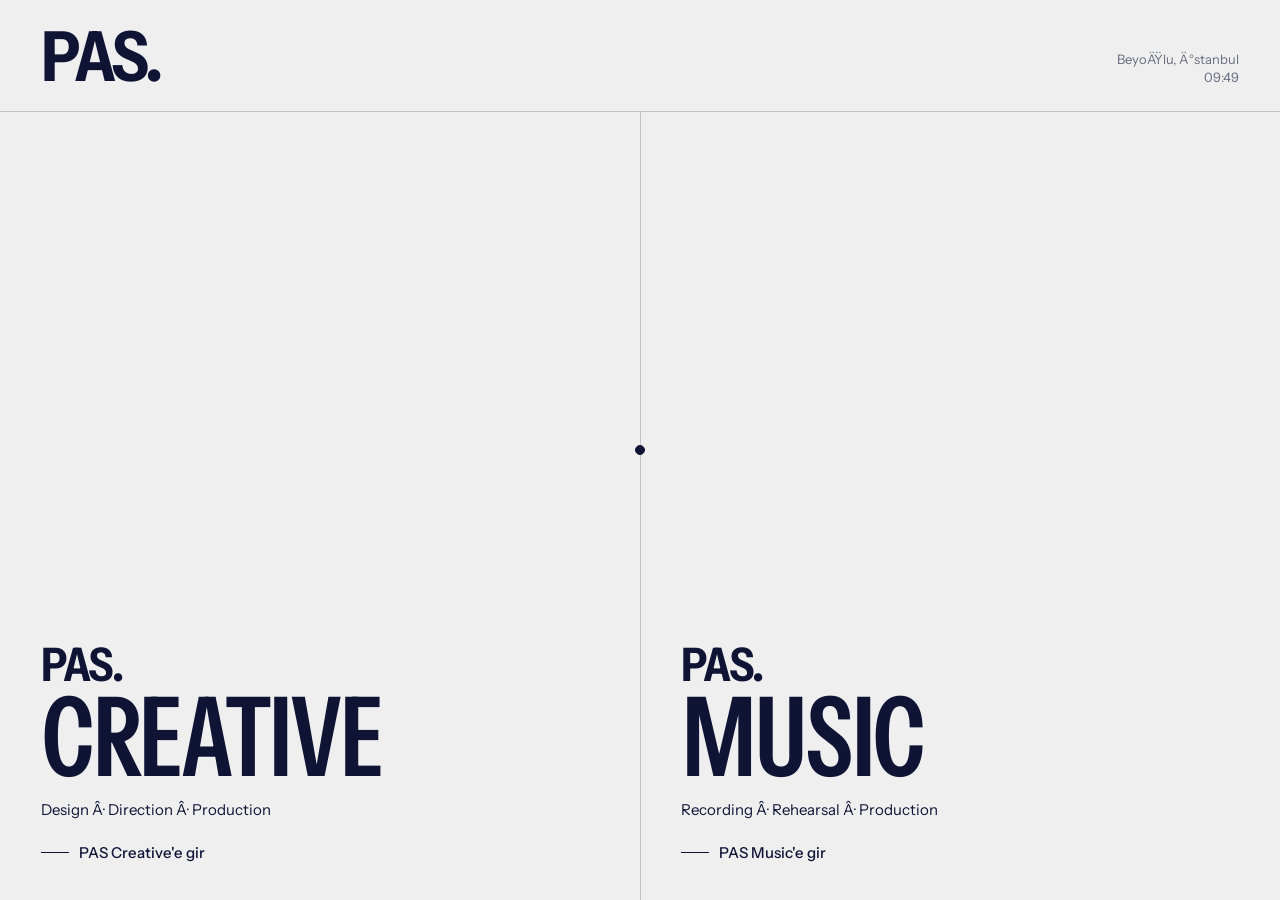
==== commit e37d4747: "Update index.html" ====
--- a/index.html
+++ b/index.html
@@ -1,7 +1,23 @@
 <!DOCTYPE html>
 <html lang="tr" class="at-entry">
 <head><script>(function(){var h=location.hash.slice(1), routes={creative:'/creative/',top:'/creative/',studio:'/creative/hizmetler/','creative-space':'/creative/creative-space/',paslastik:'/creative/isler/',hakkimizda:'/creative/#hakkimizda',iletisim:'/creative/#iletisim'};if(routes[h])location.replace(routes[h]);})();</script>
-<meta charset="utf-8">
+<!-- Meta Pixel Code -->
+<script>
+!function(f,b,e,v,n,t,s)
+{if(f.fbq)return;n=f.fbq=function(){n.callMethod?
+n.callMethod.apply(n,arguments):n.queue.push(arguments)};
+if(!f._fbq)f._fbq=n;n.push=n;n.loaded=!0;n.version='2.0';
+n.queue=[];t=b.createElement(e);t.async=!0;
+t.src=v;s=b.getElementsByTagName(e)[0];
+s.parentNode.insertBefore(t,s)}(window, document,'script',
+'https://connect.facebook.net/en_US/fbevents.js');
+fbq('init', '1854444048895776');
+fbq('track', 'PageView');
+</script>
+<noscript><img height="1" width="1" style="display:none"
+src="https://www.facebook.com/tr?id=1854444048895776&ev=PageView&noscript=1"
+/></noscript>
+<!-- End Meta Pixel Code --><meta charset="utf-8">
 <meta name="viewport" content="width=device-width, initial-scale=1, viewport-fit=cover">
 <title>PAS — Creative Studio &amp; Music Studio | Beyoğlu, İstanbul</title>
 <meta name="description" content="Beyoğlu, Asmalımescit’te PAS Creative Studio ve PAS Music Studio. Tasarım, prodüksiyon ve kiralık fotoğraf stüdyosu; prova, kayıt ve müzik prodüksiyonu.">
@@ -571,50 +587,304 @@
   </div>
 </main>
 
+<!-- ================= CREATIVE ================= -->
+<div class="creative view" id="v-creative" hidden>
+  <header class="head" id="head">
+    <a href="#top" class="head-brand" data-scroll aria-label="PAS Creative"><svg class="brand-logo" viewBox="0 0 1051 520" role="img" aria-label="PAS Creative"><use href="#lg-pas-creative"/></svg></a>
+    <nav class="nav" aria-label="Ana menü">
+      <a href="/creative/hizmetler/">Studio</a>
+      <a href="/creative/creative-space/">Creative Space</a>
+      <a href="/promptlar/">Promptlar</a>
+      <a href="#hakkimizda" data-scroll>Hakkımızda</a>
+      <a href="#iletisim" data-scroll>İletişim</a>
+    </nav>
+    <div class="head-side">
+      <a href="/music/" class="link to-music">PAS Music</a>
+      <button class="menu-btn" id="menuBtn" aria-expanded="false" aria-controls="mnav">Menü</button>
+    </div>
+  </header>
+
+  <div class="mnav" id="mnav" hidden>
+    <div class="mnav-top"><svg class="brand-logo" viewBox="0 0 1051 520" role="img" aria-label="PAS Creative"><use href="#lg-pas-creative"/></svg><button id="menuClose" style="min-height:44px;font-weight:500">Kapat</button></div>
+    <ul>
+      <li><a href="/creative/hizmetler/">Studio</a></li>
+      <li><a href="/creative/creative-space/">Creative Space</a></li>
+      <li><a href="/promptlar/">Promptlar</a></li>
+      <li><a href="#hakkimizda" data-scroll>Hakkımızda</a></li>
+      <li><a href="#iletisim" data-scroll>İletişim</a></li>
+    </ul>
+    <p class="meta"><a href="/music/" class="link" style="color:var(--bg)">PAS Music</a> &nbsp; Beyoğlu · İstanbul</p>
+  </div>
+
+  <main>
+    <!-- hero -->
+    <section class="hero wrap" id="top" aria-label="Giriş">
+      <div class="g hero-top">
+        <p class="eyebrow">Independent Creative Studio · Istanbul</p>
+        <p class="clock-wrap meta">İstanbul, <time class="clock tnum"></time></p>
+      </div>
+      <div class="g hero-mid">
+        <h2><span class="h-line"><span>Markalar için</span></span><span class="h-line"><span>görsel sistemler</span></span><span class="h-line"><span>kuruyoruz.</span></span></h2>
+        <figure class="hero-fig">
+          <div class="frame"><img fetchpriority="high" decoding="async" src="/assets/foto/c-giris.jpg" width="1200" height="900" draggable="false" alt="PAS Creative Space çekim alanı: beyaz sonsuz fon, siyah çıtalı duvar ve dikey sıcak ışık şeritleri"></div>
+          <figcaption class="meta">Creative Space, Asmalımescit</figcaption>
+        </figure>
+      </div>
+      <div class="g hero-bottom">
+        <p>Stratejiden tasarıma, içerikten prodüksiyona; markaların nasıl göründüğünü, konuştuğunu ve hatırlandığını birlikte tasarlıyoruz.</p>
+        <div class="hero-cta">
+          <a href="#iletisim" class="btn btn--solid" data-scroll>Birlikte Çalışalım</a>
+        </div>
+      </div>
+    </section>
+    <div class="ticker" aria-hidden="true"><div class="ticker-track" id="ticker"></div></div>
+
+    <!-- studio / services -->
+    <section class="sec wrap" id="studio" aria-labelledby="t-studio">
+      <div class="g">
+        <div class="svc-aside">
+          <h2 class="h2" id="t-studio">Ne yapıyoruz?</h2>
+        </div>
+        <ul class="svc-list" id="svcList"><li><span>Marka Kimliği</span></li><li><span>Creative Direction</span></li><li><span>Sosyal Medya &amp; İçerik Sistemleri</span></li><li><span>Fotoğraf &amp; Video Prodüksiyon</span></li><li><span>Web Tasarımı</span></li><li><span>Kampanya &amp; Dijital İletişim</span></li><li><span>AI Destekli Yaratıcı Prodüksiyon</span></li><li><span>Basılı &amp; Fiziksel Materyaller</span></li></ul>
+      </div>
+    </section>
+
+    <!-- paslastik -->
+    <section class="pas-sec" id="paslastik" aria-labelledby="t-pas">
+      <div class="wrap">
+        <h2 class="pas-title" id="t-pas">PASLAŞTIK</h2>
+        
+      </div>
+      <ul class="sr" id="clientList"><li>Eylül Arnavutköy</li><li>Lumina</li><li>Dodolabs</li><li>Maja Interior</li><li>Arsa</li><li>Casarent</li><li>Community Event Services</li><li>Dodo</li><li>Smyrna</li><li>Değişim Liderleri Derneği</li></ul>
+      <div class="marquee" id="marquee" aria-hidden="true"></div>
+    </section>
+
+    <!-- creative space -->
+    <section class="sec wrap" id="creative-space" aria-labelledby="t-cs">
+      <div class="g cs-head">
+        <p class="meta">Beyoğlu · İstanbul</p>
+        <h2 class="h2" id="t-cs">PAS Creative Space</h2>
+        <p class="lead cs-intro">PAS'ın fikirlerin fiziksel üretime dönüştüğü Beyoğlu'ndaki yaratıcı alanı.</p>
+      </div>
+      <figure class="g cs-figwrap">
+        <div class="cs-fig" id="csFig"><div class="cs-grid">
+          <img decoding="async" src="/assets/foto/c-cekim-w.jpg" width="900" height="675" loading="lazy" draggable="false" alt="Çekim alanı: beyaz sonsuz fon, siyah çıtalı duvar ve dikey ışık şeritleri">
+          <img decoding="async" src="/assets/foto/c-calisma.jpg" width="900" height="675" loading="lazy" draggable="false" alt="Çalışma alanı: akustik panelli duvarlar, perde ve iki kişilik çalışma masası">
+        </div></div>
+        <figcaption class="cs-cap meta"><span>PAS Creative Space · Çekim ve çalışma alanı</span><span>Asmalımescit, Beyoğlu</span></figcaption>
+      </figure>
+      <div class="g">
+        <p class="lead cs-desc">Fotoğraf, video, ürün çekimi, reklam prodüksiyonu, podcast ve canlı performanslardan eğitim ve workshoplara kadar farklı üretim biçimleri için tasarlanan hibrit bir alan.</p>
+      </div>
+      <div class="g cs-cols">
+        <article><h3>Prodüksiyon</h3><p>PAS Creative'in fotoğraf, video, ürün, kampanya, müzik performansı ve içerik prodüksiyonlarının gerçekleştirildiği fiziksel üretim alanı.</p></article>
+        <article><h3>Stüdyo Kiralama</h3><p>Alan, uygun günlerde bağımsız fotoğrafçılar, videograflar, markalar ve yaratıcı ekipler için kiralanabilir.</p></article>
+        <article><h3>Workshop &amp; Eğitim</h3><p>Tasarım, yapay zekâ destekli yaratıcı üretim, içerik, fotoğraf ve yeni üretim araçları üzerine bireysel ve küçük grup eğitimleri, buluşmalar ve workshoplar.</p></article>
+      </div>
+      <div class="cs-cta"><a class="btn btn--solid" id="csMail" data-intent="space_inquiry" href="mailto:merhaba@pascreativestudio.com?subject=Creative%20Space">Creative Space hakkında bilgi al</a></div>
+    </section>
+
+    <!-- about -->
+    <section class="sec wrap" id="hakkimizda" aria-labelledby="t-ab">
+      <div class="g ab-top">
+        <h2 class="h2" id="t-ab">PAS Creative Studio</h2>
+        <p>Pas Creative Studio İstanbul merkezli bağımsız bir yaratıcı stüdyodur. Markalar için düşünceyi biçime dönüştüren görsel sistemler geliştirir; marka kimliği, yaratıcı yön, dijital deneyimler, içerik ve prodüksiyonu aynı yaratıcı çatı altında buluşturur.</p>
+      </div>
+      <div class="g phil">
+        <div class="phil-title"><h3>Bağlam · Sistem · Etki</h3></div>
+        <article><span class="phil-n">01</span><h4>Bağlam</h4><p>Tasarım, markanın içinde bulunduğu dünyayı anlamakla başlar. Önce problemi, kültürü, hedef kitleyi ve iletişim alanını okuruz.</p></article>
+        <article><span class="phil-n">02</span><h4>Sistem</h4><p>Tipografi, renk, hareket, içerik, fotoğraf ve dijital deneyimi birbirinden bağımsız parçalar olarak değil, aynı sistemin bileşenleri olarak ele alırız.</p></article>
+        <article><span class="phil-n">03</span><h4>Etki</h4><p>İyi tasarım yalnızca güzel görünmez. Anlaşılır, hatırlanır, tekrar edilebilir ve marka için kalıcı değer üretir.</p></article>
+      </div>
+    </section>
+
+    <!-- contact -->
+    <section class="ct wrap" id="iletisim" aria-labelledby="t-ct" style="border-top:1px solid var(--rule)">
+      <h2 id="t-ct">Birlikte paslaşalım.</h2>
+      <div class="g ct-body">
+        <p class="lead">Birlikte çalışmak için acelemiz yok. Ama doğru projelerle her zaman ilgileniyoruz.</p>
+        <div class="ct-lines">
+          <a class="link js-mail" href="mailto:merhaba@pascreativestudio.com">merhaba@pascreativestudio.com</a>
+          <a class="link js-tel tnum" href="tel:+905061106067">0506 110 60 67</a>
+        </div>
+        <div class="ct-cta">
+          <a class="btn btn--solid js-mail-btn" href="mailto:merhaba@pascreativestudio.com">Mail Gönder</a>
+          <a class="btn js-tel-btn" href="tel:+905061106067">Ara</a>
+        </div>
+      </div>
+    </section>
+  </main>
+
+  <footer class="foot on-ink">
+    <svg class="brand-logo" viewBox="0 0 1051 520" role="img" aria-label="PAS Creative"><use href="#lg-pas-creative"/></svg>
+    <div class="g foot-grid">
+      <div><span class="meta">Creative Space'te</span><a href="#top" data-scroll class="link" style="justify-self:start">PAS Creative</a><a href="/music/" class="link" style="justify-self:start">PAS Music</a></div>
+      <div><span class="meta">Arşiv</span><a href="/creative/isler/" class="link">İşler</a><a href="/promptlar/" class="link" style="justify-self:start">Promptlar</a></div>
+      <div><span class="meta">Konum</span><span>Sofyalı Sokak No:5 Daire 2</span><span>Asmalımescit, Beyoğlu · İstanbul</span></div>
+      <div><span class="meta">İletişim</span><a class="link js-mail" href="mailto:merhaba@pascreativestudio.com" style="justify-self:start">merhaba@pascreativestudio.com</a><a class="link js-tel tnum" href="tel:+905061106067" style="justify-self:start">0506 110 60 67</a></div>
+      <div><span class="meta">Stüdyo</span><span>Independent Creative Studio</span></div>
+    </div>
+    <div class="foot-bottom"><span>© <span class="tnum" id="yr"></span> PAS</span><span>pascreativestudio.com</span></div>
+  </footer>
+</div>
+
 <script>
-const $=(q,r=document)=>r.querySelector(q), $$=(q,r=document)=>[...r.querySelectorAll(q)];
-const reduce=matchMedia('(prefers-reduced-motion: reduce)').matches;
+/* ---------- CONTENT: güncellemek için yalnızca bu blok düzenlenir ---------- */
+const CONTACT = { email: "merhaba@pascreativestudio.com", phone: "0506 110 60 67", tel: "+905061106067" };
+
+const SERVICES = ["Marka Kimliği","Creative Direction","Sosyal Medya & İçerik Sistemleri","Fotoğraf & Video Prodüksiyon","Web Tasarımı","Kampanya & Dijital İletişim","AI Destekli Yaratıcı Prodüksiyon","Basılı & Fiziksel Materyaller"];
+
+/* Logolar: f = optik boy çarpanı, ar = en/boy oranı */
+const LOGOS = [{"key": "eylul", "name": "Eylül Arnavutköy", "w": 360, "h": 360, "ar": 1.0, "f": 1.32}, {"key": "lumina", "name": "Lumina", "w": 1307, "h": 360, "ar": 3.631, "f": 1.0}, {"key": "dodolabs", "name": "Dodolabs", "w": 1800, "h": 324, "ar": 5.556, "f": 0.64}, {"key": "maja", "name": "Maja Interior", "w": 1071, "h": 360, "ar": 2.975, "f": 1.04}, {"key": "arsa", "name": "Arsa", "w": 1622, "h": 360, "ar": 4.506, "f": 0.9}, {"key": "casarent", "name": "Casarent", "w": 1800, "h": 313, "ar": 5.751, "f": 0.66}, {"key": "ces", "name": "Community Event Services", "w": 1548, "h": 360, "ar": 4.3, "f": 0.92}, {"key": "dodo", "name": "Dodo", "w": 348, "h": 360, "ar": 0.967, "f": 1.24}, {"key": "smyrna", "name": "Smyrna", "w": 849, "h": 360, "ar": 2.358, "f": 1.18}, {"key": "dld", "name": "Değişim Liderleri Derneği", "w": 995, "h": 360, "ar": 2.764, "f": 1.0}];
+/* ------------------------------------------------------------------------- */
+
+const $=(s,c=document)=>c.querySelector(s), $$=(s,c=document)=>[...c.querySelectorAll(s)];
+const reduce = matchMedia('(prefers-reduced-motion: reduce)').matches;
 const EASE='cubic-bezier(.7,0,.2,1)';
 if(reduce) document.documentElement.classList.add('reduce');
-document.documentElement.classList.add('at-entry');
-
-/* saat */
+
+/* images + static content */
+$('#yr').textContent=new Date().getFullYear();
+$$('.js-mail').forEach(a=>{a.href='mailto:'+CONTACT.email;a.textContent=CONTACT.email});
+$$('.js-mail-btn').forEach(a=>a.href='mailto:'+CONTACT.email);
+$$('.js-tel').forEach(a=>{a.href='tel:'+CONTACT.tel;a.textContent=CONTACT.phone});
+$$('.js-tel-btn').forEach(a=>a.href='tel:'+CONTACT.tel);
+$('#csMail').href='mailto:'+CONTACT.email+'?subject='+encodeURIComponent('Creative Space hakkında');
+
+/* clock */
 const fmt=new Intl.DateTimeFormat('tr-TR',{timeZone:'Europe/Istanbul',hour:'2-digit',minute:'2-digit'});
 function tick(){const t=fmt.format(new Date());$$('.clock').forEach(c=>c.textContent=t)}
 tick();setInterval(tick,15000);
 
-/* ses çizgileri */
+/* sound lines */
 $$('[data-lines]').forEach(el=>{
   const n=+el.dataset.lines;
   for(let i=0;i<n;i++){
-    const b=document.createElement('b'),it=document.createElement('i');
+    const b=document.createElement('b');const it=document.createElement('i');
     if(Math.random()<.12) b.className='l';
     const a=.08+Math.random()*.25, bb=a+.2+Math.random()*.55;
     it.style.cssText=`--a:${a.toFixed(2)};--b:${Math.min(1,bb).toFixed(2)};--d:${(1.8+Math.random()*2.6).toFixed(2)}s;--dl:${(-Math.random()*4).toFixed(2)}s`;
     b.appendChild(it);el.appendChild(b);
   }
 });
-const split=$('#split'), wipe=$('#wipe');
+/* pointer lifts nearby lines on the music door */
 const mHalf=$('.half--music');
-if(mHalf){
-  mHalf.addEventListener('pointermove',e=>{
+mHalf.addEventListener('pointermove',e=>{
+  if(reduce) return;
+  $$('.lines b',mHalf).forEach(b=>{const r=b.getBoundingClientRect();const d=Math.abs(r.left-e.clientX);
+    b.style.height=(100+Math.max(0,1-d/220)*38)+'%'});
+});
+mHalf.addEventListener('pointerleave',()=>$$('.lines b',mHalf).forEach(b=>b.style.height=''));
+
+/* services + ticker */
+$('#svcList').innerHTML=SERVICES.map(s=>`<li><span>${s}</span></li>`).join('');
+const tk=SERVICES.map(s=>`<span>${s}<i class="dot"></i></span>`).join('');
+$('#ticker').innerHTML=tk+tk;
+
+/* PASLAŞTIK marquee */
+$('#clientList').innerHTML=LOGOS.map(l=>`<li>${l.name}</li>`).join('');
+function logoEl(l){const s=document.createElement('span');s.className='m-logo';s.style.cssText=`--f:${l.f};--ar:${l.ar}`;
+  s.innerHTML=`<svg viewBox="0 0 ${l.w} ${l.h}"><use href="#lg-${l.key}"/></svg>`;return s}
+let marqueeW=0,marqueeAnims=[];
+function buildMarquee(){
+  const wrap=$('#marquee');const vw=wrap.clientWidth;if(!vw||vw===marqueeW)return;marqueeW=vw;
+  marqueeAnims.forEach(a=>a.cancel());marqueeAnims=[];wrap.innerHTML='';
+  const n=LOGOS.length>=12?3:2;const rows=Array.from({length:n},()=>[]);
+  LOGOS.forEach((l,i)=>rows[i%n].push(l));
+  rows.forEach((items,ri)=>{
+    const row=document.createElement('div');row.className='m-row';
+    const track=document.createElement('div');track.className='m-track';
+    const group=document.createElement('div');group.className='m-group';
+    row.appendChild(track);track.appendChild(group);wrap.appendChild(row);
+    items.forEach(l=>group.appendChild(logoEl(l)));
+    const setW=group.getBoundingClientRect().width;
+    const k=Math.max(1,Math.ceil(vw/setW));
+    for(let j=1;j<k;j++)items.forEach(l=>group.appendChild(logoEl(l)));
+    const gw=group.getBoundingClientRect().width;
+    track.appendChild(group.cloneNode(true));
     if(reduce)return;
-    $$('.lines b',mHalf).forEach(b=>{const r=b.getBoundingClientRect();const d=Math.abs(r.left-e.clientX);
-      b.style.height=(100+Math.max(0,1-d/220)*38)+'%'});
+    const ltr=ri%2===0;
+    const a=track.animate([{transform:`translate3d(${ltr?-gw:0}px,0,0)`},{transform:`translate3d(${ltr?0:-gw}px,0,0)`}],
+      {duration:gw/26*1000,iterations:Infinity,easing:'linear'});
+    marqueeAnims.push(a);
+    let raf;const ramp=to=>{cancelAnimationFrame(raf);const from=a.playbackRate,t0=performance.now();
+      const step=t=>{const p=Math.min(1,(t-t0)/500);a.playbackRate=from+(to-from)*(1-Math.pow(1-p,3));if(p<1)raf=requestAnimationFrame(step)};raf=requestAnimationFrame(step)};
+    row.addEventListener('pointerenter',e=>{if(e.pointerType==='mouse')ramp(.12)});
+    row.addEventListener('pointerleave',()=>ramp(1));
   });
-  mHalf.addEventListener('pointerleave',()=>$$('.lines b',mHalf).forEach(b=>b.style.height=''));
 }
-
-/* kapı seçimi */
+let rz;addEventListener('resize',()=>{clearTimeout(rz);rz=setTimeout(()=>{if(current==='creative')buildMarquee()},200)});
+
+/* mobile menu */
+const mnav=$('#mnav'),menuBtn=$('#menuBtn');
+function menu(open){mnav.hidden=!open;menuBtn.setAttribute('aria-expanded',open);document.body.style.overflow=open?'hidden':'';if(open)$('#menuClose').focus()}
+menuBtn.onclick=()=>menu(true);$('#menuClose').onclick=()=>{menu(false);menuBtn.focus()};
+
+/* music in-page scroll */
+document.addEventListener('click',e=>{const a=e.target.closest('[data-mscroll]');if(!a)return;e.preventDefault();
+  const el=$(a.getAttribute('href'));if(el)window.scrollTo({top:el.getBoundingClientRect().top+scrollY-8,behavior:reduce?'auto':'smooth'})});
+
+/* in-page scroll */
+document.addEventListener('click',e=>{const a=e.target.closest('[data-scroll]');if(!a)return;e.preventDefault();
+  const t=$(a.getAttribute('href'));if(!mnav.hidden)menu(false);
+  if(t)window.scrollTo({top:t.getBoundingClientRect().top+scrollY-(t.id==='top'?0:8),behavior:reduce?'auto':'smooth'})});
+
+/* header state + active link */
+const head=$('#head');
+addEventListener('scroll',()=>head.classList.toggle('is-scrolled',scrollY>8),{passive:true});
+const navLinks=$$('.nav a');
+const io=new IntersectionObserver(es=>es.forEach(en=>{if(en.isIntersecting){navLinks.forEach(a=>a.classList.toggle('is-active',a.getAttribute('href')==='#'+en.target.id))}}),{rootMargin:'-45% 0px -50% 0px'});
+['studio','creative-space','hakkimizda','iletisim'].forEach(id=>io.observe(document.getElementById(id)));
+const csIo=new IntersectionObserver(es=>es.forEach(en=>{if(en.isIntersecting){en.target.classList.add('is-in');csIo.unobserve(en.target)}}),{threshold:.2});
+csIo.observe($('#csFig'));
+
+/* Esc */
+addEventListener('keydown',e=>{if(e.key==='Escape'&&!mnav.hidden){menu(false);menuBtn.focus()}});
+
+/* ---------- router ---------- */
+const views={entry:$('#v-entry'),creative:$('#v-creative')};
+const T0='PAS Creative Studio — Tasarım, Sosyal Medya ve Prodüksiyon | İstanbul';
+const TITLES={entry:T0,creative:T0};
+let current=null;const wipe=$('#wipe');const split=$('#split');
+const SECTIONS=['top','studio','creative-space','hakkimizda','iletisim','paslastik'];
+function routeOf(){return 'entry'}
+function setView(name){
+  document.documentElement.classList.toggle('at-entry',name==='entry');current=name;document.title="PAS \u2014 Creative Studio & Music Studio | Beyo\u011flu, \u0130stanbul";
+  window.scrollTo(0,0);split.removeAttribute('data-chosen');split.removeAttribute('data-hover');
+  if(name==='creative'){buildMarquee();const sh=location.hash.slice(1);if(SECTIONS.includes(sh)&&sh!=='top'){const el=document.getElementById(sh);if(el)setTimeout(()=>el.scrollIntoView({behavior:'auto'}),60)}const h=$('.hero');h.classList.remove('is-in');void h.offsetWidth;setTimeout(()=>h.classList.add('is-in'),reduce?0:260)}
+}
+function doWipe(color,mid,covered){
+  if(reduce){mid();return}
+  wipe.style.background=color;wipe.style.color='#0f1435';
+  const inP=covered?Promise.resolve():wipe.animate([{clipPath:'inset(100% 0 0 0)'},{clipPath:'inset(0% 0 0 0)'}],{duration:560,easing:EASE,fill:'forwards'}).finished;
+  inP.then(()=>{wipe.getAnimations().forEach(a=>a.cancel());wipe.style.clipPath='inset(0)';mid();
+    return wipe.animate([{clipPath:'inset(0 0 0% 0)'},{clipPath:'inset(0 0 100% 0)'}],{duration:700,delay:140,easing:EASE,fill:'forwards'}).finished})
+  .then(()=>{wipe.getAnimations().forEach(a=>a.cancel());wipe.style.clipPath='inset(100% 0 0 0)'});
+}
+let pendingCovered=false;
+function transitionTo(name){
+  if(name===current)return;
+  const color=(name==='creative'&&current==='entry')?'#cce86b':'#efefef';
+  const covered=pendingCovered;pendingCovered=false;
+  if(!mnav.hidden)menu(false);
+  doWipe(color,()=>setView(name),covered);
+}
+function go(name){location.href=name==='entry'?'/':'/creative/';return;const h=name==='entry'?'':'#'+name;if(routeOf()===name){transitionTo(name);return}
+  if(name==='entry'){history.pushState(null,'',location.pathname+location.search);transitionTo('entry')}else location.hash=h}
+addEventListener('hashchange',()=>transitionTo(routeOf()));
+addEventListener('popstate',()=>{if(routeOf()!==current)transitionTo(routeOf())});
+
 document.addEventListener('click',e=>{
-  const a=e.target.closest('.half[href]'); if(!a) return;
-  if(reduce) return;
-  e.preventDefault();
-  const key=a.dataset.key;
-  split.dataset.chosen=key;
-  setTimeout(()=>{wipe.style.background=key==='music'?'#33000d':'#cce86b';wipe.style.color='#0f1435';
-    wipe.style.clipPath='inset(0)';location.href=a.href},720);
+  const mu=e.target.closest('[data-music]');
+  if(mu){if(reduce)return;e.preventDefault();split.dataset.chosen='music';
+    setTimeout(()=>{wipe.style.background='#33000d';wipe.style.clipPath='inset(0)';location.href=mu.href},720);return}
+  const a=e.target.closest('[data-go]');if(!a)return;e.preventDefault();const name=a.dataset.go;
+  if(current==='entry'&&a.closest('#split')&&!reduce){
+    split.dataset.chosen=name;
+    setTimeout(()=>{wipe.style.background='#cce86b';wipe.style.clipPath='inset(0)';pendingCovered=true;go(name)},720);
+  }else go(name);
 });
+/* entry hover (pointer + keyboard) */
 $$('.half').forEach(h=>{const k=h.dataset.key;
   h.addEventListener('pointerenter',e=>{if(e.pointerType==='mouse')split.dataset.hover=k});
   h.addEventListener('focus',()=>split.dataset.hover=k);
@@ -622,18 +892,16 @@
 });
 split.addEventListener('pointerleave',()=>{if(!split.dataset.chosen)split.removeAttribute('data-hover')});
 
-/* imleç */
+/* cursor (desktop only) */
 if(matchMedia('(pointer:fine)').matches&&!reduce){
   const c=$('#cursor');document.documentElement.classList.add('has-cursor');
   let x=innerWidth/2,y=innerHeight/2,cx=x,cy=y;
-  addEventListener('pointermove',e=>{x=e.clientX;y=e.clientY;const tg=e.target;
-    c.classList.toggle('is-big',!!tg.closest('[data-cursor],a,button'));
-    const inM=!!(tg.closest('.half--music')&&split.dataset.hover==='music');
-    c.classList.toggle('is-gold',inM);},{passive:true});
-  document.addEventListener('pointerleave',()=>c.style.opacity='0');
-  document.addEventListener('pointerenter',()=>c.style.opacity='');
+  addEventListener('pointermove',e=>{x=e.clientX;y=e.clientY;const tg=e.target;c.classList.toggle('is-big',!!tg.closest('[data-cursor],a,button'));const inM=!!(tg.closest('.half--music')&&split.dataset.hover==='music');c.classList.toggle('is-gold',inM);c.classList.toggle('is-light',!inM&&!!tg.closest('.foot,.t-ink,.mnav,.btn--solid'))},{passive:true});
+  document.addEventListener('pointerleave',()=>c.style.opacity='0');document.addEventListener('pointerenter',()=>c.style.opacity='');
   (function loop(){cx+=(x-cx)*.22;cy+=(y-cy)*.22;c.style.transform=`translate3d(${cx}px,${cy}px,0)`;requestAnimationFrame(loop)})();
 }
+
+buildMarquee();setView(routeOf());
 </script>
 </body>
 </html>
